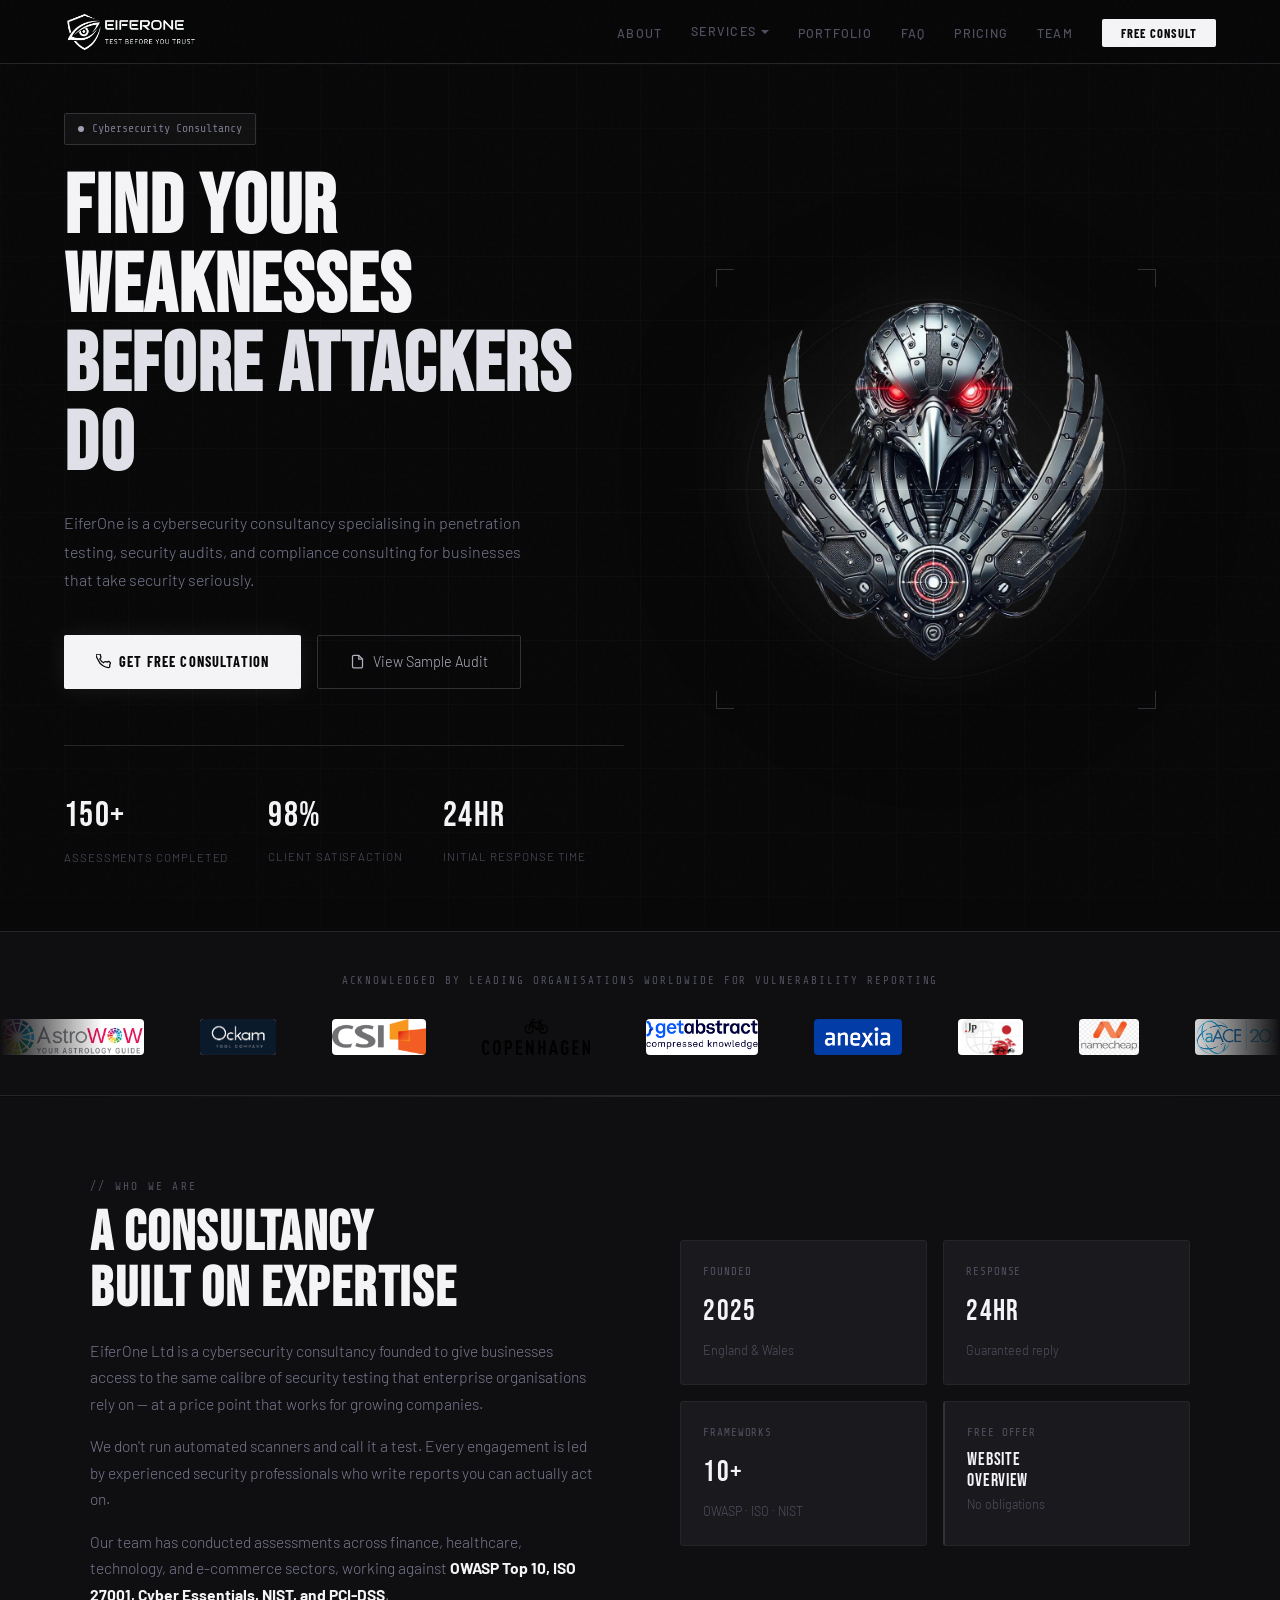
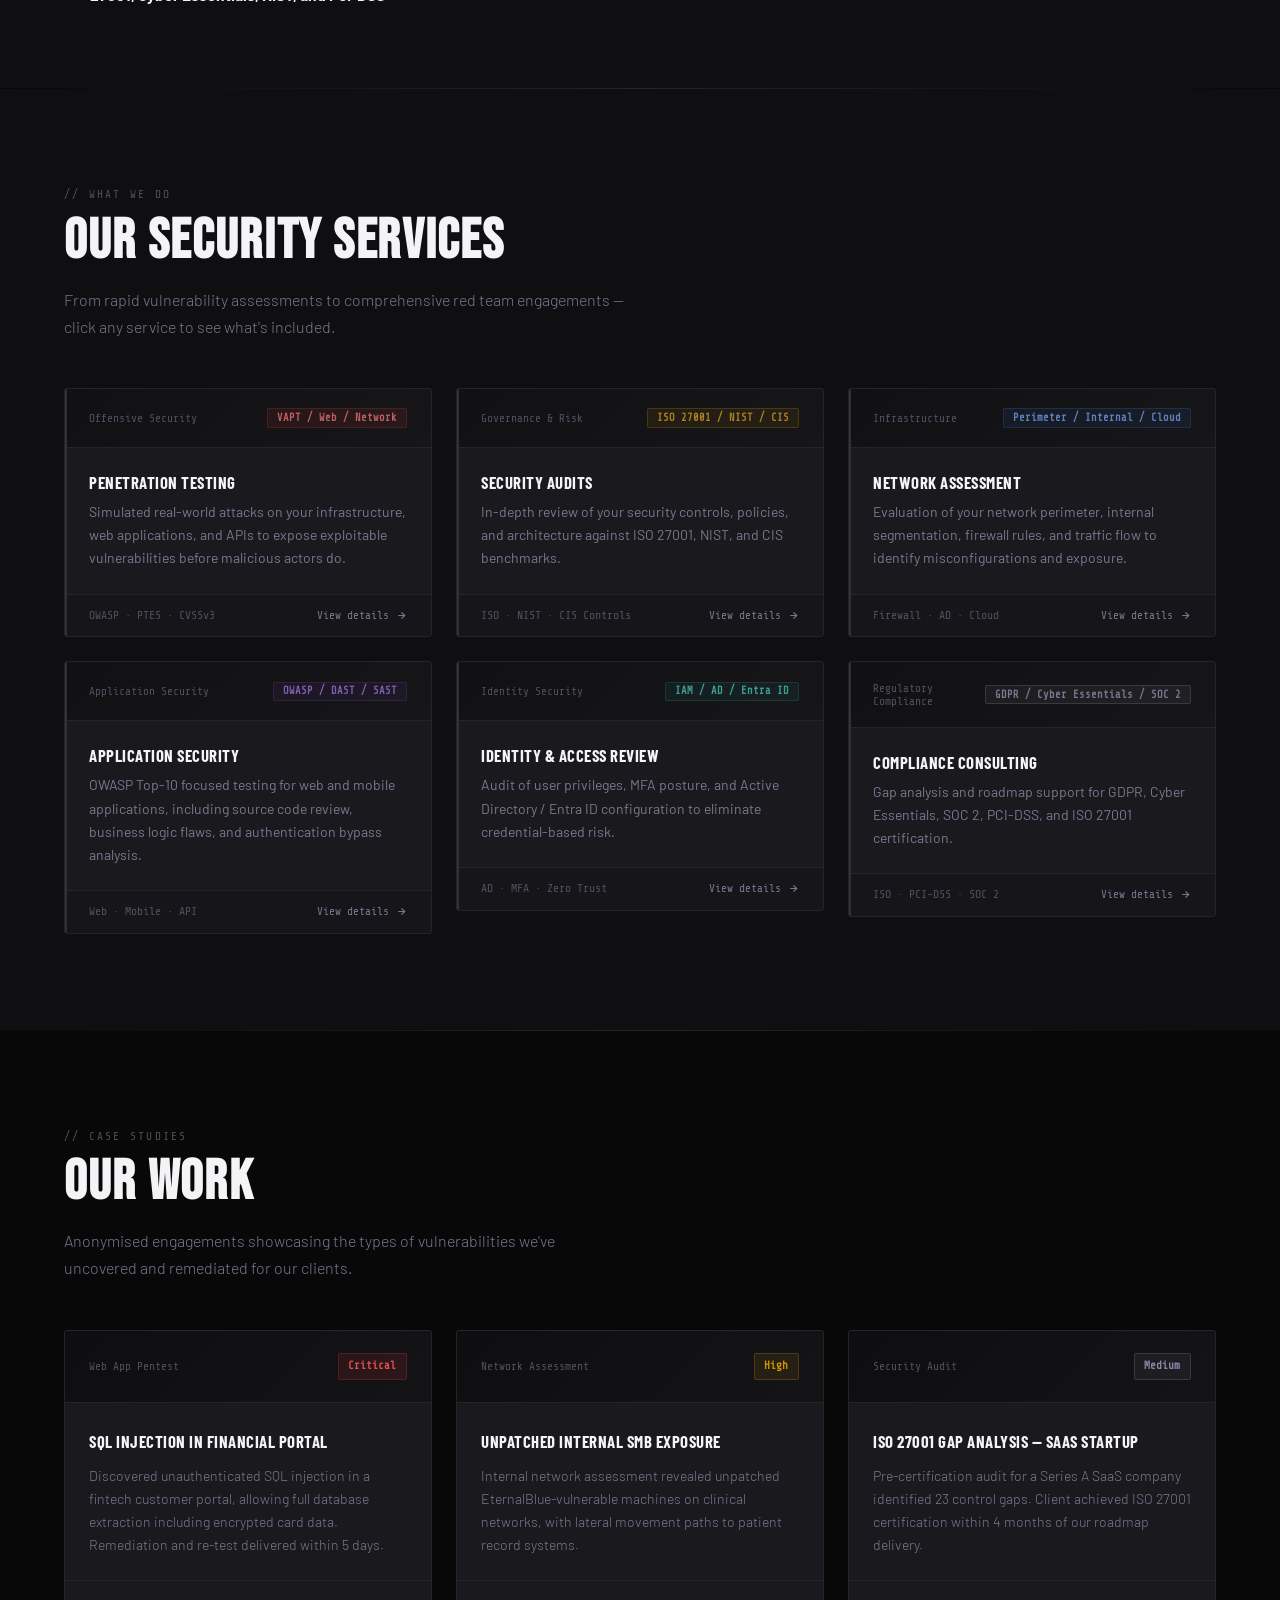
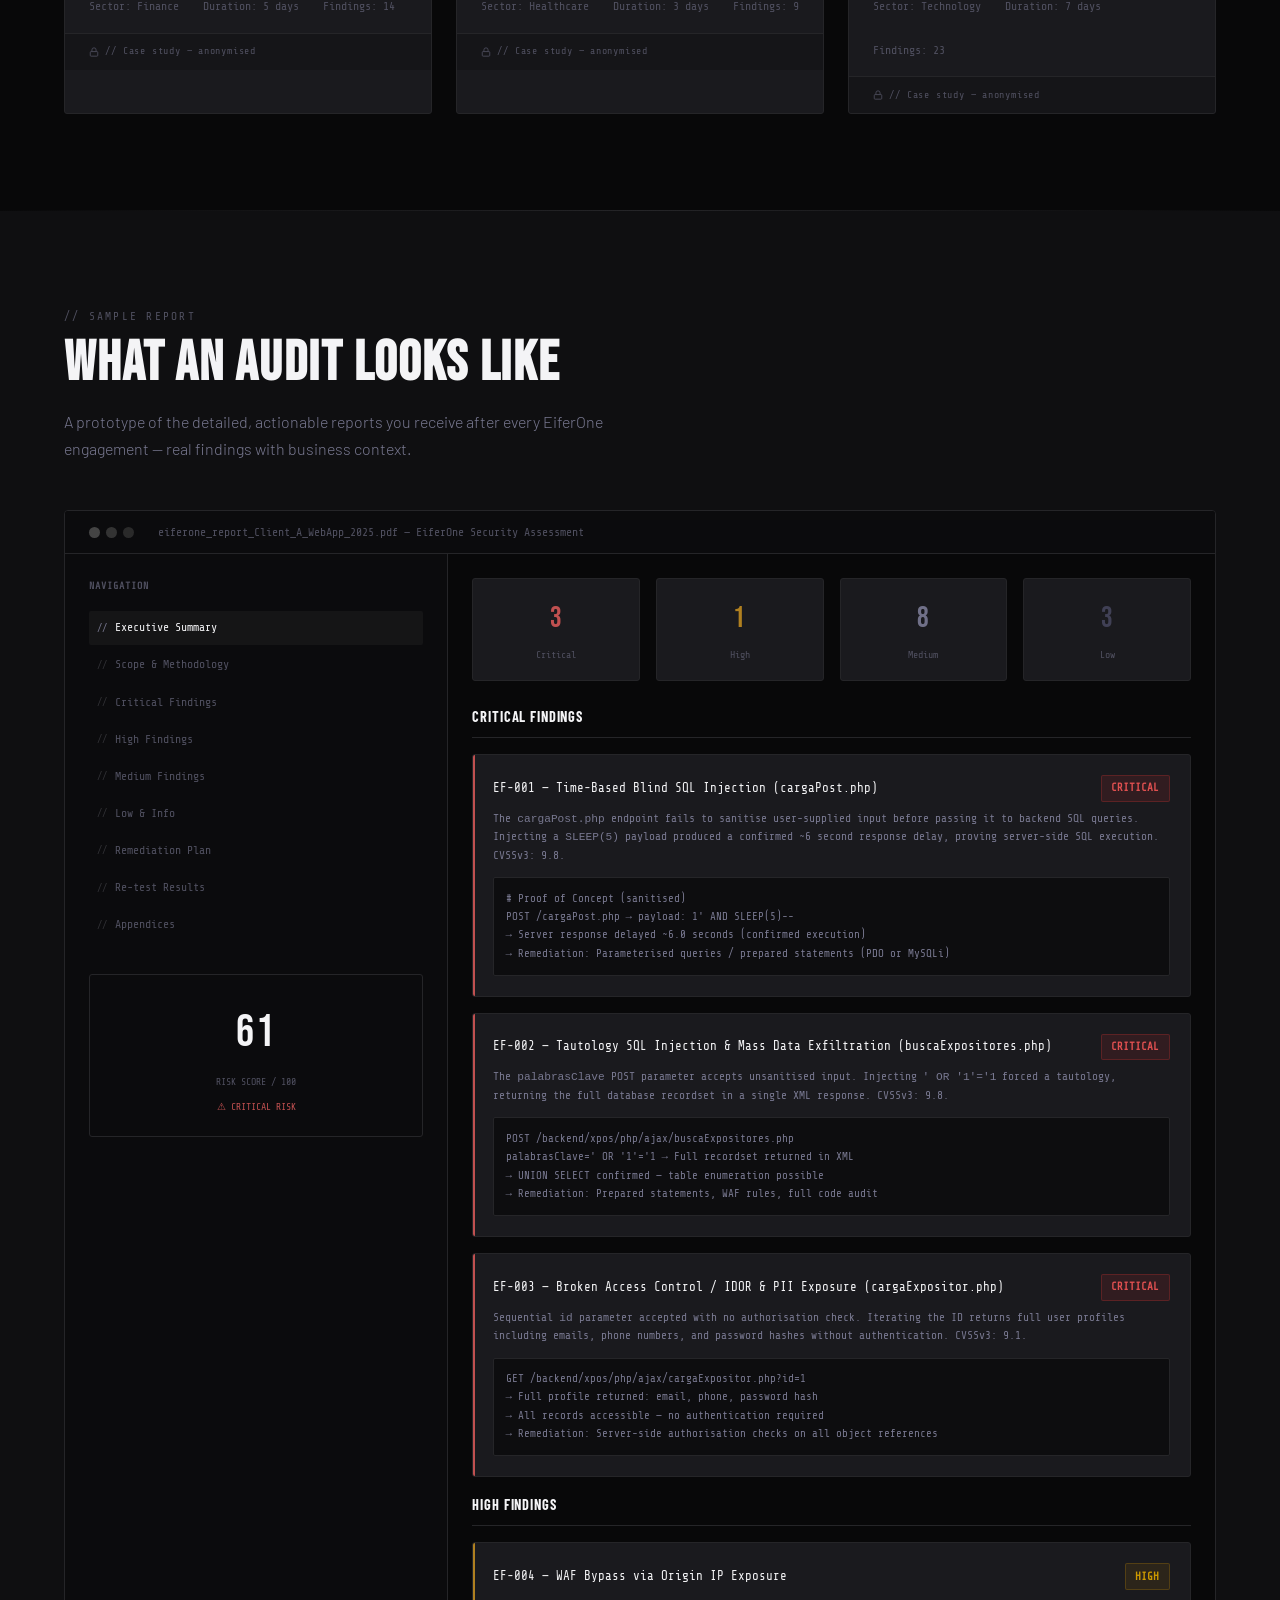
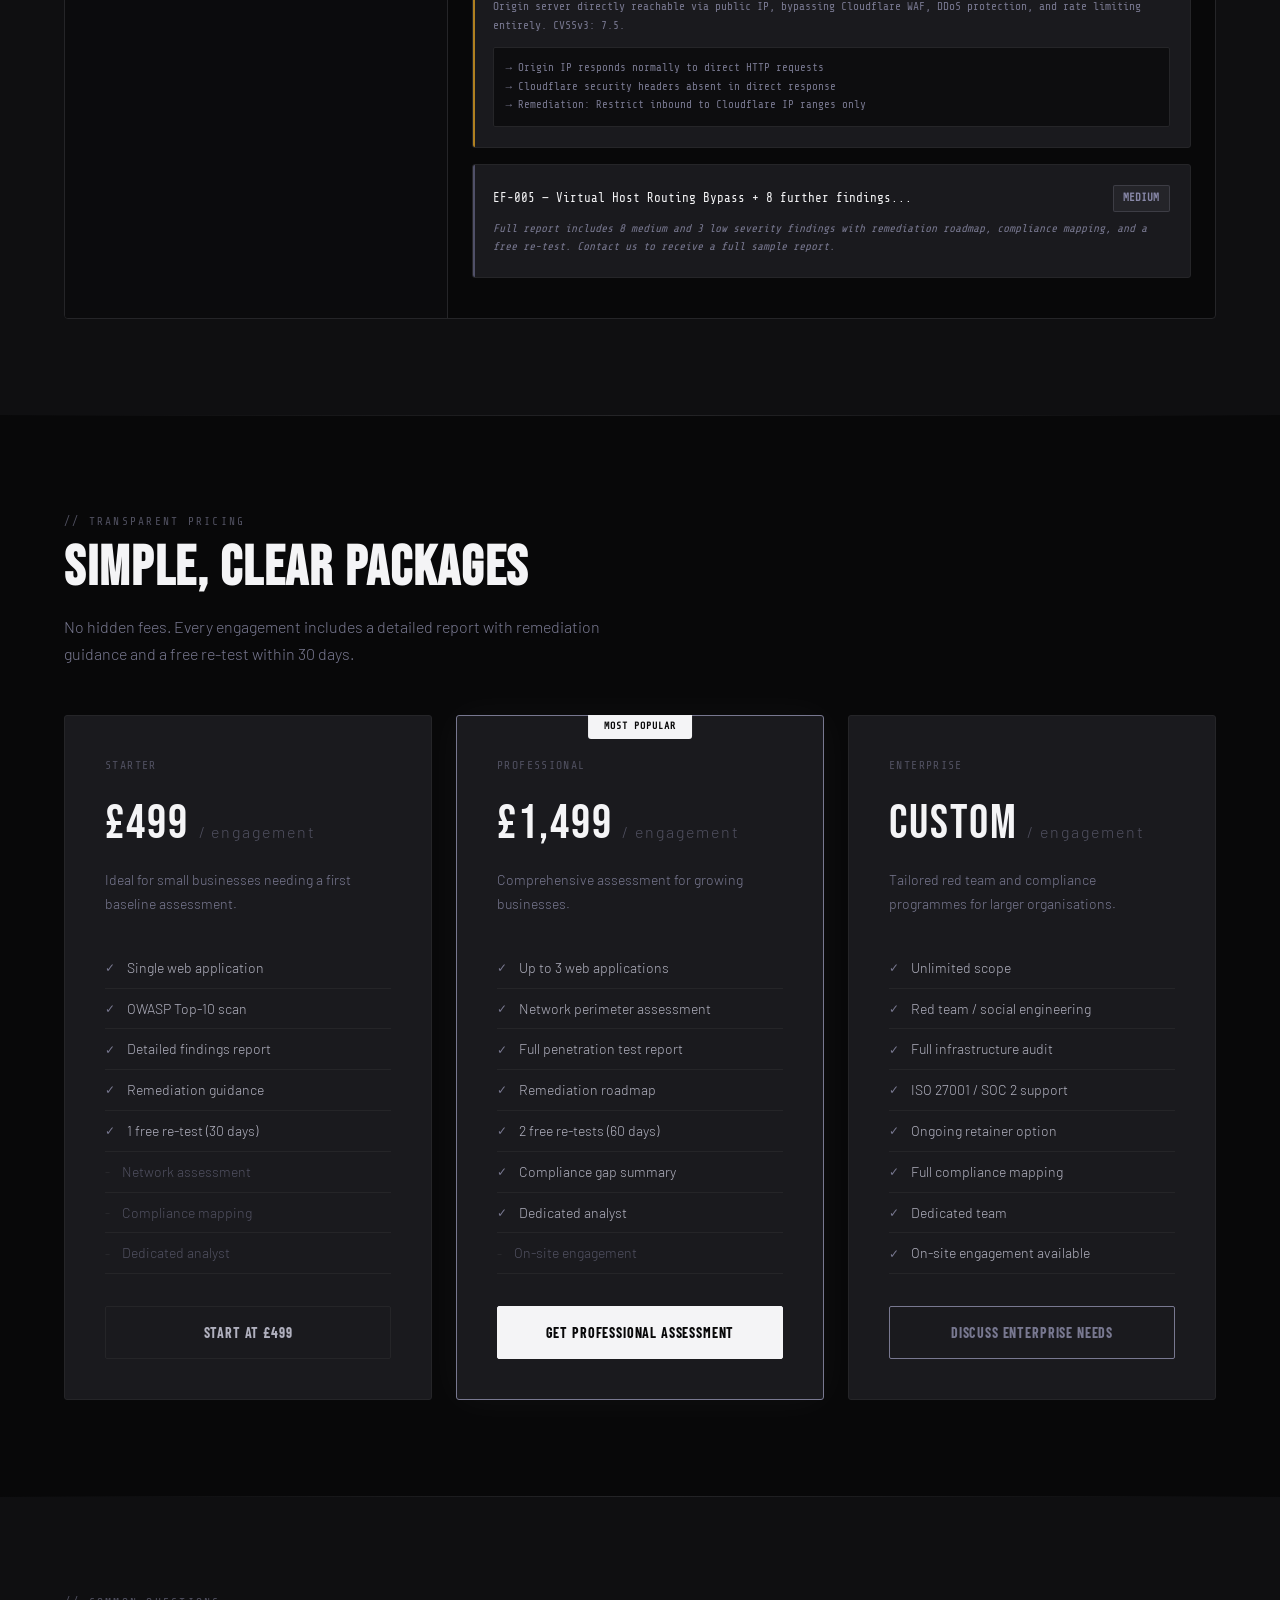
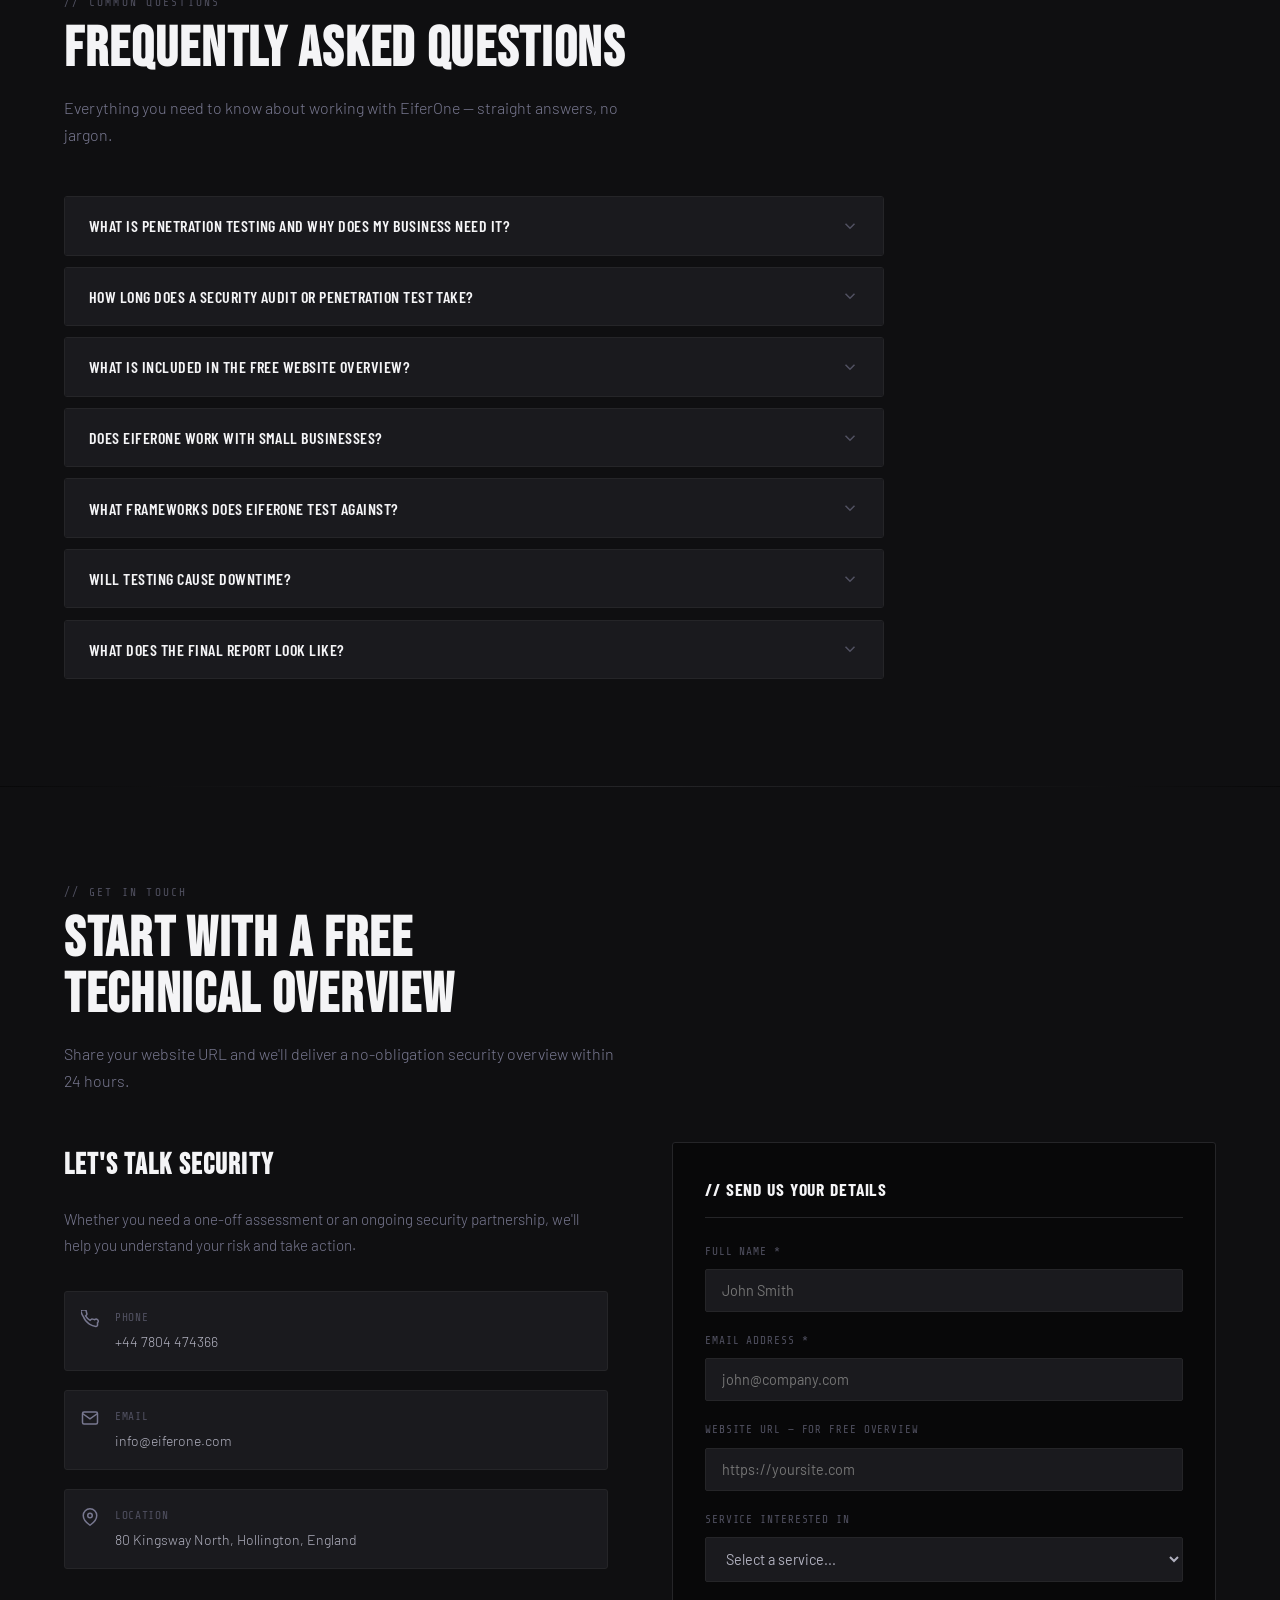
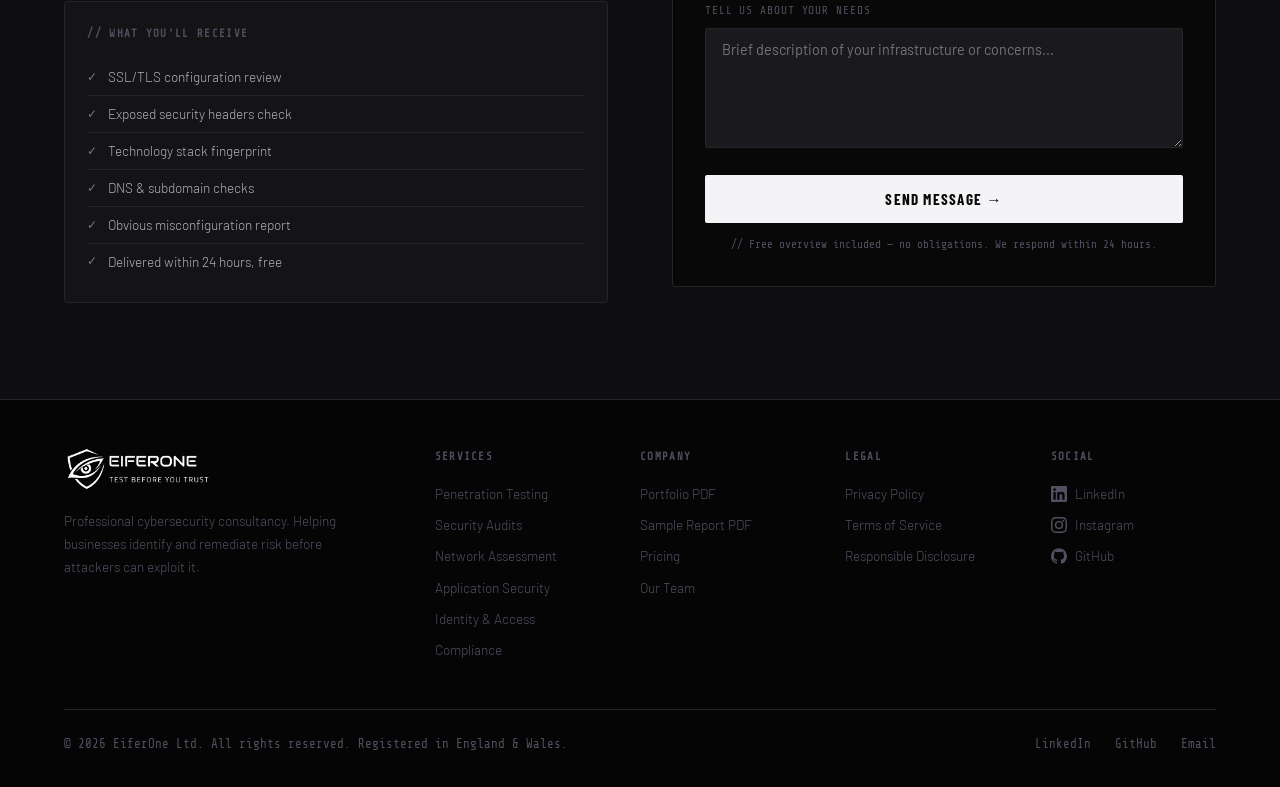
==== index.html @ 2951a689 "Add files via upload" ====
<!DOCTYPE html>
<html lang="en-GB">
<head>
<meta charset="UTF-8">
<meta name="viewport" content="width=device-width, initial-scale=1.0">
<title>EiferOne — Cybersecurity Consultancy | Penetration Testing & Security Audits</title>
<meta name="description" content="EiferOne is a UK-based cybersecurity consultancy specialising in penetration testing, security audits, network assessments, and compliance consulting. Free technical overview — no obligations.">
<meta name="keywords" content="penetration testing, cybersecurity consultancy, security audit, OWASP, ISO 27001, Cyber Essentials, PCI-DSS, network assessment, UK cybersecurity">
<meta name="author" content="EiferOne Ltd">
<meta name="robots" content="index, follow">
<meta name="theme-color" content="#080809">
<link rel="canonical" href="https://eiferone.com/">
<meta property="og:type" content="website">
<meta property="og:url" content="https://eiferone.com/">
<meta property="og:title" content="EiferOne — Cybersecurity Consultancy | Penetration Testing & Security Audits">
<meta property="og:description" content="Professional cybersecurity consultancy specialising in penetration testing, security audits, and compliance consulting. Free technical overview available.">
<meta property="og:image" content="https://eiferone.com/assets/og-image.png">
<meta property="og:site_name" content="EiferOne">
<meta property="og:locale" content="en_GB">
<meta name="twitter:card" content="summary_large_image">
<meta name="twitter:title" content="EiferOne — Cybersecurity Consultancy">
<meta name="twitter:description" content="Professional cybersecurity consultancy specialising in penetration testing, security audits, and compliance consulting.">
<meta name="twitter:image" content="https://eiferone.com/assets/og-image.png">
<link rel="icon" type="image/png" href="./assets/Favicon.png">
<link rel="preconnect" href="https://fonts.googleapis.com">
<link rel="preload" href="https://fonts.googleapis.com/css2?family=Share+Tech+Mono&family=Bebas+Neue&family=Barlow:wght@300;400;500;600&family=Barlow+Condensed:wght@600;700&display=swap" as="style" onload="this.onload=null;this.rel='stylesheet'">
<noscript><link href="https://fonts.googleapis.com/css2?family=Share+Tech+Mono&family=Bebas+Neue&family=Barlow:wght@300;400;500;600&family=Barlow+Condensed:wght@600;700&display=swap" rel="stylesheet"></noscript>

<script type="application/ld+json">
{"@context":"https://schema.org","@type":"Organization","name":"EiferOne Ltd","url":"https://eiferone.com","logo":"https://eiferone.com/assets/footerlogo.png","description":"EiferOne is a UK-based cybersecurity consultancy specialising in penetration testing, security audits, network assessments, and compliance consulting.","address":{"@type":"PostalAddress","streetAddress":"80 Kingsway North, Hollington","addressCountry":"GB"},"contactPoint":{"@type":"ContactPoint","telephone":"+44-7804-474366","email":"info@eiferone.com","contactType":"customer service"},"sameAs":["https://linkedin.com/company/eiferone","https://github.com/eiferone"],"foundingDate":"2025","areaServed":"GB"}
</script>
<script type="application/ld+json">
{"@context":"https://schema.org","@type":"FAQPage","mainEntity":[{"@type":"Question","name":"What is penetration testing and why does my business need it?","acceptedAnswer":{"@type":"Answer","text":"Penetration testing is a simulated cyberattack by security professionals to find vulnerabilities before real attackers can. It is required for Cyber Essentials Plus, ISO 27001, SOC 2, and PCI-DSS compliance."}},{"@type":"Question","name":"How long does a security audit or penetration test take?","acceptedAnswer":{"@type":"Answer","text":"A focused web app test takes 3–5 days. A full infrastructure or ISO 27001 gap analysis takes 5–10 days. We provide a fixed timeline in the Statement of Work before work begins."}},{"@type":"Question","name":"What is included in the free website overview?","acceptedAnswer":{"@type":"Answer","text":"SSL/TLS config, exposed security headers, technology stack, DNS checks, and obvious misconfigurations. Delivered within 24 hours, completely free and no commitment required."}},{"@type":"Question","name":"Does EiferOne work with small businesses?","acceptedAnswer":{"@type":"Answer","text":"Yes. Our Starter package from £499 is designed for SMEs and startups who need professional security testing without a large budget."}},{"@type":"Question","name":"What frameworks does EiferOne test against?","acceptedAnswer":{"@type":"Answer","text":"OWASP Top 10, NIST CSF, CIS Benchmarks, ISO/IEC 27001, Cyber Essentials & Plus, SOC 2, and PCI-DSS."}},{"@type":"Question","name":"Will testing cause downtime?","acceptedAnswer":{"@type":"Answer","text":"In the vast majority of cases, no. We use targeted techniques that minimise disruption and agree rules of engagement upfront. Out-of-hours testing available for sensitive environments."}}]}
</script>
<script type="application/ld+json">
{"@context":"https://schema.org","@type":"ItemList","name":"EiferOne Cybersecurity Services","itemListElement":[{"@type":"ListItem","position":1,"item":{"@type":"Service","name":"Penetration Testing","provider":{"@type":"Organization","name":"EiferOne Ltd"}}},{"@type":"ListItem","position":2,"item":{"@type":"Service","name":"Security Audits","provider":{"@type":"Organization","name":"EiferOne Ltd"}}},{"@type":"ListItem","position":3,"item":{"@type":"Service","name":"Network Assessment","provider":{"@type":"Organization","name":"EiferOne Ltd"}}},{"@type":"ListItem","position":4,"item":{"@type":"Service","name":"Application Security","provider":{"@type":"Organization","name":"EiferOne Ltd"}}},{"@type":"ListItem","position":5,"item":{"@type":"Service","name":"Identity & Access Review","provider":{"@type":"Organization","name":"EiferOne Ltd"}}},{"@type":"ListItem","position":6,"item":{"@type":"Service","name":"Compliance Consulting","provider":{"@type":"Organization","name":"EiferOne Ltd"}}}]}
</script>

<style>
  /* ═══ TOKENS ═══ */
  :root {
    --black:   #080809;
    --dark:    #0f0f11;
    --card:    #1a1a1e;
    --border:  #252528;
    --border2: #323236;
    --accent:  #e0e0e8;
    --accent2: #a0a0b0;
    --white:   #f4f4f6;
    --text:    #b0b0be;
    --muted:   #505060;
    --silver:  #787890;
    --dim:     rgba(255,255,255,0.04);
    --nav-h:   64px;
  }

  *, *::before, *::after { box-sizing: border-box; margin: 0; padding: 0; }
  html { scroll-behavior: smooth; }

  body {
    background: var(--black);
    color: var(--text);
    font-family: 'Barlow', sans-serif;
    font-weight: 300;
    line-height: 1.7;
    overflow-x: hidden;
  }

  @media (prefers-reduced-motion: reduce) {
    *, *::before, *::after {
      animation-duration: 0.01ms !important;
      animation-iteration-count: 1 !important;
      transition-duration: 0.01ms !important;
      scroll-behavior: auto !important;
    }
  }

  ::-webkit-scrollbar { width: 3px; }
  ::-webkit-scrollbar-track { background: var(--dark); }
  ::-webkit-scrollbar-thumb { background: var(--border2); border-radius: 2px; }

  body::after {
    content: '';
    position: fixed; inset: 0;
    background-image: url("data:image/svg+xml,%3Csvg viewBox='0 0 256 256' xmlns='http://www.w3.org/2000/svg'%3E%3Cfilter id='n'%3E%3CfeTurbulence type='fractalNoise' baseFrequency='0.85' numOctaves='4' stitchTiles='stitch'/%3E%3C/filter%3E%3Crect width='100%25' height='100%25' filter='url(%23n)' opacity='0.04'/%3E%3C/svg%3E");
    pointer-events: none; z-index: 9999; opacity: 0.35;
  }

  /* ═══ NAV ═══ */
  nav {
    position: fixed; top: 0; left: 0; right: 0; z-index: 1000;
    display: flex; align-items: center; justify-content: space-between;
    padding: 0 5%;
    height: var(--nav-h);
    background: rgba(8,8,9,0.92);
    backdrop-filter: blur(18px);
    border-bottom: 1px solid var(--border);
  }

  .logo-wrap { display: flex; align-items: center; text-decoration: none; }
  .logo-img { height: 38px; width: auto; }

  .nav-links { display: flex; gap: 1.8rem; list-style: none; align-items: center; }
  .nav-links a {
    color: var(--muted); text-decoration: none;
    font-size: 0.78rem; font-weight: 500;
    letter-spacing: 0.1em; text-transform: uppercase;
    transition: color 0.2s;
  }
  .nav-links a:hover { color: var(--white); }

  /* ── Services dropdown ── */
  .nav-dropdown { position: relative; }
  .nav-dropdown > a { display: flex; align-items: center; gap: 0.3rem; cursor: pointer; }
  .nav-dropdown > a::after {
    content: ''; width: 0; height: 0;
    border-left: 4px solid transparent; border-right: 4px solid transparent;
    border-top: 4px solid var(--muted);
    transition: transform 0.2s, border-top-color 0.2s;
    flex-shrink: 0; margin-top: 1px;
  }
  .nav-dropdown:hover > a::after,
  .nav-dropdown.open > a::after { transform: rotate(180deg); border-top-color: var(--white); }

  .dropdown-menu {
    display: none;
    position: absolute; top: calc(100% + 0.75rem); left: 50%;
    transform: translateX(-50%);
    background: rgba(15,15,17,0.98); backdrop-filter: blur(20px);
    border: 1px solid var(--border2); border-radius: 4px;
    min-width: 240px; padding: 0.5rem 0;
    box-shadow: 0 20px 60px rgba(0,0,0,0.6);
    animation: dropIn 0.2s ease;
  }
  .nav-dropdown:hover .dropdown-menu,
  .nav-dropdown.open .dropdown-menu { display: block; }

  @keyframes dropIn {
    from { opacity: 0; transform: translateX(-50%) translateY(-8px); }
    to   { opacity: 1; transform: translateX(-50%) translateY(0); }
  }

  .dropdown-menu a {
    display: flex; align-items: center; gap: 0.75rem;
    padding: 0.65rem 1.2rem;
    color: var(--text) !important; font-size: 0.82rem !important;
    text-transform: none !important; letter-spacing: 0.02em !important;
    font-weight: 400 !important;
    border-bottom: 1px solid var(--border);
    transition: background 0.15s, color 0.15s, padding-left 0.15s !important;
  }
  .dropdown-menu a:last-child { border-bottom: none; }
  .dropdown-menu a:hover { background: var(--dim); color: var(--white) !important; padding-left: 1.5rem; }
  .dropdown-menu a .dmicon { color: var(--muted); flex-shrink: 0; }

  /* ── HCI FIX: Single primary nav CTA — only one "contact" entry point in nav ── */
  .nav-cta {
    background: var(--white) !important;
    color: var(--black) !important;
    padding: 0.45rem 1.2rem;
    border-radius: 2px;
    font-family: 'Barlow Condensed', sans-serif !important;
    font-weight: 700 !important;
    font-size: 0.78rem !important;
    letter-spacing: 0.08em !important;
    transition: background 0.2s, box-shadow 0.2s !important;
  }
  .nav-cta:hover {
    background: var(--accent) !important;
    color: var(--black) !important;
    box-shadow: 0 0 20px rgba(255,255,255,0.12) !important;
  }

  /* ── Hamburger ── */
  .nav-hamburger {
    display: none; flex-direction: column; justify-content: center;
    gap: 5px; background: transparent; border: 1px solid var(--border);
    padding: 0.5rem 0.6rem; border-radius: 2px; cursor: pointer; z-index: 1100;
  }
  .nav-hamburger span {
    display: block; width: 20px; height: 1.5px; background: var(--accent2);
    transition: transform 0.3s, opacity 0.3s;
  }
  .nav-hamburger[aria-expanded="true"] span:nth-child(1) { transform: translateY(6.5px) rotate(45deg); }
  .nav-hamburger[aria-expanded="true"] span:nth-child(2) { opacity: 0; }
  .nav-hamburger[aria-expanded="true"] span:nth-child(3) { transform: translateY(-6.5px) rotate(-45deg); }

  .mobile-nav {
    display: none; position: fixed;
    top: var(--nav-h); left: 0; right: 0;
    background: rgba(8,8,9,0.98); backdrop-filter: blur(20px);
    border-bottom: 1px solid var(--border); z-index: 999;
    padding: 1.5rem 5%; animation: mobileNavIn 0.25s ease;
  }
  .mobile-nav.open { display: block; }
  @keyframes mobileNavIn { from{opacity:0;transform:translateY(-8px)} to{opacity:1;transform:translateY(0)} }
  .mobile-nav ul { list-style: none; }
  .mobile-nav ul li a {
    display: block; padding: 0.85rem 0; color: var(--text);
    text-decoration: none; font-size: 0.95rem; letter-spacing: 0.06em;
    text-transform: uppercase; border-bottom: 1px solid var(--border); transition: color 0.2s;
  }
  .mobile-nav ul li:last-child a { border-bottom: none; }
  .mobile-nav ul li a:hover { color: var(--white); }
  /* HCI FIX: mobile CTA is distinct — solid white, prominent */
  .mobile-nav-cta {
    display: block; margin-top: 1.25rem; text-align: center;
    background: var(--white); color: var(--black) !important;
    padding: 0.9rem; border-radius: 2px;
    font-family: 'Barlow Condensed', sans-serif; font-weight: 700;
    font-size: 0.95rem; letter-spacing: 0.08em; text-transform: uppercase; text-decoration: none;
  }

  /* ═══ SHARED BUTTONS ═══ */
  .btn-primary {
    display: inline-flex; align-items: center; gap: 0.5rem;
    background: var(--white); color: var(--black);
    font-family: 'Barlow Condensed', sans-serif;
    font-weight: 700; font-size: 0.9rem; letter-spacing: 0.08em;
    text-transform: uppercase; padding: 0.85rem 2rem; border-radius: 2px;
    text-decoration: none; transition: transform 0.2s, box-shadow 0.2s, background 0.2s;
    box-shadow: 0 0 24px rgba(255,255,255,0.08);
  }
  .btn-primary:hover { transform: translateY(-2px); box-shadow: 0 0 40px rgba(255,255,255,0.14); background: var(--accent); }

  .btn-ghost {
    display: inline-flex; align-items: center; gap: 0.5rem;
    border: 1px solid var(--border2); color: var(--text);
    font-size: 0.9rem; padding: 0.85rem 2rem; border-radius: 2px;
    text-decoration: none; transition: border-color 0.2s, color 0.2s;
  }
  .btn-ghost:hover { border-color: var(--accent2); color: var(--white); }

  /* ═══ LAYOUT ═══ */
  section { padding: 6rem 5%; }
  .section-tag {
    font-family: 'Share Tech Mono', monospace; font-size: 0.7rem;
    color: var(--muted); text-transform: uppercase; letter-spacing: 0.2em; margin-bottom: 0.6rem;
  }
  h2 {
    font-family: 'Bebas Neue', sans-serif;
    font-size: clamp(2.2rem, 4.5vw, 3.5rem);
    letter-spacing: 0.03em; color: var(--white); line-height: 1; margin-bottom: 1rem;
  }
  .section-lead { font-size: 1rem; color: var(--silver); max-width: 560px; margin-bottom: 3rem; }
  .divider-line { height: 1px; background: linear-gradient(90deg, transparent, var(--border), transparent); }

  /* ═══ HERO ═══ */
  #hero {
    min-height: 100vh; display: grid; grid-template-columns: 1fr 1fr;
    align-items: center; padding: 7rem 5% 4rem;
    position: relative; overflow: hidden; gap: 2rem;
  }
  #hero::before {
    content: ''; position: absolute; inset: 0;
    background-image:
      linear-gradient(rgba(255,255,255,0.025) 1px, transparent 1px),
      linear-gradient(90deg, rgba(255,255,255,0.025) 1px, transparent 1px);
    background-size: 64px 64px;
    mask-image: radial-gradient(ellipse 90% 90% at 50% 50%, black 20%, transparent 100%);
  }
  .hero-content { position: relative; z-index: 2; max-width: 600px; }
  .hero-tag {
    display: inline-flex; align-items: center; gap: 0.5rem;
    font-family: 'Share Tech Mono', monospace; font-size: 0.72rem; color: var(--silver);
    background: rgba(255,255,255,0.04); border: 1px solid var(--border2);
    padding: 0.3rem 0.8rem; border-radius: 2px; margin-bottom: 1.5rem;
    animation: fadeUp 0.6s ease forwards;
  }
  .hero-tag::before {
    content: ''; width: 6px; height: 6px;
    background: var(--accent2); border-radius: 50%; animation: blink 2s infinite;
  }
  @keyframes blink { 0%,100%{opacity:1} 50%{opacity:0.2} }

  h1 {
    font-family: 'Bebas Neue', sans-serif;
    font-size: clamp(3.2rem, 6.5vw, 5.5rem);
    line-height: 0.95; letter-spacing: 0.02em; color: var(--white);
    margin-bottom: 1.5rem; animation: fadeUp 0.7s 0.1s ease both;
  }
  h1 em { color: var(--accent); font-style: normal; }

  .hero-sub {
    font-size: 1rem; color: var(--silver); max-width: 460px;
    margin-bottom: 2.5rem; line-height: 1.8; animation: fadeUp 0.7s 0.2s ease both;
  }

  /* HCI FIX: Hero has ONE primary action + one secondary. No duplicate "consult" buttons. */
  .hero-actions { display: flex; gap: 1rem; flex-wrap: wrap; animation: fadeUp 0.7s 0.3s ease both; }

  .hero-stats {
    display: flex; gap: 2.5rem; margin-top: 3.5rem;
    padding-top: 2.5rem; border-top: 1px solid var(--border);
    animation: fadeUp 0.7s 0.4s ease both;
  }
  .stat-val { font-family: 'Bebas Neue', sans-serif; font-size: 2.2rem; letter-spacing: 0.04em; color: var(--white); }
  .stat-label { font-size: 0.72rem; color: var(--muted); text-transform: uppercase; letter-spacing: 0.08em; margin-top: 0.1rem; }

  @keyframes fadeUp { from{opacity:0;transform:translateY(22px)} to{opacity:1;transform:translateY(0)} }

  /* ── Bird ── */
  .hero-bird {
    position: relative; z-index: 2;
    display: flex; align-items: center; justify-content: center;
    animation: fadeUp 0.9s 0.2s ease both;
  }
  .bird-glow { position:absolute; width:500px; height:500px; border-radius:50%; background:radial-gradient(circle,rgba(255,255,255,0.04) 0%,transparent 70%); animation:glowPulse 5s ease-in-out infinite; }
  .bird-glow2 { position:absolute; width:380px; height:380px; border-radius:50%; border:1px solid rgba(255,255,255,0.05); animation:glowPulse 5s 1.5s ease-in-out infinite; }
  .bird-glow3 { position:absolute; width:260px; height:260px; border-radius:50%; border:1px solid rgba(255,255,255,0.08); animation:glowPulse 5s 3s ease-in-out infinite; }
  @keyframes glowPulse { 0%,100%{transform:scale(1);opacity:.5} 50%{transform:scale(1.05);opacity:1} }
  .bird-frame { position:absolute; width:440px; height:440px; z-index:2; pointer-events:none; }
  .bird-frame::before,.bird-frame::after,.bird-frame span::before,.bird-frame span::after { content:''; position:absolute; width:18px; height:18px; border-color:var(--border2); border-style:solid; }
  .bird-frame::before  { top:0; left:0;   border-width:1px 0 0 1px; }
  .bird-frame::after   { top:0; right:0;  border-width:1px 1px 0 0; }
  .bird-frame span::before { bottom:0; left:0;  border-width:0 0 1px 1px; }
  .bird-frame span::after  { bottom:0; right:0; border-width:0 1px 1px 0; }
  .bird-img-wrap { position:relative; z-index:3; animation:birdFloat 7s ease-in-out infinite; filter:drop-shadow(0 0 40px rgba(255,255,255,0.08)) drop-shadow(0 20px 60px rgba(0,0,0,0.8)); }
  @keyframes birdFloat { 0%,100%{transform:translateY(0)} 50%{transform:translateY(-14px)} }
  .bird-img-wrap img { width:420px; height:420px; object-fit:contain; }
  .bird-scanline { position:absolute; left:0; right:0; height:1px; background:linear-gradient(90deg,transparent,rgba(255,255,255,0.15),transparent); animation:scanMove 5s linear infinite; z-index:4; }
  @keyframes scanMove { 0%{top:5%} 100%{top:95%} }

  /* ═══ ACK SLIDER ═══ */
  #ack { background:var(--dark); padding:2.5rem 0; border-top:1px solid var(--border); border-bottom:1px solid var(--border); overflow:hidden; }
  .ack-label { text-align:center; font-family:'Share Tech Mono',monospace; font-size:0.68rem; color:var(--muted); text-transform:uppercase; letter-spacing:0.18em; margin-bottom:1.8rem; padding:0 5%; }
  .slider-outer { overflow:hidden; -webkit-mask-image:linear-gradient(90deg,transparent 0%,black 8%,black 92%,transparent 100%); mask-image:linear-gradient(90deg,transparent 0%,black 8%,black 92%,transparent 100%); }
  .slider-track { display:flex; gap:3.5rem; align-items:center; width:max-content; animation:slideLeft 38s linear infinite; }
  .slider-track:hover { animation-play-state:paused; }
  @keyframes slideLeft { from{transform:translateX(0)} to{transform:translateX(-50%)} }
  .slider-track img { height:36px; width:auto; min-width:60px; flex-shrink:0; border-radius:4px; transition:transform 0.3s cubic-bezier(0.34,1.56,0.64,1),filter 0.3s ease; }
  .slider-track img:hover { transform:scale(1.1); filter:drop-shadow(0 4px 16px rgba(255,255,255,0.18)); }

  /* ═══ ABOUT STATS ═══ */
  .about-stat { background:var(--card); border:1px solid var(--border); border-radius:3px; padding:1.4rem; transition:border-color 0.2s; }
  .about-stat:hover { border-color:var(--border2); }
  .about-stat-label { font-family:'Share Tech Mono',monospace; font-size:0.68rem; color:var(--muted); margin-bottom:0.4rem; text-transform:uppercase; letter-spacing:0.08em; }
  .about-stat-val { font-family:'Bebas Neue',sans-serif; font-size:1.8rem; letter-spacing:0.04em; color:var(--white); }
  .about-stat-sub { font-size:0.78rem; color:var(--muted); margin-top:0.2rem; }

  /* ═══ SERVICES — HCI FIXES ═══ */
  /*
    Changes:
    1. Cards have a visible "clickable" treatment: left-border accent on hover + cursor + 
       persistent "View details →" affordance (not just on hover).
    2. Removed the generic "Explore" text — replaced with explicit action label.
    3. Card type badge visually differentiated per category using colour coding.
  */
  #services { background: var(--dark); }
  .services-grid { display:grid; grid-template-columns:repeat(3,1fr); gap:1.5rem; }
  @media (max-width:900px) { .services-grid { grid-template-columns:repeat(2,1fr); } }
  @media (max-width:560px) { .services-grid { grid-template-columns:1fr; } }

  .service-card-wrap {
    background: none; border: none; padding: 0;
    text-align: left; cursor: pointer; width: 100%; font-family: inherit;
    display: block;
  }
  .service-card {
    background: var(--card); border: 1px solid var(--border);
    border-radius: 3px; overflow: hidden;
    transition: border-color 0.25s, transform 0.25s, box-shadow 0.25s;
    display: flex; flex-direction: column; height: 100%;
    position: relative;
  }
  /* HCI FIX: left-accent bar always visible, brightens on hover — clear interactive affordance */
  .service-card::after {
    content: ''; position: absolute; left: 0; top: 0; bottom: 0; width: 2px;
    background: var(--border2); transition: background 0.25s, width 0.25s;
  }
  .service-card-wrap:hover .service-card,
  .service-card-wrap:focus-visible .service-card {
    border-color: var(--border2); transform: translateY(-4px);
    box-shadow: 0 12px 40px rgba(0,0,0,0.4);
    outline: none;
  }
  .service-card-wrap:hover .service-card::after { background: var(--silver); width: 3px; }
  .service-card-wrap:focus-visible .service-card { outline: 2px solid var(--accent2); outline-offset: 2px; }

  .service-header {
    padding: 1.2rem 1.5rem;
    background: linear-gradient(135deg, #111113, #161619);
    border-bottom: 1px solid var(--border);
    display: flex; justify-content: space-between; align-items: center;
  }
  .service-type { font-family:'Share Tech Mono',monospace; font-size:0.7rem; color:var(--muted); }

  /* HCI FIX: colour-coded category badges so cards are visually distinct, not identical */
  .service-badge {
    font-size: 0.65rem; font-weight: 600; padding: 0.18rem 0.55rem; border-radius: 2px;
    font-family: 'Share Tech Mono', monospace; white-space: nowrap;
  }
  .badge-red    { background:rgba(180,50,50,0.12);  color:#c06060; border:1px solid rgba(180,50,50,0.25); }
  .badge-amber  { background:rgba(180,130,0,0.10);  color:#b08020; border:1px solid rgba(180,130,0,0.25); }
  .badge-blue   { background:rgba(60,100,180,0.10); color:#6080c0; border:1px solid rgba(60,100,180,0.25); }
  .badge-purple { background:rgba(100,60,160,0.10); color:#8060b0; border:1px solid rgba(100,60,160,0.25); }
  .badge-teal   { background:rgba(40,130,120,0.10); color:#40a090; border:1px solid rgba(40,130,120,0.25); }
  .badge-grey   { background:rgba(160,160,180,0.08);color:var(--silver); border:1px solid rgba(160,160,180,0.2); }

  .service-body { padding: 1.5rem; flex: 1; }
  .service-title { font-family:'Barlow Condensed',sans-serif; font-size:1.05rem; font-weight:700; letter-spacing:0.03em; color:var(--white); margin-bottom:0.5rem; text-transform:uppercase; }
  .service-desc { font-size:0.875rem; color:var(--silver); line-height:1.65; }

  /* HCI FIX: action row always shows "View details →" text — visible affordance on all devices */
  .service-footer {
    padding: 0.9rem 1.5rem;
    border-top: 1px solid var(--border);
    display: flex; align-items: center; justify-content: space-between;
    font-size: 0.72rem; font-family: 'Share Tech Mono', monospace;
    color: var(--muted);
    background: rgba(0,0,0,0.15);
    transition: background 0.2s;
  }
  .service-card-wrap:hover .service-footer { background: rgba(255,255,255,0.02); }
  .service-action {
    display: flex; align-items: center; gap: 0.45rem;
    font-size: 0.7rem; color: var(--silver);
    transition: color 0.2s, gap 0.2s;
  }
  .service-card-wrap:hover .service-action { color: var(--white); gap: 0.65rem; }

  /* ═══ MODAL ═══ */
  .modal-overlay {
    display: none; position: fixed; inset: 0; z-index: 2000;
    background: rgba(0,0,0,0.85); backdrop-filter: blur(8px);
    align-items: center; justify-content: center; padding: 2rem;
  }
  .modal-overlay.active { display: flex; animation: overlayIn 0.25s ease; }
  @keyframes overlayIn { from{opacity:0} to{opacity:1} }

  .modal-box {
    background: var(--dark); border: 1px solid var(--border2); border-radius: 6px;
    max-width: 600px; width: 100%; padding: 2.5rem;
    position: relative; animation: modalIn 0.3s cubic-bezier(0.34,1.56,0.64,1);
    max-height: 90vh; overflow-y: auto;
  }
  @keyframes modalIn { from{opacity:0;transform:scale(0.9) translateY(20px)} to{opacity:1;transform:scale(1) translateY(0)} }

  .modal-close {
    position: absolute; top: 1rem; right: 1rem;
    background: transparent; border: 1px solid var(--border);
    color: var(--muted); width: 32px; height: 32px; border-radius: 50%;
    cursor: pointer; font-size: 1rem; display: flex; align-items: center; justify-content: center;
    transition: border-color 0.2s, color 0.2s;
  }
  .modal-close:hover { border-color: var(--silver); color: var(--white); }
  .modal-close:focus-visible { outline: 2px solid var(--accent2); outline-offset: 2px; }

  .modal-tag { font-family:'Share Tech Mono',monospace; font-size:0.68rem; color:var(--muted); text-transform:uppercase; letter-spacing:0.15em; margin-bottom:0.75rem; }
  .modal-title { font-family:'Bebas Neue',sans-serif; font-size:2rem; letter-spacing:0.04em; color:var(--white); margin-bottom:1rem; line-height:1; }
  .modal-desc { font-size:0.9rem; color:var(--silver); margin-bottom:1.5rem; line-height:1.8; }
  .modal-benefits { list-style:none; margin-bottom:2rem; }
  .modal-benefits li { font-size:0.875rem; color:var(--text); padding:0.5rem 0; border-bottom:1px solid var(--border); display:flex; align-items:flex-start; gap:0.75rem; }
  .modal-benefits li::before { content:'→'; color:var(--silver); flex-shrink:0; font-family:'Share Tech Mono',monospace; font-size:0.75rem; margin-top:0.1rem; }
  .modal-benefits li:last-child { border-bottom:none; }

  /* HCI FIX: modal CTA is specific to the service, not generic "Request this service" repeated for every service.
     Label is set dynamically in JS per service. */
  .modal-cta { display: inline-flex; align-items: center; gap: 0.5rem; }

  /* ═══ PORTFOLIO — HCI FIX ═══ */
  /*
    Portfolio cards are READ-ONLY case studies. They deliberately look different from 
    interactive service cards: no hover lift, no cursor:pointer, no action footer.
    A "static" visual language (flat, no transform) signals "informational, not clickable".
  */
  #portfolio { background: var(--black); }
  .portfolio-grid { display:grid; grid-template-columns:repeat(auto-fit,minmax(300px,1fr)); gap:1.5rem; }

  .portfolio-card {
    background: var(--card); border: 1px solid var(--border); border-radius: 3px; overflow: hidden;
    /* No transform on hover — intentionally static to differentiate from service cards */
    transition: border-color 0.25s;
  }
  .portfolio-card:hover { border-color: var(--border2); }

  .portfolio-header {
    padding: 1.4rem 1.5rem;
    background: linear-gradient(135deg, #0e0e10, #141417);
    border-bottom: 1px solid var(--border);
    display: flex; justify-content: space-between; align-items: center;
  }
  .portfolio-type { font-family:'Share Tech Mono',monospace; font-size:0.7rem; color:var(--muted); }
  .severity { font-size:0.68rem; font-weight:600; padding:0.2rem 0.6rem; border-radius:2px; font-family:'Share Tech Mono',monospace; }
  .severity.critical { background:rgba(220,50,50,0.12); color:#e05050; border:1px solid rgba(220,50,50,0.25); }
  .severity.high     { background:rgba(200,140,0,0.1);  color:#cc9900; border:1px solid rgba(200,140,0,0.25); }
  .severity.medium   { background:rgba(160,160,180,0.08); color:#8888a8; border:1px solid rgba(160,160,180,0.2); }

  .portfolio-body { padding: 1.5rem; }
  .portfolio-title { font-family:'Barlow Condensed',sans-serif; font-size:1.05rem; font-weight:700; letter-spacing:0.03em; color:var(--white); margin-bottom:0.5rem; text-transform:uppercase; }
  .portfolio-desc { font-size:0.875rem; color:var(--silver); line-height:1.65; }
  .portfolio-meta { padding:1rem 1.5rem; border-top:1px solid var(--border); display:flex; gap:1.5rem; font-size:0.72rem; color:var(--muted); font-family:'Share Tech Mono',monospace; flex-wrap:wrap; }

  /* HCI FIX: explicit "read-only" label at bottom of portfolio cards so users know they aren't clickable */
  .portfolio-readonly {
    padding: 0.6rem 1.5rem;
    background: rgba(0,0,0,0.2);
    border-top: 1px solid var(--border);
    font-family: 'Share Tech Mono', monospace;
    font-size: 0.62rem;
    color: var(--muted);
    letter-spacing: 0.08em;
    display: flex; align-items: center; gap: 0.4rem;
  }

  /* ═══ AUDIT SAMPLE ═══ */
  #audit { background: var(--dark); }
  .audit-report { background:var(--black); border:1px solid var(--border); border-radius:4px; overflow:hidden; font-family:'Share Tech Mono',monospace; }
  .audit-topbar { background:#0b0b0d; padding:0.7rem 1.5rem; display:flex; align-items:center; gap:1.5rem; border-bottom:1px solid var(--border); }
  .audit-dots { display:flex; gap:6px; }
  .audit-dots span { width:11px; height:11px; border-radius:50%; }
  .audit-dots span:nth-child(1){background:#444} .audit-dots span:nth-child(2){background:#333} .audit-dots span:nth-child(3){background:#2a2a2a}
  .audit-topbar-title { font-size:0.72rem; color:var(--muted); }
  .audit-summary-bar { display:none; background:#0b0b0d; border-bottom:1px solid var(--border); padding:0.75rem 1.5rem; font-size:0.68rem; color:var(--muted); font-family:'Share Tech Mono',monospace; gap:1rem; align-items:center; flex-wrap:wrap; }
  .audit-summary-bar span { color:var(--text); }
  .audit-body { display:grid; grid-template-columns:1fr 2fr; }
  .audit-sidebar { background:#0b0b0d; border-right:1px solid var(--border); padding:1.5rem; }
  .audit-sidebar h4 { font-size:0.62rem; color:var(--muted); text-transform:uppercase; letter-spacing:0.1em; margin-bottom:1rem; }
  .audit-nav a { display:flex; align-items:center; gap:0.5rem; font-size:0.72rem; color:var(--muted); text-decoration:none; padding:0.45rem 0.5rem; border-radius:2px; margin-bottom:0.2rem; transition:color 0.2s,background 0.2s; }
  .audit-nav a.active,.audit-nav a:hover { color:var(--white); background:var(--dim); }
  .audit-nav a::before { content:'//'; color:var(--border2); font-size:0.62rem; }
  .audit-nav a.active::before { color:var(--silver); }
  .audit-score-box { margin-top:2rem; border:1px solid var(--border); border-radius:3px; padding:1.25rem; text-align:center; }
  .score-num { font-family:'Bebas Neue',sans-serif; font-size:2.8rem; letter-spacing:0.04em; color:var(--white); }
  .score-label { font-size:0.62rem; color:var(--muted); text-transform:uppercase; margin-top:0.2rem; }
  .audit-main { padding:1.5rem; overflow:auto; }
  .audit-section-title { font-family:'Barlow Condensed',sans-serif; font-size:0.9rem; font-weight:700; color:var(--white); letter-spacing:0.06em; text-transform:uppercase; margin-bottom:1rem; padding-bottom:0.5rem; border-bottom:1px solid var(--border); }
  .chart-row { display:grid; grid-template-columns:repeat(4,1fr); gap:1rem; margin-bottom:1.5rem; }
  .chart-item { background:var(--card); border:1px solid var(--border); border-radius:3px; padding:1rem; text-align:center; }
  .chart-item-num { font-family:'Bebas Neue',sans-serif; font-size:1.8rem; letter-spacing:0.04em; }
  .chart-item-label { font-size:0.62rem; color:var(--muted); margin-top:0.15rem; }
  .chart-item.c{color:#c05050} .chart-item.h{color:#b08020} .chart-item.m{color:#707088} .chart-item.l{color:#404055}
  .finding { background:var(--card); border:1px solid var(--border); border-radius:3px; padding:1.25rem; margin-bottom:1rem; position:relative; overflow:hidden; }
  .finding::before { content:''; position:absolute; left:0; top:0; bottom:0; width:2px; }
  .finding.critical::before{background:#c05050} .finding.high::before{background:#b08020} .finding.medium::before{background:#505068}
  .finding-header { display:flex; justify-content:space-between; align-items:center; margin-bottom:0.5rem; }
  .finding-name { font-size:0.78rem; color:var(--white); }
  .finding-desc { font-size:0.7rem; color:var(--silver); line-height:1.65; }
  .finding-code { background:rgba(0,0,0,0.5); border:1px solid var(--border); border-radius:2px; padding:0.7rem; margin-top:0.75rem; font-size:0.68rem; color:var(--silver); overflow-x:auto; }
  .terminal-line { opacity:0; animation:fadeIn 0.5s forwards; }
  .terminal-line:nth-child(1){animation-delay:.2s} .terminal-line:nth-child(2){animation-delay:.5s}
  .terminal-line:nth-child(3){animation-delay:.8s} .terminal-line:nth-child(4){animation-delay:1.1s}
  @keyframes fadeIn { to{opacity:1} }

  /* ═══ PRICING — HCI FIX ═══ */
  /*
    Each tier's CTA button now has a unique, descriptive label:
      Starter    → "Start at £499"
      Pro        → "Get Professional Assessment"  
      Enterprise → "Discuss Enterprise Needs"
    This eliminates three identical "Get Started" buttons that gave no contextual signal.
  */
  #pricing { background: var(--black); }
  .pricing-grid { display:grid; grid-template-columns:repeat(3,1fr); gap:1.5rem; align-items:stretch; }
  @media (max-width:900px) { .pricing-grid { grid-template-columns:1fr; max-width:440px; } }
  .pricing-card { background:var(--card); border:1px solid var(--border); border-radius:3px; padding:2.5rem; position:relative; transition:border-color 0.3s,transform 0.3s; display:flex; flex-direction:column; }
  .pricing-card:hover { transform:translateY(-4px); border-color:var(--border2); }
  .pricing-card.featured { border-color:var(--silver); box-shadow:0 0 40px rgba(255,255,255,0.04); }
  .featured-badge { position:absolute; top:-1px; left:50%; transform:translateX(-50%); background:var(--white); color:var(--black); font-size:0.62rem; font-weight:700; letter-spacing:0.1em; text-transform:uppercase; padding:0.22rem 1rem; border-radius:0 0 3px 3px; font-family:'Share Tech Mono',monospace; }
  .plan-name { font-family:'Share Tech Mono',monospace; font-size:0.72rem; color:var(--muted); text-transform:uppercase; letter-spacing:0.12em; margin-bottom:0.5rem; }
  .plan-price { font-family:'Bebas Neue',sans-serif; font-size:3rem; letter-spacing:0.04em; color:var(--white); margin-bottom:0.2rem; }
  .plan-price span { font-size:1rem; font-family:'Barlow',sans-serif; font-weight:300; color:var(--muted); }
  .plan-desc { font-size:0.875rem; color:var(--silver); margin-bottom:2rem; }
  .plan-features { list-style:none; margin-bottom:2rem; flex:1; }
  .plan-features li { font-size:0.875rem; color:var(--text); padding:0.5rem 0; border-bottom:1px solid var(--border); display:flex; align-items:center; gap:0.75rem; }
  .plan-features li::before { content:'✓'; color:var(--silver); font-size:0.72rem; flex-shrink:0; }
  .plan-features li.no { color:var(--muted); }
  .plan-features li.no::before { content:'–'; color:var(--border2); }

  /* HCI FIX: distinct button styles per tier */
  .btn-plan {
    display: block; text-align: center; padding: 0.85rem; border-radius: 2px;
    font-size: 0.875rem; font-family: 'Barlow Condensed', sans-serif;
    font-weight: 700; letter-spacing: 0.06em; text-transform: uppercase;
    text-decoration: none; transition: all 0.2s;
    border: 1px solid var(--border); color: var(--text);
  }
  .btn-plan:hover { border-color: var(--silver); color: var(--white); }
  .btn-plan-featured { background: var(--white); color: var(--black); border-color: var(--white); }
  .btn-plan-featured:hover { box-shadow: 0 0 24px rgba(255,255,255,0.15); background: var(--accent); color: var(--black); }
  .btn-plan-enterprise { border-color: var(--silver); color: var(--silver); }
  .btn-plan-enterprise:hover { border-color: var(--white); color: var(--white); background: rgba(255,255,255,0.04); }

  /* ═══ FAQ ═══ */
  .faq-list { max-width: 820px; }
  .faq-item { border:1px solid var(--border); border-radius:3px; margin-bottom:0.7rem; overflow:hidden; transition:border-color 0.2s; }
  .faq-item:has(.faq-q[aria-expanded="true"]) { border-color:var(--border2); }
  .faq-q { width:100%; background:var(--card); border:none; padding:1.2rem 1.5rem; display:flex; align-items:center; justify-content:space-between; gap:1rem; cursor:pointer; text-align:left; color:var(--white); font-family:'Barlow Condensed',sans-serif; font-size:1rem; font-weight:600; letter-spacing:0.03em; text-transform:uppercase; transition:background 0.2s; }
  .faq-q:hover { background:#1e1e22; }
  .faq-q:focus-visible { outline:2px solid var(--accent2); outline-offset:-2px; }
  .faq-icon { flex-shrink:0; color:var(--muted); transition:transform 0.3s; }
  .faq-q[aria-expanded="true"] .faq-icon { transform:rotate(180deg); color:var(--silver); }
  .faq-a { max-height:0; overflow:hidden; transition:max-height 0.35s ease,padding 0.3s ease; padding:0 1.5rem; background:var(--black); }
  .faq-a.open { max-height:400px; padding:1.2rem 1.5rem; }
  .faq-a p { font-size:0.9rem; color:var(--silver); margin:0; line-height:1.8; }
  .faq-a p strong { color:var(--text); }
  .faq-a p a { color:var(--accent2); }

  /* ═══ CONTACT — HCI FIX ═══ */
  /*
    The contact section no longer has a redundant scan banner CTA sitting above a form 
    that does the same thing. The scan banner is replaced by a clear value proposition 
    strip that contextualises the form without duplicating it.
    The about section CTA ("Speak to Our Team") is removed — funnelled here instead.
  */
  #contact { background: var(--dark); }
  .contact-grid { display:grid; grid-template-columns:1fr 1fr; gap:4rem; align-items:start; }
  .contact-info h3 { font-family:'Bebas Neue',sans-serif; font-size:1.8rem; letter-spacing:0.04em; color:var(--white); margin-bottom:1rem; }
  .contact-info p { color:var(--silver); font-size:0.95rem; margin-bottom:2rem; }
  .contact-detail { display:flex; align-items:flex-start; gap:1rem; margin-bottom:1.2rem; padding:1rem; background:var(--card); border:1px solid var(--border); border-radius:3px; transition:border-color 0.2s; }
  .contact-detail:hover { border-color:var(--border2); }
  .contact-detail svg { color:var(--silver); flex-shrink:0; margin-top:2px; }
  .contact-detail-label { color:var(--muted); font-size:0.7rem; text-transform:uppercase; font-family:'Share Tech Mono',monospace; margin-bottom:0.2rem; letter-spacing:0.06em; }
  .contact-detail-text { font-size:0.875rem; color:var(--text); }

  /* HCI FIX: "What you'll receive" checklist replaces the circular scan banner CTA */
  .contact-promise {
    margin-top: 2rem;
    background: rgba(255,255,255,0.02);
    border: 1px solid var(--border);
    border-radius: 3px;
    padding: 1.4rem;
  }
  .contact-promise h4 {
    font-family: 'Share Tech Mono', monospace; font-size: 0.68rem;
    color: var(--muted); text-transform: uppercase; letter-spacing: 0.12em; margin-bottom: 1rem;
  }
  .contact-promise li {
    list-style: none; font-size: 0.85rem; color: var(--text);
    padding: 0.4rem 0; display: flex; align-items: flex-start; gap: 0.65rem;
    border-bottom: 1px solid var(--border);
  }
  .contact-promise li:last-child { border-bottom: none; }
  .contact-promise li::before { content: '✓'; color: var(--silver); font-size: 0.72rem; flex-shrink: 0; margin-top: 0.1rem; }

  .contact-form-panel { background:var(--black); border:1px solid var(--border); border-radius:3px; padding:2rem; }
  .contact-form-title { font-family:'Barlow Condensed',sans-serif; font-weight:700; font-size:1.1rem; text-transform:uppercase; letter-spacing:0.05em; color:var(--white); margin-bottom:1.5rem; padding-bottom:0.75rem; border-bottom:1px solid var(--border); }

  .form-group { margin-bottom:1.2rem; }
  .form-label { display:block; font-size:0.7rem; color:var(--muted); text-transform:uppercase; letter-spacing:0.08em; font-family:'Share Tech Mono',monospace; margin-bottom:0.5rem; }
  .form-input,.form-textarea,.form-select { width:100%; background:var(--card); border:1px solid var(--border); border-radius:2px; padding:0.75rem 1rem; color:var(--text); font-family:'Barlow',sans-serif; font-size:0.9rem; outline:none; transition:border-color 0.2s; }
  .form-input:focus,.form-textarea:focus,.form-select:focus { border-color:var(--silver); }
  .form-input.error,.form-textarea.error,.form-select.error { border-color:#c05050; }
  .field-error { display:none; font-family:'Share Tech Mono',monospace; font-size:0.65rem; color:#c06060; margin-top:0.35rem; }
  .field-error.visible { display:block; }
  .form-textarea { resize:vertical; min-height:120px; }
  .form-select option { background:var(--card); }
  .form-submit { width:100%; background:var(--white); color:var(--black); border:none; padding:0.95rem; font-size:0.95rem; font-weight:700; font-family:'Barlow Condensed',sans-serif; letter-spacing:0.08em; text-transform:uppercase; border-radius:2px; cursor:pointer; transition:box-shadow 0.2s,transform 0.2s,background 0.2s; }
  .form-submit:hover { box-shadow:0 0 24px rgba(255,255,255,0.15); transform:translateY(-1px); background:var(--accent); }
  .form-submit:disabled { opacity:0.6; cursor:not-allowed; transform:none; }
  .form-note { font-size:0.7rem; color:var(--muted); text-align:center; margin-top:0.75rem; font-family:'Share Tech Mono',monospace; }

  /* ═══ FOOTER — HCI FIX ═══ */
  /*
    Footer service links now deep-link to individual service modal anchors via data attrs,
    and the "Company" column is cleaned up (no circular self-links to same-page sections).
  */
  footer { background:#050506; border-top:1px solid var(--border); padding:3rem 5% 2rem; }
  .footer-grid { display:grid; grid-template-columns:2fr 1fr 1fr 1fr 1fr; gap:2.5rem; margin-bottom:2.5rem; }
  .footer-brand p { font-size:0.85rem; color:var(--muted); margin-top:0.75rem; line-height:1.7; max-width:280px; }
  .footer-logo-img { height:42px; width:auto; }
  .footer-col h4 { font-family:'Share Tech Mono',monospace; font-size:0.68rem; color:var(--muted); text-transform:uppercase; letter-spacing:0.12em; margin-bottom:1rem; }
  .footer-col a { display:flex; align-items:center; gap:0.5rem; color:var(--muted); text-decoration:none; font-size:0.85rem; margin-bottom:0.5rem; transition:color 0.2s; cursor:pointer; }
  .footer-col a:hover { color:var(--white); }
  .footer-social-icon { width:16px; height:16px; flex-shrink:0; }
  .footer-bottom { border-top:1px solid var(--border); padding-top:1.5rem; display:flex; justify-content:space-between; align-items:center; flex-wrap:wrap; gap:1rem; font-size:0.78rem; color:var(--muted); font-family:'Share Tech Mono',monospace; }
  .footer-bottom-links { display:flex; gap:1.5rem; }
  .footer-bottom-links a { color:var(--muted); text-decoration:none; }
  .footer-bottom-links a:hover { color:var(--white); }

  /* ═══ RESPONSIVE ═══ */
  @media (max-width:1024px) { .footer-grid { grid-template-columns:1fr 1fr 1fr; } }
  @media (max-width:900px)  { #hero { grid-template-columns:1fr; } .hero-bird { display:none; } }
  @media (max-width:768px)  {
    .nav-links { display:none; visibility:hidden; pointer-events:none; }
    .nav-hamburger { display:flex; }
    .contact-grid { grid-template-columns:1fr; gap:2rem; }
    .audit-body { grid-template-columns:1fr; }
    .audit-sidebar { display:none; }
    .audit-summary-bar { display:flex; }
    .chart-row { grid-template-columns:1fr 1fr; }
    .hero-stats { gap:1.5rem; flex-wrap:wrap; }
    .footer-grid { grid-template-columns:1fr 1fr; }
  }
</style>
</head>
<body>

<!-- ═══ NAV ═══ -->
<!--
  HCI FIX: Nav has ONE contact CTA ("Free Consult" → solid white button).
  The old ghost-border nav CTA has been upgraded to a filled button for clarity.
  No other nav items trigger the contact form — clean single entry point.
-->
<nav role="navigation" aria-label="Main navigation">
  <a href="#hero" class="logo-wrap" aria-label="EiferOne Home">
    <img src="./assets/footerlogo.png" alt="EiferOne cybersecurity consultancy logo" class="logo-img" width="120" height="38">
  </a>

  <ul class="nav-links" role="menubar">
    <li role="none"><a href="#about" role="menuitem">About</a></li>
    <li class="nav-dropdown" role="none" id="servicesDropdown">
      <a href="#services" role="menuitem" aria-haspopup="true" aria-expanded="false" id="servicesNavLink">Services</a>
      <div class="dropdown-menu" role="menu" aria-label="Services submenu">
        <a role="menuitem" data-service="pentest">
          <svg class="dmicon" width="14" height="14" viewBox="0 0 24 24" fill="none" stroke="currentColor" stroke-width="2"><path d="M12 22s8-4 8-10V5l-8-3-8 3v7c0 6 8 10 8 10z"/></svg>Penetration Testing
        </a>
        <a role="menuitem" data-service="audit">
          <svg class="dmicon" width="14" height="14" viewBox="0 0 24 24" fill="none" stroke="currentColor" stroke-width="2"><circle cx="11" cy="11" r="8"/><line x1="21" y1="21" x2="16.65" y2="16.65"/></svg>Security Audits
        </a>
        <a role="menuitem" data-service="network">
          <svg class="dmicon" width="14" height="14" viewBox="0 0 24 24" fill="none" stroke="currentColor" stroke-width="2"><rect x="2" y="3" width="20" height="14" rx="2"/><line x1="8" y1="21" x2="16" y2="21"/><line x1="12" y1="17" x2="12" y2="21"/></svg>Network Assessment
        </a>
        <a role="menuitem" data-service="appsec">
          <svg class="dmicon" width="14" height="14" viewBox="0 0 24 24" fill="none" stroke="currentColor" stroke-width="2"><polyline points="16 18 22 12 16 6"/><polyline points="8 6 2 12 8 18"/></svg>Application Security
        </a>
        <a role="menuitem" data-service="iam">
          <svg class="dmicon" width="14" height="14" viewBox="0 0 24 24" fill="none" stroke="currentColor" stroke-width="2"><path d="M20 21v-2a4 4 0 00-4-4H8a4 4 0 00-4 4v2"/><circle cx="12" cy="7" r="4"/></svg>Identity & Access Review
        </a>
        <a role="menuitem" data-service="compliance">
          <svg class="dmicon" width="14" height="14" viewBox="0 0 24 24" fill="none" stroke="currentColor" stroke-width="2"><path d="M1 6v16l7-4 8 4 7-4V2l-7 4-8-4-7 4z"/><line x1="8" y1="2" x2="8" y2="18"/><line x1="16" y1="6" x2="16" y2="22"/></svg>Compliance Consulting
        </a>
      </div>
    </li>
    <li role="none"><a href="#portfolio" role="menuitem">Portfolio</a></li>
    <li role="none"><a href="#faq" role="menuitem">FAQ</a></li>
    <li role="none"><a href="#pricing" role="menuitem">Pricing</a></li>
    <li role="none"><a href="team.html" role="menuitem">Team</a></li>
    <li role="none"><a href="#contact" class="nav-cta" role="menuitem">Free Consult</a></li>
  </ul>

  <button class="nav-hamburger" id="navHamburger" aria-expanded="false" aria-controls="mobileNav" aria-label="Open navigation menu">
    <span></span><span></span><span></span>
  </button>
</nav>

<nav class="mobile-nav" id="mobileNav" aria-label="Mobile navigation" aria-hidden="true">
  <ul>
    <li><a href="#about">About</a></li>
    <li><a href="#services">Services</a></li>
    <li><a href="#portfolio">Portfolio</a></li>
    <li><a href="#audit">Sample Audit</a></li>
    <li><a href="#pricing">Pricing</a></li>
    <li><a href="#faq">FAQ</a></li>
    <li><a href="team.html">Team</a></li>
  </ul>
  <a href="#contact" class="mobile-nav-cta">Get Free Consultation →</a>
</nav>

<!-- ═══ HERO ═══ -->
<!--
  HCI FIX: Two actions only — primary (contact form) + secondary (sample audit).
  No "Speak to Our Team" duplicated below in the About section.
  Stats remain as trust signals, not interactive.
-->
<section id="hero" aria-label="Hero section">
  <div class="hero-content">
    <div class="hero-tag" aria-label="Company type">Cybersecurity Consultancy</div>
    <h1>Find Your<br>Weaknesses<br><em>Before Attackers Do</em></h1>
    <p class="hero-sub">EiferOne is a cybersecurity consultancy specialising in penetration testing, security audits, and compliance consulting for businesses that take security seriously.</p>
    <div class="hero-actions">
      <a href="#contact" class="btn-primary">
        <svg width="15" height="15" viewBox="0 0 24 24" fill="none" stroke="currentColor" stroke-width="2" aria-hidden="true"><path d="M22 16.92v3a2 2 0 01-2.18 2 19.79 19.79 0 01-8.63-3.07A19.5 19.5 0 013.07 8.81 19.79 19.79 0 01.08 2.18 2 2 0 012.07 0h3a2 2 0 012 1.72c.127.96.361 1.903.7 2.81a2 2 0 01-.45 2.11L6.09 7.91a16 16 0 006 6l1.27-1.27a2 2 0 012.11-.45c.907.339 1.85.573 2.81.7A2 2 0 0122 16.92z"/></svg>
        Get Free Consultation
      </a>
      <a href="#audit" class="btn-ghost">
        <svg width="15" height="15" viewBox="0 0 24 24" fill="none" stroke="currentColor" stroke-width="2" aria-hidden="true"><path d="M14 2H6a2 2 0 00-2 2v16a2 2 0 002 2h12a2 2 0 002-2V8z"/><polyline points="14 2 14 8 20 8"/></svg>
        View Sample Audit
      </a>
    </div>
    <div class="hero-stats" aria-label="Key statistics">
      <div><div class="stat-val">150+</div><div class="stat-label">Assessments Completed</div></div>
      <div><div class="stat-val">98%</div><div class="stat-label">Client Satisfaction</div></div>
      <div><div class="stat-val">24hr</div><div class="stat-label">Initial Response Time</div></div>
    </div>
  </div>
  <div class="hero-bird" aria-hidden="true">
    <div class="bird-glow"></div><div class="bird-glow2"></div><div class="bird-glow3"></div>
    <div class="bird-frame"><span></span></div>
    <div class="bird-scanline"></div>
    <div class="bird-img-wrap">
      <img src="./assets/Hompage bird.png" alt="" width="420" height="420">
    </div>
  </div>
</section>

<!-- ═══ ACK SLIDER ═══ -->
<section id="ack" aria-label="Acknowledgements from leading organisations">
  <div class="ack-label">Acknowledged by leading organisations worldwide for vulnerability reporting</div>
  <div class="slider-outer" role="list" aria-label="Organisation acknowledgement logos">
    <div class="slider-track">
      <img src="./assets/t1.png"  alt="Organisation 1"  role="listitem" width="80" height="36">
      <img src="./assets/t2.png"  alt="Organisation 2"  role="listitem" width="80" height="36">
      <img src="./assets/t3.png"  alt="Organisation 3"  role="listitem" width="80" height="36">
      <img src="./assets/t4.png"  alt="Organisation 4"  role="listitem" width="80" height="36">
      <img src="./assets/t5.png"  alt="Organisation 5"  role="listitem" width="80" height="36">
      <img src="./assets/t6.png"  alt="Organisation 6"  role="listitem" width="80" height="36">
      <img src="./assets/t7.png"  alt="Organisation 7"  role="listitem" width="80" height="36">
      <img src="./assets/t8.png"  alt="Organisation 8"  role="listitem" width="80" height="36">
      <img src="./assets/t10.png" alt="Organisation 10" role="listitem" width="80" height="36">
      <img src="./assets/t11.png" alt="Organisation 11" role="listitem" width="80" height="36">
      <img src="./assets/t12.png" alt="Organisation 12" role="listitem" width="80" height="36">
      <img src="./assets/t13.png" alt="Organisation 13" role="listitem" width="80" height="36">
      <img src="./assets/t14.png" alt="Organisation 14" role="listitem" width="80" height="36">
      <img src="./assets/t15.png" alt="Organisation 15" role="listitem" width="80" height="36">
      <img src="./assets/t16.png" alt="Organisation 16" role="listitem" width="80" height="36">
      <img src="./assets/t17.png" alt="Organisation 17" role="listitem" width="80" height="36">
      <img src="./assets/t18.png" alt="Organisation 18" role="listitem" width="80" height="36">
      <img src="./assets/t19.png" alt="Organisation 19" role="listitem" width="80" height="36">
      <img src="./assets/t20.png" alt="Organisation 20" role="listitem" width="80" height="36">
      <!-- Duplicates for seamless loop -->
      <img src="./assets/t1.png"  alt="" aria-hidden="true" loading="lazy" width="80" height="36">
      <img src="./assets/t2.png"  alt="" aria-hidden="true" loading="lazy" width="80" height="36">
      <img src="./assets/t3.png"  alt="" aria-hidden="true" loading="lazy" width="80" height="36">
      <img src="./assets/t4.png"  alt="" aria-hidden="true" loading="lazy" width="80" height="36">
      <img src="./assets/t5.png"  alt="" aria-hidden="true" loading="lazy" width="80" height="36">
      <img src="./assets/t6.png"  alt="" aria-hidden="true" loading="lazy" width="80" height="36">
      <img src="./assets/t7.png"  alt="" aria-hidden="true" loading="lazy" width="80" height="36">
      <img src="./assets/t8.png"  alt="" aria-hidden="true" loading="lazy" width="80" height="36">
      <img src="./assets/t10.png" alt="" aria-hidden="true" loading="lazy" width="80" height="36">
      <img src="./assets/t11.png" alt="" aria-hidden="true" loading="lazy" width="80" height="36">
      <img src="./assets/t12.png" alt="" aria-hidden="true" loading="lazy" width="80" height="36">
      <img src="./assets/t13.png" alt="" aria-hidden="true" loading="lazy" width="80" height="36">
      <img src="./assets/t14.png" alt="" aria-hidden="true" loading="lazy" width="80" height="36">
      <img src="./assets/t15.png" alt="" aria-hidden="true" loading="lazy" width="80" height="36">
      <img src="./assets/t16.png" alt="" aria-hidden="true" loading="lazy" width="80" height="36">
      <img src="./assets/t17.png" alt="" aria-hidden="true" loading="lazy" width="80" height="36">
      <img src="./assets/t18.png" alt="" aria-hidden="true" loading="lazy" width="80" height="36">
      <img src="./assets/t19.png" alt="" aria-hidden="true" loading="lazy" width="80" height="36">
      <img src="./assets/t20.png" alt="" aria-hidden="true" loading="lazy" width="80" height="36">
    </div>
  </div>
</section>
<div class="divider-line" role="separator"></div>

<!-- ═══ ABOUT ═══ -->
<!--
  HCI FIX: Removed "Speak to Our Team" CTA from About section.
  About is informational — single responsibility. Contact is handled in #contact only.
-->
<section id="about" style="background:var(--dark);padding:5rem 5%;" aria-labelledby="about-heading">
  <div style="max-width:1100px;margin:0 auto;display:grid;grid-template-columns:1fr 1fr;gap:5rem;align-items:center;">
    <div>
      <div class="section-tag">// Who We Are</div>
      <h2 id="about-heading" style="margin-bottom:1.25rem;">A Consultancy<br>Built on Expertise</h2>
      <p style="color:var(--silver);font-size:0.975rem;margin-bottom:1rem;">EiferOne Ltd is a cybersecurity consultancy founded to give businesses access to the same calibre of security testing that enterprise organisations rely on — at a price point that works for growing companies.</p>
      <p style="color:var(--silver);font-size:0.975rem;margin-bottom:1rem;">We don't run automated scanners and call it a test. Every engagement is led by experienced security professionals who write reports you can actually act on.</p>
      <p style="color:var(--silver);font-size:0.975rem;">Our team has conducted assessments across finance, healthcare, technology, and e-commerce sectors, working against <strong style="color:var(--white)">OWASP Top 10, ISO 27001, Cyber Essentials, NIST, and PCI-DSS</strong>.</p>
    </div>
    <div style="display:grid;grid-template-columns:1fr 1fr;gap:1rem;">
      <div class="about-stat"><div class="about-stat-label">Founded</div><div class="about-stat-val">2025</div><div class="about-stat-sub">England & Wales</div></div>
      <div class="about-stat"><div class="about-stat-label">Response</div><div class="about-stat-val">24hr</div><div class="about-stat-sub">Guaranteed reply</div></div>
      <div class="about-stat"><div class="about-stat-label">Frameworks</div><div class="about-stat-val">10+</div><div class="about-stat-sub">OWASP · ISO · NIST</div></div>
      <div class="about-stat" style="border-left:2px solid var(--border2);"><div class="about-stat-label">Free Offer</div><div class="about-stat-val" style="font-size:1.1rem;line-height:1.2;">Website<br>Overview</div><div class="about-stat-sub">No obligations</div></div>
    </div>
  </div>
</section>
<div class="divider-line" role="separator"></div>

<!-- ═══ SERVICES ═══ -->
<!--
  HCI FIXES:
  1. Cards now have a persistent left-accent bar + "View details →" footer — clickable on touch too.
  2. Each card has a colour-coded category badge (red=offensive, amber=governance, blue=infra, etc.)
     so 6 cards are visually distinct, not a uniform grey grid.
  3. Removed generic "Explore" — replaced with "View details →" which communicates the action.
-->
<section id="services" aria-labelledby="services-heading">
  <div class="section-tag">// What We Do</div>
  <h2 id="services-heading">Our Security Services</h2>
  <p class="section-lead">From rapid vulnerability assessments to comprehensive red team engagements — click any service to see what's included.</p>
  <div class="services-grid" role="list">

    <div role="listitem">
      <button class="service-card-wrap" data-service="pentest" aria-label="Penetration Testing — click for details">
        <div class="service-card">
          <div class="service-header">
            <span class="service-type">Offensive Security</span>
            <span class="service-badge badge-red">VAPT / Web / Network</span>
          </div>
          <div class="service-body">
            <h3 class="service-title">Penetration Testing</h3>
            <p class="service-desc">Simulated real-world attacks on your infrastructure, web applications, and APIs to expose exploitable vulnerabilities before malicious actors do.</p>
          </div>
          <div class="service-footer">
            <span>OWASP · PTES · CVSSv3</span>
            <span class="service-action">
              View details
              <svg width="11" height="11" viewBox="0 0 24 24" fill="none" stroke="currentColor" stroke-width="2.5" aria-hidden="true"><line x1="5" y1="12" x2="19" y2="12"/><polyline points="12 5 19 12 12 19"/></svg>
            </span>
          </div>
        </div>
      </button>
    </div>

    <div role="listitem">
      <button class="service-card-wrap" data-service="audit" aria-label="Security Audits — click for details">
        <div class="service-card">
          <div class="service-header">
            <span class="service-type">Governance & Risk</span>
            <span class="service-badge badge-amber">ISO 27001 / NIST / CIS</span>
          </div>
          <div class="service-body">
            <h3 class="service-title">Security Audits</h3>
            <p class="service-desc">In-depth review of your security controls, policies, and architecture against ISO 27001, NIST, and CIS benchmarks.</p>
          </div>
          <div class="service-footer">
            <span>ISO · NIST · CIS Controls</span>
            <span class="service-action">
              View details
              <svg width="11" height="11" viewBox="0 0 24 24" fill="none" stroke="currentColor" stroke-width="2.5" aria-hidden="true"><line x1="5" y1="12" x2="19" y2="12"/><polyline points="12 5 19 12 12 19"/></svg>
            </span>
          </div>
        </div>
      </button>
    </div>

    <div role="listitem">
      <button class="service-card-wrap" data-service="network" aria-label="Network Assessment — click for details">
        <div class="service-card">
          <div class="service-header">
            <span class="service-type">Infrastructure</span>
            <span class="service-badge badge-blue">Perimeter / Internal / Cloud</span>
          </div>
          <div class="service-body">
            <h3 class="service-title">Network Assessment</h3>
            <p class="service-desc">Evaluation of your network perimeter, internal segmentation, firewall rules, and traffic flow to identify misconfigurations and exposure.</p>
          </div>
          <div class="service-footer">
            <span>Firewall · AD · Cloud</span>
            <span class="service-action">
              View details
              <svg width="11" height="11" viewBox="0 0 24 24" fill="none" stroke="currentColor" stroke-width="2.5" aria-hidden="true"><line x1="5" y1="12" x2="19" y2="12"/><polyline points="12 5 19 12 12 19"/></svg>
            </span>
          </div>
        </div>
      </button>
    </div>

    <div role="listitem">
      <button class="service-card-wrap" data-service="appsec" aria-label="Application Security — click for details">
        <div class="service-card">
          <div class="service-header">
            <span class="service-type">Application Security</span>
            <span class="service-badge badge-purple">OWASP / DAST / SAST</span>
          </div>
          <div class="service-body">
            <h3 class="service-title">Application Security</h3>
            <p class="service-desc">OWASP Top-10 focused testing for web and mobile applications, including source code review, business logic flaws, and authentication bypass analysis.</p>
          </div>
          <div class="service-footer">
            <span>Web · Mobile · API</span>
            <span class="service-action">
              View details
              <svg width="11" height="11" viewBox="0 0 24 24" fill="none" stroke="currentColor" stroke-width="2.5" aria-hidden="true"><line x1="5" y1="12" x2="19" y2="12"/><polyline points="12 5 19 12 12 19"/></svg>
            </span>
          </div>
        </div>
      </button>
    </div>

    <div role="listitem">
      <button class="service-card-wrap" data-service="iam" aria-label="Identity & Access Review — click for details">
        <div class="service-card">
          <div class="service-header">
            <span class="service-type">Identity Security</span>
            <span class="service-badge badge-teal">IAM / AD / Entra ID</span>
          </div>
          <div class="service-body">
            <h3 class="service-title">Identity & Access Review</h3>
            <p class="service-desc">Audit of user privileges, MFA posture, and Active Directory / Entra ID configuration to eliminate credential-based risk.</p>
          </div>
          <div class="service-footer">
            <span>AD · MFA · Zero Trust</span>
            <span class="service-action">
              View details
              <svg width="11" height="11" viewBox="0 0 24 24" fill="none" stroke="currentColor" stroke-width="2.5" aria-hidden="true"><line x1="5" y1="12" x2="19" y2="12"/><polyline points="12 5 19 12 12 19"/></svg>
            </span>
          </div>
        </div>
      </button>
    </div>

    <div role="listitem">
      <button class="service-card-wrap" data-service="compliance" aria-label="Compliance Consulting — click for details">
        <div class="service-card">
          <div class="service-header">
            <span class="service-type">Regulatory Compliance</span>
            <span class="service-badge badge-grey">GDPR / Cyber Essentials / SOC 2</span>
          </div>
          <div class="service-body">
            <h3 class="service-title">Compliance Consulting</h3>
            <p class="service-desc">Gap analysis and roadmap support for GDPR, Cyber Essentials, SOC 2, PCI-DSS, and ISO 27001 certification.</p>
          </div>
          <div class="service-footer">
            <span>ISO · PCI-DSS · SOC 2</span>
            <span class="service-action">
              View details
              <svg width="11" height="11" viewBox="0 0 24 24" fill="none" stroke="currentColor" stroke-width="2.5" aria-hidden="true"><line x1="5" y1="12" x2="19" y2="12"/><polyline points="12 5 19 12 12 19"/></svg>
            </span>
          </div>
        </div>
      </button>
    </div>

  </div>
</section>
<div class="divider-line" role="separator"></div>

<!-- ═══ PORTFOLIO ═══ -->
<!--
  HCI FIX: Portfolio cards are clearly read-only case studies.
  Visual diff from service cards:
  - No transform on hover (no lift)
  - No clickable left-accent bar
  - "// Case study — read only" label at bottom
  - Darker header gradient
  This prevents users from expecting a modal when clicking portfolio cards.
-->
<section id="portfolio" aria-labelledby="portfolio-heading">
  <div class="section-tag">// Case Studies</div>
  <h2 id="portfolio-heading">Our Work</h2>
  <p class="section-lead">Anonymised engagements showcasing the types of vulnerabilities we've uncovered and remediated for our clients.</p>
  <div class="portfolio-grid">

    <article class="portfolio-card">
      <div class="portfolio-header"><span class="portfolio-type">Web App Pentest</span><span class="severity critical">Critical</span></div>
      <div class="portfolio-body">
        <h3 class="portfolio-title">SQL Injection in Financial Portal</h3>
        <p class="portfolio-desc">Discovered unauthenticated SQL injection in a fintech customer portal, allowing full database extraction including encrypted card data. Remediation and re-test delivered within 5 days.</p>
      </div>
      <div class="portfolio-meta"><span>Sector: Finance</span><span>Duration: 5 days</span><span>Findings: 14</span></div>
      <div class="portfolio-readonly">
        <svg width="10" height="10" viewBox="0 0 24 24" fill="none" stroke="currentColor" stroke-width="2" aria-hidden="true"><rect x="3" y="11" width="18" height="11" rx="2"/><path d="M7 11V7a5 5 0 0110 0v4"/></svg>
        // Case study — anonymised
      </div>
    </article>

    <article class="portfolio-card">
      <div class="portfolio-header"><span class="portfolio-type">Network Assessment</span><span class="severity high">High</span></div>
      <div class="portfolio-body">
        <h3 class="portfolio-title">Unpatched Internal SMB Exposure</h3>
        <p class="portfolio-desc">Internal network assessment revealed unpatched EternalBlue-vulnerable machines on clinical networks, with lateral movement paths to patient record systems.</p>
      </div>
      <div class="portfolio-meta"><span>Sector: Healthcare</span><span>Duration: 3 days</span><span>Findings: 9</span></div>
      <div class="portfolio-readonly">
        <svg width="10" height="10" viewBox="0 0 24 24" fill="none" stroke="currentColor" stroke-width="2" aria-hidden="true"><rect x="3" y="11" width="18" height="11" rx="2"/><path d="M7 11V7a5 5 0 0110 0v4"/></svg>
        // Case study — anonymised
      </div>
    </article>

    <article class="portfolio-card">
      <div class="portfolio-header"><span class="portfolio-type">Security Audit</span><span class="severity medium">Medium</span></div>
      <div class="portfolio-body">
        <h3 class="portfolio-title">ISO 27001 Gap Analysis — SaaS Startup</h3>
        <p class="portfolio-desc">Pre-certification audit for a Series A SaaS company identified 23 control gaps. Client achieved ISO 27001 certification within 4 months of our roadmap delivery.</p>
      </div>
      <div class="portfolio-meta"><span>Sector: Technology</span><span>Duration: 7 days</span><span>Findings: 23</span></div>
      <div class="portfolio-readonly">
        <svg width="10" height="10" viewBox="0 0 24 24" fill="none" stroke="currentColor" stroke-width="2" aria-hidden="true"><rect x="3" y="11" width="18" height="11" rx="2"/><path d="M7 11V7a5 5 0 0110 0v4"/></svg>
        // Case study — anonymised
      </div>
    </article>

  </div>
</section>
<div class="divider-line" role="separator"></div>

<!-- ═══ AUDIT SAMPLE ═══ -->
<section id="audit" aria-labelledby="audit-heading">
  <div class="section-tag">// Sample Report</div>
  <h2 id="audit-heading">What an Audit Looks Like</h2>
  <p class="section-lead">A prototype of the detailed, actionable reports you receive after every EiferOne engagement — real findings with business context.</p>
  <div class="audit-report" role="document" aria-label="Sample security audit report">
    <div class="audit-topbar">
      <div class="audit-dots"><span></span><span></span><span></span></div>
      <div class="audit-topbar-title">eiferone_report_Client_A_WebApp_2025.pdf — EiferOne Security Assessment</div>
    </div>
    <div class="audit-summary-bar" aria-label="Report summary">
      Risk Score: <span>61 / 100</span> &nbsp;·&nbsp; Critical: <span style="color:#c05050">3</span> &nbsp;·&nbsp; High: <span style="color:#b08020">1</span> &nbsp;·&nbsp; Medium: <span style="color:#707088">8</span> &nbsp;·&nbsp; Low: <span>3</span>
    </div>
    <div class="audit-body">
      <div class="audit-sidebar" role="navigation" aria-label="Report sections">
        <h4>Navigation</h4>
        <div class="audit-nav">
          <a href="#" class="active">Executive Summary</a>
          <a href="#">Scope & Methodology</a>
          <a href="#">Critical Findings</a>
          <a href="#">High Findings</a>
          <a href="#">Medium Findings</a>
          <a href="#">Low & Info</a>
          <a href="#">Remediation Plan</a>
          <a href="#">Re-test Results</a>
          <a href="#">Appendices</a>
        </div>
        <div class="audit-score-box">
          <div class="score-num">61</div>
          <div class="score-label">Risk Score / 100</div>
          <div style="font-size:0.62rem;color:#c05050;margin-top:0.5rem;">⚠ CRITICAL RISK</div>
        </div>
      </div>
      <div class="audit-main">
        <div class="chart-row">
          <div class="chart-item c"><div class="chart-item-num">3</div><div class="chart-item-label">Critical</div></div>
          <div class="chart-item h"><div class="chart-item-num">1</div><div class="chart-item-label">High</div></div>
          <div class="chart-item m"><div class="chart-item-num">8</div><div class="chart-item-label">Medium</div></div>
          <div class="chart-item l"><div class="chart-item-num">3</div><div class="chart-item-label">Low</div></div>
        </div>
        <div class="audit-section-title">Critical Findings</div>
        <div class="finding critical">
          <div class="finding-header"><span class="finding-name">EF-001 — Time-Based Blind SQL Injection (cargaPost.php)</span><span class="severity critical">CRITICAL</span></div>
          <div class="finding-desc">The <code>cargaPost.php</code> endpoint fails to sanitise user-supplied input before passing it to backend SQL queries. Injecting a <code>SLEEP(5)</code> payload produced a confirmed ~6 second response delay, proving server-side SQL execution. CVSSv3: 9.8.</div>
          <div class="finding-code">
            <div class="terminal-line"># Proof of Concept (sanitised)</div>
            <div class="terminal-line">POST /cargaPost.php  →  payload: 1' AND SLEEP(5)--</div>
            <div class="terminal-line">→ Server response delayed ~6.0 seconds (confirmed execution)</div>
            <div class="terminal-line">→ Remediation: Parameterised queries / prepared statements (PDO or MySQLi)</div>
          </div>
        </div>
        <div class="finding critical">
          <div class="finding-header"><span class="finding-name">EF-002 — Tautology SQL Injection & Mass Data Exfiltration (buscaExpositores.php)</span><span class="severity critical">CRITICAL</span></div>
          <div class="finding-desc">The <code>palabrasClave</code> POST parameter accepts unsanitised input. Injecting <code>' OR '1'='1</code> forced a tautology, returning the full database recordset in a single XML response. CVSSv3: 9.8.</div>
          <div class="finding-code">
            <div class="terminal-line">POST /backend/xpos/php/ajax/buscaExpositores.php</div>
            <div class="terminal-line">palabrasClave=' OR '1'='1  →  Full recordset returned in XML</div>
            <div class="terminal-line">→ UNION SELECT confirmed — table enumeration possible</div>
            <div class="terminal-line">→ Remediation: Prepared statements, WAF rules, full code audit</div>
          </div>
        </div>
        <div class="finding critical">
          <div class="finding-header"><span class="finding-name">EF-003 — Broken Access Control / IDOR & PII Exposure (cargaExpositor.php)</span><span class="severity critical">CRITICAL</span></div>
          <div class="finding-desc">Sequential <code>id</code> parameter accepted with no authorisation check. Iterating the ID returns full user profiles including emails, phone numbers, and password hashes without authentication. CVSSv3: 9.1.</div>
          <div class="finding-code">
            <div class="terminal-line">GET /backend/xpos/php/ajax/cargaExpositor.php?id=1</div>
            <div class="terminal-line">→ Full profile returned: email, phone, password hash</div>
            <div class="terminal-line">→ All records accessible — no authentication required</div>
            <div class="terminal-line">→ Remediation: Server-side authorisation checks on all object references</div>
          </div>
        </div>
        <div class="audit-section-title">High Findings</div>
        <div class="finding high">
          <div class="finding-header"><span class="finding-name">EF-004 — WAF Bypass via Origin IP Exposure</span><span class="severity high">HIGH</span></div>
          <div class="finding-desc">Origin server directly reachable via public IP, bypassing Cloudflare WAF, DDoS protection, and rate limiting entirely. CVSSv3: 7.5.</div>
          <div class="finding-code">
            <div class="terminal-line">→ Origin IP responds normally to direct HTTP requests</div>
            <div class="terminal-line">→ Cloudflare security headers absent in direct response</div>
            <div class="terminal-line">→ Remediation: Restrict inbound to Cloudflare IP ranges only</div>
          </div>
        </div>
        <div class="finding medium" style="opacity:0.55;pointer-events:none;">
          <div class="finding-header"><span class="finding-name">EF-005 — Virtual Host Routing Bypass + 8 further findings...</span><span class="severity medium">MEDIUM</span></div>
          <div class="finding-desc" style="font-style:italic;">Full report includes 8 medium and 3 low severity findings with remediation roadmap, compliance mapping, and a free re-test. Contact us to receive a full sample report.</div>
        </div>
      </div>
    </div>
  </div>
</section>
<div class="divider-line" role="separator"></div>

<!-- ═══ PRICING ═══ -->
<!--
  HCI FIX: Three tiers, three distinct button labels:
  - Starter:    "Start at £499"          (price-anchored, low commitment)
  - Pro:        "Get Professional Assessment"  (outcome-focused)
  - Enterprise: "Discuss Enterprise Needs"     (signals conversation, not purchase)
  Previously all three said "Get Started" — identical labels, zero signal.
  Visual treatment also differentiates: ghost / filled-white / ghost-silver.
-->
<section id="pricing" aria-labelledby="pricing-heading">
  <div class="section-tag">// Transparent Pricing</div>
  <h2 id="pricing-heading">Simple, Clear Packages</h2>
  <p class="section-lead">No hidden fees. Every engagement includes a detailed report with remediation guidance and a free re-test within 30 days.</p>
  <div class="pricing-grid">

    <div class="pricing-card">
      <div class="plan-name">Starter</div>
      <div class="plan-price">£499 <span>/ engagement</span></div>
      <div class="plan-desc">Ideal for small businesses needing a first baseline assessment.</div>
      <ul class="plan-features">
        <li>Single web application</li>
        <li>OWASP Top-10 scan</li>
        <li>Detailed findings report</li>
        <li>Remediation guidance</li>
        <li>1 free re-test (30 days)</li>
        <li class="no">Network assessment</li>
        <li class="no">Compliance mapping</li>
        <li class="no">Dedicated analyst</li>
      </ul>
      <a href="#contact" class="btn-plan">Start at £499</a>
    </div>

    <div class="pricing-card featured">
      <div class="featured-badge">Most Popular</div>
      <div class="plan-name">Professional</div>
      <div class="plan-price">£1,499 <span>/ engagement</span></div>
      <div class="plan-desc">Comprehensive assessment for growing businesses.</div>
      <ul class="plan-features">
        <li>Up to 3 web applications</li>
        <li>Network perimeter assessment</li>
        <li>Full penetration test report</li>
        <li>Remediation roadmap</li>
        <li>2 free re-tests (60 days)</li>
        <li>Compliance gap summary</li>
        <li>Dedicated analyst</li>
        <li class="no">On-site engagement</li>
      </ul>
      <a href="#contact" class="btn-plan btn-plan-featured">Get Professional Assessment</a>
    </div>

    <div class="pricing-card">
      <div class="plan-name">Enterprise</div>
      <div class="plan-price">Custom <span>/ engagement</span></div>
      <div class="plan-desc">Tailored red team and compliance programmes for larger organisations.</div>
      <ul class="plan-features">
        <li>Unlimited scope</li>
        <li>Red team / social engineering</li>
        <li>Full infrastructure audit</li>
        <li>ISO 27001 / SOC 2 support</li>
        <li>Ongoing retainer option</li>
        <li>Full compliance mapping</li>
        <li>Dedicated team</li>
        <li>On-site engagement available</li>
      </ul>
      <a href="#contact" class="btn-plan btn-plan-enterprise">Discuss Enterprise Needs</a>
    </div>

  </div>
</section>
<div class="divider-line" role="separator"></div>

<!-- ═══ FAQ ═══ -->
<section id="faq" style="background:var(--dark);" aria-labelledby="faq-heading">
  <div class="section-tag">// Common Questions</div>
  <h2 id="faq-heading">Frequently Asked Questions</h2>
  <p class="section-lead">Everything you need to know about working with EiferOne — straight answers, no jargon.</p>
  <div class="faq-list">
    <div class="faq-item">
      <button class="faq-q" aria-expanded="false"><span>What is penetration testing and why does my business need it?</span><svg class="faq-icon" width="18" height="18" viewBox="0 0 24 24" fill="none" stroke="currentColor" stroke-width="2" aria-hidden="true"><polyline points="6 9 12 15 18 9"/></svg></button>
      <div class="faq-a" role="region"><p>Penetration testing is a simulated cyberattack by security professionals to find vulnerabilities before real attackers can. Required for <strong>Cyber Essentials Plus, ISO 27001, SOC 2, and PCI-DSS</strong>.</p></div>
    </div>
    <div class="faq-item">
      <button class="faq-q" aria-expanded="false"><span>How long does a security audit or penetration test take?</span><svg class="faq-icon" width="18" height="18" viewBox="0 0 24 24" fill="none" stroke="currentColor" stroke-width="2" aria-hidden="true"><polyline points="6 9 12 15 18 9"/></svg></button>
      <div class="faq-a" role="region"><p>A focused web app test takes <strong>3–5 days</strong>. A full infrastructure or ISO 27001 gap analysis takes <strong>5–10 days</strong>. We provide a fixed timeline in the Statement of Work before work begins.</p></div>
    </div>
    <div class="faq-item">
      <button class="faq-q" aria-expanded="false"><span>What is included in the free website overview?</span><svg class="faq-icon" width="18" height="18" viewBox="0 0 24 24" fill="none" stroke="currentColor" stroke-width="2" aria-hidden="true"><polyline points="6 9 12 15 18 9"/></svg></button>
      <div class="faq-a" role="region"><p>SSL/TLS config, exposed security headers, technology stack, DNS checks, and obvious misconfigurations. Delivered within 24 hours, completely free and no commitment required.</p></div>
    </div>
    <div class="faq-item">
      <button class="faq-q" aria-expanded="false"><span>Does EiferOne work with small businesses?</span><svg class="faq-icon" width="18" height="18" viewBox="0 0 24 24" fill="none" stroke="currentColor" stroke-width="2" aria-hidden="true"><polyline points="6 9 12 15 18 9"/></svg></button>
      <div class="faq-a" role="region"><p>Yes. Our <strong>Starter package from £499</strong> is designed for SMEs and startups who need professional security testing without a large budget.</p></div>
    </div>
    <div class="faq-item">
      <button class="faq-q" aria-expanded="false"><span>What frameworks does EiferOne test against?</span><svg class="faq-icon" width="18" height="18" viewBox="0 0 24 24" fill="none" stroke="currentColor" stroke-width="2" aria-hidden="true"><polyline points="6 9 12 15 18 9"/></svg></button>
      <div class="faq-a" role="region"><p><strong>OWASP Top 10</strong>, <strong>NIST CSF</strong>, <strong>CIS Benchmarks</strong>, <strong>ISO/IEC 27001</strong>, <strong>Cyber Essentials &amp; Plus</strong>, <strong>SOC 2</strong>, and <strong>PCI-DSS</strong>.</p></div>
    </div>
    <div class="faq-item">
      <button class="faq-q" aria-expanded="false"><span>Will testing cause downtime?</span><svg class="faq-icon" width="18" height="18" viewBox="0 0 24 24" fill="none" stroke="currentColor" stroke-width="2" aria-hidden="true"><polyline points="6 9 12 15 18 9"/></svg></button>
      <div class="faq-a" role="region"><p>In the vast majority of cases, no. We use targeted techniques that minimise disruption and agree rules of engagement upfront. Out-of-hours testing available for sensitive environments.</p></div>
    </div>
    <div class="faq-item">
      <button class="faq-q" aria-expanded="false"><span>What does the final report look like?</span><svg class="faq-icon" width="18" height="18" viewBox="0 0 24 24" fill="none" stroke="currentColor" stroke-width="2" aria-hidden="true"><polyline points="6 9 12 15 18 9"/></svg></button>
      <div class="faq-a" role="region"><p>Executive summary, full technical findings with severity ratings, proof-of-concept evidence, and prioritised remediation roadmap. See the <a href="#audit">Sample Audit</a> above. Free re-test included.</p></div>
    </div>
  </div>
</section>
<div class="divider-line" role="separator"></div>

<!-- ═══ CONTACT ═══ -->
<!--
  HCI FIX:
  - Scan banner (which was a CTA sitting on top of the form it was calling to action on) 
    is replaced by a "What you'll receive" checklist — adds value without circular redundancy.
  - Form title is contextual: "Send us your details" rather than repeating the section heading.
  - No additional CTAs inside the contact section — the form IS the action.
-->
<section id="contact" aria-labelledby="contact-heading">
  <div class="section-tag">// Get In Touch</div>
  <h2 id="contact-heading">Start With a Free<br>Technical Overview</h2>
  <p class="section-lead">Share your website URL and we'll deliver a no-obligation security overview within 24 hours.</p>

  <div class="contact-grid">
    <div class="contact-info">
      <h3>Let's Talk Security</h3>
      <p>Whether you need a one-off assessment or an ongoing security partnership, we'll help you understand your risk and take action.</p>

      <div class="contact-detail">
        <svg width="18" height="18" viewBox="0 0 24 24" fill="none" stroke="currentColor" stroke-width="2" aria-hidden="true"><path d="M22 16.92v3a2 2 0 01-2.18 2 19.79 19.79 0 01-8.63-3.07A19.5 19.5 0 013.07 8.81 19.79 19.79 0 01.08 2.18 2 2 0 012.07 0h3a2 2 0 012 1.72c.127.96.361 1.903.7 2.81a2 2 0 01-.45 2.11L6.09 7.91a16 16 0 006 6l1.27-1.27a2 2 0 012.11-.45c.907.339 1.85.573 2.81.7A2 2 0 0122 16.92z"/></svg>
        <div>
          <div class="contact-detail-label">Phone</div>
          <div class="contact-detail-text"><a href="tel:+447804474366" style="color:inherit;text-decoration:none;">+44 7804 474366</a></div>
        </div>
      </div>
      <div class="contact-detail">
        <svg width="18" height="18" viewBox="0 0 24 24" fill="none" stroke="currentColor" stroke-width="2" aria-hidden="true"><path d="M4 4h16c1.1 0 2 .9 2 2v12c0 1.1-.9 2-2 2H4c-1.1 0-2-.9-2-2V6c0-1.1.9-2 2-2z"/><polyline points="22,6 12,13 2,6"/></svg>
        <div>
          <div class="contact-detail-label">Email</div>
          <div class="contact-detail-text"><a href="mailto:info@eiferone.com" style="color:inherit;text-decoration:none;">info@eiferone.com</a></div>
        </div>
      </div>
      <div class="contact-detail">
        <svg width="18" height="18" viewBox="0 0 24 24" fill="none" stroke="currentColor" stroke-width="2" aria-hidden="true"><path d="M21 10c0 7-9 13-9 13s-9-6-9-13a9 9 0 0118 0z"/><circle cx="12" cy="10" r="3"/></svg>
        <div>
          <div class="contact-detail-label">Location</div>
          <div class="contact-detail-text">80 Kingsway North, Hollington, England</div>
        </div>
      </div>

      <!-- HCI FIX: "What you'll receive" replaces redundant scan-banner CTA -->
      <div class="contact-promise">
        <h4>// What you'll receive</h4>
        <ul>
          <li>SSL/TLS configuration review</li>
          <li>Exposed security headers check</li>
          <li>Technology stack fingerprint</li>
          <li>DNS & subdomain checks</li>
          <li>Obvious misconfiguration report</li>
          <li>Delivered within 24 hours, free</li>
        </ul>
      </div>
    </div>

    <div class="contact-form-panel">
      <div class="contact-form-title">// Send us your details</div>

      <div id="form-success" style="display:none;text-align:center;padding:3rem 1rem;">
        <div style="width:56px;height:56px;border-radius:50%;background:rgba(255,255,255,0.05);border:1px solid var(--border2);display:flex;align-items:center;justify-content:center;margin:0 auto 1.25rem;">
          <svg width="24" height="24" viewBox="0 0 24 24" fill="none" stroke="var(--white)" stroke-width="2.5" aria-hidden="true"><polyline points="20 6 9 17 4 12"/></svg>
        </div>
        <div style="font-family:'Bebas Neue',sans-serif;font-size:1.6rem;letter-spacing:0.04em;color:var(--white);margin-bottom:0.5rem;">Message Received</div>
        <div style="font-size:0.875rem;color:var(--silver);margin-bottom:1.5rem;">We'll get back to you within 24 hours at <strong style="color:var(--text)">info@eiferone.com</strong>.</div>
        <button id="resetFormBtn" style="background:transparent;border:1px solid var(--border);color:var(--muted);padding:0.6rem 1.5rem;border-radius:2px;cursor:pointer;font-family:'Share Tech Mono',monospace;font-size:0.72rem;">// Send another message</button>
      </div>

      <!-- REMINDER: Replace access_key value with your real Web3Forms key -->
      <form id="contact-form" novalidate>
        <input type="hidden" name="access_key" value="REPLACE_WITH_YOUR_WEB3FORMS_KEY">
        <input type="hidden" name="subject" value="New EiferOne Enquiry">
        <input type="hidden" name="from_name" value="EiferOne Website">
        <input type="checkbox" name="botcheck" style="display:none;" tabindex="-1" autocomplete="off">

        <div class="form-group">
          <label class="form-label" for="contact-name">Full Name *</label>
          <input type="text" id="contact-name" name="name" class="form-input" placeholder="John Smith" required autocomplete="name">
          <div class="field-error" id="error-name">// Please enter your full name</div>
        </div>
        <div class="form-group">
          <label class="form-label" for="contact-email">Email Address *</label>
          <input type="email" id="contact-email" name="email" class="form-input" placeholder="john@company.com" required autocomplete="email">
          <div class="field-error" id="error-email">// Please enter a valid email address</div>
        </div>
        <div class="form-group">
          <label class="form-label" for="contact-url">Website URL <span style="color:var(--muted);font-size:0.68rem;">— for free overview</span></label>
          <input type="url" id="contact-url" name="website_url" class="form-input" placeholder="https://yoursite.com" autocomplete="url">
        </div>
        <div class="form-group">
          <label class="form-label" for="contact-service">Service Interested In</label>
          <select id="contact-service" name="service" class="form-select">
            <option value="">Select a service...</option>
            <option>Free Website Overview</option>
            <option>Penetration Testing</option>
            <option>Security Audit</option>
            <option>Network Assessment</option>
            <option>Compliance Consulting</option>
            <option>Enterprise / Custom</option>
          </select>
        </div>
        <div class="form-group">
          <label class="form-label" for="contact-message">Tell Us About Your Needs</label>
          <textarea id="contact-message" name="message" class="form-textarea" placeholder="Brief description of your infrastructure or concerns..."></textarea>
        </div>

        <div id="form-error" style="display:none;background:rgba(200,60,60,0.08);border:1px solid rgba(200,60,60,0.2);border-radius:3px;padding:0.75rem 1rem;margin-bottom:1rem;font-size:0.78rem;color:#c06060;font-family:'Share Tech Mono',monospace;" role="alert" aria-live="assertive">
          ⚠ Something went wrong. Please email <a href="mailto:info@eiferone.com" style="color:#c06060;">info@eiferone.com</a> directly.
        </div>
        <button type="submit" class="form-submit" id="submit-btn">
          <span id="btn-text">Send Message →</span>
          <span id="btn-loading" style="display:none;" aria-live="polite">Sending...</span>
        </button>
        <div class="form-note">// Free overview included — no obligations. We respond within 24 hours.</div>
      </form>
    </div>
  </div>
</section>

<!-- ═══ SERVICE MODAL ═══ -->
<!--
  HCI FIX: Modal CTA label is service-specific (set dynamically per service).
  Previously "Request This Service →" was identical for all 6 modals.
  Now each modal shows e.g. "Request Penetration Testing →"
-->
<div class="modal-overlay" id="serviceModal" role="dialog" aria-modal="true" aria-labelledby="modalTitle">
  <div class="modal-box">
    <button class="modal-close" id="modalClose" aria-label="Close modal">×</button>
    <div class="modal-tag" id="modalTag">// Service</div>
    <h2 class="modal-title" id="modalTitle">Service Name</h2>
    <p class="modal-desc" id="modalDesc">Description</p>
    <ul class="modal-benefits" id="modalBenefits"></ul>
    <a href="#contact" class="btn-primary modal-cta" id="modalCTA">Request Service →</a>
  </div>
</div>

<!-- ═══ FOOTER ═══ -->
<!--
  HCI FIX: Footer "Services" column links now open the service modal directly
  instead of all navigating to the same #services anchor.
  "Company" column links are distinct destinations — no circular self-links.
-->
<footer role="contentinfo">
  <div class="footer-grid">
    <div class="footer-brand">
      <img src="./assets/footerlogo.png" alt="EiferOne cybersecurity consultancy" class="footer-logo-img" width="140" height="42">
      <p>Professional cybersecurity consultancy. Helping businesses identify and remediate risk before attackers can exploit it.</p>
    </div>
    <div class="footer-col">
      <h4>Services</h4>
      <!-- Each link opens the relevant service modal -->
      <a data-service="pentest" role="button" tabindex="0">Penetration Testing</a>
      <a data-service="audit"   role="button" tabindex="0">Security Audits</a>
      <a data-service="network" role="button" tabindex="0">Network Assessment</a>
      <a data-service="appsec"  role="button" tabindex="0">Application Security</a>
      <a data-service="iam"     role="button" tabindex="0">Identity & Access</a>
      <a data-service="compliance" role="button" tabindex="0">Compliance</a>
    </div>
    <div class="footer-col">
      <h4>Company</h4>
      <a href="./assets/Eiferone Portfolioo.pdf" target="_blank" rel="noopener noreferrer">Portfolio PDF</a>
      <a href="./assets/Eiferone Sample Prototype.pdf" target="_blank" rel="noopener noreferrer">Sample Report PDF</a>
      <a href="#pricing">Pricing</a>
      <a href="team.html">Our Team</a>
    </div>
    <div class="footer-col">
      <h4>Legal</h4>
      <a href="/privacy-policy.html">Privacy Policy</a>
      <a href="terms.html">Terms of Service</a>
      <a href="disclosure.html">Responsible Disclosure</a>
    </div>
    <div class="footer-col">
      <h4>Social</h4>
      <a href="https://linkedin.com/company/eiferone" target="_blank" rel="noopener noreferrer" aria-label="EiferOne on LinkedIn">
        <svg class="footer-social-icon" viewBox="0 0 24 24" fill="currentColor" aria-hidden="true"><path d="M20.447 20.452h-3.554v-5.569c0-1.328-.027-3.037-1.852-3.037-1.853 0-2.136 1.445-2.136 2.939v5.667H9.351V9h3.414v1.561h.046c.477-.9 1.637-1.85 3.37-1.85 3.601 0 4.267 2.37 4.267 5.455v6.286zM5.337 7.433a2.062 2.062 0 01-2.063-2.065 2.064 2.064 0 112.063 2.065zm1.782 13.019H3.555V9h3.564v11.452zM22.225 0H1.771C.792 0 0 .774 0 1.729v20.542C0 23.227.792 24 1.771 24h20.451C23.2 24 24 23.227 24 22.271V1.729C24 .774 23.2 0 22.222 0h.003z"/></svg>LinkedIn
      </a>
      <a href="https://instagram.com/eiferone" target="_blank" rel="noopener noreferrer" aria-label="EiferOne on Instagram">
        <svg class="footer-social-icon" viewBox="0 0 24 24" fill="currentColor" aria-hidden="true"><path d="M12 2.163c3.204 0 3.584.012 4.85.07 3.252.148 4.771 1.691 4.919 4.919.058 1.265.069 1.645.069 4.849 0 3.205-.012 3.584-.069 4.849-.149 3.225-1.664 4.771-4.919 4.919-1.266.058-1.644.07-4.85.07-3.204 0-3.584-.012-4.849-.07-3.26-.149-4.771-1.699-4.919-4.92-.058-1.265-.07-1.644-.07-4.849 0-3.204.013-3.583.07-4.849.149-3.227 1.664-4.771 4.919-4.919 1.266-.057 1.645-.069 4.849-.069zm0-2.163c-3.259 0-3.667.014-4.947.072-4.358.2-6.78 2.618-6.98 6.98-.059 1.281-.073 1.689-.073 4.948 0 3.259.014 3.668.072 4.948.2 4.358 2.618 6.78 6.98 6.98 1.281.058 1.689.072 4.948.072 3.259 0 3.668-.014 4.948-.072 4.354-.2 6.782-2.618 6.979-6.98.059-1.28.073-1.689.073-4.948 0-3.259-.014-3.667-.072-4.947-.196-4.354-2.617-6.78-6.979-6.98-1.281-.059-1.69-.073-4.949-.073zm0 5.838a6.162 6.162 0 100 12.324 6.162 6.162 0 000-12.324zM12 16a4 4 0 110-8 4 4 0 010 8zm6.406-11.845a1.44 1.44 0 100 2.881 1.44 1.44 0 000-2.881z"/></svg>Instagram
      </a>
      <a href="https://github.com/eiferone" target="_blank" rel="noopener noreferrer" aria-label="EiferOne on GitHub">
        <svg class="footer-social-icon" viewBox="0 0 24 24" fill="currentColor" aria-hidden="true"><path d="M12 .297c-6.63 0-12 5.373-12 12 0 5.303 3.438 9.8 8.205 11.385.6.113.82-.258.82-.577 0-.285-.01-1.04-.015-2.04-3.338.724-4.042-1.61-4.042-1.61C4.422 18.07 3.633 17.7 3.633 17.7c-1.087-.744.084-.729.084-.729 1.205.084 1.838 1.236 1.838 1.236 1.07 1.835 2.809 1.305 3.495.998.108-.776.417-1.305.76-1.605-2.665-.3-5.466-1.332-5.466-5.93 0-1.31.465-2.38 1.235-3.22-.135-.303-.54-1.523.105-3.176 0 0 1.005-.322 3.3 1.23.96-.267 1.98-.399 3-.405 1.02.006 2.04.138 3 .405 2.28-1.552 3.285-1.23 3.285-1.23.645 1.653.24 2.873.12 3.176.765.84 1.23 1.91 1.23 3.22 0 4.61-2.805 5.625-5.475 5.92.42.36.81 1.096.81 2.22 0 1.606-.015 2.896-.015 3.286 0 .315.21.69.825.57C20.565 22.092 24 17.592 24 12.297c0-6.627-5.373-12-12-12"/></svg>GitHub
      </a>
    </div>
  </div>
  <div class="footer-bottom">
    <div id="footer-copyright"></div>
    <div class="footer-bottom-links">
      <a href="https://linkedin.com/company/eiferone" target="_blank" rel="noopener noreferrer">LinkedIn</a>
      <a href="https://github.com/eiferone" target="_blank" rel="noopener noreferrer">GitHub</a>
      <a href="mailto:info@eiferone.com">Email</a>
    </div>
  </div>
</footer>

<script>
// ─── Copyright year ───────────────────────────────────────────────────────────
document.getElementById('footer-copyright').textContent =
  '© ' + new Date().getFullYear() + ' EiferOne Ltd. All rights reserved. Registered in England & Wales.';

// ─── Service data ─────────────────────────────────────────────────────────────
const services = {
  pentest: {
    tag: '// Offensive Security',
    title: 'Penetration Testing',
    cta: 'Request Penetration Testing →',
    desc: 'Our penetration testing service simulates sophisticated real-world attacks against your web applications, APIs, networks, and infrastructure. Every test is led by experienced security professionals who go beyond automated scanning to uncover genuine business risk.',
    benefits: [
      'Full OWASP Top-10 coverage for web and mobile applications',
      'Manual testing by certified security professionals (OSCP/CEH)',
      'Detailed proof-of-concept exploitation with CVSSv3 scoring',
      'Prioritised remediation roadmap with developer-friendly guidance',
      'Free re-test within 30 days to verify fixes',
      'Suitable for Cyber Essentials Plus, ISO 27001, and PCI-DSS requirements'
    ]
  },
  audit: {
    tag: '// Governance & Risk',
    title: 'Security Audits',
    cta: 'Request a Security Audit →',
    desc: 'A comprehensive security audit reviews your entire security posture — policies, controls, architecture, and processes — against leading frameworks. We deliver a clear gap analysis with a prioritised action plan you can take straight to the board.',
    benefits: [
      'Full gap analysis against ISO 27001, NIST CSF, or CIS Controls',
      'Review of security policies, procedures, and governance documentation',
      'Technical architecture review and threat modelling',
      'Risk register creation with quantified business impact',
      'Board-ready executive summary alongside technical detail',
      'ISO 27001 / SOC 2 pre-certification preparation support'
    ]
  },
  network: {
    tag: '// Infrastructure',
    title: 'Network Assessment',
    cta: 'Request a Network Assessment →',
    desc: 'Our network assessment evaluates your full infrastructure — external perimeter, internal network, cloud configurations, and firewall rule sets. We map every attack path an adversary could follow, from the internet to your crown jewels.',
    benefits: [
      'External perimeter reconnaissance and attack surface mapping',
      'Internal network segmentation and lateral movement analysis',
      'Firewall rule review and misconfiguration detection',
      'Cloud security posture assessment (AWS / Azure / GCP)',
      'Active Directory and domain privilege escalation paths',
      'Full network topology diagram with risk annotations'
    ]
  },
  appsec: {
    tag: '// Application Security',
    title: 'Application Security',
    cta: 'Request Application Security Testing →',
    desc: 'We perform deep application security testing covering OWASP Top 10, business logic flaws, and framework-specific vulnerabilities. Whether you have a SaaS platform, REST API, or mobile app, we test it the way attackers would.',
    benefits: [
      'OWASP Top-10 and OWASP API Security Top-10 coverage',
      'Business logic and privilege escalation testing',
      'Source code review (SAST) and dynamic analysis (DAST)',
      'Authentication, authorisation, and session management testing',
      'Mobile application testing (iOS and Android)',
      'Integrates with your SDLC and CI/CD pipeline'
    ]
  },
  iam: {
    tag: '// Identity Security',
    title: 'Identity & Access Review',
    cta: 'Request an Identity Review →',
    desc: 'Credential compromise is the leading cause of breaches. Our identity and access review audits your entire IAM landscape — from Active Directory to Entra ID, cloud roles to service accounts — to eliminate the risk of privilege abuse.',
    benefits: [
      'Active Directory security review: Kerberoasting, AS-REP roasting, delegation',
      'Microsoft Entra ID / Azure AD configuration audit',
      'MFA coverage analysis and bypass risk assessment',
      'Service account privilege review and least-privilege audit',
      'Cloud IAM policy review (AWS IAM, Azure RBAC, GCP IAM)',
      'Privileged Access Management (PAM) recommendations'
    ]
  },
  compliance: {
    tag: '// Regulatory Compliance',
    title: 'Compliance Consulting',
    cta: 'Request Compliance Consulting →',
    desc: "Navigating compliance frameworks doesn't have to be painful. Our consultants have guided companies from zero to certified across multiple frameworks. We give you a clear, practical roadmap — not a mountain of bureaucracy.",
    benefits: [
      'ISO 27001 gap analysis and full implementation support',
      'Cyber Essentials and Cyber Essentials Plus preparation',
      'GDPR data protection impact assessments (DPIA)',
      'SOC 2 Type I and Type II readiness assessment',
      'PCI-DSS scoping and pre-assessment support',
      'Ongoing compliance programme management available'
    ]
  }
};

// ─── Modal ────────────────────────────────────────────────────────────────────
let lastFocused = null;

function getFocusable(el) {
  return [...el.querySelectorAll('a[href],button:not([disabled]),input,textarea,select,[tabindex]:not([tabindex="-1"])')];
}

function openServiceModal(key) {
  const s = services[key];
  if (!s) return;
  document.getElementById('modalTag').textContent   = s.tag;
  document.getElementById('modalTitle').textContent = s.title;
  document.getElementById('modalDesc').textContent  = s.desc;
  // HCI FIX: service-specific CTA label
  const cta = document.getElementById('modalCTA');
  cta.textContent = s.cta;

  const ul = document.getElementById('modalBenefits');
  ul.innerHTML = '';
  s.benefits.forEach(b => { const li = document.createElement('li'); li.textContent = b; ul.appendChild(li); });

  lastFocused = document.activeElement;
  const modal = document.getElementById('serviceModal');
  modal.classList.add('active');
  document.body.style.overflow = 'hidden';
  setTimeout(() => document.getElementById('modalClose').focus(), 80);
}

function closeServiceModal() {
  document.getElementById('serviceModal').classList.remove('active');
  document.body.style.overflow = '';
  if (lastFocused) lastFocused.focus();
}

// Focus trap
document.getElementById('serviceModal').addEventListener('keydown', function(e) {
  if (e.key === 'Escape') { closeServiceModal(); return; }
  if (e.key !== 'Tab') return;
  const focusable = getFocusable(this.querySelector('.modal-box'));
  if (!focusable.length) return;
  const first = focusable[0], last = focusable[focusable.length - 1];
  if (e.shiftKey ? document.activeElement === first : document.activeElement === last) {
    e.preventDefault(); (e.shiftKey ? last : first).focus();
  }
});
document.getElementById('serviceModal').addEventListener('click', e => { if (e.target === document.getElementById('serviceModal')) closeServiceModal(); });
document.getElementById('modalClose').addEventListener('click', closeServiceModal);
document.getElementById('modalCTA').addEventListener('click', closeServiceModal);

// ─── Wire up all service triggers (cards + nav dropdown + footer) ─────────────
function wireServiceTriggers() {
  document.querySelectorAll('[data-service]').forEach(el => {
    el.addEventListener('click', () => openServiceModal(el.dataset.service));
    // keyboard support for non-button elements (footer links)
    if (el.tagName !== 'BUTTON') {
      el.addEventListener('keydown', e => { if (e.key === 'Enter' || e.key === ' ') { e.preventDefault(); openServiceModal(el.dataset.service); } });
    }
  });
}
wireServiceTriggers();

// ─── Hamburger ────────────────────────────────────────────────────────────────
const hamburger = document.getElementById('navHamburger');
const mobileNav = document.getElementById('mobileNav');

hamburger.addEventListener('click', function() {
  const open = this.getAttribute('aria-expanded') === 'true';
  this.setAttribute('aria-expanded', String(!open));
  mobileNav.classList.toggle('open', !open);
  mobileNav.setAttribute('aria-hidden', String(open));
});
mobileNav.querySelectorAll('a').forEach(a => {
  a.addEventListener('click', () => {
    hamburger.setAttribute('aria-expanded', 'false');
    mobileNav.classList.remove('open');
    mobileNav.setAttribute('aria-hidden', 'true');
  });
});
document.addEventListener('click', e => {
  if (!hamburger.contains(e.target) && !mobileNav.contains(e.target)) {
    hamburger.setAttribute('aria-expanded', 'false');
    mobileNav.classList.remove('open');
    mobileNav.setAttribute('aria-hidden', 'true');
  }
});

// ─── Services nav dropdown ────────────────────────────────────────────────────
const dd = document.getElementById('servicesDropdown');
const ddLink = document.getElementById('servicesNavLink');
if (dd) {
  ddLink.addEventListener('click', e => {
    e.preventDefault();
    const open = dd.classList.contains('open');
    dd.classList.toggle('open', !open);
    ddLink.setAttribute('aria-expanded', String(!open));
  });
  document.addEventListener('click', e => {
    if (!dd.contains(e.target)) { dd.classList.remove('open'); ddLink.setAttribute('aria-expanded', 'false'); }
  });
}

// ─── Form validation ──────────────────────────────────────────────────────────
function validateField(input) {
  const id = input.id.replace('contact-', '');
  const err = document.getElementById('error-' + id);
  if (!err) return true;
  const valid = input.checkValidity();
  input.classList.toggle('error', !valid);
  err.classList.toggle('visible', !valid);
  return valid;
}

document.querySelectorAll('#contact-form input[required]').forEach(input => {
  input.addEventListener('blur',  () => validateField(input));
  input.addEventListener('input', () => { if (input.classList.contains('error')) validateField(input); });
});

document.getElementById('contact-form').addEventListener('submit', async function(e) {
  e.preventDefault();
  let valid = true;
  this.querySelectorAll('input[required]').forEach(i => { if (!validateField(i)) valid = false; });
  if (!valid) return;

  const btn = document.getElementById('submit-btn');
  const txt = document.getElementById('btn-text');
  const ld  = document.getElementById('btn-loading');
  const err = document.getElementById('form-error');
  btn.disabled = true; txt.style.display = 'none'; ld.style.display = 'inline'; err.style.display = 'none';

  try {
    const res = await fetch('https://api.web3forms.com/submit', {
      method: 'POST', body: new FormData(this), headers: { 'Accept': 'application/json' }
    });
    if (res.ok) {
      this.style.display = 'none';
      document.getElementById('form-success').style.display = 'block';
    } else throw new Error();
  } catch {
    err.style.display = 'block';
    btn.disabled = false; txt.style.display = 'inline'; ld.style.display = 'none';
  }
});

document.getElementById('resetFormBtn').addEventListener('click', () => {
  const form = document.getElementById('contact-form');
  form.reset();
  form.querySelectorAll('.error').forEach(e => e.classList.remove('error'));
  form.querySelectorAll('.field-error').forEach(e => e.classList.remove('visible'));
  form.style.display = 'block';
  document.getElementById('form-success').style.display = 'none';
});

// ─── FAQ ──────────────────────────────────────────────────────────────────────
document.querySelectorAll('.faq-q').forEach(btn => {
  btn.addEventListener('click', function() {
    const expanded = this.getAttribute('aria-expanded') === 'true';
    document.querySelectorAll('.faq-q').forEach(b => {
      b.setAttribute('aria-expanded', 'false');
      b.nextElementSibling.classList.remove('open');
    });
    if (!expanded) {
      this.setAttribute('aria-expanded', 'true');
      this.nextElementSibling.classList.add('open');
    }
  });
});

// ─── Smooth scroll ────────────────────────────────────────────────────────────
const NAV_H = parseInt(getComputedStyle(document.documentElement).getPropertyValue('--nav-h'));
document.querySelectorAll('a[href^="#"]').forEach(a => {
  a.addEventListener('click', e => {
    const href = a.getAttribute('href');
    if (!href || href === '#') return;
    const target = document.querySelector(href);
    if (target) { e.preventDefault(); window.scrollTo({ top: target.offsetTop - NAV_H, behavior: 'smooth' }); }
  });
});

// ─── Scroll animations ────────────────────────────────────────────────────────
const obs = new IntersectionObserver(entries => {
  entries.forEach(e => {
    if (e.isIntersecting) { e.target.style.opacity = '1'; e.target.style.transform = 'translateY(0)'; }
  });
}, { threshold: 0.08 });

document.querySelectorAll('.service-card, .portfolio-card, .pricing-card, .finding, .faq-item, .about-stat').forEach(el => {
  el.style.opacity = '0';
  el.style.transform = 'translateY(22px)';
  el.style.transition = 'opacity 0.5s ease, transform 0.5s ease';
  obs.observe(el);
});
</script>
</body>
</html>
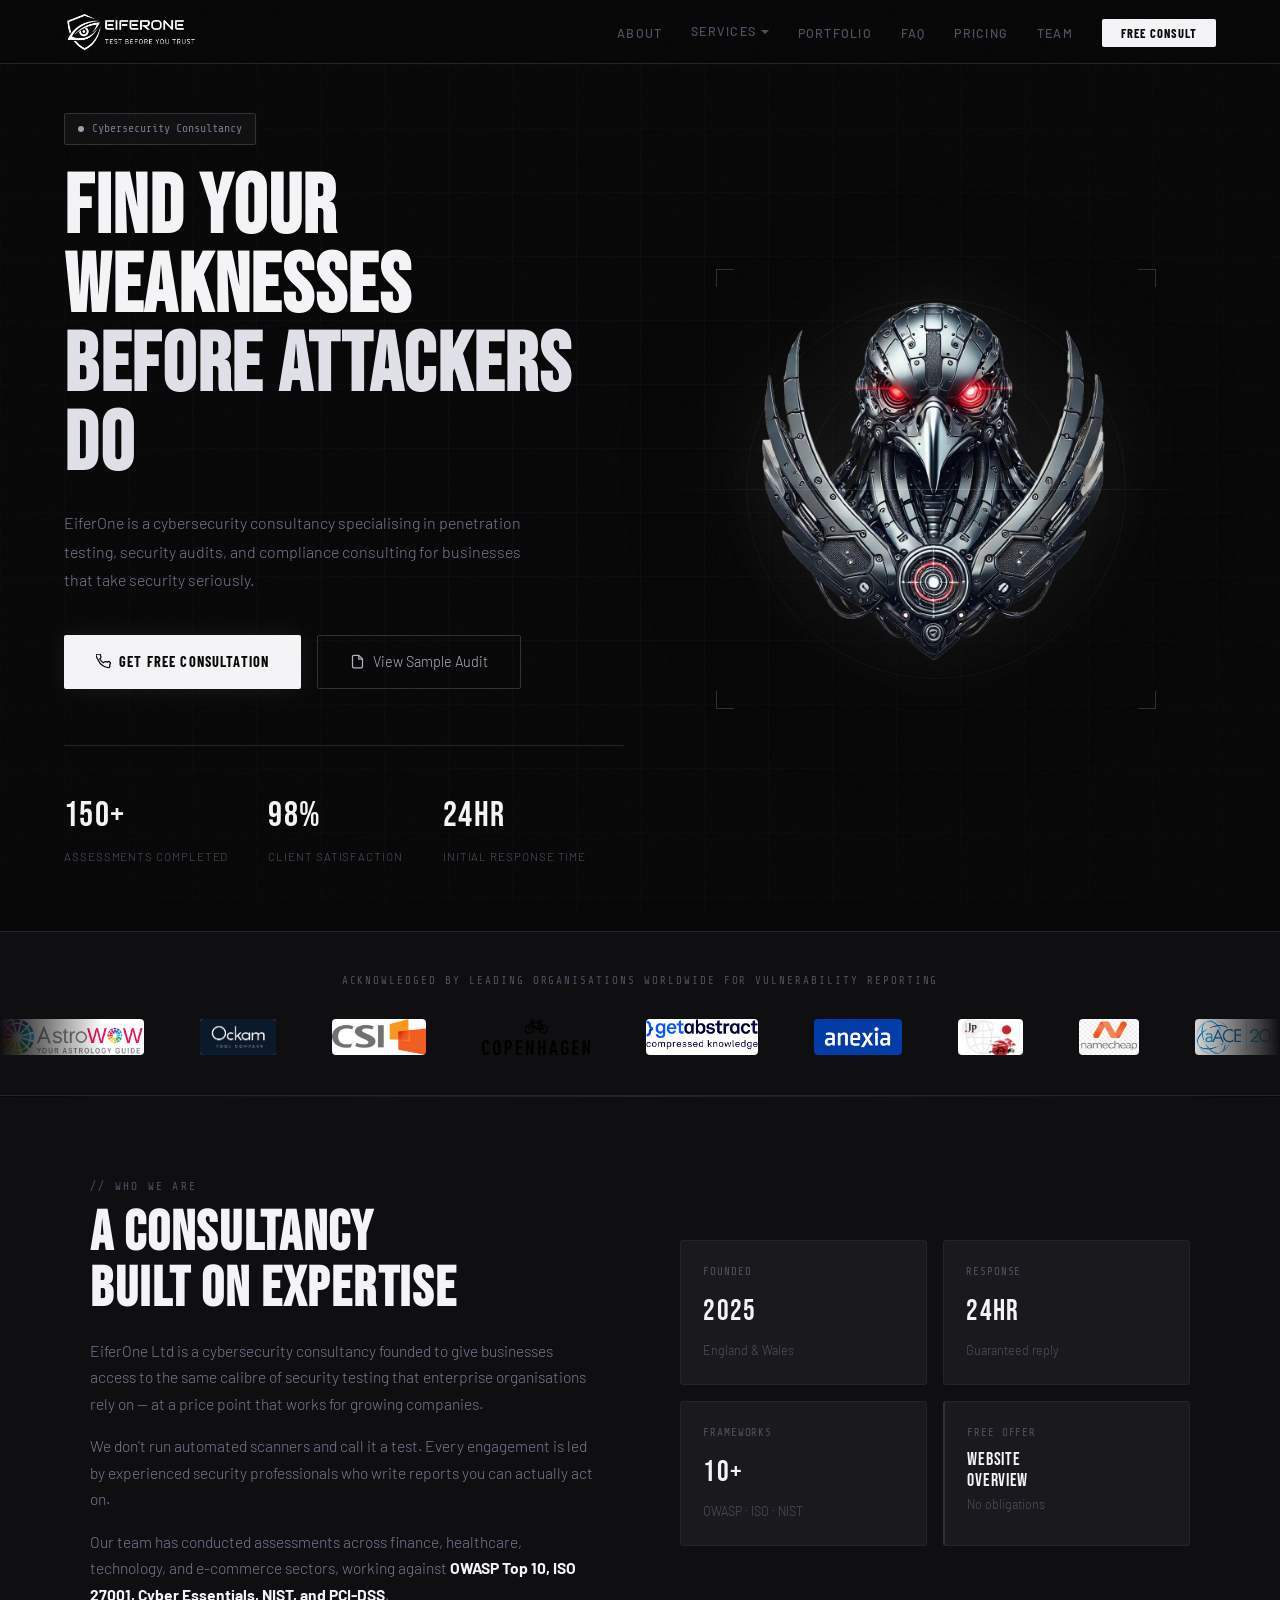
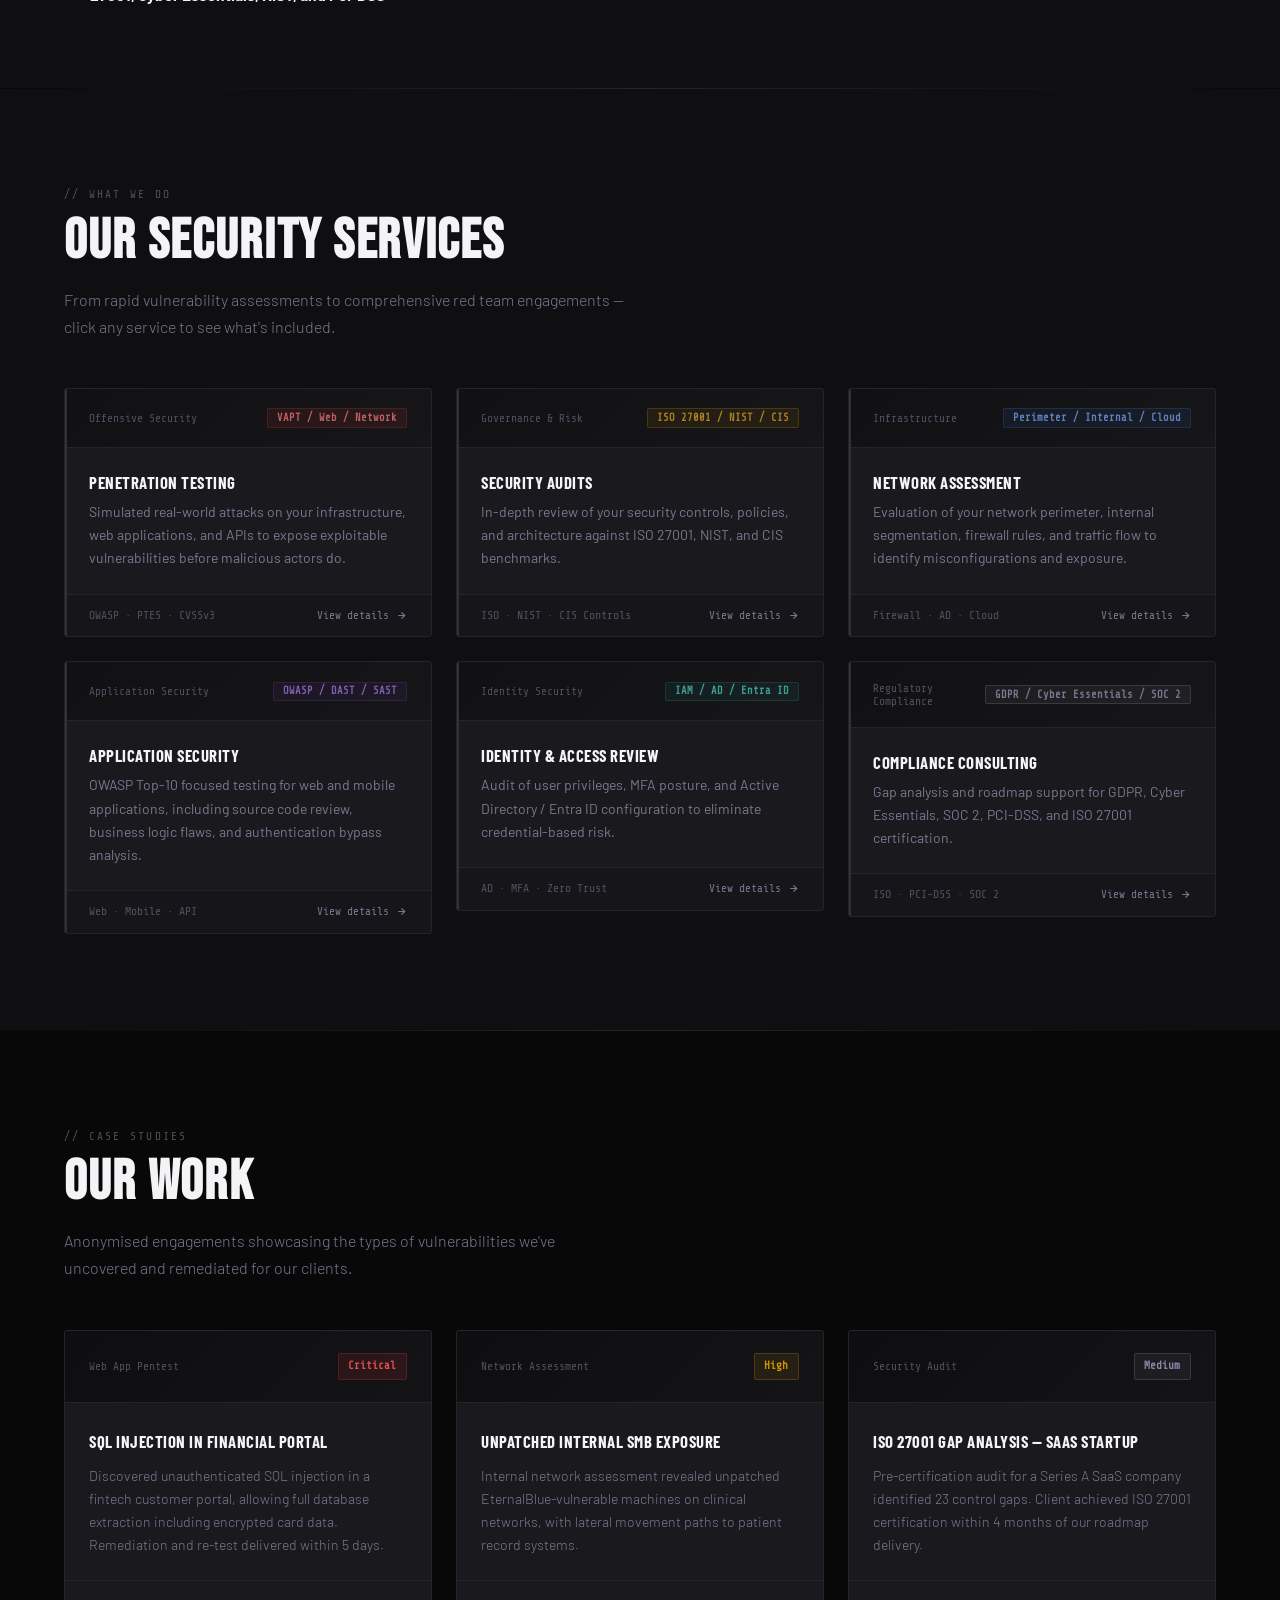
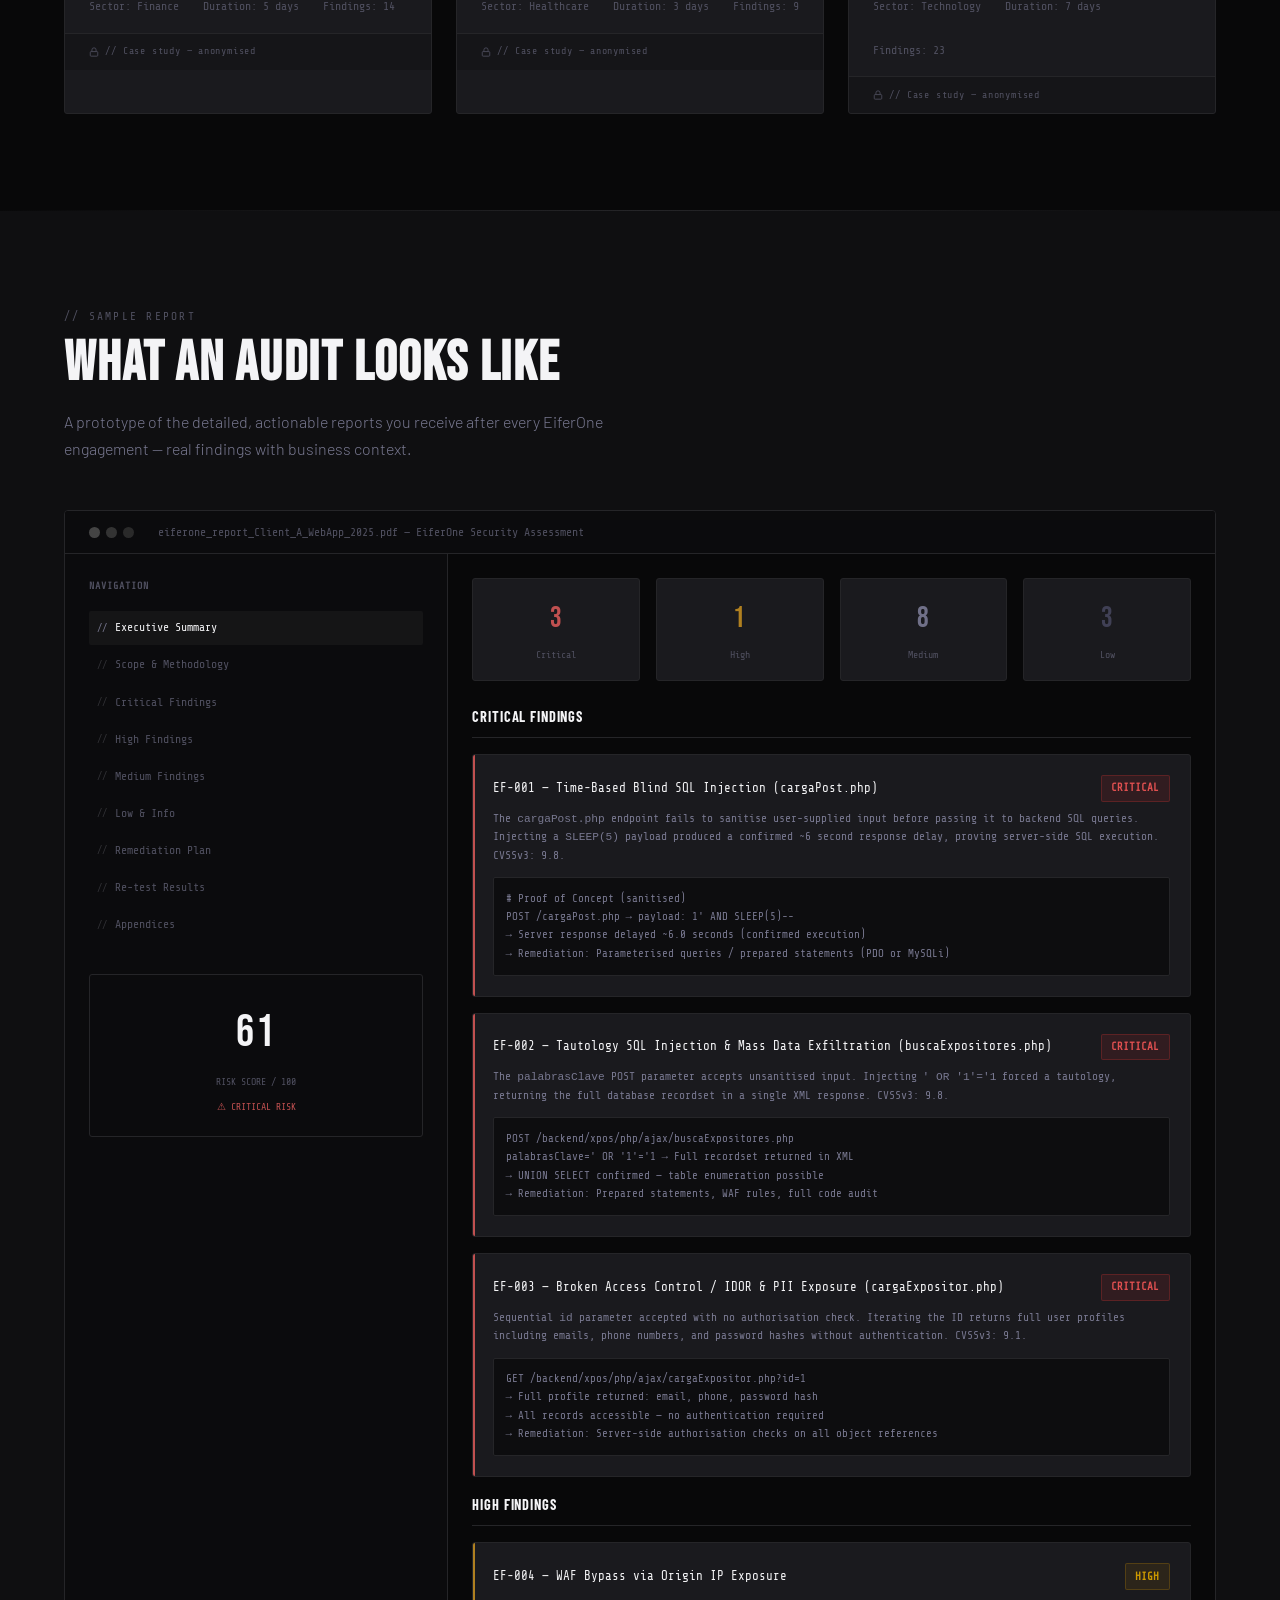
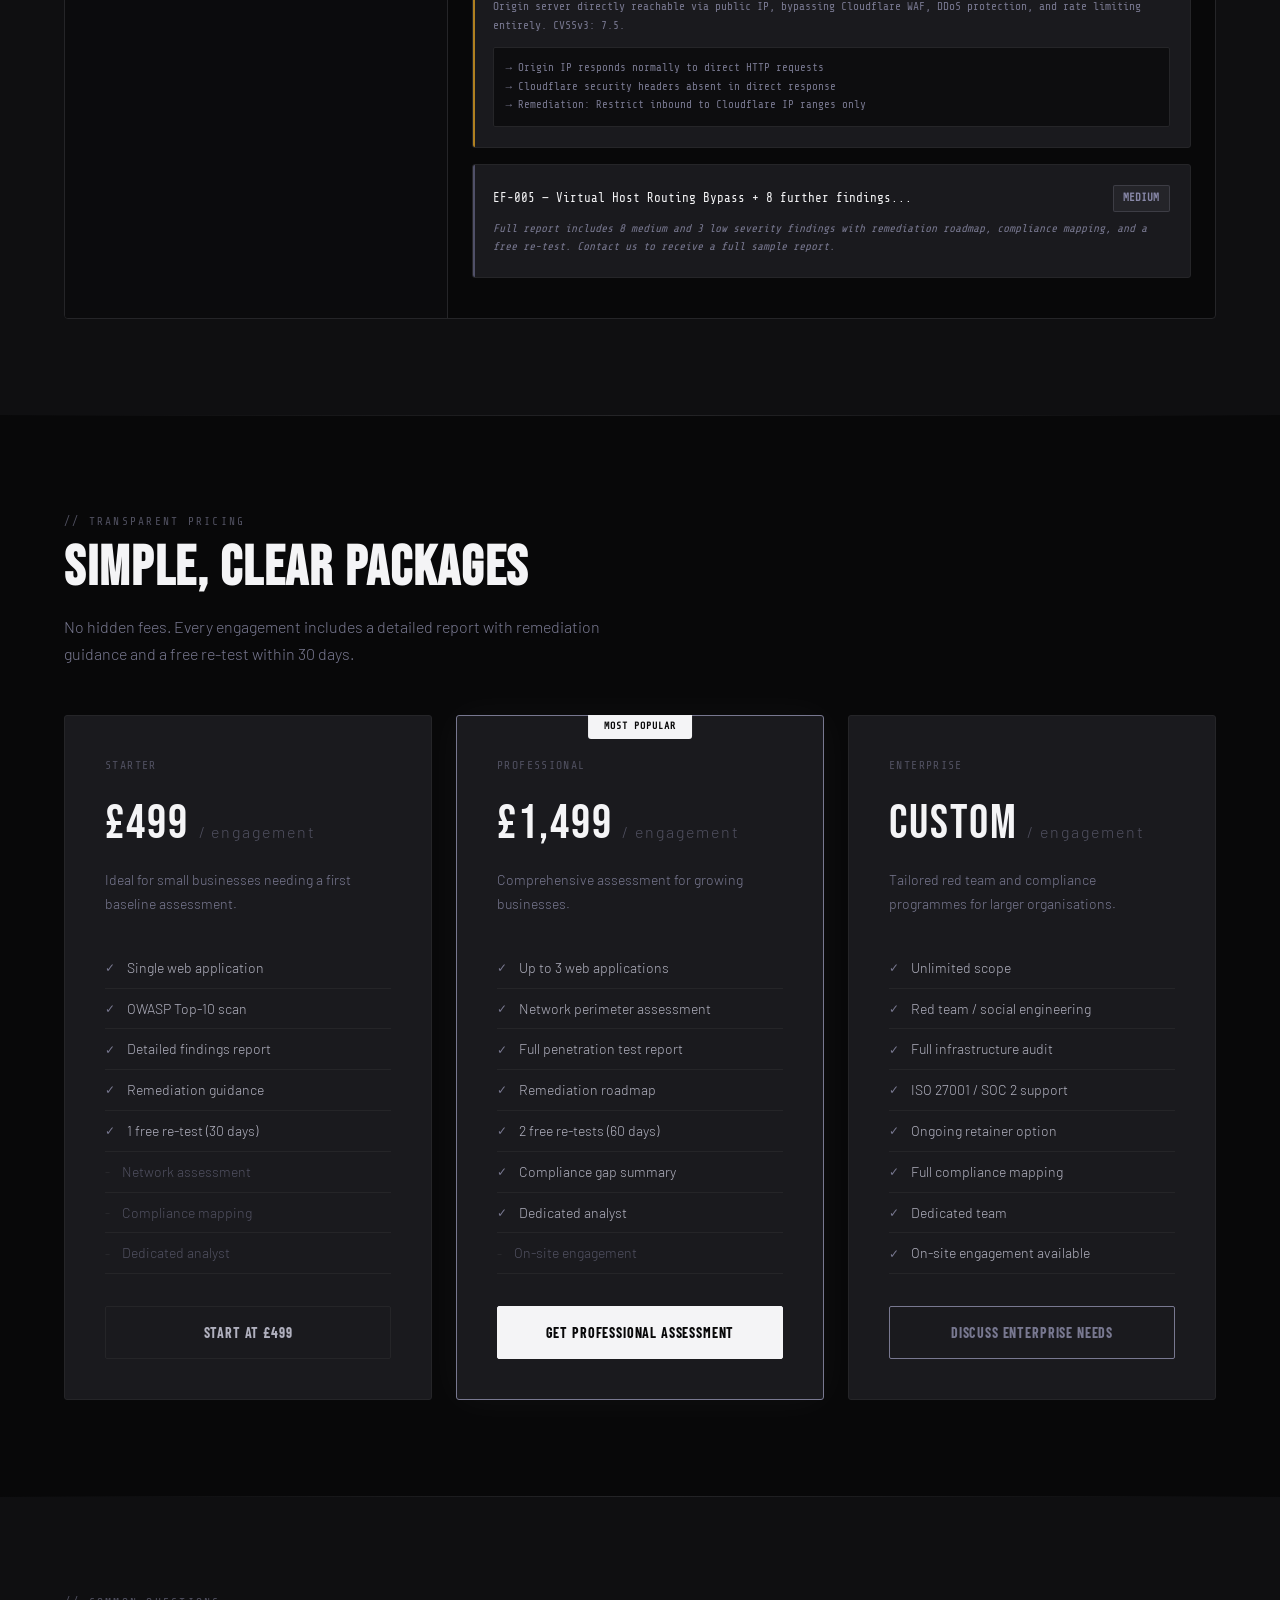
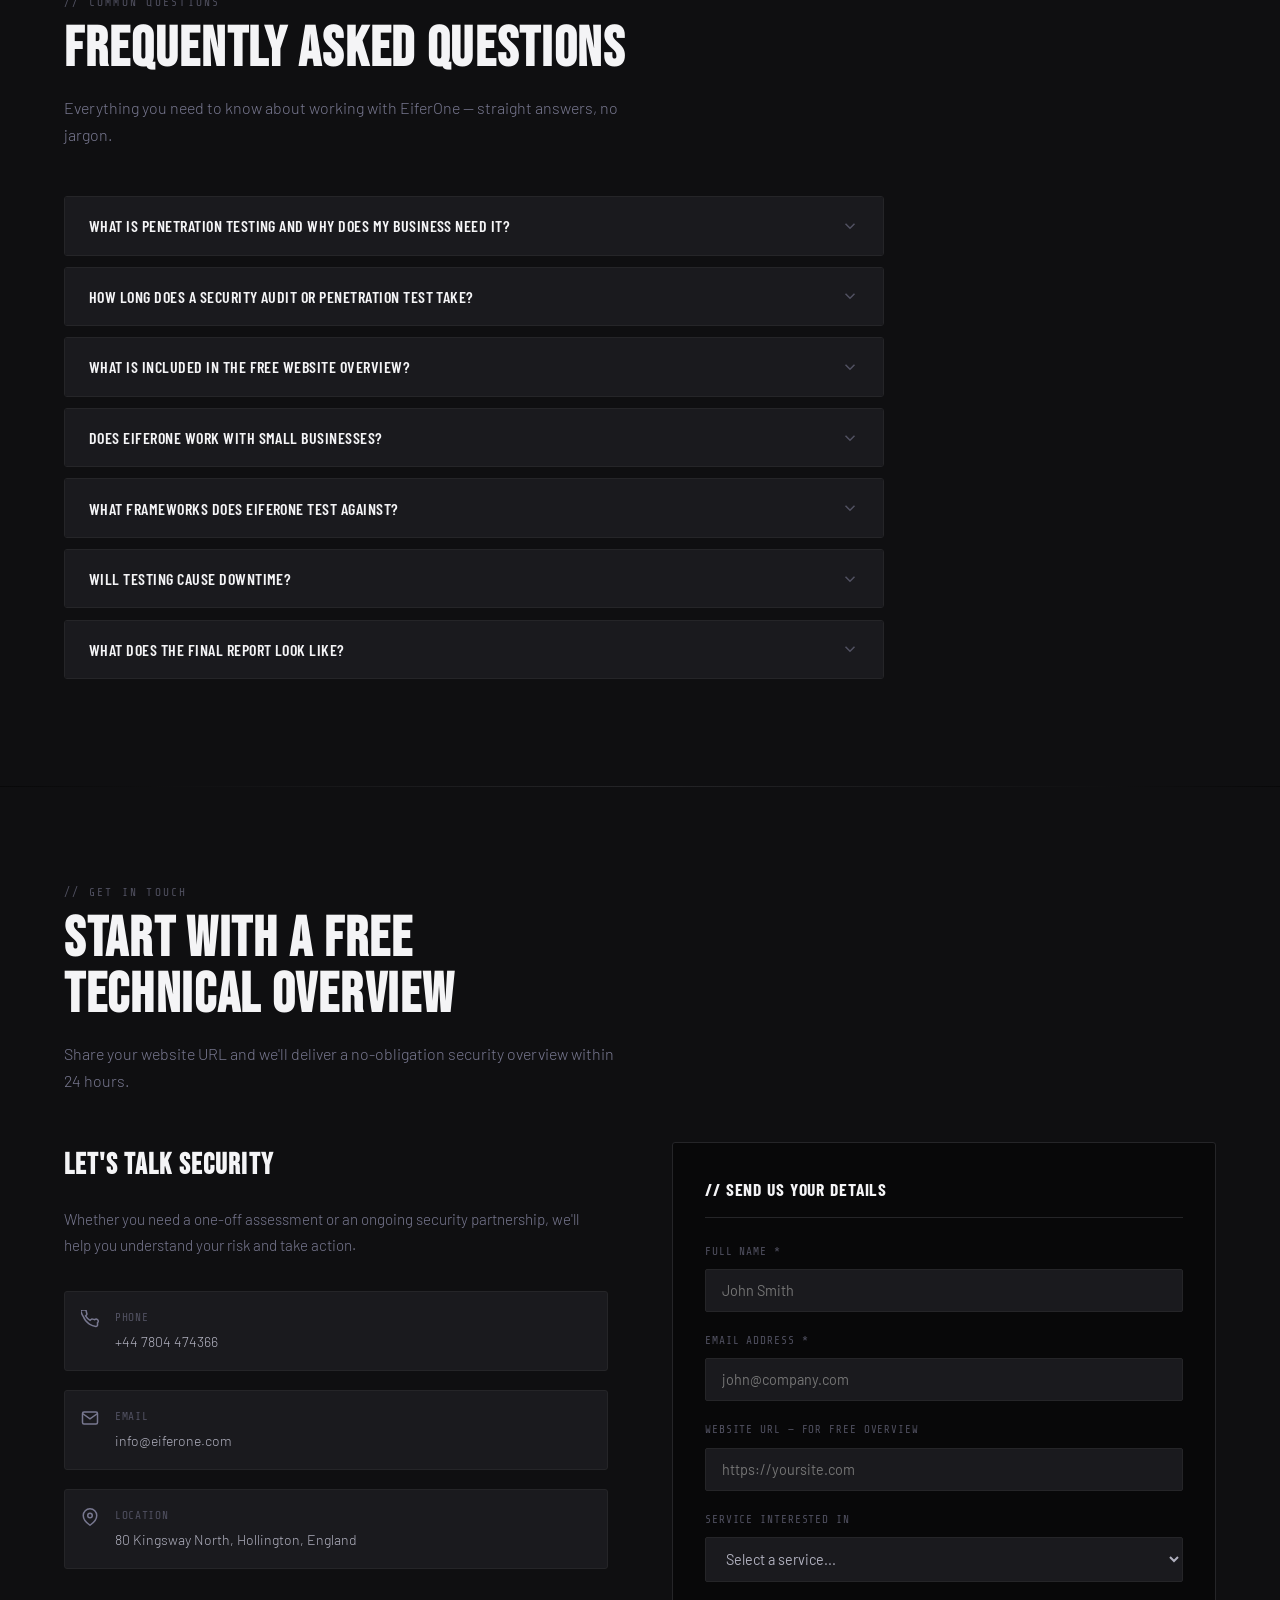
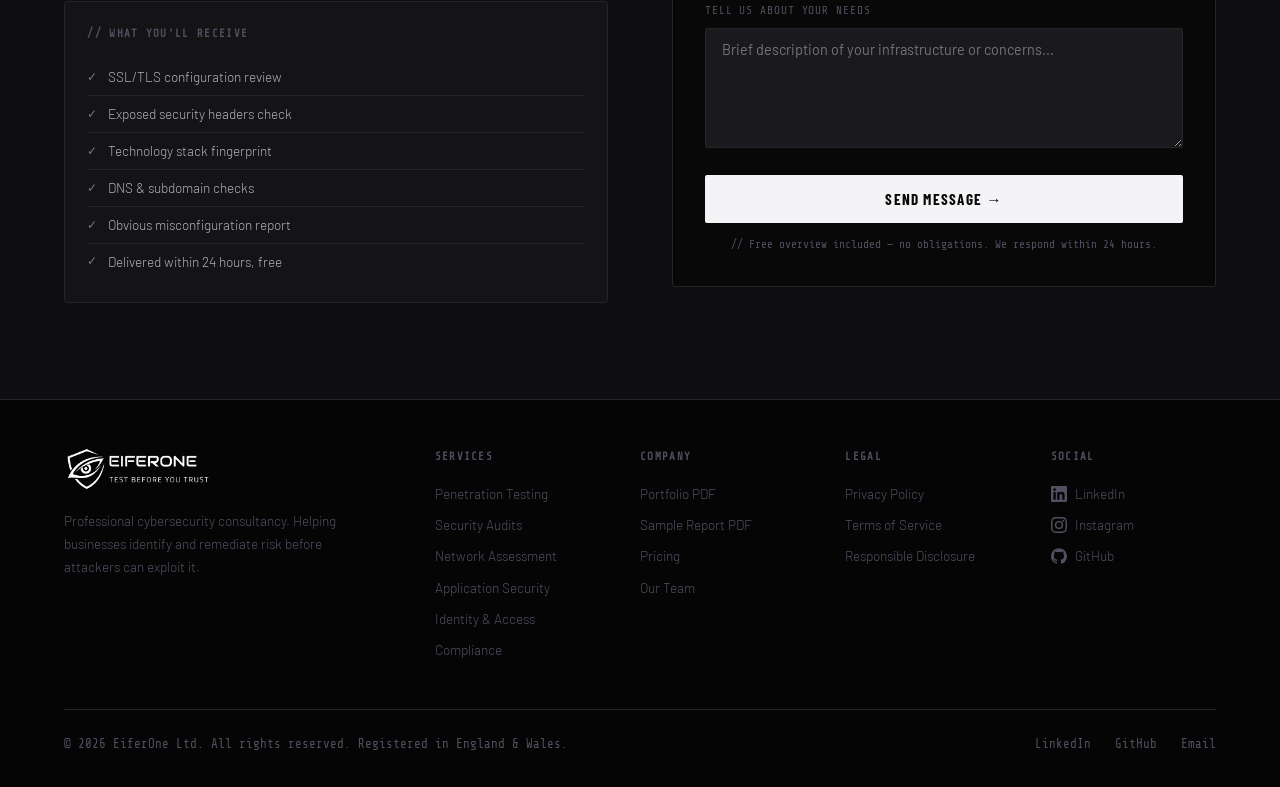
==== commit 8ec3f017: "index.html" ====
--- a/index.html
+++ b/index.html
@@ -1431,7 +1431,7 @@
     </div>
     <div class="footer-col">
       <h4>Legal</h4>
-      <a href="/privacy-policy.html">Privacy Policy</a>
+      <a href="privacy-policy.html">Privacy Policy</a>
       <a href="terms.html">Terms of Service</a>
       <a href="disclosure.html">Responsible Disclosure</a>
     </div>
@@ -1744,4 +1744,5 @@
 });
 </script>
 </body>
-</html>+
+</html>
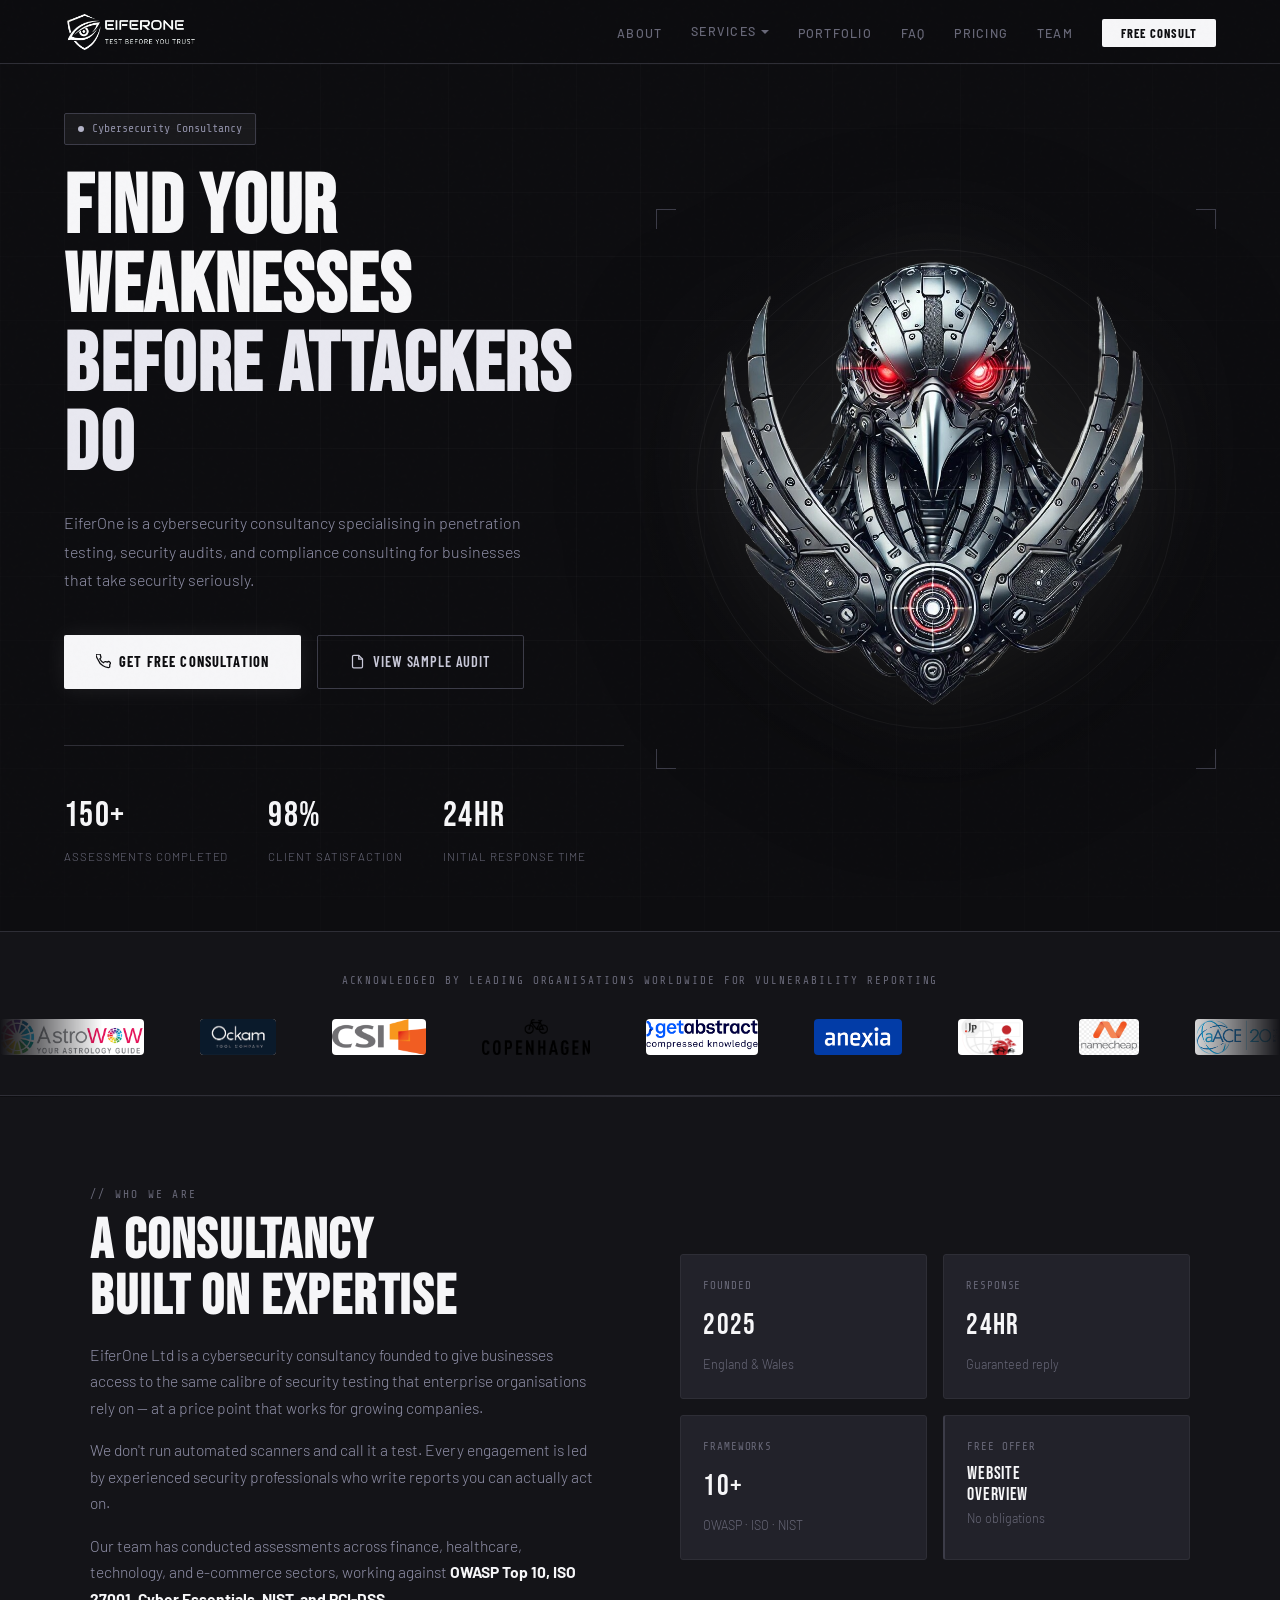
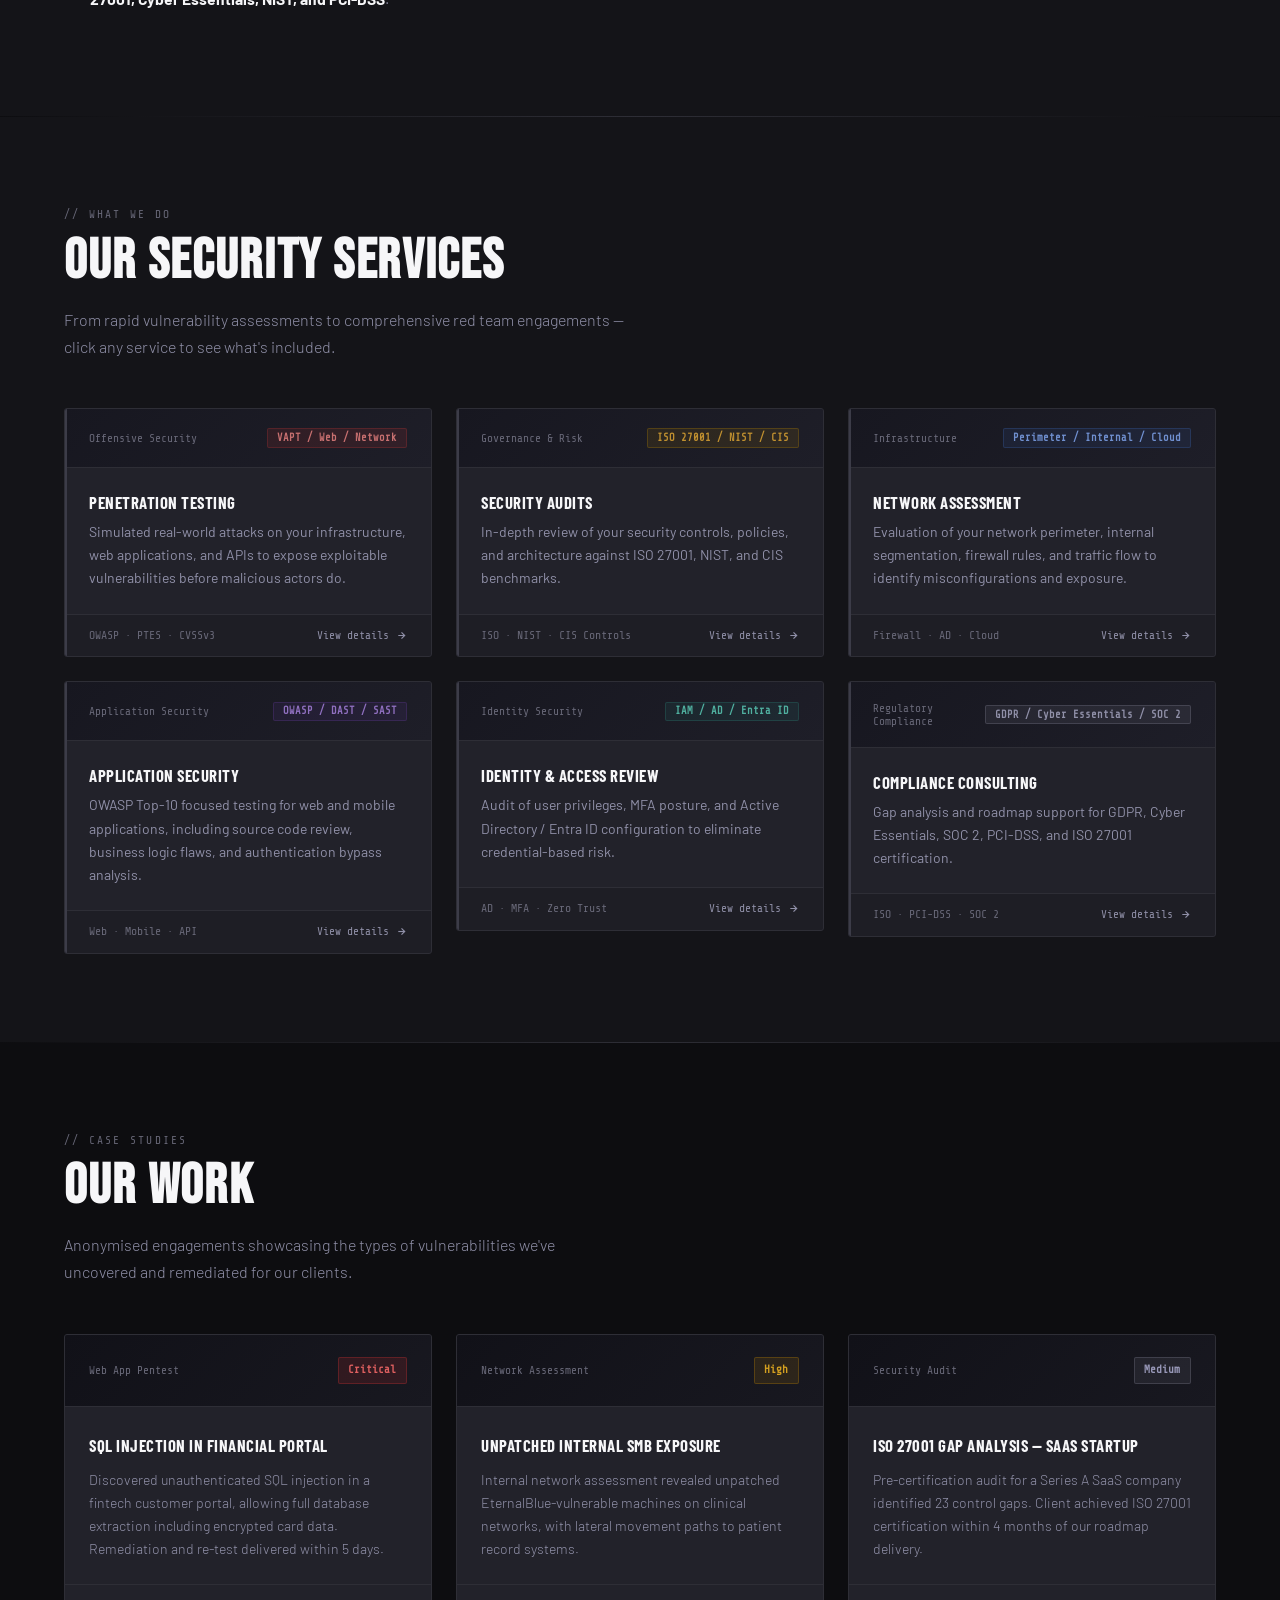
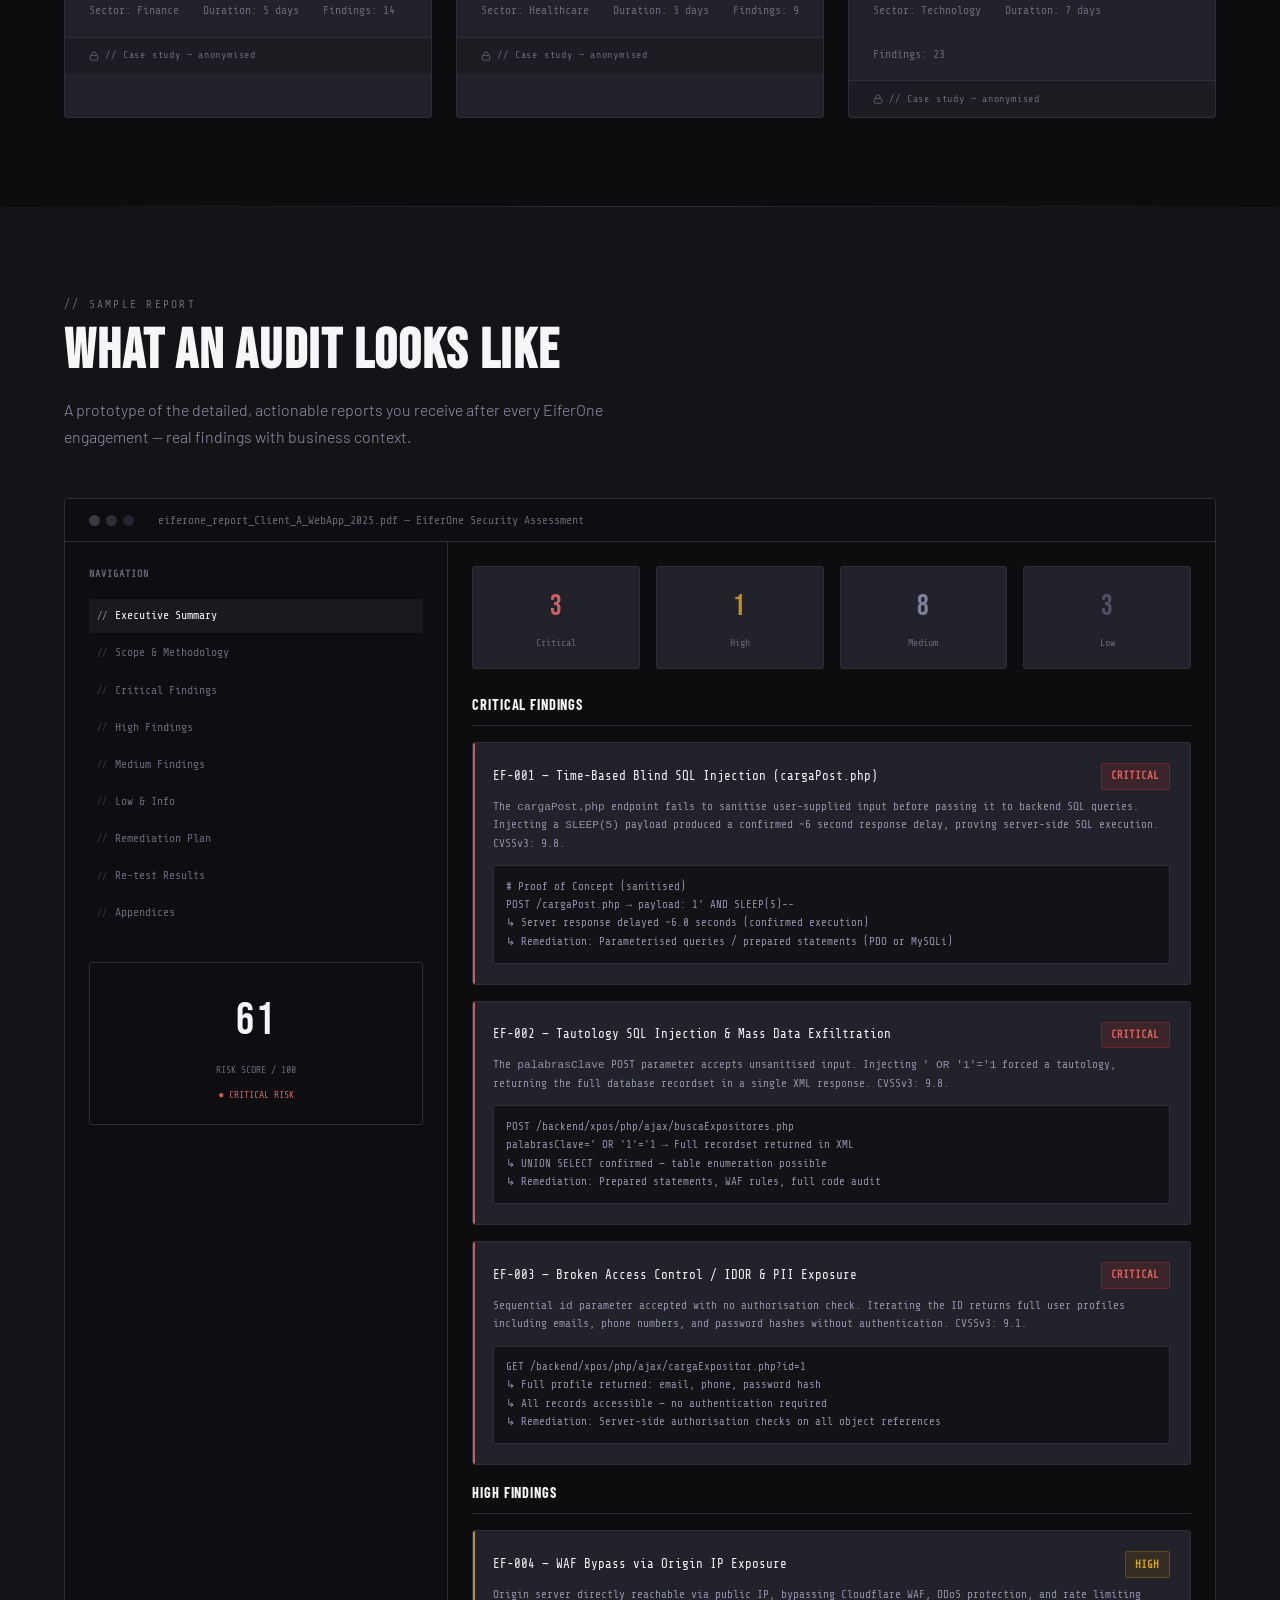
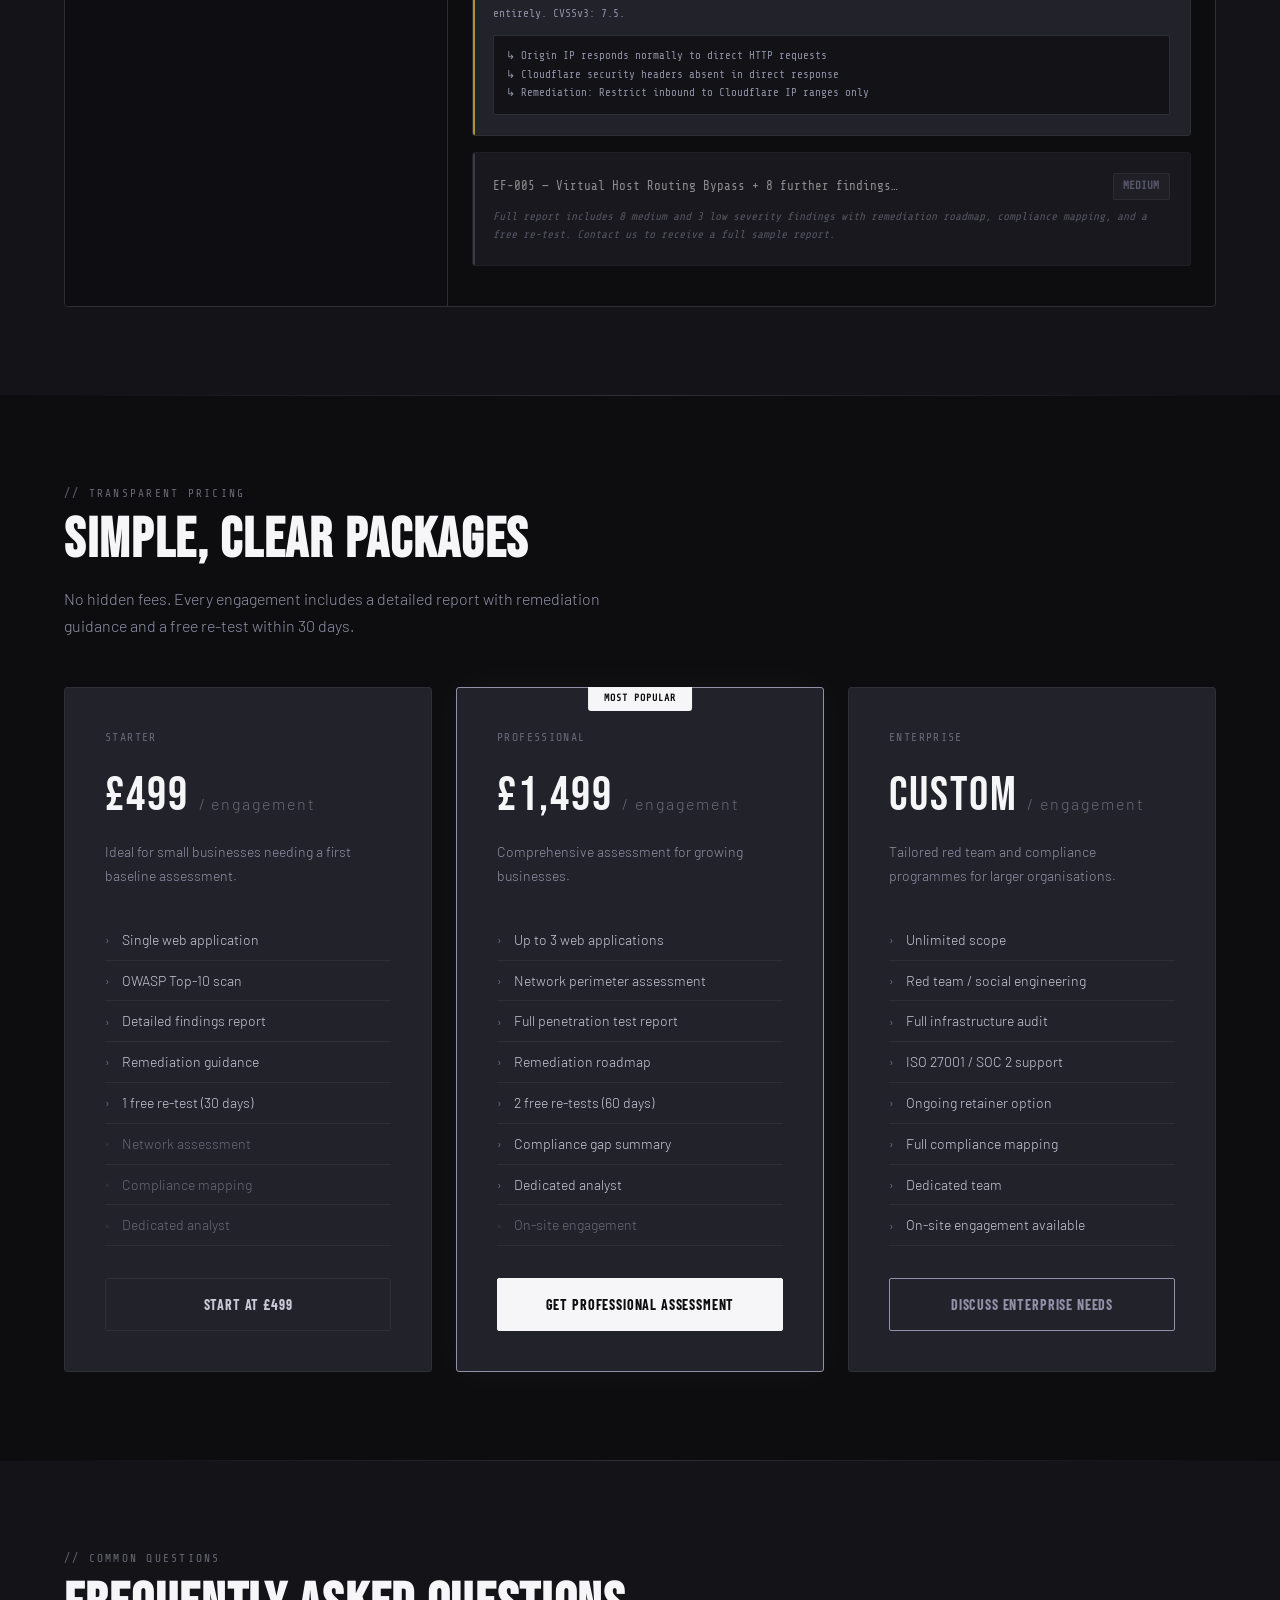
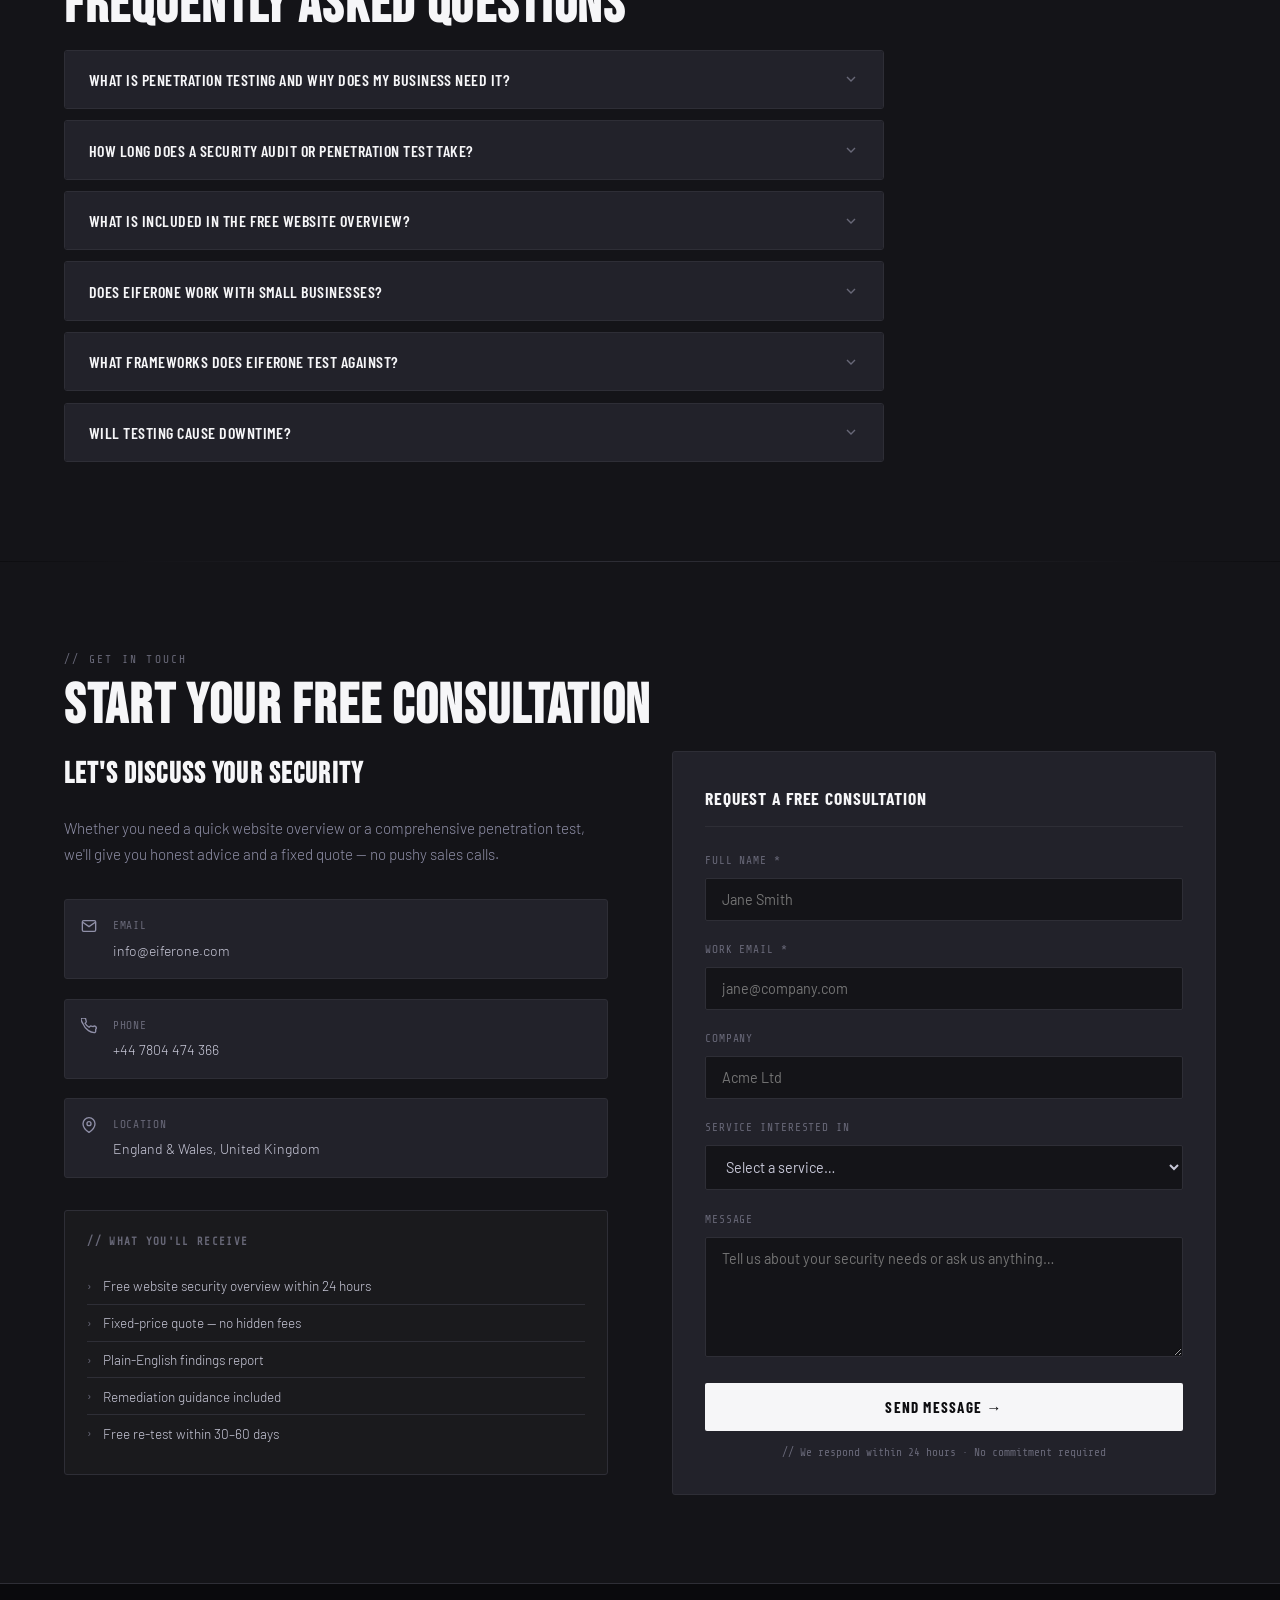
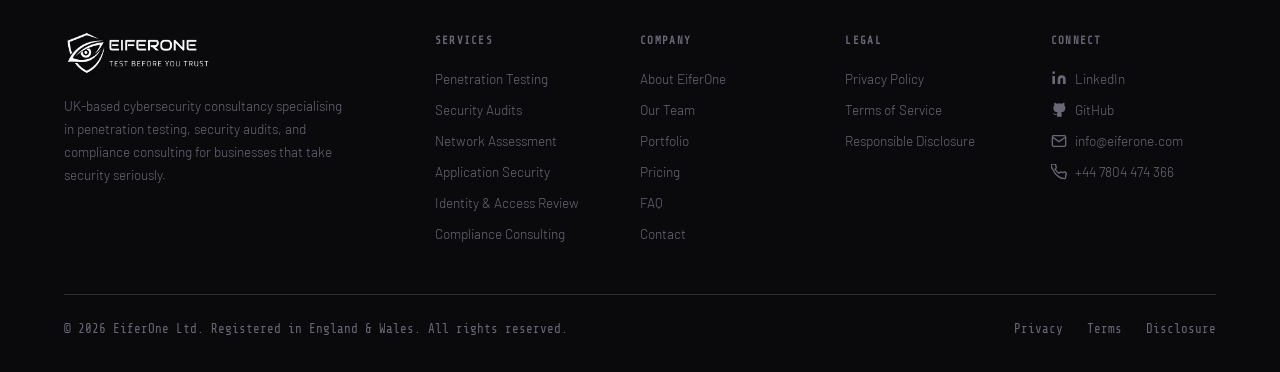
==== commit 867d6c9c: "Add files via upload" ====
--- a/index.html
+++ b/index.html
@@ -3,16 +3,16 @@
 <head>
 <meta charset="UTF-8">
 <meta name="viewport" content="width=device-width, initial-scale=1.0">
-<title>EiferOne — Cybersecurity Consultancy | Penetration Testing & Security Audits</title>
+<title>EiferOne — Cybersecurity Consultancy | Penetration Testing &amp; Security Audits</title>
 <meta name="description" content="EiferOne is a UK-based cybersecurity consultancy specialising in penetration testing, security audits, network assessments, and compliance consulting. Free technical overview — no obligations.">
 <meta name="keywords" content="penetration testing, cybersecurity consultancy, security audit, OWASP, ISO 27001, Cyber Essentials, PCI-DSS, network assessment, UK cybersecurity">
 <meta name="author" content="EiferOne Ltd">
 <meta name="robots" content="index, follow">
-<meta name="theme-color" content="#080809">
+<meta name="theme-color" content="#0d0d10">
 <link rel="canonical" href="https://eiferone.com/">
 <meta property="og:type" content="website">
 <meta property="og:url" content="https://eiferone.com/">
-<meta property="og:title" content="EiferOne — Cybersecurity Consultancy | Penetration Testing & Security Audits">
+<meta property="og:title" content="EiferOne — Cybersecurity Consultancy | Penetration Testing &amp; Security Audits">
 <meta property="og:description" content="Professional cybersecurity consultancy specialising in penetration testing, security audits, and compliance consulting. Free technical overview available.">
 <meta property="og:image" content="https://eiferone.com/assets/og-image.png">
 <meta property="og:site_name" content="EiferOne">
@@ -26,733 +26,412 @@
 <link rel="preload" href="https://fonts.googleapis.com/css2?family=Share+Tech+Mono&family=Bebas+Neue&family=Barlow:wght@300;400;500;600&family=Barlow+Condensed:wght@600;700&display=swap" as="style" onload="this.onload=null;this.rel='stylesheet'">
 <noscript><link href="https://fonts.googleapis.com/css2?family=Share+Tech+Mono&family=Bebas+Neue&family=Barlow:wght@300;400;500;600&family=Barlow+Condensed:wght@600;700&display=swap" rel="stylesheet"></noscript>
 
+<!-- Shared design system -->
+<link rel="stylesheet" href="./shared.css">
+
 <script type="application/ld+json">
 {"@context":"https://schema.org","@type":"Organization","name":"EiferOne Ltd","url":"https://eiferone.com","logo":"https://eiferone.com/assets/footerlogo.png","description":"EiferOne is a UK-based cybersecurity consultancy specialising in penetration testing, security audits, network assessments, and compliance consulting.","address":{"@type":"PostalAddress","streetAddress":"80 Kingsway North, Hollington","addressCountry":"GB"},"contactPoint":{"@type":"ContactPoint","telephone":"+44-7804-474366","email":"info@eiferone.com","contactType":"customer service"},"sameAs":["https://linkedin.com/company/eiferone","https://github.com/eiferone"],"foundingDate":"2025","areaServed":"GB"}
 </script>
-<script type="application/ld+json">
-{"@context":"https://schema.org","@type":"FAQPage","mainEntity":[{"@type":"Question","name":"What is penetration testing and why does my business need it?","acceptedAnswer":{"@type":"Answer","text":"Penetration testing is a simulated cyberattack by security professionals to find vulnerabilities before real attackers can. It is required for Cyber Essentials Plus, ISO 27001, SOC 2, and PCI-DSS compliance."}},{"@type":"Question","name":"How long does a security audit or penetration test take?","acceptedAnswer":{"@type":"Answer","text":"A focused web app test takes 3–5 days. A full infrastructure or ISO 27001 gap analysis takes 5–10 days. We provide a fixed timeline in the Statement of Work before work begins."}},{"@type":"Question","name":"What is included in the free website overview?","acceptedAnswer":{"@type":"Answer","text":"SSL/TLS config, exposed security headers, technology stack, DNS checks, and obvious misconfigurations. Delivered within 24 hours, completely free and no commitment required."}},{"@type":"Question","name":"Does EiferOne work with small businesses?","acceptedAnswer":{"@type":"Answer","text":"Yes. Our Starter package from £499 is designed for SMEs and startups who need professional security testing without a large budget."}},{"@type":"Question","name":"What frameworks does EiferOne test against?","acceptedAnswer":{"@type":"Answer","text":"OWASP Top 10, NIST CSF, CIS Benchmarks, ISO/IEC 27001, Cyber Essentials & Plus, SOC 2, and PCI-DSS."}},{"@type":"Question","name":"Will testing cause downtime?","acceptedAnswer":{"@type":"Answer","text":"In the vast majority of cases, no. We use targeted techniques that minimise disruption and agree rules of engagement upfront. Out-of-hours testing available for sensitive environments."}}]}
-</script>
-<script type="application/ld+json">
-{"@context":"https://schema.org","@type":"ItemList","name":"EiferOne Cybersecurity Services","itemListElement":[{"@type":"ListItem","position":1,"item":{"@type":"Service","name":"Penetration Testing","provider":{"@type":"Organization","name":"EiferOne Ltd"}}},{"@type":"ListItem","position":2,"item":{"@type":"Service","name":"Security Audits","provider":{"@type":"Organization","name":"EiferOne Ltd"}}},{"@type":"ListItem","position":3,"item":{"@type":"Service","name":"Network Assessment","provider":{"@type":"Organization","name":"EiferOne Ltd"}}},{"@type":"ListItem","position":4,"item":{"@type":"Service","name":"Application Security","provider":{"@type":"Organization","name":"EiferOne Ltd"}}},{"@type":"ListItem","position":5,"item":{"@type":"Service","name":"Identity & Access Review","provider":{"@type":"Organization","name":"EiferOne Ltd"}}},{"@type":"ListItem","position":6,"item":{"@type":"Service","name":"Compliance Consulting","provider":{"@type":"Organization","name":"EiferOne Ltd"}}}]}
-</script>
 
 <style>
-  /* ═══ TOKENS ═══ */
-  :root {
-    --black:   #080809;
-    --dark:    #0f0f11;
-    --card:    #1a1a1e;
-    --border:  #252528;
-    --border2: #323236;
-    --accent:  #e0e0e8;
-    --accent2: #a0a0b0;
-    --white:   #f4f4f6;
-    --text:    #b0b0be;
-    --muted:   #505060;
-    --silver:  #787890;
-    --dim:     rgba(255,255,255,0.04);
-    --nav-h:   64px;
-  }
-
-  *, *::before, *::after { box-sizing: border-box; margin: 0; padding: 0; }
-  html { scroll-behavior: smooth; }
-
-  body {
-    background: var(--black);
-    color: var(--text);
-    font-family: 'Barlow', sans-serif;
-    font-weight: 300;
-    line-height: 1.7;
-    overflow-x: hidden;
-  }
-
-  @media (prefers-reduced-motion: reduce) {
-    *, *::before, *::after {
-      animation-duration: 0.01ms !important;
-      animation-iteration-count: 1 !important;
-      transition-duration: 0.01ms !important;
-      scroll-behavior: auto !important;
-    }
-  }
-
-  ::-webkit-scrollbar { width: 3px; }
-  ::-webkit-scrollbar-track { background: var(--dark); }
-  ::-webkit-scrollbar-thumb { background: var(--border2); border-radius: 2px; }
-
-  body::after {
-    content: '';
-    position: fixed; inset: 0;
-    background-image: url("data:image/svg+xml,%3Csvg viewBox='0 0 256 256' xmlns='http://www.w3.org/2000/svg'%3E%3Cfilter id='n'%3E%3CfeTurbulence type='fractalNoise' baseFrequency='0.85' numOctaves='4' stitchTiles='stitch'/%3E%3C/filter%3E%3Crect width='100%25' height='100%25' filter='url(%23n)' opacity='0.04'/%3E%3C/svg%3E");
-    pointer-events: none; z-index: 9999; opacity: 0.35;
-  }
-
-  /* ═══ NAV ═══ */
-  nav {
-    position: fixed; top: 0; left: 0; right: 0; z-index: 1000;
-    display: flex; align-items: center; justify-content: space-between;
-    padding: 0 5%;
-    height: var(--nav-h);
-    background: rgba(8,8,9,0.92);
-    backdrop-filter: blur(18px);
-    border-bottom: 1px solid var(--border);
-  }
-
-  .logo-wrap { display: flex; align-items: center; text-decoration: none; }
-  .logo-img { height: 38px; width: auto; }
-
-  .nav-links { display: flex; gap: 1.8rem; list-style: none; align-items: center; }
-  .nav-links a {
-    color: var(--muted); text-decoration: none;
-    font-size: 0.78rem; font-weight: 500;
-    letter-spacing: 0.1em; text-transform: uppercase;
-    transition: color 0.2s;
-  }
-  .nav-links a:hover { color: var(--white); }
-
-  /* ── Services dropdown ── */
-  .nav-dropdown { position: relative; }
-  .nav-dropdown > a { display: flex; align-items: center; gap: 0.3rem; cursor: pointer; }
-  .nav-dropdown > a::after {
-    content: ''; width: 0; height: 0;
-    border-left: 4px solid transparent; border-right: 4px solid transparent;
-    border-top: 4px solid var(--muted);
-    transition: transform 0.2s, border-top-color 0.2s;
-    flex-shrink: 0; margin-top: 1px;
-  }
-  .nav-dropdown:hover > a::after,
-  .nav-dropdown.open > a::after { transform: rotate(180deg); border-top-color: var(--white); }
-
-  .dropdown-menu {
-    display: none;
-    position: absolute; top: calc(100% + 0.75rem); left: 50%;
-    transform: translateX(-50%);
-    background: rgba(15,15,17,0.98); backdrop-filter: blur(20px);
-    border: 1px solid var(--border2); border-radius: 4px;
-    min-width: 240px; padding: 0.5rem 0;
-    box-shadow: 0 20px 60px rgba(0,0,0,0.6);
-    animation: dropIn 0.2s ease;
-  }
-  .nav-dropdown:hover .dropdown-menu,
-  .nav-dropdown.open .dropdown-menu { display: block; }
-
-  @keyframes dropIn {
-    from { opacity: 0; transform: translateX(-50%) translateY(-8px); }
-    to   { opacity: 1; transform: translateX(-50%) translateY(0); }
-  }
-
-  .dropdown-menu a {
-    display: flex; align-items: center; gap: 0.75rem;
-    padding: 0.65rem 1.2rem;
-    color: var(--text) !important; font-size: 0.82rem !important;
-    text-transform: none !important; letter-spacing: 0.02em !important;
-    font-weight: 400 !important;
-    border-bottom: 1px solid var(--border);
-    transition: background 0.15s, color 0.15s, padding-left 0.15s !important;
-  }
-  .dropdown-menu a:last-child { border-bottom: none; }
-  .dropdown-menu a:hover { background: var(--dim); color: var(--white) !important; padding-left: 1.5rem; }
-  .dropdown-menu a .dmicon { color: var(--muted); flex-shrink: 0; }
-
-  /* ── HCI FIX: Single primary nav CTA — only one "contact" entry point in nav ── */
-  .nav-cta {
-    background: var(--white) !important;
-    color: var(--black) !important;
-    padding: 0.45rem 1.2rem;
-    border-radius: 2px;
-    font-family: 'Barlow Condensed', sans-serif !important;
-    font-weight: 700 !important;
-    font-size: 0.78rem !important;
-    letter-spacing: 0.08em !important;
-    transition: background 0.2s, box-shadow 0.2s !important;
-  }
-  .nav-cta:hover {
-    background: var(--accent) !important;
-    color: var(--black) !important;
-    box-shadow: 0 0 20px rgba(255,255,255,0.12) !important;
-  }
-
-  /* ── Hamburger ── */
-  .nav-hamburger {
-    display: none; flex-direction: column; justify-content: center;
-    gap: 5px; background: transparent; border: 1px solid var(--border);
-    padding: 0.5rem 0.6rem; border-radius: 2px; cursor: pointer; z-index: 1100;
-  }
-  .nav-hamburger span {
-    display: block; width: 20px; height: 1.5px; background: var(--accent2);
-    transition: transform 0.3s, opacity 0.3s;
-  }
-  .nav-hamburger[aria-expanded="true"] span:nth-child(1) { transform: translateY(6.5px) rotate(45deg); }
-  .nav-hamburger[aria-expanded="true"] span:nth-child(2) { opacity: 0; }
-  .nav-hamburger[aria-expanded="true"] span:nth-child(3) { transform: translateY(-6.5px) rotate(-45deg); }
-
-  .mobile-nav {
-    display: none; position: fixed;
-    top: var(--nav-h); left: 0; right: 0;
-    background: rgba(8,8,9,0.98); backdrop-filter: blur(20px);
-    border-bottom: 1px solid var(--border); z-index: 999;
-    padding: 1.5rem 5%; animation: mobileNavIn 0.25s ease;
-  }
-  .mobile-nav.open { display: block; }
-  @keyframes mobileNavIn { from{opacity:0;transform:translateY(-8px)} to{opacity:1;transform:translateY(0)} }
-  .mobile-nav ul { list-style: none; }
-  .mobile-nav ul li a {
-    display: block; padding: 0.85rem 0; color: var(--text);
-    text-decoration: none; font-size: 0.95rem; letter-spacing: 0.06em;
-    text-transform: uppercase; border-bottom: 1px solid var(--border); transition: color 0.2s;
-  }
-  .mobile-nav ul li:last-child a { border-bottom: none; }
-  .mobile-nav ul li a:hover { color: var(--white); }
-  /* HCI FIX: mobile CTA is distinct — solid white, prominent */
-  .mobile-nav-cta {
-    display: block; margin-top: 1.25rem; text-align: center;
-    background: var(--white); color: var(--black) !important;
-    padding: 0.9rem; border-radius: 2px;
-    font-family: 'Barlow Condensed', sans-serif; font-weight: 700;
-    font-size: 0.95rem; letter-spacing: 0.08em; text-transform: uppercase; text-decoration: none;
-  }
-
-  /* ═══ SHARED BUTTONS ═══ */
-  .btn-primary {
-    display: inline-flex; align-items: center; gap: 0.5rem;
-    background: var(--white); color: var(--black);
-    font-family: 'Barlow Condensed', sans-serif;
-    font-weight: 700; font-size: 0.9rem; letter-spacing: 0.08em;
-    text-transform: uppercase; padding: 0.85rem 2rem; border-radius: 2px;
-    text-decoration: none; transition: transform 0.2s, box-shadow 0.2s, background 0.2s;
-    box-shadow: 0 0 24px rgba(255,255,255,0.08);
-  }
-  .btn-primary:hover { transform: translateY(-2px); box-shadow: 0 0 40px rgba(255,255,255,0.14); background: var(--accent); }
-
-  .btn-ghost {
-    display: inline-flex; align-items: center; gap: 0.5rem;
-    border: 1px solid var(--border2); color: var(--text);
-    font-size: 0.9rem; padding: 0.85rem 2rem; border-radius: 2px;
-    text-decoration: none; transition: border-color 0.2s, color 0.2s;
-  }
-  .btn-ghost:hover { border-color: var(--accent2); color: var(--white); }
-
-  /* ═══ LAYOUT ═══ */
-  section { padding: 6rem 5%; }
-  .section-tag {
-    font-family: 'Share Tech Mono', monospace; font-size: 0.7rem;
-    color: var(--muted); text-transform: uppercase; letter-spacing: 0.2em; margin-bottom: 0.6rem;
-  }
-  h2 {
-    font-family: 'Bebas Neue', sans-serif;
-    font-size: clamp(2.2rem, 4.5vw, 3.5rem);
-    letter-spacing: 0.03em; color: var(--white); line-height: 1; margin-bottom: 1rem;
-  }
-  .section-lead { font-size: 1rem; color: var(--silver); max-width: 560px; margin-bottom: 3rem; }
-  .divider-line { height: 1px; background: linear-gradient(90deg, transparent, var(--border), transparent); }
-
-  /* ═══ HERO ═══ */
-  #hero {
-    min-height: 100vh; display: grid; grid-template-columns: 1fr 1fr;
-    align-items: center; padding: 7rem 5% 4rem;
-    position: relative; overflow: hidden; gap: 2rem;
-  }
-  #hero::before {
-    content: ''; position: absolute; inset: 0;
-    background-image:
-      linear-gradient(rgba(255,255,255,0.025) 1px, transparent 1px),
-      linear-gradient(90deg, rgba(255,255,255,0.025) 1px, transparent 1px);
-    background-size: 64px 64px;
-    mask-image: radial-gradient(ellipse 90% 90% at 50% 50%, black 20%, transparent 100%);
-  }
-  .hero-content { position: relative; z-index: 2; max-width: 600px; }
-  .hero-tag {
-    display: inline-flex; align-items: center; gap: 0.5rem;
-    font-family: 'Share Tech Mono', monospace; font-size: 0.72rem; color: var(--silver);
-    background: rgba(255,255,255,0.04); border: 1px solid var(--border2);
-    padding: 0.3rem 0.8rem; border-radius: 2px; margin-bottom: 1.5rem;
-    animation: fadeUp 0.6s ease forwards;
-  }
-  .hero-tag::before {
-    content: ''; width: 6px; height: 6px;
-    background: var(--accent2); border-radius: 50%; animation: blink 2s infinite;
-  }
-  @keyframes blink { 0%,100%{opacity:1} 50%{opacity:0.2} }
-
-  h1 {
-    font-family: 'Bebas Neue', sans-serif;
-    font-size: clamp(3.2rem, 6.5vw, 5.5rem);
-    line-height: 0.95; letter-spacing: 0.02em; color: var(--white);
-    margin-bottom: 1.5rem; animation: fadeUp 0.7s 0.1s ease both;
-  }
-  h1 em { color: var(--accent); font-style: normal; }
-
-  .hero-sub {
-    font-size: 1rem; color: var(--silver); max-width: 460px;
-    margin-bottom: 2.5rem; line-height: 1.8; animation: fadeUp 0.7s 0.2s ease both;
-  }
-
-  /* HCI FIX: Hero has ONE primary action + one secondary. No duplicate "consult" buttons. */
-  .hero-actions { display: flex; gap: 1rem; flex-wrap: wrap; animation: fadeUp 0.7s 0.3s ease both; }
-
-  .hero-stats {
-    display: flex; gap: 2.5rem; margin-top: 3.5rem;
-    padding-top: 2.5rem; border-top: 1px solid var(--border);
-    animation: fadeUp 0.7s 0.4s ease both;
-  }
-  .stat-val { font-family: 'Bebas Neue', sans-serif; font-size: 2.2rem; letter-spacing: 0.04em; color: var(--white); }
-  .stat-label { font-size: 0.72rem; color: var(--muted); text-transform: uppercase; letter-spacing: 0.08em; margin-top: 0.1rem; }
-
-  @keyframes fadeUp { from{opacity:0;transform:translateY(22px)} to{opacity:1;transform:translateY(0)} }
-
-  /* ── Bird ── */
-  .hero-bird {
-    position: relative; z-index: 2;
-    display: flex; align-items: center; justify-content: center;
-    animation: fadeUp 0.9s 0.2s ease both;
-  }
-  .bird-glow { position:absolute; width:500px; height:500px; border-radius:50%; background:radial-gradient(circle,rgba(255,255,255,0.04) 0%,transparent 70%); animation:glowPulse 5s ease-in-out infinite; }
-  .bird-glow2 { position:absolute; width:380px; height:380px; border-radius:50%; border:1px solid rgba(255,255,255,0.05); animation:glowPulse 5s 1.5s ease-in-out infinite; }
-  .bird-glow3 { position:absolute; width:260px; height:260px; border-radius:50%; border:1px solid rgba(255,255,255,0.08); animation:glowPulse 5s 3s ease-in-out infinite; }
-  @keyframes glowPulse { 0%,100%{transform:scale(1);opacity:.5} 50%{transform:scale(1.05);opacity:1} }
-  .bird-frame { position:absolute; width:440px; height:440px; z-index:2; pointer-events:none; }
-  .bird-frame::before,.bird-frame::after,.bird-frame span::before,.bird-frame span::after { content:''; position:absolute; width:18px; height:18px; border-color:var(--border2); border-style:solid; }
-  .bird-frame::before  { top:0; left:0;   border-width:1px 0 0 1px; }
-  .bird-frame::after   { top:0; right:0;  border-width:1px 1px 0 0; }
-  .bird-frame span::before { bottom:0; left:0;  border-width:0 0 1px 1px; }
-  .bird-frame span::after  { bottom:0; right:0; border-width:0 1px 1px 0; }
-  .bird-img-wrap { position:relative; z-index:3; animation:birdFloat 7s ease-in-out infinite; filter:drop-shadow(0 0 40px rgba(255,255,255,0.08)) drop-shadow(0 20px 60px rgba(0,0,0,0.8)); }
-  @keyframes birdFloat { 0%,100%{transform:translateY(0)} 50%{transform:translateY(-14px)} }
-  .bird-img-wrap img { width:420px; height:420px; object-fit:contain; }
-  .bird-scanline { position:absolute; left:0; right:0; height:1px; background:linear-gradient(90deg,transparent,rgba(255,255,255,0.15),transparent); animation:scanMove 5s linear infinite; z-index:4; }
-  @keyframes scanMove { 0%{top:5%} 100%{top:95%} }
-
-  /* ═══ ACK SLIDER ═══ */
-  #ack { background:var(--dark); padding:2.5rem 0; border-top:1px solid var(--border); border-bottom:1px solid var(--border); overflow:hidden; }
-  .ack-label { text-align:center; font-family:'Share Tech Mono',monospace; font-size:0.68rem; color:var(--muted); text-transform:uppercase; letter-spacing:0.18em; margin-bottom:1.8rem; padding:0 5%; }
-  .slider-outer { overflow:hidden; -webkit-mask-image:linear-gradient(90deg,transparent 0%,black 8%,black 92%,transparent 100%); mask-image:linear-gradient(90deg,transparent 0%,black 8%,black 92%,transparent 100%); }
-  .slider-track { display:flex; gap:3.5rem; align-items:center; width:max-content; animation:slideLeft 38s linear infinite; }
-  .slider-track:hover { animation-play-state:paused; }
-  @keyframes slideLeft { from{transform:translateX(0)} to{transform:translateX(-50%)} }
-  .slider-track img { height:36px; width:auto; min-width:60px; flex-shrink:0; border-radius:4px; transition:transform 0.3s cubic-bezier(0.34,1.56,0.64,1),filter 0.3s ease; }
-  .slider-track img:hover { transform:scale(1.1); filter:drop-shadow(0 4px 16px rgba(255,255,255,0.18)); }
-
-  /* ═══ ABOUT STATS ═══ */
-  .about-stat { background:var(--card); border:1px solid var(--border); border-radius:3px; padding:1.4rem; transition:border-color 0.2s; }
-  .about-stat:hover { border-color:var(--border2); }
-  .about-stat-label { font-family:'Share Tech Mono',monospace; font-size:0.68rem; color:var(--muted); margin-bottom:0.4rem; text-transform:uppercase; letter-spacing:0.08em; }
-  .about-stat-val { font-family:'Bebas Neue',sans-serif; font-size:1.8rem; letter-spacing:0.04em; color:var(--white); }
-  .about-stat-sub { font-size:0.78rem; color:var(--muted); margin-top:0.2rem; }
-
-  /* ═══ SERVICES — HCI FIXES ═══ */
-  /*
-    Changes:
-    1. Cards have a visible "clickable" treatment: left-border accent on hover + cursor + 
-       persistent "View details →" affordance (not just on hover).
-    2. Removed the generic "Explore" text — replaced with explicit action label.
-    3. Card type badge visually differentiated per category using colour coding.
-  */
-  #services { background: var(--dark); }
-  .services-grid { display:grid; grid-template-columns:repeat(3,1fr); gap:1.5rem; }
-  @media (max-width:900px) { .services-grid { grid-template-columns:repeat(2,1fr); } }
-  @media (max-width:560px) { .services-grid { grid-template-columns:1fr; } }
-
-  .service-card-wrap {
-    background: none; border: none; padding: 0;
-    text-align: left; cursor: pointer; width: 100%; font-family: inherit;
-    display: block;
-  }
-  .service-card {
-    background: var(--card); border: 1px solid var(--border);
-    border-radius: 3px; overflow: hidden;
-    transition: border-color 0.25s, transform 0.25s, box-shadow 0.25s;
-    display: flex; flex-direction: column; height: 100%;
-    position: relative;
-  }
-  /* HCI FIX: left-accent bar always visible, brightens on hover — clear interactive affordance */
-  .service-card::after {
-    content: ''; position: absolute; left: 0; top: 0; bottom: 0; width: 2px;
-    background: var(--border2); transition: background 0.25s, width 0.25s;
-  }
-  .service-card-wrap:hover .service-card,
-  .service-card-wrap:focus-visible .service-card {
-    border-color: var(--border2); transform: translateY(-4px);
-    box-shadow: 0 12px 40px rgba(0,0,0,0.4);
-    outline: none;
-  }
-  .service-card-wrap:hover .service-card::after { background: var(--silver); width: 3px; }
-  .service-card-wrap:focus-visible .service-card { outline: 2px solid var(--accent2); outline-offset: 2px; }
-
-  .service-header {
-    padding: 1.2rem 1.5rem;
-    background: linear-gradient(135deg, #111113, #161619);
-    border-bottom: 1px solid var(--border);
-    display: flex; justify-content: space-between; align-items: center;
-  }
-  .service-type { font-family:'Share Tech Mono',monospace; font-size:0.7rem; color:var(--muted); }
-
-  /* HCI FIX: colour-coded category badges so cards are visually distinct, not identical */
-  .service-badge {
-    font-size: 0.65rem; font-weight: 600; padding: 0.18rem 0.55rem; border-radius: 2px;
-    font-family: 'Share Tech Mono', monospace; white-space: nowrap;
-  }
-  .badge-red    { background:rgba(180,50,50,0.12);  color:#c06060; border:1px solid rgba(180,50,50,0.25); }
-  .badge-amber  { background:rgba(180,130,0,0.10);  color:#b08020; border:1px solid rgba(180,130,0,0.25); }
-  .badge-blue   { background:rgba(60,100,180,0.10); color:#6080c0; border:1px solid rgba(60,100,180,0.25); }
-  .badge-purple { background:rgba(100,60,160,0.10); color:#8060b0; border:1px solid rgba(100,60,160,0.25); }
-  .badge-teal   { background:rgba(40,130,120,0.10); color:#40a090; border:1px solid rgba(40,130,120,0.25); }
-  .badge-grey   { background:rgba(160,160,180,0.08);color:var(--silver); border:1px solid rgba(160,160,180,0.2); }
-
-  .service-body { padding: 1.5rem; flex: 1; }
-  .service-title { font-family:'Barlow Condensed',sans-serif; font-size:1.05rem; font-weight:700; letter-spacing:0.03em; color:var(--white); margin-bottom:0.5rem; text-transform:uppercase; }
-  .service-desc { font-size:0.875rem; color:var(--silver); line-height:1.65; }
-
-  /* HCI FIX: action row always shows "View details →" text — visible affordance on all devices */
-  .service-footer {
-    padding: 0.9rem 1.5rem;
-    border-top: 1px solid var(--border);
-    display: flex; align-items: center; justify-content: space-between;
-    font-size: 0.72rem; font-family: 'Share Tech Mono', monospace;
-    color: var(--muted);
-    background: rgba(0,0,0,0.15);
-    transition: background 0.2s;
-  }
-  .service-card-wrap:hover .service-footer { background: rgba(255,255,255,0.02); }
-  .service-action {
-    display: flex; align-items: center; gap: 0.45rem;
-    font-size: 0.7rem; color: var(--silver);
-    transition: color 0.2s, gap 0.2s;
-  }
-  .service-card-wrap:hover .service-action { color: var(--white); gap: 0.65rem; }
-
-  /* ═══ MODAL ═══ */
-  .modal-overlay {
-    display: none; position: fixed; inset: 0; z-index: 2000;
-    background: rgba(0,0,0,0.85); backdrop-filter: blur(8px);
-    align-items: center; justify-content: center; padding: 2rem;
-  }
-  .modal-overlay.active { display: flex; animation: overlayIn 0.25s ease; }
-  @keyframes overlayIn { from{opacity:0} to{opacity:1} }
-
-  .modal-box {
-    background: var(--dark); border: 1px solid var(--border2); border-radius: 6px;
-    max-width: 600px; width: 100%; padding: 2.5rem;
-    position: relative; animation: modalIn 0.3s cubic-bezier(0.34,1.56,0.64,1);
-    max-height: 90vh; overflow-y: auto;
-  }
-  @keyframes modalIn { from{opacity:0;transform:scale(0.9) translateY(20px)} to{opacity:1;transform:scale(1) translateY(0)} }
-
-  .modal-close {
-    position: absolute; top: 1rem; right: 1rem;
-    background: transparent; border: 1px solid var(--border);
-    color: var(--muted); width: 32px; height: 32px; border-radius: 50%;
-    cursor: pointer; font-size: 1rem; display: flex; align-items: center; justify-content: center;
-    transition: border-color 0.2s, color 0.2s;
-  }
-  .modal-close:hover { border-color: var(--silver); color: var(--white); }
-  .modal-close:focus-visible { outline: 2px solid var(--accent2); outline-offset: 2px; }
-
-  .modal-tag { font-family:'Share Tech Mono',monospace; font-size:0.68rem; color:var(--muted); text-transform:uppercase; letter-spacing:0.15em; margin-bottom:0.75rem; }
-  .modal-title { font-family:'Bebas Neue',sans-serif; font-size:2rem; letter-spacing:0.04em; color:var(--white); margin-bottom:1rem; line-height:1; }
-  .modal-desc { font-size:0.9rem; color:var(--silver); margin-bottom:1.5rem; line-height:1.8; }
-  .modal-benefits { list-style:none; margin-bottom:2rem; }
-  .modal-benefits li { font-size:0.875rem; color:var(--text); padding:0.5rem 0; border-bottom:1px solid var(--border); display:flex; align-items:flex-start; gap:0.75rem; }
-  .modal-benefits li::before { content:'→'; color:var(--silver); flex-shrink:0; font-family:'Share Tech Mono',monospace; font-size:0.75rem; margin-top:0.1rem; }
-  .modal-benefits li:last-child { border-bottom:none; }
-
-  /* HCI FIX: modal CTA is specific to the service, not generic "Request this service" repeated for every service.
-     Label is set dynamically in JS per service. */
-  .modal-cta { display: inline-flex; align-items: center; gap: 0.5rem; }
-
-  /* ═══ PORTFOLIO — HCI FIX ═══ */
-  /*
-    Portfolio cards are READ-ONLY case studies. They deliberately look different from 
-    interactive service cards: no hover lift, no cursor:pointer, no action footer.
-    A "static" visual language (flat, no transform) signals "informational, not clickable".
-  */
-  #portfolio { background: var(--black); }
-  .portfolio-grid { display:grid; grid-template-columns:repeat(auto-fit,minmax(300px,1fr)); gap:1.5rem; }
-
-  .portfolio-card {
-    background: var(--card); border: 1px solid var(--border); border-radius: 3px; overflow: hidden;
-    /* No transform on hover — intentionally static to differentiate from service cards */
-    transition: border-color 0.25s;
-  }
-  .portfolio-card:hover { border-color: var(--border2); }
-
-  .portfolio-header {
-    padding: 1.4rem 1.5rem;
-    background: linear-gradient(135deg, #0e0e10, #141417);
-    border-bottom: 1px solid var(--border);
-    display: flex; justify-content: space-between; align-items: center;
-  }
-  .portfolio-type { font-family:'Share Tech Mono',monospace; font-size:0.7rem; color:var(--muted); }
-  .severity { font-size:0.68rem; font-weight:600; padding:0.2rem 0.6rem; border-radius:2px; font-family:'Share Tech Mono',monospace; }
-  .severity.critical { background:rgba(220,50,50,0.12); color:#e05050; border:1px solid rgba(220,50,50,0.25); }
-  .severity.high     { background:rgba(200,140,0,0.1);  color:#cc9900; border:1px solid rgba(200,140,0,0.25); }
-  .severity.medium   { background:rgba(160,160,180,0.08); color:#8888a8; border:1px solid rgba(160,160,180,0.2); }
-
-  .portfolio-body { padding: 1.5rem; }
-  .portfolio-title { font-family:'Barlow Condensed',sans-serif; font-size:1.05rem; font-weight:700; letter-spacing:0.03em; color:var(--white); margin-bottom:0.5rem; text-transform:uppercase; }
-  .portfolio-desc { font-size:0.875rem; color:var(--silver); line-height:1.65; }
-  .portfolio-meta { padding:1rem 1.5rem; border-top:1px solid var(--border); display:flex; gap:1.5rem; font-size:0.72rem; color:var(--muted); font-family:'Share Tech Mono',monospace; flex-wrap:wrap; }
-
-  /* HCI FIX: explicit "read-only" label at bottom of portfolio cards so users know they aren't clickable */
-  .portfolio-readonly {
-    padding: 0.6rem 1.5rem;
-    background: rgba(0,0,0,0.2);
-    border-top: 1px solid var(--border);
-    font-family: 'Share Tech Mono', monospace;
-    font-size: 0.62rem;
-    color: var(--muted);
-    letter-spacing: 0.08em;
-    display: flex; align-items: center; gap: 0.4rem;
-  }
-
-  /* ═══ AUDIT SAMPLE ═══ */
-  #audit { background: var(--dark); }
-  .audit-report { background:var(--black); border:1px solid var(--border); border-radius:4px; overflow:hidden; font-family:'Share Tech Mono',monospace; }
-  .audit-topbar { background:#0b0b0d; padding:0.7rem 1.5rem; display:flex; align-items:center; gap:1.5rem; border-bottom:1px solid var(--border); }
-  .audit-dots { display:flex; gap:6px; }
-  .audit-dots span { width:11px; height:11px; border-radius:50%; }
-  .audit-dots span:nth-child(1){background:#444} .audit-dots span:nth-child(2){background:#333} .audit-dots span:nth-child(3){background:#2a2a2a}
-  .audit-topbar-title { font-size:0.72rem; color:var(--muted); }
-  .audit-summary-bar { display:none; background:#0b0b0d; border-bottom:1px solid var(--border); padding:0.75rem 1.5rem; font-size:0.68rem; color:var(--muted); font-family:'Share Tech Mono',monospace; gap:1rem; align-items:center; flex-wrap:wrap; }
-  .audit-summary-bar span { color:var(--text); }
-  .audit-body { display:grid; grid-template-columns:1fr 2fr; }
-  .audit-sidebar { background:#0b0b0d; border-right:1px solid var(--border); padding:1.5rem; }
-  .audit-sidebar h4 { font-size:0.62rem; color:var(--muted); text-transform:uppercase; letter-spacing:0.1em; margin-bottom:1rem; }
-  .audit-nav a { display:flex; align-items:center; gap:0.5rem; font-size:0.72rem; color:var(--muted); text-decoration:none; padding:0.45rem 0.5rem; border-radius:2px; margin-bottom:0.2rem; transition:color 0.2s,background 0.2s; }
-  .audit-nav a.active,.audit-nav a:hover { color:var(--white); background:var(--dim); }
-  .audit-nav a::before { content:'//'; color:var(--border2); font-size:0.62rem; }
-  .audit-nav a.active::before { color:var(--silver); }
-  .audit-score-box { margin-top:2rem; border:1px solid var(--border); border-radius:3px; padding:1.25rem; text-align:center; }
-  .score-num { font-family:'Bebas Neue',sans-serif; font-size:2.8rem; letter-spacing:0.04em; color:var(--white); }
-  .score-label { font-size:0.62rem; color:var(--muted); text-transform:uppercase; margin-top:0.2rem; }
-  .audit-main { padding:1.5rem; overflow:auto; }
-  .audit-section-title { font-family:'Barlow Condensed',sans-serif; font-size:0.9rem; font-weight:700; color:var(--white); letter-spacing:0.06em; text-transform:uppercase; margin-bottom:1rem; padding-bottom:0.5rem; border-bottom:1px solid var(--border); }
-  .chart-row { display:grid; grid-template-columns:repeat(4,1fr); gap:1rem; margin-bottom:1.5rem; }
-  .chart-item { background:var(--card); border:1px solid var(--border); border-radius:3px; padding:1rem; text-align:center; }
-  .chart-item-num { font-family:'Bebas Neue',sans-serif; font-size:1.8rem; letter-spacing:0.04em; }
-  .chart-item-label { font-size:0.62rem; color:var(--muted); margin-top:0.15rem; }
-  .chart-item.c{color:#c05050} .chart-item.h{color:#b08020} .chart-item.m{color:#707088} .chart-item.l{color:#404055}
-  .finding { background:var(--card); border:1px solid var(--border); border-radius:3px; padding:1.25rem; margin-bottom:1rem; position:relative; overflow:hidden; }
-  .finding::before { content:''; position:absolute; left:0; top:0; bottom:0; width:2px; }
-  .finding.critical::before{background:#c05050} .finding.high::before{background:#b08020} .finding.medium::before{background:#505068}
-  .finding-header { display:flex; justify-content:space-between; align-items:center; margin-bottom:0.5rem; }
-  .finding-name { font-size:0.78rem; color:var(--white); }
-  .finding-desc { font-size:0.7rem; color:var(--silver); line-height:1.65; }
-  .finding-code { background:rgba(0,0,0,0.5); border:1px solid var(--border); border-radius:2px; padding:0.7rem; margin-top:0.75rem; font-size:0.68rem; color:var(--silver); overflow-x:auto; }
-  .terminal-line { opacity:0; animation:fadeIn 0.5s forwards; }
-  .terminal-line:nth-child(1){animation-delay:.2s} .terminal-line:nth-child(2){animation-delay:.5s}
-  .terminal-line:nth-child(3){animation-delay:.8s} .terminal-line:nth-child(4){animation-delay:1.1s}
-  @keyframes fadeIn { to{opacity:1} }
-
-  /* ═══ PRICING — HCI FIX ═══ */
-  /*
-    Each tier's CTA button now has a unique, descriptive label:
-      Starter    → "Start at £499"
-      Pro        → "Get Professional Assessment"  
-      Enterprise → "Discuss Enterprise Needs"
-    This eliminates three identical "Get Started" buttons that gave no contextual signal.
-  */
-  #pricing { background: var(--black); }
-  .pricing-grid { display:grid; grid-template-columns:repeat(3,1fr); gap:1.5rem; align-items:stretch; }
-  @media (max-width:900px) { .pricing-grid { grid-template-columns:1fr; max-width:440px; } }
-  .pricing-card { background:var(--card); border:1px solid var(--border); border-radius:3px; padding:2.5rem; position:relative; transition:border-color 0.3s,transform 0.3s; display:flex; flex-direction:column; }
-  .pricing-card:hover { transform:translateY(-4px); border-color:var(--border2); }
-  .pricing-card.featured { border-color:var(--silver); box-shadow:0 0 40px rgba(255,255,255,0.04); }
-  .featured-badge { position:absolute; top:-1px; left:50%; transform:translateX(-50%); background:var(--white); color:var(--black); font-size:0.62rem; font-weight:700; letter-spacing:0.1em; text-transform:uppercase; padding:0.22rem 1rem; border-radius:0 0 3px 3px; font-family:'Share Tech Mono',monospace; }
-  .plan-name { font-family:'Share Tech Mono',monospace; font-size:0.72rem; color:var(--muted); text-transform:uppercase; letter-spacing:0.12em; margin-bottom:0.5rem; }
-  .plan-price { font-family:'Bebas Neue',sans-serif; font-size:3rem; letter-spacing:0.04em; color:var(--white); margin-bottom:0.2rem; }
-  .plan-price span { font-size:1rem; font-family:'Barlow',sans-serif; font-weight:300; color:var(--muted); }
-  .plan-desc { font-size:0.875rem; color:var(--silver); margin-bottom:2rem; }
-  .plan-features { list-style:none; margin-bottom:2rem; flex:1; }
-  .plan-features li { font-size:0.875rem; color:var(--text); padding:0.5rem 0; border-bottom:1px solid var(--border); display:flex; align-items:center; gap:0.75rem; }
-  .plan-features li::before { content:'✓'; color:var(--silver); font-size:0.72rem; flex-shrink:0; }
-  .plan-features li.no { color:var(--muted); }
-  .plan-features li.no::before { content:'–'; color:var(--border2); }
-
-  /* HCI FIX: distinct button styles per tier */
-  .btn-plan {
-    display: block; text-align: center; padding: 0.85rem; border-radius: 2px;
-    font-size: 0.875rem; font-family: 'Barlow Condensed', sans-serif;
-    font-weight: 700; letter-spacing: 0.06em; text-transform: uppercase;
-    text-decoration: none; transition: all 0.2s;
-    border: 1px solid var(--border); color: var(--text);
-  }
-  .btn-plan:hover { border-color: var(--silver); color: var(--white); }
-  .btn-plan-featured { background: var(--white); color: var(--black); border-color: var(--white); }
-  .btn-plan-featured:hover { box-shadow: 0 0 24px rgba(255,255,255,0.15); background: var(--accent); color: var(--black); }
-  .btn-plan-enterprise { border-color: var(--silver); color: var(--silver); }
-  .btn-plan-enterprise:hover { border-color: var(--white); color: var(--white); background: rgba(255,255,255,0.04); }
-
-  /* ═══ FAQ ═══ */
-  .faq-list { max-width: 820px; }
-  .faq-item { border:1px solid var(--border); border-radius:3px; margin-bottom:0.7rem; overflow:hidden; transition:border-color 0.2s; }
-  .faq-item:has(.faq-q[aria-expanded="true"]) { border-color:var(--border2); }
-  .faq-q { width:100%; background:var(--card); border:none; padding:1.2rem 1.5rem; display:flex; align-items:center; justify-content:space-between; gap:1rem; cursor:pointer; text-align:left; color:var(--white); font-family:'Barlow Condensed',sans-serif; font-size:1rem; font-weight:600; letter-spacing:0.03em; text-transform:uppercase; transition:background 0.2s; }
-  .faq-q:hover { background:#1e1e22; }
-  .faq-q:focus-visible { outline:2px solid var(--accent2); outline-offset:-2px; }
-  .faq-icon { flex-shrink:0; color:var(--muted); transition:transform 0.3s; }
-  .faq-q[aria-expanded="true"] .faq-icon { transform:rotate(180deg); color:var(--silver); }
-  .faq-a { max-height:0; overflow:hidden; transition:max-height 0.35s ease,padding 0.3s ease; padding:0 1.5rem; background:var(--black); }
-  .faq-a.open { max-height:400px; padding:1.2rem 1.5rem; }
-  .faq-a p { font-size:0.9rem; color:var(--silver); margin:0; line-height:1.8; }
-  .faq-a p strong { color:var(--text); }
-  .faq-a p a { color:var(--accent2); }
-
-  /* ═══ CONTACT — HCI FIX ═══ */
-  /*
-    The contact section no longer has a redundant scan banner CTA sitting above a form 
-    that does the same thing. The scan banner is replaced by a clear value proposition 
-    strip that contextualises the form without duplicating it.
-    The about section CTA ("Speak to Our Team") is removed — funnelled here instead.
-  */
-  #contact { background: var(--dark); }
-  .contact-grid { display:grid; grid-template-columns:1fr 1fr; gap:4rem; align-items:start; }
-  .contact-info h3 { font-family:'Bebas Neue',sans-serif; font-size:1.8rem; letter-spacing:0.04em; color:var(--white); margin-bottom:1rem; }
-  .contact-info p { color:var(--silver); font-size:0.95rem; margin-bottom:2rem; }
-  .contact-detail { display:flex; align-items:flex-start; gap:1rem; margin-bottom:1.2rem; padding:1rem; background:var(--card); border:1px solid var(--border); border-radius:3px; transition:border-color 0.2s; }
-  .contact-detail:hover { border-color:var(--border2); }
-  .contact-detail svg { color:var(--silver); flex-shrink:0; margin-top:2px; }
-  .contact-detail-label { color:var(--muted); font-size:0.7rem; text-transform:uppercase; font-family:'Share Tech Mono',monospace; margin-bottom:0.2rem; letter-spacing:0.06em; }
-  .contact-detail-text { font-size:0.875rem; color:var(--text); }
-
-  /* HCI FIX: "What you'll receive" checklist replaces the circular scan banner CTA */
-  .contact-promise {
-    margin-top: 2rem;
-    background: rgba(255,255,255,0.02);
-    border: 1px solid var(--border);
-    border-radius: 3px;
-    padding: 1.4rem;
-  }
-  .contact-promise h4 {
-    font-family: 'Share Tech Mono', monospace; font-size: 0.68rem;
-    color: var(--muted); text-transform: uppercase; letter-spacing: 0.12em; margin-bottom: 1rem;
-  }
-  .contact-promise li {
-    list-style: none; font-size: 0.85rem; color: var(--text);
-    padding: 0.4rem 0; display: flex; align-items: flex-start; gap: 0.65rem;
-    border-bottom: 1px solid var(--border);
-  }
-  .contact-promise li:last-child { border-bottom: none; }
-  .contact-promise li::before { content: '✓'; color: var(--silver); font-size: 0.72rem; flex-shrink: 0; margin-top: 0.1rem; }
-
-  .contact-form-panel { background:var(--black); border:1px solid var(--border); border-radius:3px; padding:2rem; }
-  .contact-form-title { font-family:'Barlow Condensed',sans-serif; font-weight:700; font-size:1.1rem; text-transform:uppercase; letter-spacing:0.05em; color:var(--white); margin-bottom:1.5rem; padding-bottom:0.75rem; border-bottom:1px solid var(--border); }
-
-  .form-group { margin-bottom:1.2rem; }
-  .form-label { display:block; font-size:0.7rem; color:var(--muted); text-transform:uppercase; letter-spacing:0.08em; font-family:'Share Tech Mono',monospace; margin-bottom:0.5rem; }
-  .form-input,.form-textarea,.form-select { width:100%; background:var(--card); border:1px solid var(--border); border-radius:2px; padding:0.75rem 1rem; color:var(--text); font-family:'Barlow',sans-serif; font-size:0.9rem; outline:none; transition:border-color 0.2s; }
-  .form-input:focus,.form-textarea:focus,.form-select:focus { border-color:var(--silver); }
-  .form-input.error,.form-textarea.error,.form-select.error { border-color:#c05050; }
-  .field-error { display:none; font-family:'Share Tech Mono',monospace; font-size:0.65rem; color:#c06060; margin-top:0.35rem; }
-  .field-error.visible { display:block; }
-  .form-textarea { resize:vertical; min-height:120px; }
-  .form-select option { background:var(--card); }
-  .form-submit { width:100%; background:var(--white); color:var(--black); border:none; padding:0.95rem; font-size:0.95rem; font-weight:700; font-family:'Barlow Condensed',sans-serif; letter-spacing:0.08em; text-transform:uppercase; border-radius:2px; cursor:pointer; transition:box-shadow 0.2s,transform 0.2s,background 0.2s; }
-  .form-submit:hover { box-shadow:0 0 24px rgba(255,255,255,0.15); transform:translateY(-1px); background:var(--accent); }
-  .form-submit:disabled { opacity:0.6; cursor:not-allowed; transform:none; }
-  .form-note { font-size:0.7rem; color:var(--muted); text-align:center; margin-top:0.75rem; font-family:'Share Tech Mono',monospace; }
-
-  /* ═══ FOOTER — HCI FIX ═══ */
-  /*
-    Footer service links now deep-link to individual service modal anchors via data attrs,
-    and the "Company" column is cleaned up (no circular self-links to same-page sections).
-  */
-  footer { background:#050506; border-top:1px solid var(--border); padding:3rem 5% 2rem; }
-  .footer-grid { display:grid; grid-template-columns:2fr 1fr 1fr 1fr 1fr; gap:2.5rem; margin-bottom:2.5rem; }
-  .footer-brand p { font-size:0.85rem; color:var(--muted); margin-top:0.75rem; line-height:1.7; max-width:280px; }
-  .footer-logo-img { height:42px; width:auto; }
-  .footer-col h4 { font-family:'Share Tech Mono',monospace; font-size:0.68rem; color:var(--muted); text-transform:uppercase; letter-spacing:0.12em; margin-bottom:1rem; }
-  .footer-col a { display:flex; align-items:center; gap:0.5rem; color:var(--muted); text-decoration:none; font-size:0.85rem; margin-bottom:0.5rem; transition:color 0.2s; cursor:pointer; }
-  .footer-col a:hover { color:var(--white); }
-  .footer-social-icon { width:16px; height:16px; flex-shrink:0; }
-  .footer-bottom { border-top:1px solid var(--border); padding-top:1.5rem; display:flex; justify-content:space-between; align-items:center; flex-wrap:wrap; gap:1rem; font-size:0.78rem; color:var(--muted); font-family:'Share Tech Mono',monospace; }
-  .footer-bottom-links { display:flex; gap:1.5rem; }
-  .footer-bottom-links a { color:var(--muted); text-decoration:none; }
-  .footer-bottom-links a:hover { color:var(--white); }
-
-  /* ═══ RESPONSIVE ═══ */
-  @media (max-width:1024px) { .footer-grid { grid-template-columns:1fr 1fr 1fr; } }
-  @media (max-width:900px)  { #hero { grid-template-columns:1fr; } .hero-bird { display:none; } }
-  @media (max-width:768px)  {
-    .nav-links { display:none; visibility:hidden; pointer-events:none; }
-    .nav-hamburger { display:flex; }
-    .contact-grid { grid-template-columns:1fr; gap:2rem; }
-    .audit-body { grid-template-columns:1fr; }
-    .audit-sidebar { display:none; }
-    .audit-summary-bar { display:flex; }
-    .chart-row { grid-template-columns:1fr 1fr; }
-    .hero-stats { gap:1.5rem; flex-wrap:wrap; }
-    .footer-grid { grid-template-columns:1fr 1fr; }
-  }
+/* ── PAGE-SPECIFIC STYLES ─────────────────────────────── */
+
+/* HERO */
+#hero {
+  min-height: 100vh;
+  display: grid; grid-template-columns: 1fr 1fr;
+  align-items: center;
+  padding: 7rem 5% 4rem;
+  position: relative; overflow: hidden; gap: 2rem;
+}
+#hero::before {
+  content: ''; position: absolute; inset: 0;
+  background-image:
+    linear-gradient(rgba(255,255,255,0.022) 1px, transparent 1px),
+    linear-gradient(90deg, rgba(255,255,255,0.022) 1px, transparent 1px);
+  background-size: 64px 64px;
+  mask-image: radial-gradient(ellipse 90% 90% at 50% 50%, black 20%, transparent 100%);
+}
+.hero-content { position: relative; z-index: 2; max-width: 600px; }
+.hero-tag {
+  display: inline-flex; align-items: center; gap: 0.5rem;
+  font-family: 'Share Tech Mono', monospace; font-size: 0.72rem; color: var(--silver);
+  background: rgba(255,255,255,0.05); border: 1px solid var(--border2);
+  padding: 0.3rem 0.8rem; border-radius: 2px; margin-bottom: 1.5rem;
+  animation: fadeUp 0.6s ease forwards;
+}
+.hero-tag::before {
+  content: ''; width: 6px; height: 6px;
+  background: var(--accent2); border-radius: 50%;
+  animation: blink 2s infinite;
+}
+@keyframes blink { 0%,100%{opacity:1} 50%{opacity:0.2} }
+
+.hero-sub {
+  font-size: 1rem; color: var(--silver); max-width: 460px;
+  margin-bottom: 2.5rem; line-height: 1.8;
+  animation: fadeUp 0.7s 0.2s ease both;
+}
+.hero-actions { display: flex; gap: 1rem; flex-wrap: wrap; animation: fadeUp 0.7s 0.3s ease both; }
+
+.hero-stats {
+  display: flex; gap: 2.5rem; margin-top: 3.5rem;
+  padding-top: 2.5rem; border-top: 1px solid var(--border);
+  animation: fadeUp 0.7s 0.4s ease both; flex-wrap: wrap;
+}
+.stat-val {
+  font-family: 'Bebas Neue', sans-serif;
+  font-size: 2.2rem; letter-spacing: 0.04em; color: var(--white);
+}
+.stat-label {
+  font-size: 0.72rem; color: var(--muted);
+  text-transform: uppercase; letter-spacing: 0.08em; margin-top: 0.1rem;
+}
+@keyframes fadeUp { from{opacity:0;transform:translateY(22px)} to{opacity:1;transform:translateY(0)} }
+
+/* Hero bird */
+.hero-bird {
+  position: relative; z-index: 2;
+  display: flex; align-items: center; justify-content: center;
+  animation: fadeUp 0.9s 0.2s ease both;
+}
+.bird-glow { position:absolute; width:620px; height:620px; border-radius:50%; background:radial-gradient(circle,rgba(255,255,255,0.035) 0%,transparent 70%); animation:glowPulse 5s ease-in-out infinite; }
+.bird-glow2 { position:absolute; width:480px; height:480px; border-radius:50%; border:1px solid rgba(255,255,255,0.055); animation:glowPulse 5s 1.5s ease-in-out infinite; }
+.bird-glow3 { position:absolute; width:340px; height:340px; border-radius:50%; border:1px solid rgba(255,255,255,0.08); animation:glowPulse 5s 3s ease-in-out infinite; }
+@keyframes glowPulse { 0%,100%{transform:scale(1);opacity:.5} 50%{transform:scale(1.05);opacity:1} }
+.bird-frame { position:absolute; width:560px; height:560px; z-index:2; pointer-events:none; }
+.bird-frame::before,.bird-frame::after,.bird-frame span::before,.bird-frame span::after { content:''; position:absolute; width:20px; height:20px; border-color:var(--border2); border-style:solid; }
+.bird-frame::before  { top:0; left:0;   border-width:1px 0 0 1px; }
+.bird-frame::after   { top:0; right:0;  border-width:1px 1px 0 0; }
+.bird-frame span::before { bottom:0; left:0;  border-width:0 0 1px 1px; }
+.bird-frame span::after  { bottom:0; right:0; border-width:0 1px 1px 0; }
+.bird-img-wrap {
+  position:relative; z-index:3;
+  animation:birdFloat 7s ease-in-out infinite;
+  filter:drop-shadow(0 0 50px rgba(255,255,255,0.09)) drop-shadow(0 24px 70px rgba(0,0,0,0.75));
+  transform-style: preserve-3d;
+  transition: filter 0.15s ease;
+  will-change: transform;
+}
+@keyframes birdFloat { 0%,100%{transform:translateY(0) rotateX(0) rotateY(0)} 50%{transform:translateY(-16px) rotateX(0) rotateY(0)} }
+.bird-img-wrap img { width:520px; height:520px; object-fit:contain; }
+.bird-scanline { position:absolute; left:0; right:0; height:1px; background:linear-gradient(90deg,transparent,rgba(255,255,255,0.12),transparent); animation:scanMove 5s linear infinite; z-index:4; }
+@keyframes scanMove { 0%{top:5%} 100%{top:95%} }
+
+/* ACK SLIDER */
+#ack {
+  background: var(--dark); padding: 2.5rem 0;
+  border-top: 1px solid var(--border); border-bottom: 1px solid var(--border);
+  overflow: hidden;
+}
+.ack-label {
+  text-align: center; font-family: 'Share Tech Mono', monospace;
+  font-size: 0.68rem; color: var(--muted);
+  text-transform: uppercase; letter-spacing: 0.18em;
+  margin-bottom: 1.8rem; padding: 0 5%;
+}
+.slider-outer {
+  overflow: hidden;
+  -webkit-mask-image: linear-gradient(90deg,transparent 0%,black 8%,black 92%,transparent 100%);
+  mask-image: linear-gradient(90deg,transparent 0%,black 8%,black 92%,transparent 100%);
+}
+.slider-track { display:flex; gap:3.5rem; align-items:center; width:max-content; animation:slideLeft 38s linear infinite; }
+.slider-track:hover { animation-play-state:paused; }
+@keyframes slideLeft { from{transform:translateX(0)} to{transform:translateX(-50%)} }
+.slider-track img { height:36px; width:auto; min-width:60px; flex-shrink:0; border-radius:4px; transition:transform 0.3s cubic-bezier(0.34,1.56,0.64,1),filter 0.3s ease; }
+.slider-track img:hover { transform:scale(1.1); filter:drop-shadow(0 4px 16px rgba(255,255,255,0.15)); }
+
+/* ABOUT */
+#about { background: var(--dark); }
+.about-grid { max-width:1100px; margin:0 auto; display:grid; grid-template-columns:1fr 1fr; gap:5rem; align-items:center; }
+.about-text p { color:var(--silver); font-size:0.975rem; margin-bottom:1rem; }
+.about-stats { display:grid; grid-template-columns:1fr 1fr; gap:1rem; }
+.about-stat {
+  background: var(--card); border: 1px solid var(--border);
+  border-radius: 3px; padding: 1.4rem; transition: border-color 0.2s;
+}
+.about-stat:hover { border-color: var(--border2); }
+.about-stat-label { font-family:'Share Tech Mono',monospace; font-size:0.68rem; color:var(--muted); margin-bottom:0.4rem; text-transform:uppercase; letter-spacing:0.08em; }
+.about-stat-val { font-family:'Bebas Neue',sans-serif; font-size:1.8rem; letter-spacing:0.04em; color:var(--white); }
+.about-stat-sub { font-size:0.78rem; color:var(--muted); margin-top:0.2rem; }
+
+/* SERVICES */
+#services { background: var(--dark); }
+.services-grid { display:grid; grid-template-columns:repeat(3,1fr); gap:1.5rem; }
+
+.service-card-wrap {
+  background: none; border: none; padding: 0;
+  text-align: left; cursor: pointer; width: 100%;
+  font-family: inherit; display: block;
+}
+.service-card {
+  background: var(--card); border: 1px solid var(--border);
+  border-radius: 3px; overflow: hidden;
+  transition: border-color 0.25s, transform 0.25s, box-shadow 0.25s;
+  display: flex; flex-direction: column; height: 100%;
+  position: relative;
+}
+.service-card::after {
+  content: ''; position: absolute; left: 0; top: 0; bottom: 0; width: 2px;
+  background: var(--border2); transition: background 0.25s, width 0.25s;
+}
+.service-card-wrap:hover .service-card,
+.service-card-wrap:focus-visible .service-card {
+  border-color: var(--border2); transform: translateY(-4px);
+  box-shadow: 0 12px 40px rgba(0,0,0,0.35);
+}
+.service-card-wrap:hover .service-card::after { background: var(--silver); width: 3px; }
+.service-card-wrap:focus-visible .service-card { outline: 2px solid var(--accent2); outline-offset: 2px; }
+
+.service-header {
+  padding: 1.2rem 1.5rem;
+  background: linear-gradient(135deg, #171720, #1e1e28);
+  border-bottom: 1px solid var(--border);
+  display: flex; justify-content: space-between; align-items: center;
+}
+.service-type { font-family:'Share Tech Mono',monospace; font-size:0.7rem; color:var(--muted); }
+.service-badge {
+  font-size: 0.65rem; font-weight: 600; padding: 0.18rem 0.55rem; border-radius: 2px;
+  font-family: 'Share Tech Mono', monospace; white-space: nowrap;
+}
+.badge-red    { background:rgba(180,50,50,0.14);  color:#c87070; border:1px solid rgba(180,50,50,0.28); }
+.badge-amber  { background:rgba(180,130,0,0.12);  color:#c09030; border:1px solid rgba(180,130,0,0.28); }
+.badge-blue   { background:rgba(60,100,180,0.12); color:#7090d0; border:1px solid rgba(60,100,180,0.28); }
+.badge-purple { background:rgba(100,60,160,0.12); color:#9070c0; border:1px solid rgba(100,60,160,0.28); }
+.badge-teal   { background:rgba(40,130,120,0.12); color:#50b0a0; border:1px solid rgba(40,130,120,0.28); }
+.badge-grey   { background:rgba(160,160,180,0.10);color:var(--silver); border:1px solid rgba(160,160,180,0.22); }
+
+.service-body { padding: 1.5rem; flex: 1; }
+.service-title { margin-bottom: 0.5rem; }
+.service-desc { font-size:0.875rem; color:var(--silver); line-height:1.65; }
+.service-footer {
+  padding: 0.9rem 1.5rem; border-top: 1px solid var(--border);
+  display: flex; align-items: center; justify-content: space-between;
+  font-size: 0.72rem; font-family: 'Share Tech Mono', monospace; color: var(--muted);
+  background: rgba(0,0,0,0.12); transition: background 0.2s;
+}
+.service-card-wrap:hover .service-footer { background: rgba(255,255,255,0.025); }
+.service-action {
+  display: flex; align-items: center; gap: 0.45rem;
+  font-size: 0.7rem; color: var(--silver); transition: color 0.2s, gap 0.2s;
+}
+.service-card-wrap:hover .service-action { color: var(--white); gap: 0.65rem; }
+
+/* MODAL */
+.modal-overlay {
+  display: none; position: fixed; inset: 0; z-index: 2000;
+  background: rgba(0,0,0,0.82); backdrop-filter: blur(8px);
+  align-items: center; justify-content: center; padding: 2rem;
+}
+.modal-overlay.active { display: flex; animation: overlayIn 0.25s ease; }
+@keyframes overlayIn { from{opacity:0} to{opacity:1} }
+.modal-box {
+  background: var(--dark); border: 1px solid var(--border2);
+  border-radius: 6px; max-width: 600px; width: 100%; padding: 2.5rem;
+  position: relative; animation: modalIn 0.3s cubic-bezier(0.34,1.56,0.64,1);
+  max-height: 90vh; overflow-y: auto;
+}
+@keyframes modalIn { from{opacity:0;transform:scale(0.9) translateY(20px)} to{opacity:1;transform:scale(1) translateY(0)} }
+.modal-close {
+  position: absolute; top: 1rem; right: 1rem;
+  background: transparent; border: 1px solid var(--border);
+  color: var(--muted); width: 32px; height: 32px; border-radius: 50%;
+  cursor: pointer; font-size: 1rem; display: flex; align-items: center; justify-content: center;
+  transition: border-color 0.2s, color 0.2s;
+}
+.modal-close:hover { border-color: var(--silver); color: var(--white); }
+.modal-close:focus-visible { outline: 2px solid var(--accent2); outline-offset: 2px; }
+.modal-tag { font-family:'Share Tech Mono',monospace; font-size:0.68rem; color:var(--muted); text-transform:uppercase; letter-spacing:0.15em; margin-bottom:0.75rem; }
+.modal-title { font-family:'Bebas Neue',sans-serif; font-size:2rem; letter-spacing:0.04em; color:var(--white); margin-bottom:1rem; line-height:1; }
+.modal-desc { font-size:0.9rem; color:var(--silver); margin-bottom:1.5rem; line-height:1.8; }
+.modal-benefits { list-style:none; margin-bottom:2rem; }
+.modal-benefits li { font-size:0.875rem; color:var(--text); padding:0.5rem 0; border-bottom:1px solid var(--border); display:flex; align-items:flex-start; gap:0.75rem; }
+.modal-benefits li::before { content:'›'; color:var(--silver); flex-shrink:0; font-family:'Share Tech Mono',monospace; font-size:0.75rem; margin-top:0.1rem; }
+.modal-benefits li:last-child { border-bottom:none; }
+
+/* PORTFOLIO */
+#portfolio { background: var(--black); }
+.portfolio-grid { display:grid; grid-template-columns:repeat(auto-fit,minmax(300px,1fr)); gap:1.5rem; }
+.portfolio-card {
+  background: var(--card); border: 1px solid var(--border);
+  border-radius: 3px; overflow: hidden; transition: border-color 0.25s;
+}
+.portfolio-card:hover { border-color: var(--border2); }
+.portfolio-header {
+  padding: 1.4rem 1.5rem;
+  background: linear-gradient(135deg, #111118, #181820);
+  border-bottom: 1px solid var(--border);
+  display: flex; justify-content: space-between; align-items: center;
+}
+.portfolio-type { font-family:'Share Tech Mono',monospace; font-size:0.7rem; color:var(--muted); }
+.severity { font-size:0.68rem; font-weight:600; padding:0.2rem 0.6rem; border-radius:2px; font-family:'Share Tech Mono',monospace; }
+.severity.critical { background:rgba(220,50,50,0.14); color:#e06060; border:1px solid rgba(220,50,50,0.28); }
+.severity.high     { background:rgba(200,140,0,0.12);  color:#d4a020; border:1px solid rgba(200,140,0,0.28); }
+.severity.medium   { background:rgba(160,160,180,0.10); color:#9898b8; border:1px solid rgba(160,160,180,0.22); }
+.portfolio-body { padding: 1.5rem; }
+.portfolio-title { margin-bottom: 0.5rem; }
+.portfolio-desc { font-size:0.875rem; color:var(--silver); line-height:1.65; }
+.portfolio-meta { padding:1rem 1.5rem; border-top:1px solid var(--border); display:flex; gap:1.5rem; font-size:0.72rem; color:var(--muted); font-family:'Share Tech Mono',monospace; flex-wrap:wrap; }
+.portfolio-readonly {
+  padding: 0.6rem 1.5rem; background: rgba(0,0,0,0.18); border-top: 1px solid var(--border);
+  font-family: 'Share Tech Mono', monospace; font-size: 0.62rem; color: var(--muted);
+  letter-spacing: 0.08em; display: flex; align-items: center; gap: 0.4rem;
+}
+
+/* AUDIT SAMPLE */
+#audit { background: var(--dark); }
+.audit-report { background:var(--black); border:1px solid var(--border); border-radius:4px; overflow:hidden; font-family:'Share Tech Mono',monospace; }
+.audit-topbar { background:#0d0d12; padding:0.7rem 1.5rem; display:flex; align-items:center; gap:1.5rem; border-bottom:1px solid var(--border); }
+.audit-dots { display:flex; gap:6px; }
+.audit-dots span { width:11px; height:11px; border-radius:50%; }
+.audit-dots span:nth-child(1){background:#3a3a42} .audit-dots span:nth-child(2){background:#2e2e36} .audit-dots span:nth-child(3){background:#242430}
+.audit-topbar-title { font-size:0.72rem; color:var(--muted); }
+.audit-summary-bar { display:none; background:#0d0d12; border-bottom:1px solid var(--border); padding:0.75rem 1.5rem; font-size:0.68rem; color:var(--muted); font-family:'Share Tech Mono',monospace; gap:1rem; align-items:center; flex-wrap:wrap; }
+.audit-summary-bar span { color:var(--text); }
+.audit-body { display:grid; grid-template-columns:1fr 2fr; }
+.audit-sidebar { background:#0d0d12; border-right:1px solid var(--border); padding:1.5rem; }
+.audit-sidebar h4 { font-size:0.62rem; color:var(--muted); text-transform:uppercase; letter-spacing:0.1em; margin-bottom:1rem; }
+.audit-nav a { display:flex; align-items:center; gap:0.5rem; font-size:0.72rem; color:var(--muted); text-decoration:none; padding:0.45rem 0.5rem; border-radius:2px; margin-bottom:0.2rem; transition:color 0.2s,background 0.2s; }
+.audit-nav a.active,.audit-nav a:hover { color:var(--white); background:var(--dim); }
+.audit-nav a::before { content:'//'; color:var(--border2); font-size:0.62rem; }
+.audit-nav a.active::before { color:var(--silver); }
+.audit-score-box { margin-top:2rem; border:1px solid var(--border); border-radius:3px; padding:1.25rem; text-align:center; }
+.score-num { font-family:'Bebas Neue',sans-serif; font-size:2.8rem; letter-spacing:0.04em; color:var(--white); }
+.score-label { font-size:0.62rem; color:var(--muted); text-transform:uppercase; margin-top:0.2rem; }
+.audit-main { padding:1.5rem; overflow:auto; }
+.audit-section-title { font-family:'Barlow Condensed',sans-serif; font-size:0.9rem; font-weight:700; color:var(--white); letter-spacing:0.06em; text-transform:uppercase; margin-bottom:1rem; padding-bottom:0.5rem; border-bottom:1px solid var(--border); }
+.chart-row { display:grid; grid-template-columns:repeat(4,1fr); gap:1rem; margin-bottom:1.5rem; }
+.chart-item { background:var(--card); border:1px solid var(--border); border-radius:3px; padding:1rem; text-align:center; }
+.chart-item-num { font-family:'Bebas Neue',sans-serif; font-size:1.8rem; letter-spacing:0.04em; }
+.chart-item-label { font-size:0.62rem; color:var(--muted); margin-top:0.15rem; }
+.chart-item.c{color:#d06060} .chart-item.h{color:#c09030} .chart-item.m{color:#808098} .chart-item.l{color:#505065}
+.finding { background:var(--card); border:1px solid var(--border); border-radius:3px; padding:1.25rem; margin-bottom:1rem; position:relative; overflow:hidden; }
+.finding::before { content:''; position:absolute; left:0; top:0; bottom:0; width:2px; }
+.finding.critical::before{background:#c06060} .finding.high::before{background:#b09030} .finding.medium::before{background:#606075}
+.finding-header { display:flex; justify-content:space-between; align-items:center; margin-bottom:0.5rem; }
+.finding-name { font-size:0.78rem; color:var(--white); }
+.finding-desc { font-size:0.7rem; color:var(--silver); line-height:1.65; }
+.finding-code { background:rgba(0,0,0,0.45); border:1px solid var(--border); border-radius:2px; padding:0.7rem; margin-top:0.75rem; font-size:0.68rem; color:var(--silver); overflow-x:auto; }
+.terminal-line { opacity:0; animation:fadeIn 0.5s forwards; }
+.terminal-line:nth-child(1){animation-delay:.2s} .terminal-line:nth-child(2){animation-delay:.5s}
+.terminal-line:nth-child(3){animation-delay:.8s} .terminal-line:nth-child(4){animation-delay:1.1s}
+@keyframes fadeIn { to{opacity:1} }
+
+/* PRICING */
+#pricing { background: var(--black); }
+.pricing-grid { display:grid; grid-template-columns:repeat(3,1fr); gap:1.5rem; align-items:stretch; }
+.pricing-card { background:var(--card); border:1px solid var(--border); border-radius:3px; padding:2.5rem; position:relative; transition:border-color 0.3s,transform 0.3s; display:flex; flex-direction:column; }
+.pricing-card:hover { transform:translateY(-4px); border-color:var(--border2); }
+.pricing-card.featured { border-color:var(--silver); box-shadow:0 0 40px rgba(255,255,255,0.04); }
+.featured-badge { position:absolute; top:-1px; left:50%; transform:translateX(-50%); background:var(--white); color:var(--black); font-size:0.62rem; font-weight:700; letter-spacing:0.1em; text-transform:uppercase; padding:0.22rem 1rem; border-radius:0 0 3px 3px; font-family:'Share Tech Mono',monospace; }
+.plan-name { font-family:'Share Tech Mono',monospace; font-size:0.72rem; color:var(--muted); text-transform:uppercase; letter-spacing:0.12em; margin-bottom:0.5rem; }
+.plan-price { font-family:'Bebas Neue',sans-serif; font-size:3rem; letter-spacing:0.04em; color:var(--white); margin-bottom:0.2rem; }
+.plan-price span { font-size:1rem; font-family:'Barlow',sans-serif; font-weight:300; color:var(--muted); }
+.plan-desc { font-size:0.875rem; color:var(--silver); margin-bottom:2rem; }
+.plan-features { list-style:none; margin-bottom:2rem; flex:1; }
+.plan-features li { font-size:0.875rem; color:var(--text); padding:0.5rem 0; border-bottom:1px solid var(--border); display:flex; align-items:center; gap:0.75rem; }
+.plan-features li::before { content:'›'; color:var(--silver); font-size:0.72rem; flex-shrink:0; }
+.plan-features li.no { color:var(--muted); }
+.plan-features li.no::before { content:'×'; color:var(--border2); }
+.btn-plan {
+  display: block; text-align: center; padding: 0.85rem; border-radius: 2px;
+  font-size: 0.875rem; font-family: 'Barlow Condensed', sans-serif;
+  font-weight: 700; letter-spacing: 0.06em; text-transform: uppercase;
+  text-decoration: none; transition: all 0.2s;
+  border: 1px solid var(--border); color: var(--text);
+}
+.btn-plan:hover { border-color: var(--silver); color: var(--white); }
+.btn-plan-featured { background: var(--white); color: var(--black); border-color: var(--white); }
+.btn-plan-featured:hover { box-shadow: 0 0 24px rgba(255,255,255,0.15); background: var(--accent); color: var(--black); }
+.btn-plan-enterprise { border-color: var(--silver); color: var(--silver); }
+.btn-plan-enterprise:hover { border-color: var(--white); color: var(--white); background: rgba(255,255,255,0.04); }
+
+/* FAQ */
+#faq { background: var(--dark); }
+.faq-list { max-width: 820px; }
+.faq-item { border:1px solid var(--border); border-radius:3px; margin-bottom:0.7rem; overflow:hidden; transition:border-color 0.2s; }
+.faq-item:has(.faq-q[aria-expanded="true"]) { border-color:var(--border2); }
+.faq-q { width:100%; background:var(--card); border:none; padding:1.2rem 1.5rem; display:flex; align-items:center; justify-content:space-between; gap:1rem; cursor:pointer; text-align:left; color:var(--white); font-family:'Barlow Condensed',sans-serif; font-size:1rem; font-weight:600; letter-spacing:0.03em; text-transform:uppercase; transition:background 0.2s; }
+.faq-q:hover { background:#252530; }
+.faq-q:focus-visible { outline:2px solid var(--accent2); outline-offset:-2px; }
+.faq-icon { flex-shrink:0; color:var(--muted); transition:transform 0.3s; }
+.faq-q[aria-expanded="true"] .faq-icon { transform:rotate(180deg); color:var(--silver); }
+.faq-a { max-height:0; overflow:hidden; transition:max-height 0.35s ease,padding 0.3s ease; padding:0 1.5rem; background:var(--black); }
+.faq-a.open { max-height:400px; padding:1.2rem 1.5rem; }
+.faq-a p { font-size:0.9rem; color:var(--silver); margin:0; line-height:1.8; }
+.faq-a p strong { color:var(--text); }
+.faq-a p a { color:var(--accent2); }
+
+/* CONTACT */
+#contact { background: var(--dark); }
+.contact-grid { display:grid; grid-template-columns:1fr 1fr; gap:4rem; align-items:start; }
+.contact-info h3 { font-family:'Bebas Neue',sans-serif; font-size:1.8rem; letter-spacing:0.04em; color:var(--white); margin-bottom:1rem; }
+.contact-info p { color:var(--silver); font-size:0.95rem; margin-bottom:2rem; }
+.contact-detail { display:flex; align-items:flex-start; gap:1rem; margin-bottom:1.2rem; padding:1rem; background:var(--card); border:1px solid var(--border); border-radius:3px; transition:border-color 0.2s; }
+.contact-detail:hover { border-color:var(--border2); }
+.contact-detail svg { color:var(--silver); flex-shrink:0; margin-top:2px; }
+.contact-detail-label { color:var(--muted); font-size:0.7rem; text-transform:uppercase; font-family:'Share Tech Mono',monospace; margin-bottom:0.2rem; letter-spacing:0.06em; }
+.contact-detail-text { 
+  font-size: 0.875rem; 
+  color: var(--text); 
+}
+
+.contact-detail-text a {
+  color: var(--text);        /* same as normal text */
+  text-decoration: none;     /* remove underline */
+}
+
+.contact-detail-text a:hover {
+  text-decoration: underline; /* optional hover effect */
+}.contact-promise { margin-top:2rem; background:rgba(255,255,255,0.025); border:1px solid var(--border); border-radius:3px; padding:1.4rem; }
+.contact-promise h4 { font-family:'Share Tech Mono',monospace; font-size:0.68rem; color:var(--muted); text-transform:uppercase; letter-spacing:0.12em; margin-bottom:1rem; }
+.contact-promise li { list-style:none; font-size:0.85rem; color:var(--text); padding:0.4rem 0; display:flex; align-items:flex-start; gap:0.65rem; border-bottom:1px solid var(--border); }
+.contact-promise li:last-child { border-bottom:none; }
+.contact-promise li::before { content:'›'; color:var(--silver); font-size:0.72rem; flex-shrink:0; margin-top:0.1rem; }
+.contact-form-panel { background:var(--card); border:1px solid var(--border); border-radius:3px; padding:2rem; }
+.contact-form-title { font-family:'Barlow Condensed',sans-serif; font-weight:700; font-size:1.1rem; text-transform:uppercase; letter-spacing:0.05em; color:var(--white); margin-bottom:1.5rem; padding-bottom:0.75rem; border-bottom:1px solid var(--border); }
+.form-group { margin-bottom:1.2rem; }
+.form-label { display:block; font-size:0.7rem; color:var(--muted); text-transform:uppercase; letter-spacing:0.08em; font-family:'Share Tech Mono',monospace; margin-bottom:0.5rem; }
+.form-input,.form-textarea,.form-select { width:100%; background:var(--dark); border:1px solid var(--border); border-radius:2px; padding:0.75rem 1rem; color:var(--text); font-family:'Barlow',sans-serif; font-size:0.9rem; outline:none; transition:border-color 0.2s; }
+.form-input:focus,.form-textarea:focus,.form-select:focus { border-color:var(--silver); }
+.form-input.error,.form-textarea.error,.form-select.error { border-color:#c06060; }
+.field-error { display:none; font-family:'Share Tech Mono',monospace; font-size:0.65rem; color:#c07070; margin-top:0.35rem; }
+.field-error.visible { display:block; }
+.form-textarea { resize:vertical; min-height:120px; }
+.form-select option { background:var(--card); }
+.form-submit { width:100%; background:var(--white); color:var(--black); border:none; padding:0.95rem; font-size:0.95rem; font-weight:700; font-family:'Barlow Condensed',sans-serif; letter-spacing:0.08em; text-transform:uppercase; border-radius:2px; cursor:pointer; transition:box-shadow 0.2s,transform 0.2s,background 0.2s; }
+.form-submit:hover { box-shadow:0 0 24px rgba(255,255,255,0.14); transform:translateY(-1px); background:var(--accent); }
+.form-submit:disabled { opacity:0.6; cursor:not-allowed; transform:none; }
+.form-note { font-size:0.7rem; color:var(--muted); text-align:center; margin-top:0.75rem; font-family:'Share Tech Mono',monospace; }
+
+/* ── RESPONSIVE ─────────────────────────────────────── */
+@media (max-width: 900px) {
+  #hero { grid-template-columns: 1fr; }
+  .hero-bird { display: none; }
+  .about-grid { grid-template-columns: 1fr; gap: 3rem; }
+  .services-grid { grid-template-columns: repeat(2,1fr); }
+  .pricing-grid { grid-template-columns: 1fr; max-width: 440px; }
+}
+@media (max-width: 768px) {
+  .contact-grid { grid-template-columns: 1fr; gap: 2rem; }
+  .audit-body { grid-template-columns: 1fr; }
+  .audit-sidebar { display: none; }
+  .audit-summary-bar { display: flex; }
+  .chart-row { grid-template-columns: 1fr 1fr; }
+  .hero-stats { gap: 1.5rem; }
+}
+@media (max-width: 560px) {
+  .services-grid { grid-template-columns: 1fr; }
+  .about-stats { grid-template-columns: 1fr; }
+  .hero-actions { flex-direction: column; }
+  .hero-actions a { width: 100%; justify-content: center; }
+}
 </style>
 </head>
 <body>
-
-<!-- ═══ NAV ═══ -->
-<!--
-  HCI FIX: Nav has ONE contact CTA ("Free Consult" → solid white button).
-  The old ghost-border nav CTA has been upgraded to a filled button for clarity.
-  No other nav items trigger the contact form — clean single entry point.
--->
-<nav role="navigation" aria-label="Main navigation">
-  <a href="#hero" class="logo-wrap" aria-label="EiferOne Home">
-    <img src="./assets/footerlogo.png" alt="EiferOne cybersecurity consultancy logo" class="logo-img" width="120" height="38">
-  </a>
-
-  <ul class="nav-links" role="menubar">
-    <li role="none"><a href="#about" role="menuitem">About</a></li>
-    <li class="nav-dropdown" role="none" id="servicesDropdown">
-      <a href="#services" role="menuitem" aria-haspopup="true" aria-expanded="false" id="servicesNavLink">Services</a>
-      <div class="dropdown-menu" role="menu" aria-label="Services submenu">
-        <a role="menuitem" data-service="pentest">
-          <svg class="dmicon" width="14" height="14" viewBox="0 0 24 24" fill="none" stroke="currentColor" stroke-width="2"><path d="M12 22s8-4 8-10V5l-8-3-8 3v7c0 6 8 10 8 10z"/></svg>Penetration Testing
-        </a>
-        <a role="menuitem" data-service="audit">
-          <svg class="dmicon" width="14" height="14" viewBox="0 0 24 24" fill="none" stroke="currentColor" stroke-width="2"><circle cx="11" cy="11" r="8"/><line x1="21" y1="21" x2="16.65" y2="16.65"/></svg>Security Audits
-        </a>
-        <a role="menuitem" data-service="network">
-          <svg class="dmicon" width="14" height="14" viewBox="0 0 24 24" fill="none" stroke="currentColor" stroke-width="2"><rect x="2" y="3" width="20" height="14" rx="2"/><line x1="8" y1="21" x2="16" y2="21"/><line x1="12" y1="17" x2="12" y2="21"/></svg>Network Assessment
-        </a>
-        <a role="menuitem" data-service="appsec">
-          <svg class="dmicon" width="14" height="14" viewBox="0 0 24 24" fill="none" stroke="currentColor" stroke-width="2"><polyline points="16 18 22 12 16 6"/><polyline points="8 6 2 12 8 18"/></svg>Application Security
-        </a>
-        <a role="menuitem" data-service="iam">
-          <svg class="dmicon" width="14" height="14" viewBox="0 0 24 24" fill="none" stroke="currentColor" stroke-width="2"><path d="M20 21v-2a4 4 0 00-4-4H8a4 4 0 00-4 4v2"/><circle cx="12" cy="7" r="4"/></svg>Identity & Access Review
-        </a>
-        <a role="menuitem" data-service="compliance">
-          <svg class="dmicon" width="14" height="14" viewBox="0 0 24 24" fill="none" stroke="currentColor" stroke-width="2"><path d="M1 6v16l7-4 8 4 7-4V2l-7 4-8-4-7 4z"/><line x1="8" y1="2" x2="8" y2="18"/><line x1="16" y1="6" x2="16" y2="22"/></svg>Compliance Consulting
-        </a>
-      </div>
-    </li>
-    <li role="none"><a href="#portfolio" role="menuitem">Portfolio</a></li>
-    <li role="none"><a href="#faq" role="menuitem">FAQ</a></li>
-    <li role="none"><a href="#pricing" role="menuitem">Pricing</a></li>
-    <li role="none"><a href="team.html" role="menuitem">Team</a></li>
-    <li role="none"><a href="#contact" class="nav-cta" role="menuitem">Free Consult</a></li>
-  </ul>
-
-  <button class="nav-hamburger" id="navHamburger" aria-expanded="false" aria-controls="mobileNav" aria-label="Open navigation menu">
-    <span></span><span></span><span></span>
-  </button>
-</nav>
-
-<nav class="mobile-nav" id="mobileNav" aria-label="Mobile navigation" aria-hidden="true">
-  <ul>
-    <li><a href="#about">About</a></li>
-    <li><a href="#services">Services</a></li>
-    <li><a href="#portfolio">Portfolio</a></li>
-    <li><a href="#audit">Sample Audit</a></li>
-    <li><a href="#pricing">Pricing</a></li>
-    <li><a href="#faq">FAQ</a></li>
-    <li><a href="team.html">Team</a></li>
-  </ul>
-  <a href="#contact" class="mobile-nav-cta">Get Free Consultation →</a>
-</nav>
-
-<!-- ═══ HERO ═══ -->
-<!--
-  HCI FIX: Two actions only — primary (contact form) + secondary (sample audit).
-  No "Speak to Our Team" duplicated below in the About section.
-  Stats remain as trust signals, not interactive.
--->
+<!-- Nav + Footer injected by components.js -->
+
+<!-- HERO -->
 <section id="hero" aria-label="Hero section">
   <div class="hero-content">
     <div class="hero-tag" aria-label="Company type">Cybersecurity Consultancy</div>
@@ -779,12 +458,12 @@
     <div class="bird-frame"><span></span></div>
     <div class="bird-scanline"></div>
     <div class="bird-img-wrap">
-      <img src="./assets/Hompage bird.png" alt="" width="420" height="420">
+      <img src="./assets/Hompage bird.png" alt="" width="520" height="520" loading="eager">
     </div>
   </div>
 </section>
 
-<!-- ═══ ACK SLIDER ═══ -->
+<!-- ACK SLIDER -->
 <section id="ack" aria-label="Acknowledgements from leading organisations">
   <div class="ack-label">Acknowledged by leading organisations worldwide for vulnerability reporting</div>
   <div class="slider-outer" role="list" aria-label="Organisation acknowledgement logos">
@@ -831,242 +510,137 @@
     </div>
   </div>
 </section>
+
 <div class="divider-line" role="separator"></div>
 
-<!-- ═══ ABOUT ═══ -->
-<!--
-  HCI FIX: Removed "Speak to Our Team" CTA from About section.
-  About is informational — single responsibility. Contact is handled in #contact only.
--->
-<section id="about" style="background:var(--dark);padding:5rem 5%;" aria-labelledby="about-heading">
-  <div style="max-width:1100px;margin:0 auto;display:grid;grid-template-columns:1fr 1fr;gap:5rem;align-items:center;">
-    <div>
+<!-- ABOUT -->
+<section id="about" aria-labelledby="about-heading">
+  <div class="about-grid">
+    <div class="about-text">
       <div class="section-tag">// Who We Are</div>
-      <h2 id="about-heading" style="margin-bottom:1.25rem;">A Consultancy<br>Built on Expertise</h2>
-      <p style="color:var(--silver);font-size:0.975rem;margin-bottom:1rem;">EiferOne Ltd is a cybersecurity consultancy founded to give businesses access to the same calibre of security testing that enterprise organisations rely on — at a price point that works for growing companies.</p>
-      <p style="color:var(--silver);font-size:0.975rem;margin-bottom:1rem;">We don't run automated scanners and call it a test. Every engagement is led by experienced security professionals who write reports you can actually act on.</p>
-      <p style="color:var(--silver);font-size:0.975rem;">Our team has conducted assessments across finance, healthcare, technology, and e-commerce sectors, working against <strong style="color:var(--white)">OWASP Top 10, ISO 27001, Cyber Essentials, NIST, and PCI-DSS</strong>.</p>
-    </div>
-    <div style="display:grid;grid-template-columns:1fr 1fr;gap:1rem;">
-      <div class="about-stat"><div class="about-stat-label">Founded</div><div class="about-stat-val">2025</div><div class="about-stat-sub">England & Wales</div></div>
+      <h2 id="about-heading">A Consultancy<br>Built on Expertise</h2>
+      <p>EiferOne Ltd is a cybersecurity consultancy founded to give businesses access to the same calibre of security testing that enterprise organisations rely on — at a price point that works for growing companies.</p>
+      <p>We don't run automated scanners and call it a test. Every engagement is led by experienced security professionals who write reports you can actually act on.</p>
+      <p>Our team has conducted assessments across finance, healthcare, technology, and e-commerce sectors, working against <strong style="color:var(--white)">OWASP Top 10, ISO 27001, Cyber Essentials, NIST, and PCI-DSS</strong>.</p>
+    </div>
+    <div class="about-stats">
+      <div class="about-stat"><div class="about-stat-label">Founded</div><div class="about-stat-val">2025</div><div class="about-stat-sub">England &amp; Wales</div></div>
       <div class="about-stat"><div class="about-stat-label">Response</div><div class="about-stat-val">24hr</div><div class="about-stat-sub">Guaranteed reply</div></div>
       <div class="about-stat"><div class="about-stat-label">Frameworks</div><div class="about-stat-val">10+</div><div class="about-stat-sub">OWASP · ISO · NIST</div></div>
       <div class="about-stat" style="border-left:2px solid var(--border2);"><div class="about-stat-label">Free Offer</div><div class="about-stat-val" style="font-size:1.1rem;line-height:1.2;">Website<br>Overview</div><div class="about-stat-sub">No obligations</div></div>
     </div>
   </div>
 </section>
+
 <div class="divider-line" role="separator"></div>
 
-<!-- ═══ SERVICES ═══ -->
-<!--
-  HCI FIXES:
-  1. Cards now have a persistent left-accent bar + "View details →" footer — clickable on touch too.
-  2. Each card has a colour-coded category badge (red=offensive, amber=governance, blue=infra, etc.)
-     so 6 cards are visually distinct, not a uniform grey grid.
-  3. Removed generic "Explore" — replaced with "View details →" which communicates the action.
--->
+<!-- SERVICES -->
 <section id="services" aria-labelledby="services-heading">
   <div class="section-tag">// What We Do</div>
   <h2 id="services-heading">Our Security Services</h2>
   <p class="section-lead">From rapid vulnerability assessments to comprehensive red team engagements — click any service to see what's included.</p>
   <div class="services-grid" role="list">
-
     <div role="listitem">
       <button class="service-card-wrap" data-service="pentest" aria-label="Penetration Testing — click for details">
         <div class="service-card">
-          <div class="service-header">
-            <span class="service-type">Offensive Security</span>
-            <span class="service-badge badge-red">VAPT / Web / Network</span>
-          </div>
-          <div class="service-body">
-            <h3 class="service-title">Penetration Testing</h3>
-            <p class="service-desc">Simulated real-world attacks on your infrastructure, web applications, and APIs to expose exploitable vulnerabilities before malicious actors do.</p>
-          </div>
-          <div class="service-footer">
-            <span>OWASP · PTES · CVSSv3</span>
-            <span class="service-action">
-              View details
-              <svg width="11" height="11" viewBox="0 0 24 24" fill="none" stroke="currentColor" stroke-width="2.5" aria-hidden="true"><line x1="5" y1="12" x2="19" y2="12"/><polyline points="12 5 19 12 12 19"/></svg>
-            </span>
-          </div>
+          <div class="service-header"><span class="service-type">Offensive Security</span><span class="service-badge badge-red">VAPT / Web / Network</span></div>
+          <div class="service-body"><h3 class="service-title">Penetration Testing</h3><p class="service-desc">Simulated real-world attacks on your infrastructure, web applications, and APIs to expose exploitable vulnerabilities before malicious actors do.</p></div>
+          <div class="service-footer"><span>OWASP · PTES · CVSSv3</span><span class="service-action">View details <svg width="11" height="11" viewBox="0 0 24 24" fill="none" stroke="currentColor" stroke-width="2.5" aria-hidden="true"><line x1="5" y1="12" x2="19" y2="12"/><polyline points="12 5 19 12 12 19"/></svg></span></div>
         </div>
       </button>
     </div>
-
     <div role="listitem">
       <button class="service-card-wrap" data-service="audit" aria-label="Security Audits — click for details">
         <div class="service-card">
-          <div class="service-header">
-            <span class="service-type">Governance & Risk</span>
-            <span class="service-badge badge-amber">ISO 27001 / NIST / CIS</span>
-          </div>
-          <div class="service-body">
-            <h3 class="service-title">Security Audits</h3>
-            <p class="service-desc">In-depth review of your security controls, policies, and architecture against ISO 27001, NIST, and CIS benchmarks.</p>
-          </div>
-          <div class="service-footer">
-            <span>ISO · NIST · CIS Controls</span>
-            <span class="service-action">
-              View details
-              <svg width="11" height="11" viewBox="0 0 24 24" fill="none" stroke="currentColor" stroke-width="2.5" aria-hidden="true"><line x1="5" y1="12" x2="19" y2="12"/><polyline points="12 5 19 12 12 19"/></svg>
-            </span>
-          </div>
+          <div class="service-header"><span class="service-type">Governance &amp; Risk</span><span class="service-badge badge-amber">ISO 27001 / NIST / CIS</span></div>
+          <div class="service-body"><h3 class="service-title">Security Audits</h3><p class="service-desc">In-depth review of your security controls, policies, and architecture against ISO 27001, NIST, and CIS benchmarks.</p></div>
+          <div class="service-footer"><span>ISO · NIST · CIS Controls</span><span class="service-action">View details <svg width="11" height="11" viewBox="0 0 24 24" fill="none" stroke="currentColor" stroke-width="2.5" aria-hidden="true"><line x1="5" y1="12" x2="19" y2="12"/><polyline points="12 5 19 12 12 19"/></svg></span></div>
         </div>
       </button>
     </div>
-
     <div role="listitem">
       <button class="service-card-wrap" data-service="network" aria-label="Network Assessment — click for details">
         <div class="service-card">
-          <div class="service-header">
-            <span class="service-type">Infrastructure</span>
-            <span class="service-badge badge-blue">Perimeter / Internal / Cloud</span>
-          </div>
-          <div class="service-body">
-            <h3 class="service-title">Network Assessment</h3>
-            <p class="service-desc">Evaluation of your network perimeter, internal segmentation, firewall rules, and traffic flow to identify misconfigurations and exposure.</p>
-          </div>
-          <div class="service-footer">
-            <span>Firewall · AD · Cloud</span>
-            <span class="service-action">
-              View details
-              <svg width="11" height="11" viewBox="0 0 24 24" fill="none" stroke="currentColor" stroke-width="2.5" aria-hidden="true"><line x1="5" y1="12" x2="19" y2="12"/><polyline points="12 5 19 12 12 19"/></svg>
-            </span>
-          </div>
+          <div class="service-header"><span class="service-type">Infrastructure</span><span class="service-badge badge-blue">Perimeter / Internal / Cloud</span></div>
+          <div class="service-body"><h3 class="service-title">Network Assessment</h3><p class="service-desc">Evaluation of your network perimeter, internal segmentation, firewall rules, and traffic flow to identify misconfigurations and exposure.</p></div>
+          <div class="service-footer"><span>Firewall · AD · Cloud</span><span class="service-action">View details <svg width="11" height="11" viewBox="0 0 24 24" fill="none" stroke="currentColor" stroke-width="2.5" aria-hidden="true"><line x1="5" y1="12" x2="19" y2="12"/><polyline points="12 5 19 12 12 19"/></svg></span></div>
         </div>
       </button>
     </div>
-
     <div role="listitem">
       <button class="service-card-wrap" data-service="appsec" aria-label="Application Security — click for details">
         <div class="service-card">
-          <div class="service-header">
-            <span class="service-type">Application Security</span>
-            <span class="service-badge badge-purple">OWASP / DAST / SAST</span>
-          </div>
-          <div class="service-body">
-            <h3 class="service-title">Application Security</h3>
-            <p class="service-desc">OWASP Top-10 focused testing for web and mobile applications, including source code review, business logic flaws, and authentication bypass analysis.</p>
-          </div>
-          <div class="service-footer">
-            <span>Web · Mobile · API</span>
-            <span class="service-action">
-              View details
-              <svg width="11" height="11" viewBox="0 0 24 24" fill="none" stroke="currentColor" stroke-width="2.5" aria-hidden="true"><line x1="5" y1="12" x2="19" y2="12"/><polyline points="12 5 19 12 12 19"/></svg>
-            </span>
-          </div>
+          <div class="service-header"><span class="service-type">Application Security</span><span class="service-badge badge-purple">OWASP / DAST / SAST</span></div>
+          <div class="service-body"><h3 class="service-title">Application Security</h3><p class="service-desc">OWASP Top-10 focused testing for web and mobile applications, including source code review, business logic flaws, and authentication bypass analysis.</p></div>
+          <div class="service-footer"><span>Web · Mobile · API</span><span class="service-action">View details <svg width="11" height="11" viewBox="0 0 24 24" fill="none" stroke="currentColor" stroke-width="2.5" aria-hidden="true"><line x1="5" y1="12" x2="19" y2="12"/><polyline points="12 5 19 12 12 19"/></svg></span></div>
         </div>
       </button>
     </div>
-
     <div role="listitem">
-      <button class="service-card-wrap" data-service="iam" aria-label="Identity & Access Review — click for details">
+      <button class="service-card-wrap" data-service="iam" aria-label="Identity and Access Review — click for details">
         <div class="service-card">
-          <div class="service-header">
-            <span class="service-type">Identity Security</span>
-            <span class="service-badge badge-teal">IAM / AD / Entra ID</span>
-          </div>
-          <div class="service-body">
-            <h3 class="service-title">Identity & Access Review</h3>
-            <p class="service-desc">Audit of user privileges, MFA posture, and Active Directory / Entra ID configuration to eliminate credential-based risk.</p>
-          </div>
-          <div class="service-footer">
-            <span>AD · MFA · Zero Trust</span>
-            <span class="service-action">
-              View details
-              <svg width="11" height="11" viewBox="0 0 24 24" fill="none" stroke="currentColor" stroke-width="2.5" aria-hidden="true"><line x1="5" y1="12" x2="19" y2="12"/><polyline points="12 5 19 12 12 19"/></svg>
-            </span>
-          </div>
+          <div class="service-header"><span class="service-type">Identity Security</span><span class="service-badge badge-teal">IAM / AD / Entra ID</span></div>
+          <div class="service-body"><h3 class="service-title">Identity &amp; Access Review</h3><p class="service-desc">Audit of user privileges, MFA posture, and Active Directory / Entra ID configuration to eliminate credential-based risk.</p></div>
+          <div class="service-footer"><span>AD · MFA · Zero Trust</span><span class="service-action">View details <svg width="11" height="11" viewBox="0 0 24 24" fill="none" stroke="currentColor" stroke-width="2.5" aria-hidden="true"><line x1="5" y1="12" x2="19" y2="12"/><polyline points="12 5 19 12 12 19"/></svg></span></div>
         </div>
       </button>
     </div>
-
     <div role="listitem">
       <button class="service-card-wrap" data-service="compliance" aria-label="Compliance Consulting — click for details">
         <div class="service-card">
-          <div class="service-header">
-            <span class="service-type">Regulatory Compliance</span>
-            <span class="service-badge badge-grey">GDPR / Cyber Essentials / SOC 2</span>
-          </div>
-          <div class="service-body">
-            <h3 class="service-title">Compliance Consulting</h3>
-            <p class="service-desc">Gap analysis and roadmap support for GDPR, Cyber Essentials, SOC 2, PCI-DSS, and ISO 27001 certification.</p>
-          </div>
-          <div class="service-footer">
-            <span>ISO · PCI-DSS · SOC 2</span>
-            <span class="service-action">
-              View details
-              <svg width="11" height="11" viewBox="0 0 24 24" fill="none" stroke="currentColor" stroke-width="2.5" aria-hidden="true"><line x1="5" y1="12" x2="19" y2="12"/><polyline points="12 5 19 12 12 19"/></svg>
-            </span>
-          </div>
+          <div class="service-header"><span class="service-type">Regulatory Compliance</span><span class="service-badge badge-grey">GDPR / Cyber Essentials / SOC 2</span></div>
+          <div class="service-body"><h3 class="service-title">Compliance Consulting</h3><p class="service-desc">Gap analysis and roadmap support for GDPR, Cyber Essentials, SOC 2, PCI-DSS, and ISO 27001 certification.</p></div>
+          <div class="service-footer"><span>ISO · PCI-DSS · SOC 2</span><span class="service-action">View details <svg width="11" height="11" viewBox="0 0 24 24" fill="none" stroke="currentColor" stroke-width="2.5" aria-hidden="true"><line x1="5" y1="12" x2="19" y2="12"/><polyline points="12 5 19 12 12 19"/></svg></span></div>
         </div>
       </button>
     </div>
-
   </div>
 </section>
+
+<!-- SERVICE MODALS -->
+<div class="modal-overlay" id="serviceModal" role="dialog" aria-modal="true" aria-labelledby="modalTitle">
+  <div class="modal-box">
+    <button class="modal-close" id="modalClose" aria-label="Close modal">✕</button>
+    <div class="modal-tag" id="modalTag"></div>
+    <div class="modal-title" id="modalTitle"></div>
+    <div class="modal-desc" id="modalDesc"></div>
+    <ul class="modal-benefits" id="modalBenefits"></ul>
+    <a href="#contact" class="btn-primary modal-cta" id="modalCta"></a>
+  </div>
+</div>
+
 <div class="divider-line" role="separator"></div>
 
-<!-- ═══ PORTFOLIO ═══ -->
-<!--
-  HCI FIX: Portfolio cards are clearly read-only case studies.
-  Visual diff from service cards:
-  - No transform on hover (no lift)
-  - No clickable left-accent bar
-  - "// Case study — read only" label at bottom
-  - Darker header gradient
-  This prevents users from expecting a modal when clicking portfolio cards.
--->
+<!-- PORTFOLIO -->
 <section id="portfolio" aria-labelledby="portfolio-heading">
   <div class="section-tag">// Case Studies</div>
   <h2 id="portfolio-heading">Our Work</h2>
   <p class="section-lead">Anonymised engagements showcasing the types of vulnerabilities we've uncovered and remediated for our clients.</p>
   <div class="portfolio-grid">
-
     <article class="portfolio-card">
       <div class="portfolio-header"><span class="portfolio-type">Web App Pentest</span><span class="severity critical">Critical</span></div>
-      <div class="portfolio-body">
-        <h3 class="portfolio-title">SQL Injection in Financial Portal</h3>
-        <p class="portfolio-desc">Discovered unauthenticated SQL injection in a fintech customer portal, allowing full database extraction including encrypted card data. Remediation and re-test delivered within 5 days.</p>
-      </div>
+      <div class="portfolio-body"><h3 class="portfolio-title">SQL Injection in Financial Portal</h3><p class="portfolio-desc">Discovered unauthenticated SQL injection in a fintech customer portal, allowing full database extraction including encrypted card data. Remediation and re-test delivered within 5 days.</p></div>
       <div class="portfolio-meta"><span>Sector: Finance</span><span>Duration: 5 days</span><span>Findings: 14</span></div>
-      <div class="portfolio-readonly">
-        <svg width="10" height="10" viewBox="0 0 24 24" fill="none" stroke="currentColor" stroke-width="2" aria-hidden="true"><rect x="3" y="11" width="18" height="11" rx="2"/><path d="M7 11V7a5 5 0 0110 0v4"/></svg>
-        // Case study — anonymised
-      </div>
+      <div class="portfolio-readonly"><svg width="10" height="10" viewBox="0 0 24 24" fill="none" stroke="currentColor" stroke-width="2" aria-hidden="true"><rect x="3" y="11" width="18" height="11" rx="2"/><path d="M7 11V7a5 5 0 0110 0v4"/></svg> // Case study — anonymised</div>
     </article>
-
     <article class="portfolio-card">
       <div class="portfolio-header"><span class="portfolio-type">Network Assessment</span><span class="severity high">High</span></div>
-      <div class="portfolio-body">
-        <h3 class="portfolio-title">Unpatched Internal SMB Exposure</h3>
-        <p class="portfolio-desc">Internal network assessment revealed unpatched EternalBlue-vulnerable machines on clinical networks, with lateral movement paths to patient record systems.</p>
-      </div>
+      <div class="portfolio-body"><h3 class="portfolio-title">Unpatched Internal SMB Exposure</h3><p class="portfolio-desc">Internal network assessment revealed unpatched EternalBlue-vulnerable machines on clinical networks, with lateral movement paths to patient record systems.</p></div>
       <div class="portfolio-meta"><span>Sector: Healthcare</span><span>Duration: 3 days</span><span>Findings: 9</span></div>
-      <div class="portfolio-readonly">
-        <svg width="10" height="10" viewBox="0 0 24 24" fill="none" stroke="currentColor" stroke-width="2" aria-hidden="true"><rect x="3" y="11" width="18" height="11" rx="2"/><path d="M7 11V7a5 5 0 0110 0v4"/></svg>
-        // Case study — anonymised
-      </div>
+      <div class="portfolio-readonly"><svg width="10" height="10" viewBox="0 0 24 24" fill="none" stroke="currentColor" stroke-width="2" aria-hidden="true"><rect x="3" y="11" width="18" height="11" rx="2"/><path d="M7 11V7a5 5 0 0110 0v4"/></svg> // Case study — anonymised</div>
     </article>
-
     <article class="portfolio-card">
       <div class="portfolio-header"><span class="portfolio-type">Security Audit</span><span class="severity medium">Medium</span></div>
-      <div class="portfolio-body">
-        <h3 class="portfolio-title">ISO 27001 Gap Analysis — SaaS Startup</h3>
-        <p class="portfolio-desc">Pre-certification audit for a Series A SaaS company identified 23 control gaps. Client achieved ISO 27001 certification within 4 months of our roadmap delivery.</p>
-      </div>
+      <div class="portfolio-body"><h3 class="portfolio-title">ISO 27001 Gap Analysis — SaaS Startup</h3><p class="portfolio-desc">Pre-certification audit for a Series A SaaS company identified 23 control gaps. Client achieved ISO 27001 certification within 4 months of our roadmap delivery.</p></div>
       <div class="portfolio-meta"><span>Sector: Technology</span><span>Duration: 7 days</span><span>Findings: 23</span></div>
-      <div class="portfolio-readonly">
-        <svg width="10" height="10" viewBox="0 0 24 24" fill="none" stroke="currentColor" stroke-width="2" aria-hidden="true"><rect x="3" y="11" width="18" height="11" rx="2"/><path d="M7 11V7a5 5 0 0110 0v4"/></svg>
-        // Case study — anonymised
-      </div>
+      <div class="portfolio-readonly"><svg width="10" height="10" viewBox="0 0 24 24" fill="none" stroke="currentColor" stroke-width="2" aria-hidden="true"><rect x="3" y="11" width="18" height="11" rx="2"/><path d="M7 11V7a5 5 0 0110 0v4"/></svg> // Case study — anonymised</div>
     </article>
-
   </div>
 </section>
+
 <div class="divider-line" role="separator"></div>
 
-<!-- ═══ AUDIT SAMPLE ═══ -->
+<!-- AUDIT SAMPLE -->
 <section id="audit" aria-labelledby="audit-heading">
   <div class="section-tag">// Sample Report</div>
   <h2 id="audit-heading">What an Audit Looks Like</h2>
@@ -1077,18 +651,18 @@
       <div class="audit-topbar-title">eiferone_report_Client_A_WebApp_2025.pdf — EiferOne Security Assessment</div>
     </div>
     <div class="audit-summary-bar" aria-label="Report summary">
-      Risk Score: <span>61 / 100</span> &nbsp;·&nbsp; Critical: <span style="color:#c05050">3</span> &nbsp;·&nbsp; High: <span style="color:#b08020">1</span> &nbsp;·&nbsp; Medium: <span style="color:#707088">8</span> &nbsp;·&nbsp; Low: <span>3</span>
+      Risk Score: <span>61 / 100</span> &nbsp;·&nbsp; Critical: <span style="color:#d06060">3</span> &nbsp;·&nbsp; High: <span style="color:#c09030">1</span> &nbsp;·&nbsp; Medium: <span style="color:#808098">8</span> &nbsp;·&nbsp; Low: <span>3</span>
     </div>
     <div class="audit-body">
       <div class="audit-sidebar" role="navigation" aria-label="Report sections">
         <h4>Navigation</h4>
         <div class="audit-nav">
           <a href="#" class="active">Executive Summary</a>
-          <a href="#">Scope & Methodology</a>
+          <a href="#">Scope &amp; Methodology</a>
           <a href="#">Critical Findings</a>
           <a href="#">High Findings</a>
           <a href="#">Medium Findings</a>
-          <a href="#">Low & Info</a>
+          <a href="#">Low &amp; Info</a>
           <a href="#">Remediation Plan</a>
           <a href="#">Re-test Results</a>
           <a href="#">Appendices</a>
@@ -1096,7 +670,7 @@
         <div class="audit-score-box">
           <div class="score-num">61</div>
           <div class="score-label">Risk Score / 100</div>
-          <div style="font-size:0.62rem;color:#c05050;margin-top:0.5rem;">⚠ CRITICAL RISK</div>
+          <div style="font-size:0.62rem;color:#d06060;margin-top:0.5rem;">● CRITICAL RISK</div>
         </div>
       </div>
       <div class="audit-main">
@@ -1113,28 +687,28 @@
           <div class="finding-code">
             <div class="terminal-line"># Proof of Concept (sanitised)</div>
             <div class="terminal-line">POST /cargaPost.php  →  payload: 1' AND SLEEP(5)--</div>
-            <div class="terminal-line">→ Server response delayed ~6.0 seconds (confirmed execution)</div>
-            <div class="terminal-line">→ Remediation: Parameterised queries / prepared statements (PDO or MySQLi)</div>
+            <div class="terminal-line">↳ Server response delayed ~6.0 seconds (confirmed execution)</div>
+            <div class="terminal-line">↳ Remediation: Parameterised queries / prepared statements (PDO or MySQLi)</div>
           </div>
         </div>
         <div class="finding critical">
-          <div class="finding-header"><span class="finding-name">EF-002 — Tautology SQL Injection & Mass Data Exfiltration (buscaExpositores.php)</span><span class="severity critical">CRITICAL</span></div>
+          <div class="finding-header"><span class="finding-name">EF-002 — Tautology SQL Injection &amp; Mass Data Exfiltration</span><span class="severity critical">CRITICAL</span></div>
           <div class="finding-desc">The <code>palabrasClave</code> POST parameter accepts unsanitised input. Injecting <code>' OR '1'='1</code> forced a tautology, returning the full database recordset in a single XML response. CVSSv3: 9.8.</div>
           <div class="finding-code">
             <div class="terminal-line">POST /backend/xpos/php/ajax/buscaExpositores.php</div>
             <div class="terminal-line">palabrasClave=' OR '1'='1  →  Full recordset returned in XML</div>
-            <div class="terminal-line">→ UNION SELECT confirmed — table enumeration possible</div>
-            <div class="terminal-line">→ Remediation: Prepared statements, WAF rules, full code audit</div>
+            <div class="terminal-line">↳ UNION SELECT confirmed — table enumeration possible</div>
+            <div class="terminal-line">↳ Remediation: Prepared statements, WAF rules, full code audit</div>
           </div>
         </div>
         <div class="finding critical">
-          <div class="finding-header"><span class="finding-name">EF-003 — Broken Access Control / IDOR & PII Exposure (cargaExpositor.php)</span><span class="severity critical">CRITICAL</span></div>
+          <div class="finding-header"><span class="finding-name">EF-003 — Broken Access Control / IDOR &amp; PII Exposure</span><span class="severity critical">CRITICAL</span></div>
           <div class="finding-desc">Sequential <code>id</code> parameter accepted with no authorisation check. Iterating the ID returns full user profiles including emails, phone numbers, and password hashes without authentication. CVSSv3: 9.1.</div>
           <div class="finding-code">
             <div class="terminal-line">GET /backend/xpos/php/ajax/cargaExpositor.php?id=1</div>
-            <div class="terminal-line">→ Full profile returned: email, phone, password hash</div>
-            <div class="terminal-line">→ All records accessible — no authentication required</div>
-            <div class="terminal-line">→ Remediation: Server-side authorisation checks on all object references</div>
+            <div class="terminal-line">↳ Full profile returned: email, phone, password hash</div>
+            <div class="terminal-line">↳ All records accessible — no authentication required</div>
+            <div class="terminal-line">↳ Remediation: Server-side authorisation checks on all object references</div>
           </div>
         </div>
         <div class="audit-section-title">High Findings</div>
@@ -1142,36 +716,28 @@
           <div class="finding-header"><span class="finding-name">EF-004 — WAF Bypass via Origin IP Exposure</span><span class="severity high">HIGH</span></div>
           <div class="finding-desc">Origin server directly reachable via public IP, bypassing Cloudflare WAF, DDoS protection, and rate limiting entirely. CVSSv3: 7.5.</div>
           <div class="finding-code">
-            <div class="terminal-line">→ Origin IP responds normally to direct HTTP requests</div>
-            <div class="terminal-line">→ Cloudflare security headers absent in direct response</div>
-            <div class="terminal-line">→ Remediation: Restrict inbound to Cloudflare IP ranges only</div>
+            <div class="terminal-line">↳ Origin IP responds normally to direct HTTP requests</div>
+            <div class="terminal-line">↳ Cloudflare security headers absent in direct response</div>
+            <div class="terminal-line">↳ Remediation: Restrict inbound to Cloudflare IP ranges only</div>
           </div>
         </div>
         <div class="finding medium" style="opacity:0.55;pointer-events:none;">
-          <div class="finding-header"><span class="finding-name">EF-005 — Virtual Host Routing Bypass + 8 further findings...</span><span class="severity medium">MEDIUM</span></div>
+          <div class="finding-header"><span class="finding-name">EF-005 — Virtual Host Routing Bypass + 8 further findings…</span><span class="severity medium">MEDIUM</span></div>
           <div class="finding-desc" style="font-style:italic;">Full report includes 8 medium and 3 low severity findings with remediation roadmap, compliance mapping, and a free re-test. Contact us to receive a full sample report.</div>
         </div>
       </div>
     </div>
   </div>
 </section>
+
 <div class="divider-line" role="separator"></div>
 
-<!-- ═══ PRICING ═══ -->
-<!--
-  HCI FIX: Three tiers, three distinct button labels:
-  - Starter:    "Start at £499"          (price-anchored, low commitment)
-  - Pro:        "Get Professional Assessment"  (outcome-focused)
-  - Enterprise: "Discuss Enterprise Needs"     (signals conversation, not purchase)
-  Previously all three said "Get Started" — identical labels, zero signal.
-  Visual treatment also differentiates: ghost / filled-white / ghost-silver.
--->
+<!-- PRICING -->
 <section id="pricing" aria-labelledby="pricing-heading">
   <div class="section-tag">// Transparent Pricing</div>
   <h2 id="pricing-heading">Simple, Clear Packages</h2>
   <p class="section-lead">No hidden fees. Every engagement includes a detailed report with remediation guidance and a free re-test within 30 days.</p>
   <div class="pricing-grid">
-
     <div class="pricing-card">
       <div class="plan-name">Starter</div>
       <div class="plan-price">£499 <span>/ engagement</span></div>
@@ -1188,7 +754,6 @@
       </ul>
       <a href="#contact" class="btn-plan">Start at £499</a>
     </div>
-
     <div class="pricing-card featured">
       <div class="featured-badge">Most Popular</div>
       <div class="plan-name">Professional</div>
@@ -1206,7 +771,6 @@
       </ul>
       <a href="#contact" class="btn-plan btn-plan-featured">Get Professional Assessment</a>
     </div>
-
     <div class="pricing-card">
       <div class="plan-name">Enterprise</div>
       <div class="plan-price">Custom <span>/ engagement</span></div>
@@ -1223,526 +787,343 @@
       </ul>
       <a href="#contact" class="btn-plan btn-plan-enterprise">Discuss Enterprise Needs</a>
     </div>
-
   </div>
 </section>
+
 <div class="divider-line" role="separator"></div>
 
-<!-- ═══ FAQ ═══ -->
-<section id="faq" style="background:var(--dark);" aria-labelledby="faq-heading">
+<!-- FAQ -->
+<section id="faq" aria-labelledby="faq-heading">
   <div class="section-tag">// Common Questions</div>
   <h2 id="faq-heading">Frequently Asked Questions</h2>
-  <p class="section-lead">Everything you need to know about working with EiferOne — straight answers, no jargon.</p>
   <div class="faq-list">
     <div class="faq-item">
-      <button class="faq-q" aria-expanded="false"><span>What is penetration testing and why does my business need it?</span><svg class="faq-icon" width="18" height="18" viewBox="0 0 24 24" fill="none" stroke="currentColor" stroke-width="2" aria-hidden="true"><polyline points="6 9 12 15 18 9"/></svg></button>
-      <div class="faq-a" role="region"><p>Penetration testing is a simulated cyberattack by security professionals to find vulnerabilities before real attackers can. Required for <strong>Cyber Essentials Plus, ISO 27001, SOC 2, and PCI-DSS</strong>.</p></div>
+      <button class="faq-q" aria-expanded="false">What is penetration testing and why does my business need it?<svg class="faq-icon" width="16" height="16" viewBox="0 0 24 24" fill="none" stroke="currentColor" stroke-width="2" aria-hidden="true"><polyline points="6 9 12 15 18 9"/></svg></button>
+      <div class="faq-a"><p>Penetration testing is a simulated cyberattack by security professionals to find vulnerabilities before real attackers can. <strong>It is required for Cyber Essentials Plus, ISO 27001, SOC 2, and PCI-DSS compliance.</strong></p></div>
     </div>
     <div class="faq-item">
-      <button class="faq-q" aria-expanded="false"><span>How long does a security audit or penetration test take?</span><svg class="faq-icon" width="18" height="18" viewBox="0 0 24 24" fill="none" stroke="currentColor" stroke-width="2" aria-hidden="true"><polyline points="6 9 12 15 18 9"/></svg></button>
-      <div class="faq-a" role="region"><p>A focused web app test takes <strong>3–5 days</strong>. A full infrastructure or ISO 27001 gap analysis takes <strong>5–10 days</strong>. We provide a fixed timeline in the Statement of Work before work begins.</p></div>
+      <button class="faq-q" aria-expanded="false">How long does a security audit or penetration test take?<svg class="faq-icon" width="16" height="16" viewBox="0 0 24 24" fill="none" stroke="currentColor" stroke-width="2" aria-hidden="true"><polyline points="6 9 12 15 18 9"/></svg></button>
+      <div class="faq-a"><p>A focused web app test takes <strong>3–5 days</strong>. A full infrastructure or ISO 27001 gap analysis takes <strong>5–10 days</strong>. We provide a fixed timeline in the Statement of Work before work begins.</p></div>
     </div>
     <div class="faq-item">
-      <button class="faq-q" aria-expanded="false"><span>What is included in the free website overview?</span><svg class="faq-icon" width="18" height="18" viewBox="0 0 24 24" fill="none" stroke="currentColor" stroke-width="2" aria-hidden="true"><polyline points="6 9 12 15 18 9"/></svg></button>
-      <div class="faq-a" role="region"><p>SSL/TLS config, exposed security headers, technology stack, DNS checks, and obvious misconfigurations. Delivered within 24 hours, completely free and no commitment required.</p></div>
+      <button class="faq-q" aria-expanded="false">What is included in the free website overview?<svg class="faq-icon" width="16" height="16" viewBox="0 0 24 24" fill="none" stroke="currentColor" stroke-width="2" aria-hidden="true"><polyline points="6 9 12 15 18 9"/></svg></button>
+      <div class="faq-a"><p>SSL/TLS config, exposed security headers, technology stack, DNS checks, and obvious misconfigurations. <strong>Delivered within 24 hours, completely free and no commitment required.</strong></p></div>
     </div>
     <div class="faq-item">
-      <button class="faq-q" aria-expanded="false"><span>Does EiferOne work with small businesses?</span><svg class="faq-icon" width="18" height="18" viewBox="0 0 24 24" fill="none" stroke="currentColor" stroke-width="2" aria-hidden="true"><polyline points="6 9 12 15 18 9"/></svg></button>
-      <div class="faq-a" role="region"><p>Yes. Our <strong>Starter package from £499</strong> is designed for SMEs and startups who need professional security testing without a large budget.</p></div>
+      <button class="faq-q" aria-expanded="false">Does EiferOne work with small businesses?<svg class="faq-icon" width="16" height="16" viewBox="0 0 24 24" fill="none" stroke="currentColor" stroke-width="2" aria-hidden="true"><polyline points="6 9 12 15 18 9"/></svg></button>
+      <div class="faq-a"><p>Yes. Our <strong>Starter package from £499</strong> is designed for SMEs and startups who need professional security testing without a large budget.</p></div>
     </div>
     <div class="faq-item">
-      <button class="faq-q" aria-expanded="false"><span>What frameworks does EiferOne test against?</span><svg class="faq-icon" width="18" height="18" viewBox="0 0 24 24" fill="none" stroke="currentColor" stroke-width="2" aria-hidden="true"><polyline points="6 9 12 15 18 9"/></svg></button>
-      <div class="faq-a" role="region"><p><strong>OWASP Top 10</strong>, <strong>NIST CSF</strong>, <strong>CIS Benchmarks</strong>, <strong>ISO/IEC 27001</strong>, <strong>Cyber Essentials &amp; Plus</strong>, <strong>SOC 2</strong>, and <strong>PCI-DSS</strong>.</p></div>
+      <button class="faq-q" aria-expanded="false">What frameworks does EiferOne test against?<svg class="faq-icon" width="16" height="16" viewBox="0 0 24 24" fill="none" stroke="currentColor" stroke-width="2" aria-hidden="true"><polyline points="6 9 12 15 18 9"/></svg></button>
+      <div class="faq-a"><p>OWASP Top 10, NIST CSF, CIS Benchmarks, ISO/IEC 27001, Cyber Essentials &amp; Plus, SOC 2, and PCI-DSS.</p></div>
     </div>
     <div class="faq-item">
-      <button class="faq-q" aria-expanded="false"><span>Will testing cause downtime?</span><svg class="faq-icon" width="18" height="18" viewBox="0 0 24 24" fill="none" stroke="currentColor" stroke-width="2" aria-hidden="true"><polyline points="6 9 12 15 18 9"/></svg></button>
-      <div class="faq-a" role="region"><p>In the vast majority of cases, no. We use targeted techniques that minimise disruption and agree rules of engagement upfront. Out-of-hours testing available for sensitive environments.</p></div>
-    </div>
-    <div class="faq-item">
-      <button class="faq-q" aria-expanded="false"><span>What does the final report look like?</span><svg class="faq-icon" width="18" height="18" viewBox="0 0 24 24" fill="none" stroke="currentColor" stroke-width="2" aria-hidden="true"><polyline points="6 9 12 15 18 9"/></svg></button>
-      <div class="faq-a" role="region"><p>Executive summary, full technical findings with severity ratings, proof-of-concept evidence, and prioritised remediation roadmap. See the <a href="#audit">Sample Audit</a> above. Free re-test included.</p></div>
+      <button class="faq-q" aria-expanded="false">Will testing cause downtime?<svg class="faq-icon" width="16" height="16" viewBox="0 0 24 24" fill="none" stroke="currentColor" stroke-width="2" aria-hidden="true"><polyline points="6 9 12 15 18 9"/></svg></button>
+      <div class="faq-a"><p>In the vast majority of cases, no. We use targeted techniques that minimise disruption and agree rules of engagement upfront. <strong>Out-of-hours testing available</strong> for sensitive environments.</p></div>
     </div>
   </div>
 </section>
+
 <div class="divider-line" role="separator"></div>
 
-<!-- ═══ CONTACT ═══ -->
-<!--
-  HCI FIX:
-  - Scan banner (which was a CTA sitting on top of the form it was calling to action on) 
-    is replaced by a "What you'll receive" checklist — adds value without circular redundancy.
-  - Form title is contextual: "Send us your details" rather than repeating the section heading.
-  - No additional CTAs inside the contact section — the form IS the action.
--->
+<!-- CONTACT -->
 <section id="contact" aria-labelledby="contact-heading">
   <div class="section-tag">// Get In Touch</div>
-  <h2 id="contact-heading">Start With a Free<br>Technical Overview</h2>
-  <p class="section-lead">Share your website URL and we'll deliver a no-obligation security overview within 24 hours.</p>
-
+  <h2 id="contact-heading">Start Your Free Consultation</h2>
   <div class="contact-grid">
     <div class="contact-info">
-      <h3>Let's Talk Security</h3>
-      <p>Whether you need a one-off assessment or an ongoing security partnership, we'll help you understand your risk and take action.</p>
-
+      <h3>Let's Discuss Your Security</h3>
+      <p>Whether you need a quick website overview or a comprehensive penetration test, we'll give you honest advice and a fixed quote — no pushy sales calls.</p>
       <div class="contact-detail">
-        <svg width="18" height="18" viewBox="0 0 24 24" fill="none" stroke="currentColor" stroke-width="2" aria-hidden="true"><path d="M22 16.92v3a2 2 0 01-2.18 2 19.79 19.79 0 01-8.63-3.07A19.5 19.5 0 013.07 8.81 19.79 19.79 0 01.08 2.18 2 2 0 012.07 0h3a2 2 0 012 1.72c.127.96.361 1.903.7 2.81a2 2 0 01-.45 2.11L6.09 7.91a16 16 0 006 6l1.27-1.27a2 2 0 012.11-.45c.907.339 1.85.573 2.81.7A2 2 0 0122 16.92z"/></svg>
-        <div>
-          <div class="contact-detail-label">Phone</div>
-          <div class="contact-detail-text"><a href="tel:+447804474366" style="color:inherit;text-decoration:none;">+44 7804 474366</a></div>
-        </div>
+        <svg width="16" height="16" viewBox="0 0 24 24" fill="none" stroke="currentColor" stroke-width="2" aria-hidden="true"><path d="M4 4h16c1.1 0 2 .9 2 2v12c0 1.1-.9 2-2 2H4c-1.1 0-2-.9-2-2V6c0-1.1.9-2 2-2z"/><polyline points="22,6 12,13 2,6"/></svg>
+        <div><div class="contact-detail-label">Email</div><div class="contact-detail-text"><a href="mailto:info@eiferone.com">info@eiferone.com</a></div></div>
       </div>
       <div class="contact-detail">
-        <svg width="18" height="18" viewBox="0 0 24 24" fill="none" stroke="currentColor" stroke-width="2" aria-hidden="true"><path d="M4 4h16c1.1 0 2 .9 2 2v12c0 1.1-.9 2-2 2H4c-1.1 0-2-.9-2-2V6c0-1.1.9-2 2-2z"/><polyline points="22,6 12,13 2,6"/></svg>
-        <div>
-          <div class="contact-detail-label">Email</div>
-          <div class="contact-detail-text"><a href="mailto:info@eiferone.com" style="color:inherit;text-decoration:none;">info@eiferone.com</a></div>
-        </div>
+        <svg width="16" height="16" viewBox="0 0 24 24" fill="none" stroke="currentColor" stroke-width="2" aria-hidden="true"><path d="M22 16.92v3a2 2 0 01-2.18 2 19.79 19.79 0 01-8.63-3.07A19.5 19.5 0 013.07 8.81 19.79 19.79 0 01.08 2.18 2 2 0 012.07 0h3a2 2 0 012 1.72c.127.96.361 1.903.7 2.81a2 2 0 01-.45 2.11L6.09 7.91a16 16 0 006 6l1.27-1.27a2 2 0 012.11-.45c.907.339 1.85.573 2.81.7A2 2 0 0122 16.92z"/></svg>
+        <div><div class="contact-detail-label">Phone</div><div class="contact-detail-text">+44 7804 474 366</div></div>
       </div>
       <div class="contact-detail">
-        <svg width="18" height="18" viewBox="0 0 24 24" fill="none" stroke="currentColor" stroke-width="2" aria-hidden="true"><path d="M21 10c0 7-9 13-9 13s-9-6-9-13a9 9 0 0118 0z"/><circle cx="12" cy="10" r="3"/></svg>
-        <div>
-          <div class="contact-detail-label">Location</div>
-          <div class="contact-detail-text">80 Kingsway North, Hollington, England</div>
-        </div>
+        <svg width="16" height="16" viewBox="0 0 24 24" fill="none" stroke="currentColor" stroke-width="2" aria-hidden="true"><path d="M21 10c0 7-9 13-9 13s-9-6-9-13a9 9 0 0118 0z"/><circle cx="12" cy="10" r="3"/></svg>
+        <div><div class="contact-detail-label">Location</div><div class="contact-detail-text">England &amp; Wales, United Kingdom</div></div>
       </div>
-
-      <!-- HCI FIX: "What you'll receive" replaces redundant scan-banner CTA -->
       <div class="contact-promise">
-        <h4>// What you'll receive</h4>
+        <h4>// What You'll Receive</h4>
         <ul>
-          <li>SSL/TLS configuration review</li>
-          <li>Exposed security headers check</li>
-          <li>Technology stack fingerprint</li>
-          <li>DNS & subdomain checks</li>
-          <li>Obvious misconfiguration report</li>
-          <li>Delivered within 24 hours, free</li>
+          <li>Free website security overview within 24 hours</li>
+          <li>Fixed-price quote — no hidden fees</li>
+          <li>Plain-English findings report</li>
+          <li>Remediation guidance included</li>
+          <li>Free re-test within 30–60 days</li>
         </ul>
       </div>
     </div>
-
     <div class="contact-form-panel">
-      <div class="contact-form-title">// Send us your details</div>
-
-      <div id="form-success" style="display:none;text-align:center;padding:3rem 1rem;">
-        <div style="width:56px;height:56px;border-radius:50%;background:rgba(255,255,255,0.05);border:1px solid var(--border2);display:flex;align-items:center;justify-content:center;margin:0 auto 1.25rem;">
-          <svg width="24" height="24" viewBox="0 0 24 24" fill="none" stroke="var(--white)" stroke-width="2.5" aria-hidden="true"><polyline points="20 6 9 17 4 12"/></svg>
-        </div>
-        <div style="font-family:'Bebas Neue',sans-serif;font-size:1.6rem;letter-spacing:0.04em;color:var(--white);margin-bottom:0.5rem;">Message Received</div>
-        <div style="font-size:0.875rem;color:var(--silver);margin-bottom:1.5rem;">We'll get back to you within 24 hours at <strong style="color:var(--text)">info@eiferone.com</strong>.</div>
-        <button id="resetFormBtn" style="background:transparent;border:1px solid var(--border);color:var(--muted);padding:0.6rem 1.5rem;border-radius:2px;cursor:pointer;font-family:'Share Tech Mono',monospace;font-size:0.72rem;">// Send another message</button>
-      </div>
-
-      <!-- REMINDER: Replace access_key value with your real Web3Forms key -->
-      <form id="contact-form" novalidate>
-        <input type="hidden" name="access_key" value="REPLACE_WITH_YOUR_WEB3FORMS_KEY">
-        <input type="hidden" name="subject" value="New EiferOne Enquiry">
-        <input type="hidden" name="from_name" value="EiferOne Website">
-        <input type="checkbox" name="botcheck" style="display:none;" tabindex="-1" autocomplete="off">
-
+      <div class="contact-form-title">Request a Free Consultation</div>
+      <form id="contactForm" novalidate>
         <div class="form-group">
-          <label class="form-label" for="contact-name">Full Name *</label>
-          <input type="text" id="contact-name" name="name" class="form-input" placeholder="John Smith" required autocomplete="name">
-          <div class="field-error" id="error-name">// Please enter your full name</div>
+          <label class="form-label" for="fname">Full Name *</label>
+          <input class="form-input" type="text" id="fname" name="name" autocomplete="name" required placeholder="Jane Smith">
+          <div class="field-error" id="fnameError">Please enter your name.</div>
         </div>
         <div class="form-group">
-          <label class="form-label" for="contact-email">Email Address *</label>
-          <input type="email" id="contact-email" name="email" class="form-input" placeholder="john@company.com" required autocomplete="email">
-          <div class="field-error" id="error-email">// Please enter a valid email address</div>
+          <label class="form-label" for="femail">Work Email *</label>
+          <input class="form-input" type="email" id="femail" name="email" autocomplete="email" required placeholder="jane@company.com">
+          <div class="field-error" id="femailError">Please enter a valid email address.</div>
         </div>
         <div class="form-group">
-          <label class="form-label" for="contact-url">Website URL <span style="color:var(--muted);font-size:0.68rem;">— for free overview</span></label>
-          <input type="url" id="contact-url" name="website_url" class="form-input" placeholder="https://yoursite.com" autocomplete="url">
+          <label class="form-label" for="fcompany">Company</label>
+          <input class="form-input" type="text" id="fcompany" name="company" autocomplete="organization" placeholder="Acme Ltd">
         </div>
         <div class="form-group">
-          <label class="form-label" for="contact-service">Service Interested In</label>
-          <select id="contact-service" name="service" class="form-select">
-            <option value="">Select a service...</option>
+          <label class="form-label" for="fservice">Service Interested In</label>
+          <select class="form-select" id="fservice" name="service">
+            <option value="">Select a service…</option>
             <option>Free Website Overview</option>
             <option>Penetration Testing</option>
             <option>Security Audit</option>
             <option>Network Assessment</option>
+            <option>Application Security</option>
             <option>Compliance Consulting</option>
-            <option>Enterprise / Custom</option>
+            <option>Other / Not Sure</option>
           </select>
         </div>
         <div class="form-group">
-          <label class="form-label" for="contact-message">Tell Us About Your Needs</label>
-          <textarea id="contact-message" name="message" class="form-textarea" placeholder="Brief description of your infrastructure or concerns..."></textarea>
-        </div>
-
-        <div id="form-error" style="display:none;background:rgba(200,60,60,0.08);border:1px solid rgba(200,60,60,0.2);border-radius:3px;padding:0.75rem 1rem;margin-bottom:1rem;font-size:0.78rem;color:#c06060;font-family:'Share Tech Mono',monospace;" role="alert" aria-live="assertive">
-          ⚠ Something went wrong. Please email <a href="mailto:info@eiferone.com" style="color:#c06060;">info@eiferone.com</a> directly.
-        </div>
-        <button type="submit" class="form-submit" id="submit-btn">
-          <span id="btn-text">Send Message →</span>
-          <span id="btn-loading" style="display:none;" aria-live="polite">Sending...</span>
-        </button>
-        <div class="form-note">// Free overview included — no obligations. We respond within 24 hours.</div>
+          <label class="form-label" for="fmessage">Message</label>
+          <textarea class="form-textarea" id="fmessage" name="message" placeholder="Tell us about your security needs or ask us anything…"></textarea>
+        </div>
+        <button type="submit" class="form-submit" id="formSubmit">Send Message →</button>
+        <div class="form-note">// We respond within 24 hours · No commitment required</div>
       </form>
     </div>
   </div>
 </section>
 
-<!-- ═══ SERVICE MODAL ═══ -->
-<!--
-  HCI FIX: Modal CTA label is service-specific (set dynamically per service).
-  Previously "Request This Service →" was identical for all 6 modals.
-  Now each modal shows e.g. "Request Penetration Testing →"
--->
-<div class="modal-overlay" id="serviceModal" role="dialog" aria-modal="true" aria-labelledby="modalTitle">
-  <div class="modal-box">
-    <button class="modal-close" id="modalClose" aria-label="Close modal">×</button>
-    <div class="modal-tag" id="modalTag">// Service</div>
-    <h2 class="modal-title" id="modalTitle">Service Name</h2>
-    <p class="modal-desc" id="modalDesc">Description</p>
-    <ul class="modal-benefits" id="modalBenefits"></ul>
-    <a href="#contact" class="btn-primary modal-cta" id="modalCTA">Request Service →</a>
-  </div>
-</div>
-
-<!-- ═══ FOOTER ═══ -->
-<!--
-  HCI FIX: Footer "Services" column links now open the service modal directly
-  instead of all navigating to the same #services anchor.
-  "Company" column links are distinct destinations — no circular self-links.
--->
-<footer role="contentinfo">
-  <div class="footer-grid">
-    <div class="footer-brand">
-      <img src="./assets/footerlogo.png" alt="EiferOne cybersecurity consultancy" class="footer-logo-img" width="140" height="42">
-      <p>Professional cybersecurity consultancy. Helping businesses identify and remediate risk before attackers can exploit it.</p>
-    </div>
-    <div class="footer-col">
-      <h4>Services</h4>
-      <!-- Each link opens the relevant service modal -->
-      <a data-service="pentest" role="button" tabindex="0">Penetration Testing</a>
-      <a data-service="audit"   role="button" tabindex="0">Security Audits</a>
-      <a data-service="network" role="button" tabindex="0">Network Assessment</a>
-      <a data-service="appsec"  role="button" tabindex="0">Application Security</a>
-      <a data-service="iam"     role="button" tabindex="0">Identity & Access</a>
-      <a data-service="compliance" role="button" tabindex="0">Compliance</a>
-    </div>
-    <div class="footer-col">
-      <h4>Company</h4>
-      <a href="./assets/Eiferone Portfolioo.pdf" target="_blank" rel="noopener noreferrer">Portfolio PDF</a>
-      <a href="./assets/Eiferone Sample Prototype.pdf" target="_blank" rel="noopener noreferrer">Sample Report PDF</a>
-      <a href="#pricing">Pricing</a>
-      <a href="team.html">Our Team</a>
-    </div>
-    <div class="footer-col">
-      <h4>Legal</h4>
-      <a href="privacy-policy.html">Privacy Policy</a>
-      <a href="terms.html">Terms of Service</a>
-      <a href="disclosure.html">Responsible Disclosure</a>
-    </div>
-    <div class="footer-col">
-      <h4>Social</h4>
-      <a href="https://linkedin.com/company/eiferone" target="_blank" rel="noopener noreferrer" aria-label="EiferOne on LinkedIn">
-        <svg class="footer-social-icon" viewBox="0 0 24 24" fill="currentColor" aria-hidden="true"><path d="M20.447 20.452h-3.554v-5.569c0-1.328-.027-3.037-1.852-3.037-1.853 0-2.136 1.445-2.136 2.939v5.667H9.351V9h3.414v1.561h.046c.477-.9 1.637-1.85 3.37-1.85 3.601 0 4.267 2.37 4.267 5.455v6.286zM5.337 7.433a2.062 2.062 0 01-2.063-2.065 2.064 2.064 0 112.063 2.065zm1.782 13.019H3.555V9h3.564v11.452zM22.225 0H1.771C.792 0 0 .774 0 1.729v20.542C0 23.227.792 24 1.771 24h20.451C23.2 24 24 23.227 24 22.271V1.729C24 .774 23.2 0 22.222 0h.003z"/></svg>LinkedIn
-      </a>
-      <a href="https://instagram.com/eiferone" target="_blank" rel="noopener noreferrer" aria-label="EiferOne on Instagram">
-        <svg class="footer-social-icon" viewBox="0 0 24 24" fill="currentColor" aria-hidden="true"><path d="M12 2.163c3.204 0 3.584.012 4.85.07 3.252.148 4.771 1.691 4.919 4.919.058 1.265.069 1.645.069 4.849 0 3.205-.012 3.584-.069 4.849-.149 3.225-1.664 4.771-4.919 4.919-1.266.058-1.644.07-4.85.07-3.204 0-3.584-.012-4.849-.07-3.26-.149-4.771-1.699-4.919-4.92-.058-1.265-.07-1.644-.07-4.849 0-3.204.013-3.583.07-4.849.149-3.227 1.664-4.771 4.919-4.919 1.266-.057 1.645-.069 4.849-.069zm0-2.163c-3.259 0-3.667.014-4.947.072-4.358.2-6.78 2.618-6.98 6.98-.059 1.281-.073 1.689-.073 4.948 0 3.259.014 3.668.072 4.948.2 4.358 2.618 6.78 6.98 6.98 1.281.058 1.689.072 4.948.072 3.259 0 3.668-.014 4.948-.072 4.354-.2 6.782-2.618 6.979-6.98.059-1.28.073-1.689.073-4.948 0-3.259-.014-3.667-.072-4.947-.196-4.354-2.617-6.78-6.979-6.98-1.281-.059-1.69-.073-4.949-.073zm0 5.838a6.162 6.162 0 100 12.324 6.162 6.162 0 000-12.324zM12 16a4 4 0 110-8 4 4 0 010 8zm6.406-11.845a1.44 1.44 0 100 2.881 1.44 1.44 0 000-2.881z"/></svg>Instagram
-      </a>
-      <a href="https://github.com/eiferone" target="_blank" rel="noopener noreferrer" aria-label="EiferOne on GitHub">
-        <svg class="footer-social-icon" viewBox="0 0 24 24" fill="currentColor" aria-hidden="true"><path d="M12 .297c-6.63 0-12 5.373-12 12 0 5.303 3.438 9.8 8.205 11.385.6.113.82-.258.82-.577 0-.285-.01-1.04-.015-2.04-3.338.724-4.042-1.61-4.042-1.61C4.422 18.07 3.633 17.7 3.633 17.7c-1.087-.744.084-.729.084-.729 1.205.084 1.838 1.236 1.838 1.236 1.07 1.835 2.809 1.305 3.495.998.108-.776.417-1.305.76-1.605-2.665-.3-5.466-1.332-5.466-5.93 0-1.31.465-2.38 1.235-3.22-.135-.303-.54-1.523.105-3.176 0 0 1.005-.322 3.3 1.23.96-.267 1.98-.399 3-.405 1.02.006 2.04.138 3 .405 2.28-1.552 3.285-1.23 3.285-1.23.645 1.653.24 2.873.12 3.176.765.84 1.23 1.91 1.23 3.22 0 4.61-2.805 5.625-5.475 5.92.42.36.81 1.096.81 2.22 0 1.606-.015 2.896-.015 3.286 0 .315.21.69.825.57C20.565 22.092 24 17.592 24 12.297c0-6.627-5.373-12-12-12"/></svg>GitHub
-      </a>
-    </div>
-  </div>
-  <div class="footer-bottom">
-    <div id="footer-copyright"></div>
-    <div class="footer-bottom-links">
-      <a href="https://linkedin.com/company/eiferone" target="_blank" rel="noopener noreferrer">LinkedIn</a>
-      <a href="https://github.com/eiferone" target="_blank" rel="noopener noreferrer">GitHub</a>
-      <a href="mailto:info@eiferone.com">Email</a>
-    </div>
-  </div>
-</footer>
-
+<!-- SCRIPTS -->
+<script src="./components.js"></script>
 <script>
-// ─── Copyright year ───────────────────────────────────────────────────────────
-document.getElementById('footer-copyright').textContent =
-  '© ' + new Date().getFullYear() + ' EiferOne Ltd. All rights reserved. Registered in England & Wales.';
-
-// ─── Service data ─────────────────────────────────────────────────────────────
-const services = {
-  pentest: {
-    tag: '// Offensive Security',
-    title: 'Penetration Testing',
-    cta: 'Request Penetration Testing →',
-    desc: 'Our penetration testing service simulates sophisticated real-world attacks against your web applications, APIs, networks, and infrastructure. Every test is led by experienced security professionals who go beyond automated scanning to uncover genuine business risk.',
-    benefits: [
-      'Full OWASP Top-10 coverage for web and mobile applications',
-      'Manual testing by certified security professionals (OSCP/CEH)',
-      'Detailed proof-of-concept exploitation with CVSSv3 scoring',
-      'Prioritised remediation roadmap with developer-friendly guidance',
-      'Free re-test within 30 days to verify fixes',
-      'Suitable for Cyber Essentials Plus, ISO 27001, and PCI-DSS requirements'
-    ]
-  },
-  audit: {
-    tag: '// Governance & Risk',
-    title: 'Security Audits',
-    cta: 'Request a Security Audit →',
-    desc: 'A comprehensive security audit reviews your entire security posture — policies, controls, architecture, and processes — against leading frameworks. We deliver a clear gap analysis with a prioritised action plan you can take straight to the board.',
-    benefits: [
-      'Full gap analysis against ISO 27001, NIST CSF, or CIS Controls',
-      'Review of security policies, procedures, and governance documentation',
-      'Technical architecture review and threat modelling',
-      'Risk register creation with quantified business impact',
-      'Board-ready executive summary alongside technical detail',
-      'ISO 27001 / SOC 2 pre-certification preparation support'
-    ]
-  },
-  network: {
-    tag: '// Infrastructure',
-    title: 'Network Assessment',
-    cta: 'Request a Network Assessment →',
-    desc: 'Our network assessment evaluates your full infrastructure — external perimeter, internal network, cloud configurations, and firewall rule sets. We map every attack path an adversary could follow, from the internet to your crown jewels.',
-    benefits: [
-      'External perimeter reconnaissance and attack surface mapping',
-      'Internal network segmentation and lateral movement analysis',
-      'Firewall rule review and misconfiguration detection',
-      'Cloud security posture assessment (AWS / Azure / GCP)',
-      'Active Directory and domain privilege escalation paths',
-      'Full network topology diagram with risk annotations'
-    ]
-  },
-  appsec: {
-    tag: '// Application Security',
-    title: 'Application Security',
-    cta: 'Request Application Security Testing →',
-    desc: 'We perform deep application security testing covering OWASP Top 10, business logic flaws, and framework-specific vulnerabilities. Whether you have a SaaS platform, REST API, or mobile app, we test it the way attackers would.',
-    benefits: [
-      'OWASP Top-10 and OWASP API Security Top-10 coverage',
-      'Business logic and privilege escalation testing',
-      'Source code review (SAST) and dynamic analysis (DAST)',
-      'Authentication, authorisation, and session management testing',
-      'Mobile application testing (iOS and Android)',
-      'Integrates with your SDLC and CI/CD pipeline'
-    ]
-  },
-  iam: {
-    tag: '// Identity Security',
-    title: 'Identity & Access Review',
-    cta: 'Request an Identity Review →',
-    desc: 'Credential compromise is the leading cause of breaches. Our identity and access review audits your entire IAM landscape — from Active Directory to Entra ID, cloud roles to service accounts — to eliminate the risk of privilege abuse.',
-    benefits: [
-      'Active Directory security review: Kerberoasting, AS-REP roasting, delegation',
-      'Microsoft Entra ID / Azure AD configuration audit',
-      'MFA coverage analysis and bypass risk assessment',
-      'Service account privilege review and least-privilege audit',
-      'Cloud IAM policy review (AWS IAM, Azure RBAC, GCP IAM)',
-      'Privileged Access Management (PAM) recommendations'
-    ]
-  },
-  compliance: {
-    tag: '// Regulatory Compliance',
-    title: 'Compliance Consulting',
-    cta: 'Request Compliance Consulting →',
-    desc: "Navigating compliance frameworks doesn't have to be painful. Our consultants have guided companies from zero to certified across multiple frameworks. We give you a clear, practical roadmap — not a mountain of bureaucracy.",
-    benefits: [
-      'ISO 27001 gap analysis and full implementation support',
-      'Cyber Essentials and Cyber Essentials Plus preparation',
-      'GDPR data protection impact assessments (DPIA)',
-      'SOC 2 Type I and Type II readiness assessment',
-      'PCI-DSS scoping and pre-assessment support',
-      'Ongoing compliance programme management available'
-    ]
+(function () {
+  'use strict';
+
+  /* ── SERVICE MODAL DATA ─── */
+  const SERVICES = {
+    pentest: {
+      tag: '// Offensive Security',
+      title: 'Penetration Testing',
+      desc: 'Simulated real-world attacks on your infrastructure, web applications, and APIs. We think like attackers to expose what automated scanners miss.',
+      benefits: [
+        'Web application & API penetration testing (OWASP Top 10)',
+        'External & internal network penetration testing',
+        'Social engineering & phishing simulations',
+        'CVSSv3-scored findings with proof-of-concept',
+        'Executive summary + technical report',
+        'Free re-test within 30 days of remediation'
+      ],
+      cta: 'Book a Penetration Test'
+    },
+    audit: {
+      tag: '// Governance & Risk',
+      title: 'Security Audits',
+      desc: 'In-depth review of your security controls, policies, and architecture against leading frameworks. We identify gaps and give you a clear roadmap to close them.',
+      benefits: [
+        'ISO 27001 gap analysis & implementation support',
+        'NIST Cybersecurity Framework assessment',
+        'CIS Benchmark review',
+        'Policy & procedure review',
+        'Risk register creation or review',
+        'Board-ready executive summary'
+      ],
+      cta: 'Request a Security Audit'
+    },
+    network: {
+      tag: '// Infrastructure Security',
+      title: 'Network Assessment',
+      desc: 'Comprehensive evaluation of your network perimeter, internal segmentation, firewall rules, and cloud infrastructure.',
+      benefits: [
+        'External attack surface mapping',
+        'Internal network segmentation review',
+        'Firewall rule analysis',
+        'Active Directory & Group Policy audit',
+        'Cloud security posture (AWS, Azure, GCP)',
+        'Prioritised remediation plan'
+      ],
+      cta: 'Request a Network Assessment'
+    },
+    appsec: {
+      tag: '// Application Security',
+      title: 'Application Security',
+      desc: 'OWASP Top-10 focused testing for web and mobile applications. We find business logic flaws and authentication bypasses that automated scanners can\'t.',
+      benefits: [
+        'Manual web application penetration testing',
+        'Mobile application security review (iOS & Android)',
+        'API security testing (REST, GraphQL, SOAP)',
+        'Source code review (SAST)',
+        'Business logic & authentication flaw testing',
+        'Secure code recommendations'
+      ],
+      cta: 'Request App Security Testing'
+    },
+    iam: {
+      tag: '// Identity Security',
+      title: 'Identity & Access Review',
+      desc: 'Audit of user privileges, MFA posture, and directory configuration. Credential-based attacks are the #1 cause of breaches — we close that door.',
+      benefits: [
+        'Active Directory privilege & configuration audit',
+        'Microsoft Entra ID / Azure AD review',
+        'MFA coverage & bypass risk assessment',
+        'Privileged Access Management (PAM) review',
+        'Least-privilege gap analysis',
+        'Zero Trust readiness assessment'
+      ],
+      cta: 'Request an IAM Review'
+    },
+    compliance: {
+      tag: '// Regulatory Compliance',
+      title: 'Compliance Consulting',
+      desc: 'Gap analysis and roadmap support for major compliance frameworks. We make certification achievable without the consultant-speak.',
+      benefits: [
+        'Cyber Essentials & Cyber Essentials Plus preparation',
+        'ISO 27001 gap analysis & certification support',
+        'SOC 2 Type I & II readiness',
+        'PCI-DSS compliance assessment',
+        'GDPR data flow mapping & DPA review',
+        'Evidence packs & policy templates'
+      ],
+      cta: 'Discuss Compliance Needs'
+    }
+  };
+
+  /* ── MODAL ─── */
+  const overlay  = document.getElementById('serviceModal');
+  const closeBtn = document.getElementById('modalClose');
+
+  function openModal(key) {
+    const s = SERVICES[key];
+    if (!s) return;
+    document.getElementById('modalTag').textContent   = s.tag;
+    document.getElementById('modalTitle').textContent = s.title;
+    document.getElementById('modalDesc').textContent  = s.desc;
+    const ul = document.getElementById('modalBenefits');
+    ul.innerHTML = s.benefits.map(b => `<li>${b}</li>`).join('');
+    const cta = document.getElementById('modalCta');
+    cta.textContent = s.cta + ' →';
+    cta.onclick = function () { overlay.classList.remove('active'); };
+    overlay.classList.add('active');
+    document.body.style.overflow = 'hidden';
+    closeBtn.focus();
   }
-};
-
-// ─── Modal ────────────────────────────────────────────────────────────────────
-let lastFocused = null;
-
-function getFocusable(el) {
-  return [...el.querySelectorAll('a[href],button:not([disabled]),input,textarea,select,[tabindex]:not([tabindex="-1"])')];
-}
-
-function openServiceModal(key) {
-  const s = services[key];
-  if (!s) return;
-  document.getElementById('modalTag').textContent   = s.tag;
-  document.getElementById('modalTitle').textContent = s.title;
-  document.getElementById('modalDesc').textContent  = s.desc;
-  // HCI FIX: service-specific CTA label
-  const cta = document.getElementById('modalCTA');
-  cta.textContent = s.cta;
-
-  const ul = document.getElementById('modalBenefits');
-  ul.innerHTML = '';
-  s.benefits.forEach(b => { const li = document.createElement('li'); li.textContent = b; ul.appendChild(li); });
-
-  lastFocused = document.activeElement;
-  const modal = document.getElementById('serviceModal');
-  modal.classList.add('active');
-  document.body.style.overflow = 'hidden';
-  setTimeout(() => document.getElementById('modalClose').focus(), 80);
-}
-
-function closeServiceModal() {
-  document.getElementById('serviceModal').classList.remove('active');
-  document.body.style.overflow = '';
-  if (lastFocused) lastFocused.focus();
-}
-
-// Focus trap
-document.getElementById('serviceModal').addEventListener('keydown', function(e) {
-  if (e.key === 'Escape') { closeServiceModal(); return; }
-  if (e.key !== 'Tab') return;
-  const focusable = getFocusable(this.querySelector('.modal-box'));
-  if (!focusable.length) return;
-  const first = focusable[0], last = focusable[focusable.length - 1];
-  if (e.shiftKey ? document.activeElement === first : document.activeElement === last) {
-    e.preventDefault(); (e.shiftKey ? last : first).focus();
+
+  function closeModal() {
+    overlay.classList.remove('active');
+    document.body.style.overflow = '';
   }
+
+  document.querySelectorAll('[data-service]').forEach(function (el) {
+    el.addEventListener('click', function () { openModal(el.dataset.service); });
+  });
+
+  closeBtn.addEventListener('click', closeModal);
+  overlay.addEventListener('click', function (e) { if (e.target === overlay) closeModal(); });
+  document.addEventListener('keydown', function (e) { if (e.key === 'Escape') closeModal(); });
+
+  /* ── FAQ ─── */
+  document.querySelectorAll('.faq-q').forEach(function (btn) {
+    btn.addEventListener('click', function () {
+      const expanded = btn.getAttribute('aria-expanded') === 'true';
+      document.querySelectorAll('.faq-q').forEach(function (b) {
+        b.setAttribute('aria-expanded', 'false');
+        b.nextElementSibling.classList.remove('open');
+      });
+      if (!expanded) {
+        btn.setAttribute('aria-expanded', 'true');
+        btn.nextElementSibling.classList.add('open');
+      }
+    });
+  });
+
+  /* ── CONTACT FORM ─── */
+  const form   = document.getElementById('contactForm');
+  const submit = document.getElementById('formSubmit');
+
+  form.addEventListener('submit', function (e) {
+    e.preventDefault();
+    let valid = true;
+
+    const name  = document.getElementById('fname');
+    const email = document.getElementById('femail');
+
+    [name, email].forEach(function (f) { f.classList.remove('error'); });
+    document.querySelectorAll('.field-error').forEach(function (el) { el.classList.remove('visible'); });
+
+    if (!name.value.trim()) {
+      name.classList.add('error');
+      document.getElementById('fnameError').classList.add('visible');
+      valid = false;
+    }
+    if (!email.value.match(/^[^\s@]+@[^\s@]+\.[^\s@]+$/)) {
+      email.classList.add('error');
+      document.getElementById('femailError').classList.add('visible');
+      valid = false;
+    }
+
+    if (!valid) return;
+    submit.disabled = true;
+    submit.textContent = 'Sending…';
+    setTimeout(function () {
+    submit.disabled = false;
+    submit.textContent = 'Send Message';
+    submit.closest('form').innerHTML = '<p style="color:var(--accent2);padding:2rem 0;font-family:\'Share Tech Mono\',monospace;">// Message sent. We\'ll be in touch shortly.</p>';
+  }, 1200);
 });
-document.getElementById('serviceModal').addEventListener('click', e => { if (e.target === document.getElementById('serviceModal')) closeServiceModal(); });
-document.getElementById('modalClose').addEventListener('click', closeServiceModal);
-document.getElementById('modalCTA').addEventListener('click', closeServiceModal);
-
-// ─── Wire up all service triggers (cards + nav dropdown + footer) ─────────────
-function wireServiceTriggers() {
-  document.querySelectorAll('[data-service]').forEach(el => {
-    el.addEventListener('click', () => openServiceModal(el.dataset.service));
-    // keyboard support for non-button elements (footer links)
-    if (el.tagName !== 'BUTTON') {
-      el.addEventListener('keydown', e => { if (e.key === 'Enter' || e.key === ' ') { e.preventDefault(); openServiceModal(el.dataset.service); } });
-    }
+
+/* ── BIRD MOUSE PARALLAX ── */
+(function () {
+  var birdWrap = document.querySelector('.bird-img-wrap');
+  var birdContainer = document.querySelector('.hero-bird');
+  if (!birdWrap || !birdContainer) return;
+
+  /* Inject !important rule to fully override CSS keyframe animation */
+  var s = document.createElement('style');
+  s.textContent = '.bird-img-wrap { animation: none !important; }';
+  document.head.appendChild(s);
+
+  var targetX = 0, targetY = 0, currentX = 0, currentY = 0;
+  var floatT = 0, isOver = false;
+  var SHIFT = 20, LERP = 0.09, FLOAT_AMP = 16, FLOAT_SPEED = 0.0025;
+
+  function loop() {
+    floatT += FLOAT_SPEED;
+    var floatY = isOver ? 0 : Math.sin(floatT) * FLOAT_AMP;
+    currentX += (targetX - currentX) * LERP;
+    currentY += (targetY - currentY) * LERP;
+    var tiltY = currentX * 0.6;
+    var tiltX = -currentY * 0.4;
+    birdWrap.style.transform =
+      'translateX(' + currentX + 'px) ' +
+      'translateY(' + (currentY + floatY) + 'px) ' +
+      'rotateX(' + tiltX + 'deg) ' +
+      'rotateY(' + tiltY + 'deg)';
+    requestAnimationFrame(loop);
+  }
+
+  birdContainer.addEventListener('mousemove', function (e) {
+    var rect = birdContainer.getBoundingClientRect();
+    var dx = (e.clientX - (rect.left + rect.width  / 2)) / (rect.width  / 2);
+    var dy = (e.clientY - (rect.top  + rect.height / 2)) / (rect.height / 2);
+    targetX = dx * SHIFT;
+    targetY = dy * SHIFT;
+    isOver = true;
   });
-}
-wireServiceTriggers();
-
-// ─── Hamburger ────────────────────────────────────────────────────────────────
-const hamburger = document.getElementById('navHamburger');
-const mobileNav = document.getElementById('mobileNav');
-
-hamburger.addEventListener('click', function() {
-  const open = this.getAttribute('aria-expanded') === 'true';
-  this.setAttribute('aria-expanded', String(!open));
-  mobileNav.classList.toggle('open', !open);
-  mobileNav.setAttribute('aria-hidden', String(open));
-});
-mobileNav.querySelectorAll('a').forEach(a => {
-  a.addEventListener('click', () => {
-    hamburger.setAttribute('aria-expanded', 'false');
-    mobileNav.classList.remove('open');
-    mobileNav.setAttribute('aria-hidden', 'true');
+
+  birdContainer.addEventListener('mouseleave', function () {
+    targetX = 0; targetY = 0; isOver = false;
   });
-});
-document.addEventListener('click', e => {
-  if (!hamburger.contains(e.target) && !mobileNav.contains(e.target)) {
-    hamburger.setAttribute('aria-expanded', 'false');
-    mobileNav.classList.remove('open');
-    mobileNav.setAttribute('aria-hidden', 'true');
-  }
-});
-
-// ─── Services nav dropdown ────────────────────────────────────────────────────
-const dd = document.getElementById('servicesDropdown');
-const ddLink = document.getElementById('servicesNavLink');
-if (dd) {
-  ddLink.addEventListener('click', e => {
-    e.preventDefault();
-    const open = dd.classList.contains('open');
-    dd.classList.toggle('open', !open);
-    ddLink.setAttribute('aria-expanded', String(!open));
-  });
-  document.addEventListener('click', e => {
-    if (!dd.contains(e.target)) { dd.classList.remove('open'); ddLink.setAttribute('aria-expanded', 'false'); }
-  });
-}
-
-// ─── Form validation ──────────────────────────────────────────────────────────
-function validateField(input) {
-  const id = input.id.replace('contact-', '');
-  const err = document.getElementById('error-' + id);
-  if (!err) return true;
-  const valid = input.checkValidity();
-  input.classList.toggle('error', !valid);
-  err.classList.toggle('visible', !valid);
-  return valid;
-}
-
-document.querySelectorAll('#contact-form input[required]').forEach(input => {
-  input.addEventListener('blur',  () => validateField(input));
-  input.addEventListener('input', () => { if (input.classList.contains('error')) validateField(input); });
-});
-
-document.getElementById('contact-form').addEventListener('submit', async function(e) {
-  e.preventDefault();
-  let valid = true;
-  this.querySelectorAll('input[required]').forEach(i => { if (!validateField(i)) valid = false; });
-  if (!valid) return;
-
-  const btn = document.getElementById('submit-btn');
-  const txt = document.getElementById('btn-text');
-  const ld  = document.getElementById('btn-loading');
-  const err = document.getElementById('form-error');
-  btn.disabled = true; txt.style.display = 'none'; ld.style.display = 'inline'; err.style.display = 'none';
-
-  try {
-    const res = await fetch('https://api.web3forms.com/submit', {
-      method: 'POST', body: new FormData(this), headers: { 'Accept': 'application/json' }
-    });
-    if (res.ok) {
-      this.style.display = 'none';
-      document.getElementById('form-success').style.display = 'block';
-    } else throw new Error();
-  } catch {
-    err.style.display = 'block';
-    btn.disabled = false; txt.style.display = 'inline'; ld.style.display = 'none';
-  }
-});
-
-document.getElementById('resetFormBtn').addEventListener('click', () => {
-  const form = document.getElementById('contact-form');
-  form.reset();
-  form.querySelectorAll('.error').forEach(e => e.classList.remove('error'));
-  form.querySelectorAll('.field-error').forEach(e => e.classList.remove('visible'));
-  form.style.display = 'block';
-  document.getElementById('form-success').style.display = 'none';
-});
-
-// ─── FAQ ──────────────────────────────────────────────────────────────────────
-document.querySelectorAll('.faq-q').forEach(btn => {
-  btn.addEventListener('click', function() {
-    const expanded = this.getAttribute('aria-expanded') === 'true';
-    document.querySelectorAll('.faq-q').forEach(b => {
-      b.setAttribute('aria-expanded', 'false');
-      b.nextElementSibling.classList.remove('open');
-    });
-    if (!expanded) {
-      this.setAttribute('aria-expanded', 'true');
-      this.nextElementSibling.classList.add('open');
-    }
-  });
-});
-
-// ─── Smooth scroll ────────────────────────────────────────────────────────────
-const NAV_H = parseInt(getComputedStyle(document.documentElement).getPropertyValue('--nav-h'));
-document.querySelectorAll('a[href^="#"]').forEach(a => {
-  a.addEventListener('click', e => {
-    const href = a.getAttribute('href');
-    if (!href || href === '#') return;
-    const target = document.querySelector(href);
-    if (target) { e.preventDefault(); window.scrollTo({ top: target.offsetTop - NAV_H, behavior: 'smooth' }); }
-  });
-});
-
-// ─── Scroll animations ────────────────────────────────────────────────────────
-const obs = new IntersectionObserver(entries => {
-  entries.forEach(e => {
-    if (e.isIntersecting) { e.target.style.opacity = '1'; e.target.style.transform = 'translateY(0)'; }
-  });
-}, { threshold: 0.08 });
-
-document.querySelectorAll('.service-card, .portfolio-card, .pricing-card, .finding, .faq-item, .about-stat').forEach(el => {
-  el.style.opacity = '0';
-  el.style.transform = 'translateY(22px)';
-  el.style.transition = 'opacity 0.5s ease, transform 0.5s ease';
-  obs.observe(el);
-});
+
+  birdWrap.style.willChange = 'transform';
+  birdWrap.style.transformStyle = 'preserve-3d';
+  loop();
+})();
+
+}());
 </script>
 </body>
-
-</html>
+</html>
--- a/shared.css
+++ b/shared.css
@@ -0,0 +1,355 @@
+/* ============================================================
+   EIFERONE — SHARED DESIGN SYSTEM
+   Single source of truth for tokens, nav, footer, typography,
+   buttons, cards, layout, and responsive rules.
+   ============================================================ */
+
+/* ── DESIGN TOKENS ────────────────────────────────────────── */
+:root {
+  /* Backgrounds — lighter than before */
+  --black:   #0d0d10;       /* page bg (was #080809) */
+  --dark:    #141418;       /* section alt bg (was #0f0f11) */
+  --mid:     #1c1c22;       /* (was #161619) */
+  --card:    #22222a;       /* card bg (was #1a1a1e) */
+
+  /* Borders */
+  --border:  #2e2e36;       /* (was #252528) */
+  --border2: #3c3c48;       /* (was #323236) */
+
+  /* Text */
+  --white:   #f6f6f8;       /* headings (was #f4f4f6) */
+  --accent:  #e8e8f0;       /* hover/accent (was #e0e0e8) */
+  --accent2: #b4b4c8;       /* secondary accent (was #a0a0b0) */
+  --text:    #c8c8d8;       /* body text (was #b0b0be — lighter) */
+  --silver:  #9090a8;       /* (was #787890 — lighter) */
+  --muted:   #686878;       /* (was #505060 — lighter) */
+
+  /* Utility */
+  --dim:     rgba(255,255,255,0.05);
+  --nav-h:   64px;
+
+  /* Nav glass */
+  --nav-bg:  rgba(13,13,16,0.90);
+}
+
+/* ── RESET & BASE ─────────────────────────────────────────── */
+*, *::before, *::after { box-sizing: border-box; margin: 0; padding: 0; }
+
+html { scroll-behavior: smooth; }
+
+body {
+  background: var(--black);
+  color: var(--text);
+  font-family: 'Barlow', sans-serif;
+  font-weight: 300;
+  line-height: 1.7;
+  overflow-x: hidden;
+}
+
+@media (prefers-reduced-motion: reduce) {
+  *, *::before, *::after {
+    animation-duration: 0.01ms !important;
+    animation-iteration-count: 1 !important;
+    transition-duration: 0.01ms !important;
+    scroll-behavior: auto !important;
+  }
+}
+
+/* Scrollbar */
+::-webkit-scrollbar { width: 3px; }
+::-webkit-scrollbar-track { background: var(--dark); }
+::-webkit-scrollbar-thumb { background: var(--border2); border-radius: 2px; }
+
+/* Film-grain overlay */
+body::after {
+  content: '';
+  position: fixed; inset: 0;
+  background-image: url("data:image/svg+xml,%3Csvg viewBox='0 0 256 256' xmlns='http://www.w3.org/2000/svg'%3E%3Cfilter id='n'%3E%3CfeTurbulence type='fractalNoise' baseFrequency='0.85' numOctaves='4' stitchTiles='stitch'/%3E%3C/filter%3E%3Crect width='100%25' height='100%25' filter='url(%23n)' opacity='0.04'/%3E%3C/svg%3E");
+  pointer-events: none; z-index: 9999; opacity: 0.28;
+}
+
+/* ── TYPOGRAPHY ───────────────────────────────────────────── */
+h1 {
+  font-family: 'Bebas Neue', sans-serif;
+  font-size: clamp(3.2rem, 6.5vw, 5.5rem);
+  line-height: 0.95; letter-spacing: 0.02em;
+  color: var(--white); margin-bottom: 1.5rem;
+}
+h1 em { color: var(--accent); font-style: normal; }
+
+h2 {
+  font-family: 'Bebas Neue', sans-serif;
+  font-size: clamp(2.2rem, 4.5vw, 3.5rem);
+  letter-spacing: 0.03em; color: var(--white);
+  line-height: 1; margin-bottom: 1rem;
+}
+
+h3 {
+  font-family: 'Barlow Condensed', sans-serif;
+  font-size: 1.05rem; font-weight: 700;
+  letter-spacing: 0.03em; color: var(--white);
+  text-transform: uppercase;
+}
+
+/* ── LAYOUT ───────────────────────────────────────────────── */
+section { padding: 5.5rem 5%; }
+
+.section-tag {
+  font-family: 'Share Tech Mono', monospace;
+  font-size: 0.7rem; color: var(--muted);
+  text-transform: uppercase; letter-spacing: 0.2em;
+  margin-bottom: 0.6rem;
+}
+
+.section-lead {
+  font-size: 1rem; color: var(--silver);
+  max-width: 560px; margin-bottom: 3rem;
+}
+
+.divider-line {
+  height: 1px;
+  background: linear-gradient(90deg, transparent, var(--border), transparent);
+}
+
+/* ── NAVIGATION ───────────────────────────────────────────── */
+nav.site-nav {
+  position: fixed; top: 0; left: 0; right: 0; z-index: 1000;
+  display: flex; align-items: center; justify-content: space-between;
+  padding: 0 5%;
+  height: var(--nav-h);
+  background: var(--nav-bg);
+  backdrop-filter: blur(20px);
+  -webkit-backdrop-filter: blur(20px);
+  border-bottom: 1px solid var(--border);
+}
+
+.logo-wrap { display: flex; align-items: center; text-decoration: none; }
+.logo-img  { height: 38px; width: auto; }
+
+.nav-links {
+  display: flex; gap: 1.8rem;
+  list-style: none; align-items: center;
+}
+
+.nav-links a {
+  color: var(--muted); text-decoration: none;
+  font-size: 0.78rem; font-weight: 500;
+  letter-spacing: 0.1em; text-transform: uppercase;
+  transition: color 0.2s;
+}
+.nav-links a:hover,
+.nav-links a.active { color: var(--white); }
+
+/* Services dropdown */
+.nav-dropdown { position: relative; }
+.nav-dropdown > a {
+  display: flex; align-items: center; gap: 0.3rem; cursor: pointer;
+}
+.nav-dropdown > a::after {
+  content: '';
+  width: 0; height: 0;
+  border-left: 4px solid transparent;
+  border-right: 4px solid transparent;
+  border-top: 4px solid var(--muted);
+  transition: transform 0.2s, border-top-color 0.2s;
+  flex-shrink: 0; margin-top: 1px;
+}
+.nav-dropdown:hover > a::after,
+.nav-dropdown.open > a::after { transform: rotate(180deg); border-top-color: var(--white); }
+
+.dropdown-menu {
+  display: none;
+  position: absolute; top: calc(100% + 0.75rem); left: 50%;
+  transform: translateX(-50%);
+  background: rgba(18,18,22,0.98); backdrop-filter: blur(20px);
+  border: 1px solid var(--border2); border-radius: 4px;
+  min-width: 240px; padding: 0.5rem 0;
+  box-shadow: 0 20px 60px rgba(0,0,0,0.5);
+  animation: dropIn 0.2s ease;
+}
+.nav-dropdown:hover .dropdown-menu,
+.nav-dropdown.open .dropdown-menu { display: block; }
+
+@keyframes dropIn {
+  from { opacity: 0; transform: translateX(-50%) translateY(-8px); }
+  to   { opacity: 1; transform: translateX(-50%) translateY(0); }
+}
+
+.dropdown-menu a {
+  display: flex; align-items: center; gap: 0.75rem;
+  padding: 0.65rem 1.2rem;
+  color: var(--text) !important; font-size: 0.82rem !important;
+  text-transform: none !important; letter-spacing: 0.02em !important;
+  font-weight: 400 !important;
+  border-bottom: 1px solid var(--border);
+  transition: background 0.15s, color 0.15s, padding-left 0.15s !important;
+}
+.dropdown-menu a:last-child { border-bottom: none; }
+.dropdown-menu a:hover { background: var(--dim); color: var(--white) !important; padding-left: 1.5rem; }
+.dropdown-menu a .dmicon { color: var(--muted); flex-shrink: 0; }
+
+/* Nav CTA */
+.nav-cta {
+  background: var(--white) !important;
+  color: var(--black) !important;
+  padding: 0.45rem 1.2rem;
+  border-radius: 2px; border: none !important;
+  font-family: 'Barlow Condensed', sans-serif !important;
+  font-weight: 700 !important; font-size: 0.78rem !important;
+  letter-spacing: 0.08em !important;
+  transition: background 0.2s, box-shadow 0.2s !important;
+}
+.nav-cta:hover {
+  background: var(--accent) !important;
+  color: var(--black) !important;
+  box-shadow: 0 0 20px rgba(255,255,255,0.14) !important;
+}
+
+/* Hamburger */
+.nav-hamburger {
+  display: none; flex-direction: column; justify-content: center;
+  gap: 5px; background: transparent;
+  border: 1px solid var(--border);
+  padding: 0.5rem 0.6rem; border-radius: 2px;
+  cursor: pointer; z-index: 1100;
+}
+.nav-hamburger span {
+  display: block; width: 20px; height: 1.5px;
+  background: var(--accent2);
+  transition: transform 0.3s, opacity 0.3s;
+}
+.nav-hamburger[aria-expanded="true"] span:nth-child(1) { transform: translateY(6.5px) rotate(45deg); }
+.nav-hamburger[aria-expanded="true"] span:nth-child(2) { opacity: 0; }
+.nav-hamburger[aria-expanded="true"] span:nth-child(3) { transform: translateY(-6.5px) rotate(-45deg); }
+
+/* Mobile nav */
+.mobile-nav {
+  display: none; position: fixed;
+  top: var(--nav-h); left: 0; right: 0;
+  background: rgba(13,13,16,0.98); backdrop-filter: blur(20px);
+  border-bottom: 1px solid var(--border); z-index: 999;
+  padding: 1.5rem 5%;
+  animation: mobileNavIn 0.25s ease;
+}
+.mobile-nav.open { display: block; }
+
+@keyframes mobileNavIn {
+  from { opacity: 0; transform: translateY(-8px); }
+  to   { opacity: 1; transform: translateY(0); }
+}
+
+.mobile-nav ul { list-style: none; }
+.mobile-nav ul li a {
+  display: block; padding: 0.85rem 0;
+  color: var(--text); text-decoration: none;
+  font-size: 0.95rem; letter-spacing: 0.06em;
+  text-transform: uppercase;
+  border-bottom: 1px solid var(--border);
+  transition: color 0.2s;
+}
+.mobile-nav ul li:last-child a { border-bottom: none; }
+.mobile-nav ul li a:hover { color: var(--white); }
+
+.mobile-nav-cta {
+  display: block; margin-top: 1.25rem; text-align: center;
+  background: var(--white); color: var(--black) !important;
+  padding: 0.9rem; border-radius: 2px;
+  font-family: 'Barlow Condensed', sans-serif;
+  font-weight: 700; font-size: 0.95rem;
+  letter-spacing: 0.08em; text-transform: uppercase;
+  text-decoration: none;
+}
+
+/* ── BUTTONS ──────────────────────────────────────────────── */
+.btn-primary {
+  display: inline-flex; align-items: center; gap: 0.5rem;
+  background: var(--white); color: var(--black);
+  font-family: 'Barlow Condensed', sans-serif;
+  font-weight: 700; font-size: 0.9rem;
+  letter-spacing: 0.08em; text-transform: uppercase;
+  padding: 0.85rem 2rem; border-radius: 2px;
+  text-decoration: none;
+  transition: transform 0.2s, box-shadow 0.2s, background 0.2s;
+  box-shadow: 0 0 24px rgba(255,255,255,0.08);
+}
+.btn-primary:hover {
+  transform: translateY(-2px);
+  box-shadow: 0 0 40px rgba(255,255,255,0.16);
+  background: var(--accent);
+}
+
+.btn-ghost {
+  display: inline-flex; align-items: center; gap: 0.5rem;
+  border: 1px solid var(--border2); color: var(--text);
+  font-family: 'Barlow Condensed', sans-serif;
+  font-weight: 600; font-size: 0.9rem;
+  letter-spacing: 0.06em; text-transform: uppercase;
+  padding: 0.85rem 2rem; border-radius: 2px;
+  text-decoration: none;
+  transition: border-color 0.2s, color 0.2s;
+}
+.btn-ghost:hover { border-color: var(--accent2); color: var(--white); }
+
+/* ── FOOTER ───────────────────────────────────────────────── */
+footer.site-footer {
+  background: #0a0a0d;
+  border-top: 1px solid var(--border);
+  padding: 3rem 5% 2rem;
+}
+
+.footer-grid {
+  display: grid;
+  grid-template-columns: 2fr 1fr 1fr 1fr 1fr;
+  gap: 2.5rem; margin-bottom: 2.5rem;
+}
+
+.footer-brand p {
+  font-size: 0.85rem; color: var(--muted);
+  margin-top: 0.75rem; line-height: 1.7; max-width: 280px;
+}
+.footer-logo-img { height: 42px; width: auto; }
+
+.footer-col h4 {
+  font-family: 'Share Tech Mono', monospace;
+  font-size: 0.68rem; color: var(--muted);
+  text-transform: uppercase; letter-spacing: 0.12em; margin-bottom: 1rem;
+}
+
+.footer-col a {
+  display: flex; align-items: center; gap: 0.5rem;
+  color: var(--muted); text-decoration: none;
+  font-size: 0.85rem; margin-bottom: 0.5rem;
+  transition: color 0.2s; cursor: pointer;
+}
+.footer-col a:hover { color: var(--white); }
+
+.footer-social-icon { width: 16px; height: 16px; flex-shrink: 0; }
+
+.footer-bottom {
+  border-top: 1px solid var(--border);
+  padding-top: 1.5rem;
+  display: flex; justify-content: space-between; align-items: center;
+  flex-wrap: wrap; gap: 1rem;
+  font-size: 0.78rem; color: var(--muted);
+  font-family: 'Share Tech Mono', monospace;
+}
+.footer-bottom-links { display: flex; gap: 1.5rem; }
+.footer-bottom-links a { color: var(--muted); text-decoration: none; }
+.footer-bottom-links a:hover { color: var(--white); }
+
+/* ── RESPONSIVE ───────────────────────────────────────────── */
+@media (max-width: 1024px) {
+  .footer-grid { grid-template-columns: 1fr 1fr 1fr; }
+}
+
+@media (max-width: 768px) {
+  .nav-links { display: none; visibility: hidden; pointer-events: none; }
+  .nav-hamburger { display: flex; }
+  section { padding: 4rem 5%; }
+  .footer-grid { grid-template-columns: 1fr 1fr; }
+}
+
+@media (max-width: 480px) {
+  .footer-grid { grid-template-columns: 1fr; }
+  .footer-bottom { flex-direction: column; text-align: center; }
+}
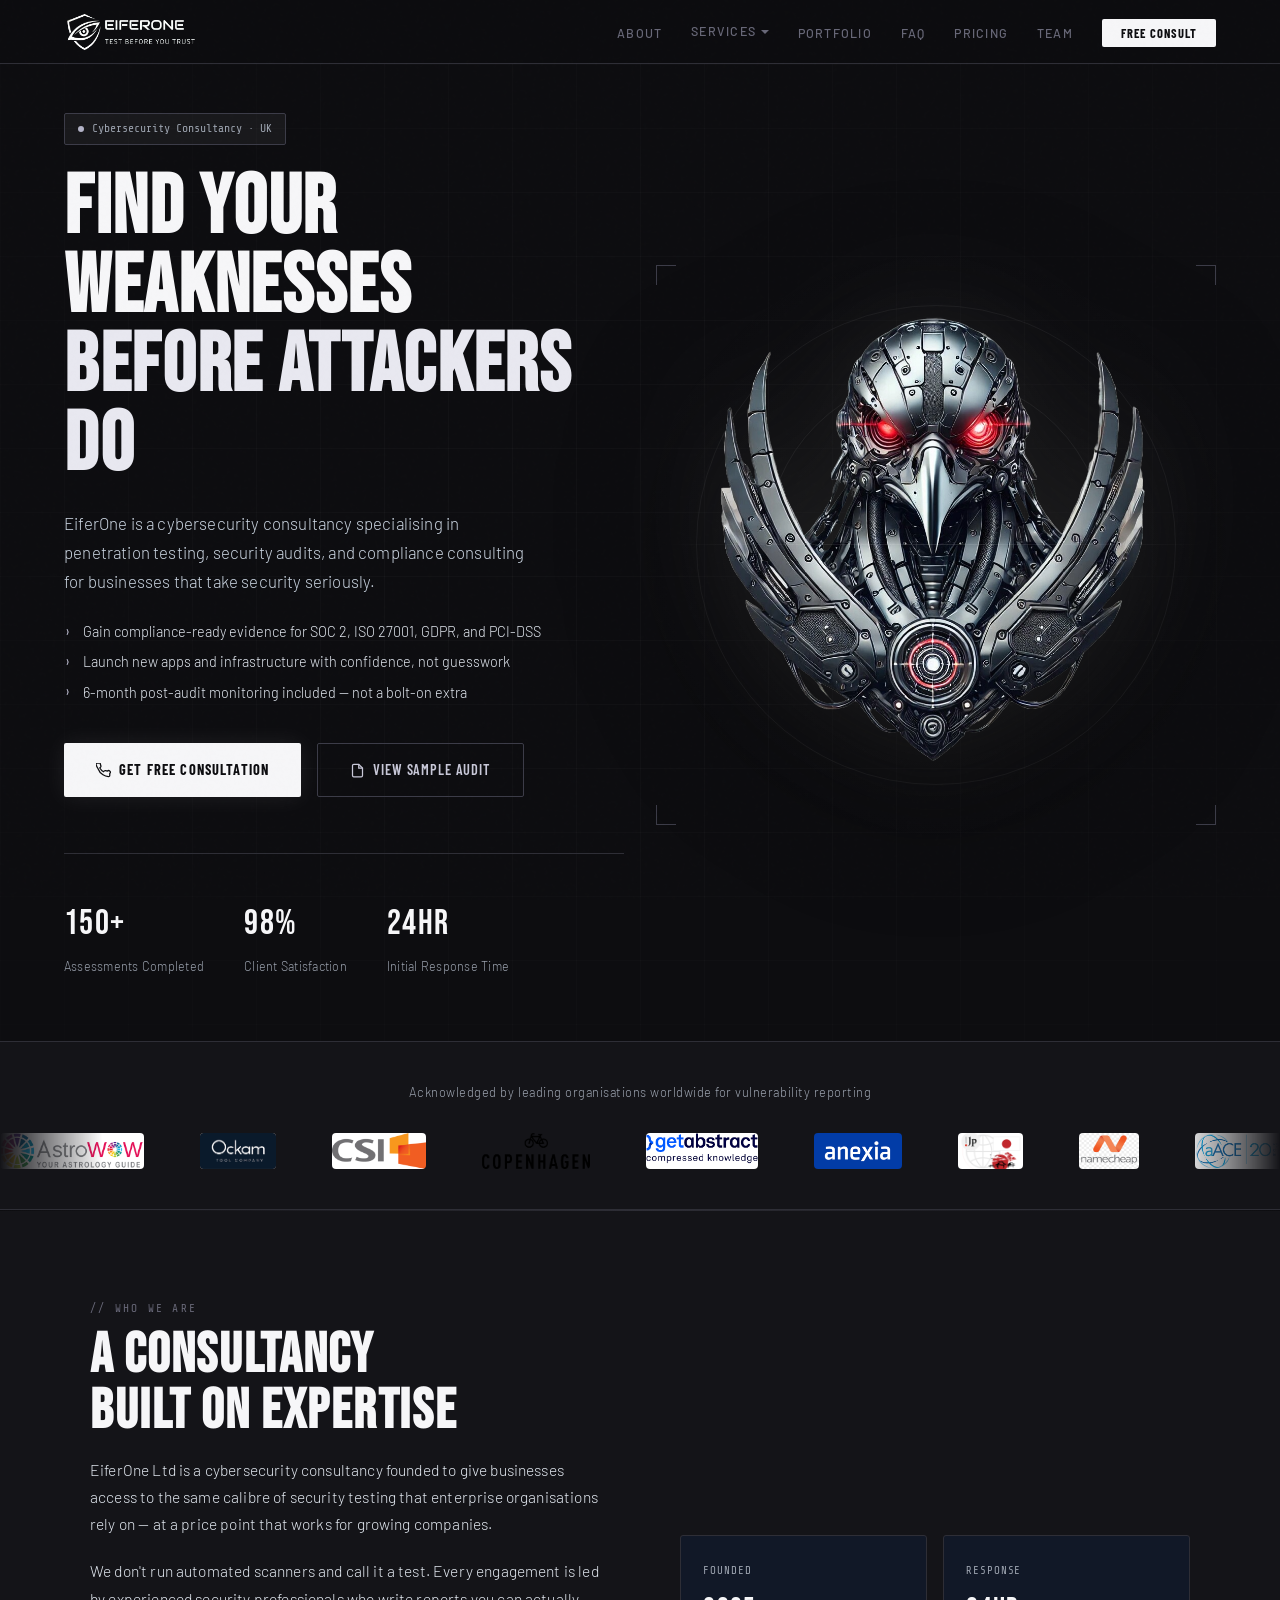
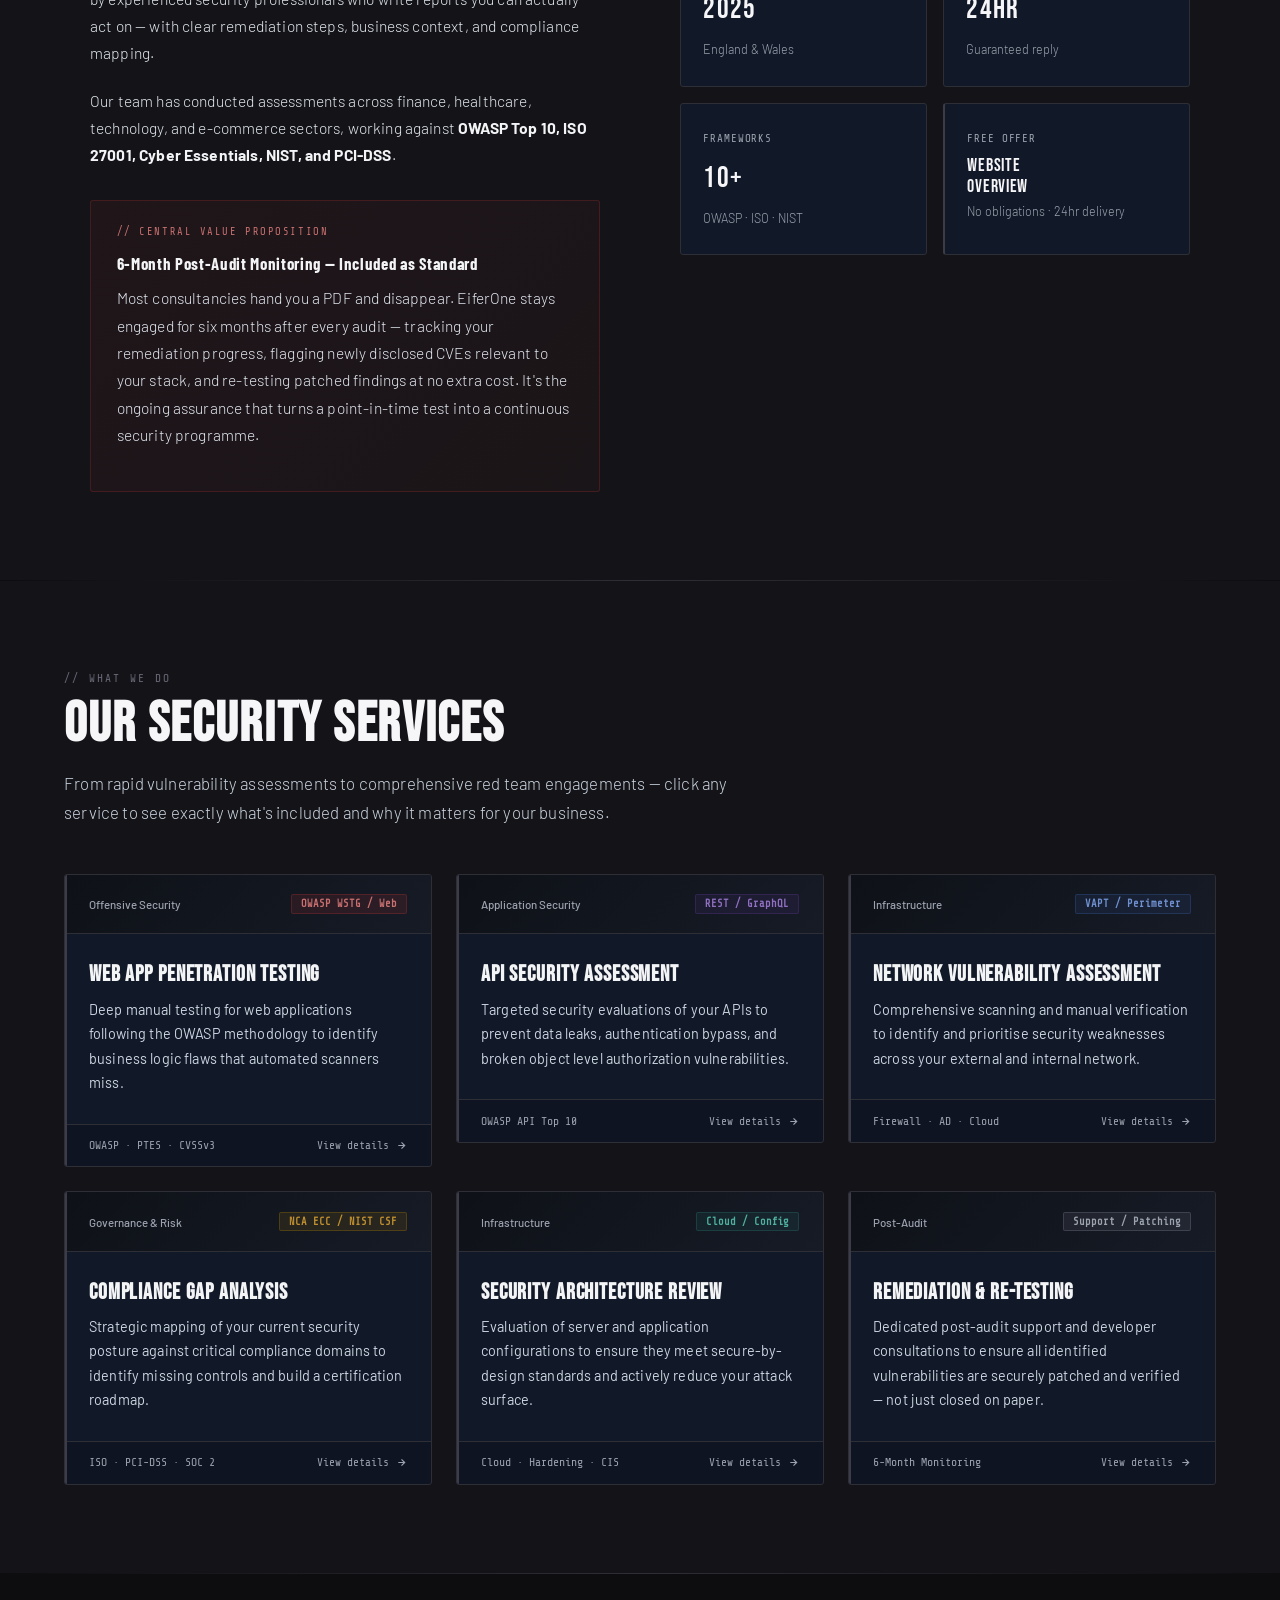
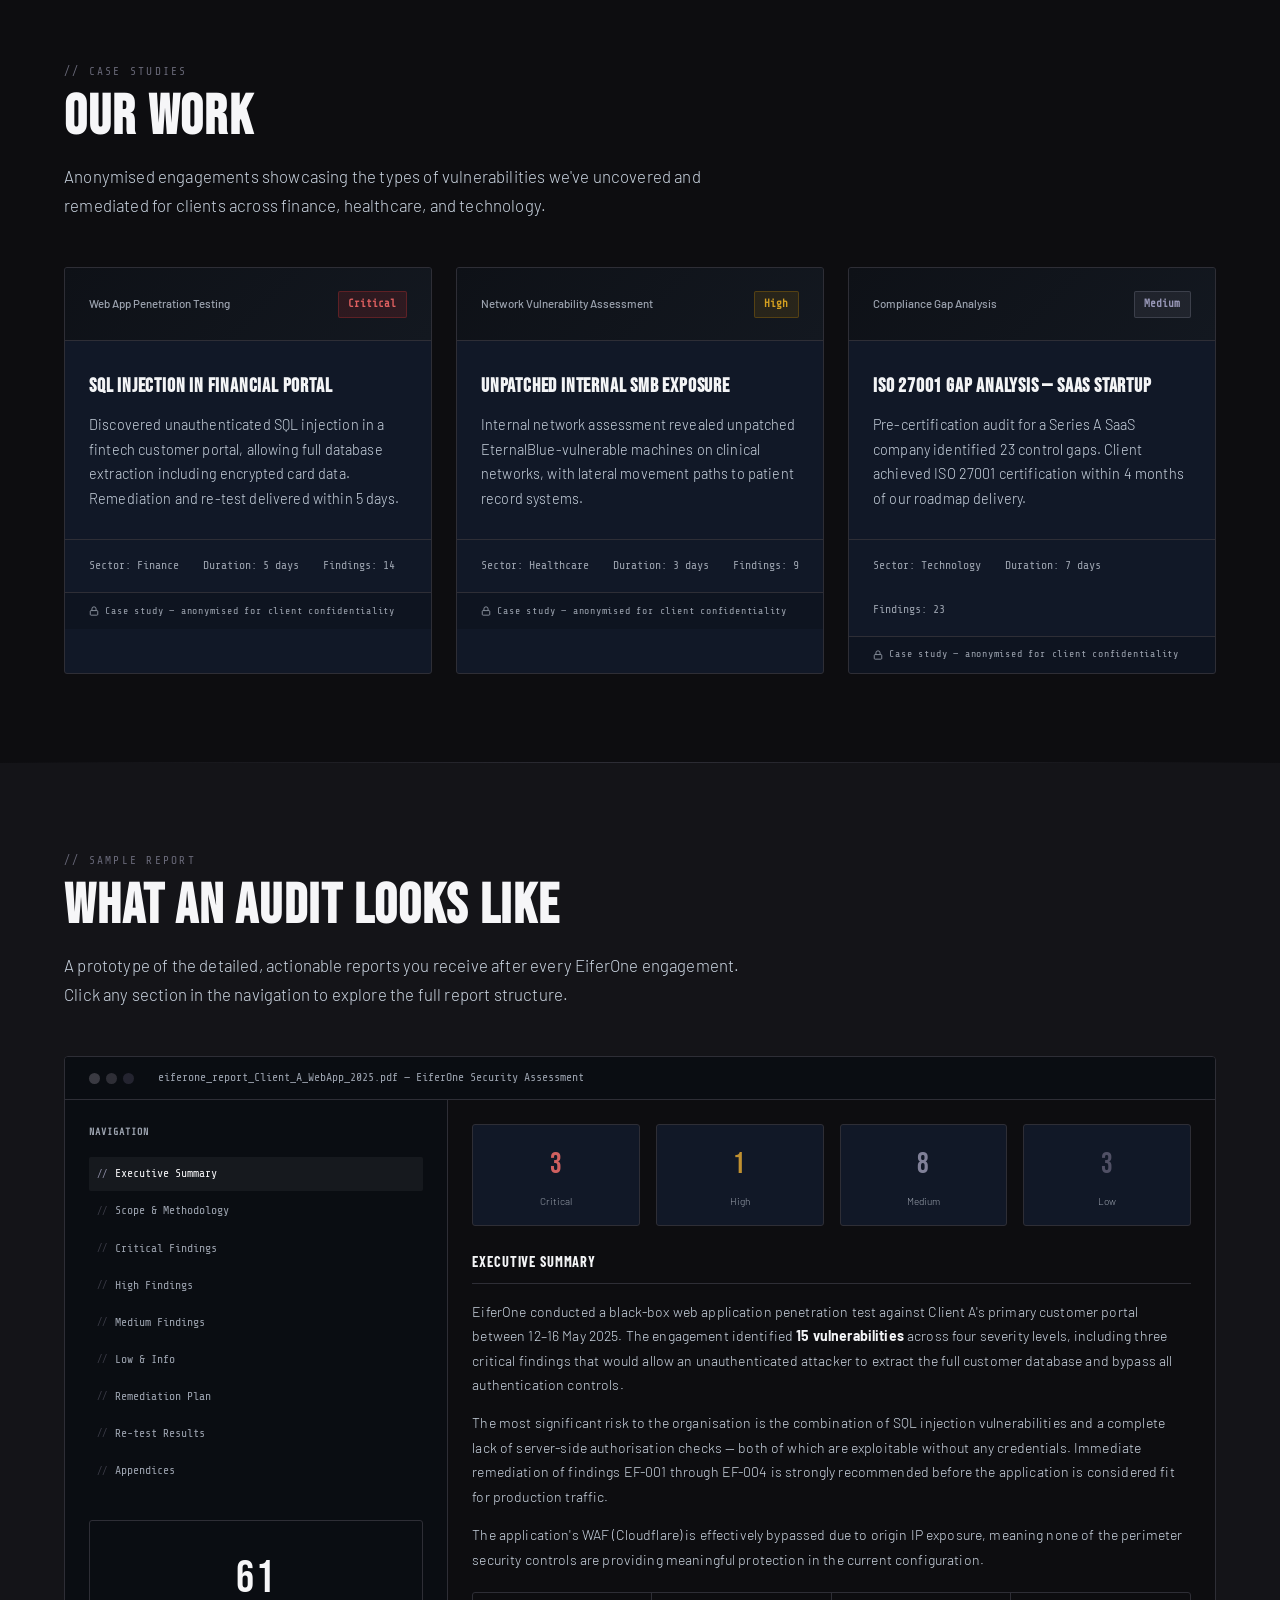
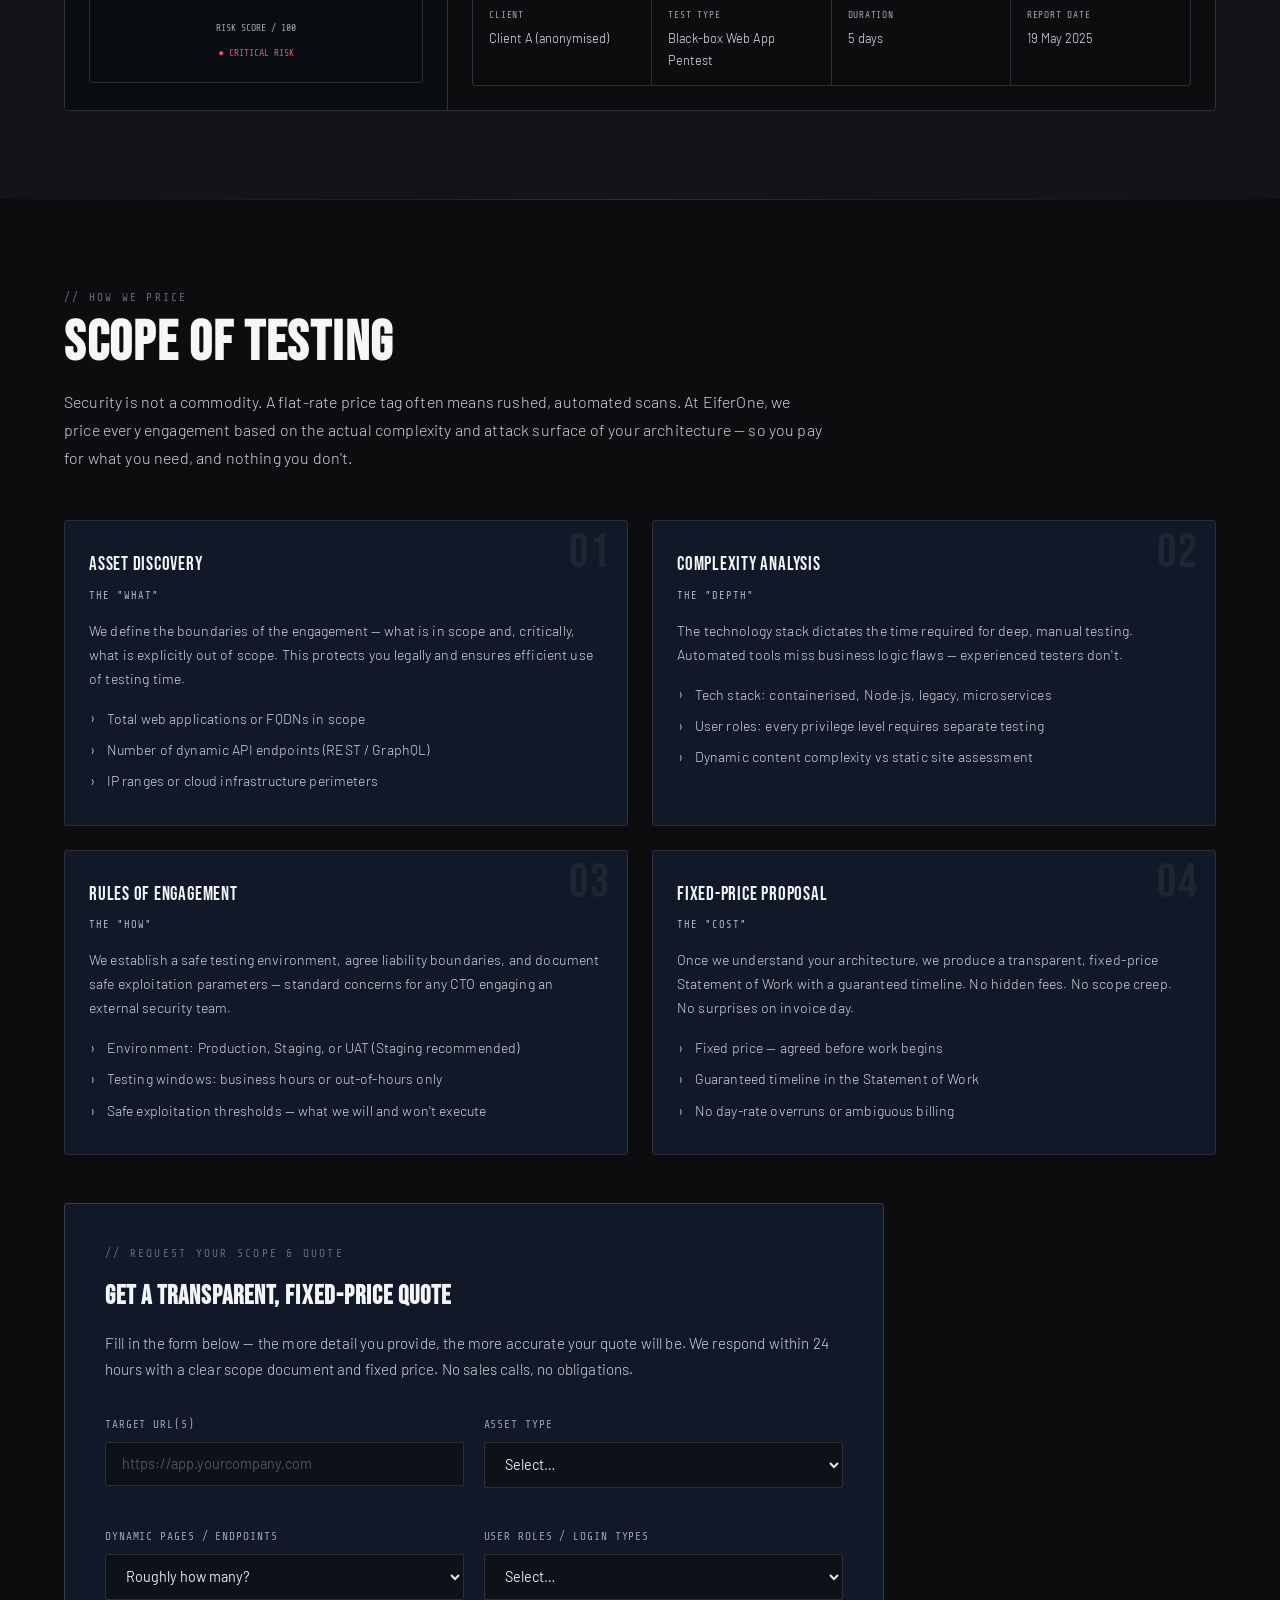
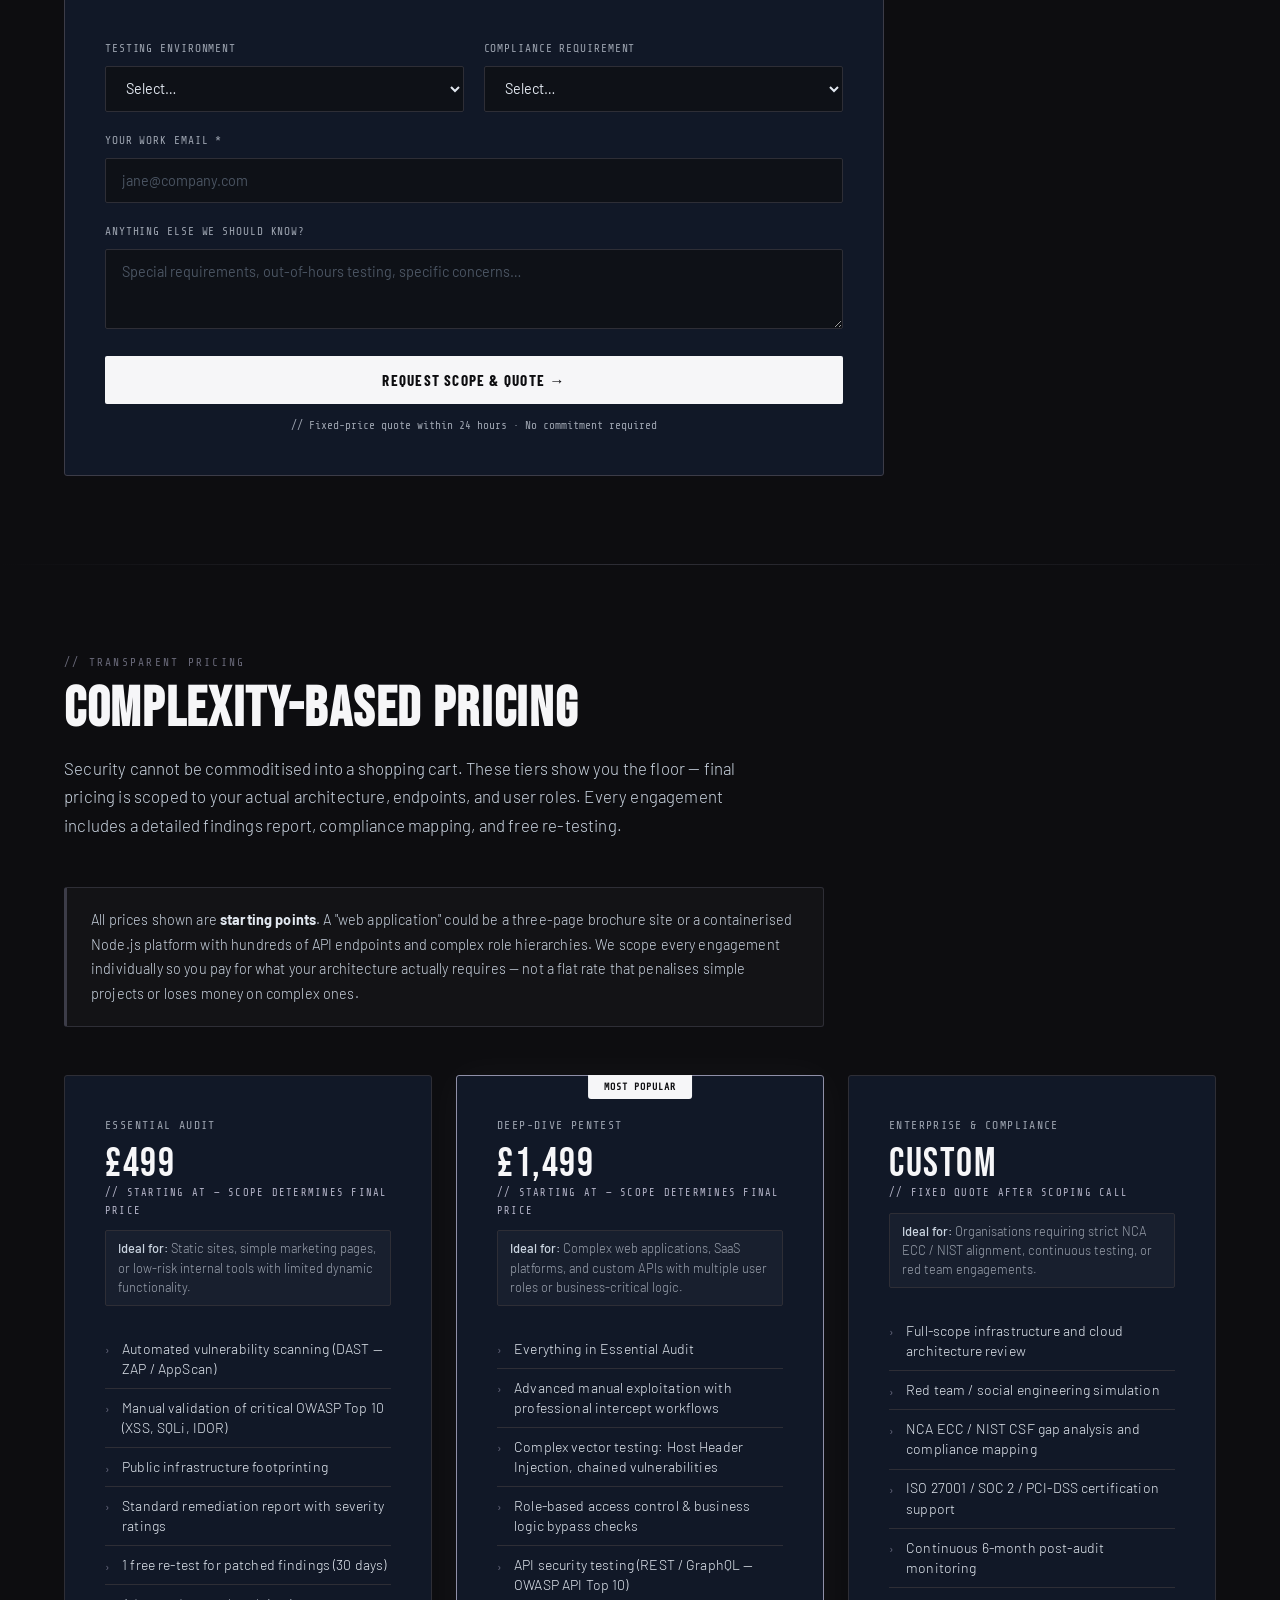
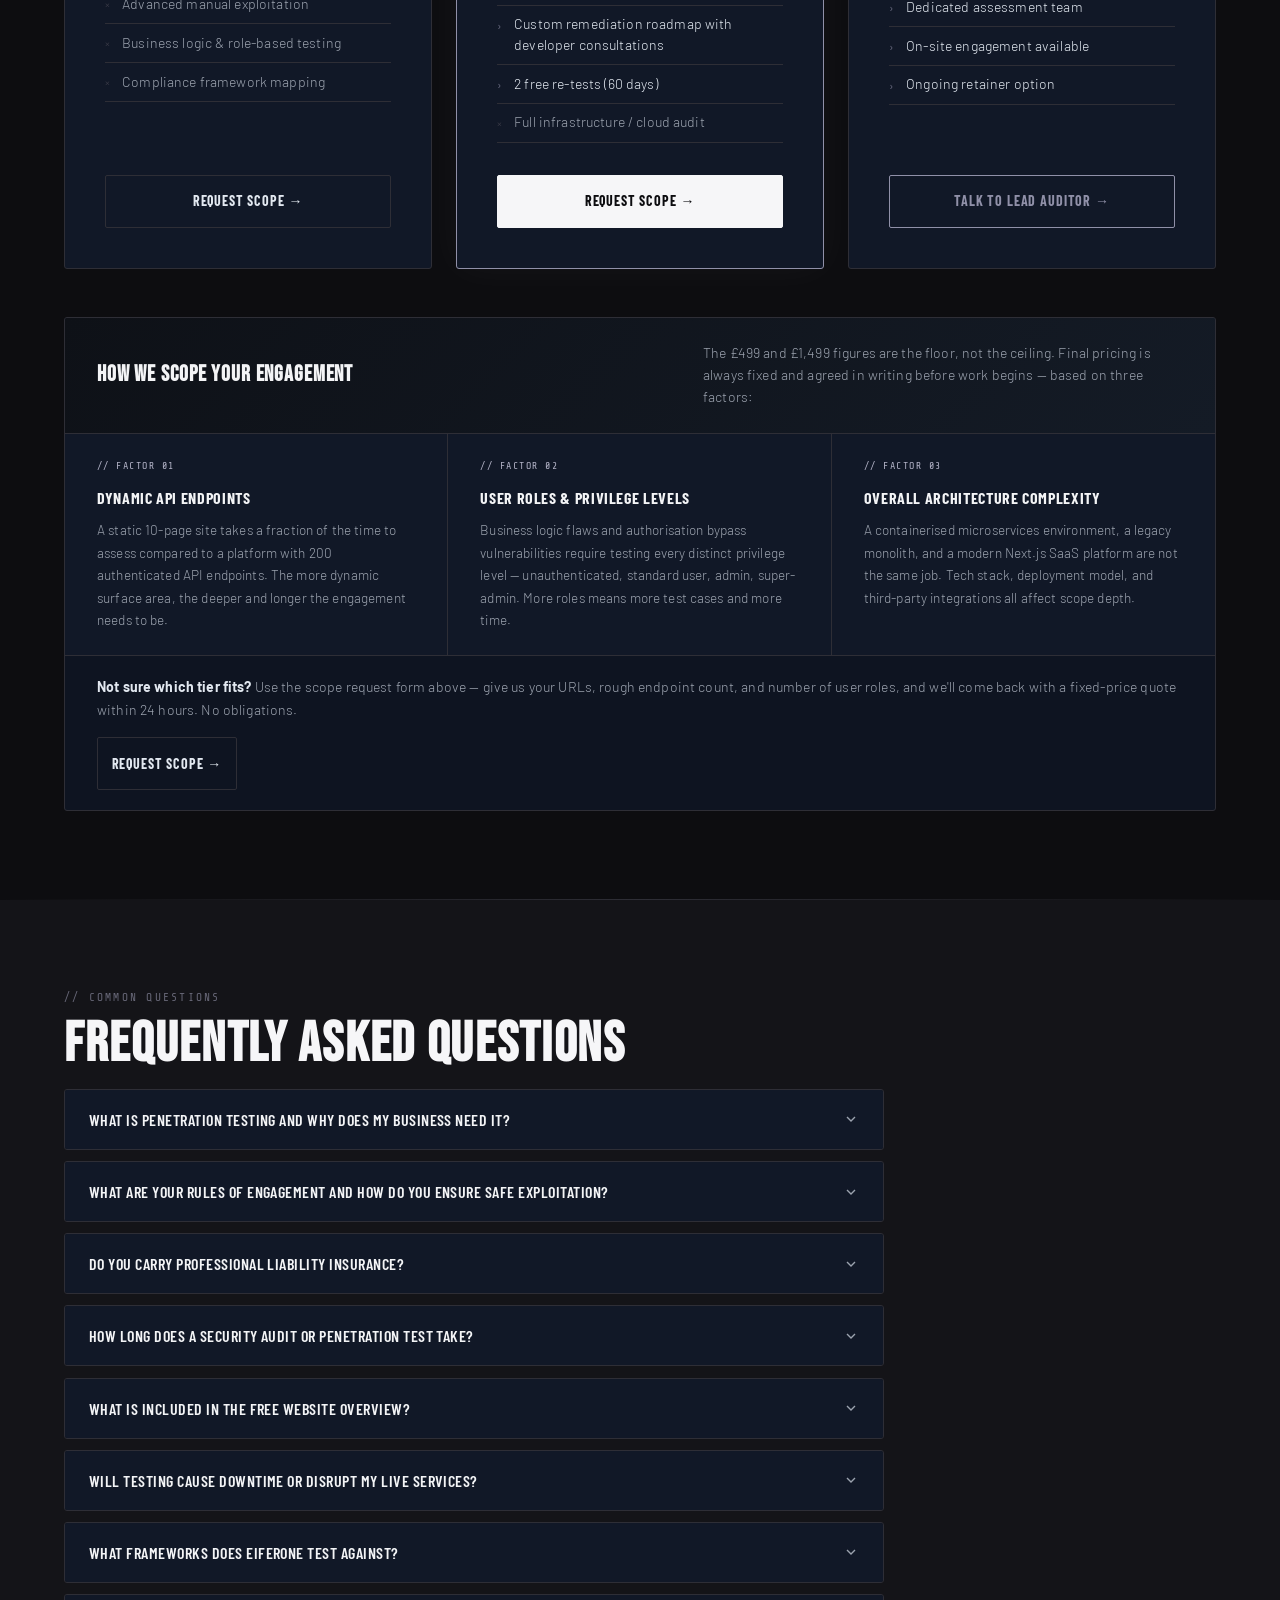
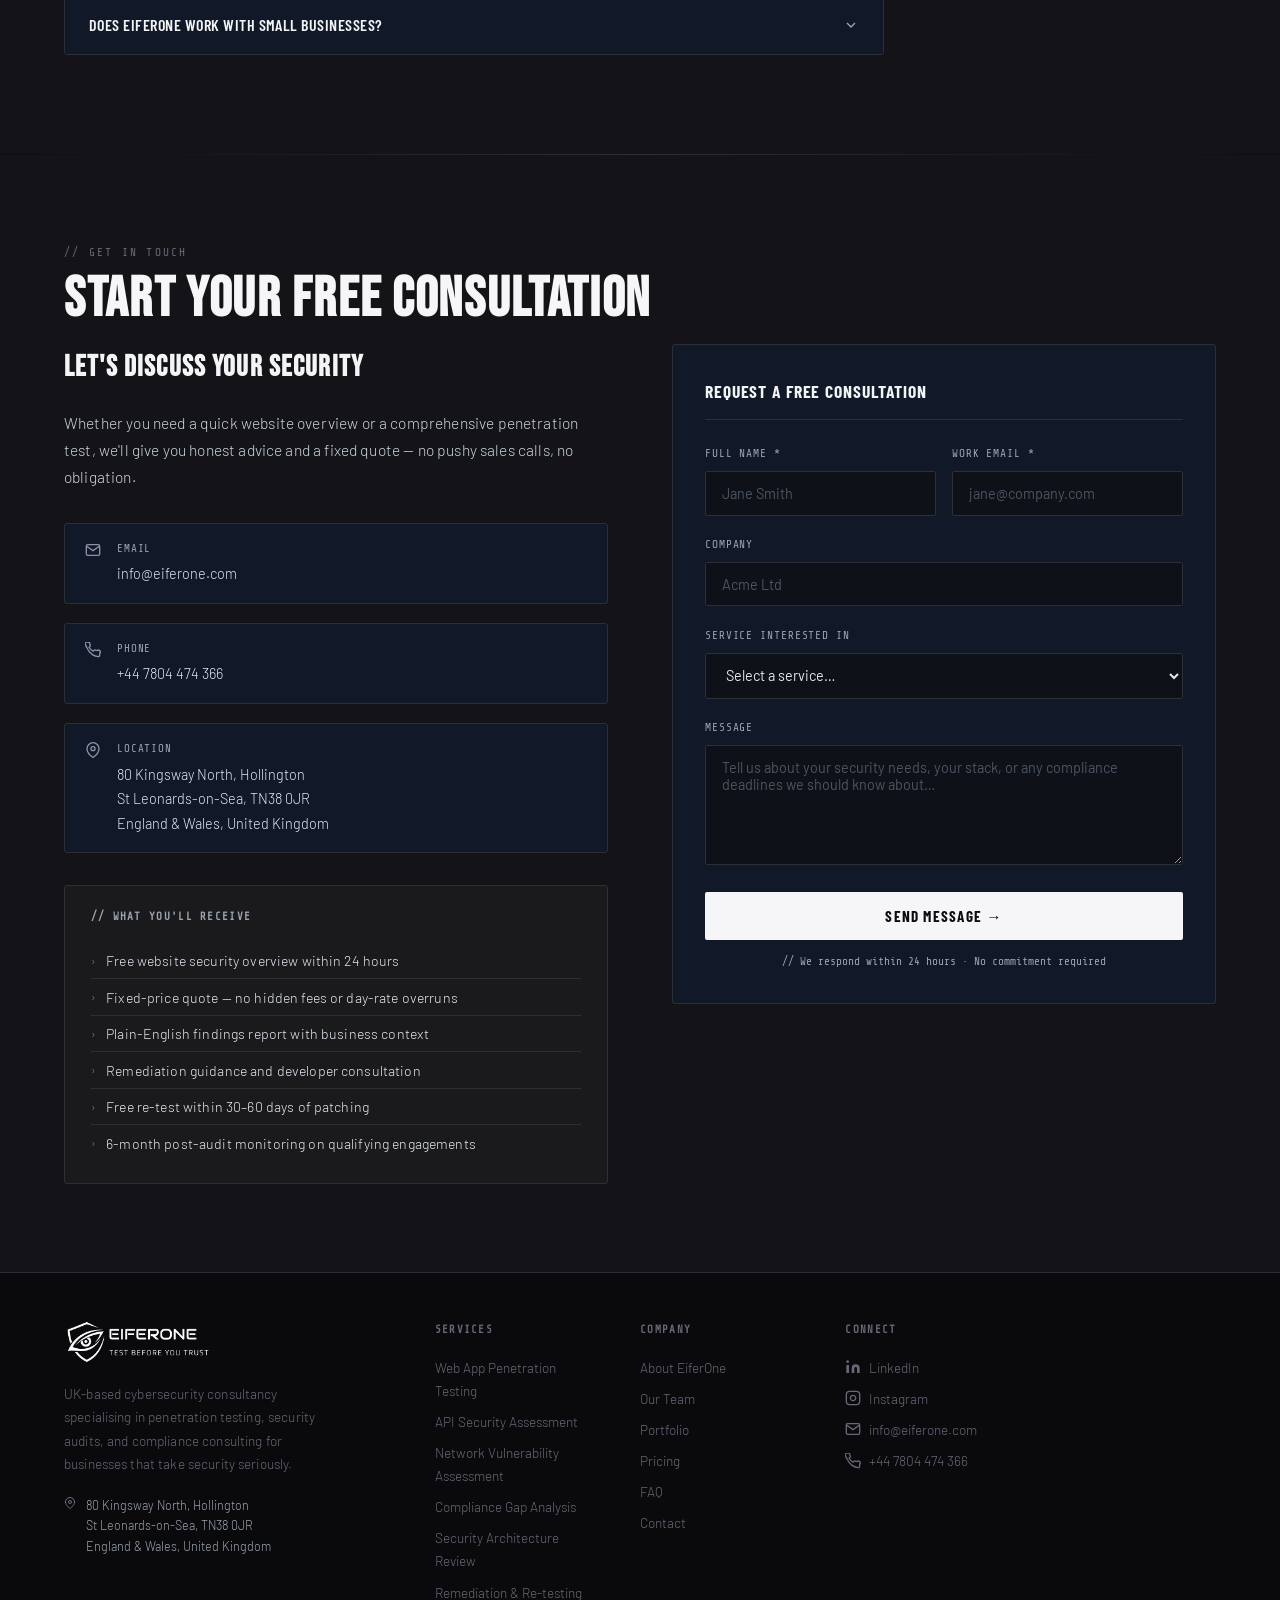
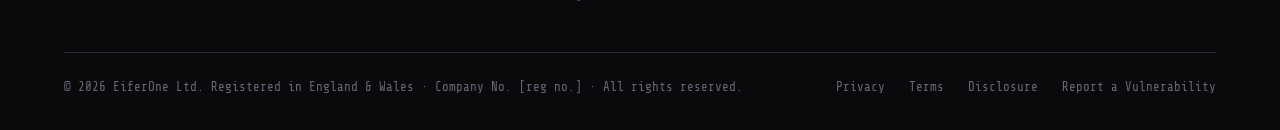
==== commit ca9f28d6: "Add files via upload" ====
--- a/index.html
+++ b/index.html
@@ -30,10 +30,48 @@
 <link rel="stylesheet" href="./shared.css">
 
 <script type="application/ld+json">
-{"@context":"https://schema.org","@type":"Organization","name":"EiferOne Ltd","url":"https://eiferone.com","logo":"https://eiferone.com/assets/footerlogo.png","description":"EiferOne is a UK-based cybersecurity consultancy specialising in penetration testing, security audits, network assessments, and compliance consulting.","address":{"@type":"PostalAddress","streetAddress":"80 Kingsway North, Hollington","addressCountry":"GB"},"contactPoint":{"@type":"ContactPoint","telephone":"+44-7804-474366","email":"info@eiferone.com","contactType":"customer service"},"sameAs":["https://linkedin.com/company/eiferone","https://github.com/eiferone"],"foundingDate":"2025","areaServed":"GB"}
+{"@context":"https://schema.org","@type":"Organization","name":"EiferOne Ltd","url":"https://eiferone.com","logo":"https://eiferone.com/assets/footerlogo.png","description":"EiferOne is a UK-based cybersecurity consultancy specialising in penetration testing, security audits, network assessments, and compliance consulting.","address":{"@type":"PostalAddress","streetAddress":"80 Kingsway North, Hollington","addressLocality":"St Leonards-on-Sea","postalCode":"TN38 0JR","addressCountry":"GB"},"contactPoint":{"@type":"ContactPoint","telephone":"+44-7804-474366","email":"info@eiferone.com","contactType":"customer service"},"sameAs":["https://www.linkedin.com/company/eiferone1/","https://www.instagram.com/eiferone__/"],"foundingDate":"2025","areaServed":"GB"}
 </script>
 
 <style>
+/* ── GLOBAL TYPOGRAPHY & READABILITY IMPROVEMENTS ────── */
+/* Body text improved: #E2E8F0 for primary, #9CA3AF for muted */
+/* Line-height set to 1.7 for all paragraphs */
+/* All-caps removed from descriptions — sentence case only */
+/* Body font: Barlow (clean sans-serif) instead of mono for descriptions */
+
+body {
+  /* Ensure base text uses improved colour */
+  color: #E2E8F0;
+}
+
+/* Override muted colour for better contrast on dark bg */
+:root {
+  --text-primary: #E2E8F0;
+  --text-secondary: #9CA3AF;
+  --card-bg: #111827;
+  --card-bg-alt: #1A1A1A;
+}
+
+/* Paragraph and body text improvements */
+p, li, .service-desc, .portfolio-desc, .modal-desc, .faq-a p, .about-text p, .contact-info p {
+  font-family: 'Barlow', sans-serif;
+  font-size: 0.975rem;
+  line-height: 1.75;
+  color: #E2E8F0;
+  letter-spacing: 0.01em;
+}
+
+/* Section lead text */
+.section-lead {
+  font-family: 'Barlow', sans-serif;
+  font-size: 1.05rem;
+  line-height: 1.7;
+  color: #CBD5E1;
+  max-width: 680px;
+  margin-bottom: 3rem;
+}
+
 /* ── PAGE-SPECIFIC STYLES ─────────────────────────────── */
 
 /* HERO */
@@ -55,7 +93,7 @@
 .hero-content { position: relative; z-index: 2; max-width: 600px; }
 .hero-tag {
   display: inline-flex; align-items: center; gap: 0.5rem;
-  font-family: 'Share Tech Mono', monospace; font-size: 0.72rem; color: var(--silver);
+  font-family: 'Share Tech Mono', monospace; font-size: 0.72rem; color: #9CA3AF;
   background: rgba(255,255,255,0.05); border: 1px solid var(--border2);
   padding: 0.3rem 0.8rem; border-radius: 2px; margin-bottom: 1.5rem;
   animation: fadeUp 0.6s ease forwards;
@@ -67,11 +105,43 @@
 }
 @keyframes blink { 0%,100%{opacity:1} 50%{opacity:0.2} }
 
+/* Hero sub — improved readability */
 .hero-sub {
-  font-size: 1rem; color: var(--silver); max-width: 460px;
-  margin-bottom: 2.5rem; line-height: 1.8;
+  font-family: 'Barlow', sans-serif;
+  font-size: 1.05rem;
+  color: #CBD5E1;
+  max-width: 480px;
+  margin-bottom: 1.5rem;
+  line-height: 1.75;
   animation: fadeUp 0.7s 0.2s ease both;
 }
+
+/* Value proposition highlight under hero sub */
+.hero-value-prop {
+  display: flex;
+  flex-direction: column;
+  gap: 0.55rem;
+  margin-bottom: 2.5rem;
+  animation: fadeUp 0.7s 0.25s ease both;
+}
+.hero-value-prop-item {
+  display: flex;
+  align-items: flex-start;
+  gap: 0.75rem;
+  font-family: 'Barlow', sans-serif;
+  font-size: 0.9rem;
+  color: #E2E8F0;
+  line-height: 1.5;
+}
+.hero-value-prop-item::before {
+  content: '›';
+  color: var(--accent2);
+  font-family: 'Share Tech Mono', monospace;
+  font-size: 0.85rem;
+  flex-shrink: 0;
+  margin-top: 0.05rem;
+}
+
 .hero-actions { display: flex; gap: 1rem; flex-wrap: wrap; animation: fadeUp 0.7s 0.3s ease both; }
 
 .hero-stats {
@@ -84,8 +154,9 @@
   font-size: 2.2rem; letter-spacing: 0.04em; color: var(--white);
 }
 .stat-label {
-  font-size: 0.72rem; color: var(--muted);
-  text-transform: uppercase; letter-spacing: 0.08em; margin-top: 0.1rem;
+  font-family: 'Barlow', sans-serif;
+  font-size: 0.78rem; color: #9CA3AF;
+  letter-spacing: 0.02em; margin-top: 0.15rem;
 }
 @keyframes fadeUp { from{opacity:0;transform:translateY(22px)} to{opacity:1;transform:translateY(0)} }
 
@@ -125,9 +196,10 @@
   overflow: hidden;
 }
 .ack-label {
-  text-align: center; font-family: 'Share Tech Mono', monospace;
-  font-size: 0.68rem; color: var(--muted);
-  text-transform: uppercase; letter-spacing: 0.18em;
+  text-align: center;
+  font-family: 'Barlow', sans-serif;
+  font-size: 0.8rem; color: #9CA3AF;
+  letter-spacing: 0.04em;
   margin-bottom: 1.8rem; padding: 0 5%;
 }
 .slider-outer {
@@ -144,16 +216,65 @@
 /* ABOUT */
 #about { background: var(--dark); }
 .about-grid { max-width:1100px; margin:0 auto; display:grid; grid-template-columns:1fr 1fr; gap:5rem; align-items:center; }
-.about-text p { color:var(--silver); font-size:0.975rem; margin-bottom:1rem; }
+
+/* About text paragraphs — improved spacing */
+.about-text p {
+  font-family: 'Barlow', sans-serif;
+  color: #E2E8F0;
+  font-size: 0.975rem;
+  line-height: 1.75;
+  margin-bottom: 1.25rem;
+}
+
 .about-stats { display:grid; grid-template-columns:1fr 1fr; gap:1rem; }
 .about-stat {
-  background: var(--card); border: 1px solid var(--border);
-  border-radius: 3px; padding: 1.4rem; transition: border-color 0.2s;
+  background: #111827;
+  border: 1px solid var(--border);
+  border-radius: 3px; padding: 1.6rem 1.4rem; transition: border-color 0.2s;
 }
 .about-stat:hover { border-color: var(--border2); }
-.about-stat-label { font-family:'Share Tech Mono',monospace; font-size:0.68rem; color:var(--muted); margin-bottom:0.4rem; text-transform:uppercase; letter-spacing:0.08em; }
+.about-stat-label {
+  font-family: 'Share Tech Mono', monospace;
+  font-size: 0.68rem; color: #9CA3AF;
+  margin-bottom: 0.4rem; text-transform: uppercase; letter-spacing: 0.08em;
+}
 .about-stat-val { font-family:'Bebas Neue',sans-serif; font-size:1.8rem; letter-spacing:0.04em; color:var(--white); }
-.about-stat-sub { font-size:0.78rem; color:var(--muted); margin-top:0.2rem; }
+.about-stat-sub {
+  font-family: 'Barlow', sans-serif;
+  font-size: 0.78rem; color: #9CA3AF; margin-top: 0.25rem;
+}
+
+/* POST-AUDIT MONITORING VALUE PROP BANNER */
+.monitoring-banner {
+  margin-top: 2rem;
+  background: linear-gradient(135deg, rgba(180,50,50,0.08), rgba(180,50,50,0.04));
+  border: 1px solid rgba(180,50,50,0.25);
+  border-radius: 3px;
+  padding: 1.4rem 1.6rem;
+}
+.monitoring-banner-label {
+  font-family: 'Share Tech Mono', monospace;
+  font-size: 0.65rem;
+  color: #c87070;
+  text-transform: uppercase;
+  letter-spacing: 0.15em;
+  margin-bottom: 0.5rem;
+}
+.monitoring-banner-title {
+  font-family: 'Barlow Condensed', sans-serif;
+  font-size: 1.05rem;
+  font-weight: 700;
+  letter-spacing: 0.04em;
+  color: #F3F4F6;
+  margin-bottom: 0.4rem;
+}
+.monitoring-banner-desc {
+  font-family: 'Barlow', sans-serif;
+  font-size: 0.875rem;
+  color: #CBD5E1;
+  line-height: 1.65;
+  margin: 0;
+}
 
 /* SERVICES */
 #services { background: var(--dark); }
@@ -165,7 +286,8 @@
   font-family: inherit; display: block;
 }
 .service-card {
-  background: var(--card); border: 1px solid var(--border);
+  background: #111827;
+  border: 1px solid var(--border);
   border-radius: 3px; overflow: hidden;
   transition: border-color 0.25s, transform 0.25s, box-shadow 0.25s;
   display: flex; flex-direction: column; height: 100%;
@@ -178,18 +300,22 @@
 .service-card-wrap:hover .service-card,
 .service-card-wrap:focus-visible .service-card {
   border-color: var(--border2); transform: translateY(-4px);
-  box-shadow: 0 12px 40px rgba(0,0,0,0.35);
+  box-shadow: 0 12px 40px rgba(0,0,0,0.45);
 }
 .service-card-wrap:hover .service-card::after { background: var(--silver); width: 3px; }
 .service-card-wrap:focus-visible .service-card { outline: 2px solid var(--accent2); outline-offset: 2px; }
 
 .service-header {
   padding: 1.2rem 1.5rem;
-  background: linear-gradient(135deg, #171720, #1e1e28);
+  background: linear-gradient(135deg, #0e1117, #161b26);
   border-bottom: 1px solid var(--border);
   display: flex; justify-content: space-between; align-items: center;
 }
-.service-type { font-family:'Share Tech Mono',monospace; font-size:0.7rem; color:var(--muted); }
+.service-type {
+  font-family: 'Barlow', sans-serif;
+  font-size: 0.72rem; color: #9CA3AF;
+  font-weight: 500;
+}
 .service-badge {
   font-size: 0.65rem; font-weight: 600; padding: 0.18rem 0.55rem; border-radius: 2px;
   font-family: 'Share Tech Mono', monospace; white-space: nowrap;
@@ -199,21 +325,32 @@
 .badge-blue   { background:rgba(60,100,180,0.12); color:#7090d0; border:1px solid rgba(60,100,180,0.28); }
 .badge-purple { background:rgba(100,60,160,0.12); color:#9070c0; border:1px solid rgba(100,60,160,0.28); }
 .badge-teal   { background:rgba(40,130,120,0.12); color:#50b0a0; border:1px solid rgba(40,130,120,0.28); }
-.badge-grey   { background:rgba(160,160,180,0.10);color:var(--silver); border:1px solid rgba(160,160,180,0.22); }
-
-.service-body { padding: 1.5rem; flex: 1; }
-.service-title { margin-bottom: 0.5rem; }
-.service-desc { font-size:0.875rem; color:var(--silver); line-height:1.65; }
+.badge-grey   { background:rgba(160,160,180,0.10);color:#9CA3AF; border:1px solid rgba(160,160,180,0.22); }
+
+.service-body { padding: 1.75rem 1.5rem; flex: 1; }
+.service-title {
+  font-family: 'Bebas Neue', sans-serif;
+  font-size: 1.35rem;
+  letter-spacing: 0.04em;
+  color: #F3F4F6;
+  margin-bottom: 0.65rem;
+}
+.service-desc {
+  font-family: 'Barlow', sans-serif;
+  font-size: 0.9rem;
+  color: #CBD5E1;
+  line-height: 1.7;
+}
 .service-footer {
   padding: 0.9rem 1.5rem; border-top: 1px solid var(--border);
   display: flex; align-items: center; justify-content: space-between;
-  font-size: 0.72rem; font-family: 'Share Tech Mono', monospace; color: var(--muted);
-  background: rgba(0,0,0,0.12); transition: background 0.2s;
+  font-size: 0.72rem; font-family: 'Share Tech Mono', monospace; color: #9CA3AF;
+  background: rgba(0,0,0,0.15); transition: background 0.2s;
 }
 .service-card-wrap:hover .service-footer { background: rgba(255,255,255,0.025); }
 .service-action {
   display: flex; align-items: center; gap: 0.45rem;
-  font-size: 0.7rem; color: var(--silver); transition: color 0.2s, gap 0.2s;
+  font-size: 0.7rem; color: #9CA3AF; transition: color 0.2s, gap 0.2s;
 }
 .service-card-wrap:hover .service-action { color: var(--white); gap: 0.65rem; }
 
@@ -226,8 +363,8 @@
 .modal-overlay.active { display: flex; animation: overlayIn 0.25s ease; }
 @keyframes overlayIn { from{opacity:0} to{opacity:1} }
 .modal-box {
-  background: var(--dark); border: 1px solid var(--border2);
-  border-radius: 6px; max-width: 600px; width: 100%; padding: 2.5rem;
+  background: #111827; border: 1px solid var(--border2);
+  border-radius: 6px; max-width: 620px; width: 100%; padding: 2.5rem;
   position: relative; animation: modalIn 0.3s cubic-bezier(0.34,1.56,0.64,1);
   max-height: 90vh; overflow-y: auto;
 }
@@ -235,17 +372,31 @@
 .modal-close {
   position: absolute; top: 1rem; right: 1rem;
   background: transparent; border: 1px solid var(--border);
-  color: var(--muted); width: 32px; height: 32px; border-radius: 50%;
+  color: #9CA3AF; width: 32px; height: 32px; border-radius: 50%;
   cursor: pointer; font-size: 1rem; display: flex; align-items: center; justify-content: center;
   transition: border-color 0.2s, color 0.2s;
 }
 .modal-close:hover { border-color: var(--silver); color: var(--white); }
 .modal-close:focus-visible { outline: 2px solid var(--accent2); outline-offset: 2px; }
-.modal-tag { font-family:'Share Tech Mono',monospace; font-size:0.68rem; color:var(--muted); text-transform:uppercase; letter-spacing:0.15em; margin-bottom:0.75rem; }
-.modal-title { font-family:'Bebas Neue',sans-serif; font-size:2rem; letter-spacing:0.04em; color:var(--white); margin-bottom:1rem; line-height:1; }
-.modal-desc { font-size:0.9rem; color:var(--silver); margin-bottom:1.5rem; line-height:1.8; }
-.modal-benefits { list-style:none; margin-bottom:2rem; }
-.modal-benefits li { font-size:0.875rem; color:var(--text); padding:0.5rem 0; border-bottom:1px solid var(--border); display:flex; align-items:flex-start; gap:0.75rem; }
+.modal-tag {
+  font-family: 'Share Tech Mono', monospace;
+  font-size: 0.68rem; color: #9CA3AF; text-transform: uppercase; letter-spacing: 0.15em; margin-bottom: 0.75rem;
+}
+.modal-title {
+  font-family: 'Bebas Neue', sans-serif;
+  font-size: 2rem; letter-spacing: 0.04em; color: #F3F4F6; margin-bottom: 1rem; line-height: 1;
+}
+.modal-desc {
+  font-family: 'Barlow', sans-serif;
+  font-size: 0.95rem; color: #CBD5E1; margin-bottom: 1.5rem; line-height: 1.75;
+}
+.modal-benefits { list-style: none; margin-bottom: 2rem; }
+.modal-benefits li {
+  font-family: 'Barlow', sans-serif;
+  font-size: 0.9rem; color: #E2E8F0;
+  padding: 0.55rem 0; border-bottom: 1px solid var(--border);
+  display: flex; align-items: flex-start; gap: 0.75rem; line-height: 1.5;
+}
 .modal-benefits li::before { content:'›'; color:var(--silver); flex-shrink:0; font-family:'Share Tech Mono',monospace; font-size:0.75rem; margin-top:0.1rem; }
 .modal-benefits li:last-child { border-bottom:none; }
 
@@ -253,92 +404,217 @@
 #portfolio { background: var(--black); }
 .portfolio-grid { display:grid; grid-template-columns:repeat(auto-fit,minmax(300px,1fr)); gap:1.5rem; }
 .portfolio-card {
-  background: var(--card); border: 1px solid var(--border);
+  background: #111827; border: 1px solid var(--border);
   border-radius: 3px; overflow: hidden; transition: border-color 0.25s;
 }
 .portfolio-card:hover { border-color: var(--border2); }
 .portfolio-header {
   padding: 1.4rem 1.5rem;
-  background: linear-gradient(135deg, #111118, #181820);
+  background: linear-gradient(135deg, #0e1117, #131820);
   border-bottom: 1px solid var(--border);
   display: flex; justify-content: space-between; align-items: center;
 }
-.portfolio-type { font-family:'Share Tech Mono',monospace; font-size:0.7rem; color:var(--muted); }
+.portfolio-type {
+  font-family: 'Barlow', sans-serif;
+  font-size: 0.72rem; color: #9CA3AF; font-weight: 500;
+}
 .severity { font-size:0.68rem; font-weight:600; padding:0.2rem 0.6rem; border-radius:2px; font-family:'Share Tech Mono',monospace; }
 .severity.critical { background:rgba(220,50,50,0.14); color:#e06060; border:1px solid rgba(220,50,50,0.28); }
 .severity.high     { background:rgba(200,140,0,0.12);  color:#d4a020; border:1px solid rgba(200,140,0,0.28); }
 .severity.medium   { background:rgba(160,160,180,0.10); color:#9898b8; border:1px solid rgba(160,160,180,0.22); }
-.portfolio-body { padding: 1.5rem; }
-.portfolio-title { margin-bottom: 0.5rem; }
-.portfolio-desc { font-size:0.875rem; color:var(--silver); line-height:1.65; }
-.portfolio-meta { padding:1rem 1.5rem; border-top:1px solid var(--border); display:flex; gap:1.5rem; font-size:0.72rem; color:var(--muted); font-family:'Share Tech Mono',monospace; flex-wrap:wrap; }
+.portfolio-body { padding: 1.75rem 1.5rem; }
+.portfolio-title {
+  font-family: 'Bebas Neue', sans-serif;
+  font-size: 1.25rem; letter-spacing: 0.04em; color: #F3F4F6; margin-bottom: 0.65rem;
+}
+.portfolio-desc {
+  font-family: 'Barlow', sans-serif;
+  font-size: 0.9rem; color: #CBD5E1; line-height: 1.7;
+}
+.portfolio-meta {
+  padding: 1rem 1.5rem; border-top: 1px solid var(--border);
+  display: flex; gap: 1.5rem;
+  font-family: 'Share Tech Mono', monospace;
+  font-size: 0.72rem; color: #9CA3AF; flex-wrap: wrap;
+}
 .portfolio-readonly {
   padding: 0.6rem 1.5rem; background: rgba(0,0,0,0.18); border-top: 1px solid var(--border);
-  font-family: 'Share Tech Mono', monospace; font-size: 0.62rem; color: var(--muted);
+  font-family: 'Share Tech Mono', monospace; font-size: 0.62rem; color: #9CA3AF;
   letter-spacing: 0.08em; display: flex; align-items: center; gap: 0.4rem;
 }
 
 /* AUDIT SAMPLE */
 #audit { background: var(--dark); }
 .audit-report { background:var(--black); border:1px solid var(--border); border-radius:4px; overflow:hidden; font-family:'Share Tech Mono',monospace; }
-.audit-topbar { background:#0d0d12; padding:0.7rem 1.5rem; display:flex; align-items:center; gap:1.5rem; border-bottom:1px solid var(--border); }
+.audit-topbar { background:#0a0d12; padding:0.7rem 1.5rem; display:flex; align-items:center; gap:1.5rem; border-bottom:1px solid var(--border); }
 .audit-dots { display:flex; gap:6px; }
 .audit-dots span { width:11px; height:11px; border-radius:50%; }
 .audit-dots span:nth-child(1){background:#3a3a42} .audit-dots span:nth-child(2){background:#2e2e36} .audit-dots span:nth-child(3){background:#242430}
-.audit-topbar-title { font-size:0.72rem; color:var(--muted); }
-.audit-summary-bar { display:none; background:#0d0d12; border-bottom:1px solid var(--border); padding:0.75rem 1.5rem; font-size:0.68rem; color:var(--muted); font-family:'Share Tech Mono',monospace; gap:1rem; align-items:center; flex-wrap:wrap; }
-.audit-summary-bar span { color:var(--text); }
+.audit-topbar-title { font-size:0.72rem; color:#9CA3AF; }
+.audit-summary-bar { display:none; background:#0a0d12; border-bottom:1px solid var(--border); padding:0.75rem 1.5rem; font-size:0.68rem; color:#9CA3AF; font-family:'Share Tech Mono',monospace; gap:1rem; align-items:center; flex-wrap:wrap; }
+.audit-summary-bar span { color:#E2E8F0; }
 .audit-body { display:grid; grid-template-columns:1fr 2fr; }
-.audit-sidebar { background:#0d0d12; border-right:1px solid var(--border); padding:1.5rem; }
-.audit-sidebar h4 { font-size:0.62rem; color:var(--muted); text-transform:uppercase; letter-spacing:0.1em; margin-bottom:1rem; }
-.audit-nav a { display:flex; align-items:center; gap:0.5rem; font-size:0.72rem; color:var(--muted); text-decoration:none; padding:0.45rem 0.5rem; border-radius:2px; margin-bottom:0.2rem; transition:color 0.2s,background 0.2s; }
+.audit-sidebar { background:#0a0d12; border-right:1px solid var(--border); padding:1.5rem; }
+.audit-sidebar h4 { font-size:0.62rem; color:#9CA3AF; text-transform:uppercase; letter-spacing:0.1em; margin-bottom:1rem; }
+.audit-nav a { display:flex; align-items:center; gap:0.5rem; font-size:0.72rem; color:#9CA3AF; text-decoration:none; padding:0.45rem 0.5rem; border-radius:2px; margin-bottom:0.2rem; transition:color 0.2s,background 0.2s; }
 .audit-nav a.active,.audit-nav a:hover { color:var(--white); background:var(--dim); }
 .audit-nav a::before { content:'//'; color:var(--border2); font-size:0.62rem; }
 .audit-nav a.active::before { color:var(--silver); }
 .audit-score-box { margin-top:2rem; border:1px solid var(--border); border-radius:3px; padding:1.25rem; text-align:center; }
 .score-num { font-family:'Bebas Neue',sans-serif; font-size:2.8rem; letter-spacing:0.04em; color:var(--white); }
-.score-label { font-size:0.62rem; color:var(--muted); text-transform:uppercase; margin-top:0.2rem; }
+.score-label { font-size:0.62rem; color:#9CA3AF; text-transform:uppercase; margin-top:0.2rem; }
 .audit-main { padding:1.5rem; overflow:auto; }
-.audit-section-title { font-family:'Barlow Condensed',sans-serif; font-size:0.9rem; font-weight:700; color:var(--white); letter-spacing:0.06em; text-transform:uppercase; margin-bottom:1rem; padding-bottom:0.5rem; border-bottom:1px solid var(--border); }
+.audit-section-title { font-family:'Barlow Condensed',sans-serif; font-size:0.9rem; font-weight:700; color:#F3F4F6; letter-spacing:0.06em; text-transform:uppercase; margin-bottom:1rem; padding-bottom:0.5rem; border-bottom:1px solid var(--border); }
 .chart-row { display:grid; grid-template-columns:repeat(4,1fr); gap:1rem; margin-bottom:1.5rem; }
-.chart-item { background:var(--card); border:1px solid var(--border); border-radius:3px; padding:1rem; text-align:center; }
+.chart-item { background:#111827; border:1px solid var(--border); border-radius:3px; padding:1rem; text-align:center; }
 .chart-item-num { font-family:'Bebas Neue',sans-serif; font-size:1.8rem; letter-spacing:0.04em; }
-.chart-item-label { font-size:0.62rem; color:var(--muted); margin-top:0.15rem; }
+.chart-item-label { font-size:0.62rem; color:#9CA3AF; margin-top:0.15rem; font-family:'Barlow',sans-serif; }
 .chart-item.c{color:#d06060} .chart-item.h{color:#c09030} .chart-item.m{color:#808098} .chart-item.l{color:#505065}
-.finding { background:var(--card); border:1px solid var(--border); border-radius:3px; padding:1.25rem; margin-bottom:1rem; position:relative; overflow:hidden; }
+.finding { background:#111827; border:1px solid var(--border); border-radius:3px; padding:1.5rem; margin-bottom:1rem; position:relative; overflow:hidden; }
 .finding::before { content:''; position:absolute; left:0; top:0; bottom:0; width:2px; }
 .finding.critical::before{background:#c06060} .finding.high::before{background:#b09030} .finding.medium::before{background:#606075}
 .finding-header { display:flex; justify-content:space-between; align-items:center; margin-bottom:0.5rem; }
-.finding-name { font-size:0.78rem; color:var(--white); }
-.finding-desc { font-size:0.7rem; color:var(--silver); line-height:1.65; }
-.finding-code { background:rgba(0,0,0,0.45); border:1px solid var(--border); border-radius:2px; padding:0.7rem; margin-top:0.75rem; font-size:0.68rem; color:var(--silver); overflow-x:auto; }
+.finding-name { font-size:0.78rem; color:#F3F4F6; font-family:'Barlow',sans-serif; font-weight:500; }
+.finding-desc {
+  font-family: 'Barlow', sans-serif;
+  font-size: 0.82rem; color: #CBD5E1; line-height: 1.7;
+}
+.finding-code { background:rgba(0,0,0,0.45); border:1px solid var(--border); border-radius:2px; padding:0.7rem; margin-top:0.75rem; font-size:0.68rem; color:#CBD5E1; overflow-x:auto; font-family:'Share Tech Mono',monospace; }
 .terminal-line { opacity:0; animation:fadeIn 0.5s forwards; }
 .terminal-line:nth-child(1){animation-delay:.2s} .terminal-line:nth-child(2){animation-delay:.5s}
 .terminal-line:nth-child(3){animation-delay:.8s} .terminal-line:nth-child(4){animation-delay:1.1s}
 @keyframes fadeIn { to{opacity:1} }
 
+/* SCOPE SECTION */
+#scope { background: var(--black); }
+.scope-intro {
+  max-width: 760px;
+  margin-bottom: 3rem;
+}
+.scope-intro p {
+  font-family: 'Barlow', sans-serif;
+  font-size: 1rem; color: #CBD5E1; line-height: 1.75;
+}
+.scope-steps { display: grid; grid-template-columns: repeat(2, 1fr); gap: 1.5rem; margin-bottom: 3rem; }
+.scope-step {
+  background: #111827; border: 1px solid var(--border);
+  border-radius: 3px; padding: 1.75rem 1.5rem;
+  position: relative; transition: border-color 0.2s;
+}
+.scope-step:hover { border-color: var(--border2); }
+.scope-step-num {
+  font-family: 'Bebas Neue', sans-serif;
+  font-size: 3rem; letter-spacing: 0.04em;
+  color: rgba(255,255,255,0.06);
+  position: absolute; top: 0.5rem; right: 1rem;
+  line-height: 1;
+}
+.scope-step-title {
+  font-family: 'Bebas Neue', sans-serif;
+  font-size: 1.2rem; letter-spacing: 0.04em;
+  color: #F3F4F6; margin-bottom: 0.35rem;
+}
+.scope-step-sub {
+  font-family: 'Share Tech Mono', monospace;
+  font-size: 0.65rem; color: var(--accent2);
+  letter-spacing: 0.1em; text-transform: uppercase;
+  margin-bottom: 0.85rem;
+}
+.scope-step p {
+  font-family: 'Barlow', sans-serif;
+  font-size: 0.88rem; color: #CBD5E1; line-height: 1.7;
+  margin: 0;
+}
+.scope-step ul {
+  list-style: none; padding: 0; margin: 0.75rem 0 0;
+}
+.scope-step ul li {
+  font-family: 'Barlow', sans-serif;
+  font-size: 0.875rem; color: #CBD5E1;
+  padding: 0.3rem 0; display: flex; align-items: flex-start; gap: 0.6rem; line-height: 1.5;
+}
+.scope-step ul li::before { content: '›'; color: #9CA3AF; font-family: 'Share Tech Mono', monospace; flex-shrink: 0; margin-top: 0.05rem; }
+
+/* Scope request form */
+.scope-form-panel {
+  background: #111827; border: 1px solid var(--border2);
+  border-radius: 3px; padding: 2.5rem;
+  max-width: 820px;
+}
+.scope-form-intro {
+  font-family: 'Barlow', sans-serif;
+  font-size: 0.95rem; color: #CBD5E1;
+  line-height: 1.7; margin-bottom: 2rem;
+}
+.scope-form-grid { display: grid; grid-template-columns: 1fr 1fr; gap: 1.2rem; }
+
 /* PRICING */
 #pricing { background: var(--black); }
+.pricing-intro-note {
+  max-width: 760px;
+  margin-bottom: 3rem;
+  background: rgba(255,255,255,0.025);
+  border: 1px solid var(--border);
+  border-left: 3px solid var(--border2);
+  border-radius: 3px;
+  padding: 1.25rem 1.5rem;
+}
+.pricing-intro-note p {
+  font-family: 'Barlow', sans-serif;
+  font-size: 0.9rem; color: #CBD5E1; line-height: 1.7; margin: 0;
+}
+.pricing-intro-note p strong { color: #E2E8F0; }
 .pricing-grid { display:grid; grid-template-columns:repeat(3,1fr); gap:1.5rem; align-items:stretch; }
-.pricing-card { background:var(--card); border:1px solid var(--border); border-radius:3px; padding:2.5rem; position:relative; transition:border-color 0.3s,transform 0.3s; display:flex; flex-direction:column; }
+.pricing-card {
+  background: #111827; border: 1px solid var(--border);
+  border-radius: 3px; padding: 2.5rem; position: relative;
+  transition: border-color 0.3s, transform 0.3s; display: flex; flex-direction: column;
+}
 .pricing-card:hover { transform:translateY(-4px); border-color:var(--border2); }
 .pricing-card.featured { border-color:var(--silver); box-shadow:0 0 40px rgba(255,255,255,0.04); }
 .featured-badge { position:absolute; top:-1px; left:50%; transform:translateX(-50%); background:var(--white); color:var(--black); font-size:0.62rem; font-weight:700; letter-spacing:0.1em; text-transform:uppercase; padding:0.22rem 1rem; border-radius:0 0 3px 3px; font-family:'Share Tech Mono',monospace; }
-.plan-name { font-family:'Share Tech Mono',monospace; font-size:0.72rem; color:var(--muted); text-transform:uppercase; letter-spacing:0.12em; margin-bottom:0.5rem; }
-.plan-price { font-family:'Bebas Neue',sans-serif; font-size:3rem; letter-spacing:0.04em; color:var(--white); margin-bottom:0.2rem; }
-.plan-price span { font-size:1rem; font-family:'Barlow',sans-serif; font-weight:300; color:var(--muted); }
-.plan-desc { font-size:0.875rem; color:var(--silver); margin-bottom:2rem; }
+.plan-name { font-family:'Share Tech Mono',monospace; font-size:0.72rem; color:#9CA3AF; text-transform:uppercase; letter-spacing:0.12em; margin-bottom:0.5rem; }
+.plan-price {
+  font-family:'Bebas Neue',sans-serif; font-size:2.5rem; letter-spacing:0.04em; color:var(--white); margin-bottom:0.1rem; line-height: 1;
+}
+.plan-price-qualifier {
+  font-family: 'Share Tech Mono', monospace;
+  font-size: 0.65rem; color: var(--accent2);
+  letter-spacing: 0.12em; text-transform: uppercase;
+  margin-bottom: 0.6rem; display: block;
+}
+.plan-price span { font-size:0.95rem; font-family:'Barlow',sans-serif; font-weight:300; color:#9CA3AF; }
+.plan-desc {
+  font-family: 'Barlow', sans-serif;
+  font-size: 0.9rem; color: #CBD5E1; margin-bottom: 2rem; line-height: 1.65;
+}
+.plan-target {
+  font-family: 'Barlow', sans-serif;
+  font-size: 0.8rem; color: #9CA3AF;
+  background: rgba(255,255,255,0.03);
+  border: 1px solid var(--border);
+  border-radius: 2px;
+  padding: 0.5rem 0.75rem;
+  margin-bottom: 1.5rem;
+  line-height: 1.5;
+}
+.plan-target strong { color: #CBD5E1; font-weight: 500; }
 .plan-features { list-style:none; margin-bottom:2rem; flex:1; }
-.plan-features li { font-size:0.875rem; color:var(--text); padding:0.5rem 0; border-bottom:1px solid var(--border); display:flex; align-items:center; gap:0.75rem; }
-.plan-features li::before { content:'›'; color:var(--silver); font-size:0.72rem; flex-shrink:0; }
-.plan-features li.no { color:var(--muted); }
+.plan-features li {
+  font-family: 'Barlow', sans-serif;
+  font-size: 0.875rem; color: #E2E8F0;
+  padding: 0.55rem 0; border-bottom: 1px solid var(--border);
+  display: flex; align-items: flex-start; gap: 0.75rem; line-height: 1.45;
+}
+.plan-features li::before { content:'›'; color:var(--silver); font-size:0.72rem; flex-shrink:0; margin-top:0.15rem; }
+.plan-features li.no { color:#9CA3AF; }
 .plan-features li.no::before { content:'×'; color:var(--border2); }
 .btn-plan {
   display: block; text-align: center; padding: 0.85rem; border-radius: 2px;
   font-size: 0.875rem; font-family: 'Barlow Condensed', sans-serif;
   font-weight: 700; letter-spacing: 0.06em; text-transform: uppercase;
   text-decoration: none; transition: all 0.2s;
-  border: 1px solid var(--border); color: var(--text);
+  border: 1px solid var(--border); color: #E2E8F0;
 }
 .btn-plan:hover { border-color: var(--silver); color: var(--white); }
 .btn-plan-featured { background: var(--white); color: var(--black); border-color: var(--white); }
@@ -346,63 +622,170 @@
 .btn-plan-enterprise { border-color: var(--silver); color: var(--silver); }
 .btn-plan-enterprise:hover { border-color: var(--white); color: var(--white); background: rgba(255,255,255,0.04); }
 
-/* FAQ */
+/* Pricing complexity explainer (below the grid) */
+.pricing-complexity {
+  margin-top: 3rem;
+  background: #111827;
+  border: 1px solid var(--border);
+  border-radius: 3px;
+  overflow: hidden;
+}
+.pricing-complexity-header {
+  padding: 1.5rem 2rem;
+  border-bottom: 1px solid var(--border);
+  background: linear-gradient(135deg, #0e1117, #141b26);
+  display: flex; align-items: center; gap: 1.5rem; flex-wrap: wrap;
+}
+.pricing-complexity-header h3 {
+  font-family: 'Bebas Neue', sans-serif;
+  font-size: 1.35rem; letter-spacing: 0.04em; color: #F3F4F6; margin: 0; flex: 1;
+}
+.pricing-complexity-header p {
+  font-family: 'Barlow', sans-serif;
+  font-size: 0.875rem; color: #9CA3AF; margin: 0; line-height: 1.6; max-width: 480px;
+}
+.pricing-complexity-body {
+  display: grid; grid-template-columns: repeat(3, 1fr);
+  border-top: none;
+}
+.complexity-factor {
+  padding: 1.5rem 2rem;
+  border-right: 1px solid var(--border);
+}
+.complexity-factor:last-child { border-right: none; }
+.complexity-factor-icon {
+  font-family: 'Share Tech Mono', monospace;
+  font-size: 0.62rem; color: var(--accent2);
+  letter-spacing: 0.15em; text-transform: uppercase;
+  margin-bottom: 0.6rem;
+}
+.complexity-factor-title {
+  font-family: 'Barlow Condensed', sans-serif;
+  font-size: 1rem; font-weight: 700; letter-spacing: 0.04em;
+  color: #F3F4F6; text-transform: uppercase; margin-bottom: 0.5rem;
+}
+.complexity-factor p {
+  font-family: 'Barlow', sans-serif;
+  font-size: 0.85rem; color: #9CA3AF; line-height: 1.65; margin: 0;
+}
+.complexity-cta {
+  padding: 1.25rem 2rem;
+  border-top: 1px solid var(--border);
+  background: rgba(0,0,0,0.15);
+  display: flex; align-items: center; justify-content: space-between; gap: 1rem; flex-wrap: wrap;
+}
+.complexity-cta p {
+  font-family: 'Barlow', sans-serif;
+  font-size: 0.875rem; color: #9CA3AF; margin: 0; line-height: 1.6;
+}
+.complexity-cta p strong { color: #E2E8F0; }
+@media (max-width: 900px) {
+  .pricing-complexity-body { grid-template-columns: 1fr; }
+  .complexity-factor { border-right: none; border-bottom: 1px solid var(--border); }
+  .complexity-factor:last-child { border-bottom: none; }
+  .pricing-complexity-header { flex-direction: column; align-items: flex-start; }
+}
+
+/* FAQ — professionalised */
 #faq { background: var(--dark); }
 .faq-list { max-width: 820px; }
 .faq-item { border:1px solid var(--border); border-radius:3px; margin-bottom:0.7rem; overflow:hidden; transition:border-color 0.2s; }
 .faq-item:has(.faq-q[aria-expanded="true"]) { border-color:var(--border2); }
-.faq-q { width:100%; background:var(--card); border:none; padding:1.2rem 1.5rem; display:flex; align-items:center; justify-content:space-between; gap:1rem; cursor:pointer; text-align:left; color:var(--white); font-family:'Barlow Condensed',sans-serif; font-size:1rem; font-weight:600; letter-spacing:0.03em; text-transform:uppercase; transition:background 0.2s; }
-.faq-q:hover { background:#252530; }
+.faq-q {
+  width:100%; background:#111827; border:none; padding:1.25rem 1.5rem;
+  display:flex; align-items:center; justify-content:space-between; gap:1rem; cursor:pointer; text-align:left;
+  color:#F3F4F6;
+  font-family:'Barlow Condensed',sans-serif; font-size:1rem; font-weight:600;
+  letter-spacing:0.03em; text-transform:uppercase; transition:background 0.2s;
+}
+.faq-q:hover { background:#161d2e; }
 .faq-q:focus-visible { outline:2px solid var(--accent2); outline-offset:-2px; }
-.faq-icon { flex-shrink:0; color:var(--muted); transition:transform 0.3s; }
+.faq-icon { flex-shrink:0; color:#9CA3AF; transition:transform 0.3s; }
 .faq-q[aria-expanded="true"] .faq-icon { transform:rotate(180deg); color:var(--silver); }
 .faq-a { max-height:0; overflow:hidden; transition:max-height 0.35s ease,padding 0.3s ease; padding:0 1.5rem; background:var(--black); }
-.faq-a.open { max-height:400px; padding:1.2rem 1.5rem; }
-.faq-a p { font-size:0.9rem; color:var(--silver); margin:0; line-height:1.8; }
-.faq-a p strong { color:var(--text); }
+.faq-a.open { max-height:500px; padding:1.25rem 1.5rem; }
+.faq-a p {
+  font-family: 'Barlow', sans-serif;
+  font-size: 0.935rem; color: #CBD5E1; margin:0; line-height: 1.8;
+}
+.faq-a p strong { color:#E2E8F0; }
 .faq-a p a { color:var(--accent2); }
 
 /* CONTACT */
 #contact { background: var(--dark); }
 .contact-grid { display:grid; grid-template-columns:1fr 1fr; gap:4rem; align-items:start; }
-.contact-info h3 { font-family:'Bebas Neue',sans-serif; font-size:1.8rem; letter-spacing:0.04em; color:var(--white); margin-bottom:1rem; }
-.contact-info p { color:var(--silver); font-size:0.95rem; margin-bottom:2rem; }
-.contact-detail { display:flex; align-items:flex-start; gap:1rem; margin-bottom:1.2rem; padding:1rem; background:var(--card); border:1px solid var(--border); border-radius:3px; transition:border-color 0.2s; }
+.contact-info h3 {
+  font-family:'Bebas Neue',sans-serif; font-size:1.8rem; letter-spacing:0.04em;
+  color:#F3F4F6; margin-bottom:1rem;
+}
+.contact-info p {
+  font-family: 'Barlow', sans-serif;
+  color: #CBD5E1; font-size: 0.975rem; margin-bottom: 2rem; line-height: 1.75;
+}
+.contact-detail { display:flex; align-items:flex-start; gap:1rem; margin-bottom:1.2rem; padding:1rem 1.25rem; background:#111827; border:1px solid var(--border); border-radius:3px; transition:border-color 0.2s; }
 .contact-detail:hover { border-color:var(--border2); }
 .contact-detail svg { color:var(--silver); flex-shrink:0; margin-top:2px; }
-.contact-detail-label { color:var(--muted); font-size:0.7rem; text-transform:uppercase; font-family:'Share Tech Mono',monospace; margin-bottom:0.2rem; letter-spacing:0.06em; }
-.contact-detail-text { 
-  font-size: 0.875rem; 
-  color: var(--text); 
-}
-
+.contact-detail-label {
+  font-family: 'Share Tech Mono', monospace;
+  color: #9CA3AF; font-size: 0.68rem; text-transform: uppercase;
+  margin-bottom: 0.25rem; letter-spacing: 0.08em;
+}
+.contact-detail-text {
+  font-family: 'Barlow', sans-serif;
+  font-size: 0.9rem; color: #E2E8F0;
+}
 .contact-detail-text a {
-  color: var(--text);        /* same as normal text */
-  text-decoration: none;     /* remove underline */
-}
-
-.contact-detail-text a:hover {
-  text-decoration: underline; /* optional hover effect */
-}.contact-promise { margin-top:2rem; background:rgba(255,255,255,0.025); border:1px solid var(--border); border-radius:3px; padding:1.4rem; }
-.contact-promise h4 { font-family:'Share Tech Mono',monospace; font-size:0.68rem; color:var(--muted); text-transform:uppercase; letter-spacing:0.12em; margin-bottom:1rem; }
-.contact-promise li { list-style:none; font-size:0.85rem; color:var(--text); padding:0.4rem 0; display:flex; align-items:flex-start; gap:0.65rem; border-bottom:1px solid var(--border); }
+  color: #E2E8F0;
+  text-decoration: none;
+}
+.contact-detail-text a:hover { text-decoration: underline; }
+.contact-promise { margin-top:2rem; background:rgba(255,255,255,0.025); border:1px solid var(--border); border-radius:3px; padding:1.4rem 1.6rem; }
+.contact-promise h4 {
+  font-family:'Share Tech Mono',monospace; font-size:0.68rem; color:#9CA3AF;
+  text-transform:uppercase; letter-spacing:0.12em; margin-bottom:1rem;
+}
+.contact-promise li {
+  list-style:none;
+  font-family: 'Barlow', sans-serif;
+  font-size: 0.88rem; color: #E2E8F0;
+  padding:0.45rem 0; display:flex; align-items:flex-start; gap:0.65rem;
+  border-bottom:1px solid var(--border); line-height: 1.5;
+}
 .contact-promise li:last-child { border-bottom:none; }
 .contact-promise li::before { content:'›'; color:var(--silver); font-size:0.72rem; flex-shrink:0; margin-top:0.1rem; }
-.contact-form-panel { background:var(--card); border:1px solid var(--border); border-radius:3px; padding:2rem; }
-.contact-form-title { font-family:'Barlow Condensed',sans-serif; font-weight:700; font-size:1.1rem; text-transform:uppercase; letter-spacing:0.05em; color:var(--white); margin-bottom:1.5rem; padding-bottom:0.75rem; border-bottom:1px solid var(--border); }
+.contact-form-panel { background:#111827; border:1px solid var(--border); border-radius:3px; padding:2rem; }
+.contact-form-title {
+  font-family:'Barlow Condensed',sans-serif; font-weight:700; font-size:1.1rem;
+  text-transform:uppercase; letter-spacing:0.05em; color:#F3F4F6;
+  margin-bottom:1.5rem; padding-bottom:0.75rem; border-bottom:1px solid var(--border);
+}
 .form-group { margin-bottom:1.2rem; }
-.form-label { display:block; font-size:0.7rem; color:var(--muted); text-transform:uppercase; letter-spacing:0.08em; font-family:'Share Tech Mono',monospace; margin-bottom:0.5rem; }
-.form-input,.form-textarea,.form-select { width:100%; background:var(--dark); border:1px solid var(--border); border-radius:2px; padding:0.75rem 1rem; color:var(--text); font-family:'Barlow',sans-serif; font-size:0.9rem; outline:none; transition:border-color 0.2s; }
+.form-label {
+  display:block; font-size:0.7rem; color:#9CA3AF; text-transform:uppercase;
+  letter-spacing:0.08em; font-family:'Share Tech Mono',monospace; margin-bottom:0.5rem;
+}
+.form-input,.form-textarea,.form-select {
+  width:100%; background:#0e1117; border:1px solid var(--border); border-radius:2px;
+  padding:0.8rem 1rem; color:#E2E8F0;
+  font-family:'Barlow',sans-serif; font-size:0.9rem; outline:none; transition:border-color 0.2s;
+}
+.form-input::placeholder, .form-textarea::placeholder { color:#4B5563; }
 .form-input:focus,.form-textarea:focus,.form-select:focus { border-color:var(--silver); }
 .form-input.error,.form-textarea.error,.form-select.error { border-color:#c06060; }
 .field-error { display:none; font-family:'Share Tech Mono',monospace; font-size:0.65rem; color:#c07070; margin-top:0.35rem; }
 .field-error.visible { display:block; }
 .form-textarea { resize:vertical; min-height:120px; }
-.form-select option { background:var(--card); }
+.form-select option { background:#111827; color:#E2E8F0; }
 .form-submit { width:100%; background:var(--white); color:var(--black); border:none; padding:0.95rem; font-size:0.95rem; font-weight:700; font-family:'Barlow Condensed',sans-serif; letter-spacing:0.08em; text-transform:uppercase; border-radius:2px; cursor:pointer; transition:box-shadow 0.2s,transform 0.2s,background 0.2s; }
 .form-submit:hover { box-shadow:0 0 24px rgba(255,255,255,0.14); transform:translateY(-1px); background:var(--accent); }
 .form-submit:disabled { opacity:0.6; cursor:not-allowed; transform:none; }
-.form-note { font-size:0.7rem; color:var(--muted); text-align:center; margin-top:0.75rem; font-family:'Share Tech Mono',monospace; }
+.form-note {
+  font-family: 'Share Tech Mono', monospace;
+  font-size: 0.7rem; color: #9CA3AF; text-align: center; margin-top: 0.75rem;
+}
+
+/* Form row helper */
+.form-row { display: grid; grid-template-columns: 1fr 1fr; gap: 1rem; }
 
 /* ── RESPONSIVE ─────────────────────────────────────── */
 @media (max-width: 900px) {
@@ -411,6 +794,8 @@
   .about-grid { grid-template-columns: 1fr; gap: 3rem; }
   .services-grid { grid-template-columns: repeat(2,1fr); }
   .pricing-grid { grid-template-columns: 1fr; max-width: 440px; }
+  .scope-steps { grid-template-columns: 1fr; }
+  .scope-form-grid { grid-template-columns: 1fr; }
 }
 @media (max-width: 768px) {
   .contact-grid { grid-template-columns: 1fr; gap: 2rem; }
@@ -419,6 +804,7 @@
   .audit-summary-bar { display: flex; }
   .chart-row { grid-template-columns: 1fr 1fr; }
   .hero-stats { gap: 1.5rem; }
+  .form-row { grid-template-columns: 1fr; }
 }
 @media (max-width: 560px) {
   .services-grid { grid-template-columns: 1fr; }
@@ -434,9 +820,14 @@
 <!-- HERO -->
 <section id="hero" aria-label="Hero section">
   <div class="hero-content">
-    <div class="hero-tag" aria-label="Company type">Cybersecurity Consultancy</div>
+    <div class="hero-tag" aria-label="Company type">Cybersecurity Consultancy · UK</div>
     <h1>Find Your<br>Weaknesses<br><em>Before Attackers Do</em></h1>
     <p class="hero-sub">EiferOne is a cybersecurity consultancy specialising in penetration testing, security audits, and compliance consulting for businesses that take security seriously.</p>
+    <div class="hero-value-prop" aria-label="Key value propositions">
+      <div class="hero-value-prop-item">Gain compliance-ready evidence for SOC 2, ISO 27001, GDPR, and PCI-DSS</div>
+      <div class="hero-value-prop-item">Launch new apps and infrastructure with confidence, not guesswork</div>
+      <div class="hero-value-prop-item">6-month post-audit monitoring included — not a bolt-on extra</div>
+    </div>
     <div class="hero-actions">
       <a href="#contact" class="btn-primary">
         <svg width="15" height="15" viewBox="0 0 24 24" fill="none" stroke="currentColor" stroke-width="2" aria-hidden="true"><path d="M22 16.92v3a2 2 0 01-2.18 2 19.79 19.79 0 01-8.63-3.07A19.5 19.5 0 013.07 8.81 19.79 19.79 0 01.08 2.18 2 2 0 012.07 0h3a2 2 0 012 1.72c.127.96.361 1.903.7 2.81a2 2 0 01-.45 2.11L6.09 7.91a16 16 0 006 6l1.27-1.27a2 2 0 012.11-.45c.907.339 1.85.573 2.81.7A2 2 0 0122 16.92z"/></svg>
@@ -520,14 +911,25 @@
       <div class="section-tag">// Who We Are</div>
       <h2 id="about-heading">A Consultancy<br>Built on Expertise</h2>
       <p>EiferOne Ltd is a cybersecurity consultancy founded to give businesses access to the same calibre of security testing that enterprise organisations rely on — at a price point that works for growing companies.</p>
-      <p>We don't run automated scanners and call it a test. Every engagement is led by experienced security professionals who write reports you can actually act on.</p>
-      <p>Our team has conducted assessments across finance, healthcare, technology, and e-commerce sectors, working against <strong style="color:var(--white)">OWASP Top 10, ISO 27001, Cyber Essentials, NIST, and PCI-DSS</strong>.</p>
+      <p>We don't run automated scanners and call it a test. Every engagement is led by experienced security professionals who write reports you can actually act on — with clear remediation steps, business context, and compliance mapping.</p>
+      <p>Our team has conducted assessments across finance, healthcare, technology, and e-commerce sectors, working against <strong style="color:#F3F4F6">OWASP Top 10, ISO 27001, Cyber Essentials, NIST, and PCI-DSS</strong>.</p>
+
+      <!-- Post-Audit Monitoring Value Prop -->
+      <div class="monitoring-banner">
+        <div class="monitoring-banner-label">// Central Value Proposition</div>
+        <div class="monitoring-banner-title">6-Month Post-Audit Monitoring — Included as Standard</div>
+        <p class="monitoring-banner-desc">Most consultancies hand you a PDF and disappear. EiferOne stays engaged for six months after every audit — tracking your remediation progress, flagging newly disclosed CVEs relevant to your stack, and re-testing patched findings at no extra cost. It's the ongoing assurance that turns a point-in-time test into a continuous security programme.</p>
+      </div>
     </div>
     <div class="about-stats">
       <div class="about-stat"><div class="about-stat-label">Founded</div><div class="about-stat-val">2025</div><div class="about-stat-sub">England &amp; Wales</div></div>
       <div class="about-stat"><div class="about-stat-label">Response</div><div class="about-stat-val">24hr</div><div class="about-stat-sub">Guaranteed reply</div></div>
       <div class="about-stat"><div class="about-stat-label">Frameworks</div><div class="about-stat-val">10+</div><div class="about-stat-sub">OWASP · ISO · NIST</div></div>
-      <div class="about-stat" style="border-left:2px solid var(--border2);"><div class="about-stat-label">Free Offer</div><div class="about-stat-val" style="font-size:1.1rem;line-height:1.2;">Website<br>Overview</div><div class="about-stat-sub">No obligations</div></div>
+      <div class="about-stat" style="border-left:2px solid var(--border2);">
+        <div class="about-stat-label">Free Offer</div>
+        <div class="about-stat-val" style="font-size:1.1rem;line-height:1.2;">Website<br>Overview</div>
+        <div class="about-stat-sub">No obligations · 24hr delivery</div>
+      </div>
     </div>
   </div>
 </section>
@@ -538,62 +940,87 @@
 <section id="services" aria-labelledby="services-heading">
   <div class="section-tag">// What We Do</div>
   <h2 id="services-heading">Our Security Services</h2>
-  <p class="section-lead">From rapid vulnerability assessments to comprehensive red team engagements — click any service to see what's included.</p>
+  <p class="section-lead">From rapid vulnerability assessments to comprehensive red team engagements — click any service to see exactly what's included and why it matters for your business.</p>
   <div class="services-grid" role="list">
+
     <div role="listitem">
-      <button class="service-card-wrap" data-service="pentest" aria-label="Penetration Testing — click for details">
+      <button class="service-card-wrap" data-service="pentest" aria-label="Web App Penetration Testing — click for details">
         <div class="service-card">
-          <div class="service-header"><span class="service-type">Offensive Security</span><span class="service-badge badge-red">VAPT / Web / Network</span></div>
-          <div class="service-body"><h3 class="service-title">Penetration Testing</h3><p class="service-desc">Simulated real-world attacks on your infrastructure, web applications, and APIs to expose exploitable vulnerabilities before malicious actors do.</p></div>
+          <div class="service-header"><span class="service-type">Offensive Security</span><span class="service-badge badge-red">OWASP WSTG / Web</span></div>
+          <div class="service-body">
+            <h3 class="service-title">Web App Penetration Testing</h3>
+            <p class="service-desc">Deep manual testing for web applications following the OWASP methodology to identify business logic flaws that automated scanners miss.</p>
+          </div>
           <div class="service-footer"><span>OWASP · PTES · CVSSv3</span><span class="service-action">View details <svg width="11" height="11" viewBox="0 0 24 24" fill="none" stroke="currentColor" stroke-width="2.5" aria-hidden="true"><line x1="5" y1="12" x2="19" y2="12"/><polyline points="12 5 19 12 12 19"/></svg></span></div>
         </div>
       </button>
     </div>
+
     <div role="listitem">
-      <button class="service-card-wrap" data-service="audit" aria-label="Security Audits — click for details">
+      <button class="service-card-wrap" data-service="api" aria-label="API Security Assessment — click for details">
         <div class="service-card">
-          <div class="service-header"><span class="service-type">Governance &amp; Risk</span><span class="service-badge badge-amber">ISO 27001 / NIST / CIS</span></div>
-          <div class="service-body"><h3 class="service-title">Security Audits</h3><p class="service-desc">In-depth review of your security controls, policies, and architecture against ISO 27001, NIST, and CIS benchmarks.</p></div>
-          <div class="service-footer"><span>ISO · NIST · CIS Controls</span><span class="service-action">View details <svg width="11" height="11" viewBox="0 0 24 24" fill="none" stroke="currentColor" stroke-width="2.5" aria-hidden="true"><line x1="5" y1="12" x2="19" y2="12"/><polyline points="12 5 19 12 12 19"/></svg></span></div>
+          <div class="service-header"><span class="service-type">Application Security</span><span class="service-badge badge-purple">REST / GraphQL</span></div>
+          <div class="service-body">
+            <h3 class="service-title">API Security Assessment</h3>
+            <p class="service-desc">Targeted security evaluations of your APIs to prevent data leaks, authentication bypass, and broken object level authorization vulnerabilities.</p>
+          </div>
+          <div class="service-footer"><span>OWASP API Top 10</span><span class="service-action">View details <svg width="11" height="11" viewBox="0 0 24 24" fill="none" stroke="currentColor" stroke-width="2.5" aria-hidden="true"><line x1="5" y1="12" x2="19" y2="12"/><polyline points="12 5 19 12 12 19"/></svg></span></div>
         </div>
       </button>
     </div>
+
     <div role="listitem">
-      <button class="service-card-wrap" data-service="network" aria-label="Network Assessment — click for details">
+      <button class="service-card-wrap" data-service="network" aria-label="Network Vulnerability Assessment — click for details">
         <div class="service-card">
-          <div class="service-header"><span class="service-type">Infrastructure</span><span class="service-badge badge-blue">Perimeter / Internal / Cloud</span></div>
-          <div class="service-body"><h3 class="service-title">Network Assessment</h3><p class="service-desc">Evaluation of your network perimeter, internal segmentation, firewall rules, and traffic flow to identify misconfigurations and exposure.</p></div>
+          <div class="service-header"><span class="service-type">Infrastructure</span><span class="service-badge badge-blue">VAPT / Perimeter</span></div>
+          <div class="service-body">
+            <h3 class="service-title">Network Vulnerability Assessment</h3>
+            <p class="service-desc">Comprehensive scanning and manual verification to identify and prioritise security weaknesses across your external and internal network.</p>
+          </div>
           <div class="service-footer"><span>Firewall · AD · Cloud</span><span class="service-action">View details <svg width="11" height="11" viewBox="0 0 24 24" fill="none" stroke="currentColor" stroke-width="2.5" aria-hidden="true"><line x1="5" y1="12" x2="19" y2="12"/><polyline points="12 5 19 12 12 19"/></svg></span></div>
         </div>
       </button>
     </div>
+
     <div role="listitem">
-      <button class="service-card-wrap" data-service="appsec" aria-label="Application Security — click for details">
+      <button class="service-card-wrap" data-service="compliance" aria-label="Compliance Gap Analysis — click for details">
         <div class="service-card">
-          <div class="service-header"><span class="service-type">Application Security</span><span class="service-badge badge-purple">OWASP / DAST / SAST</span></div>
-          <div class="service-body"><h3 class="service-title">Application Security</h3><p class="service-desc">OWASP Top-10 focused testing for web and mobile applications, including source code review, business logic flaws, and authentication bypass analysis.</p></div>
-          <div class="service-footer"><span>Web · Mobile · API</span><span class="service-action">View details <svg width="11" height="11" viewBox="0 0 24 24" fill="none" stroke="currentColor" stroke-width="2.5" aria-hidden="true"><line x1="5" y1="12" x2="19" y2="12"/><polyline points="12 5 19 12 12 19"/></svg></span></div>
+          <div class="service-header"><span class="service-type">Governance &amp; Risk</span><span class="service-badge badge-amber">NCA ECC / NIST CSF</span></div>
+          <div class="service-body">
+            <h3 class="service-title">Compliance Gap Analysis</h3>
+            <p class="service-desc">Strategic mapping of your current security posture against critical compliance domains to identify missing controls and build a certification roadmap.</p>
+          </div>
+          <div class="service-footer"><span>ISO · PCI-DSS · SOC 2</span><span class="service-action">View details <svg width="11" height="11" viewBox="0 0 24 24" fill="none" stroke="currentColor" stroke-width="2.5" aria-hidden="true"><line x1="5" y1="12" x2="19" y2="12"/><polyline points="12 5 19 12 12 19"/></svg></span></div>
         </div>
       </button>
     </div>
+
     <div role="listitem">
-      <button class="service-card-wrap" data-service="iam" aria-label="Identity and Access Review — click for details">
+      <button class="service-card-wrap" data-service="architecture" aria-label="Security Architecture Review — click for details">
         <div class="service-card">
-          <div class="service-header"><span class="service-type">Identity Security</span><span class="service-badge badge-teal">IAM / AD / Entra ID</span></div>
-          <div class="service-body"><h3 class="service-title">Identity &amp; Access Review</h3><p class="service-desc">Audit of user privileges, MFA posture, and Active Directory / Entra ID configuration to eliminate credential-based risk.</p></div>
-          <div class="service-footer"><span>AD · MFA · Zero Trust</span><span class="service-action">View details <svg width="11" height="11" viewBox="0 0 24 24" fill="none" stroke="currentColor" stroke-width="2.5" aria-hidden="true"><line x1="5" y1="12" x2="19" y2="12"/><polyline points="12 5 19 12 12 19"/></svg></span></div>
+          <div class="service-header"><span class="service-type">Infrastructure</span><span class="service-badge badge-teal">Cloud / Config</span></div>
+          <div class="service-body">
+            <h3 class="service-title">Security Architecture Review</h3>
+            <p class="service-desc">Evaluation of server and application configurations to ensure they meet secure-by-design standards and actively reduce your attack surface.</p>
+          </div>
+          <div class="service-footer"><span>Cloud · Hardening · CIS</span><span class="service-action">View details <svg width="11" height="11" viewBox="0 0 24 24" fill="none" stroke="currentColor" stroke-width="2.5" aria-hidden="true"><line x1="5" y1="12" x2="19" y2="12"/><polyline points="12 5 19 12 12 19"/></svg></span></div>
         </div>
       </button>
     </div>
+
     <div role="listitem">
-      <button class="service-card-wrap" data-service="compliance" aria-label="Compliance Consulting — click for details">
+      <button class="service-card-wrap" data-service="remediation" aria-label="Remediation & Re-testing Support — click for details">
         <div class="service-card">
-          <div class="service-header"><span class="service-type">Regulatory Compliance</span><span class="service-badge badge-grey">GDPR / Cyber Essentials / SOC 2</span></div>
-          <div class="service-body"><h3 class="service-title">Compliance Consulting</h3><p class="service-desc">Gap analysis and roadmap support for GDPR, Cyber Essentials, SOC 2, PCI-DSS, and ISO 27001 certification.</p></div>
-          <div class="service-footer"><span>ISO · PCI-DSS · SOC 2</span><span class="service-action">View details <svg width="11" height="11" viewBox="0 0 24 24" fill="none" stroke="currentColor" stroke-width="2.5" aria-hidden="true"><line x1="5" y1="12" x2="19" y2="12"/><polyline points="12 5 19 12 12 19"/></svg></span></div>
+          <div class="service-header"><span class="service-type">Post-Audit</span><span class="service-badge badge-grey">Support / Patching</span></div>
+          <div class="service-body">
+            <h3 class="service-title">Remediation &amp; Re-testing</h3>
+            <p class="service-desc">Dedicated post-audit support and developer consultations to ensure all identified vulnerabilities are securely patched and verified — not just closed on paper.</p>
+          </div>
+          <div class="service-footer"><span>6-Month Monitoring</span><span class="service-action">View details <svg width="11" height="11" viewBox="0 0 24 24" fill="none" stroke="currentColor" stroke-width="2.5" aria-hidden="true"><line x1="5" y1="12" x2="19" y2="12"/><polyline points="12 5 19 12 12 19"/></svg></span></div>
         </div>
       </button>
     </div>
+
   </div>
 </section>
 
@@ -615,25 +1042,34 @@
 <section id="portfolio" aria-labelledby="portfolio-heading">
   <div class="section-tag">// Case Studies</div>
   <h2 id="portfolio-heading">Our Work</h2>
-  <p class="section-lead">Anonymised engagements showcasing the types of vulnerabilities we've uncovered and remediated for our clients.</p>
+  <p class="section-lead">Anonymised engagements showcasing the types of vulnerabilities we've uncovered and remediated for clients across finance, healthcare, and technology.</p>
   <div class="portfolio-grid">
     <article class="portfolio-card">
-      <div class="portfolio-header"><span class="portfolio-type">Web App Pentest</span><span class="severity critical">Critical</span></div>
-      <div class="portfolio-body"><h3 class="portfolio-title">SQL Injection in Financial Portal</h3><p class="portfolio-desc">Discovered unauthenticated SQL injection in a fintech customer portal, allowing full database extraction including encrypted card data. Remediation and re-test delivered within 5 days.</p></div>
+      <div class="portfolio-header"><span class="portfolio-type">Web App Penetration Testing</span><span class="severity critical">Critical</span></div>
+      <div class="portfolio-body">
+        <h3 class="portfolio-title">SQL Injection in Financial Portal</h3>
+        <p class="portfolio-desc">Discovered unauthenticated SQL injection in a fintech customer portal, allowing full database extraction including encrypted card data. Remediation and re-test delivered within 5 days.</p>
+      </div>
       <div class="portfolio-meta"><span>Sector: Finance</span><span>Duration: 5 days</span><span>Findings: 14</span></div>
-      <div class="portfolio-readonly"><svg width="10" height="10" viewBox="0 0 24 24" fill="none" stroke="currentColor" stroke-width="2" aria-hidden="true"><rect x="3" y="11" width="18" height="11" rx="2"/><path d="M7 11V7a5 5 0 0110 0v4"/></svg> // Case study — anonymised</div>
+      <div class="portfolio-readonly"><svg width="10" height="10" viewBox="0 0 24 24" fill="none" stroke="currentColor" stroke-width="2" aria-hidden="true"><rect x="3" y="11" width="18" height="11" rx="2"/><path d="M7 11V7a5 5 0 0110 0v4"/></svg> Case study — anonymised for client confidentiality</div>
     </article>
     <article class="portfolio-card">
-      <div class="portfolio-header"><span class="portfolio-type">Network Assessment</span><span class="severity high">High</span></div>
-      <div class="portfolio-body"><h3 class="portfolio-title">Unpatched Internal SMB Exposure</h3><p class="portfolio-desc">Internal network assessment revealed unpatched EternalBlue-vulnerable machines on clinical networks, with lateral movement paths to patient record systems.</p></div>
+      <div class="portfolio-header"><span class="portfolio-type">Network Vulnerability Assessment</span><span class="severity high">High</span></div>
+      <div class="portfolio-body">
+        <h3 class="portfolio-title">Unpatched Internal SMB Exposure</h3>
+        <p class="portfolio-desc">Internal network assessment revealed unpatched EternalBlue-vulnerable machines on clinical networks, with lateral movement paths to patient record systems.</p>
+      </div>
       <div class="portfolio-meta"><span>Sector: Healthcare</span><span>Duration: 3 days</span><span>Findings: 9</span></div>
-      <div class="portfolio-readonly"><svg width="10" height="10" viewBox="0 0 24 24" fill="none" stroke="currentColor" stroke-width="2" aria-hidden="true"><rect x="3" y="11" width="18" height="11" rx="2"/><path d="M7 11V7a5 5 0 0110 0v4"/></svg> // Case study — anonymised</div>
+      <div class="portfolio-readonly"><svg width="10" height="10" viewBox="0 0 24 24" fill="none" stroke="currentColor" stroke-width="2" aria-hidden="true"><rect x="3" y="11" width="18" height="11" rx="2"/><path d="M7 11V7a5 5 0 0110 0v4"/></svg> Case study — anonymised for client confidentiality</div>
     </article>
     <article class="portfolio-card">
-      <div class="portfolio-header"><span class="portfolio-type">Security Audit</span><span class="severity medium">Medium</span></div>
-      <div class="portfolio-body"><h3 class="portfolio-title">ISO 27001 Gap Analysis — SaaS Startup</h3><p class="portfolio-desc">Pre-certification audit for a Series A SaaS company identified 23 control gaps. Client achieved ISO 27001 certification within 4 months of our roadmap delivery.</p></div>
+      <div class="portfolio-header"><span class="portfolio-type">Compliance Gap Analysis</span><span class="severity medium">Medium</span></div>
+      <div class="portfolio-body">
+        <h3 class="portfolio-title">ISO 27001 Gap Analysis — SaaS Startup</h3>
+        <p class="portfolio-desc">Pre-certification audit for a Series A SaaS company identified 23 control gaps. Client achieved ISO 27001 certification within 4 months of our roadmap delivery.</p>
+      </div>
       <div class="portfolio-meta"><span>Sector: Technology</span><span>Duration: 7 days</span><span>Findings: 23</span></div>
-      <div class="portfolio-readonly"><svg width="10" height="10" viewBox="0 0 24 24" fill="none" stroke="currentColor" stroke-width="2" aria-hidden="true"><rect x="3" y="11" width="18" height="11" rx="2"/><path d="M7 11V7a5 5 0 0110 0v4"/></svg> // Case study — anonymised</div>
+      <div class="portfolio-readonly"><svg width="10" height="10" viewBox="0 0 24 24" fill="none" stroke="currentColor" stroke-width="2" aria-hidden="true"><rect x="3" y="11" width="18" height="11" rx="2"/><path d="M7 11V7a5 5 0 0110 0v4"/></svg> Case study — anonymised for client confidentiality</div>
     </article>
   </div>
 </section>
@@ -644,7 +1080,7 @@
 <section id="audit" aria-labelledby="audit-heading">
   <div class="section-tag">// Sample Report</div>
   <h2 id="audit-heading">What an Audit Looks Like</h2>
-  <p class="section-lead">A prototype of the detailed, actionable reports you receive after every EiferOne engagement — real findings with business context.</p>
+  <p class="section-lead">A prototype of the detailed, actionable reports you receive after every EiferOne engagement. Click any section in the navigation to explore the full report structure.</p>
   <div class="audit-report" role="document" aria-label="Sample security audit report">
     <div class="audit-topbar">
       <div class="audit-dots"><span></span><span></span><span></span></div>
@@ -656,16 +1092,16 @@
     <div class="audit-body">
       <div class="audit-sidebar" role="navigation" aria-label="Report sections">
         <h4>Navigation</h4>
-        <div class="audit-nav">
-          <a href="#" class="active">Executive Summary</a>
-          <a href="#">Scope &amp; Methodology</a>
-          <a href="#">Critical Findings</a>
-          <a href="#">High Findings</a>
-          <a href="#">Medium Findings</a>
-          <a href="#">Low &amp; Info</a>
-          <a href="#">Remediation Plan</a>
-          <a href="#">Re-test Results</a>
-          <a href="#">Appendices</a>
+        <div class="audit-nav" id="auditNav">
+          <a href="#" class="active" data-panel="executive">Executive Summary</a>
+          <a href="#" data-panel="scope">Scope &amp; Methodology</a>
+          <a href="#" data-panel="critical">Critical Findings</a>
+          <a href="#" data-panel="high">High Findings</a>
+          <a href="#" data-panel="medium">Medium Findings</a>
+          <a href="#" data-panel="low">Low &amp; Info</a>
+          <a href="#" data-panel="remediation">Remediation Plan</a>
+          <a href="#" data-panel="retest">Re-test Results</a>
+          <a href="#" data-panel="appendices">Appendices</a>
         </div>
         <div class="audit-score-box">
           <div class="score-num">61</div>
@@ -673,60 +1109,464 @@
           <div style="font-size:0.62rem;color:#d06060;margin-top:0.5rem;">● CRITICAL RISK</div>
         </div>
       </div>
-      <div class="audit-main">
-        <div class="chart-row">
-          <div class="chart-item c"><div class="chart-item-num">3</div><div class="chart-item-label">Critical</div></div>
-          <div class="chart-item h"><div class="chart-item-num">1</div><div class="chart-item-label">High</div></div>
-          <div class="chart-item m"><div class="chart-item-num">8</div><div class="chart-item-label">Medium</div></div>
-          <div class="chart-item l"><div class="chart-item-num">3</div><div class="chart-item-label">Low</div></div>
-        </div>
-        <div class="audit-section-title">Critical Findings</div>
-        <div class="finding critical">
-          <div class="finding-header"><span class="finding-name">EF-001 — Time-Based Blind SQL Injection (cargaPost.php)</span><span class="severity critical">CRITICAL</span></div>
-          <div class="finding-desc">The <code>cargaPost.php</code> endpoint fails to sanitise user-supplied input before passing it to backend SQL queries. Injecting a <code>SLEEP(5)</code> payload produced a confirmed ~6 second response delay, proving server-side SQL execution. CVSSv3: 9.8.</div>
-          <div class="finding-code">
-            <div class="terminal-line"># Proof of Concept (sanitised)</div>
-            <div class="terminal-line">POST /cargaPost.php  →  payload: 1' AND SLEEP(5)--</div>
-            <div class="terminal-line">↳ Server response delayed ~6.0 seconds (confirmed execution)</div>
-            <div class="terminal-line">↳ Remediation: Parameterised queries / prepared statements (PDO or MySQLi)</div>
-          </div>
-        </div>
-        <div class="finding critical">
-          <div class="finding-header"><span class="finding-name">EF-002 — Tautology SQL Injection &amp; Mass Data Exfiltration</span><span class="severity critical">CRITICAL</span></div>
-          <div class="finding-desc">The <code>palabrasClave</code> POST parameter accepts unsanitised input. Injecting <code>' OR '1'='1</code> forced a tautology, returning the full database recordset in a single XML response. CVSSv3: 9.8.</div>
-          <div class="finding-code">
-            <div class="terminal-line">POST /backend/xpos/php/ajax/buscaExpositores.php</div>
-            <div class="terminal-line">palabrasClave=' OR '1'='1  →  Full recordset returned in XML</div>
-            <div class="terminal-line">↳ UNION SELECT confirmed — table enumeration possible</div>
-            <div class="terminal-line">↳ Remediation: Prepared statements, WAF rules, full code audit</div>
-          </div>
-        </div>
-        <div class="finding critical">
-          <div class="finding-header"><span class="finding-name">EF-003 — Broken Access Control / IDOR &amp; PII Exposure</span><span class="severity critical">CRITICAL</span></div>
-          <div class="finding-desc">Sequential <code>id</code> parameter accepted with no authorisation check. Iterating the ID returns full user profiles including emails, phone numbers, and password hashes without authentication. CVSSv3: 9.1.</div>
-          <div class="finding-code">
-            <div class="terminal-line">GET /backend/xpos/php/ajax/cargaExpositor.php?id=1</div>
-            <div class="terminal-line">↳ Full profile returned: email, phone, password hash</div>
-            <div class="terminal-line">↳ All records accessible — no authentication required</div>
-            <div class="terminal-line">↳ Remediation: Server-side authorisation checks on all object references</div>
-          </div>
-        </div>
-        <div class="audit-section-title">High Findings</div>
-        <div class="finding high">
-          <div class="finding-header"><span class="finding-name">EF-004 — WAF Bypass via Origin IP Exposure</span><span class="severity high">HIGH</span></div>
-          <div class="finding-desc">Origin server directly reachable via public IP, bypassing Cloudflare WAF, DDoS protection, and rate limiting entirely. CVSSv3: 7.5.</div>
-          <div class="finding-code">
-            <div class="terminal-line">↳ Origin IP responds normally to direct HTTP requests</div>
-            <div class="terminal-line">↳ Cloudflare security headers absent in direct response</div>
-            <div class="terminal-line">↳ Remediation: Restrict inbound to Cloudflare IP ranges only</div>
-          </div>
-        </div>
-        <div class="finding medium" style="opacity:0.55;pointer-events:none;">
-          <div class="finding-header"><span class="finding-name">EF-005 — Virtual Host Routing Bypass + 8 further findings…</span><span class="severity medium">MEDIUM</span></div>
-          <div class="finding-desc" style="font-style:italic;">Full report includes 8 medium and 3 low severity findings with remediation roadmap, compliance mapping, and a free re-test. Contact us to receive a full sample report.</div>
+
+      <div class="audit-main" id="auditMain">
+
+        <!-- ── PANEL: Executive Summary ── -->
+        <div class="audit-panel active" data-panel="executive">
+          <div class="chart-row">
+            <div class="chart-item c"><div class="chart-item-num">3</div><div class="chart-item-label">Critical</div></div>
+            <div class="chart-item h"><div class="chart-item-num">1</div><div class="chart-item-label">High</div></div>
+            <div class="chart-item m"><div class="chart-item-num">8</div><div class="chart-item-label">Medium</div></div>
+            <div class="chart-item l"><div class="chart-item-num">3</div><div class="chart-item-label">Low</div></div>
+          </div>
+          <div class="audit-section-title">Executive Summary</div>
+          <div class="audit-prose">
+            <p>EiferOne conducted a black-box web application penetration test against Client A's primary customer portal between 12–16 May 2025. The engagement identified <strong>15 vulnerabilities</strong> across four severity levels, including three critical findings that would allow an unauthenticated attacker to extract the full customer database and bypass all authentication controls.</p>
+            <p>The most significant risk to the organisation is the combination of SQL injection vulnerabilities and a complete lack of server-side authorisation checks — both of which are exploitable without any credentials. Immediate remediation of findings EF-001 through EF-004 is strongly recommended before the application is considered fit for production traffic.</p>
+            <p>The application's WAF (Cloudflare) is effectively bypassed due to origin IP exposure, meaning none of the perimeter security controls are providing meaningful protection in the current configuration.</p>
+          </div>
+          <div class="audit-meta-row">
+            <div class="audit-meta-item"><div class="audit-meta-label">Client</div><div class="audit-meta-val">Client A (anonymised)</div></div>
+            <div class="audit-meta-item"><div class="audit-meta-label">Test Type</div><div class="audit-meta-val">Black-box Web App Pentest</div></div>
+            <div class="audit-meta-item"><div class="audit-meta-label">Duration</div><div class="audit-meta-val">5 days</div></div>
+            <div class="audit-meta-item"><div class="audit-meta-label">Report Date</div><div class="audit-meta-val">19 May 2025</div></div>
+          </div>
+        </div>
+
+        <!-- ── PANEL: Scope & Methodology ── -->
+        <div class="audit-panel" data-panel="scope">
+          <div class="audit-section-title">Scope &amp; Methodology</div>
+          <div class="audit-prose">
+            <p>Testing was conducted against the URLs and IP ranges listed below, strictly within the agreed testing window of 09:00–18:00 BST. No production data was modified or exfiltrated during the engagement. All exploitation was performed against a staging environment mirroring production.</p>
+          </div>
+          <div class="audit-table">
+            <div class="audit-table-row header">
+              <span>Asset</span><span>Type</span><span>Environment</span><span>Status</span>
+            </div>
+            <div class="audit-table-row">
+              <span>app.clienta.com</span><span>Web Application</span><span>Staging</span><span class="badge-green">In Scope</span>
+            </div>
+            <div class="audit-table-row">
+              <span>api.clienta.com</span><span>REST API</span><span>Staging</span><span class="badge-green">In Scope</span>
+            </div>
+            <div class="audit-table-row">
+              <span>admin.clienta.com</span><span>Admin Panel</span><span>Production</span><span class="badge-amber-sm">Read-Only</span>
+            </div>
+            <div class="audit-table-row">
+              <span>*.clienta-internal.com</span><span>Internal Network</span><span>—</span><span class="badge-grey-sm">Out of Scope</span>
+            </div>
+          </div>
+          <div class="audit-section-title" style="margin-top:1.5rem;">Testing Methodology</div>
+          <div class="audit-prose">
+            <p>This engagement followed the <strong>OWASP Web Security Testing Guide (WSTG v4.2)</strong> and findings are scored using the <strong>CVSSv3.1</strong> scoring system. Testing phases:</p>
+          </div>
+          <div class="audit-method-steps">
+            <div class="audit-method-step"><span class="step-num">01</span><div><strong>Reconnaissance</strong> — Passive and active information gathering, technology fingerprinting, DNS enumeration, SSL/TLS analysis.</div></div>
+            <div class="audit-method-step"><span class="step-num">02</span><div><strong>Mapping</strong> — Full application crawl, endpoint discovery, authentication flow mapping, user role identification.</div></div>
+            <div class="audit-method-step"><span class="step-num">03</span><div><strong>Exploitation</strong> — Manual testing of all OWASP Top 10 categories, business logic abuse, authentication bypass, injection testing.</div></div>
+            <div class="audit-method-step"><span class="step-num">04</span><div><strong>Reporting</strong> — CVSSv3.1 scoring, PoC documentation, business impact assessment, remediation roadmap.</div></div>
+          </div>
+        </div>
+
+        <!-- ── PANEL: Critical Findings ── -->
+        <div class="audit-panel" data-panel="critical">
+          <div class="audit-section-title">Critical Findings</div>
+          <div class="finding critical">
+            <div class="finding-header"><span class="finding-name">EF-001 — Time-Based Blind SQL Injection (cargaPost.php)</span><span class="severity critical">CRITICAL · CVSSv3: 9.8</span></div>
+            <div class="finding-desc">The <code>cargaPost.php</code> endpoint fails to sanitise user-supplied input before passing it to backend SQL queries. Injecting a <code>SLEEP(5)</code> payload produced a confirmed ~6 second response delay, proving server-side SQL execution.</div>
+            <div class="finding-code">
+              <div class="terminal-line"># Proof of Concept (sanitised)</div>
+              <div class="terminal-line">POST /cargaPost.php  →  payload: 1' AND SLEEP(5)--</div>
+              <div class="terminal-line">↳ Server response delayed ~6.0 seconds (confirmed execution)</div>
+              <div class="terminal-line">↳ Remediation: Parameterised queries / prepared statements (PDO or MySQLi)</div>
+            </div>
+          </div>
+          <div class="finding critical">
+            <div class="finding-header"><span class="finding-name">EF-002 — Tautology SQL Injection &amp; Mass Data Exfiltration</span><span class="severity critical">CRITICAL · CVSSv3: 9.8</span></div>
+            <div class="finding-desc">The <code>palabrasClave</code> POST parameter accepts unsanitised input. Injecting <code>' OR '1'='1</code> forced a tautology, returning the full database recordset in a single XML response.</div>
+            <div class="finding-code">
+              <div class="terminal-line">POST /backend/xpos/php/ajax/buscaExpositores.php</div>
+              <div class="terminal-line">palabrasClave=' OR '1'='1  →  Full recordset returned in XML</div>
+              <div class="terminal-line">↳ UNION SELECT confirmed — table enumeration possible</div>
+              <div class="terminal-line">↳ Remediation: Prepared statements, WAF rules, full code audit</div>
+            </div>
+          </div>
+          <div class="finding critical">
+            <div class="finding-header"><span class="finding-name">EF-003 — Broken Access Control / IDOR &amp; PII Exposure</span><span class="severity critical">CRITICAL · CVSSv3: 9.1</span></div>
+            <div class="finding-desc">Sequential <code>id</code> parameter accepted with no authorisation check. Iterating the ID returns full user profiles including emails, phone numbers, and password hashes without authentication.</div>
+            <div class="finding-code">
+              <div class="terminal-line">GET /backend/xpos/php/ajax/cargaExpositor.php?id=1</div>
+              <div class="terminal-line">↳ Full profile returned: email, phone, password hash</div>
+              <div class="terminal-line">↳ All records accessible — no authentication required</div>
+              <div class="terminal-line">↳ Remediation: Server-side authorisation checks on all object references</div>
+            </div>
+          </div>
+        </div>
+
+        <!-- ── PANEL: High Findings ── -->
+        <div class="audit-panel" data-panel="high">
+          <div class="audit-section-title">High Findings</div>
+          <div class="finding high">
+            <div class="finding-header"><span class="finding-name">EF-004 — WAF Bypass via Origin IP Exposure</span><span class="severity high">HIGH · CVSSv3: 7.5</span></div>
+            <div class="finding-desc">Origin server directly reachable via public IP, bypassing Cloudflare WAF, DDoS protection, and rate limiting entirely. Any attacker who resolves the origin IP can interact directly with the application, defeating all perimeter controls.</div>
+            <div class="finding-code">
+              <div class="terminal-line">↳ Origin IP responds normally to direct HTTP requests</div>
+              <div class="terminal-line">↳ Cloudflare security headers absent in direct response</div>
+              <div class="terminal-line">↳ Remediation: Restrict inbound traffic to Cloudflare IP ranges only (via firewall ACL)</div>
+            </div>
+          </div>
+        </div>
+
+        <!-- ── PANEL: Medium Findings ── -->
+        <div class="audit-panel" data-panel="medium">
+          <div class="audit-section-title">Medium Findings</div>
+          <div class="finding medium">
+            <div class="finding-header"><span class="finding-name">EF-005 — Virtual Host Routing Bypass</span><span class="severity medium">MEDIUM · CVSSv3: 5.3</span></div>
+            <div class="finding-desc">Manipulating the <code>Host</code> header in requests causes the application to route traffic to unintended internal virtual hosts, potentially exposing staging or admin interfaces not intended to be publicly reachable.</div>
+            <div class="finding-code">
+              <div class="terminal-line">GET / HTTP/1.1</div>
+              <div class="terminal-line">Host: internal-admin.clienta.local</div>
+              <div class="terminal-line">↳ Internal admin panel returned (200 OK)</div>
+              <div class="terminal-line">↳ Remediation: Strict vhost matching; reject unknown Host headers with 444</div>
+            </div>
+          </div>
+          <div class="finding medium">
+            <div class="finding-header"><span class="finding-name">EF-006 — Missing Security Headers (CSP, HSTS, X-Frame-Options)</span><span class="severity medium">MEDIUM · CVSSv3: 5.1</span></div>
+            <div class="finding-desc">The application does not set a Content Security Policy, HSTS header, or X-Frame-Options. This leaves users vulnerable to clickjacking, protocol downgrade attacks, and cross-site scripting amplification.</div>
+            <div class="finding-code">
+              <div class="terminal-line">HTTP/1.1 200 OK</div>
+              <div class="terminal-line">↳ Content-Security-Policy: MISSING</div>
+              <div class="terminal-line">↳ Strict-Transport-Security: MISSING</div>
+              <div class="terminal-line">↳ Remediation: Implement headers via server config or middleware (see OWASP Secure Headers)</div>
+            </div>
+          </div>
+          <div class="audit-prose" style="margin-top:1rem;opacity:0.6;font-style:italic;font-size:0.85rem;color:#9CA3AF;">
+            6 further medium findings included in the full report — covering session management weaknesses, information disclosure via error messages, and outdated third-party dependencies.
+          </div>
+        </div>
+
+        <!-- ── PANEL: Low & Info ── -->
+        <div class="audit-panel" data-panel="low">
+          <div class="audit-section-title">Low &amp; Informational Findings</div>
+          <div class="finding" style="border-color:var(--border);">
+            <div style="position:absolute;left:0;top:0;bottom:0;width:2px;background:#404050;"></div>
+            <div class="finding-header"><span class="finding-name">EF-013 — Server Version Disclosure via HTTP Headers</span><span class="severity medium" style="background:rgba(60,60,80,0.2);color:#707085;border-color:rgba(60,60,80,0.35);">LOW · CVSSv3: 2.7</span></div>
+            <div class="finding-desc">The <code>Server</code> and <code>X-Powered-By</code> response headers disclose the exact web server version and backend framework. While not directly exploitable, this reduces the effort required for targeted attack planning.</div>
+            <div class="finding-code">
+              <div class="terminal-line">Server: Apache/2.4.51 (Ubuntu)</div>
+              <div class="terminal-line">X-Powered-By: PHP/7.4.3</div>
+              <div class="terminal-line">↳ Remediation: Set ServerTokens Prod in Apache config; unset X-Powered-By in PHP</div>
+            </div>
+          </div>
+          <div class="finding" style="border-color:var(--border);">
+            <div style="position:absolute;left:0;top:0;bottom:0;width:2px;background:#404050;"></div>
+            <div class="finding-header"><span class="finding-name">EF-014 — Verbose Error Messages Exposing Stack Traces</span><span class="severity medium" style="background:rgba(60,60,80,0.2);color:#707085;border-color:rgba(60,60,80,0.35);">LOW · CVSSv3: 2.4</span></div>
+            <div class="finding-desc">Triggering application errors returns full PHP stack traces in the HTTP response body, including file paths, function names, and database query fragments. This aids an attacker in understanding the application's internal structure.</div>
+            <div class="finding-code">
+              <div class="terminal-line">↳ Fatal error: Uncaught PDOException in /var/www/html/backend/db.php:47</div>
+              <div class="terminal-line">↳ Remediation: Set display_errors = Off in php.ini; log errors server-side only</div>
+            </div>
+          </div>
+          <div class="finding" style="border-color:var(--border);">
+            <div style="position:absolute;left:0;top:0;bottom:0;width:2px;background:#404050;"></div>
+            <div class="finding-header"><span class="finding-name">EF-015 — Absence of robots.txt Disallow Rules for Sensitive Paths</span><span class="severity medium" style="background:rgba(60,60,80,0.2);color:#707085;border-color:rgba(60,60,80,0.35);">INFO</span></div>
+            <div class="finding-desc">The <code>robots.txt</code> file does not restrict access to backend or admin paths, making them trivially discoverable via search engine indexing or automated crawlers. While not a vulnerability, it increases passive attack surface.</div>
+            <div class="finding-code">
+              <div class="terminal-line">↳ /backend/, /admin/, /api/ not listed in Disallow</div>
+              <div class="terminal-line">↳ Remediation: Add Disallow rules for all non-public paths; consider noindex meta tags</div>
+            </div>
+          </div>
+        </div>
+
+        <!-- ── PANEL: Remediation Plan ── -->
+        <div class="audit-panel" data-panel="remediation">
+          <div class="audit-section-title">Remediation Plan</div>
+          <div class="audit-prose">
+            <p>Findings are prioritised by CVSSv3 score and estimated remediation effort. We recommend addressing all Critical and High findings within <strong>72 hours</strong> of report receipt. Medium findings should be scheduled for the next release cycle.</p>
+          </div>
+          <div class="audit-table">
+            <div class="audit-table-row header">
+              <span>ID</span><span>Severity</span><span>Effort</span><span>Priority</span>
+            </div>
+            <div class="audit-table-row">
+              <span>EF-001</span><span style="color:#d06060">Critical</span><span>Low — 2hrs</span><span class="badge-red-sm">Immediate</span>
+            </div>
+            <div class="audit-table-row">
+              <span>EF-002</span><span style="color:#d06060">Critical</span><span>Low — 2hrs</span><span class="badge-red-sm">Immediate</span>
+            </div>
+            <div class="audit-table-row">
+              <span>EF-003</span><span style="color:#d06060">Critical</span><span>Medium — 1 day</span><span class="badge-red-sm">Immediate</span>
+            </div>
+            <div class="audit-table-row">
+              <span>EF-004</span><span style="color:#c09030">High</span><span>Low — 1hr</span><span class="badge-amber-sm">Within 72hrs</span>
+            </div>
+            <div class="audit-table-row">
+              <span>EF-005 to EF-012</span><span style="color:#808098">Medium</span><span>Varies</span><span class="badge-grey-sm">Next Sprint</span>
+            </div>
+            <div class="audit-table-row">
+              <span>EF-013 to EF-015</span><span style="color:#505065">Low / Info</span><span>Low</span><span class="badge-grey-sm">Backlog</span>
+            </div>
+          </div>
+          <div class="audit-section-title" style="margin-top:1.5rem;">Developer Guidance — EF-001 &amp; EF-002</div>
+          <div class="audit-prose">
+            <p>Both SQL injection findings share the same root cause: string concatenation in database queries. Replace all instances with parameterised prepared statements:</p>
+          </div>
+          <div class="finding-code" style="margin-top:0.75rem;">
+            <div class="terminal-line" style="color:#c06060">// ❌ VULNERABLE — string concatenation</div>
+            <div class="terminal-line" style="color:#c06060">$query = "SELECT * FROM users WHERE id = " . $_POST['id'];</div>
+            <div class="terminal-line">&nbsp;</div>
+            <div class="terminal-line" style="color:#50b080">// ✓ FIXED — parameterised prepared statement (PDO)</div>
+            <div class="terminal-line" style="color:#50b080">$stmt = $pdo->prepare("SELECT * FROM users WHERE id = ?");</div>
+            <div class="terminal-line" style="color:#50b080">$stmt->execute([$_POST['id']]);</div>
+          </div>
+        </div>
+
+        <!-- ── PANEL: Re-test Results ── -->
+        <div class="audit-panel" data-panel="retest">
+          <div class="audit-section-title">Re-test Results</div>
+          <div class="audit-prose">
+            <p>EiferOne conducted a free re-test on <strong>28 May 2025</strong> (9 days after report delivery) to verify remediation of all Critical and High findings. Results below.</p>
+          </div>
+          <div class="audit-table">
+            <div class="audit-table-row header">
+              <span>Finding</span><span>Original</span><span>Re-test Date</span><span>Status</span>
+            </div>
+            <div class="audit-table-row">
+              <span>EF-001 — Blind SQLi</span><span style="color:#d06060">Critical</span><span>28 May 2025</span><span class="badge-green">✓ Resolved</span>
+            </div>
+            <div class="audit-table-row">
+              <span>EF-002 — Tautology SQLi</span><span style="color:#d06060">Critical</span><span>28 May 2025</span><span class="badge-green">✓ Resolved</span>
+            </div>
+            <div class="audit-table-row">
+              <span>EF-003 — IDOR / PII</span><span style="color:#d06060">Critical</span><span>28 May 2025</span><span class="badge-green">✓ Resolved</span>
+            </div>
+            <div class="audit-table-row">
+              <span>EF-004 — WAF Bypass</span><span style="color:#c09030">High</span><span>28 May 2025</span><span class="badge-amber-sm">⚠ Partial</span>
+            </div>
+            <div class="audit-table-row" style="opacity:0.55;">
+              <span>EF-005 to EF-015</span><span style="color:#808098">Med/Low</span><span>Pending</span><span class="badge-grey-sm">In Progress</span>
+            </div>
+          </div>
+          <div class="audit-prose" style="margin-top:1.25rem;">
+            <p><strong>EF-004 partial note:</strong> Cloudflare origin IP restriction was applied to port 443 only. Port 80 (HTTP) still responds directly. Client has been notified — full resolution expected within 24 hours. A final re-test confirmation will be issued at no additional charge.</p>
+          </div>
+        </div>
+
+        <!-- ── PANEL: Appendices ── -->
+        <div class="audit-panel" data-panel="appendices">
+          <div class="audit-section-title">Appendices</div>
+          <div class="audit-prose">
+            <p>The following supporting materials are included in the full report PDF delivered to the client. Contact EiferOne to request a full sample report.</p>
+          </div>
+          <div class="audit-method-steps">
+            <div class="audit-method-step"><span class="step-num">A</span><div><strong>Appendix A — CVSSv3.1 Scoring Breakdown</strong><br><span style="color:#9CA3AF;font-size:0.82rem;">Full vector string and component scores for every finding (AV, AC, PR, UI, S, C, I, A).</span></div></div>
+            <div class="audit-method-step"><span class="step-num">B</span><div><strong>Appendix B — OWASP WSTG Mapping</strong><br><span style="color:#9CA3AF;font-size:0.82rem;">Each finding mapped to the relevant OWASP test case (e.g. WSTG-INPV-05 for SQL Injection).</span></div></div>
+            <div class="audit-method-step"><span class="step-num">C</span><div><strong>Appendix C — Full HTTP Request/Response Logs</strong><br><span style="color:#9CA3AF;font-size:0.82rem;">Sanitised raw request and response captures for all exploited findings.</span></div></div>
+            <div class="audit-method-step"><span class="step-num">D</span><div><strong>Appendix D — Tool Output</strong><br><span style="color:#9CA3AF;font-size:0.82rem;">Raw scanner output from Burp Suite Pro, Nmap, and nuclei — included for developer reference.</span></div></div>
+            <div class="audit-method-step"><span class="step-num">E</span><div><strong>Appendix E — Tester Declaration &amp; Rules of Engagement</strong><br><span style="color:#9CA3AF;font-size:0.82rem;">Signed authorisation, safe exploitation boundaries, and testing window confirmation.</span></div></div>
+          </div>
+          <div style="margin-top:1.5rem;padding:1rem 1.25rem;background:rgba(255,255,255,0.025);border:1px solid var(--border);border-radius:3px;">
+            <p style="font-family:'Share Tech Mono',monospace;font-size:0.7rem;color:#9CA3AF;margin:0;">// Want the full 40-page report? Contact us and we'll send a complete sample PDF — no obligations.</p>
+          </div>
+        </div>
+
+      </div><!-- /audit-main -->
+    </div><!-- /audit-body -->
+  </div><!-- /audit-report -->
+</section>
+
+<style>
+/* ── AUDIT PANEL SYSTEM ───────────────────────────── */
+.audit-panel { display: none; animation: panelFadeIn 0.25s ease; }
+.audit-panel.active { display: block; }
+@keyframes panelFadeIn { from{opacity:0;transform:translateY(6px)} to{opacity:1;transform:translateY(0)} }
+
+.audit-prose p {
+  font-family: 'Barlow', sans-serif;
+  font-size: 0.875rem; color: #CBD5E1; line-height: 1.75; margin-bottom: 0.85rem;
+}
+.audit-prose p:last-child { margin-bottom: 0; }
+.audit-prose p strong { color: #F3F4F6; }
+.audit-prose { margin-bottom: 1.25rem; }
+
+/* Meta row */
+.audit-meta-row {
+  display: grid; grid-template-columns: repeat(4, 1fr);
+  gap: 0; border: 1px solid var(--border); border-radius: 3px; overflow: hidden;
+  margin-top: 1.25rem;
+}
+.audit-meta-item { padding: 0.85rem 1rem; border-right: 1px solid var(--border); }
+.audit-meta-item:last-child { border-right: none; }
+.audit-meta-label { font-family:'Share Tech Mono',monospace; font-size:0.6rem; color:#9CA3AF; text-transform:uppercase; letter-spacing:0.08em; margin-bottom:0.3rem; }
+.audit-meta-val { font-family:'Barlow',sans-serif; font-size:0.8rem; color:#E2E8F0; }
+
+/* Table */
+.audit-table { border: 1px solid var(--border); border-radius: 3px; overflow: hidden; font-family:'Barlow',sans-serif; }
+.audit-table-row { display: grid; grid-template-columns: 2fr 1fr 1fr 1fr; padding: 0.65rem 1rem; border-bottom: 1px solid var(--border); font-size: 0.8rem; align-items: center; gap: 0.5rem; }
+.audit-table-row:last-child { border-bottom: none; }
+.audit-table-row.header { background: rgba(0,0,0,0.25); font-family:'Share Tech Mono',monospace; font-size:0.62rem; color:#9CA3AF; text-transform:uppercase; letter-spacing:0.06em; }
+.audit-table-row:not(.header) { color: #E2E8F0; }
+.audit-table-row:not(.header):hover { background: rgba(255,255,255,0.025); }
+
+/* Status badges */
+.badge-green  { display:inline-block; font-size:0.65rem; padding:0.15rem 0.55rem; border-radius:2px; background:rgba(40,130,80,0.15); color:#50b080; border:1px solid rgba(40,130,80,0.3); font-family:'Share Tech Mono',monospace; white-space:nowrap; }
+.badge-red-sm { display:inline-block; font-size:0.65rem; padding:0.15rem 0.55rem; border-radius:2px; background:rgba(180,50,50,0.14); color:#c87070; border:1px solid rgba(180,50,50,0.28); font-family:'Share Tech Mono',monospace; white-space:nowrap; }
+.badge-amber-sm { display:inline-block; font-size:0.65rem; padding:0.15rem 0.55rem; border-radius:2px; background:rgba(180,130,0,0.12); color:#c09030; border:1px solid rgba(180,130,0,0.28); font-family:'Share Tech Mono',monospace; white-space:nowrap; }
+.badge-grey-sm { display:inline-block; font-size:0.65rem; padding:0.15rem 0.55rem; border-radius:2px; background:rgba(100,100,120,0.12); color:#9CA3AF; border:1px solid rgba(100,100,120,0.25); font-family:'Share Tech Mono',monospace; white-space:nowrap; }
+
+/* Method steps */
+.audit-method-steps { display: flex; flex-direction: column; gap: 0.75rem; }
+.audit-method-step { display: flex; gap: 1rem; align-items: flex-start; padding: 0.9rem 1rem; background: rgba(255,255,255,0.02); border: 1px solid var(--border); border-radius: 3px; }
+.step-num { font-family:'Bebas Neue',sans-serif; font-size:1.4rem; letter-spacing:0.04em; color:rgba(255,255,255,0.15); flex-shrink:0; line-height:1; margin-top:0.1rem; }
+.audit-method-step div { font-family:'Barlow',sans-serif; font-size:0.875rem; color:#CBD5E1; line-height:1.65; }
+.audit-method-step div strong { color:#E2E8F0; }
+
+@media (max-width: 768px) {
+  .audit-meta-row { grid-template-columns: 1fr 1fr; }
+  .audit-meta-item:nth-child(2) { border-right: none; }
+  .audit-meta-item:nth-child(1),
+  .audit-meta-item:nth-child(2) { border-bottom: 1px solid var(--border); }
+  .audit-table-row { grid-template-columns: 1fr 1fr; }
+}
+</style>
+
+<div class="divider-line" role="separator"></div>
+
+<!-- SCOPE OF TESTING — NEW SECTION -->
+<section id="scope" aria-labelledby="scope-heading">
+  <div class="section-tag">// How We Price</div>
+  <h2 id="scope-heading">Scope of Testing</h2>
+  <div class="scope-intro">
+    <p>Security is not a commodity. A flat-rate price tag often means rushed, automated scans. At EiferOne, we price every engagement based on the actual complexity and attack surface of your architecture — so you pay for what you need, and nothing you don't.</p>
+  </div>
+
+  <div class="scope-steps">
+    <div class="scope-step">
+      <div class="scope-step-num">01</div>
+      <div class="scope-step-title">Asset Discovery</div>
+      <div class="scope-step-sub">The "What"</div>
+      <p>We define the boundaries of the engagement — what is in scope and, critically, what is explicitly out of scope. This protects you legally and ensures efficient use of testing time.</p>
+      <ul>
+        <li>Total web applications or FQDNs in scope</li>
+        <li>Number of dynamic API endpoints (REST / GraphQL)</li>
+        <li>IP ranges or cloud infrastructure perimeters</li>
+      </ul>
+    </div>
+    <div class="scope-step">
+      <div class="scope-step-num">02</div>
+      <div class="scope-step-title">Complexity Analysis</div>
+      <div class="scope-step-sub">The "Depth"</div>
+      <p>The technology stack dictates the time required for deep, manual testing. Automated tools miss business logic flaws — experienced testers don't.</p>
+      <ul>
+        <li>Tech stack: containerised, Node.js, legacy, microservices</li>
+        <li>User roles: every privilege level requires separate testing</li>
+        <li>Dynamic content complexity vs static site assessment</li>
+      </ul>
+    </div>
+    <div class="scope-step">
+      <div class="scope-step-num">03</div>
+      <div class="scope-step-title">Rules of Engagement</div>
+      <div class="scope-step-sub">The "How"</div>
+      <p>We establish a safe testing environment, agree liability boundaries, and document safe exploitation parameters — standard concerns for any CTO engaging an external security team.</p>
+      <ul>
+        <li>Environment: Production, Staging, or UAT (Staging recommended)</li>
+        <li>Testing windows: business hours or out-of-hours only</li>
+        <li>Safe exploitation thresholds — what we will and won't execute</li>
+      </ul>
+    </div>
+    <div class="scope-step">
+      <div class="scope-step-num">04</div>
+      <div class="scope-step-title">Fixed-Price Proposal</div>
+      <div class="scope-step-sub">The "Cost"</div>
+      <p>Once we understand your architecture, we produce a transparent, fixed-price Statement of Work with a guaranteed timeline. No hidden fees. No scope creep. No surprises on invoice day.</p>
+      <ul>
+        <li>Fixed price — agreed before work begins</li>
+        <li>Guaranteed timeline in the Statement of Work</li>
+        <li>No day-rate overruns or ambiguous billing</li>
+      </ul>
+    </div>
+  </div>
+
+  <!-- Scope Request Form -->
+  <div class="scope-form-panel">
+    <div class="section-tag" style="margin-bottom:0.75rem;">// Request Your Scope &amp; Quote</div>
+    <h3 style="font-family:'Bebas Neue',sans-serif;font-size:1.6rem;letter-spacing:0.04em;color:#F3F4F6;margin-bottom:0.75rem;">Get a Transparent, Fixed-Price Quote</h3>
+    <p class="scope-form-intro">Fill in the form below — the more detail you provide, the more accurate your quote will be. We respond within 24 hours with a clear scope document and fixed price. No sales calls, no obligations.</p>
+    <form id="scopeForm" novalidate>
+      <div class="scope-form-grid">
+        <div class="form-group">
+          <label class="form-label" for="s-url">Target URL(s)</label>
+          <input class="form-input" type="text" id="s-url" name="urls" placeholder="https://app.yourcompany.com">
+        </div>
+        <div class="form-group">
+          <label class="form-label" for="s-type">Asset Type</label>
+          <select class="form-select" id="s-type" name="assetType">
+            <option value="">Select…</option>
+            <option>Web Application</option>
+            <option>REST API</option>
+            <option>GraphQL API</option>
+            <option>External Network / Perimeter</option>
+            <option>Internal Network</option>
+            <option>Cloud Infrastructure</option>
+            <option>Mobile Application</option>
+          </select>
+        </div>
+        <div class="form-group">
+          <label class="form-label" for="s-endpoints">Dynamic Pages / Endpoints</label>
+          <select class="form-select" id="s-endpoints" name="endpoints">
+            <option value="">Roughly how many?</option>
+            <option>1–10</option>
+            <option>11–50</option>
+            <option>50+</option>
+          </select>
+        </div>
+        <div class="form-group">
+          <label class="form-label" for="s-roles">User Roles / Login Types</label>
+          <select class="form-select" id="s-roles" name="roles">
+            <option value="">Select…</option>
+            <option>No logins (public only)</option>
+            <option>1–2 roles</option>
+            <option>3+ roles / complex permissions</option>
+          </select>
+        </div>
+        <div class="form-group">
+          <label class="form-label" for="s-env">Testing Environment</label>
+          <select class="form-select" id="s-env" name="environment">
+            <option value="">Select…</option>
+            <option>Production</option>
+            <option>Staging / UAT</option>
+            <option>Development</option>
+            <option>Not sure — advise me</option>
+          </select>
+        </div>
+        <div class="form-group">
+          <label class="form-label" for="s-compliance">Compliance Requirement</label>
+          <select class="form-select" id="s-compliance" name="compliance">
+            <option value="">Select…</option>
+            <option>None / internal assurance only</option>
+            <option>ISO 27001</option>
+            <option>SOC 2 Type I or II</option>
+            <option>PCI-DSS</option>
+            <option>Cyber Essentials / Plus</option>
+            <option>GDPR / DPA evidence</option>
+            <option>NIST CSF</option>
+            <option>Multiple / Other</option>
+          </select>
         </div>
       </div>
-    </div>
+      <div class="form-group">
+        <label class="form-label" for="s-email">Your Work Email *</label>
+        <input class="form-input" type="email" id="s-email" name="email" required placeholder="jane@company.com">
+        <div class="field-error" id="s-emailError">Please enter a valid email address.</div>
+      </div>
+      <div class="form-group">
+        <label class="form-label" for="s-notes">Anything else we should know?</label>
+        <textarea class="form-textarea" id="s-notes" name="notes" style="min-height:80px;" placeholder="Special requirements, out-of-hours testing, specific concerns…"></textarea>
+      </div>
+      <button type="submit" class="form-submit" id="scopeSubmit">Request Scope &amp; Quote →</button>
+      <div class="form-note">// Fixed-price quote within 24 hours · No commitment required</div>
+    </form>
   </div>
 </section>
 
@@ -735,92 +1575,154 @@
 <!-- PRICING -->
 <section id="pricing" aria-labelledby="pricing-heading">
   <div class="section-tag">// Transparent Pricing</div>
-  <h2 id="pricing-heading">Simple, Clear Packages</h2>
-  <p class="section-lead">No hidden fees. Every engagement includes a detailed report with remediation guidance and a free re-test within 30 days.</p>
+  <h2 id="pricing-heading">Complexity-Based Pricing</h2>
+  <p class="section-lead">Security cannot be commoditised into a shopping cart. These tiers show you the floor — final pricing is scoped to your actual architecture, endpoints, and user roles. Every engagement includes a detailed findings report, compliance mapping, and free re-testing.</p>
+
+  <div class="pricing-intro-note">
+    <p>All prices shown are <strong>starting points</strong>. A "web application" could be a three-page brochure site or a containerised Node.js platform with hundreds of API endpoints and complex role hierarchies. We scope every engagement individually so you pay for what your architecture actually requires — not a flat rate that penalises simple projects or loses money on complex ones.</p>
+  </div>
+
   <div class="pricing-grid">
+
+    <!-- Tier 1 -->
     <div class="pricing-card">
-      <div class="plan-name">Starter</div>
-      <div class="plan-price">£499 <span>/ engagement</span></div>
-      <div class="plan-desc">Ideal for small businesses needing a first baseline assessment.</div>
+      <div class="plan-name">Essential Audit</div>
+      <div class="plan-price">£499</div>
+      <span class="plan-price-qualifier">// Starting at — scope determines final price</span>
+      <div class="plan-target"><strong>Ideal for:</strong> Static sites, simple marketing pages, or low-risk internal tools with limited dynamic functionality.</div>
       <ul class="plan-features">
-        <li>Single web application</li>
-        <li>OWASP Top-10 scan</li>
-        <li>Detailed findings report</li>
-        <li>Remediation guidance</li>
-        <li>1 free re-test (30 days)</li>
-        <li class="no">Network assessment</li>
-        <li class="no">Compliance mapping</li>
-        <li class="no">Dedicated analyst</li>
+        <li>Automated vulnerability scanning (DAST — ZAP / AppScan)</li>
+        <li>Manual validation of critical OWASP Top 10 (XSS, SQLi, IDOR)</li>
+        <li>Public infrastructure footprinting</li>
+        <li>Standard remediation report with severity ratings</li>
+        <li>1 free re-test for patched findings (30 days)</li>
+        <li class="no">Advanced manual exploitation</li>
+        <li class="no">Business logic &amp; role-based testing</li>
+        <li class="no">Compliance framework mapping</li>
       </ul>
-      <a href="#contact" class="btn-plan">Start at £499</a>
-    </div>
+      <a href="#scope" class="btn-plan">Request Scope →</a>
+    </div>
+
+    <!-- Tier 2 -->
     <div class="pricing-card featured">
       <div class="featured-badge">Most Popular</div>
-      <div class="plan-name">Professional</div>
-      <div class="plan-price">£1,499 <span>/ engagement</span></div>
-      <div class="plan-desc">Comprehensive assessment for growing businesses.</div>
+      <div class="plan-name">Deep-Dive Pentest</div>
+      <div class="plan-price">£1,499</div>
+      <span class="plan-price-qualifier">// Starting at — scope determines final price</span>
+      <div class="plan-target"><strong>Ideal for:</strong> Complex web applications, SaaS platforms, and custom APIs with multiple user roles or business-critical logic.</div>
       <ul class="plan-features">
-        <li>Up to 3 web applications</li>
-        <li>Network perimeter assessment</li>
-        <li>Full penetration test report</li>
-        <li>Remediation roadmap</li>
+        <li>Everything in Essential Audit</li>
+        <li>Advanced manual exploitation with professional intercept workflows</li>
+        <li>Complex vector testing: Host Header Injection, chained vulnerabilities</li>
+        <li>Role-based access control &amp; business logic bypass checks</li>
+        <li>API security testing (REST / GraphQL — OWASP API Top 10)</li>
+        <li>Custom remediation roadmap with developer consultations</li>
         <li>2 free re-tests (60 days)</li>
-        <li>Compliance gap summary</li>
-        <li>Dedicated analyst</li>
-        <li class="no">On-site engagement</li>
+        <li class="no">Full infrastructure / cloud audit</li>
       </ul>
-      <a href="#contact" class="btn-plan btn-plan-featured">Get Professional Assessment</a>
-    </div>
+      <a href="#scope" class="btn-plan btn-plan-featured">Request Scope →</a>
+    </div>
+
+    <!-- Tier 3 -->
     <div class="pricing-card">
-      <div class="plan-name">Enterprise</div>
-      <div class="plan-price">Custom <span>/ engagement</span></div>
-      <div class="plan-desc">Tailored red team and compliance programmes for larger organisations.</div>
+      <div class="plan-name">Enterprise &amp; Compliance</div>
+      <div class="plan-price">Custom</div>
+      <span class="plan-price-qualifier">// Fixed quote after scoping call</span>
+      <div class="plan-target"><strong>Ideal for:</strong> Organisations requiring strict NCA ECC / NIST alignment, continuous testing, or red team engagements.</div>
       <ul class="plan-features">
-        <li>Unlimited scope</li>
-        <li>Red team / social engineering</li>
-        <li>Full infrastructure audit</li>
-        <li>ISO 27001 / SOC 2 support</li>
+        <li>Full-scope infrastructure and cloud architecture review</li>
+        <li>Red team / social engineering simulation</li>
+        <li>NCA ECC / NIST CSF gap analysis and compliance mapping</li>
+        <li>ISO 27001 / SOC 2 / PCI-DSS certification support</li>
+        <li>Continuous 6-month post-audit monitoring</li>
+        <li>Dedicated assessment team</li>
+        <li>On-site engagement available</li>
         <li>Ongoing retainer option</li>
-        <li>Full compliance mapping</li>
-        <li>Dedicated team</li>
-        <li>On-site engagement available</li>
       </ul>
-      <a href="#contact" class="btn-plan btn-plan-enterprise">Discuss Enterprise Needs</a>
-    </div>
+      <a href="#contact" class="btn-plan btn-plan-enterprise">Talk to Lead Auditor →</a>
+    </div>
+
   </div>
+
+  <!-- Complexity explainer -->
+  <div class="pricing-complexity" aria-label="How engagement pricing is determined">
+    <div class="pricing-complexity-header">
+      <h3>How We Scope Your Engagement</h3>
+      <p>The £499 and £1,499 figures are the floor, not the ceiling. Final pricing is always fixed and agreed in writing before work begins — based on three factors:</p>
+    </div>
+    <div class="pricing-complexity-body">
+      <div class="complexity-factor">
+        <div class="complexity-factor-icon">// Factor 01</div>
+        <div class="complexity-factor-title">Dynamic API Endpoints</div>
+        <p>A static 10-page site takes a fraction of the time to assess compared to a platform with 200 authenticated API endpoints. The more dynamic surface area, the deeper and longer the engagement needs to be.</p>
+      </div>
+      <div class="complexity-factor">
+        <div class="complexity-factor-icon">// Factor 02</div>
+        <div class="complexity-factor-title">User Roles &amp; Privilege Levels</div>
+        <p>Business logic flaws and authorisation bypass vulnerabilities require testing every distinct privilege level — unauthenticated, standard user, admin, super-admin. More roles means more test cases and more time.</p>
+      </div>
+      <div class="complexity-factor">
+        <div class="complexity-factor-icon">// Factor 03</div>
+        <div class="complexity-factor-title">Overall Architecture Complexity</div>
+        <p>A containerised microservices environment, a legacy monolith, and a modern Next.js SaaS platform are not the same job. Tech stack, deployment model, and third-party integrations all affect scope depth.</p>
+      </div>
+    </div>
+    <div class="complexity-cta">
+      <p><strong>Not sure which tier fits?</strong> Use the scope request form above — give us your URLs, rough endpoint count, and number of user roles, and we'll come back with a fixed-price quote within 24 hours. No obligations.</p>
+      <a href="#scope" class="btn-plan" style="white-space:nowrap;flex-shrink:0;">Request Scope →</a>
+    </div>
+  </div>
+
 </section>
 
 <div class="divider-line" role="separator"></div>
 
-<!-- FAQ -->
+<!-- FAQ — Professionalised -->
 <section id="faq" aria-labelledby="faq-heading">
   <div class="section-tag">// Common Questions</div>
   <h2 id="faq-heading">Frequently Asked Questions</h2>
   <div class="faq-list">
+
     <div class="faq-item">
       <button class="faq-q" aria-expanded="false">What is penetration testing and why does my business need it?<svg class="faq-icon" width="16" height="16" viewBox="0 0 24 24" fill="none" stroke="currentColor" stroke-width="2" aria-hidden="true"><polyline points="6 9 12 15 18 9"/></svg></button>
-      <div class="faq-a"><p>Penetration testing is a simulated cyberattack by security professionals to find vulnerabilities before real attackers can. <strong>It is required for Cyber Essentials Plus, ISO 27001, SOC 2, and PCI-DSS compliance.</strong></p></div>
-    </div>
+      <div class="faq-a"><p>Penetration testing is a simulated cyberattack by security professionals to find exploitable vulnerabilities before real attackers can. <strong>It is required evidence for Cyber Essentials Plus, ISO 27001, SOC 2, and PCI-DSS compliance</strong>, and is increasingly expected by enterprise customers and cyber insurers as a condition of doing business.</p></div>
+    </div>
+
+    <div class="faq-item">
+      <button class="faq-q" aria-expanded="false">What are your Rules of Engagement and how do you ensure safe exploitation?<svg class="faq-icon" width="16" height="16" viewBox="0 0 24 24" fill="none" stroke="currentColor" stroke-width="2" aria-hidden="true"><polyline points="6 9 12 15 18 9"/></svg></button>
+      <div class="faq-a"><p>Before any engagement begins, we agree a formal Statement of Work that defines exactly what we are authorised to test, what we will not attempt, and what constitutes a safe exploitation threshold (for example, we prove SQL injection exists without dumping live customer data). <strong>All testing is bounded by written, signed Rules of Engagement</strong> — protecting you legally and ensuring zero unplanned disruption to your services.</p></div>
+    </div>
+
+    <div class="faq-item">
+      <button class="faq-q" aria-expanded="false">Do you carry professional liability insurance?<svg class="faq-icon" width="16" height="16" viewBox="0 0 24 24" fill="none" stroke="currentColor" stroke-width="2" aria-hidden="true"><polyline points="6 9 12 15 18 9"/></svg></button>
+      <div class="faq-a"><p>Yes. EiferOne Ltd carries professional indemnity and cyber liability insurance. Certificates of insurance are available on request prior to engagement. If your procurement team or legal counsel require specific coverage limits, please raise this during scoping and we will accommodate where possible.</p></div>
+    </div>
+
     <div class="faq-item">
       <button class="faq-q" aria-expanded="false">How long does a security audit or penetration test take?<svg class="faq-icon" width="16" height="16" viewBox="0 0 24 24" fill="none" stroke="currentColor" stroke-width="2" aria-hidden="true"><polyline points="6 9 12 15 18 9"/></svg></button>
-      <div class="faq-a"><p>A focused web app test takes <strong>3–5 days</strong>. A full infrastructure or ISO 27001 gap analysis takes <strong>5–10 days</strong>. We provide a fixed timeline in the Statement of Work before work begins.</p></div>
-    </div>
+      <div class="faq-a"><p>A focused web application test takes <strong>3–5 business days</strong>. A full infrastructure assessment or ISO 27001 gap analysis typically takes <strong>5–10 business days</strong>. We provide a fixed, guaranteed timeline in the Statement of Work before any work begins — you will never receive a surprise mid-engagement scope extension.</p></div>
+    </div>
+
     <div class="faq-item">
       <button class="faq-q" aria-expanded="false">What is included in the free website overview?<svg class="faq-icon" width="16" height="16" viewBox="0 0 24 24" fill="none" stroke="currentColor" stroke-width="2" aria-hidden="true"><polyline points="6 9 12 15 18 9"/></svg></button>
-      <div class="faq-a"><p>SSL/TLS config, exposed security headers, technology stack, DNS checks, and obvious misconfigurations. <strong>Delivered within 24 hours, completely free and no commitment required.</strong></p></div>
-    </div>
+      <div class="faq-a"><p>The free overview covers SSL/TLS configuration, HTTP security headers, technology stack fingerprinting, DNS configuration checks, and obvious surface-level misconfigurations. <strong>Delivered within 24 hours, completely free, with no commitment required</strong>. It gives you an honest baseline before deciding whether a full engagement is right for you.</p></div>
+    </div>
+
+    <div class="faq-item">
+      <button class="faq-q" aria-expanded="false">Will testing cause downtime or disrupt my live services?<svg class="faq-icon" width="16" height="16" viewBox="0 0 24 24" fill="none" stroke="currentColor" stroke-width="2" aria-hidden="true"><polyline points="6 9 12 15 18 9"/></svg></button>
+      <div class="faq-a"><p>In the vast majority of cases, no. We use targeted, controlled techniques and agree safe exploitation boundaries upfront. <strong>Out-of-hours testing windows are available</strong> for production environments or sensitive infrastructure where any risk of impact is unacceptable. We strongly recommend staging environments for the most aggressive testing phases.</p></div>
+    </div>
+
+    <div class="faq-item">
+      <button class="faq-q" aria-expanded="false">What frameworks does EiferOne test against?<svg class="faq-icon" width="16" height="16" viewBox="0 0 24 24" fill="none" stroke="currentColor" stroke-width="2" aria-hidden="true"><polyline points="6 9 12 15 18 9"/></svg></button>
+      <div class="faq-a"><p>We test against and map findings to: OWASP Top 10, OWASP API Top 10, OWASP WSTG, NIST CSF, CIS Benchmarks, ISO/IEC 27001, Cyber Essentials and Cyber Essentials Plus, SOC 2, and PCI-DSS. If your target framework is not listed, ask us — we work across a broad range of international standards.</p></div>
+    </div>
+
     <div class="faq-item">
       <button class="faq-q" aria-expanded="false">Does EiferOne work with small businesses?<svg class="faq-icon" width="16" height="16" viewBox="0 0 24 24" fill="none" stroke="currentColor" stroke-width="2" aria-hidden="true"><polyline points="6 9 12 15 18 9"/></svg></button>
-      <div class="faq-a"><p>Yes. Our <strong>Starter package from £499</strong> is designed for SMEs and startups who need professional security testing without a large budget.</p></div>
-    </div>
-    <div class="faq-item">
-      <button class="faq-q" aria-expanded="false">What frameworks does EiferOne test against?<svg class="faq-icon" width="16" height="16" viewBox="0 0 24 24" fill="none" stroke="currentColor" stroke-width="2" aria-hidden="true"><polyline points="6 9 12 15 18 9"/></svg></button>
-      <div class="faq-a"><p>OWASP Top 10, NIST CSF, CIS Benchmarks, ISO/IEC 27001, Cyber Essentials &amp; Plus, SOC 2, and PCI-DSS.</p></div>
-    </div>
-    <div class="faq-item">
-      <button class="faq-q" aria-expanded="false">Will testing cause downtime?<svg class="faq-icon" width="16" height="16" viewBox="0 0 24 24" fill="none" stroke="currentColor" stroke-width="2" aria-hidden="true"><polyline points="6 9 12 15 18 9"/></svg></button>
-      <div class="faq-a"><p>In the vast majority of cases, no. We use targeted techniques that minimise disruption and agree rules of engagement upfront. <strong>Out-of-hours testing available</strong> for sensitive environments.</p></div>
-    </div>
+      <div class="faq-a"><p>Absolutely. Our <strong>Essential Audit starting at £499</strong> was designed specifically for SMEs and funded startups who need professional security testing without a large enterprise budget. Final pricing is scoped to your actual architecture — simple sites stay close to that floor. We give the same quality of work and report format regardless of engagement size.</p></div>
+    </div>
+
   </div>
 </section>
 
@@ -833,7 +1735,7 @@
   <div class="contact-grid">
     <div class="contact-info">
       <h3>Let's Discuss Your Security</h3>
-      <p>Whether you need a quick website overview or a comprehensive penetration test, we'll give you honest advice and a fixed quote — no pushy sales calls.</p>
+      <p>Whether you need a quick website overview or a comprehensive penetration test, we'll give you honest advice and a fixed quote — no pushy sales calls, no obligation.</p>
       <div class="contact-detail">
         <svg width="16" height="16" viewBox="0 0 24 24" fill="none" stroke="currentColor" stroke-width="2" aria-hidden="true"><path d="M4 4h16c1.1 0 2 .9 2 2v12c0 1.1-.9 2-2 2H4c-1.1 0-2-.9-2-2V6c0-1.1.9-2 2-2z"/><polyline points="22,6 12,13 2,6"/></svg>
         <div><div class="contact-detail-label">Email</div><div class="contact-detail-text"><a href="mailto:info@eiferone.com">info@eiferone.com</a></div></div>
@@ -844,31 +1746,34 @@
       </div>
       <div class="contact-detail">
         <svg width="16" height="16" viewBox="0 0 24 24" fill="none" stroke="currentColor" stroke-width="2" aria-hidden="true"><path d="M21 10c0 7-9 13-9 13s-9-6-9-13a9 9 0 0118 0z"/><circle cx="12" cy="10" r="3"/></svg>
-        <div><div class="contact-detail-label">Location</div><div class="contact-detail-text">England &amp; Wales, United Kingdom</div></div>
+        <div><div class="contact-detail-label">Location</div><div class="contact-detail-text">80 Kingsway North, Hollington<br>St Leonards-on-Sea, TN38 0JR<br>England &amp; Wales, United Kingdom</div></div>
       </div>
       <div class="contact-promise">
         <h4>// What You'll Receive</h4>
         <ul>
           <li>Free website security overview within 24 hours</li>
-          <li>Fixed-price quote — no hidden fees</li>
-          <li>Plain-English findings report</li>
-          <li>Remediation guidance included</li>
-          <li>Free re-test within 30–60 days</li>
+          <li>Fixed-price quote — no hidden fees or day-rate overruns</li>
+          <li>Plain-English findings report with business context</li>
+          <li>Remediation guidance and developer consultation</li>
+          <li>Free re-test within 30–60 days of patching</li>
+          <li>6-month post-audit monitoring on qualifying engagements</li>
         </ul>
       </div>
     </div>
     <div class="contact-form-panel">
       <div class="contact-form-title">Request a Free Consultation</div>
       <form id="contactForm" novalidate>
-        <div class="form-group">
-          <label class="form-label" for="fname">Full Name *</label>
-          <input class="form-input" type="text" id="fname" name="name" autocomplete="name" required placeholder="Jane Smith">
-          <div class="field-error" id="fnameError">Please enter your name.</div>
-        </div>
-        <div class="form-group">
-          <label class="form-label" for="femail">Work Email *</label>
-          <input class="form-input" type="email" id="femail" name="email" autocomplete="email" required placeholder="jane@company.com">
-          <div class="field-error" id="femailError">Please enter a valid email address.</div>
+        <div class="form-row">
+          <div class="form-group">
+            <label class="form-label" for="fname">Full Name *</label>
+            <input class="form-input" type="text" id="fname" name="name" autocomplete="name" required placeholder="Jane Smith">
+            <div class="field-error" id="fnameError">Please enter your name.</div>
+          </div>
+          <div class="form-group">
+            <label class="form-label" for="femail">Work Email *</label>
+            <input class="form-input" type="email" id="femail" name="email" autocomplete="email" required placeholder="jane@company.com">
+            <div class="field-error" id="femailError">Please enter a valid email address.</div>
+          </div>
         </div>
         <div class="form-group">
           <label class="form-label" for="fcompany">Company</label>
@@ -879,17 +1784,18 @@
           <select class="form-select" id="fservice" name="service">
             <option value="">Select a service…</option>
             <option>Free Website Overview</option>
-            <option>Penetration Testing</option>
-            <option>Security Audit</option>
-            <option>Network Assessment</option>
-            <option>Application Security</option>
-            <option>Compliance Consulting</option>
+            <option>Web App Penetration Testing</option>
+            <option>API Security Assessment</option>
+            <option>Network Vulnerability Assessment</option>
+            <option>Compliance Gap Analysis</option>
+            <option>Security Architecture Review</option>
+            <option>Remediation &amp; Re-testing Support</option>
             <option>Other / Not Sure</option>
           </select>
         </div>
         <div class="form-group">
           <label class="form-label" for="fmessage">Message</label>
-          <textarea class="form-textarea" id="fmessage" name="message" placeholder="Tell us about your security needs or ask us anything…"></textarea>
+          <textarea class="form-textarea" id="fmessage" name="message" placeholder="Tell us about your security needs, your stack, or any compliance deadlines we should know about…"></textarea>
         </div>
         <button type="submit" class="form-submit" id="formSubmit">Send Message →</button>
         <div class="form-note">// We respond within 24 hours · No commitment required</div>
@@ -908,87 +1814,87 @@
   const SERVICES = {
     pentest: {
       tag: '// Offensive Security',
-      title: 'Penetration Testing',
-      desc: 'Simulated real-world attacks on your infrastructure, web applications, and APIs. We think like attackers to expose what automated scanners miss.',
+      title: 'Web App Penetration Testing',
+      desc: 'Deep manual testing for web applications following the OWASP Web Security Testing Guide. We identify business logic flaws, authentication bypasses, and injection vulnerabilities that automated scanners consistently miss — giving your development team findings they can act on immediately.',
       benefits: [
-        'Web application & API penetration testing (OWASP Top 10)',
-        'External & internal network penetration testing',
-        'Social engineering & phishing simulations',
-        'CVSSv3-scored findings with proof-of-concept',
-        'Executive summary + technical report',
+        'OWASP WSTG-aligned manual testing methodology',
+        'Business logic flaw identification beyond scanner capabilities',
+        'Authentication, authorisation, and session management testing',
+        'CVSSv3-scored findings with proof-of-concept evidence',
+        'Executive summary + full technical report with remediation steps',
         'Free re-test within 30 days of remediation'
       ],
-      cta: 'Book a Penetration Test'
+      cta: 'Book a Web App Penetration Test'
     },
-    audit: {
-      tag: '// Governance & Risk',
-      title: 'Security Audits',
-      desc: 'In-depth review of your security controls, policies, and architecture against leading frameworks. We identify gaps and give you a clear roadmap to close them.',
+    api: {
+      tag: '// Application Security',
+      title: 'API Security Assessment',
+      desc: 'Targeted security evaluation of your REST and GraphQL APIs against the OWASP API Top 10. APIs are the most common attack surface in modern applications — and the most frequently overlooked in standard penetration tests.',
       benefits: [
-        'ISO 27001 gap analysis & implementation support',
-        'NIST Cybersecurity Framework assessment',
-        'CIS Benchmark review',
-        'Policy & procedure review',
-        'Risk register creation or review',
-        'Board-ready executive summary'
+        'OWASP API Top 10 coverage: BOLA, broken auth, mass assignment',
+        'REST and GraphQL endpoint enumeration and testing',
+        'Authentication and authorisation bypass attempts',
+        'Rate limiting and abuse scenario testing',
+        'Sensitive data exposure in API responses',
+        'Full technical report with developer-friendly remediation'
       ],
-      cta: 'Request a Security Audit'
+      cta: 'Book an API Security Assessment'
     },
     network: {
       tag: '// Infrastructure Security',
-      title: 'Network Assessment',
-      desc: 'Comprehensive evaluation of your network perimeter, internal segmentation, firewall rules, and cloud infrastructure.',
+      title: 'Network Vulnerability Assessment',
+      desc: 'Comprehensive external and internal network assessment combining automated scanning with manual verification to eliminate false positives. We identify and prioritise real risks — not just a long list of scanner output.',
       benefits: [
-        'External attack surface mapping',
-        'Internal network segmentation review',
-        'Firewall rule analysis',
-        'Active Directory & Group Policy audit',
-        'Cloud security posture (AWS, Azure, GCP)',
-        'Prioritised remediation plan'
+        'External attack surface and perimeter mapping',
+        'Internal network segmentation and lateral movement analysis',
+        'Firewall rule and ACL configuration review',
+        'Active Directory, Group Policy, and Kerberos audit',
+        'Cloud security posture review (AWS, Azure, GCP)',
+        'Prioritised remediation plan with business risk context'
       ],
       cta: 'Request a Network Assessment'
     },
-    appsec: {
-      tag: '// Application Security',
-      title: 'Application Security',
-      desc: 'OWASP Top-10 focused testing for web and mobile applications. We find business logic flaws and authentication bypasses that automated scanners can\'t.',
+    compliance: {
+      tag: '// Governance & Risk',
+      title: 'Compliance Gap Analysis',
+      desc: 'Strategic mapping of your current security posture against the compliance frameworks required by your customers, insurers, or regulators. We produce a clear gap report and a realistic certification roadmap — without the consultant-speak.',
       benefits: [
-        'Manual web application penetration testing',
-        'Mobile application security review (iOS & Android)',
-        'API security testing (REST, GraphQL, SOAP)',
-        'Source code review (SAST)',
-        'Business logic & authentication flaw testing',
-        'Secure code recommendations'
+        'ISO 27001 gap analysis and implementation roadmap',
+        'Cyber Essentials and Cyber Essentials Plus preparation',
+        'SOC 2 Type I and Type II readiness assessment',
+        'PCI-DSS scoping and control gap identification',
+        'GDPR data flow mapping and DPA review',
+        'Evidence packs, policy templates, and board-ready summaries'
       ],
-      cta: 'Request App Security Testing'
+      cta: 'Request a Compliance Gap Analysis'
     },
-    iam: {
-      tag: '// Identity Security',
-      title: 'Identity & Access Review',
-      desc: 'Audit of user privileges, MFA posture, and directory configuration. Credential-based attacks are the #1 cause of breaches — we close that door.',
+    architecture: {
+      tag: '// Infrastructure Security',
+      title: 'Security Architecture Review',
+      desc: 'Evaluation of your server and application configurations against CIS Benchmarks and secure-by-design standards. Misconfiguration is responsible for the majority of cloud breaches — we close those gaps before they become incidents.',
       benefits: [
-        'Active Directory privilege & configuration audit',
-        'Microsoft Entra ID / Azure AD review',
-        'MFA coverage & bypass risk assessment',
-        'Privileged Access Management (PAM) review',
-        'Least-privilege gap analysis',
-        'Zero Trust readiness assessment'
+        'CIS Benchmark hardening review for servers and cloud',
+        'Cloud security posture: IAM, storage, logging, encryption',
+        'Container and Kubernetes security configuration',
+        'TLS/SSL configuration and certificate management',
+        'Secrets management and environment variable exposure',
+        'Actionable hardening report mapped to your specific stack'
       ],
-      cta: 'Request an IAM Review'
+      cta: 'Request an Architecture Review'
     },
-    compliance: {
-      tag: '// Regulatory Compliance',
-      title: 'Compliance Consulting',
-      desc: 'Gap analysis and roadmap support for major compliance frameworks. We make certification achievable without the consultant-speak.',
+    remediation: {
+      tag: '// Post-Audit Support',
+      title: 'Remediation & Re-testing',
+      desc: 'Most consultancies hand you a PDF and disappear. EiferOne stays engaged after every audit — consulting directly with your developers, tracking remediation progress, and verifying fixes are implemented correctly rather than just marked "closed".',
       benefits: [
-        'Cyber Essentials & Cyber Essentials Plus preparation',
-        'ISO 27001 gap analysis & certification support',
-        'SOC 2 Type I & II readiness',
-        'PCI-DSS compliance assessment',
-        'GDPR data flow mapping & DPA review',
-        'Evidence packs & policy templates'
+        'Direct developer consultation sessions on complex findings',
+        'Remediation verification: we re-test every patched finding',
+        '6-month post-audit monitoring for newly disclosed CVEs',
+        'Ongoing access to your dedicated analyst for technical questions',
+        'Updated report issued after re-test completion',
+        'Available as a standalone retainer for continuous assurance'
       ],
-      cta: 'Discuss Compliance Needs'
+      cta: 'Discuss Post-Audit Support'
     }
   };
 
@@ -1052,7 +1958,7 @@
     const email = document.getElementById('femail');
 
     [name, email].forEach(function (f) { f.classList.remove('error'); });
-    document.querySelectorAll('.field-error').forEach(function (el) { el.classList.remove('visible'); });
+    document.querySelectorAll('#contactForm .field-error').forEach(function (el) { el.classList.remove('visible'); });
 
     if (!name.value.trim()) {
       name.classList.add('error');
@@ -1064,64 +1970,196 @@
       document.getElementById('femailError').classList.add('visible');
       valid = false;
     }
-
     if (!valid) return;
+
     submit.disabled = true;
     submit.textContent = 'Sending…';
-    setTimeout(function () {
-    submit.disabled = false;
-    submit.textContent = 'Send Message';
-    submit.closest('form').innerHTML = '<p style="color:var(--accent2);padding:2rem 0;font-family:\'Share Tech Mono\',monospace;">// Message sent. We\'ll be in touch shortly.</p>';
-  }, 1200);
-});
-
-/* ── BIRD MOUSE PARALLAX ── */
-(function () {
-  var birdWrap = document.querySelector('.bird-img-wrap');
-  var birdContainer = document.querySelector('.hero-bird');
-  if (!birdWrap || !birdContainer) return;
-
-  /* Inject !important rule to fully override CSS keyframe animation */
-  var s = document.createElement('style');
-  s.textContent = '.bird-img-wrap { animation: none !important; }';
-  document.head.appendChild(s);
-
-  var targetX = 0, targetY = 0, currentX = 0, currentY = 0;
-  var floatT = 0, isOver = false;
-  var SHIFT = 20, LERP = 0.09, FLOAT_AMP = 16, FLOAT_SPEED = 0.0025;
-
-  function loop() {
-    floatT += FLOAT_SPEED;
-    var floatY = isOver ? 0 : Math.sin(floatT) * FLOAT_AMP;
-    currentX += (targetX - currentX) * LERP;
-    currentY += (targetY - currentY) * LERP;
-    var tiltY = currentX * 0.6;
-    var tiltX = -currentY * 0.4;
-    birdWrap.style.transform =
-      'translateX(' + currentX + 'px) ' +
-      'translateY(' + (currentY + floatY) + 'px) ' +
-      'rotateX(' + tiltX + 'deg) ' +
-      'rotateY(' + tiltY + 'deg)';
-    requestAnimationFrame(loop);
-  }
-
-  birdContainer.addEventListener('mousemove', function (e) {
-    var rect = birdContainer.getBoundingClientRect();
-    var dx = (e.clientX - (rect.left + rect.width  / 2)) / (rect.width  / 2);
-    var dy = (e.clientY - (rect.top  + rect.height / 2)) / (rect.height / 2);
-    targetX = dx * SHIFT;
-    targetY = dy * SHIFT;
-    isOver = true;
+
+    /* ─────────────────────────────────────────────────────────────
+     * TODO (DEPLOYMENT): Replace the URL below with your actual
+     * form backend endpoint. Options:
+     *
+     *   A) Formspree (easiest, no server needed):
+     *      1. Sign up at formspree.io
+     *      2. Create a new form → get your endpoint URL
+     *      3. Replace 'YOUR_FORMSPREE_ENDPOINT' with e.g.
+     *         'https://formspree.io/f/xabcdef1'
+     *      No API key needed — just the endpoint URL.
+     *
+     *   B) EmailJS (sends directly from browser):
+     *      1. Sign up at emailjs.com
+     *      2. Add your service + template
+     *      3. Replace the fetch block with emailjs.send(...)
+     *      Your PUBLIC key goes in the emailjs.init() call —
+     *      it is safe to expose in frontend JS.
+     *
+     *   C) Your own backend (Node/PHP/Python):
+     *      Point the URL to your API route, e.g. '/api/contact'
+     *      Keep any SMTP credentials or API keys server-side only.
+     * ───────────────────────────────────────────────────────────── */
+    var CONTACT_ENDPOINT = 'YOUR_FORMSPREE_ENDPOINT'; // ← REPLACE THIS
+
+    var payload = {
+      name:    document.getElementById('fname').value.trim(),
+      email:   document.getElementById('femail').value.trim(),
+      company: document.getElementById('fcompany').value.trim(),
+      service: document.getElementById('fservice').value,
+      message: document.getElementById('fmessage').value.trim(),
+      _subject: 'New consultation request — EiferOne'
+    };
+
+    fetch(CONTACT_ENDPOINT, {
+      method: 'POST',
+      headers: { 'Content-Type': 'application/json', 'Accept': 'application/json' },
+      body: JSON.stringify(payload)
+    })
+    .then(function (res) {
+      if (res.ok) {
+        submit.closest('form').innerHTML = '<p style="color:var(--accent2);padding:2rem 0;font-family:\'Share Tech Mono\',monospace;font-size:0.9rem;line-height:1.7;">// Message sent. We\'ll be in touch within 24 hours.</p>';
+      } else {
+        submit.disabled = false;
+        submit.textContent = 'Send Message →';
+        alert('Something went wrong. Please email us directly at info@eiferone.com');
+      }
+    })
+    .catch(function () {
+      submit.disabled = false;
+      submit.textContent = 'Send Message →';
+      alert('Network error. Please email us directly at info@eiferone.com');
+    });
   });
 
-  birdContainer.addEventListener('mouseleave', function () {
-    targetX = 0; targetY = 0; isOver = false;
+  /* ── SCOPE FORM ─── */
+  const scopeForm   = document.getElementById('scopeForm');
+  const scopeSubmit = document.getElementById('scopeSubmit');
+
+  scopeForm.addEventListener('submit', function (e) {
+    e.preventDefault();
+    const emailEl = document.getElementById('s-email');
+    const errEl   = document.getElementById('s-emailError');
+    emailEl.classList.remove('error');
+    errEl.classList.remove('visible');
+    if (!emailEl.value.match(/^[^\s@]+@[^\s@]+\.[^\s@]+$/)) {
+      emailEl.classList.add('error');
+      errEl.classList.add('visible');
+      return;
+    }
+
+    scopeSubmit.disabled = true;
+    scopeSubmit.textContent = 'Sending…';
+
+    /* ─────────────────────────────────────────────────────────────
+     * TODO (DEPLOYMENT): Same endpoint setup as the contact form.
+     * You can use the same Formspree endpoint or a separate one
+     * for scope requests (recommended — keeps inbox organised).
+     * ───────────────────────────────────────────────────────────── */
+    var SCOPE_ENDPOINT = 'YOUR_FORMSPREE_SCOPE_ENDPOINT'; // ← REPLACE THIS
+
+    var payload = {
+      email:       emailEl.value.trim(),
+      urls:        document.getElementById('s-url').value.trim(),
+      assetType:   document.getElementById('s-type').value,
+      endpoints:   document.getElementById('s-endpoints').value,
+      roles:       document.getElementById('s-roles').value,
+      environment: document.getElementById('s-env').value,
+      compliance:  document.getElementById('s-compliance').value,
+      notes:       document.getElementById('s-notes').value.trim(),
+      _subject:    'New scope request — EiferOne'
+    };
+
+    fetch(SCOPE_ENDPOINT, {
+      method: 'POST',
+      headers: { 'Content-Type': 'application/json', 'Accept': 'application/json' },
+      body: JSON.stringify(payload)
+    })
+    .then(function (res) {
+      if (res.ok) {
+        scopeForm.innerHTML = '<p style="color:var(--accent2);padding:2rem 0;font-family:\'Share Tech Mono\',monospace;font-size:0.9rem;line-height:1.7;">// Scope request received. You\'ll have a fixed-price quote within 24 hours.</p>';
+      } else {
+        scopeSubmit.disabled = false;
+        scopeSubmit.textContent = 'Request Scope & Quote →';
+        alert('Something went wrong. Please email us directly at info@eiferone.com');
+      }
+    })
+    .catch(function () {
+      scopeSubmit.disabled = false;
+      scopeSubmit.textContent = 'Request Scope & Quote →';
+      alert('Network error. Please email us directly at info@eiferone.com');
+    });
   });
 
-  birdWrap.style.willChange = 'transform';
-  birdWrap.style.transformStyle = 'preserve-3d';
-  loop();
-})();
+  /* ── AUDIT INTERACTIVE NAV ─── */
+  (function () {
+    const nav = document.getElementById('auditNav');
+    if (!nav) return;
+
+    nav.addEventListener('click', function (e) {
+      const link = e.target.closest('a[data-panel]');
+      if (!link) return;
+      e.preventDefault();
+
+      const target = link.dataset.panel;
+
+      // Update nav active state
+      nav.querySelectorAll('a').forEach(function (a) { a.classList.remove('active'); });
+      link.classList.add('active');
+
+      // Switch panels
+      const main = document.getElementById('auditMain');
+      main.querySelectorAll('.audit-panel').forEach(function (p) { p.classList.remove('active'); });
+      const panel = main.querySelector('.audit-panel[data-panel="' + target + '"]');
+      if (panel) {
+        panel.classList.add('active');
+        // Scroll panel back to top on switch
+        main.scrollTop = 0;
+      }
+    });
+  })();
+  (function () {
+    var birdWrap = document.querySelector('.bird-img-wrap');
+    var birdContainer = document.querySelector('.hero-bird');
+    if (!birdWrap || !birdContainer) return;
+
+    var s = document.createElement('style');
+    s.textContent = '.bird-img-wrap { animation: none !important; }';
+    document.head.appendChild(s);
+
+    var targetX = 0, targetY = 0, currentX = 0, currentY = 0;
+    var floatT = 0, isOver = false;
+    var SHIFT = 20, LERP = 0.09, FLOAT_AMP = 16, FLOAT_SPEED = 0.0025;
+
+    function loop() {
+      floatT += FLOAT_SPEED;
+      var floatY = isOver ? 0 : Math.sin(floatT) * FLOAT_AMP;
+      currentX += (targetX - currentX) * LERP;
+      currentY += (targetY - currentY) * LERP;
+      var tiltY = currentX * 0.6;
+      var tiltX = -currentY * 0.4;
+      birdWrap.style.transform =
+        'translateX(' + currentX + 'px) ' +
+        'translateY(' + (currentY + floatY) + 'px) ' +
+        'rotateX(' + tiltX + 'deg) ' +
+        'rotateY(' + tiltY + 'deg)';
+      requestAnimationFrame(loop);
+    }
+
+    birdContainer.addEventListener('mousemove', function (e) {
+      var rect = birdContainer.getBoundingClientRect();
+      var dx = (e.clientX - (rect.left + rect.width  / 2)) / (rect.width  / 2);
+      var dy = (e.clientY - (rect.top  + rect.height / 2)) / (rect.height / 2);
+      targetX = dx * SHIFT;
+      targetY = dy * SHIFT;
+      isOver = true;
+    });
+
+    birdContainer.addEventListener('mouseleave', function () {
+      targetX = 0; targetY = 0; isOver = false;
+    });
+
+    birdWrap.style.willChange = 'transform';
+    birdWrap.style.transformStyle = 'preserve-3d';
+    loop();
+  })();
 
 }());
 </script>
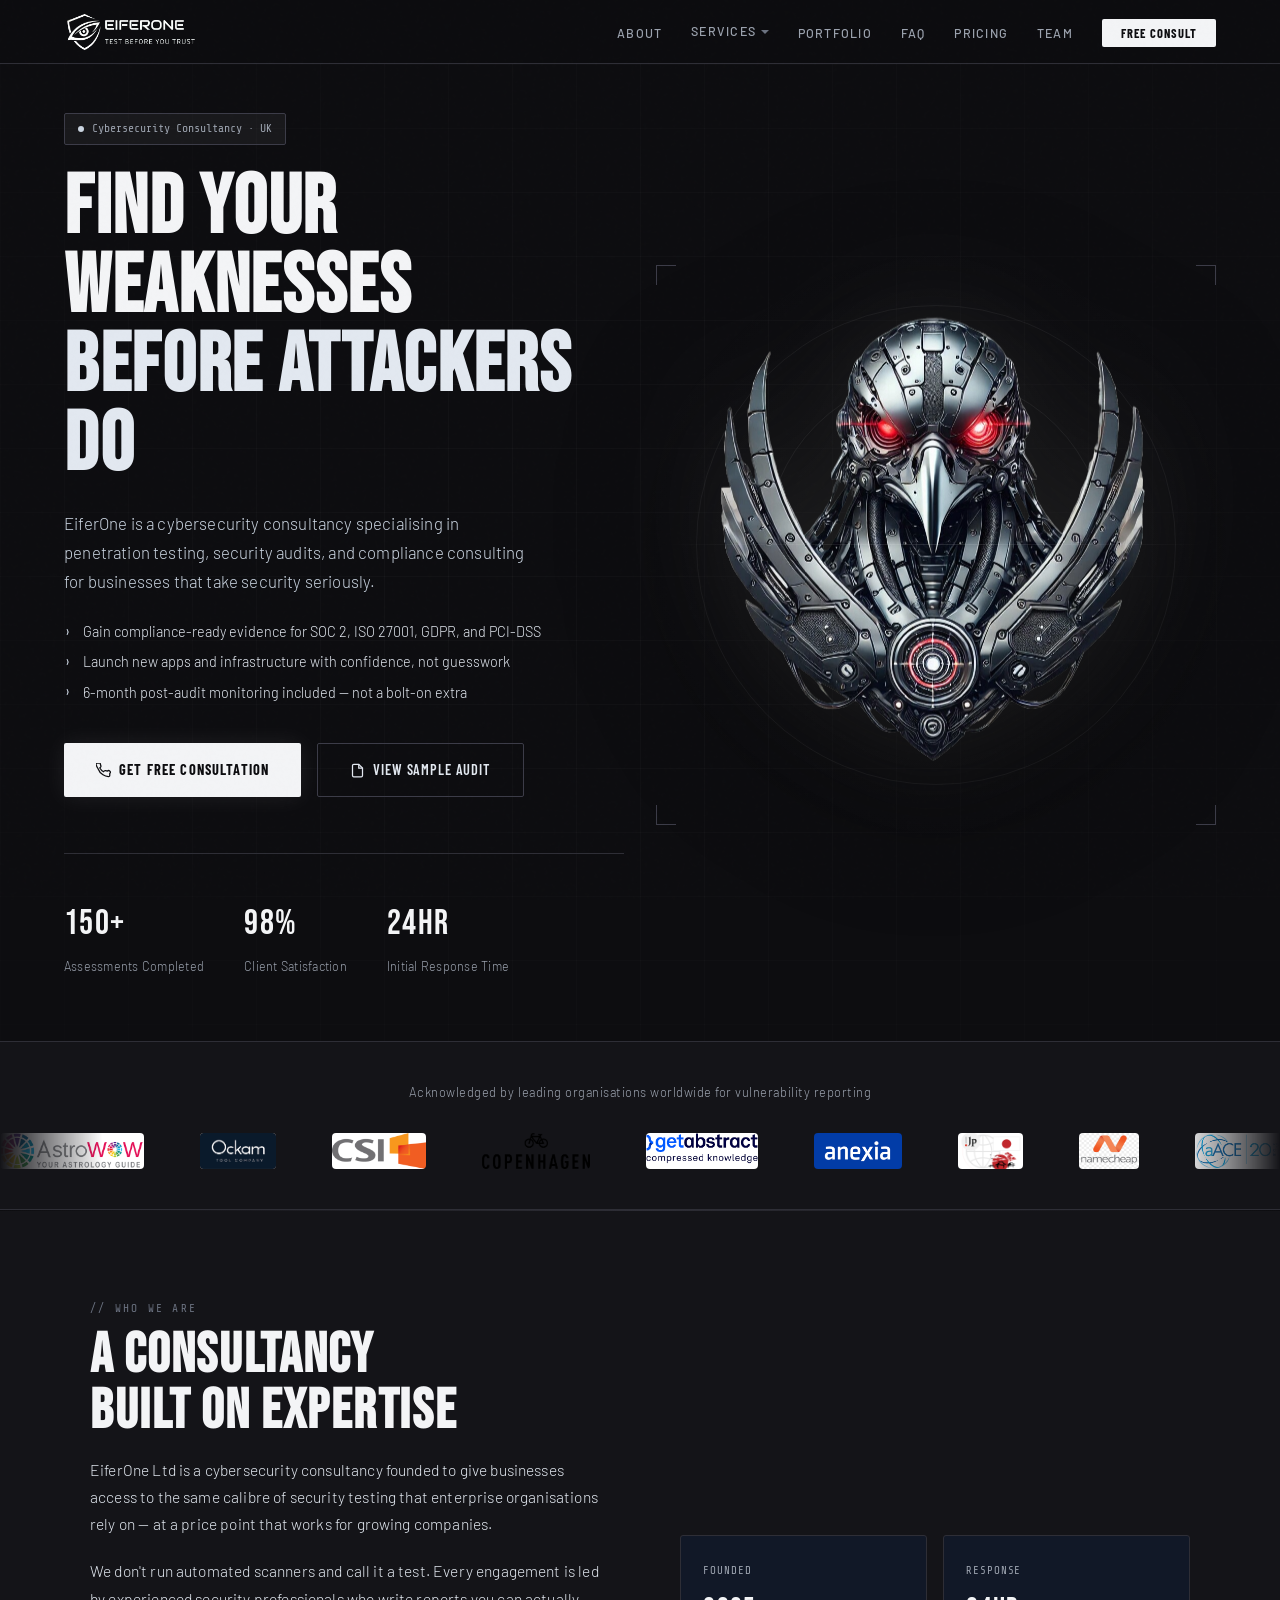
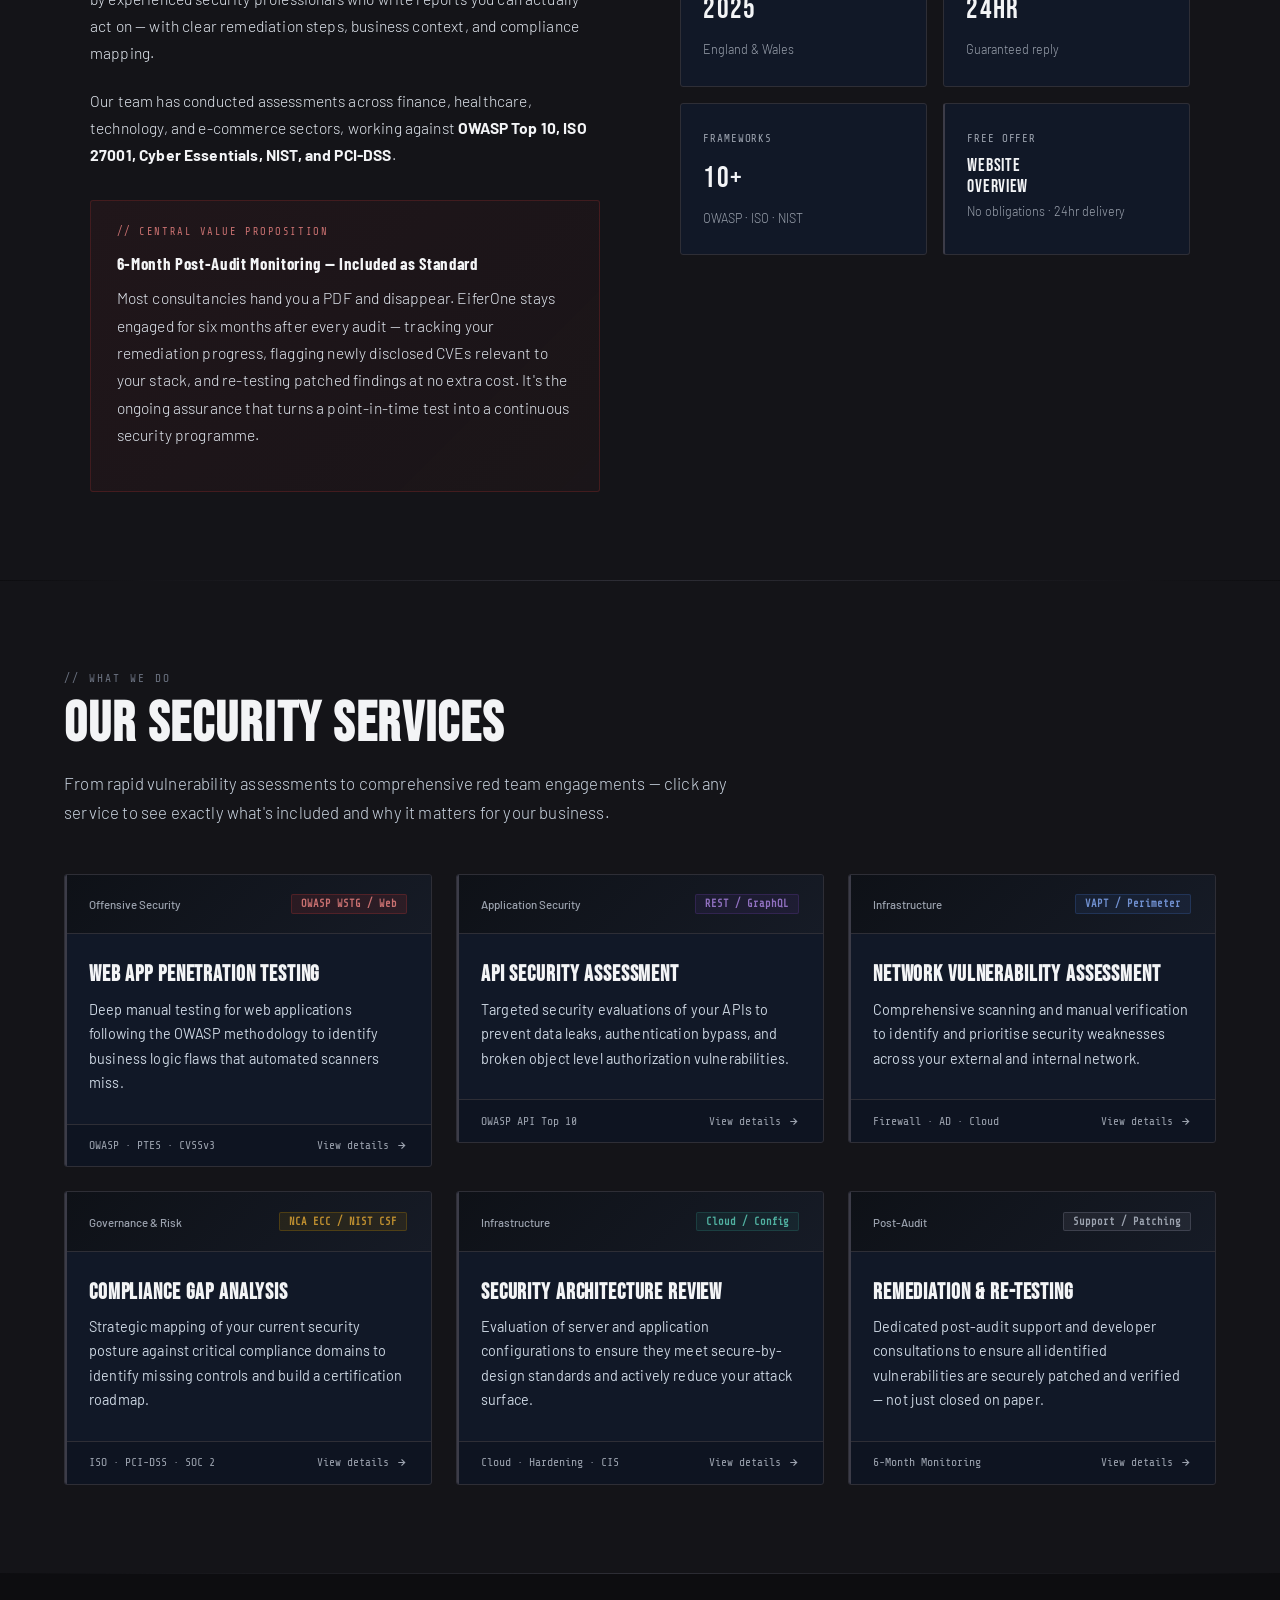
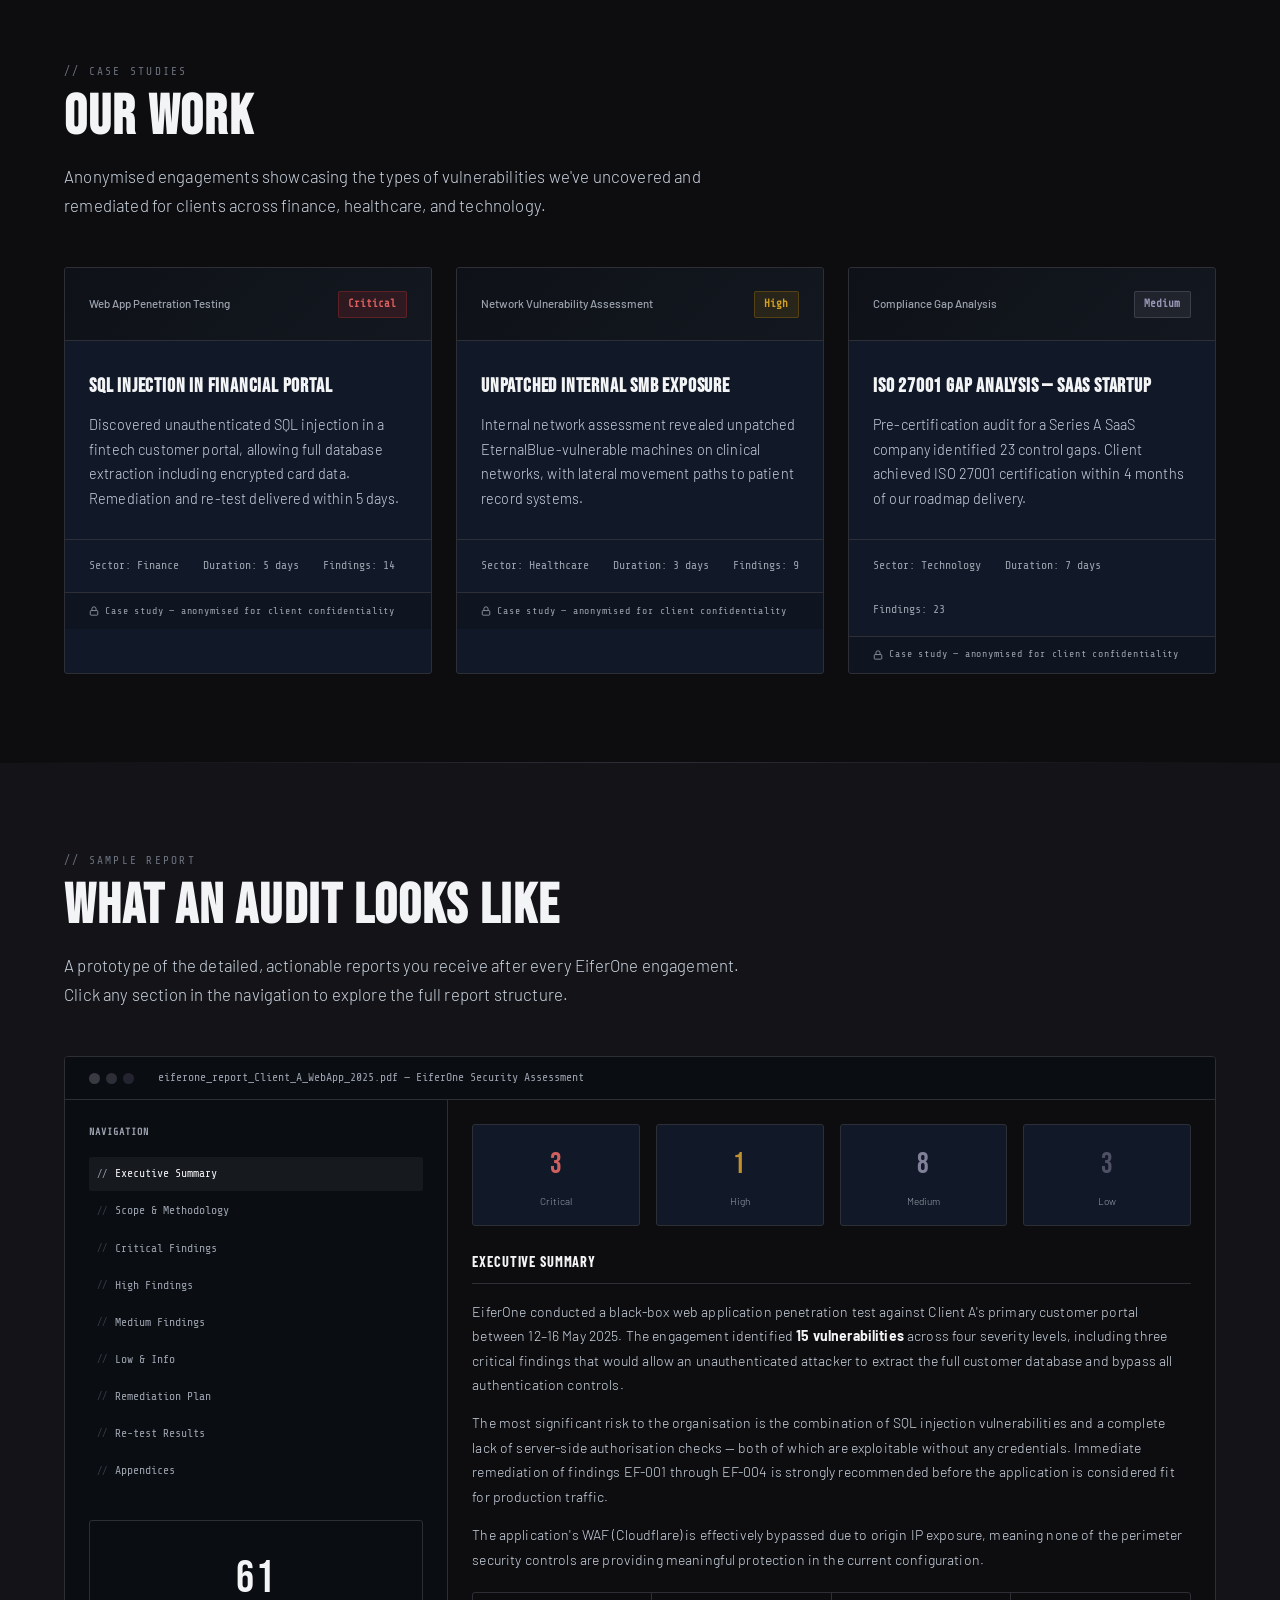
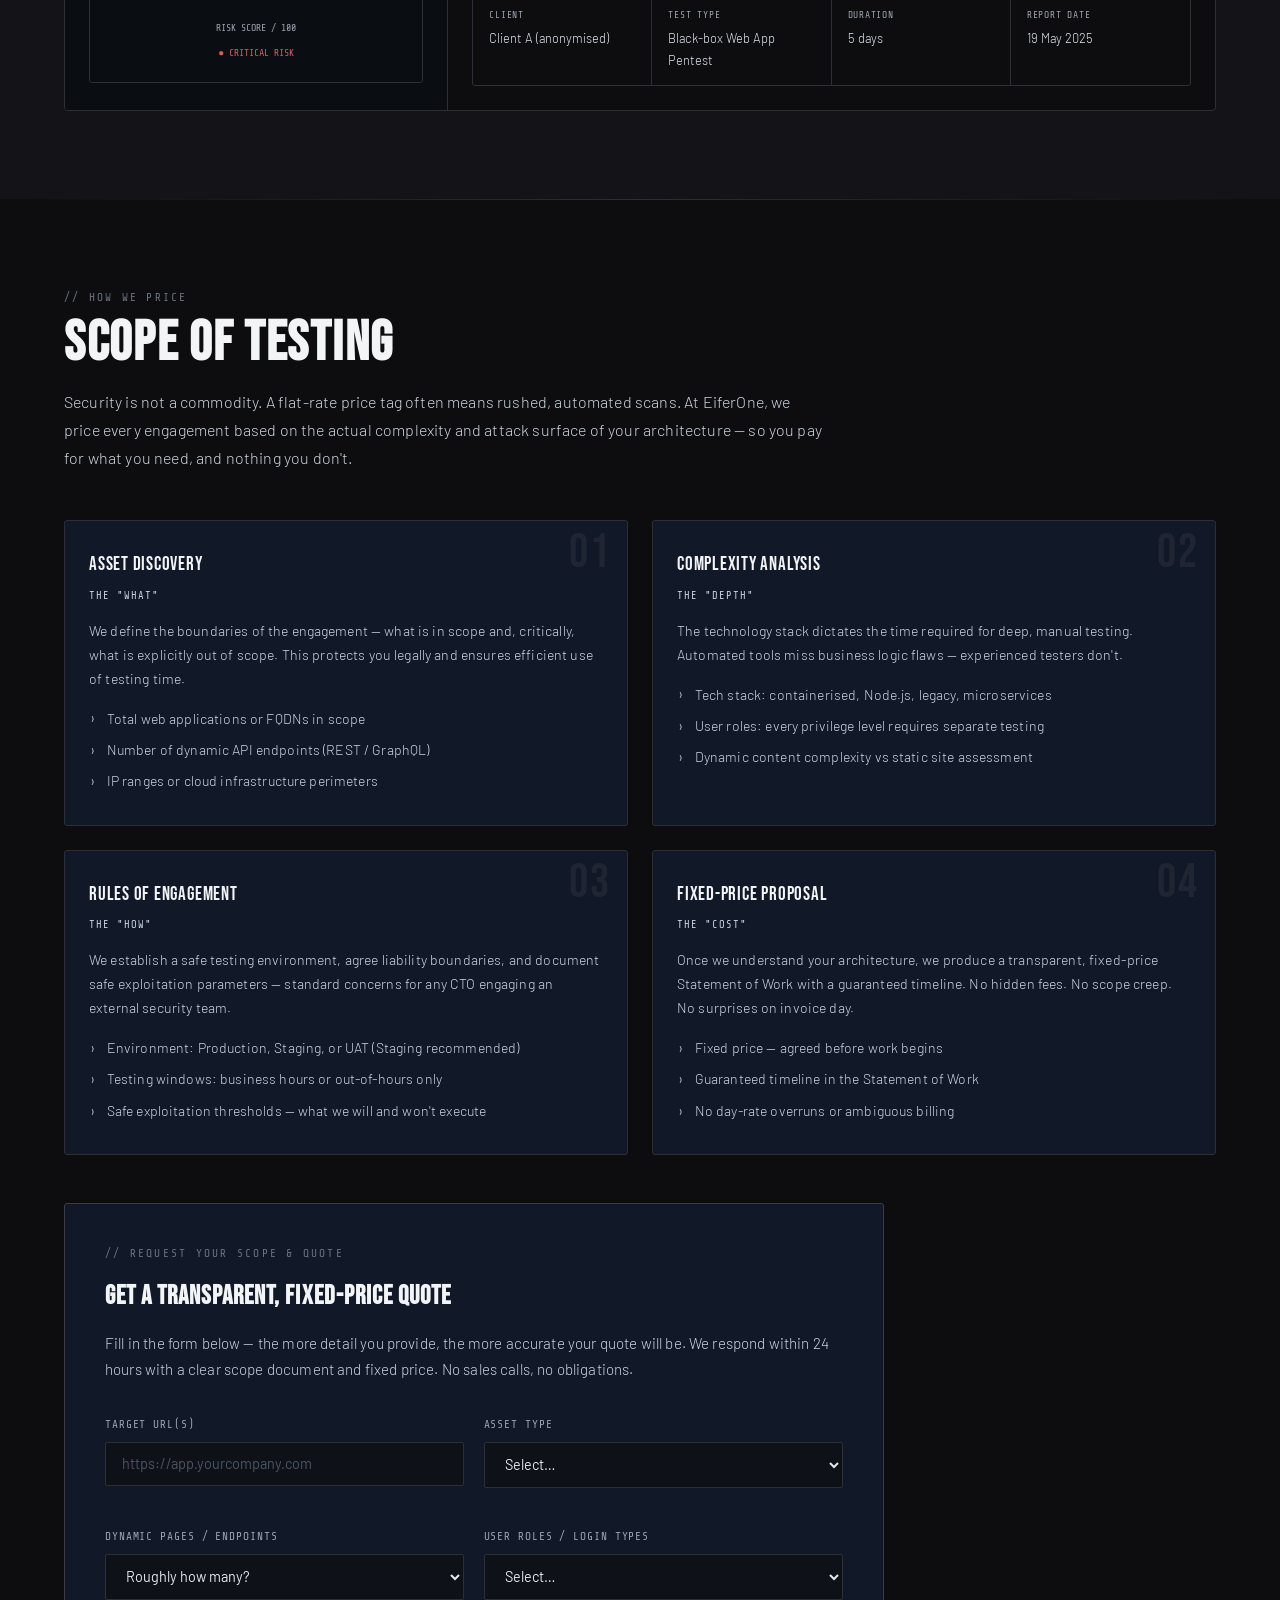
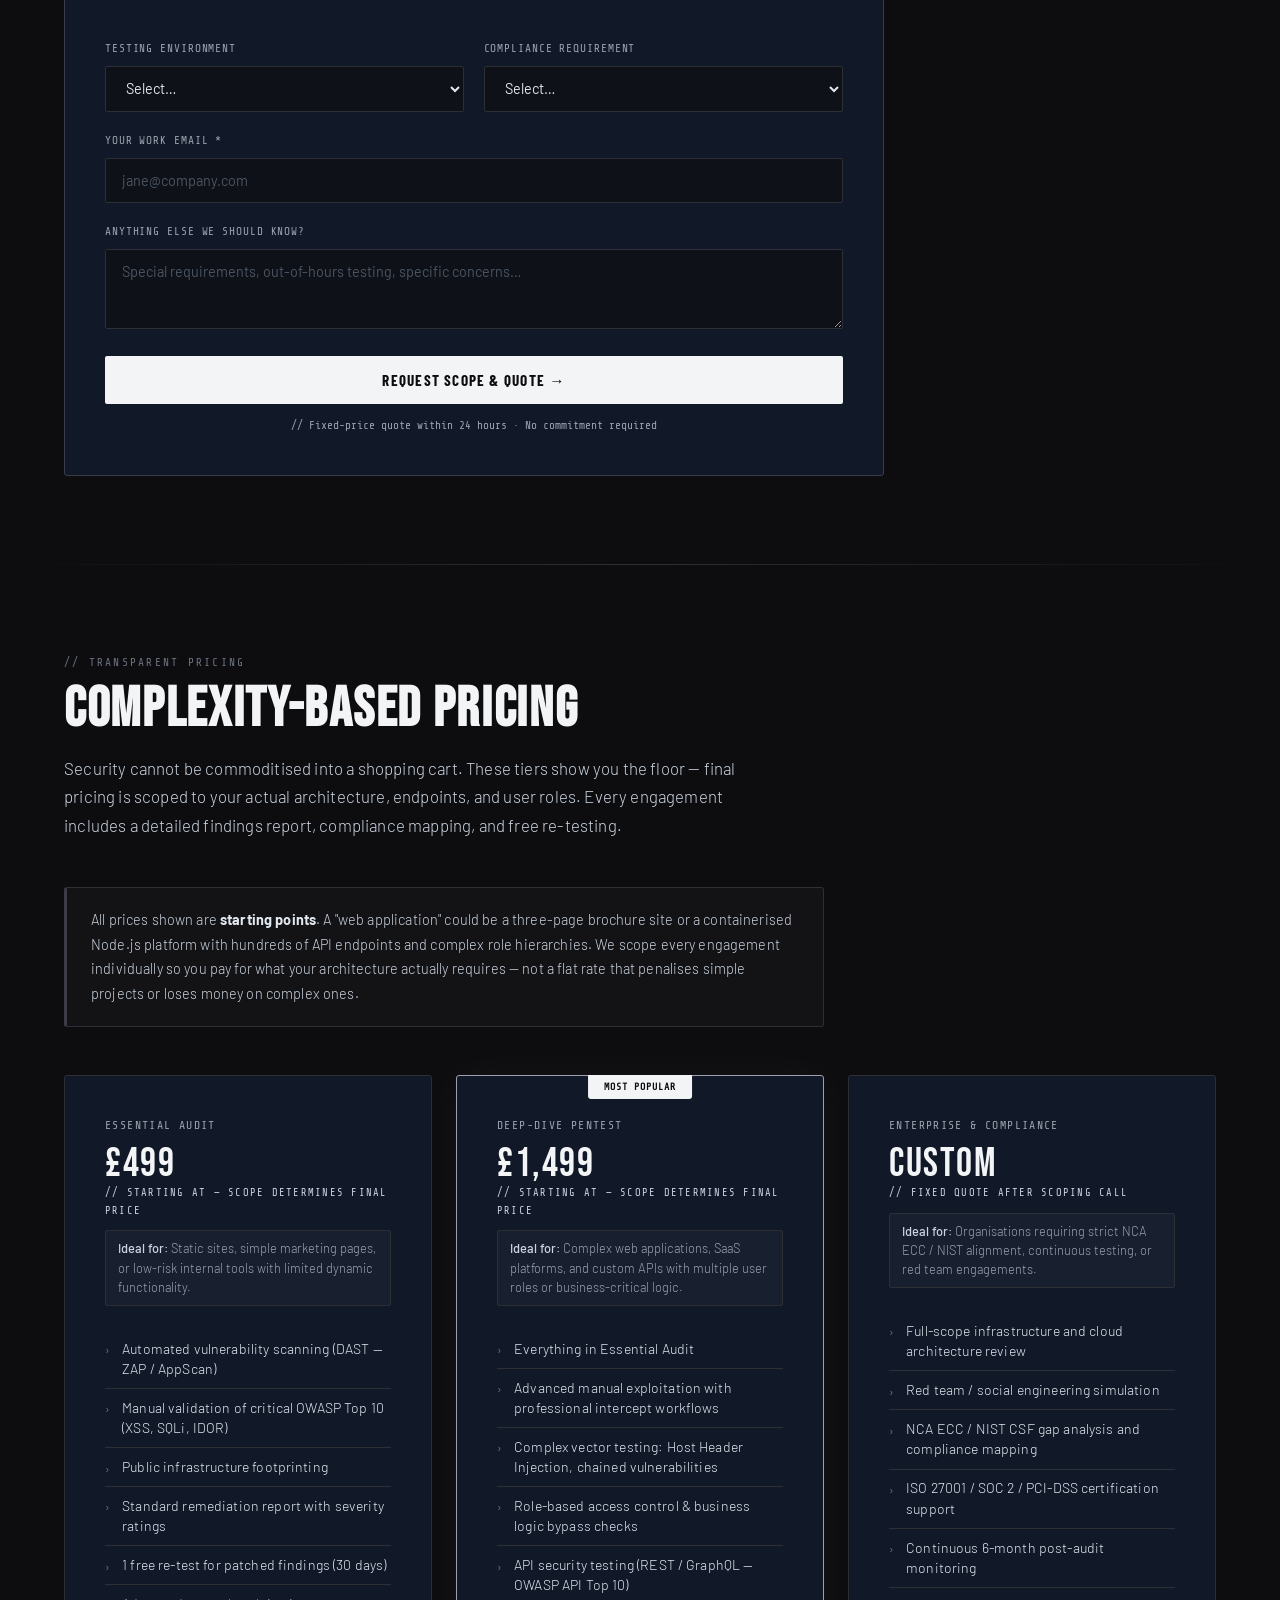
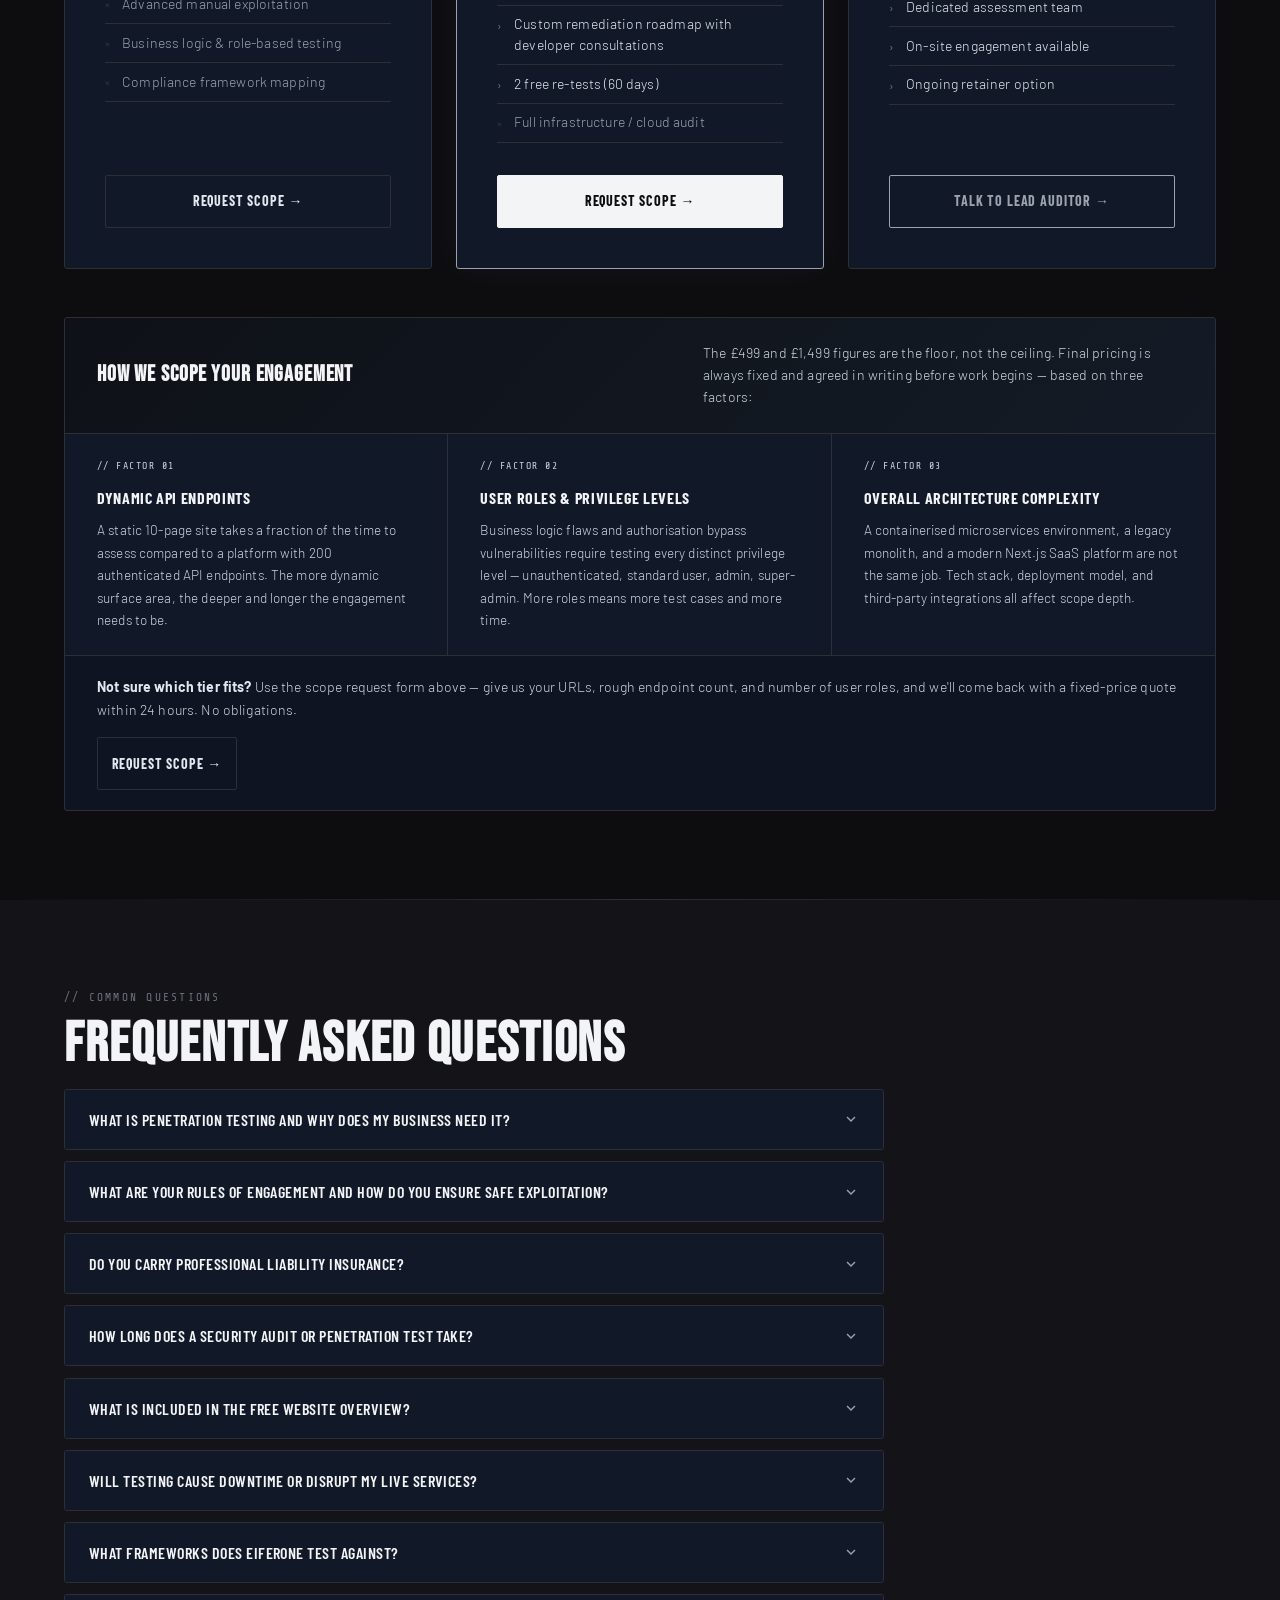
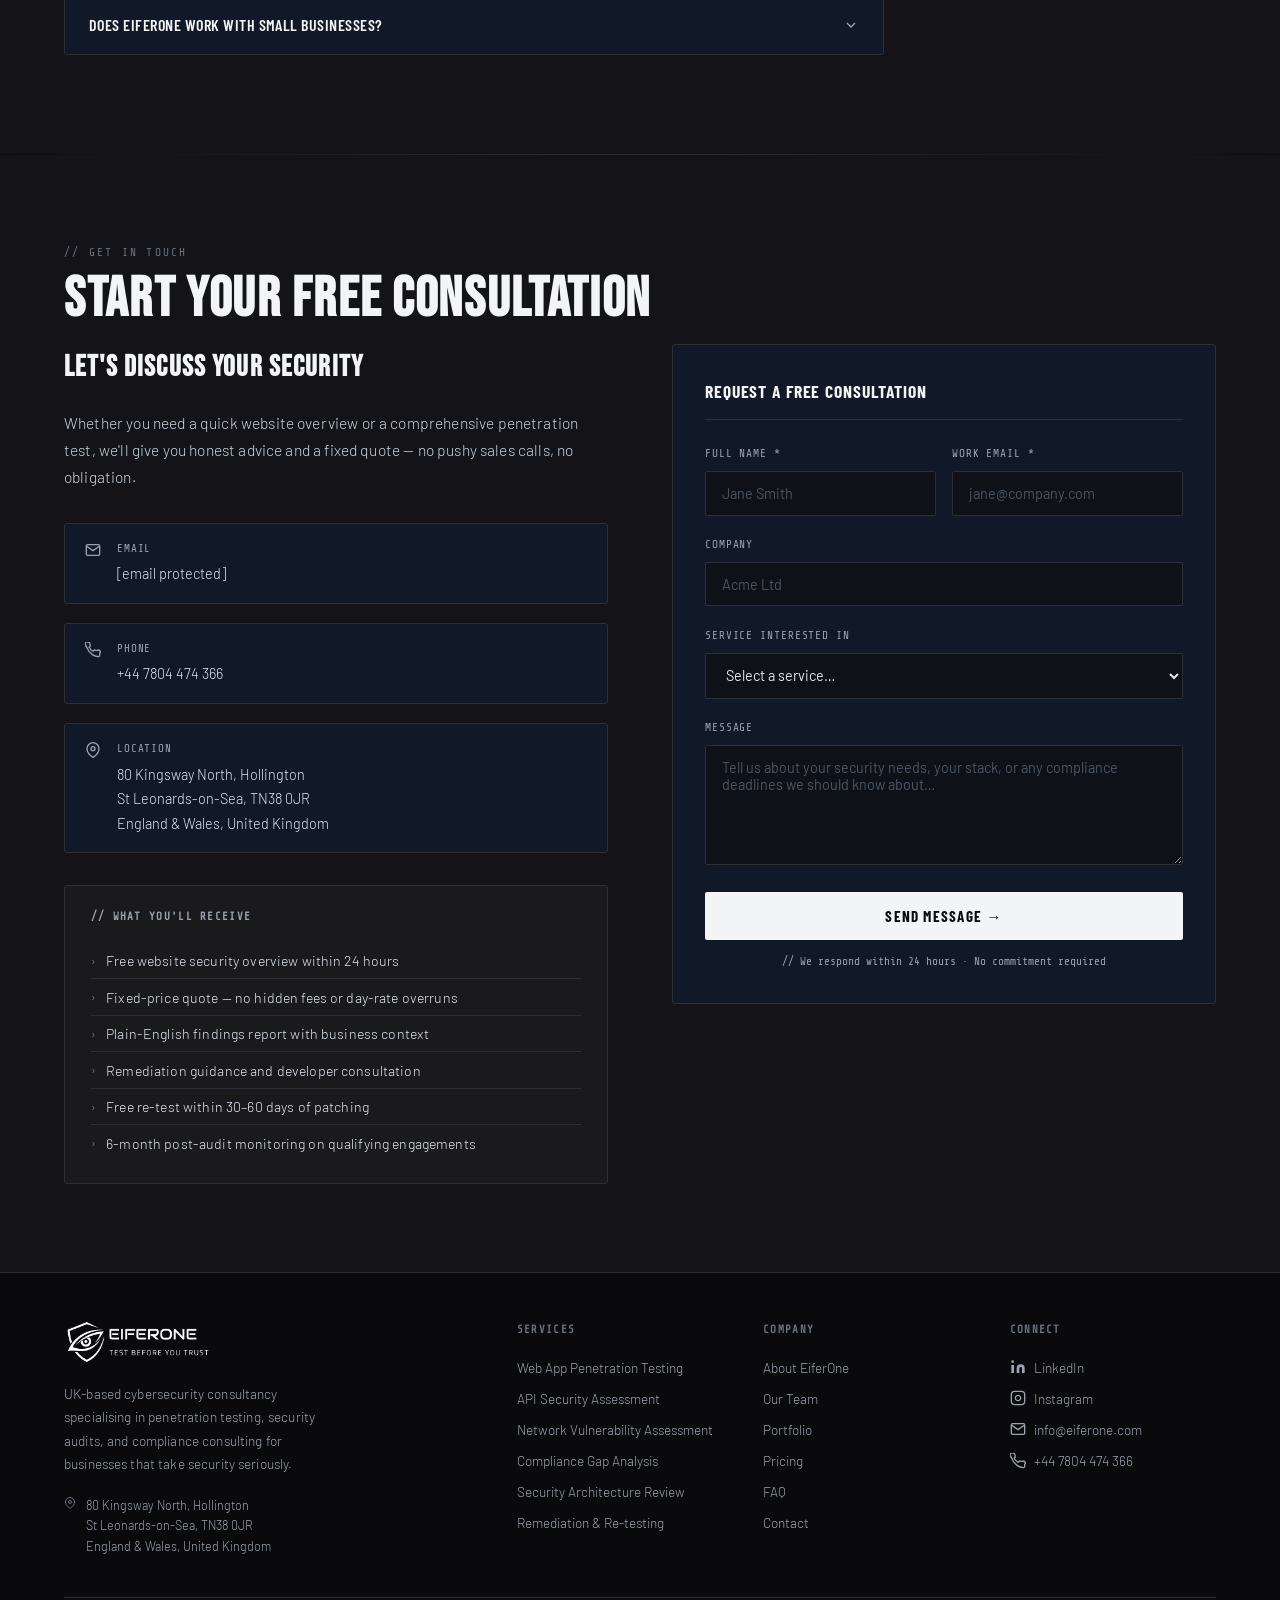
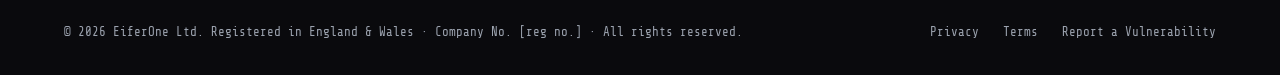
==== commit 1bfd4530: "Add files via upload" ====
--- a/index.html
+++ b/index.html
@@ -1,2167 +1,2166 @@
-<!DOCTYPE html>
-<html lang="en-GB">
-<head>
-<meta charset="UTF-8">
-<meta name="viewport" content="width=device-width, initial-scale=1.0">
-<title>EiferOne — Cybersecurity Consultancy | Penetration Testing &amp; Security Audits</title>
-<meta name="description" content="EiferOne is a UK-based cybersecurity consultancy specialising in penetration testing, security audits, network assessments, and compliance consulting. Free technical overview — no obligations.">
-<meta name="keywords" content="penetration testing, cybersecurity consultancy, security audit, OWASP, ISO 27001, Cyber Essentials, PCI-DSS, network assessment, UK cybersecurity">
-<meta name="author" content="EiferOne Ltd">
-<meta name="robots" content="index, follow">
-<meta name="theme-color" content="#0d0d10">
-<link rel="canonical" href="https://eiferone.com/">
-<meta property="og:type" content="website">
-<meta property="og:url" content="https://eiferone.com/">
-<meta property="og:title" content="EiferOne — Cybersecurity Consultancy | Penetration Testing &amp; Security Audits">
-<meta property="og:description" content="Professional cybersecurity consultancy specialising in penetration testing, security audits, and compliance consulting. Free technical overview available.">
-<meta property="og:image" content="https://eiferone.com/assets/og-image.png">
-<meta property="og:site_name" content="EiferOne">
-<meta property="og:locale" content="en_GB">
-<meta name="twitter:card" content="summary_large_image">
-<meta name="twitter:title" content="EiferOne — Cybersecurity Consultancy">
-<meta name="twitter:description" content="Professional cybersecurity consultancy specialising in penetration testing, security audits, and compliance consulting.">
-<meta name="twitter:image" content="https://eiferone.com/assets/og-image.png">
-<link rel="icon" type="image/png" href="./assets/Favicon.png">
-<link rel="preconnect" href="https://fonts.googleapis.com">
-<link rel="preload" href="https://fonts.googleapis.com/css2?family=Share+Tech+Mono&family=Bebas+Neue&family=Barlow:wght@300;400;500;600&family=Barlow+Condensed:wght@600;700&display=swap" as="style" onload="this.onload=null;this.rel='stylesheet'">
-<noscript><link href="https://fonts.googleapis.com/css2?family=Share+Tech+Mono&family=Bebas+Neue&family=Barlow:wght@300;400;500;600&family=Barlow+Condensed:wght@600;700&display=swap" rel="stylesheet"></noscript>
-
-<!-- Shared design system -->
-<link rel="stylesheet" href="./shared.css">
-
-<script type="application/ld+json">
-{"@context":"https://schema.org","@type":"Organization","name":"EiferOne Ltd","url":"https://eiferone.com","logo":"https://eiferone.com/assets/footerlogo.png","description":"EiferOne is a UK-based cybersecurity consultancy specialising in penetration testing, security audits, network assessments, and compliance consulting.","address":{"@type":"PostalAddress","streetAddress":"80 Kingsway North, Hollington","addressLocality":"St Leonards-on-Sea","postalCode":"TN38 0JR","addressCountry":"GB"},"contactPoint":{"@type":"ContactPoint","telephone":"+44-7804-474366","email":"info@eiferone.com","contactType":"customer service"},"sameAs":["https://www.linkedin.com/company/eiferone1/","https://www.instagram.com/eiferone__/"],"foundingDate":"2025","areaServed":"GB"}
-</script>
-
-<style>
-/* ── GLOBAL TYPOGRAPHY & READABILITY IMPROVEMENTS ────── */
-/* Body text improved: #E2E8F0 for primary, #9CA3AF for muted */
-/* Line-height set to 1.7 for all paragraphs */
-/* All-caps removed from descriptions — sentence case only */
-/* Body font: Barlow (clean sans-serif) instead of mono for descriptions */
-
-body {
-  /* Ensure base text uses improved colour */
-  color: #E2E8F0;
-}
-
-/* Override muted colour for better contrast on dark bg */
-:root {
-  --text-primary: #E2E8F0;
-  --text-secondary: #9CA3AF;
-  --card-bg: #111827;
-  --card-bg-alt: #1A1A1A;
-}
-
-/* Paragraph and body text improvements */
-p, li, .service-desc, .portfolio-desc, .modal-desc, .faq-a p, .about-text p, .contact-info p {
-  font-family: 'Barlow', sans-serif;
-  font-size: 0.975rem;
-  line-height: 1.75;
-  color: #E2E8F0;
-  letter-spacing: 0.01em;
-}
-
-/* Section lead text */
-.section-lead {
-  font-family: 'Barlow', sans-serif;
-  font-size: 1.05rem;
-  line-height: 1.7;
-  color: #CBD5E1;
-  max-width: 680px;
-  margin-bottom: 3rem;
-}
-
-/* ── PAGE-SPECIFIC STYLES ─────────────────────────────── */
-
-/* HERO */
-#hero {
-  min-height: 100vh;
-  display: grid; grid-template-columns: 1fr 1fr;
-  align-items: center;
-  padding: 7rem 5% 4rem;
-  position: relative; overflow: hidden; gap: 2rem;
-}
-#hero::before {
-  content: ''; position: absolute; inset: 0;
-  background-image:
-    linear-gradient(rgba(255,255,255,0.022) 1px, transparent 1px),
-    linear-gradient(90deg, rgba(255,255,255,0.022) 1px, transparent 1px);
-  background-size: 64px 64px;
-  mask-image: radial-gradient(ellipse 90% 90% at 50% 50%, black 20%, transparent 100%);
-}
-.hero-content { position: relative; z-index: 2; max-width: 600px; }
-.hero-tag {
-  display: inline-flex; align-items: center; gap: 0.5rem;
-  font-family: 'Share Tech Mono', monospace; font-size: 0.72rem; color: #9CA3AF;
-  background: rgba(255,255,255,0.05); border: 1px solid var(--border2);
-  padding: 0.3rem 0.8rem; border-radius: 2px; margin-bottom: 1.5rem;
-  animation: fadeUp 0.6s ease forwards;
-}
-.hero-tag::before {
-  content: ''; width: 6px; height: 6px;
-  background: var(--accent2); border-radius: 50%;
-  animation: blink 2s infinite;
-}
-@keyframes blink { 0%,100%{opacity:1} 50%{opacity:0.2} }
-
-/* Hero sub — improved readability */
-.hero-sub {
-  font-family: 'Barlow', sans-serif;
-  font-size: 1.05rem;
-  color: #CBD5E1;
-  max-width: 480px;
-  margin-bottom: 1.5rem;
-  line-height: 1.75;
-  animation: fadeUp 0.7s 0.2s ease both;
-}
-
-/* Value proposition highlight under hero sub */
-.hero-value-prop {
-  display: flex;
-  flex-direction: column;
-  gap: 0.55rem;
-  margin-bottom: 2.5rem;
-  animation: fadeUp 0.7s 0.25s ease both;
-}
-.hero-value-prop-item {
-  display: flex;
-  align-items: flex-start;
-  gap: 0.75rem;
-  font-family: 'Barlow', sans-serif;
-  font-size: 0.9rem;
-  color: #E2E8F0;
-  line-height: 1.5;
-}
-.hero-value-prop-item::before {
-  content: '›';
-  color: var(--accent2);
-  font-family: 'Share Tech Mono', monospace;
-  font-size: 0.85rem;
-  flex-shrink: 0;
-  margin-top: 0.05rem;
-}
-
-.hero-actions { display: flex; gap: 1rem; flex-wrap: wrap; animation: fadeUp 0.7s 0.3s ease both; }
-
-.hero-stats {
-  display: flex; gap: 2.5rem; margin-top: 3.5rem;
-  padding-top: 2.5rem; border-top: 1px solid var(--border);
-  animation: fadeUp 0.7s 0.4s ease both; flex-wrap: wrap;
-}
-.stat-val {
-  font-family: 'Bebas Neue', sans-serif;
-  font-size: 2.2rem; letter-spacing: 0.04em; color: var(--white);
-}
-.stat-label {
-  font-family: 'Barlow', sans-serif;
-  font-size: 0.78rem; color: #9CA3AF;
-  letter-spacing: 0.02em; margin-top: 0.15rem;
-}
-@keyframes fadeUp { from{opacity:0;transform:translateY(22px)} to{opacity:1;transform:translateY(0)} }
-
-/* Hero bird */
-.hero-bird {
-  position: relative; z-index: 2;
-  display: flex; align-items: center; justify-content: center;
-  animation: fadeUp 0.9s 0.2s ease both;
-}
-.bird-glow { position:absolute; width:620px; height:620px; border-radius:50%; background:radial-gradient(circle,rgba(255,255,255,0.035) 0%,transparent 70%); animation:glowPulse 5s ease-in-out infinite; }
-.bird-glow2 { position:absolute; width:480px; height:480px; border-radius:50%; border:1px solid rgba(255,255,255,0.055); animation:glowPulse 5s 1.5s ease-in-out infinite; }
-.bird-glow3 { position:absolute; width:340px; height:340px; border-radius:50%; border:1px solid rgba(255,255,255,0.08); animation:glowPulse 5s 3s ease-in-out infinite; }
-@keyframes glowPulse { 0%,100%{transform:scale(1);opacity:.5} 50%{transform:scale(1.05);opacity:1} }
-.bird-frame { position:absolute; width:560px; height:560px; z-index:2; pointer-events:none; }
-.bird-frame::before,.bird-frame::after,.bird-frame span::before,.bird-frame span::after { content:''; position:absolute; width:20px; height:20px; border-color:var(--border2); border-style:solid; }
-.bird-frame::before  { top:0; left:0;   border-width:1px 0 0 1px; }
-.bird-frame::after   { top:0; right:0;  border-width:1px 1px 0 0; }
-.bird-frame span::before { bottom:0; left:0;  border-width:0 0 1px 1px; }
-.bird-frame span::after  { bottom:0; right:0; border-width:0 1px 1px 0; }
-.bird-img-wrap {
-  position:relative; z-index:3;
-  animation:birdFloat 7s ease-in-out infinite;
-  filter:drop-shadow(0 0 50px rgba(255,255,255,0.09)) drop-shadow(0 24px 70px rgba(0,0,0,0.75));
-  transform-style: preserve-3d;
-  transition: filter 0.15s ease;
-  will-change: transform;
-}
-@keyframes birdFloat { 0%,100%{transform:translateY(0) rotateX(0) rotateY(0)} 50%{transform:translateY(-16px) rotateX(0) rotateY(0)} }
-.bird-img-wrap img { width:520px; height:520px; object-fit:contain; }
-.bird-scanline { position:absolute; left:0; right:0; height:1px; background:linear-gradient(90deg,transparent,rgba(255,255,255,0.12),transparent); animation:scanMove 5s linear infinite; z-index:4; }
-@keyframes scanMove { 0%{top:5%} 100%{top:95%} }
-
-/* ACK SLIDER */
-#ack {
-  background: var(--dark); padding: 2.5rem 0;
-  border-top: 1px solid var(--border); border-bottom: 1px solid var(--border);
-  overflow: hidden;
-}
-.ack-label {
-  text-align: center;
-  font-family: 'Barlow', sans-serif;
-  font-size: 0.8rem; color: #9CA3AF;
-  letter-spacing: 0.04em;
-  margin-bottom: 1.8rem; padding: 0 5%;
-}
-.slider-outer {
-  overflow: hidden;
-  -webkit-mask-image: linear-gradient(90deg,transparent 0%,black 8%,black 92%,transparent 100%);
-  mask-image: linear-gradient(90deg,transparent 0%,black 8%,black 92%,transparent 100%);
-}
-.slider-track { display:flex; gap:3.5rem; align-items:center; width:max-content; animation:slideLeft 38s linear infinite; }
-.slider-track:hover { animation-play-state:paused; }
-@keyframes slideLeft { from{transform:translateX(0)} to{transform:translateX(-50%)} }
-.slider-track img { height:36px; width:auto; min-width:60px; flex-shrink:0; border-radius:4px; transition:transform 0.3s cubic-bezier(0.34,1.56,0.64,1),filter 0.3s ease; }
-.slider-track img:hover { transform:scale(1.1); filter:drop-shadow(0 4px 16px rgba(255,255,255,0.15)); }
-
-/* ABOUT */
-#about { background: var(--dark); }
-.about-grid { max-width:1100px; margin:0 auto; display:grid; grid-template-columns:1fr 1fr; gap:5rem; align-items:center; }
-
-/* About text paragraphs — improved spacing */
-.about-text p {
-  font-family: 'Barlow', sans-serif;
-  color: #E2E8F0;
-  font-size: 0.975rem;
-  line-height: 1.75;
-  margin-bottom: 1.25rem;
-}
-
-.about-stats { display:grid; grid-template-columns:1fr 1fr; gap:1rem; }
-.about-stat {
-  background: #111827;
-  border: 1px solid var(--border);
-  border-radius: 3px; padding: 1.6rem 1.4rem; transition: border-color 0.2s;
-}
-.about-stat:hover { border-color: var(--border2); }
-.about-stat-label {
-  font-family: 'Share Tech Mono', monospace;
-  font-size: 0.68rem; color: #9CA3AF;
-  margin-bottom: 0.4rem; text-transform: uppercase; letter-spacing: 0.08em;
-}
-.about-stat-val { font-family:'Bebas Neue',sans-serif; font-size:1.8rem; letter-spacing:0.04em; color:var(--white); }
-.about-stat-sub {
-  font-family: 'Barlow', sans-serif;
-  font-size: 0.78rem; color: #9CA3AF; margin-top: 0.25rem;
-}
-
-/* POST-AUDIT MONITORING VALUE PROP BANNER */
-.monitoring-banner {
-  margin-top: 2rem;
-  background: linear-gradient(135deg, rgba(180,50,50,0.08), rgba(180,50,50,0.04));
-  border: 1px solid rgba(180,50,50,0.25);
-  border-radius: 3px;
-  padding: 1.4rem 1.6rem;
-}
-.monitoring-banner-label {
-  font-family: 'Share Tech Mono', monospace;
-  font-size: 0.65rem;
-  color: #c87070;
-  text-transform: uppercase;
-  letter-spacing: 0.15em;
-  margin-bottom: 0.5rem;
-}
-.monitoring-banner-title {
-  font-family: 'Barlow Condensed', sans-serif;
-  font-size: 1.05rem;
-  font-weight: 700;
-  letter-spacing: 0.04em;
-  color: #F3F4F6;
-  margin-bottom: 0.4rem;
-}
-.monitoring-banner-desc {
-  font-family: 'Barlow', sans-serif;
-  font-size: 0.875rem;
-  color: #CBD5E1;
-  line-height: 1.65;
-  margin: 0;
-}
-
-/* SERVICES */
-#services { background: var(--dark); }
-.services-grid { display:grid; grid-template-columns:repeat(3,1fr); gap:1.5rem; }
-
-.service-card-wrap {
-  background: none; border: none; padding: 0;
-  text-align: left; cursor: pointer; width: 100%;
-  font-family: inherit; display: block;
-}
-.service-card {
-  background: #111827;
-  border: 1px solid var(--border);
-  border-radius: 3px; overflow: hidden;
-  transition: border-color 0.25s, transform 0.25s, box-shadow 0.25s;
-  display: flex; flex-direction: column; height: 100%;
-  position: relative;
-}
-.service-card::after {
-  content: ''; position: absolute; left: 0; top: 0; bottom: 0; width: 2px;
-  background: var(--border2); transition: background 0.25s, width 0.25s;
-}
-.service-card-wrap:hover .service-card,
-.service-card-wrap:focus-visible .service-card {
-  border-color: var(--border2); transform: translateY(-4px);
-  box-shadow: 0 12px 40px rgba(0,0,0,0.45);
-}
-.service-card-wrap:hover .service-card::after { background: var(--silver); width: 3px; }
-.service-card-wrap:focus-visible .service-card { outline: 2px solid var(--accent2); outline-offset: 2px; }
-
-.service-header {
-  padding: 1.2rem 1.5rem;
-  background: linear-gradient(135deg, #0e1117, #161b26);
-  border-bottom: 1px solid var(--border);
-  display: flex; justify-content: space-between; align-items: center;
-}
-.service-type {
-  font-family: 'Barlow', sans-serif;
-  font-size: 0.72rem; color: #9CA3AF;
-  font-weight: 500;
-}
-.service-badge {
-  font-size: 0.65rem; font-weight: 600; padding: 0.18rem 0.55rem; border-radius: 2px;
-  font-family: 'Share Tech Mono', monospace; white-space: nowrap;
-}
-.badge-red    { background:rgba(180,50,50,0.14);  color:#c87070; border:1px solid rgba(180,50,50,0.28); }
-.badge-amber  { background:rgba(180,130,0,0.12);  color:#c09030; border:1px solid rgba(180,130,0,0.28); }
-.badge-blue   { background:rgba(60,100,180,0.12); color:#7090d0; border:1px solid rgba(60,100,180,0.28); }
-.badge-purple { background:rgba(100,60,160,0.12); color:#9070c0; border:1px solid rgba(100,60,160,0.28); }
-.badge-teal   { background:rgba(40,130,120,0.12); color:#50b0a0; border:1px solid rgba(40,130,120,0.28); }
-.badge-grey   { background:rgba(160,160,180,0.10);color:#9CA3AF; border:1px solid rgba(160,160,180,0.22); }
-
-.service-body { padding: 1.75rem 1.5rem; flex: 1; }
-.service-title {
-  font-family: 'Bebas Neue', sans-serif;
-  font-size: 1.35rem;
-  letter-spacing: 0.04em;
-  color: #F3F4F6;
-  margin-bottom: 0.65rem;
-}
-.service-desc {
-  font-family: 'Barlow', sans-serif;
-  font-size: 0.9rem;
-  color: #CBD5E1;
-  line-height: 1.7;
-}
-.service-footer {
-  padding: 0.9rem 1.5rem; border-top: 1px solid var(--border);
-  display: flex; align-items: center; justify-content: space-between;
-  font-size: 0.72rem; font-family: 'Share Tech Mono', monospace; color: #9CA3AF;
-  background: rgba(0,0,0,0.15); transition: background 0.2s;
-}
-.service-card-wrap:hover .service-footer { background: rgba(255,255,255,0.025); }
-.service-action {
-  display: flex; align-items: center; gap: 0.45rem;
-  font-size: 0.7rem; color: #9CA3AF; transition: color 0.2s, gap 0.2s;
-}
-.service-card-wrap:hover .service-action { color: var(--white); gap: 0.65rem; }
-
-/* MODAL */
-.modal-overlay {
-  display: none; position: fixed; inset: 0; z-index: 2000;
-  background: rgba(0,0,0,0.82); backdrop-filter: blur(8px);
-  align-items: center; justify-content: center; padding: 2rem;
-}
-.modal-overlay.active { display: flex; animation: overlayIn 0.25s ease; }
-@keyframes overlayIn { from{opacity:0} to{opacity:1} }
-.modal-box {
-  background: #111827; border: 1px solid var(--border2);
-  border-radius: 6px; max-width: 620px; width: 100%; padding: 2.5rem;
-  position: relative; animation: modalIn 0.3s cubic-bezier(0.34,1.56,0.64,1);
-  max-height: 90vh; overflow-y: auto;
-}
-@keyframes modalIn { from{opacity:0;transform:scale(0.9) translateY(20px)} to{opacity:1;transform:scale(1) translateY(0)} }
-.modal-close {
-  position: absolute; top: 1rem; right: 1rem;
-  background: transparent; border: 1px solid var(--border);
-  color: #9CA3AF; width: 32px; height: 32px; border-radius: 50%;
-  cursor: pointer; font-size: 1rem; display: flex; align-items: center; justify-content: center;
-  transition: border-color 0.2s, color 0.2s;
-}
-.modal-close:hover { border-color: var(--silver); color: var(--white); }
-.modal-close:focus-visible { outline: 2px solid var(--accent2); outline-offset: 2px; }
-.modal-tag {
-  font-family: 'Share Tech Mono', monospace;
-  font-size: 0.68rem; color: #9CA3AF; text-transform: uppercase; letter-spacing: 0.15em; margin-bottom: 0.75rem;
-}
-.modal-title {
-  font-family: 'Bebas Neue', sans-serif;
-  font-size: 2rem; letter-spacing: 0.04em; color: #F3F4F6; margin-bottom: 1rem; line-height: 1;
-}
-.modal-desc {
-  font-family: 'Barlow', sans-serif;
-  font-size: 0.95rem; color: #CBD5E1; margin-bottom: 1.5rem; line-height: 1.75;
-}
-.modal-benefits { list-style: none; margin-bottom: 2rem; }
-.modal-benefits li {
-  font-family: 'Barlow', sans-serif;
-  font-size: 0.9rem; color: #E2E8F0;
-  padding: 0.55rem 0; border-bottom: 1px solid var(--border);
-  display: flex; align-items: flex-start; gap: 0.75rem; line-height: 1.5;
-}
-.modal-benefits li::before { content:'›'; color:var(--silver); flex-shrink:0; font-family:'Share Tech Mono',monospace; font-size:0.75rem; margin-top:0.1rem; }
-.modal-benefits li:last-child { border-bottom:none; }
-
-/* PORTFOLIO */
-#portfolio { background: var(--black); }
-.portfolio-grid { display:grid; grid-template-columns:repeat(auto-fit,minmax(300px,1fr)); gap:1.5rem; }
-.portfolio-card {
-  background: #111827; border: 1px solid var(--border);
-  border-radius: 3px; overflow: hidden; transition: border-color 0.25s;
-}
-.portfolio-card:hover { border-color: var(--border2); }
-.portfolio-header {
-  padding: 1.4rem 1.5rem;
-  background: linear-gradient(135deg, #0e1117, #131820);
-  border-bottom: 1px solid var(--border);
-  display: flex; justify-content: space-between; align-items: center;
-}
-.portfolio-type {
-  font-family: 'Barlow', sans-serif;
-  font-size: 0.72rem; color: #9CA3AF; font-weight: 500;
-}
-.severity { font-size:0.68rem; font-weight:600; padding:0.2rem 0.6rem; border-radius:2px; font-family:'Share Tech Mono',monospace; }
-.severity.critical { background:rgba(220,50,50,0.14); color:#e06060; border:1px solid rgba(220,50,50,0.28); }
-.severity.high     { background:rgba(200,140,0,0.12);  color:#d4a020; border:1px solid rgba(200,140,0,0.28); }
-.severity.medium   { background:rgba(160,160,180,0.10); color:#9898b8; border:1px solid rgba(160,160,180,0.22); }
-.portfolio-body { padding: 1.75rem 1.5rem; }
-.portfolio-title {
-  font-family: 'Bebas Neue', sans-serif;
-  font-size: 1.25rem; letter-spacing: 0.04em; color: #F3F4F6; margin-bottom: 0.65rem;
-}
-.portfolio-desc {
-  font-family: 'Barlow', sans-serif;
-  font-size: 0.9rem; color: #CBD5E1; line-height: 1.7;
-}
-.portfolio-meta {
-  padding: 1rem 1.5rem; border-top: 1px solid var(--border);
-  display: flex; gap: 1.5rem;
-  font-family: 'Share Tech Mono', monospace;
-  font-size: 0.72rem; color: #9CA3AF; flex-wrap: wrap;
-}
-.portfolio-readonly {
-  padding: 0.6rem 1.5rem; background: rgba(0,0,0,0.18); border-top: 1px solid var(--border);
-  font-family: 'Share Tech Mono', monospace; font-size: 0.62rem; color: #9CA3AF;
-  letter-spacing: 0.08em; display: flex; align-items: center; gap: 0.4rem;
-}
-
-/* AUDIT SAMPLE */
-#audit { background: var(--dark); }
-.audit-report { background:var(--black); border:1px solid var(--border); border-radius:4px; overflow:hidden; font-family:'Share Tech Mono',monospace; }
-.audit-topbar { background:#0a0d12; padding:0.7rem 1.5rem; display:flex; align-items:center; gap:1.5rem; border-bottom:1px solid var(--border); }
-.audit-dots { display:flex; gap:6px; }
-.audit-dots span { width:11px; height:11px; border-radius:50%; }
-.audit-dots span:nth-child(1){background:#3a3a42} .audit-dots span:nth-child(2){background:#2e2e36} .audit-dots span:nth-child(3){background:#242430}
-.audit-topbar-title { font-size:0.72rem; color:#9CA3AF; }
-.audit-summary-bar { display:none; background:#0a0d12; border-bottom:1px solid var(--border); padding:0.75rem 1.5rem; font-size:0.68rem; color:#9CA3AF; font-family:'Share Tech Mono',monospace; gap:1rem; align-items:center; flex-wrap:wrap; }
-.audit-summary-bar span { color:#E2E8F0; }
-.audit-body { display:grid; grid-template-columns:1fr 2fr; }
-.audit-sidebar { background:#0a0d12; border-right:1px solid var(--border); padding:1.5rem; }
-.audit-sidebar h4 { font-size:0.62rem; color:#9CA3AF; text-transform:uppercase; letter-spacing:0.1em; margin-bottom:1rem; }
-.audit-nav a { display:flex; align-items:center; gap:0.5rem; font-size:0.72rem; color:#9CA3AF; text-decoration:none; padding:0.45rem 0.5rem; border-radius:2px; margin-bottom:0.2rem; transition:color 0.2s,background 0.2s; }
-.audit-nav a.active,.audit-nav a:hover { color:var(--white); background:var(--dim); }
-.audit-nav a::before { content:'//'; color:var(--border2); font-size:0.62rem; }
-.audit-nav a.active::before { color:var(--silver); }
-.audit-score-box { margin-top:2rem; border:1px solid var(--border); border-radius:3px; padding:1.25rem; text-align:center; }
-.score-num { font-family:'Bebas Neue',sans-serif; font-size:2.8rem; letter-spacing:0.04em; color:var(--white); }
-.score-label { font-size:0.62rem; color:#9CA3AF; text-transform:uppercase; margin-top:0.2rem; }
-.audit-main { padding:1.5rem; overflow:auto; }
-.audit-section-title { font-family:'Barlow Condensed',sans-serif; font-size:0.9rem; font-weight:700; color:#F3F4F6; letter-spacing:0.06em; text-transform:uppercase; margin-bottom:1rem; padding-bottom:0.5rem; border-bottom:1px solid var(--border); }
-.chart-row { display:grid; grid-template-columns:repeat(4,1fr); gap:1rem; margin-bottom:1.5rem; }
-.chart-item { background:#111827; border:1px solid var(--border); border-radius:3px; padding:1rem; text-align:center; }
-.chart-item-num { font-family:'Bebas Neue',sans-serif; font-size:1.8rem; letter-spacing:0.04em; }
-.chart-item-label { font-size:0.62rem; color:#9CA3AF; margin-top:0.15rem; font-family:'Barlow',sans-serif; }
-.chart-item.c{color:#d06060} .chart-item.h{color:#c09030} .chart-item.m{color:#808098} .chart-item.l{color:#505065}
-.finding { background:#111827; border:1px solid var(--border); border-radius:3px; padding:1.5rem; margin-bottom:1rem; position:relative; overflow:hidden; }
-.finding::before { content:''; position:absolute; left:0; top:0; bottom:0; width:2px; }
-.finding.critical::before{background:#c06060} .finding.high::before{background:#b09030} .finding.medium::before{background:#606075}
-.finding-header { display:flex; justify-content:space-between; align-items:center; margin-bottom:0.5rem; }
-.finding-name { font-size:0.78rem; color:#F3F4F6; font-family:'Barlow',sans-serif; font-weight:500; }
-.finding-desc {
-  font-family: 'Barlow', sans-serif;
-  font-size: 0.82rem; color: #CBD5E1; line-height: 1.7;
-}
-.finding-code { background:rgba(0,0,0,0.45); border:1px solid var(--border); border-radius:2px; padding:0.7rem; margin-top:0.75rem; font-size:0.68rem; color:#CBD5E1; overflow-x:auto; font-family:'Share Tech Mono',monospace; }
-.terminal-line { opacity:0; animation:fadeIn 0.5s forwards; }
-.terminal-line:nth-child(1){animation-delay:.2s} .terminal-line:nth-child(2){animation-delay:.5s}
-.terminal-line:nth-child(3){animation-delay:.8s} .terminal-line:nth-child(4){animation-delay:1.1s}
-@keyframes fadeIn { to{opacity:1} }
-
-/* SCOPE SECTION */
-#scope { background: var(--black); }
-.scope-intro {
-  max-width: 760px;
-  margin-bottom: 3rem;
-}
-.scope-intro p {
-  font-family: 'Barlow', sans-serif;
-  font-size: 1rem; color: #CBD5E1; line-height: 1.75;
-}
-.scope-steps { display: grid; grid-template-columns: repeat(2, 1fr); gap: 1.5rem; margin-bottom: 3rem; }
-.scope-step {
-  background: #111827; border: 1px solid var(--border);
-  border-radius: 3px; padding: 1.75rem 1.5rem;
-  position: relative; transition: border-color 0.2s;
-}
-.scope-step:hover { border-color: var(--border2); }
-.scope-step-num {
-  font-family: 'Bebas Neue', sans-serif;
-  font-size: 3rem; letter-spacing: 0.04em;
-  color: rgba(255,255,255,0.06);
-  position: absolute; top: 0.5rem; right: 1rem;
-  line-height: 1;
-}
-.scope-step-title {
-  font-family: 'Bebas Neue', sans-serif;
-  font-size: 1.2rem; letter-spacing: 0.04em;
-  color: #F3F4F6; margin-bottom: 0.35rem;
-}
-.scope-step-sub {
-  font-family: 'Share Tech Mono', monospace;
-  font-size: 0.65rem; color: var(--accent2);
-  letter-spacing: 0.1em; text-transform: uppercase;
-  margin-bottom: 0.85rem;
-}
-.scope-step p {
-  font-family: 'Barlow', sans-serif;
-  font-size: 0.88rem; color: #CBD5E1; line-height: 1.7;
-  margin: 0;
-}
-.scope-step ul {
-  list-style: none; padding: 0; margin: 0.75rem 0 0;
-}
-.scope-step ul li {
-  font-family: 'Barlow', sans-serif;
-  font-size: 0.875rem; color: #CBD5E1;
-  padding: 0.3rem 0; display: flex; align-items: flex-start; gap: 0.6rem; line-height: 1.5;
-}
-.scope-step ul li::before { content: '›'; color: #9CA3AF; font-family: 'Share Tech Mono', monospace; flex-shrink: 0; margin-top: 0.05rem; }
-
-/* Scope request form */
-.scope-form-panel {
-  background: #111827; border: 1px solid var(--border2);
-  border-radius: 3px; padding: 2.5rem;
-  max-width: 820px;
-}
-.scope-form-intro {
-  font-family: 'Barlow', sans-serif;
-  font-size: 0.95rem; color: #CBD5E1;
-  line-height: 1.7; margin-bottom: 2rem;
-}
-.scope-form-grid { display: grid; grid-template-columns: 1fr 1fr; gap: 1.2rem; }
-
-/* PRICING */
-#pricing { background: var(--black); }
-.pricing-intro-note {
-  max-width: 760px;
-  margin-bottom: 3rem;
-  background: rgba(255,255,255,0.025);
-  border: 1px solid var(--border);
-  border-left: 3px solid var(--border2);
-  border-radius: 3px;
-  padding: 1.25rem 1.5rem;
-}
-.pricing-intro-note p {
-  font-family: 'Barlow', sans-serif;
-  font-size: 0.9rem; color: #CBD5E1; line-height: 1.7; margin: 0;
-}
-.pricing-intro-note p strong { color: #E2E8F0; }
-.pricing-grid { display:grid; grid-template-columns:repeat(3,1fr); gap:1.5rem; align-items:stretch; }
-.pricing-card {
-  background: #111827; border: 1px solid var(--border);
-  border-radius: 3px; padding: 2.5rem; position: relative;
-  transition: border-color 0.3s, transform 0.3s; display: flex; flex-direction: column;
-}
-.pricing-card:hover { transform:translateY(-4px); border-color:var(--border2); }
-.pricing-card.featured { border-color:var(--silver); box-shadow:0 0 40px rgba(255,255,255,0.04); }
-.featured-badge { position:absolute; top:-1px; left:50%; transform:translateX(-50%); background:var(--white); color:var(--black); font-size:0.62rem; font-weight:700; letter-spacing:0.1em; text-transform:uppercase; padding:0.22rem 1rem; border-radius:0 0 3px 3px; font-family:'Share Tech Mono',monospace; }
-.plan-name { font-family:'Share Tech Mono',monospace; font-size:0.72rem; color:#9CA3AF; text-transform:uppercase; letter-spacing:0.12em; margin-bottom:0.5rem; }
-.plan-price {
-  font-family:'Bebas Neue',sans-serif; font-size:2.5rem; letter-spacing:0.04em; color:var(--white); margin-bottom:0.1rem; line-height: 1;
-}
-.plan-price-qualifier {
-  font-family: 'Share Tech Mono', monospace;
-  font-size: 0.65rem; color: var(--accent2);
-  letter-spacing: 0.12em; text-transform: uppercase;
-  margin-bottom: 0.6rem; display: block;
-}
-.plan-price span { font-size:0.95rem; font-family:'Barlow',sans-serif; font-weight:300; color:#9CA3AF; }
-.plan-desc {
-  font-family: 'Barlow', sans-serif;
-  font-size: 0.9rem; color: #CBD5E1; margin-bottom: 2rem; line-height: 1.65;
-}
-.plan-target {
-  font-family: 'Barlow', sans-serif;
-  font-size: 0.8rem; color: #9CA3AF;
-  background: rgba(255,255,255,0.03);
-  border: 1px solid var(--border);
-  border-radius: 2px;
-  padding: 0.5rem 0.75rem;
-  margin-bottom: 1.5rem;
-  line-height: 1.5;
-}
-.plan-target strong { color: #CBD5E1; font-weight: 500; }
-.plan-features { list-style:none; margin-bottom:2rem; flex:1; }
-.plan-features li {
-  font-family: 'Barlow', sans-serif;
-  font-size: 0.875rem; color: #E2E8F0;
-  padding: 0.55rem 0; border-bottom: 1px solid var(--border);
-  display: flex; align-items: flex-start; gap: 0.75rem; line-height: 1.45;
-}
-.plan-features li::before { content:'›'; color:var(--silver); font-size:0.72rem; flex-shrink:0; margin-top:0.15rem; }
-.plan-features li.no { color:#9CA3AF; }
-.plan-features li.no::before { content:'×'; color:var(--border2); }
-.btn-plan {
-  display: block; text-align: center; padding: 0.85rem; border-radius: 2px;
-  font-size: 0.875rem; font-family: 'Barlow Condensed', sans-serif;
-  font-weight: 700; letter-spacing: 0.06em; text-transform: uppercase;
-  text-decoration: none; transition: all 0.2s;
-  border: 1px solid var(--border); color: #E2E8F0;
-}
-.btn-plan:hover { border-color: var(--silver); color: var(--white); }
-.btn-plan-featured { background: var(--white); color: var(--black); border-color: var(--white); }
-.btn-plan-featured:hover { box-shadow: 0 0 24px rgba(255,255,255,0.15); background: var(--accent); color: var(--black); }
-.btn-plan-enterprise { border-color: var(--silver); color: var(--silver); }
-.btn-plan-enterprise:hover { border-color: var(--white); color: var(--white); background: rgba(255,255,255,0.04); }
-
-/* Pricing complexity explainer (below the grid) */
-.pricing-complexity {
-  margin-top: 3rem;
-  background: #111827;
-  border: 1px solid var(--border);
-  border-radius: 3px;
-  overflow: hidden;
-}
-.pricing-complexity-header {
-  padding: 1.5rem 2rem;
-  border-bottom: 1px solid var(--border);
-  background: linear-gradient(135deg, #0e1117, #141b26);
-  display: flex; align-items: center; gap: 1.5rem; flex-wrap: wrap;
-}
-.pricing-complexity-header h3 {
-  font-family: 'Bebas Neue', sans-serif;
-  font-size: 1.35rem; letter-spacing: 0.04em; color: #F3F4F6; margin: 0; flex: 1;
-}
-.pricing-complexity-header p {
-  font-family: 'Barlow', sans-serif;
-  font-size: 0.875rem; color: #9CA3AF; margin: 0; line-height: 1.6; max-width: 480px;
-}
-.pricing-complexity-body {
-  display: grid; grid-template-columns: repeat(3, 1fr);
-  border-top: none;
-}
-.complexity-factor {
-  padding: 1.5rem 2rem;
-  border-right: 1px solid var(--border);
-}
-.complexity-factor:last-child { border-right: none; }
-.complexity-factor-icon {
-  font-family: 'Share Tech Mono', monospace;
-  font-size: 0.62rem; color: var(--accent2);
-  letter-spacing: 0.15em; text-transform: uppercase;
-  margin-bottom: 0.6rem;
-}
-.complexity-factor-title {
-  font-family: 'Barlow Condensed', sans-serif;
-  font-size: 1rem; font-weight: 700; letter-spacing: 0.04em;
-  color: #F3F4F6; text-transform: uppercase; margin-bottom: 0.5rem;
-}
-.complexity-factor p {
-  font-family: 'Barlow', sans-serif;
-  font-size: 0.85rem; color: #9CA3AF; line-height: 1.65; margin: 0;
-}
-.complexity-cta {
-  padding: 1.25rem 2rem;
-  border-top: 1px solid var(--border);
-  background: rgba(0,0,0,0.15);
-  display: flex; align-items: center; justify-content: space-between; gap: 1rem; flex-wrap: wrap;
-}
-.complexity-cta p {
-  font-family: 'Barlow', sans-serif;
-  font-size: 0.875rem; color: #9CA3AF; margin: 0; line-height: 1.6;
-}
-.complexity-cta p strong { color: #E2E8F0; }
-@media (max-width: 900px) {
-  .pricing-complexity-body { grid-template-columns: 1fr; }
-  .complexity-factor { border-right: none; border-bottom: 1px solid var(--border); }
-  .complexity-factor:last-child { border-bottom: none; }
-  .pricing-complexity-header { flex-direction: column; align-items: flex-start; }
-}
-
-/* FAQ — professionalised */
-#faq { background: var(--dark); }
-.faq-list { max-width: 820px; }
-.faq-item { border:1px solid var(--border); border-radius:3px; margin-bottom:0.7rem; overflow:hidden; transition:border-color 0.2s; }
-.faq-item:has(.faq-q[aria-expanded="true"]) { border-color:var(--border2); }
-.faq-q {
-  width:100%; background:#111827; border:none; padding:1.25rem 1.5rem;
-  display:flex; align-items:center; justify-content:space-between; gap:1rem; cursor:pointer; text-align:left;
-  color:#F3F4F6;
-  font-family:'Barlow Condensed',sans-serif; font-size:1rem; font-weight:600;
-  letter-spacing:0.03em; text-transform:uppercase; transition:background 0.2s;
-}
-.faq-q:hover { background:#161d2e; }
-.faq-q:focus-visible { outline:2px solid var(--accent2); outline-offset:-2px; }
-.faq-icon { flex-shrink:0; color:#9CA3AF; transition:transform 0.3s; }
-.faq-q[aria-expanded="true"] .faq-icon { transform:rotate(180deg); color:var(--silver); }
-.faq-a { max-height:0; overflow:hidden; transition:max-height 0.35s ease,padding 0.3s ease; padding:0 1.5rem; background:var(--black); }
-.faq-a.open { max-height:500px; padding:1.25rem 1.5rem; }
-.faq-a p {
-  font-family: 'Barlow', sans-serif;
-  font-size: 0.935rem; color: #CBD5E1; margin:0; line-height: 1.8;
-}
-.faq-a p strong { color:#E2E8F0; }
-.faq-a p a { color:var(--accent2); }
-
-/* CONTACT */
-#contact { background: var(--dark); }
-.contact-grid { display:grid; grid-template-columns:1fr 1fr; gap:4rem; align-items:start; }
-.contact-info h3 {
-  font-family:'Bebas Neue',sans-serif; font-size:1.8rem; letter-spacing:0.04em;
-  color:#F3F4F6; margin-bottom:1rem;
-}
-.contact-info p {
-  font-family: 'Barlow', sans-serif;
-  color: #CBD5E1; font-size: 0.975rem; margin-bottom: 2rem; line-height: 1.75;
-}
-.contact-detail { display:flex; align-items:flex-start; gap:1rem; margin-bottom:1.2rem; padding:1rem 1.25rem; background:#111827; border:1px solid var(--border); border-radius:3px; transition:border-color 0.2s; }
-.contact-detail:hover { border-color:var(--border2); }
-.contact-detail svg { color:var(--silver); flex-shrink:0; margin-top:2px; }
-.contact-detail-label {
-  font-family: 'Share Tech Mono', monospace;
-  color: #9CA3AF; font-size: 0.68rem; text-transform: uppercase;
-  margin-bottom: 0.25rem; letter-spacing: 0.08em;
-}
-.contact-detail-text {
-  font-family: 'Barlow', sans-serif;
-  font-size: 0.9rem; color: #E2E8F0;
-}
-.contact-detail-text a {
-  color: #E2E8F0;
-  text-decoration: none;
-}
-.contact-detail-text a:hover { text-decoration: underline; }
-.contact-promise { margin-top:2rem; background:rgba(255,255,255,0.025); border:1px solid var(--border); border-radius:3px; padding:1.4rem 1.6rem; }
-.contact-promise h4 {
-  font-family:'Share Tech Mono',monospace; font-size:0.68rem; color:#9CA3AF;
-  text-transform:uppercase; letter-spacing:0.12em; margin-bottom:1rem;
-}
-.contact-promise li {
-  list-style:none;
-  font-family: 'Barlow', sans-serif;
-  font-size: 0.88rem; color: #E2E8F0;
-  padding:0.45rem 0; display:flex; align-items:flex-start; gap:0.65rem;
-  border-bottom:1px solid var(--border); line-height: 1.5;
-}
-.contact-promise li:last-child { border-bottom:none; }
-.contact-promise li::before { content:'›'; color:var(--silver); font-size:0.72rem; flex-shrink:0; margin-top:0.1rem; }
-.contact-form-panel { background:#111827; border:1px solid var(--border); border-radius:3px; padding:2rem; }
-.contact-form-title {
-  font-family:'Barlow Condensed',sans-serif; font-weight:700; font-size:1.1rem;
-  text-transform:uppercase; letter-spacing:0.05em; color:#F3F4F6;
-  margin-bottom:1.5rem; padding-bottom:0.75rem; border-bottom:1px solid var(--border);
-}
-.form-group { margin-bottom:1.2rem; }
-.form-label {
-  display:block; font-size:0.7rem; color:#9CA3AF; text-transform:uppercase;
-  letter-spacing:0.08em; font-family:'Share Tech Mono',monospace; margin-bottom:0.5rem;
-}
-.form-input,.form-textarea,.form-select {
-  width:100%; background:#0e1117; border:1px solid var(--border); border-radius:2px;
-  padding:0.8rem 1rem; color:#E2E8F0;
-  font-family:'Barlow',sans-serif; font-size:0.9rem; outline:none; transition:border-color 0.2s;
-}
-.form-input::placeholder, .form-textarea::placeholder { color:#4B5563; }
-.form-input:focus,.form-textarea:focus,.form-select:focus { border-color:var(--silver); }
-.form-input.error,.form-textarea.error,.form-select.error { border-color:#c06060; }
-.field-error { display:none; font-family:'Share Tech Mono',monospace; font-size:0.65rem; color:#c07070; margin-top:0.35rem; }
-.field-error.visible { display:block; }
-.form-textarea { resize:vertical; min-height:120px; }
-.form-select option { background:#111827; color:#E2E8F0; }
-.form-submit { width:100%; background:var(--white); color:var(--black); border:none; padding:0.95rem; font-size:0.95rem; font-weight:700; font-family:'Barlow Condensed',sans-serif; letter-spacing:0.08em; text-transform:uppercase; border-radius:2px; cursor:pointer; transition:box-shadow 0.2s,transform 0.2s,background 0.2s; }
-.form-submit:hover { box-shadow:0 0 24px rgba(255,255,255,0.14); transform:translateY(-1px); background:var(--accent); }
-.form-submit:disabled { opacity:0.6; cursor:not-allowed; transform:none; }
-.form-note {
-  font-family: 'Share Tech Mono', monospace;
-  font-size: 0.7rem; color: #9CA3AF; text-align: center; margin-top: 0.75rem;
-}
-
-/* Form row helper */
-.form-row { display: grid; grid-template-columns: 1fr 1fr; gap: 1rem; }
-
-/* ── RESPONSIVE ─────────────────────────────────────── */
-@media (max-width: 900px) {
-  #hero { grid-template-columns: 1fr; }
-  .hero-bird { display: none; }
-  .about-grid { grid-template-columns: 1fr; gap: 3rem; }
-  .services-grid { grid-template-columns: repeat(2,1fr); }
-  .pricing-grid { grid-template-columns: 1fr; max-width: 440px; }
-  .scope-steps { grid-template-columns: 1fr; }
-  .scope-form-grid { grid-template-columns: 1fr; }
-}
-@media (max-width: 768px) {
-  .contact-grid { grid-template-columns: 1fr; gap: 2rem; }
-  .audit-body { grid-template-columns: 1fr; }
-  .audit-sidebar { display: none; }
-  .audit-summary-bar { display: flex; }
-  .chart-row { grid-template-columns: 1fr 1fr; }
-  .hero-stats { gap: 1.5rem; }
-  .form-row { grid-template-columns: 1fr; }
-}
-@media (max-width: 560px) {
-  .services-grid { grid-template-columns: 1fr; }
-  .about-stats { grid-template-columns: 1fr; }
-  .hero-actions { flex-direction: column; }
-  .hero-actions a { width: 100%; justify-content: center; }
-}
-</style>
-</head>
-<body>
-<!-- Nav + Footer injected by components.js -->
-
-<!-- HERO -->
-<section id="hero" aria-label="Hero section">
-  <div class="hero-content">
-    <div class="hero-tag" aria-label="Company type">Cybersecurity Consultancy · UK</div>
-    <h1>Find Your<br>Weaknesses<br><em>Before Attackers Do</em></h1>
-    <p class="hero-sub">EiferOne is a cybersecurity consultancy specialising in penetration testing, security audits, and compliance consulting for businesses that take security seriously.</p>
-    <div class="hero-value-prop" aria-label="Key value propositions">
-      <div class="hero-value-prop-item">Gain compliance-ready evidence for SOC 2, ISO 27001, GDPR, and PCI-DSS</div>
-      <div class="hero-value-prop-item">Launch new apps and infrastructure with confidence, not guesswork</div>
-      <div class="hero-value-prop-item">6-month post-audit monitoring included — not a bolt-on extra</div>
-    </div>
-    <div class="hero-actions">
-      <a href="#contact" class="btn-primary">
-        <svg width="15" height="15" viewBox="0 0 24 24" fill="none" stroke="currentColor" stroke-width="2" aria-hidden="true"><path d="M22 16.92v3a2 2 0 01-2.18 2 19.79 19.79 0 01-8.63-3.07A19.5 19.5 0 013.07 8.81 19.79 19.79 0 01.08 2.18 2 2 0 012.07 0h3a2 2 0 012 1.72c.127.96.361 1.903.7 2.81a2 2 0 01-.45 2.11L6.09 7.91a16 16 0 006 6l1.27-1.27a2 2 0 012.11-.45c.907.339 1.85.573 2.81.7A2 2 0 0122 16.92z"/></svg>
-        Get Free Consultation
-      </a>
-      <a href="#audit" class="btn-ghost">
-        <svg width="15" height="15" viewBox="0 0 24 24" fill="none" stroke="currentColor" stroke-width="2" aria-hidden="true"><path d="M14 2H6a2 2 0 00-2 2v16a2 2 0 002 2h12a2 2 0 002-2V8z"/><polyline points="14 2 14 8 20 8"/></svg>
-        View Sample Audit
-      </a>
-    </div>
-    <div class="hero-stats" aria-label="Key statistics">
-      <div><div class="stat-val">150+</div><div class="stat-label">Assessments Completed</div></div>
-      <div><div class="stat-val">98%</div><div class="stat-label">Client Satisfaction</div></div>
-      <div><div class="stat-val">24hr</div><div class="stat-label">Initial Response Time</div></div>
-    </div>
-  </div>
-  <div class="hero-bird" aria-hidden="true">
-    <div class="bird-glow"></div><div class="bird-glow2"></div><div class="bird-glow3"></div>
-    <div class="bird-frame"><span></span></div>
-    <div class="bird-scanline"></div>
-    <div class="bird-img-wrap">
-      <img src="./assets/Hompage bird.png" alt="" width="520" height="520" loading="eager">
-    </div>
-  </div>
-</section>
-
-<!-- ACK SLIDER -->
-<section id="ack" aria-label="Acknowledgements from leading organisations">
-  <div class="ack-label">Acknowledged by leading organisations worldwide for vulnerability reporting</div>
-  <div class="slider-outer" role="list" aria-label="Organisation acknowledgement logos">
-    <div class="slider-track">
-      <img src="./assets/t1.png"  alt="Organisation 1"  role="listitem" width="80" height="36">
-      <img src="./assets/t2.png"  alt="Organisation 2"  role="listitem" width="80" height="36">
-      <img src="./assets/t3.png"  alt="Organisation 3"  role="listitem" width="80" height="36">
-      <img src="./assets/t4.png"  alt="Organisation 4"  role="listitem" width="80" height="36">
-      <img src="./assets/t5.png"  alt="Organisation 5"  role="listitem" width="80" height="36">
-      <img src="./assets/t6.png"  alt="Organisation 6"  role="listitem" width="80" height="36">
-      <img src="./assets/t7.png"  alt="Organisation 7"  role="listitem" width="80" height="36">
-      <img src="./assets/t8.png"  alt="Organisation 8"  role="listitem" width="80" height="36">
-      <img src="./assets/t10.png" alt="Organisation 10" role="listitem" width="80" height="36">
-      <img src="./assets/t11.png" alt="Organisation 11" role="listitem" width="80" height="36">
-      <img src="./assets/t12.png" alt="Organisation 12" role="listitem" width="80" height="36">
-      <img src="./assets/t13.png" alt="Organisation 13" role="listitem" width="80" height="36">
-      <img src="./assets/t14.png" alt="Organisation 14" role="listitem" width="80" height="36">
-      <img src="./assets/t15.png" alt="Organisation 15" role="listitem" width="80" height="36">
-      <img src="./assets/t16.png" alt="Organisation 16" role="listitem" width="80" height="36">
-      <img src="./assets/t17.png" alt="Organisation 17" role="listitem" width="80" height="36">
-      <img src="./assets/t18.png" alt="Organisation 18" role="listitem" width="80" height="36">
-      <img src="./assets/t19.png" alt="Organisation 19" role="listitem" width="80" height="36">
-      <img src="./assets/t20.png" alt="Organisation 20" role="listitem" width="80" height="36">
-      <!-- Duplicates for seamless loop -->
-      <img src="./assets/t1.png"  alt="" aria-hidden="true" loading="lazy" width="80" height="36">
-      <img src="./assets/t2.png"  alt="" aria-hidden="true" loading="lazy" width="80" height="36">
-      <img src="./assets/t3.png"  alt="" aria-hidden="true" loading="lazy" width="80" height="36">
-      <img src="./assets/t4.png"  alt="" aria-hidden="true" loading="lazy" width="80" height="36">
-      <img src="./assets/t5.png"  alt="" aria-hidden="true" loading="lazy" width="80" height="36">
-      <img src="./assets/t6.png"  alt="" aria-hidden="true" loading="lazy" width="80" height="36">
-      <img src="./assets/t7.png"  alt="" aria-hidden="true" loading="lazy" width="80" height="36">
-      <img src="./assets/t8.png"  alt="" aria-hidden="true" loading="lazy" width="80" height="36">
-      <img src="./assets/t10.png" alt="" aria-hidden="true" loading="lazy" width="80" height="36">
-      <img src="./assets/t11.png" alt="" aria-hidden="true" loading="lazy" width="80" height="36">
-      <img src="./assets/t12.png" alt="" aria-hidden="true" loading="lazy" width="80" height="36">
-      <img src="./assets/t13.png" alt="" aria-hidden="true" loading="lazy" width="80" height="36">
-      <img src="./assets/t14.png" alt="" aria-hidden="true" loading="lazy" width="80" height="36">
-      <img src="./assets/t15.png" alt="" aria-hidden="true" loading="lazy" width="80" height="36">
-      <img src="./assets/t16.png" alt="" aria-hidden="true" loading="lazy" width="80" height="36">
-      <img src="./assets/t17.png" alt="" aria-hidden="true" loading="lazy" width="80" height="36">
-      <img src="./assets/t18.png" alt="" aria-hidden="true" loading="lazy" width="80" height="36">
-      <img src="./assets/t19.png" alt="" aria-hidden="true" loading="lazy" width="80" height="36">
-      <img src="./assets/t20.png" alt="" aria-hidden="true" loading="lazy" width="80" height="36">
-    </div>
-  </div>
-</section>
-
-<div class="divider-line" role="separator"></div>
-
-<!-- ABOUT -->
-<section id="about" aria-labelledby="about-heading">
-  <div class="about-grid">
-    <div class="about-text">
-      <div class="section-tag">// Who We Are</div>
-      <h2 id="about-heading">A Consultancy<br>Built on Expertise</h2>
-      <p>EiferOne Ltd is a cybersecurity consultancy founded to give businesses access to the same calibre of security testing that enterprise organisations rely on — at a price point that works for growing companies.</p>
-      <p>We don't run automated scanners and call it a test. Every engagement is led by experienced security professionals who write reports you can actually act on — with clear remediation steps, business context, and compliance mapping.</p>
-      <p>Our team has conducted assessments across finance, healthcare, technology, and e-commerce sectors, working against <strong style="color:#F3F4F6">OWASP Top 10, ISO 27001, Cyber Essentials, NIST, and PCI-DSS</strong>.</p>
-
-      <!-- Post-Audit Monitoring Value Prop -->
-      <div class="monitoring-banner">
-        <div class="monitoring-banner-label">// Central Value Proposition</div>
-        <div class="monitoring-banner-title">6-Month Post-Audit Monitoring — Included as Standard</div>
-        <p class="monitoring-banner-desc">Most consultancies hand you a PDF and disappear. EiferOne stays engaged for six months after every audit — tracking your remediation progress, flagging newly disclosed CVEs relevant to your stack, and re-testing patched findings at no extra cost. It's the ongoing assurance that turns a point-in-time test into a continuous security programme.</p>
-      </div>
-    </div>
-    <div class="about-stats">
-      <div class="about-stat"><div class="about-stat-label">Founded</div><div class="about-stat-val">2025</div><div class="about-stat-sub">England &amp; Wales</div></div>
-      <div class="about-stat"><div class="about-stat-label">Response</div><div class="about-stat-val">24hr</div><div class="about-stat-sub">Guaranteed reply</div></div>
-      <div class="about-stat"><div class="about-stat-label">Frameworks</div><div class="about-stat-val">10+</div><div class="about-stat-sub">OWASP · ISO · NIST</div></div>
-      <div class="about-stat" style="border-left:2px solid var(--border2);">
-        <div class="about-stat-label">Free Offer</div>
-        <div class="about-stat-val" style="font-size:1.1rem;line-height:1.2;">Website<br>Overview</div>
-        <div class="about-stat-sub">No obligations · 24hr delivery</div>
-      </div>
-    </div>
-  </div>
-</section>
-
-<div class="divider-line" role="separator"></div>
-
-<!-- SERVICES -->
-<section id="services" aria-labelledby="services-heading">
-  <div class="section-tag">// What We Do</div>
-  <h2 id="services-heading">Our Security Services</h2>
-  <p class="section-lead">From rapid vulnerability assessments to comprehensive red team engagements — click any service to see exactly what's included and why it matters for your business.</p>
-  <div class="services-grid" role="list">
-
-    <div role="listitem">
-      <button class="service-card-wrap" data-service="pentest" aria-label="Web App Penetration Testing — click for details">
-        <div class="service-card">
-          <div class="service-header"><span class="service-type">Offensive Security</span><span class="service-badge badge-red">OWASP WSTG / Web</span></div>
-          <div class="service-body">
-            <h3 class="service-title">Web App Penetration Testing</h3>
-            <p class="service-desc">Deep manual testing for web applications following the OWASP methodology to identify business logic flaws that automated scanners miss.</p>
-          </div>
-          <div class="service-footer"><span>OWASP · PTES · CVSSv3</span><span class="service-action">View details <svg width="11" height="11" viewBox="0 0 24 24" fill="none" stroke="currentColor" stroke-width="2.5" aria-hidden="true"><line x1="5" y1="12" x2="19" y2="12"/><polyline points="12 5 19 12 12 19"/></svg></span></div>
-        </div>
-      </button>
-    </div>
-
-    <div role="listitem">
-      <button class="service-card-wrap" data-service="api" aria-label="API Security Assessment — click for details">
-        <div class="service-card">
-          <div class="service-header"><span class="service-type">Application Security</span><span class="service-badge badge-purple">REST / GraphQL</span></div>
-          <div class="service-body">
-            <h3 class="service-title">API Security Assessment</h3>
-            <p class="service-desc">Targeted security evaluations of your APIs to prevent data leaks, authentication bypass, and broken object level authorization vulnerabilities.</p>
-          </div>
-          <div class="service-footer"><span>OWASP API Top 10</span><span class="service-action">View details <svg width="11" height="11" viewBox="0 0 24 24" fill="none" stroke="currentColor" stroke-width="2.5" aria-hidden="true"><line x1="5" y1="12" x2="19" y2="12"/><polyline points="12 5 19 12 12 19"/></svg></span></div>
-        </div>
-      </button>
-    </div>
-
-    <div role="listitem">
-      <button class="service-card-wrap" data-service="network" aria-label="Network Vulnerability Assessment — click for details">
-        <div class="service-card">
-          <div class="service-header"><span class="service-type">Infrastructure</span><span class="service-badge badge-blue">VAPT / Perimeter</span></div>
-          <div class="service-body">
-            <h3 class="service-title">Network Vulnerability Assessment</h3>
-            <p class="service-desc">Comprehensive scanning and manual verification to identify and prioritise security weaknesses across your external and internal network.</p>
-          </div>
-          <div class="service-footer"><span>Firewall · AD · Cloud</span><span class="service-action">View details <svg width="11" height="11" viewBox="0 0 24 24" fill="none" stroke="currentColor" stroke-width="2.5" aria-hidden="true"><line x1="5" y1="12" x2="19" y2="12"/><polyline points="12 5 19 12 12 19"/></svg></span></div>
-        </div>
-      </button>
-    </div>
-
-    <div role="listitem">
-      <button class="service-card-wrap" data-service="compliance" aria-label="Compliance Gap Analysis — click for details">
-        <div class="service-card">
-          <div class="service-header"><span class="service-type">Governance &amp; Risk</span><span class="service-badge badge-amber">NCA ECC / NIST CSF</span></div>
-          <div class="service-body">
-            <h3 class="service-title">Compliance Gap Analysis</h3>
-            <p class="service-desc">Strategic mapping of your current security posture against critical compliance domains to identify missing controls and build a certification roadmap.</p>
-          </div>
-          <div class="service-footer"><span>ISO · PCI-DSS · SOC 2</span><span class="service-action">View details <svg width="11" height="11" viewBox="0 0 24 24" fill="none" stroke="currentColor" stroke-width="2.5" aria-hidden="true"><line x1="5" y1="12" x2="19" y2="12"/><polyline points="12 5 19 12 12 19"/></svg></span></div>
-        </div>
-      </button>
-    </div>
-
-    <div role="listitem">
-      <button class="service-card-wrap" data-service="architecture" aria-label="Security Architecture Review — click for details">
-        <div class="service-card">
-          <div class="service-header"><span class="service-type">Infrastructure</span><span class="service-badge badge-teal">Cloud / Config</span></div>
-          <div class="service-body">
-            <h3 class="service-title">Security Architecture Review</h3>
-            <p class="service-desc">Evaluation of server and application configurations to ensure they meet secure-by-design standards and actively reduce your attack surface.</p>
-          </div>
-          <div class="service-footer"><span>Cloud · Hardening · CIS</span><span class="service-action">View details <svg width="11" height="11" viewBox="0 0 24 24" fill="none" stroke="currentColor" stroke-width="2.5" aria-hidden="true"><line x1="5" y1="12" x2="19" y2="12"/><polyline points="12 5 19 12 12 19"/></svg></span></div>
-        </div>
-      </button>
-    </div>
-
-    <div role="listitem">
-      <button class="service-card-wrap" data-service="remediation" aria-label="Remediation & Re-testing Support — click for details">
-        <div class="service-card">
-          <div class="service-header"><span class="service-type">Post-Audit</span><span class="service-badge badge-grey">Support / Patching</span></div>
-          <div class="service-body">
-            <h3 class="service-title">Remediation &amp; Re-testing</h3>
-            <p class="service-desc">Dedicated post-audit support and developer consultations to ensure all identified vulnerabilities are securely patched and verified — not just closed on paper.</p>
-          </div>
-          <div class="service-footer"><span>6-Month Monitoring</span><span class="service-action">View details <svg width="11" height="11" viewBox="0 0 24 24" fill="none" stroke="currentColor" stroke-width="2.5" aria-hidden="true"><line x1="5" y1="12" x2="19" y2="12"/><polyline points="12 5 19 12 12 19"/></svg></span></div>
-        </div>
-      </button>
-    </div>
-
-  </div>
-</section>
-
-<!-- SERVICE MODALS -->
-<div class="modal-overlay" id="serviceModal" role="dialog" aria-modal="true" aria-labelledby="modalTitle">
-  <div class="modal-box">
-    <button class="modal-close" id="modalClose" aria-label="Close modal">✕</button>
-    <div class="modal-tag" id="modalTag"></div>
-    <div class="modal-title" id="modalTitle"></div>
-    <div class="modal-desc" id="modalDesc"></div>
-    <ul class="modal-benefits" id="modalBenefits"></ul>
-    <a href="#contact" class="btn-primary modal-cta" id="modalCta"></a>
-  </div>
-</div>
-
-<div class="divider-line" role="separator"></div>
-
-<!-- PORTFOLIO -->
-<section id="portfolio" aria-labelledby="portfolio-heading">
-  <div class="section-tag">// Case Studies</div>
-  <h2 id="portfolio-heading">Our Work</h2>
-  <p class="section-lead">Anonymised engagements showcasing the types of vulnerabilities we've uncovered and remediated for clients across finance, healthcare, and technology.</p>
-  <div class="portfolio-grid">
-    <article class="portfolio-card">
-      <div class="portfolio-header"><span class="portfolio-type">Web App Penetration Testing</span><span class="severity critical">Critical</span></div>
-      <div class="portfolio-body">
-        <h3 class="portfolio-title">SQL Injection in Financial Portal</h3>
-        <p class="portfolio-desc">Discovered unauthenticated SQL injection in a fintech customer portal, allowing full database extraction including encrypted card data. Remediation and re-test delivered within 5 days.</p>
-      </div>
-      <div class="portfolio-meta"><span>Sector: Finance</span><span>Duration: 5 days</span><span>Findings: 14</span></div>
-      <div class="portfolio-readonly"><svg width="10" height="10" viewBox="0 0 24 24" fill="none" stroke="currentColor" stroke-width="2" aria-hidden="true"><rect x="3" y="11" width="18" height="11" rx="2"/><path d="M7 11V7a5 5 0 0110 0v4"/></svg> Case study — anonymised for client confidentiality</div>
-    </article>
-    <article class="portfolio-card">
-      <div class="portfolio-header"><span class="portfolio-type">Network Vulnerability Assessment</span><span class="severity high">High</span></div>
-      <div class="portfolio-body">
-        <h3 class="portfolio-title">Unpatched Internal SMB Exposure</h3>
-        <p class="portfolio-desc">Internal network assessment revealed unpatched EternalBlue-vulnerable machines on clinical networks, with lateral movement paths to patient record systems.</p>
-      </div>
-      <div class="portfolio-meta"><span>Sector: Healthcare</span><span>Duration: 3 days</span><span>Findings: 9</span></div>
-      <div class="portfolio-readonly"><svg width="10" height="10" viewBox="0 0 24 24" fill="none" stroke="currentColor" stroke-width="2" aria-hidden="true"><rect x="3" y="11" width="18" height="11" rx="2"/><path d="M7 11V7a5 5 0 0110 0v4"/></svg> Case study — anonymised for client confidentiality</div>
-    </article>
-    <article class="portfolio-card">
-      <div class="portfolio-header"><span class="portfolio-type">Compliance Gap Analysis</span><span class="severity medium">Medium</span></div>
-      <div class="portfolio-body">
-        <h3 class="portfolio-title">ISO 27001 Gap Analysis — SaaS Startup</h3>
-        <p class="portfolio-desc">Pre-certification audit for a Series A SaaS company identified 23 control gaps. Client achieved ISO 27001 certification within 4 months of our roadmap delivery.</p>
-      </div>
-      <div class="portfolio-meta"><span>Sector: Technology</span><span>Duration: 7 days</span><span>Findings: 23</span></div>
-      <div class="portfolio-readonly"><svg width="10" height="10" viewBox="0 0 24 24" fill="none" stroke="currentColor" stroke-width="2" aria-hidden="true"><rect x="3" y="11" width="18" height="11" rx="2"/><path d="M7 11V7a5 5 0 0110 0v4"/></svg> Case study — anonymised for client confidentiality</div>
-    </article>
-  </div>
-</section>
-
-<div class="divider-line" role="separator"></div>
-
-<!-- AUDIT SAMPLE -->
-<section id="audit" aria-labelledby="audit-heading">
-  <div class="section-tag">// Sample Report</div>
-  <h2 id="audit-heading">What an Audit Looks Like</h2>
-  <p class="section-lead">A prototype of the detailed, actionable reports you receive after every EiferOne engagement. Click any section in the navigation to explore the full report structure.</p>
-  <div class="audit-report" role="document" aria-label="Sample security audit report">
-    <div class="audit-topbar">
-      <div class="audit-dots"><span></span><span></span><span></span></div>
-      <div class="audit-topbar-title">eiferone_report_Client_A_WebApp_2025.pdf — EiferOne Security Assessment</div>
-    </div>
-    <div class="audit-summary-bar" aria-label="Report summary">
-      Risk Score: <span>61 / 100</span> &nbsp;·&nbsp; Critical: <span style="color:#d06060">3</span> &nbsp;·&nbsp; High: <span style="color:#c09030">1</span> &nbsp;·&nbsp; Medium: <span style="color:#808098">8</span> &nbsp;·&nbsp; Low: <span>3</span>
-    </div>
-    <div class="audit-body">
-      <div class="audit-sidebar" role="navigation" aria-label="Report sections">
-        <h4>Navigation</h4>
-        <div class="audit-nav" id="auditNav">
-          <a href="#" class="active" data-panel="executive">Executive Summary</a>
-          <a href="#" data-panel="scope">Scope &amp; Methodology</a>
-          <a href="#" data-panel="critical">Critical Findings</a>
-          <a href="#" data-panel="high">High Findings</a>
-          <a href="#" data-panel="medium">Medium Findings</a>
-          <a href="#" data-panel="low">Low &amp; Info</a>
-          <a href="#" data-panel="remediation">Remediation Plan</a>
-          <a href="#" data-panel="retest">Re-test Results</a>
-          <a href="#" data-panel="appendices">Appendices</a>
-        </div>
-        <div class="audit-score-box">
-          <div class="score-num">61</div>
-          <div class="score-label">Risk Score / 100</div>
-          <div style="font-size:0.62rem;color:#d06060;margin-top:0.5rem;">● CRITICAL RISK</div>
-        </div>
-      </div>
-
-      <div class="audit-main" id="auditMain">
-
-        <!-- ── PANEL: Executive Summary ── -->
-        <div class="audit-panel active" data-panel="executive">
-          <div class="chart-row">
-            <div class="chart-item c"><div class="chart-item-num">3</div><div class="chart-item-label">Critical</div></div>
-            <div class="chart-item h"><div class="chart-item-num">1</div><div class="chart-item-label">High</div></div>
-            <div class="chart-item m"><div class="chart-item-num">8</div><div class="chart-item-label">Medium</div></div>
-            <div class="chart-item l"><div class="chart-item-num">3</div><div class="chart-item-label">Low</div></div>
-          </div>
-          <div class="audit-section-title">Executive Summary</div>
-          <div class="audit-prose">
-            <p>EiferOne conducted a black-box web application penetration test against Client A's primary customer portal between 12–16 May 2025. The engagement identified <strong>15 vulnerabilities</strong> across four severity levels, including three critical findings that would allow an unauthenticated attacker to extract the full customer database and bypass all authentication controls.</p>
-            <p>The most significant risk to the organisation is the combination of SQL injection vulnerabilities and a complete lack of server-side authorisation checks — both of which are exploitable without any credentials. Immediate remediation of findings EF-001 through EF-004 is strongly recommended before the application is considered fit for production traffic.</p>
-            <p>The application's WAF (Cloudflare) is effectively bypassed due to origin IP exposure, meaning none of the perimeter security controls are providing meaningful protection in the current configuration.</p>
-          </div>
-          <div class="audit-meta-row">
-            <div class="audit-meta-item"><div class="audit-meta-label">Client</div><div class="audit-meta-val">Client A (anonymised)</div></div>
-            <div class="audit-meta-item"><div class="audit-meta-label">Test Type</div><div class="audit-meta-val">Black-box Web App Pentest</div></div>
-            <div class="audit-meta-item"><div class="audit-meta-label">Duration</div><div class="audit-meta-val">5 days</div></div>
-            <div class="audit-meta-item"><div class="audit-meta-label">Report Date</div><div class="audit-meta-val">19 May 2025</div></div>
-          </div>
-        </div>
-
-        <!-- ── PANEL: Scope & Methodology ── -->
-        <div class="audit-panel" data-panel="scope">
-          <div class="audit-section-title">Scope &amp; Methodology</div>
-          <div class="audit-prose">
-            <p>Testing was conducted against the URLs and IP ranges listed below, strictly within the agreed testing window of 09:00–18:00 BST. No production data was modified or exfiltrated during the engagement. All exploitation was performed against a staging environment mirroring production.</p>
-          </div>
-          <div class="audit-table">
-            <div class="audit-table-row header">
-              <span>Asset</span><span>Type</span><span>Environment</span><span>Status</span>
-            </div>
-            <div class="audit-table-row">
-              <span>app.clienta.com</span><span>Web Application</span><span>Staging</span><span class="badge-green">In Scope</span>
-            </div>
-            <div class="audit-table-row">
-              <span>api.clienta.com</span><span>REST API</span><span>Staging</span><span class="badge-green">In Scope</span>
-            </div>
-            <div class="audit-table-row">
-              <span>admin.clienta.com</span><span>Admin Panel</span><span>Production</span><span class="badge-amber-sm">Read-Only</span>
-            </div>
-            <div class="audit-table-row">
-              <span>*.clienta-internal.com</span><span>Internal Network</span><span>—</span><span class="badge-grey-sm">Out of Scope</span>
-            </div>
-          </div>
-          <div class="audit-section-title" style="margin-top:1.5rem;">Testing Methodology</div>
-          <div class="audit-prose">
-            <p>This engagement followed the <strong>OWASP Web Security Testing Guide (WSTG v4.2)</strong> and findings are scored using the <strong>CVSSv3.1</strong> scoring system. Testing phases:</p>
-          </div>
-          <div class="audit-method-steps">
-            <div class="audit-method-step"><span class="step-num">01</span><div><strong>Reconnaissance</strong> — Passive and active information gathering, technology fingerprinting, DNS enumeration, SSL/TLS analysis.</div></div>
-            <div class="audit-method-step"><span class="step-num">02</span><div><strong>Mapping</strong> — Full application crawl, endpoint discovery, authentication flow mapping, user role identification.</div></div>
-            <div class="audit-method-step"><span class="step-num">03</span><div><strong>Exploitation</strong> — Manual testing of all OWASP Top 10 categories, business logic abuse, authentication bypass, injection testing.</div></div>
-            <div class="audit-method-step"><span class="step-num">04</span><div><strong>Reporting</strong> — CVSSv3.1 scoring, PoC documentation, business impact assessment, remediation roadmap.</div></div>
-          </div>
-        </div>
-
-        <!-- ── PANEL: Critical Findings ── -->
-        <div class="audit-panel" data-panel="critical">
-          <div class="audit-section-title">Critical Findings</div>
-          <div class="finding critical">
-            <div class="finding-header"><span class="finding-name">EF-001 — Time-Based Blind SQL Injection (cargaPost.php)</span><span class="severity critical">CRITICAL · CVSSv3: 9.8</span></div>
-            <div class="finding-desc">The <code>cargaPost.php</code> endpoint fails to sanitise user-supplied input before passing it to backend SQL queries. Injecting a <code>SLEEP(5)</code> payload produced a confirmed ~6 second response delay, proving server-side SQL execution.</div>
-            <div class="finding-code">
-              <div class="terminal-line"># Proof of Concept (sanitised)</div>
-              <div class="terminal-line">POST /cargaPost.php  →  payload: 1' AND SLEEP(5)--</div>
-              <div class="terminal-line">↳ Server response delayed ~6.0 seconds (confirmed execution)</div>
-              <div class="terminal-line">↳ Remediation: Parameterised queries / prepared statements (PDO or MySQLi)</div>
-            </div>
-          </div>
-          <div class="finding critical">
-            <div class="finding-header"><span class="finding-name">EF-002 — Tautology SQL Injection &amp; Mass Data Exfiltration</span><span class="severity critical">CRITICAL · CVSSv3: 9.8</span></div>
-            <div class="finding-desc">The <code>palabrasClave</code> POST parameter accepts unsanitised input. Injecting <code>' OR '1'='1</code> forced a tautology, returning the full database recordset in a single XML response.</div>
-            <div class="finding-code">
-              <div class="terminal-line">POST /backend/xpos/php/ajax/buscaExpositores.php</div>
-              <div class="terminal-line">palabrasClave=' OR '1'='1  →  Full recordset returned in XML</div>
-              <div class="terminal-line">↳ UNION SELECT confirmed — table enumeration possible</div>
-              <div class="terminal-line">↳ Remediation: Prepared statements, WAF rules, full code audit</div>
-            </div>
-          </div>
-          <div class="finding critical">
-            <div class="finding-header"><span class="finding-name">EF-003 — Broken Access Control / IDOR &amp; PII Exposure</span><span class="severity critical">CRITICAL · CVSSv3: 9.1</span></div>
-            <div class="finding-desc">Sequential <code>id</code> parameter accepted with no authorisation check. Iterating the ID returns full user profiles including emails, phone numbers, and password hashes without authentication.</div>
-            <div class="finding-code">
-              <div class="terminal-line">GET /backend/xpos/php/ajax/cargaExpositor.php?id=1</div>
-              <div class="terminal-line">↳ Full profile returned: email, phone, password hash</div>
-              <div class="terminal-line">↳ All records accessible — no authentication required</div>
-              <div class="terminal-line">↳ Remediation: Server-side authorisation checks on all object references</div>
-            </div>
-          </div>
-        </div>
-
-        <!-- ── PANEL: High Findings ── -->
-        <div class="audit-panel" data-panel="high">
-          <div class="audit-section-title">High Findings</div>
-          <div class="finding high">
-            <div class="finding-header"><span class="finding-name">EF-004 — WAF Bypass via Origin IP Exposure</span><span class="severity high">HIGH · CVSSv3: 7.5</span></div>
-            <div class="finding-desc">Origin server directly reachable via public IP, bypassing Cloudflare WAF, DDoS protection, and rate limiting entirely. Any attacker who resolves the origin IP can interact directly with the application, defeating all perimeter controls.</div>
-            <div class="finding-code">
-              <div class="terminal-line">↳ Origin IP responds normally to direct HTTP requests</div>
-              <div class="terminal-line">↳ Cloudflare security headers absent in direct response</div>
-              <div class="terminal-line">↳ Remediation: Restrict inbound traffic to Cloudflare IP ranges only (via firewall ACL)</div>
-            </div>
-          </div>
-        </div>
-
-        <!-- ── PANEL: Medium Findings ── -->
-        <div class="audit-panel" data-panel="medium">
-          <div class="audit-section-title">Medium Findings</div>
-          <div class="finding medium">
-            <div class="finding-header"><span class="finding-name">EF-005 — Virtual Host Routing Bypass</span><span class="severity medium">MEDIUM · CVSSv3: 5.3</span></div>
-            <div class="finding-desc">Manipulating the <code>Host</code> header in requests causes the application to route traffic to unintended internal virtual hosts, potentially exposing staging or admin interfaces not intended to be publicly reachable.</div>
-            <div class="finding-code">
-              <div class="terminal-line">GET / HTTP/1.1</div>
-              <div class="terminal-line">Host: internal-admin.clienta.local</div>
-              <div class="terminal-line">↳ Internal admin panel returned (200 OK)</div>
-              <div class="terminal-line">↳ Remediation: Strict vhost matching; reject unknown Host headers with 444</div>
-            </div>
-          </div>
-          <div class="finding medium">
-            <div class="finding-header"><span class="finding-name">EF-006 — Missing Security Headers (CSP, HSTS, X-Frame-Options)</span><span class="severity medium">MEDIUM · CVSSv3: 5.1</span></div>
-            <div class="finding-desc">The application does not set a Content Security Policy, HSTS header, or X-Frame-Options. This leaves users vulnerable to clickjacking, protocol downgrade attacks, and cross-site scripting amplification.</div>
-            <div class="finding-code">
-              <div class="terminal-line">HTTP/1.1 200 OK</div>
-              <div class="terminal-line">↳ Content-Security-Policy: MISSING</div>
-              <div class="terminal-line">↳ Strict-Transport-Security: MISSING</div>
-              <div class="terminal-line">↳ Remediation: Implement headers via server config or middleware (see OWASP Secure Headers)</div>
-            </div>
-          </div>
-          <div class="audit-prose" style="margin-top:1rem;opacity:0.6;font-style:italic;font-size:0.85rem;color:#9CA3AF;">
-            6 further medium findings included in the full report — covering session management weaknesses, information disclosure via error messages, and outdated third-party dependencies.
-          </div>
-        </div>
-
-        <!-- ── PANEL: Low & Info ── -->
-        <div class="audit-panel" data-panel="low">
-          <div class="audit-section-title">Low &amp; Informational Findings</div>
-          <div class="finding" style="border-color:var(--border);">
-            <div style="position:absolute;left:0;top:0;bottom:0;width:2px;background:#404050;"></div>
-            <div class="finding-header"><span class="finding-name">EF-013 — Server Version Disclosure via HTTP Headers</span><span class="severity medium" style="background:rgba(60,60,80,0.2);color:#707085;border-color:rgba(60,60,80,0.35);">LOW · CVSSv3: 2.7</span></div>
-            <div class="finding-desc">The <code>Server</code> and <code>X-Powered-By</code> response headers disclose the exact web server version and backend framework. While not directly exploitable, this reduces the effort required for targeted attack planning.</div>
-            <div class="finding-code">
-              <div class="terminal-line">Server: Apache/2.4.51 (Ubuntu)</div>
-              <div class="terminal-line">X-Powered-By: PHP/7.4.3</div>
-              <div class="terminal-line">↳ Remediation: Set ServerTokens Prod in Apache config; unset X-Powered-By in PHP</div>
-            </div>
-          </div>
-          <div class="finding" style="border-color:var(--border);">
-            <div style="position:absolute;left:0;top:0;bottom:0;width:2px;background:#404050;"></div>
-            <div class="finding-header"><span class="finding-name">EF-014 — Verbose Error Messages Exposing Stack Traces</span><span class="severity medium" style="background:rgba(60,60,80,0.2);color:#707085;border-color:rgba(60,60,80,0.35);">LOW · CVSSv3: 2.4</span></div>
-            <div class="finding-desc">Triggering application errors returns full PHP stack traces in the HTTP response body, including file paths, function names, and database query fragments. This aids an attacker in understanding the application's internal structure.</div>
-            <div class="finding-code">
-              <div class="terminal-line">↳ Fatal error: Uncaught PDOException in /var/www/html/backend/db.php:47</div>
-              <div class="terminal-line">↳ Remediation: Set display_errors = Off in php.ini; log errors server-side only</div>
-            </div>
-          </div>
-          <div class="finding" style="border-color:var(--border);">
-            <div style="position:absolute;left:0;top:0;bottom:0;width:2px;background:#404050;"></div>
-            <div class="finding-header"><span class="finding-name">EF-015 — Absence of robots.txt Disallow Rules for Sensitive Paths</span><span class="severity medium" style="background:rgba(60,60,80,0.2);color:#707085;border-color:rgba(60,60,80,0.35);">INFO</span></div>
-            <div class="finding-desc">The <code>robots.txt</code> file does not restrict access to backend or admin paths, making them trivially discoverable via search engine indexing or automated crawlers. While not a vulnerability, it increases passive attack surface.</div>
-            <div class="finding-code">
-              <div class="terminal-line">↳ /backend/, /admin/, /api/ not listed in Disallow</div>
-              <div class="terminal-line">↳ Remediation: Add Disallow rules for all non-public paths; consider noindex meta tags</div>
-            </div>
-          </div>
-        </div>
-
-        <!-- ── PANEL: Remediation Plan ── -->
-        <div class="audit-panel" data-panel="remediation">
-          <div class="audit-section-title">Remediation Plan</div>
-          <div class="audit-prose">
-            <p>Findings are prioritised by CVSSv3 score and estimated remediation effort. We recommend addressing all Critical and High findings within <strong>72 hours</strong> of report receipt. Medium findings should be scheduled for the next release cycle.</p>
-          </div>
-          <div class="audit-table">
-            <div class="audit-table-row header">
-              <span>ID</span><span>Severity</span><span>Effort</span><span>Priority</span>
-            </div>
-            <div class="audit-table-row">
-              <span>EF-001</span><span style="color:#d06060">Critical</span><span>Low — 2hrs</span><span class="badge-red-sm">Immediate</span>
-            </div>
-            <div class="audit-table-row">
-              <span>EF-002</span><span style="color:#d06060">Critical</span><span>Low — 2hrs</span><span class="badge-red-sm">Immediate</span>
-            </div>
-            <div class="audit-table-row">
-              <span>EF-003</span><span style="color:#d06060">Critical</span><span>Medium — 1 day</span><span class="badge-red-sm">Immediate</span>
-            </div>
-            <div class="audit-table-row">
-              <span>EF-004</span><span style="color:#c09030">High</span><span>Low — 1hr</span><span class="badge-amber-sm">Within 72hrs</span>
-            </div>
-            <div class="audit-table-row">
-              <span>EF-005 to EF-012</span><span style="color:#808098">Medium</span><span>Varies</span><span class="badge-grey-sm">Next Sprint</span>
-            </div>
-            <div class="audit-table-row">
-              <span>EF-013 to EF-015</span><span style="color:#505065">Low / Info</span><span>Low</span><span class="badge-grey-sm">Backlog</span>
-            </div>
-          </div>
-          <div class="audit-section-title" style="margin-top:1.5rem;">Developer Guidance — EF-001 &amp; EF-002</div>
-          <div class="audit-prose">
-            <p>Both SQL injection findings share the same root cause: string concatenation in database queries. Replace all instances with parameterised prepared statements:</p>
-          </div>
-          <div class="finding-code" style="margin-top:0.75rem;">
-            <div class="terminal-line" style="color:#c06060">// ❌ VULNERABLE — string concatenation</div>
-            <div class="terminal-line" style="color:#c06060">$query = "SELECT * FROM users WHERE id = " . $_POST['id'];</div>
-            <div class="terminal-line">&nbsp;</div>
-            <div class="terminal-line" style="color:#50b080">// ✓ FIXED — parameterised prepared statement (PDO)</div>
-            <div class="terminal-line" style="color:#50b080">$stmt = $pdo->prepare("SELECT * FROM users WHERE id = ?");</div>
-            <div class="terminal-line" style="color:#50b080">$stmt->execute([$_POST['id']]);</div>
-          </div>
-        </div>
-
-        <!-- ── PANEL: Re-test Results ── -->
-        <div class="audit-panel" data-panel="retest">
-          <div class="audit-section-title">Re-test Results</div>
-          <div class="audit-prose">
-            <p>EiferOne conducted a free re-test on <strong>28 May 2025</strong> (9 days after report delivery) to verify remediation of all Critical and High findings. Results below.</p>
-          </div>
-          <div class="audit-table">
-            <div class="audit-table-row header">
-              <span>Finding</span><span>Original</span><span>Re-test Date</span><span>Status</span>
-            </div>
-            <div class="audit-table-row">
-              <span>EF-001 — Blind SQLi</span><span style="color:#d06060">Critical</span><span>28 May 2025</span><span class="badge-green">✓ Resolved</span>
-            </div>
-            <div class="audit-table-row">
-              <span>EF-002 — Tautology SQLi</span><span style="color:#d06060">Critical</span><span>28 May 2025</span><span class="badge-green">✓ Resolved</span>
-            </div>
-            <div class="audit-table-row">
-              <span>EF-003 — IDOR / PII</span><span style="color:#d06060">Critical</span><span>28 May 2025</span><span class="badge-green">✓ Resolved</span>
-            </div>
-            <div class="audit-table-row">
-              <span>EF-004 — WAF Bypass</span><span style="color:#c09030">High</span><span>28 May 2025</span><span class="badge-amber-sm">⚠ Partial</span>
-            </div>
-            <div class="audit-table-row" style="opacity:0.55;">
-              <span>EF-005 to EF-015</span><span style="color:#808098">Med/Low</span><span>Pending</span><span class="badge-grey-sm">In Progress</span>
-            </div>
-          </div>
-          <div class="audit-prose" style="margin-top:1.25rem;">
-            <p><strong>EF-004 partial note:</strong> Cloudflare origin IP restriction was applied to port 443 only. Port 80 (HTTP) still responds directly. Client has been notified — full resolution expected within 24 hours. A final re-test confirmation will be issued at no additional charge.</p>
-          </div>
-        </div>
-
-        <!-- ── PANEL: Appendices ── -->
-        <div class="audit-panel" data-panel="appendices">
-          <div class="audit-section-title">Appendices</div>
-          <div class="audit-prose">
-            <p>The following supporting materials are included in the full report PDF delivered to the client. Contact EiferOne to request a full sample report.</p>
-          </div>
-          <div class="audit-method-steps">
-            <div class="audit-method-step"><span class="step-num">A</span><div><strong>Appendix A — CVSSv3.1 Scoring Breakdown</strong><br><span style="color:#9CA3AF;font-size:0.82rem;">Full vector string and component scores for every finding (AV, AC, PR, UI, S, C, I, A).</span></div></div>
-            <div class="audit-method-step"><span class="step-num">B</span><div><strong>Appendix B — OWASP WSTG Mapping</strong><br><span style="color:#9CA3AF;font-size:0.82rem;">Each finding mapped to the relevant OWASP test case (e.g. WSTG-INPV-05 for SQL Injection).</span></div></div>
-            <div class="audit-method-step"><span class="step-num">C</span><div><strong>Appendix C — Full HTTP Request/Response Logs</strong><br><span style="color:#9CA3AF;font-size:0.82rem;">Sanitised raw request and response captures for all exploited findings.</span></div></div>
-            <div class="audit-method-step"><span class="step-num">D</span><div><strong>Appendix D — Tool Output</strong><br><span style="color:#9CA3AF;font-size:0.82rem;">Raw scanner output from Burp Suite Pro, Nmap, and nuclei — included for developer reference.</span></div></div>
-            <div class="audit-method-step"><span class="step-num">E</span><div><strong>Appendix E — Tester Declaration &amp; Rules of Engagement</strong><br><span style="color:#9CA3AF;font-size:0.82rem;">Signed authorisation, safe exploitation boundaries, and testing window confirmation.</span></div></div>
-          </div>
-          <div style="margin-top:1.5rem;padding:1rem 1.25rem;background:rgba(255,255,255,0.025);border:1px solid var(--border);border-radius:3px;">
-            <p style="font-family:'Share Tech Mono',monospace;font-size:0.7rem;color:#9CA3AF;margin:0;">// Want the full 40-page report? Contact us and we'll send a complete sample PDF — no obligations.</p>
-          </div>
-        </div>
-
-      </div><!-- /audit-main -->
-    </div><!-- /audit-body -->
-  </div><!-- /audit-report -->
-</section>
-
-<style>
-/* ── AUDIT PANEL SYSTEM ───────────────────────────── */
-.audit-panel { display: none; animation: panelFadeIn 0.25s ease; }
-.audit-panel.active { display: block; }
-@keyframes panelFadeIn { from{opacity:0;transform:translateY(6px)} to{opacity:1;transform:translateY(0)} }
-
-.audit-prose p {
-  font-family: 'Barlow', sans-serif;
-  font-size: 0.875rem; color: #CBD5E1; line-height: 1.75; margin-bottom: 0.85rem;
-}
-.audit-prose p:last-child { margin-bottom: 0; }
-.audit-prose p strong { color: #F3F4F6; }
-.audit-prose { margin-bottom: 1.25rem; }
-
-/* Meta row */
-.audit-meta-row {
-  display: grid; grid-template-columns: repeat(4, 1fr);
-  gap: 0; border: 1px solid var(--border); border-radius: 3px; overflow: hidden;
-  margin-top: 1.25rem;
-}
-.audit-meta-item { padding: 0.85rem 1rem; border-right: 1px solid var(--border); }
-.audit-meta-item:last-child { border-right: none; }
-.audit-meta-label { font-family:'Share Tech Mono',monospace; font-size:0.6rem; color:#9CA3AF; text-transform:uppercase; letter-spacing:0.08em; margin-bottom:0.3rem; }
-.audit-meta-val { font-family:'Barlow',sans-serif; font-size:0.8rem; color:#E2E8F0; }
-
-/* Table */
-.audit-table { border: 1px solid var(--border); border-radius: 3px; overflow: hidden; font-family:'Barlow',sans-serif; }
-.audit-table-row { display: grid; grid-template-columns: 2fr 1fr 1fr 1fr; padding: 0.65rem 1rem; border-bottom: 1px solid var(--border); font-size: 0.8rem; align-items: center; gap: 0.5rem; }
-.audit-table-row:last-child { border-bottom: none; }
-.audit-table-row.header { background: rgba(0,0,0,0.25); font-family:'Share Tech Mono',monospace; font-size:0.62rem; color:#9CA3AF; text-transform:uppercase; letter-spacing:0.06em; }
-.audit-table-row:not(.header) { color: #E2E8F0; }
-.audit-table-row:not(.header):hover { background: rgba(255,255,255,0.025); }
-
-/* Status badges */
-.badge-green  { display:inline-block; font-size:0.65rem; padding:0.15rem 0.55rem; border-radius:2px; background:rgba(40,130,80,0.15); color:#50b080; border:1px solid rgba(40,130,80,0.3); font-family:'Share Tech Mono',monospace; white-space:nowrap; }
-.badge-red-sm { display:inline-block; font-size:0.65rem; padding:0.15rem 0.55rem; border-radius:2px; background:rgba(180,50,50,0.14); color:#c87070; border:1px solid rgba(180,50,50,0.28); font-family:'Share Tech Mono',monospace; white-space:nowrap; }
-.badge-amber-sm { display:inline-block; font-size:0.65rem; padding:0.15rem 0.55rem; border-radius:2px; background:rgba(180,130,0,0.12); color:#c09030; border:1px solid rgba(180,130,0,0.28); font-family:'Share Tech Mono',monospace; white-space:nowrap; }
-.badge-grey-sm { display:inline-block; font-size:0.65rem; padding:0.15rem 0.55rem; border-radius:2px; background:rgba(100,100,120,0.12); color:#9CA3AF; border:1px solid rgba(100,100,120,0.25); font-family:'Share Tech Mono',monospace; white-space:nowrap; }
-
-/* Method steps */
-.audit-method-steps { display: flex; flex-direction: column; gap: 0.75rem; }
-.audit-method-step { display: flex; gap: 1rem; align-items: flex-start; padding: 0.9rem 1rem; background: rgba(255,255,255,0.02); border: 1px solid var(--border); border-radius: 3px; }
-.step-num { font-family:'Bebas Neue',sans-serif; font-size:1.4rem; letter-spacing:0.04em; color:rgba(255,255,255,0.15); flex-shrink:0; line-height:1; margin-top:0.1rem; }
-.audit-method-step div { font-family:'Barlow',sans-serif; font-size:0.875rem; color:#CBD5E1; line-height:1.65; }
-.audit-method-step div strong { color:#E2E8F0; }
-
-@media (max-width: 768px) {
-  .audit-meta-row { grid-template-columns: 1fr 1fr; }
-  .audit-meta-item:nth-child(2) { border-right: none; }
-  .audit-meta-item:nth-child(1),
-  .audit-meta-item:nth-child(2) { border-bottom: 1px solid var(--border); }
-  .audit-table-row { grid-template-columns: 1fr 1fr; }
-}
-</style>
-
-<div class="divider-line" role="separator"></div>
-
-<!-- SCOPE OF TESTING — NEW SECTION -->
-<section id="scope" aria-labelledby="scope-heading">
-  <div class="section-tag">// How We Price</div>
-  <h2 id="scope-heading">Scope of Testing</h2>
-  <div class="scope-intro">
-    <p>Security is not a commodity. A flat-rate price tag often means rushed, automated scans. At EiferOne, we price every engagement based on the actual complexity and attack surface of your architecture — so you pay for what you need, and nothing you don't.</p>
-  </div>
-
-  <div class="scope-steps">
-    <div class="scope-step">
-      <div class="scope-step-num">01</div>
-      <div class="scope-step-title">Asset Discovery</div>
-      <div class="scope-step-sub">The "What"</div>
-      <p>We define the boundaries of the engagement — what is in scope and, critically, what is explicitly out of scope. This protects you legally and ensures efficient use of testing time.</p>
-      <ul>
-        <li>Total web applications or FQDNs in scope</li>
-        <li>Number of dynamic API endpoints (REST / GraphQL)</li>
-        <li>IP ranges or cloud infrastructure perimeters</li>
-      </ul>
-    </div>
-    <div class="scope-step">
-      <div class="scope-step-num">02</div>
-      <div class="scope-step-title">Complexity Analysis</div>
-      <div class="scope-step-sub">The "Depth"</div>
-      <p>The technology stack dictates the time required for deep, manual testing. Automated tools miss business logic flaws — experienced testers don't.</p>
-      <ul>
-        <li>Tech stack: containerised, Node.js, legacy, microservices</li>
-        <li>User roles: every privilege level requires separate testing</li>
-        <li>Dynamic content complexity vs static site assessment</li>
-      </ul>
-    </div>
-    <div class="scope-step">
-      <div class="scope-step-num">03</div>
-      <div class="scope-step-title">Rules of Engagement</div>
-      <div class="scope-step-sub">The "How"</div>
-      <p>We establish a safe testing environment, agree liability boundaries, and document safe exploitation parameters — standard concerns for any CTO engaging an external security team.</p>
-      <ul>
-        <li>Environment: Production, Staging, or UAT (Staging recommended)</li>
-        <li>Testing windows: business hours or out-of-hours only</li>
-        <li>Safe exploitation thresholds — what we will and won't execute</li>
-      </ul>
-    </div>
-    <div class="scope-step">
-      <div class="scope-step-num">04</div>
-      <div class="scope-step-title">Fixed-Price Proposal</div>
-      <div class="scope-step-sub">The "Cost"</div>
-      <p>Once we understand your architecture, we produce a transparent, fixed-price Statement of Work with a guaranteed timeline. No hidden fees. No scope creep. No surprises on invoice day.</p>
-      <ul>
-        <li>Fixed price — agreed before work begins</li>
-        <li>Guaranteed timeline in the Statement of Work</li>
-        <li>No day-rate overruns or ambiguous billing</li>
-      </ul>
-    </div>
-  </div>
-
-  <!-- Scope Request Form -->
-  <div class="scope-form-panel">
-    <div class="section-tag" style="margin-bottom:0.75rem;">// Request Your Scope &amp; Quote</div>
-    <h3 style="font-family:'Bebas Neue',sans-serif;font-size:1.6rem;letter-spacing:0.04em;color:#F3F4F6;margin-bottom:0.75rem;">Get a Transparent, Fixed-Price Quote</h3>
-    <p class="scope-form-intro">Fill in the form below — the more detail you provide, the more accurate your quote will be. We respond within 24 hours with a clear scope document and fixed price. No sales calls, no obligations.</p>
-    <form id="scopeForm" novalidate>
-      <div class="scope-form-grid">
-        <div class="form-group">
-          <label class="form-label" for="s-url">Target URL(s)</label>
-          <input class="form-input" type="text" id="s-url" name="urls" placeholder="https://app.yourcompany.com">
-        </div>
-        <div class="form-group">
-          <label class="form-label" for="s-type">Asset Type</label>
-          <select class="form-select" id="s-type" name="assetType">
-            <option value="">Select…</option>
-            <option>Web Application</option>
-            <option>REST API</option>
-            <option>GraphQL API</option>
-            <option>External Network / Perimeter</option>
-            <option>Internal Network</option>
-            <option>Cloud Infrastructure</option>
-            <option>Mobile Application</option>
-          </select>
-        </div>
-        <div class="form-group">
-          <label class="form-label" for="s-endpoints">Dynamic Pages / Endpoints</label>
-          <select class="form-select" id="s-endpoints" name="endpoints">
-            <option value="">Roughly how many?</option>
-            <option>1–10</option>
-            <option>11–50</option>
-            <option>50+</option>
-          </select>
-        </div>
-        <div class="form-group">
-          <label class="form-label" for="s-roles">User Roles / Login Types</label>
-          <select class="form-select" id="s-roles" name="roles">
-            <option value="">Select…</option>
-            <option>No logins (public only)</option>
-            <option>1–2 roles</option>
-            <option>3+ roles / complex permissions</option>
-          </select>
-        </div>
-        <div class="form-group">
-          <label class="form-label" for="s-env">Testing Environment</label>
-          <select class="form-select" id="s-env" name="environment">
-            <option value="">Select…</option>
-            <option>Production</option>
-            <option>Staging / UAT</option>
-            <option>Development</option>
-            <option>Not sure — advise me</option>
-          </select>
-        </div>
-        <div class="form-group">
-          <label class="form-label" for="s-compliance">Compliance Requirement</label>
-          <select class="form-select" id="s-compliance" name="compliance">
-            <option value="">Select…</option>
-            <option>None / internal assurance only</option>
-            <option>ISO 27001</option>
-            <option>SOC 2 Type I or II</option>
-            <option>PCI-DSS</option>
-            <option>Cyber Essentials / Plus</option>
-            <option>GDPR / DPA evidence</option>
-            <option>NIST CSF</option>
-            <option>Multiple / Other</option>
-          </select>
-        </div>
-      </div>
-      <div class="form-group">
-        <label class="form-label" for="s-email">Your Work Email *</label>
-        <input class="form-input" type="email" id="s-email" name="email" required placeholder="jane@company.com">
-        <div class="field-error" id="s-emailError">Please enter a valid email address.</div>
-      </div>
-      <div class="form-group">
-        <label class="form-label" for="s-notes">Anything else we should know?</label>
-        <textarea class="form-textarea" id="s-notes" name="notes" style="min-height:80px;" placeholder="Special requirements, out-of-hours testing, specific concerns…"></textarea>
-      </div>
-      <button type="submit" class="form-submit" id="scopeSubmit">Request Scope &amp; Quote →</button>
-      <div class="form-note">// Fixed-price quote within 24 hours · No commitment required</div>
-    </form>
-  </div>
-</section>
-
-<div class="divider-line" role="separator"></div>
-
-<!-- PRICING -->
-<section id="pricing" aria-labelledby="pricing-heading">
-  <div class="section-tag">// Transparent Pricing</div>
-  <h2 id="pricing-heading">Complexity-Based Pricing</h2>
-  <p class="section-lead">Security cannot be commoditised into a shopping cart. These tiers show you the floor — final pricing is scoped to your actual architecture, endpoints, and user roles. Every engagement includes a detailed findings report, compliance mapping, and free re-testing.</p>
-
-  <div class="pricing-intro-note">
-    <p>All prices shown are <strong>starting points</strong>. A "web application" could be a three-page brochure site or a containerised Node.js platform with hundreds of API endpoints and complex role hierarchies. We scope every engagement individually so you pay for what your architecture actually requires — not a flat rate that penalises simple projects or loses money on complex ones.</p>
-  </div>
-
-  <div class="pricing-grid">
-
-    <!-- Tier 1 -->
-    <div class="pricing-card">
-      <div class="plan-name">Essential Audit</div>
-      <div class="plan-price">£499</div>
-      <span class="plan-price-qualifier">// Starting at — scope determines final price</span>
-      <div class="plan-target"><strong>Ideal for:</strong> Static sites, simple marketing pages, or low-risk internal tools with limited dynamic functionality.</div>
-      <ul class="plan-features">
-        <li>Automated vulnerability scanning (DAST — ZAP / AppScan)</li>
-        <li>Manual validation of critical OWASP Top 10 (XSS, SQLi, IDOR)</li>
-        <li>Public infrastructure footprinting</li>
-        <li>Standard remediation report with severity ratings</li>
-        <li>1 free re-test for patched findings (30 days)</li>
-        <li class="no">Advanced manual exploitation</li>
-        <li class="no">Business logic &amp; role-based testing</li>
-        <li class="no">Compliance framework mapping</li>
-      </ul>
-      <a href="#scope" class="btn-plan">Request Scope →</a>
-    </div>
-
-    <!-- Tier 2 -->
-    <div class="pricing-card featured">
-      <div class="featured-badge">Most Popular</div>
-      <div class="plan-name">Deep-Dive Pentest</div>
-      <div class="plan-price">£1,499</div>
-      <span class="plan-price-qualifier">// Starting at — scope determines final price</span>
-      <div class="plan-target"><strong>Ideal for:</strong> Complex web applications, SaaS platforms, and custom APIs with multiple user roles or business-critical logic.</div>
-      <ul class="plan-features">
-        <li>Everything in Essential Audit</li>
-        <li>Advanced manual exploitation with professional intercept workflows</li>
-        <li>Complex vector testing: Host Header Injection, chained vulnerabilities</li>
-        <li>Role-based access control &amp; business logic bypass checks</li>
-        <li>API security testing (REST / GraphQL — OWASP API Top 10)</li>
-        <li>Custom remediation roadmap with developer consultations</li>
-        <li>2 free re-tests (60 days)</li>
-        <li class="no">Full infrastructure / cloud audit</li>
-      </ul>
-      <a href="#scope" class="btn-plan btn-plan-featured">Request Scope →</a>
-    </div>
-
-    <!-- Tier 3 -->
-    <div class="pricing-card">
-      <div class="plan-name">Enterprise &amp; Compliance</div>
-      <div class="plan-price">Custom</div>
-      <span class="plan-price-qualifier">// Fixed quote after scoping call</span>
-      <div class="plan-target"><strong>Ideal for:</strong> Organisations requiring strict NCA ECC / NIST alignment, continuous testing, or red team engagements.</div>
-      <ul class="plan-features">
-        <li>Full-scope infrastructure and cloud architecture review</li>
-        <li>Red team / social engineering simulation</li>
-        <li>NCA ECC / NIST CSF gap analysis and compliance mapping</li>
-        <li>ISO 27001 / SOC 2 / PCI-DSS certification support</li>
-        <li>Continuous 6-month post-audit monitoring</li>
-        <li>Dedicated assessment team</li>
-        <li>On-site engagement available</li>
-        <li>Ongoing retainer option</li>
-      </ul>
-      <a href="#contact" class="btn-plan btn-plan-enterprise">Talk to Lead Auditor →</a>
-    </div>
-
-  </div>
-
-  <!-- Complexity explainer -->
-  <div class="pricing-complexity" aria-label="How engagement pricing is determined">
-    <div class="pricing-complexity-header">
-      <h3>How We Scope Your Engagement</h3>
-      <p>The £499 and £1,499 figures are the floor, not the ceiling. Final pricing is always fixed and agreed in writing before work begins — based on three factors:</p>
-    </div>
-    <div class="pricing-complexity-body">
-      <div class="complexity-factor">
-        <div class="complexity-factor-icon">// Factor 01</div>
-        <div class="complexity-factor-title">Dynamic API Endpoints</div>
-        <p>A static 10-page site takes a fraction of the time to assess compared to a platform with 200 authenticated API endpoints. The more dynamic surface area, the deeper and longer the engagement needs to be.</p>
-      </div>
-      <div class="complexity-factor">
-        <div class="complexity-factor-icon">// Factor 02</div>
-        <div class="complexity-factor-title">User Roles &amp; Privilege Levels</div>
-        <p>Business logic flaws and authorisation bypass vulnerabilities require testing every distinct privilege level — unauthenticated, standard user, admin, super-admin. More roles means more test cases and more time.</p>
-      </div>
-      <div class="complexity-factor">
-        <div class="complexity-factor-icon">// Factor 03</div>
-        <div class="complexity-factor-title">Overall Architecture Complexity</div>
-        <p>A containerised microservices environment, a legacy monolith, and a modern Next.js SaaS platform are not the same job. Tech stack, deployment model, and third-party integrations all affect scope depth.</p>
-      </div>
-    </div>
-    <div class="complexity-cta">
-      <p><strong>Not sure which tier fits?</strong> Use the scope request form above — give us your URLs, rough endpoint count, and number of user roles, and we'll come back with a fixed-price quote within 24 hours. No obligations.</p>
-      <a href="#scope" class="btn-plan" style="white-space:nowrap;flex-shrink:0;">Request Scope →</a>
-    </div>
-  </div>
-
-</section>
-
-<div class="divider-line" role="separator"></div>
-
-<!-- FAQ — Professionalised -->
-<section id="faq" aria-labelledby="faq-heading">
-  <div class="section-tag">// Common Questions</div>
-  <h2 id="faq-heading">Frequently Asked Questions</h2>
-  <div class="faq-list">
-
-    <div class="faq-item">
-      <button class="faq-q" aria-expanded="false">What is penetration testing and why does my business need it?<svg class="faq-icon" width="16" height="16" viewBox="0 0 24 24" fill="none" stroke="currentColor" stroke-width="2" aria-hidden="true"><polyline points="6 9 12 15 18 9"/></svg></button>
-      <div class="faq-a"><p>Penetration testing is a simulated cyberattack by security professionals to find exploitable vulnerabilities before real attackers can. <strong>It is required evidence for Cyber Essentials Plus, ISO 27001, SOC 2, and PCI-DSS compliance</strong>, and is increasingly expected by enterprise customers and cyber insurers as a condition of doing business.</p></div>
-    </div>
-
-    <div class="faq-item">
-      <button class="faq-q" aria-expanded="false">What are your Rules of Engagement and how do you ensure safe exploitation?<svg class="faq-icon" width="16" height="16" viewBox="0 0 24 24" fill="none" stroke="currentColor" stroke-width="2" aria-hidden="true"><polyline points="6 9 12 15 18 9"/></svg></button>
-      <div class="faq-a"><p>Before any engagement begins, we agree a formal Statement of Work that defines exactly what we are authorised to test, what we will not attempt, and what constitutes a safe exploitation threshold (for example, we prove SQL injection exists without dumping live customer data). <strong>All testing is bounded by written, signed Rules of Engagement</strong> — protecting you legally and ensuring zero unplanned disruption to your services.</p></div>
-    </div>
-
-    <div class="faq-item">
-      <button class="faq-q" aria-expanded="false">Do you carry professional liability insurance?<svg class="faq-icon" width="16" height="16" viewBox="0 0 24 24" fill="none" stroke="currentColor" stroke-width="2" aria-hidden="true"><polyline points="6 9 12 15 18 9"/></svg></button>
-      <div class="faq-a"><p>Yes. EiferOne Ltd carries professional indemnity and cyber liability insurance. Certificates of insurance are available on request prior to engagement. If your procurement team or legal counsel require specific coverage limits, please raise this during scoping and we will accommodate where possible.</p></div>
-    </div>
-
-    <div class="faq-item">
-      <button class="faq-q" aria-expanded="false">How long does a security audit or penetration test take?<svg class="faq-icon" width="16" height="16" viewBox="0 0 24 24" fill="none" stroke="currentColor" stroke-width="2" aria-hidden="true"><polyline points="6 9 12 15 18 9"/></svg></button>
-      <div class="faq-a"><p>A focused web application test takes <strong>3–5 business days</strong>. A full infrastructure assessment or ISO 27001 gap analysis typically takes <strong>5–10 business days</strong>. We provide a fixed, guaranteed timeline in the Statement of Work before any work begins — you will never receive a surprise mid-engagement scope extension.</p></div>
-    </div>
-
-    <div class="faq-item">
-      <button class="faq-q" aria-expanded="false">What is included in the free website overview?<svg class="faq-icon" width="16" height="16" viewBox="0 0 24 24" fill="none" stroke="currentColor" stroke-width="2" aria-hidden="true"><polyline points="6 9 12 15 18 9"/></svg></button>
-      <div class="faq-a"><p>The free overview covers SSL/TLS configuration, HTTP security headers, technology stack fingerprinting, DNS configuration checks, and obvious surface-level misconfigurations. <strong>Delivered within 24 hours, completely free, with no commitment required</strong>. It gives you an honest baseline before deciding whether a full engagement is right for you.</p></div>
-    </div>
-
-    <div class="faq-item">
-      <button class="faq-q" aria-expanded="false">Will testing cause downtime or disrupt my live services?<svg class="faq-icon" width="16" height="16" viewBox="0 0 24 24" fill="none" stroke="currentColor" stroke-width="2" aria-hidden="true"><polyline points="6 9 12 15 18 9"/></svg></button>
-      <div class="faq-a"><p>In the vast majority of cases, no. We use targeted, controlled techniques and agree safe exploitation boundaries upfront. <strong>Out-of-hours testing windows are available</strong> for production environments or sensitive infrastructure where any risk of impact is unacceptable. We strongly recommend staging environments for the most aggressive testing phases.</p></div>
-    </div>
-
-    <div class="faq-item">
-      <button class="faq-q" aria-expanded="false">What frameworks does EiferOne test against?<svg class="faq-icon" width="16" height="16" viewBox="0 0 24 24" fill="none" stroke="currentColor" stroke-width="2" aria-hidden="true"><polyline points="6 9 12 15 18 9"/></svg></button>
-      <div class="faq-a"><p>We test against and map findings to: OWASP Top 10, OWASP API Top 10, OWASP WSTG, NIST CSF, CIS Benchmarks, ISO/IEC 27001, Cyber Essentials and Cyber Essentials Plus, SOC 2, and PCI-DSS. If your target framework is not listed, ask us — we work across a broad range of international standards.</p></div>
-    </div>
-
-    <div class="faq-item">
-      <button class="faq-q" aria-expanded="false">Does EiferOne work with small businesses?<svg class="faq-icon" width="16" height="16" viewBox="0 0 24 24" fill="none" stroke="currentColor" stroke-width="2" aria-hidden="true"><polyline points="6 9 12 15 18 9"/></svg></button>
-      <div class="faq-a"><p>Absolutely. Our <strong>Essential Audit starting at £499</strong> was designed specifically for SMEs and funded startups who need professional security testing without a large enterprise budget. Final pricing is scoped to your actual architecture — simple sites stay close to that floor. We give the same quality of work and report format regardless of engagement size.</p></div>
-    </div>
-
-  </div>
-</section>
-
-<div class="divider-line" role="separator"></div>
-
-<!-- CONTACT -->
-<section id="contact" aria-labelledby="contact-heading">
-  <div class="section-tag">// Get In Touch</div>
-  <h2 id="contact-heading">Start Your Free Consultation</h2>
-  <div class="contact-grid">
-    <div class="contact-info">
-      <h3>Let's Discuss Your Security</h3>
-      <p>Whether you need a quick website overview or a comprehensive penetration test, we'll give you honest advice and a fixed quote — no pushy sales calls, no obligation.</p>
-      <div class="contact-detail">
-        <svg width="16" height="16" viewBox="0 0 24 24" fill="none" stroke="currentColor" stroke-width="2" aria-hidden="true"><path d="M4 4h16c1.1 0 2 .9 2 2v12c0 1.1-.9 2-2 2H4c-1.1 0-2-.9-2-2V6c0-1.1.9-2 2-2z"/><polyline points="22,6 12,13 2,6"/></svg>
-        <div><div class="contact-detail-label">Email</div><div class="contact-detail-text"><a href="mailto:info@eiferone.com">info@eiferone.com</a></div></div>
-      </div>
-      <div class="contact-detail">
-        <svg width="16" height="16" viewBox="0 0 24 24" fill="none" stroke="currentColor" stroke-width="2" aria-hidden="true"><path d="M22 16.92v3a2 2 0 01-2.18 2 19.79 19.79 0 01-8.63-3.07A19.5 19.5 0 013.07 8.81 19.79 19.79 0 01.08 2.18 2 2 0 012.07 0h3a2 2 0 012 1.72c.127.96.361 1.903.7 2.81a2 2 0 01-.45 2.11L6.09 7.91a16 16 0 006 6l1.27-1.27a2 2 0 012.11-.45c.907.339 1.85.573 2.81.7A2 2 0 0122 16.92z"/></svg>
-        <div><div class="contact-detail-label">Phone</div><div class="contact-detail-text">+44 7804 474 366</div></div>
-      </div>
-      <div class="contact-detail">
-        <svg width="16" height="16" viewBox="0 0 24 24" fill="none" stroke="currentColor" stroke-width="2" aria-hidden="true"><path d="M21 10c0 7-9 13-9 13s-9-6-9-13a9 9 0 0118 0z"/><circle cx="12" cy="10" r="3"/></svg>
-        <div><div class="contact-detail-label">Location</div><div class="contact-detail-text">80 Kingsway North, Hollington<br>St Leonards-on-Sea, TN38 0JR<br>England &amp; Wales, United Kingdom</div></div>
-      </div>
-      <div class="contact-promise">
-        <h4>// What You'll Receive</h4>
-        <ul>
-          <li>Free website security overview within 24 hours</li>
-          <li>Fixed-price quote — no hidden fees or day-rate overruns</li>
-          <li>Plain-English findings report with business context</li>
-          <li>Remediation guidance and developer consultation</li>
-          <li>Free re-test within 30–60 days of patching</li>
-          <li>6-month post-audit monitoring on qualifying engagements</li>
-        </ul>
-      </div>
-    </div>
-    <div class="contact-form-panel">
-      <div class="contact-form-title">Request a Free Consultation</div>
-      <form id="contactForm" novalidate>
-        <div class="form-row">
-          <div class="form-group">
-            <label class="form-label" for="fname">Full Name *</label>
-            <input class="form-input" type="text" id="fname" name="name" autocomplete="name" required placeholder="Jane Smith">
-            <div class="field-error" id="fnameError">Please enter your name.</div>
-          </div>
-          <div class="form-group">
-            <label class="form-label" for="femail">Work Email *</label>
-            <input class="form-input" type="email" id="femail" name="email" autocomplete="email" required placeholder="jane@company.com">
-            <div class="field-error" id="femailError">Please enter a valid email address.</div>
-          </div>
-        </div>
-        <div class="form-group">
-          <label class="form-label" for="fcompany">Company</label>
-          <input class="form-input" type="text" id="fcompany" name="company" autocomplete="organization" placeholder="Acme Ltd">
-        </div>
-        <div class="form-group">
-          <label class="form-label" for="fservice">Service Interested In</label>
-          <select class="form-select" id="fservice" name="service">
-            <option value="">Select a service…</option>
-            <option>Free Website Overview</option>
-            <option>Web App Penetration Testing</option>
-            <option>API Security Assessment</option>
-            <option>Network Vulnerability Assessment</option>
-            <option>Compliance Gap Analysis</option>
-            <option>Security Architecture Review</option>
-            <option>Remediation &amp; Re-testing Support</option>
-            <option>Other / Not Sure</option>
-          </select>
-        </div>
-        <div class="form-group">
-          <label class="form-label" for="fmessage">Message</label>
-          <textarea class="form-textarea" id="fmessage" name="message" placeholder="Tell us about your security needs, your stack, or any compliance deadlines we should know about…"></textarea>
-        </div>
-        <button type="submit" class="form-submit" id="formSubmit">Send Message →</button>
-        <div class="form-note">// We respond within 24 hours · No commitment required</div>
-      </form>
-    </div>
-  </div>
-</section>
-
-<!-- SCRIPTS -->
-<script src="./components.js"></script>
-<script>
-(function () {
-  'use strict';
-
-  /* ── SERVICE MODAL DATA ─── */
-  const SERVICES = {
-    pentest: {
-      tag: '// Offensive Security',
-      title: 'Web App Penetration Testing',
-      desc: 'Deep manual testing for web applications following the OWASP Web Security Testing Guide. We identify business logic flaws, authentication bypasses, and injection vulnerabilities that automated scanners consistently miss — giving your development team findings they can act on immediately.',
-      benefits: [
-        'OWASP WSTG-aligned manual testing methodology',
-        'Business logic flaw identification beyond scanner capabilities',
-        'Authentication, authorisation, and session management testing',
-        'CVSSv3-scored findings with proof-of-concept evidence',
-        'Executive summary + full technical report with remediation steps',
-        'Free re-test within 30 days of remediation'
-      ],
-      cta: 'Book a Web App Penetration Test'
-    },
-    api: {
-      tag: '// Application Security',
-      title: 'API Security Assessment',
-      desc: 'Targeted security evaluation of your REST and GraphQL APIs against the OWASP API Top 10. APIs are the most common attack surface in modern applications — and the most frequently overlooked in standard penetration tests.',
-      benefits: [
-        'OWASP API Top 10 coverage: BOLA, broken auth, mass assignment',
-        'REST and GraphQL endpoint enumeration and testing',
-        'Authentication and authorisation bypass attempts',
-        'Rate limiting and abuse scenario testing',
-        'Sensitive data exposure in API responses',
-        'Full technical report with developer-friendly remediation'
-      ],
-      cta: 'Book an API Security Assessment'
-    },
-    network: {
-      tag: '// Infrastructure Security',
-      title: 'Network Vulnerability Assessment',
-      desc: 'Comprehensive external and internal network assessment combining automated scanning with manual verification to eliminate false positives. We identify and prioritise real risks — not just a long list of scanner output.',
-      benefits: [
-        'External attack surface and perimeter mapping',
-        'Internal network segmentation and lateral movement analysis',
-        'Firewall rule and ACL configuration review',
-        'Active Directory, Group Policy, and Kerberos audit',
-        'Cloud security posture review (AWS, Azure, GCP)',
-        'Prioritised remediation plan with business risk context'
-      ],
-      cta: 'Request a Network Assessment'
-    },
-    compliance: {
-      tag: '// Governance & Risk',
-      title: 'Compliance Gap Analysis',
-      desc: 'Strategic mapping of your current security posture against the compliance frameworks required by your customers, insurers, or regulators. We produce a clear gap report and a realistic certification roadmap — without the consultant-speak.',
-      benefits: [
-        'ISO 27001 gap analysis and implementation roadmap',
-        'Cyber Essentials and Cyber Essentials Plus preparation',
-        'SOC 2 Type I and Type II readiness assessment',
-        'PCI-DSS scoping and control gap identification',
-        'GDPR data flow mapping and DPA review',
-        'Evidence packs, policy templates, and board-ready summaries'
-      ],
-      cta: 'Request a Compliance Gap Analysis'
-    },
-    architecture: {
-      tag: '// Infrastructure Security',
-      title: 'Security Architecture Review',
-      desc: 'Evaluation of your server and application configurations against CIS Benchmarks and secure-by-design standards. Misconfiguration is responsible for the majority of cloud breaches — we close those gaps before they become incidents.',
-      benefits: [
-        'CIS Benchmark hardening review for servers and cloud',
-        'Cloud security posture: IAM, storage, logging, encryption',
-        'Container and Kubernetes security configuration',
-        'TLS/SSL configuration and certificate management',
-        'Secrets management and environment variable exposure',
-        'Actionable hardening report mapped to your specific stack'
-      ],
-      cta: 'Request an Architecture Review'
-    },
-    remediation: {
-      tag: '// Post-Audit Support',
-      title: 'Remediation & Re-testing',
-      desc: 'Most consultancies hand you a PDF and disappear. EiferOne stays engaged after every audit — consulting directly with your developers, tracking remediation progress, and verifying fixes are implemented correctly rather than just marked "closed".',
-      benefits: [
-        'Direct developer consultation sessions on complex findings',
-        'Remediation verification: we re-test every patched finding',
-        '6-month post-audit monitoring for newly disclosed CVEs',
-        'Ongoing access to your dedicated analyst for technical questions',
-        'Updated report issued after re-test completion',
-        'Available as a standalone retainer for continuous assurance'
-      ],
-      cta: 'Discuss Post-Audit Support'
-    }
-  };
-
-  /* ── MODAL ─── */
-  const overlay  = document.getElementById('serviceModal');
-  const closeBtn = document.getElementById('modalClose');
-
-  function openModal(key) {
-    const s = SERVICES[key];
-    if (!s) return;
-    document.getElementById('modalTag').textContent   = s.tag;
-    document.getElementById('modalTitle').textContent = s.title;
-    document.getElementById('modalDesc').textContent  = s.desc;
-    const ul = document.getElementById('modalBenefits');
-    ul.innerHTML = s.benefits.map(b => `<li>${b}</li>`).join('');
-    const cta = document.getElementById('modalCta');
-    cta.textContent = s.cta + ' →';
-    cta.onclick = function () { overlay.classList.remove('active'); };
-    overlay.classList.add('active');
-    document.body.style.overflow = 'hidden';
-    closeBtn.focus();
-  }
-
-  function closeModal() {
-    overlay.classList.remove('active');
-    document.body.style.overflow = '';
-  }
-
-  document.querySelectorAll('[data-service]').forEach(function (el) {
-    el.addEventListener('click', function () { openModal(el.dataset.service); });
-  });
-
-  closeBtn.addEventListener('click', closeModal);
-  overlay.addEventListener('click', function (e) { if (e.target === overlay) closeModal(); });
-  document.addEventListener('keydown', function (e) { if (e.key === 'Escape') closeModal(); });
-
-  /* ── FAQ ─── */
-  document.querySelectorAll('.faq-q').forEach(function (btn) {
-    btn.addEventListener('click', function () {
-      const expanded = btn.getAttribute('aria-expanded') === 'true';
-      document.querySelectorAll('.faq-q').forEach(function (b) {
-        b.setAttribute('aria-expanded', 'false');
-        b.nextElementSibling.classList.remove('open');
-      });
-      if (!expanded) {
-        btn.setAttribute('aria-expanded', 'true');
-        btn.nextElementSibling.classList.add('open');
-      }
-    });
-  });
-
-  /* ── CONTACT FORM ─── */
-  const form   = document.getElementById('contactForm');
-  const submit = document.getElementById('formSubmit');
-
-  form.addEventListener('submit', function (e) {
-    e.preventDefault();
-    let valid = true;
-
-    const name  = document.getElementById('fname');
-    const email = document.getElementById('femail');
-
-    [name, email].forEach(function (f) { f.classList.remove('error'); });
-    document.querySelectorAll('#contactForm .field-error').forEach(function (el) { el.classList.remove('visible'); });
-
-    if (!name.value.trim()) {
-      name.classList.add('error');
-      document.getElementById('fnameError').classList.add('visible');
-      valid = false;
-    }
-    if (!email.value.match(/^[^\s@]+@[^\s@]+\.[^\s@]+$/)) {
-      email.classList.add('error');
-      document.getElementById('femailError').classList.add('visible');
-      valid = false;
-    }
-    if (!valid) return;
-
-    submit.disabled = true;
-    submit.textContent = 'Sending…';
-
-    /* ─────────────────────────────────────────────────────────────
-     * TODO (DEPLOYMENT): Replace the URL below with your actual
-     * form backend endpoint. Options:
-     *
-     *   A) Formspree (easiest, no server needed):
-     *      1. Sign up at formspree.io
-     *      2. Create a new form → get your endpoint URL
-     *      3. Replace 'YOUR_FORMSPREE_ENDPOINT' with e.g.
-     *         'https://formspree.io/f/xabcdef1'
-     *      No API key needed — just the endpoint URL.
-     *
-     *   B) EmailJS (sends directly from browser):
-     *      1. Sign up at emailjs.com
-     *      2. Add your service + template
-     *      3. Replace the fetch block with emailjs.send(...)
-     *      Your PUBLIC key goes in the emailjs.init() call —
-     *      it is safe to expose in frontend JS.
-     *
-     *   C) Your own backend (Node/PHP/Python):
-     *      Point the URL to your API route, e.g. '/api/contact'
-     *      Keep any SMTP credentials or API keys server-side only.
-     * ───────────────────────────────────────────────────────────── */
-    var CONTACT_ENDPOINT = 'YOUR_FORMSPREE_ENDPOINT'; // ← REPLACE THIS
-
-    var payload = {
-      name:    document.getElementById('fname').value.trim(),
-      email:   document.getElementById('femail').value.trim(),
-      company: document.getElementById('fcompany').value.trim(),
-      service: document.getElementById('fservice').value,
-      message: document.getElementById('fmessage').value.trim(),
-      _subject: 'New consultation request — EiferOne'
-    };
-
-    fetch(CONTACT_ENDPOINT, {
-      method: 'POST',
-      headers: { 'Content-Type': 'application/json', 'Accept': 'application/json' },
-      body: JSON.stringify(payload)
-    })
-    .then(function (res) {
-      if (res.ok) {
-        submit.closest('form').innerHTML = '<p style="color:var(--accent2);padding:2rem 0;font-family:\'Share Tech Mono\',monospace;font-size:0.9rem;line-height:1.7;">// Message sent. We\'ll be in touch within 24 hours.</p>';
-      } else {
-        submit.disabled = false;
-        submit.textContent = 'Send Message →';
-        alert('Something went wrong. Please email us directly at info@eiferone.com');
-      }
-    })
-    .catch(function () {
-      submit.disabled = false;
-      submit.textContent = 'Send Message →';
-      alert('Network error. Please email us directly at info@eiferone.com');
-    });
-  });
-
-  /* ── SCOPE FORM ─── */
-  const scopeForm   = document.getElementById('scopeForm');
-  const scopeSubmit = document.getElementById('scopeSubmit');
-
-  scopeForm.addEventListener('submit', function (e) {
-    e.preventDefault();
-    const emailEl = document.getElementById('s-email');
-    const errEl   = document.getElementById('s-emailError');
-    emailEl.classList.remove('error');
-    errEl.classList.remove('visible');
-    if (!emailEl.value.match(/^[^\s@]+@[^\s@]+\.[^\s@]+$/)) {
-      emailEl.classList.add('error');
-      errEl.classList.add('visible');
-      return;
-    }
-
-    scopeSubmit.disabled = true;
-    scopeSubmit.textContent = 'Sending…';
-
-    /* ─────────────────────────────────────────────────────────────
-     * TODO (DEPLOYMENT): Same endpoint setup as the contact form.
-     * You can use the same Formspree endpoint or a separate one
-     * for scope requests (recommended — keeps inbox organised).
-     * ───────────────────────────────────────────────────────────── */
-    var SCOPE_ENDPOINT = 'YOUR_FORMSPREE_SCOPE_ENDPOINT'; // ← REPLACE THIS
-
-    var payload = {
-      email:       emailEl.value.trim(),
-      urls:        document.getElementById('s-url').value.trim(),
-      assetType:   document.getElementById('s-type').value,
-      endpoints:   document.getElementById('s-endpoints').value,
-      roles:       document.getElementById('s-roles').value,
-      environment: document.getElementById('s-env').value,
-      compliance:  document.getElementById('s-compliance').value,
-      notes:       document.getElementById('s-notes').value.trim(),
-      _subject:    'New scope request — EiferOne'
-    };
-
-    fetch(SCOPE_ENDPOINT, {
-      method: 'POST',
-      headers: { 'Content-Type': 'application/json', 'Accept': 'application/json' },
-      body: JSON.stringify(payload)
-    })
-    .then(function (res) {
-      if (res.ok) {
-        scopeForm.innerHTML = '<p style="color:var(--accent2);padding:2rem 0;font-family:\'Share Tech Mono\',monospace;font-size:0.9rem;line-height:1.7;">// Scope request received. You\'ll have a fixed-price quote within 24 hours.</p>';
-      } else {
-        scopeSubmit.disabled = false;
-        scopeSubmit.textContent = 'Request Scope & Quote →';
-        alert('Something went wrong. Please email us directly at info@eiferone.com');
-      }
-    })
-    .catch(function () {
-      scopeSubmit.disabled = false;
-      scopeSubmit.textContent = 'Request Scope & Quote →';
-      alert('Network error. Please email us directly at info@eiferone.com');
-    });
-  });
-
-  /* ── AUDIT INTERACTIVE NAV ─── */
-  (function () {
-    const nav = document.getElementById('auditNav');
-    if (!nav) return;
-
-    nav.addEventListener('click', function (e) {
-      const link = e.target.closest('a[data-panel]');
-      if (!link) return;
-      e.preventDefault();
-
-      const target = link.dataset.panel;
-
-      // Update nav active state
-      nav.querySelectorAll('a').forEach(function (a) { a.classList.remove('active'); });
-      link.classList.add('active');
-
-      // Switch panels
-      const main = document.getElementById('auditMain');
-      main.querySelectorAll('.audit-panel').forEach(function (p) { p.classList.remove('active'); });
-      const panel = main.querySelector('.audit-panel[data-panel="' + target + '"]');
-      if (panel) {
-        panel.classList.add('active');
-        // Scroll panel back to top on switch
-        main.scrollTop = 0;
-      }
-    });
-  })();
-  (function () {
-    var birdWrap = document.querySelector('.bird-img-wrap');
-    var birdContainer = document.querySelector('.hero-bird');
-    if (!birdWrap || !birdContainer) return;
-
-    var s = document.createElement('style');
-    s.textContent = '.bird-img-wrap { animation: none !important; }';
-    document.head.appendChild(s);
-
-    var targetX = 0, targetY = 0, currentX = 0, currentY = 0;
-    var floatT = 0, isOver = false;
-    var SHIFT = 20, LERP = 0.09, FLOAT_AMP = 16, FLOAT_SPEED = 0.0025;
-
-    function loop() {
-      floatT += FLOAT_SPEED;
-      var floatY = isOver ? 0 : Math.sin(floatT) * FLOAT_AMP;
-      currentX += (targetX - currentX) * LERP;
-      currentY += (targetY - currentY) * LERP;
-      var tiltY = currentX * 0.6;
-      var tiltX = -currentY * 0.4;
-      birdWrap.style.transform =
-        'translateX(' + currentX + 'px) ' +
-        'translateY(' + (currentY + floatY) + 'px) ' +
-        'rotateX(' + tiltX + 'deg) ' +
-        'rotateY(' + tiltY + 'deg)';
-      requestAnimationFrame(loop);
-    }
-
-    birdContainer.addEventListener('mousemove', function (e) {
-      var rect = birdContainer.getBoundingClientRect();
-      var dx = (e.clientX - (rect.left + rect.width  / 2)) / (rect.width  / 2);
-      var dy = (e.clientY - (rect.top  + rect.height / 2)) / (rect.height / 2);
-      targetX = dx * SHIFT;
-      targetY = dy * SHIFT;
-      isOver = true;
-    });
-
-    birdContainer.addEventListener('mouseleave', function () {
-      targetX = 0; targetY = 0; isOver = false;
-    });
-
-    birdWrap.style.willChange = 'transform';
-    birdWrap.style.transformStyle = 'preserve-3d';
-    loop();
-  })();
-
-}());
-</script>
-</body>
+<!DOCTYPE html>
+<html lang="en-GB">
+<head>
+<meta charset="UTF-8">
+<meta name="viewport" content="width=device-width, initial-scale=1.0">
+<title>EiferOne — Cybersecurity Consultancy | Penetration Testing &amp; Security Audits</title>
+<meta name="description" content="EiferOne is a UK-based cybersecurity consultancy specialising in penetration testing, security audits, network assessments, and compliance consulting. Free technical overview — no obligations.">
+<meta name="keywords" content="penetration testing, cybersecurity consultancy, security audit, OWASP, ISO 27001, Cyber Essentials, PCI-DSS, network assessment, UK cybersecurity">
+<meta name="author" content="EiferOne Ltd">
+<meta name="robots" content="index, follow">
+<meta name="theme-color" content="#0d0d10">
+<link rel="canonical" href="https://eiferone.com/">
+<meta property="og:type" content="website">
+<meta property="og:url" content="https://eiferone.com/">
+<meta property="og:title" content="EiferOne — Cybersecurity Consultancy | Penetration Testing &amp; Security Audits">
+<meta property="og:description" content="Professional cybersecurity consultancy specialising in penetration testing, security audits, and compliance consulting. Free technical overview available.">
+<meta property="og:image" content="https://eiferone.com/assets/og-image.png">
+<meta property="og:site_name" content="EiferOne">
+<meta property="og:locale" content="en_GB">
+<meta name="twitter:card" content="summary_large_image">
+<meta name="twitter:title" content="EiferOne — Cybersecurity Consultancy">
+<meta name="twitter:description" content="Professional cybersecurity consultancy specialising in penetration testing, security audits, and compliance consulting.">
+<meta name="twitter:image" content="https://eiferone.com/assets/og-image.png">
+<link rel="icon" type="image/png" href="./assets/Favicon.png">
+<link rel="preconnect" href="https://fonts.googleapis.com">
+<link rel="preload" href="https://fonts.googleapis.com/css2?family=Share+Tech+Mono&family=Bebas+Neue&family=Barlow:wght@300;400;500;600&family=Barlow+Condensed:wght@600;700&display=swap" as="style" onload="this.onload=null;this.rel='stylesheet'">
+<noscript><link href="https://fonts.googleapis.com/css2?family=Share+Tech+Mono&family=Bebas+Neue&family=Barlow:wght@300;400;500;600&family=Barlow+Condensed:wght@600;700&display=swap" rel="stylesheet"></noscript>
+
+<!-- Shared design system -->
+<link rel="stylesheet" href="./shared.css">
+
+<script type="application/ld+json">
+{"@context":"https://schema.org","@type":"Organization","name":"EiferOne Ltd","url":"https://eiferone.com","logo":"https://eiferone.com/assets/footerlogo.png","description":"EiferOne is a UK-based cybersecurity consultancy specialising in penetration testing, security audits, network assessments, and compliance consulting.","address":{"@type":"PostalAddress","streetAddress":"80 Kingsway North, Hollington","addressLocality":"St Leonards-on-Sea","postalCode":"TN38 0JR","addressCountry":"GB"},"contactPoint":{"@type":"ContactPoint","telephone":"+44-7804-474366","email":"info@eiferone.com","contactType":"customer service"},"sameAs":["https://www.linkedin.com/company/eiferone1/","https://www.instagram.com/eiferone__/"],"foundingDate":"2025","areaServed":"GB"}
+</script>
+
+<style>
+/* ── GLOBAL TYPOGRAPHY & READABILITY IMPROVEMENTS ────── */
+/* Body text improved: #E2E8F0 for primary, #9CA3AF for muted */
+/* Line-height set to 1.7 for all paragraphs */
+/* All-caps removed from descriptions — sentence case only */
+/* Body font: Barlow (clean sans-serif) instead of mono for descriptions */
+
+body {
+  /* Ensure base text uses improved colour */
+  color: #E2E8F0;
+}
+
+/* Override muted colour for better contrast on dark bg */
+:root {
+  --text-primary: #E2E8F0;
+  --text-secondary: #9CA3AF;
+  --card-bg: #111827;
+  --card-bg-alt: #1A1A1A;
+}
+
+/* Paragraph and body text improvements */
+p, li, .service-desc, .portfolio-desc, .modal-desc, .faq-a p, .about-text p, .contact-info p {
+  font-family: 'Barlow', sans-serif;
+  font-size: 0.975rem;
+  line-height: 1.75;
+  color: #E2E8F0;
+  letter-spacing: 0.01em;
+}
+
+/* Section lead text */
+.section-lead {
+  font-family: 'Barlow', sans-serif;
+  font-size: 1.05rem;
+  line-height: 1.7;
+  color: #CBD5E1;
+  max-width: 680px;
+  margin-bottom: 3rem;
+}
+
+/* ── PAGE-SPECIFIC STYLES ─────────────────────────────── */
+
+/* HERO */
+#hero {
+  min-height: 100vh;
+  display: grid; grid-template-columns: 1fr 1fr;
+  align-items: center;
+  padding: 7rem 5% 4rem;
+  position: relative; overflow: hidden; gap: 2rem;
+}
+#hero::before {
+  content: ''; position: absolute; inset: 0;
+  background-image:
+    linear-gradient(rgba(255,255,255,0.022) 1px, transparent 1px),
+    linear-gradient(90deg, rgba(255,255,255,0.022) 1px, transparent 1px);
+  background-size: 64px 64px;
+  mask-image: radial-gradient(ellipse 90% 90% at 50% 50%, black 20%, transparent 100%);
+}
+.hero-content { position: relative; z-index: 2; max-width: 600px; }
+.hero-tag {
+  display: inline-flex; align-items: center; gap: 0.5rem;
+  font-family: 'Share Tech Mono', monospace; font-size: 0.72rem; color: #9CA3AF;
+  background: rgba(255,255,255,0.05); border: 1px solid var(--border2);
+  padding: 0.3rem 0.8rem; border-radius: 2px; margin-bottom: 1.5rem;
+  animation: fadeUp 0.6s ease forwards;
+}
+.hero-tag::before {
+  content: ''; width: 6px; height: 6px;
+  background: var(--accent2); border-radius: 50%;
+  animation: blink 2s infinite;
+}
+@keyframes blink { 0%,100%{opacity:1} 50%{opacity:0.2} }
+
+/* Hero sub — improved readability */
+.hero-sub {
+  font-family: 'Barlow', sans-serif;
+  font-size: 1.05rem;
+  color: #CBD5E1;
+  max-width: 480px;
+  margin-bottom: 1.5rem;
+  line-height: 1.75;
+  animation: fadeUp 0.7s 0.2s ease both;
+}
+
+/* Value proposition highlight under hero sub */
+.hero-value-prop {
+  display: flex;
+  flex-direction: column;
+  gap: 0.55rem;
+  margin-bottom: 2.5rem;
+  animation: fadeUp 0.7s 0.25s ease both;
+}
+.hero-value-prop-item {
+  display: flex;
+  align-items: flex-start;
+  gap: 0.75rem;
+  font-family: 'Barlow', sans-serif;
+  font-size: 0.9rem;
+  color: #E2E8F0;
+  line-height: 1.5;
+}
+.hero-value-prop-item::before {
+  content: '›';
+  color: var(--accent2);
+  font-family: 'Share Tech Mono', monospace;
+  font-size: 0.85rem;
+  flex-shrink: 0;
+  margin-top: 0.05rem;
+}
+
+.hero-actions { display: flex; gap: 1rem; flex-wrap: wrap; animation: fadeUp 0.7s 0.3s ease both; }
+
+.hero-stats {
+  display: flex; gap: 2.5rem; margin-top: 3.5rem;
+  padding-top: 2.5rem; border-top: 1px solid var(--border);
+  animation: fadeUp 0.7s 0.4s ease both; flex-wrap: wrap;
+}
+.stat-val {
+  font-family: 'Bebas Neue', sans-serif;
+  font-size: 2.2rem; letter-spacing: 0.04em; color: var(--white);
+}
+.stat-label {
+  font-family: 'Barlow', sans-serif;
+  font-size: 0.78rem; color: #9CA3AF;
+  letter-spacing: 0.02em; margin-top: 0.15rem;
+}
+@keyframes fadeUp { from{opacity:0;transform:translateY(22px)} to{opacity:1;transform:translateY(0)} }
+
+/* Hero bird */
+.hero-bird {
+  position: relative; z-index: 2;
+  display: flex; align-items: center; justify-content: center;
+  animation: fadeUp 0.9s 0.2s ease both;
+}
+.bird-glow { position:absolute; width:620px; height:620px; border-radius:50%; background:radial-gradient(circle,rgba(255,255,255,0.035) 0%,transparent 70%); animation:glowPulse 5s ease-in-out infinite; }
+.bird-glow2 { position:absolute; width:480px; height:480px; border-radius:50%; border:1px solid rgba(255,255,255,0.055); animation:glowPulse 5s 1.5s ease-in-out infinite; }
+.bird-glow3 { position:absolute; width:340px; height:340px; border-radius:50%; border:1px solid rgba(255,255,255,0.08); animation:glowPulse 5s 3s ease-in-out infinite; }
+@keyframes glowPulse { 0%,100%{transform:scale(1);opacity:.5} 50%{transform:scale(1.05);opacity:1} }
+.bird-frame { position:absolute; width:560px; height:560px; z-index:2; pointer-events:none; }
+.bird-frame::before,.bird-frame::after,.bird-frame span::before,.bird-frame span::after { content:''; position:absolute; width:20px; height:20px; border-color:var(--border2); border-style:solid; }
+.bird-frame::before  { top:0; left:0;   border-width:1px 0 0 1px; }
+.bird-frame::after   { top:0; right:0;  border-width:1px 1px 0 0; }
+.bird-frame span::before { bottom:0; left:0;  border-width:0 0 1px 1px; }
+.bird-frame span::after  { bottom:0; right:0; border-width:0 1px 1px 0; }
+.bird-img-wrap {
+  position:relative; z-index:3;
+  animation:birdFloat 7s ease-in-out infinite;
+  filter:drop-shadow(0 0 50px rgba(255,255,255,0.09)) drop-shadow(0 24px 70px rgba(0,0,0,0.75));
+  transform-style: preserve-3d;
+  transition: filter 0.15s ease;
+  will-change: transform;
+}
+@keyframes birdFloat { 0%,100%{transform:translateY(0) rotateX(0) rotateY(0)} 50%{transform:translateY(-16px) rotateX(0) rotateY(0)} }
+.bird-img-wrap img { width:520px; height:520px; object-fit:contain; }
+.bird-scanline { position:absolute; left:0; right:0; height:1px; background:linear-gradient(90deg,transparent,rgba(255,255,255,0.12),transparent); animation:scanMove 5s linear infinite; z-index:4; }
+@keyframes scanMove { 0%{top:5%} 100%{top:95%} }
+
+/* ACK SLIDER */
+#ack {
+  background: var(--dark); padding: 2.5rem 0;
+  border-top: 1px solid var(--border); border-bottom: 1px solid var(--border);
+  overflow: hidden;
+}
+.ack-label {
+  text-align: center;
+  font-family: 'Barlow', sans-serif;
+  font-size: 0.8rem; color: #9CA3AF;
+  letter-spacing: 0.04em;
+  margin-bottom: 1.8rem; padding: 0 5%;
+}
+.slider-outer {
+  overflow: hidden;
+  -webkit-mask-image: linear-gradient(90deg,transparent 0%,black 8%,black 92%,transparent 100%);
+  mask-image: linear-gradient(90deg,transparent 0%,black 8%,black 92%,transparent 100%);
+}
+.slider-track { display:flex; gap:3.5rem; align-items:center; width:max-content; animation:slideLeft 38s linear infinite; }
+.slider-track:hover { animation-play-state:paused; }
+@keyframes slideLeft { from{transform:translateX(0)} to{transform:translateX(-50%)} }
+.slider-track img { height:36px; width:auto; min-width:60px; flex-shrink:0; border-radius:4px; transition:transform 0.3s cubic-bezier(0.34,1.56,0.64,1),filter 0.3s ease; }
+.slider-track img:hover { transform:scale(1.1); filter:drop-shadow(0 4px 16px rgba(255,255,255,0.15)); }
+
+/* ABOUT */
+#about { background: var(--dark); }
+.about-grid { max-width:1100px; margin:0 auto; display:grid; grid-template-columns:1fr 1fr; gap:5rem; align-items:center; }
+
+/* About text paragraphs — improved spacing */
+.about-text p {
+  font-family: 'Barlow', sans-serif;
+  color: #E2E8F0;
+  font-size: 0.975rem;
+  line-height: 1.75;
+  margin-bottom: 1.25rem;
+}
+
+.about-stats { display:grid; grid-template-columns:1fr 1fr; gap:1rem; }
+.about-stat {
+  background: #111827;
+  border: 1px solid var(--border);
+  border-radius: 3px; padding: 1.6rem 1.4rem; transition: border-color 0.2s;
+}
+.about-stat:hover { border-color: var(--border2); }
+.about-stat-label {
+  font-family: 'Share Tech Mono', monospace;
+  font-size: 0.68rem; color: #9CA3AF;
+  margin-bottom: 0.4rem; text-transform: uppercase; letter-spacing: 0.08em;
+}
+.about-stat-val { font-family:'Bebas Neue',sans-serif; font-size:1.8rem; letter-spacing:0.04em; color:var(--white); }
+.about-stat-sub {
+  font-family: 'Barlow', sans-serif;
+  font-size: 0.78rem; color: #9CA3AF; margin-top: 0.25rem;
+}
+
+/* POST-AUDIT MONITORING VALUE PROP BANNER */
+.monitoring-banner {
+  margin-top: 2rem;
+  background: linear-gradient(135deg, rgba(180,50,50,0.08), rgba(180,50,50,0.04));
+  border: 1px solid rgba(180,50,50,0.25);
+  border-radius: 3px;
+  padding: 1.4rem 1.6rem;
+}
+.monitoring-banner-label {
+  font-family: 'Share Tech Mono', monospace;
+  font-size: 0.65rem;
+  color: #c87070;
+  text-transform: uppercase;
+  letter-spacing: 0.15em;
+  margin-bottom: 0.5rem;
+}
+.monitoring-banner-title {
+  font-family: 'Barlow Condensed', sans-serif;
+  font-size: 1.05rem;
+  font-weight: 700;
+  letter-spacing: 0.04em;
+  color: #F3F4F6;
+  margin-bottom: 0.4rem;
+}
+.monitoring-banner-desc {
+  font-family: 'Barlow', sans-serif;
+  font-size: 0.875rem;
+  color: #CBD5E1;
+  line-height: 1.65;
+  margin: 0;
+}
+
+/* SERVICES */
+#services { background: var(--dark); }
+.services-grid { display:grid; grid-template-columns:repeat(3,1fr); gap:1.5rem; }
+
+.service-card-wrap {
+  background: none; border: none; padding: 0;
+  text-align: left; cursor: pointer; width: 100%;
+  font-family: inherit; display: block;
+}
+.service-card {
+  background: #111827;
+  border: 1px solid var(--border);
+  border-radius: 3px; overflow: hidden;
+  transition: border-color 0.25s, transform 0.25s, box-shadow 0.25s;
+  display: flex; flex-direction: column; height: 100%;
+  position: relative;
+}
+.service-card::after {
+  content: ''; position: absolute; left: 0; top: 0; bottom: 0; width: 2px;
+  background: var(--border2); transition: background 0.25s, width 0.25s;
+}
+.service-card-wrap:hover .service-card,
+.service-card-wrap:focus-visible .service-card {
+  border-color: var(--border2); transform: translateY(-4px);
+  box-shadow: 0 12px 40px rgba(0,0,0,0.45);
+}
+.service-card-wrap:hover .service-card::after { background: var(--silver); width: 3px; }
+.service-card-wrap:focus-visible .service-card { outline: 2px solid var(--accent2); outline-offset: 2px; }
+
+.service-header {
+  padding: 1.2rem 1.5rem;
+  background: linear-gradient(135deg, #0e1117, #161b26);
+  border-bottom: 1px solid var(--border);
+  display: flex; justify-content: space-between; align-items: center;
+}
+.service-type {
+  font-family: 'Barlow', sans-serif;
+  font-size: 0.72rem; color: #9CA3AF;
+  font-weight: 500;
+}
+.service-badge {
+  font-size: 0.65rem; font-weight: 600; padding: 0.18rem 0.55rem; border-radius: 2px;
+  font-family: 'Share Tech Mono', monospace; white-space: nowrap;
+}
+.badge-red    { background:rgba(180,50,50,0.14);  color:#c87070; border:1px solid rgba(180,50,50,0.28); }
+.badge-amber  { background:rgba(180,130,0,0.12);  color:#c09030; border:1px solid rgba(180,130,0,0.28); }
+.badge-blue   { background:rgba(60,100,180,0.12); color:#7090d0; border:1px solid rgba(60,100,180,0.28); }
+.badge-purple { background:rgba(100,60,160,0.12); color:#9070c0; border:1px solid rgba(100,60,160,0.28); }
+.badge-teal   { background:rgba(40,130,120,0.12); color:#50b0a0; border:1px solid rgba(40,130,120,0.28); }
+.badge-grey   { background:rgba(160,160,180,0.10);color:#9CA3AF; border:1px solid rgba(160,160,180,0.22); }
+
+.service-body { padding: 1.75rem 1.5rem; flex: 1; }
+.service-title {
+  font-family: 'Bebas Neue', sans-serif;
+  font-size: 1.35rem;
+  letter-spacing: 0.04em;
+  color: #F3F4F6;
+  margin-bottom: 0.65rem;
+}
+.service-desc {
+  font-family: 'Barlow', sans-serif;
+  font-size: 0.9rem;
+  color: #CBD5E1;
+  line-height: 1.7;
+}
+.service-footer {
+  padding: 0.9rem 1.5rem; border-top: 1px solid var(--border);
+  display: flex; align-items: center; justify-content: space-between;
+  font-size: 0.72rem; font-family: 'Share Tech Mono', monospace; color: #9CA3AF;
+  background: rgba(0,0,0,0.15); transition: background 0.2s;
+}
+.service-card-wrap:hover .service-footer { background: rgba(255,255,255,0.025); }
+.service-action {
+  display: flex; align-items: center; gap: 0.45rem;
+  font-size: 0.7rem; color: #9CA3AF; transition: color 0.2s, gap 0.2s;
+}
+.service-card-wrap:hover .service-action { color: var(--white); gap: 0.65rem; }
+
+/* MODAL */
+.modal-overlay {
+  display: none; position: fixed; inset: 0; z-index: 2000;
+  background: rgba(0,0,0,0.82); backdrop-filter: blur(8px);
+  align-items: center; justify-content: center; padding: 2rem;
+}
+.modal-overlay.active { display: flex; animation: overlayIn 0.25s ease; }
+@keyframes overlayIn { from{opacity:0} to{opacity:1} }
+.modal-box {
+  background: #111827; border: 1px solid var(--border2);
+  border-radius: 6px; max-width: 620px; width: 100%; padding: 2.5rem;
+  position: relative; animation: modalIn 0.3s cubic-bezier(0.34,1.56,0.64,1);
+  max-height: 90vh; overflow-y: auto;
+}
+@keyframes modalIn { from{opacity:0;transform:scale(0.9) translateY(20px)} to{opacity:1;transform:scale(1) translateY(0)} }
+.modal-close {
+  position: absolute; top: 1rem; right: 1rem;
+  background: transparent; border: 1px solid var(--border);
+  color: #9CA3AF; width: 32px; height: 32px; border-radius: 50%;
+  cursor: pointer; font-size: 1rem; display: flex; align-items: center; justify-content: center;
+  transition: border-color 0.2s, color 0.2s;
+}
+.modal-close:hover { border-color: var(--silver); color: var(--white); }
+.modal-close:focus-visible { outline: 2px solid var(--accent2); outline-offset: 2px; }
+.modal-tag {
+  font-family: 'Share Tech Mono', monospace;
+  font-size: 0.68rem; color: #9CA3AF; text-transform: uppercase; letter-spacing: 0.15em; margin-bottom: 0.75rem;
+}
+.modal-title {
+  font-family: 'Bebas Neue', sans-serif;
+  font-size: 2rem; letter-spacing: 0.04em; color: #F3F4F6; margin-bottom: 1rem; line-height: 1;
+}
+.modal-desc {
+  font-family: 'Barlow', sans-serif;
+  font-size: 0.95rem; color: #CBD5E1; margin-bottom: 1.5rem; line-height: 1.75;
+}
+.modal-benefits { list-style: none; margin-bottom: 2rem; }
+.modal-benefits li {
+  font-family: 'Barlow', sans-serif;
+  font-size: 0.9rem; color: #E2E8F0;
+  padding: 0.55rem 0; border-bottom: 1px solid var(--border);
+  display: flex; align-items: flex-start; gap: 0.75rem; line-height: 1.5;
+}
+.modal-benefits li::before { content:'›'; color:var(--silver); flex-shrink:0; font-family:'Share Tech Mono',monospace; font-size:0.75rem; margin-top:0.1rem; }
+.modal-benefits li:last-child { border-bottom:none; }
+
+/* PORTFOLIO */
+#portfolio { background: var(--black); }
+.portfolio-grid { display:grid; grid-template-columns:repeat(auto-fit,minmax(300px,1fr)); gap:1.5rem; }
+.portfolio-card {
+  background: #111827; border: 1px solid var(--border);
+  border-radius: 3px; overflow: hidden; transition: border-color 0.25s;
+}
+.portfolio-card:hover { border-color: var(--border2); }
+.portfolio-header {
+  padding: 1.4rem 1.5rem;
+  background: linear-gradient(135deg, #0e1117, #131820);
+  border-bottom: 1px solid var(--border);
+  display: flex; justify-content: space-between; align-items: center;
+}
+.portfolio-type {
+  font-family: 'Barlow', sans-serif;
+  font-size: 0.72rem; color: #9CA3AF; font-weight: 500;
+}
+.severity { font-size:0.68rem; font-weight:600; padding:0.2rem 0.6rem; border-radius:2px; font-family:'Share Tech Mono',monospace; }
+.severity.critical { background:rgba(220,50,50,0.14); color:#e06060; border:1px solid rgba(220,50,50,0.28); }
+.severity.high     { background:rgba(200,140,0,0.12);  color:#d4a020; border:1px solid rgba(200,140,0,0.28); }
+.severity.medium   { background:rgba(160,160,180,0.10); color:#9898b8; border:1px solid rgba(160,160,180,0.22); }
+.portfolio-body { padding: 1.75rem 1.5rem; }
+.portfolio-title {
+  font-family: 'Bebas Neue', sans-serif;
+  font-size: 1.25rem; letter-spacing: 0.04em; color: #F3F4F6; margin-bottom: 0.65rem;
+}
+.portfolio-desc {
+  font-family: 'Barlow', sans-serif;
+  font-size: 0.9rem; color: #CBD5E1; line-height: 1.7;
+}
+.portfolio-meta {
+  padding: 1rem 1.5rem; border-top: 1px solid var(--border);
+  display: flex; gap: 1.5rem;
+  font-family: 'Share Tech Mono', monospace;
+  font-size: 0.72rem; color: #9CA3AF; flex-wrap: wrap;
+}
+.portfolio-readonly {
+  padding: 0.6rem 1.5rem; background: rgba(0,0,0,0.18); border-top: 1px solid var(--border);
+  font-family: 'Share Tech Mono', monospace; font-size: 0.62rem; color: #9CA3AF;
+  letter-spacing: 0.08em; display: flex; align-items: center; gap: 0.4rem;
+}
+
+/* AUDIT SAMPLE */
+#audit { background: var(--dark); }
+.audit-report { background:var(--black); border:1px solid var(--border); border-radius:4px; overflow:hidden; font-family:'Share Tech Mono',monospace; }
+.audit-topbar { background:#0a0d12; padding:0.7rem 1.5rem; display:flex; align-items:center; gap:1.5rem; border-bottom:1px solid var(--border); }
+.audit-dots { display:flex; gap:6px; }
+.audit-dots span { width:11px; height:11px; border-radius:50%; }
+.audit-dots span:nth-child(1){background:#3a3a42} .audit-dots span:nth-child(2){background:#2e2e36} .audit-dots span:nth-child(3){background:#242430}
+.audit-topbar-title { font-size:0.72rem; color:#9CA3AF; }
+.audit-summary-bar { display:none; background:#0a0d12; border-bottom:1px solid var(--border); padding:0.75rem 1.5rem; font-size:0.68rem; color:#9CA3AF; font-family:'Share Tech Mono',monospace; gap:1rem; align-items:center; flex-wrap:wrap; }
+.audit-summary-bar span { color:#E2E8F0; }
+.audit-body { display:grid; grid-template-columns:1fr 2fr; }
+.audit-sidebar { background:#0a0d12; border-right:1px solid var(--border); padding:1.5rem; }
+.audit-sidebar h4 { font-size:0.62rem; color:#9CA3AF; text-transform:uppercase; letter-spacing:0.1em; margin-bottom:1rem; }
+.audit-nav a { display:flex; align-items:center; gap:0.5rem; font-size:0.72rem; color:#9CA3AF; text-decoration:none; padding:0.45rem 0.5rem; border-radius:2px; margin-bottom:0.2rem; transition:color 0.2s,background 0.2s; }
+.audit-nav a.active,.audit-nav a:hover { color:var(--white); background:var(--dim); }
+.audit-nav a::before { content:'//'; color:var(--border2); font-size:0.62rem; }
+.audit-nav a.active::before { color:var(--silver); }
+.audit-score-box { margin-top:2rem; border:1px solid var(--border); border-radius:3px; padding:1.25rem; text-align:center; }
+.score-num { font-family:'Bebas Neue',sans-serif; font-size:2.8rem; letter-spacing:0.04em; color:var(--white); }
+.score-label { font-size:0.62rem; color:#9CA3AF; text-transform:uppercase; margin-top:0.2rem; }
+.audit-main { padding:1.5rem; overflow:auto; }
+.audit-section-title { font-family:'Barlow Condensed',sans-serif; font-size:0.9rem; font-weight:700; color:#F3F4F6; letter-spacing:0.06em; text-transform:uppercase; margin-bottom:1rem; padding-bottom:0.5rem; border-bottom:1px solid var(--border); }
+.chart-row { display:grid; grid-template-columns:repeat(4,1fr); gap:1rem; margin-bottom:1.5rem; }
+.chart-item { background:#111827; border:1px solid var(--border); border-radius:3px; padding:1rem; text-align:center; }
+.chart-item-num { font-family:'Bebas Neue',sans-serif; font-size:1.8rem; letter-spacing:0.04em; }
+.chart-item-label { font-size:0.62rem; color:#9CA3AF; margin-top:0.15rem; font-family:'Barlow',sans-serif; }
+.chart-item.c{color:#d06060} .chart-item.h{color:#c09030} .chart-item.m{color:#808098} .chart-item.l{color:#505065}
+.finding { background:#111827; border:1px solid var(--border); border-radius:3px; padding:1.5rem; margin-bottom:1rem; position:relative; overflow:hidden; }
+.finding::before { content:''; position:absolute; left:0; top:0; bottom:0; width:2px; }
+.finding.critical::before{background:#c06060} .finding.high::before{background:#b09030} .finding.medium::before{background:#606075}
+.finding-header { display:flex; justify-content:space-between; align-items:center; margin-bottom:0.5rem; }
+.finding-name { font-size:0.78rem; color:#F3F4F6; font-family:'Barlow',sans-serif; font-weight:500; }
+.finding-desc {
+  font-family: 'Barlow', sans-serif;
+  font-size: 0.82rem; color: #CBD5E1; line-height: 1.7;
+}
+.finding-code { background:rgba(0,0,0,0.45); border:1px solid var(--border); border-radius:2px; padding:0.7rem; margin-top:0.75rem; font-size:0.68rem; color:#CBD5E1; overflow-x:auto; font-family:'Share Tech Mono',monospace; }
+.terminal-line { opacity:0; animation:fadeIn 0.5s forwards; }
+.terminal-line:nth-child(1){animation-delay:.2s} .terminal-line:nth-child(2){animation-delay:.5s}
+.terminal-line:nth-child(3){animation-delay:.8s} .terminal-line:nth-child(4){animation-delay:1.1s}
+@keyframes fadeIn { to{opacity:1} }
+
+/* SCOPE SECTION */
+#scope { background: var(--black); }
+.scope-intro {
+  max-width: 760px;
+  margin-bottom: 3rem;
+}
+.scope-intro p {
+  font-family: 'Barlow', sans-serif;
+  font-size: 1rem; color: #CBD5E1; line-height: 1.75;
+}
+.scope-steps { display: grid; grid-template-columns: repeat(2, 1fr); gap: 1.5rem; margin-bottom: 3rem; }
+.scope-step {
+  background: #111827; border: 1px solid var(--border);
+  border-radius: 3px; padding: 1.75rem 1.5rem;
+  position: relative; transition: border-color 0.2s;
+}
+.scope-step:hover { border-color: var(--border2); }
+.scope-step-num {
+  font-family: 'Bebas Neue', sans-serif;
+  font-size: 3rem; letter-spacing: 0.04em;
+  color: rgba(255,255,255,0.06);
+  position: absolute; top: 0.5rem; right: 1rem;
+  line-height: 1;
+}
+.scope-step-title {
+  font-family: 'Bebas Neue', sans-serif;
+  font-size: 1.2rem; letter-spacing: 0.04em;
+  color: #F3F4F6; margin-bottom: 0.35rem;
+}
+.scope-step-sub {
+  font-family: 'Share Tech Mono', monospace;
+  font-size: 0.65rem; color: var(--accent2);
+  letter-spacing: 0.1em; text-transform: uppercase;
+  margin-bottom: 0.85rem;
+}
+.scope-step p {
+  font-family: 'Barlow', sans-serif;
+  font-size: 0.88rem; color: #CBD5E1; line-height: 1.7;
+  margin: 0;
+}
+.scope-step ul {
+  list-style: none; padding: 0; margin: 0.75rem 0 0;
+}
+.scope-step ul li {
+  font-family: 'Barlow', sans-serif;
+  font-size: 0.875rem; color: #CBD5E1;
+  padding: 0.3rem 0; display: flex; align-items: flex-start; gap: 0.6rem; line-height: 1.5;
+}
+.scope-step ul li::before { content: '›'; color: #9CA3AF; font-family: 'Share Tech Mono', monospace; flex-shrink: 0; margin-top: 0.05rem; }
+
+/* Scope request form */
+.scope-form-panel {
+  background: #111827; border: 1px solid var(--border2);
+  border-radius: 3px; padding: 2.5rem;
+  max-width: 820px;
+}
+.scope-form-intro {
+  font-family: 'Barlow', sans-serif;
+  font-size: 0.95rem; color: #CBD5E1;
+  line-height: 1.7; margin-bottom: 2rem;
+}
+.scope-form-grid { display: grid; grid-template-columns: 1fr 1fr; gap: 1.2rem; }
+
+/* PRICING */
+#pricing { background: var(--black); }
+.pricing-intro-note {
+  max-width: 760px;
+  margin-bottom: 3rem;
+  background: rgba(255,255,255,0.025);
+  border: 1px solid var(--border);
+  border-left: 3px solid var(--border2);
+  border-radius: 3px;
+  padding: 1.25rem 1.5rem;
+}
+.pricing-intro-note p {
+  font-family: 'Barlow', sans-serif;
+  font-size: 0.9rem; color: #CBD5E1; line-height: 1.7; margin: 0;
+}
+.pricing-intro-note p strong { color: #E2E8F0; }
+.pricing-grid { display:grid; grid-template-columns:repeat(3,1fr); gap:1.5rem; align-items:stretch; }
+.pricing-card {
+  background: #111827; border: 1px solid var(--border);
+  border-radius: 3px; padding: 2.5rem; position: relative;
+  transition: border-color 0.3s, transform 0.3s; display: flex; flex-direction: column;
+}
+.pricing-card:hover { transform:translateY(-4px); border-color:var(--border2); }
+.pricing-card.featured { border-color:var(--silver); box-shadow:0 0 40px rgba(255,255,255,0.04); }
+.featured-badge { position:absolute; top:-1px; left:50%; transform:translateX(-50%); background:var(--white); color:var(--black); font-size:0.62rem; font-weight:700; letter-spacing:0.1em; text-transform:uppercase; padding:0.22rem 1rem; border-radius:0 0 3px 3px; font-family:'Share Tech Mono',monospace; }
+.plan-name { font-family:'Share Tech Mono',monospace; font-size:0.72rem; color:#9CA3AF; text-transform:uppercase; letter-spacing:0.12em; margin-bottom:0.5rem; }
+.plan-price {
+  font-family:'Bebas Neue',sans-serif; font-size:2.5rem; letter-spacing:0.04em; color:var(--white); margin-bottom:0.1rem; line-height: 1;
+}
+.plan-price-qualifier {
+  font-family: 'Share Tech Mono', monospace;
+  font-size: 0.65rem; color: var(--accent2);
+  letter-spacing: 0.12em; text-transform: uppercase;
+  margin-bottom: 0.6rem; display: block;
+}
+.plan-price span { font-size:0.95rem; font-family:'Barlow',sans-serif; font-weight:300; color:#9CA3AF; }
+.plan-desc {
+  font-family: 'Barlow', sans-serif;
+  font-size: 0.9rem; color: #CBD5E1; margin-bottom: 2rem; line-height: 1.65;
+}
+.plan-target {
+  font-family: 'Barlow', sans-serif;
+  font-size: 0.8rem; color: #9CA3AF;
+  background: rgba(255,255,255,0.03);
+  border: 1px solid var(--border);
+  border-radius: 2px;
+  padding: 0.5rem 0.75rem;
+  margin-bottom: 1.5rem;
+  line-height: 1.5;
+}
+.plan-target strong { color: #CBD5E1; font-weight: 500; }
+.plan-features { list-style:none; margin-bottom:2rem; flex:1; }
+.plan-features li {
+  font-family: 'Barlow', sans-serif;
+  font-size: 0.875rem; color: #E2E8F0;
+  padding: 0.55rem 0; border-bottom: 1px solid var(--border);
+  display: flex; align-items: flex-start; gap: 0.75rem; line-height: 1.45;
+}
+.plan-features li::before { content:'›'; color:var(--silver); font-size:0.72rem; flex-shrink:0; margin-top:0.15rem; }
+.plan-features li.no { color:#9CA3AF; }
+.plan-features li.no::before { content:'×'; color:var(--border2); }
+.btn-plan {
+  display: block; text-align: center; padding: 0.85rem; border-radius: 2px;
+  font-size: 0.875rem; font-family: 'Barlow Condensed', sans-serif;
+  font-weight: 700; letter-spacing: 0.06em; text-transform: uppercase;
+  text-decoration: none; transition: all 0.2s;
+  border: 1px solid var(--border); color: #E2E8F0;
+}
+.btn-plan:hover { border-color: var(--silver); color: var(--white); }
+.btn-plan-featured { background: var(--white); color: var(--black); border-color: var(--white); }
+.btn-plan-featured:hover { box-shadow: 0 0 24px rgba(255,255,255,0.15); background: var(--accent); color: var(--black); }
+.btn-plan-enterprise { border-color: var(--silver); color: var(--silver); }
+.btn-plan-enterprise:hover { border-color: var(--white); color: var(--white); background: rgba(255,255,255,0.04); }
+
+/* Pricing complexity explainer (below the grid) */
+.pricing-complexity {
+  margin-top: 3rem;
+  background: #111827;
+  border: 1px solid var(--border);
+  border-radius: 3px;
+  overflow: hidden;
+}
+.pricing-complexity-header {
+  padding: 1.5rem 2rem;
+  border-bottom: 1px solid var(--border);
+  background: linear-gradient(135deg, #0e1117, #141b26);
+  display: flex; align-items: center; gap: 1.5rem; flex-wrap: wrap;
+}
+.pricing-complexity-header h3 {
+  font-family: 'Bebas Neue', sans-serif;
+  font-size: 1.35rem; letter-spacing: 0.04em; color: #F3F4F6; margin: 0; flex: 1;
+}
+.pricing-complexity-header p {
+  font-family: 'Barlow', sans-serif;
+  font-size: 0.875rem; color: #CBD5E1; margin: 0; line-height: 1.6; max-width: 480px;
+}
+.pricing-complexity-body {
+  display: grid; grid-template-columns: repeat(3, 1fr);
+  border-top: none;
+}
+.complexity-factor {
+  padding: 1.5rem 2rem;
+  border-right: 1px solid var(--border);
+}
+.complexity-factor:last-child { border-right: none; }
+.complexity-factor-icon {
+  font-family: 'Share Tech Mono', monospace;
+  font-size: 0.62rem; color: var(--accent2);
+  letter-spacing: 0.15em; text-transform: uppercase;
+  margin-bottom: 0.6rem;
+}
+.complexity-factor-title {
+  font-family: 'Barlow Condensed', sans-serif;
+  font-size: 1rem; font-weight: 700; letter-spacing: 0.04em;
+  color: #F3F4F6; text-transform: uppercase; margin-bottom: 0.5rem;
+}
+.complexity-factor p {
+  font-family: 'Barlow', sans-serif;
+  font-size: 0.85rem; color: #CBD5E1; line-height: 1.65; margin: 0;
+}
+.complexity-cta {
+  padding: 1.25rem 2rem;
+  border-top: 1px solid var(--border);
+  background: rgba(0,0,0,0.15);
+  display: flex; align-items: center; justify-content: space-between; gap: 1rem; flex-wrap: wrap;
+}
+.complexity-cta p {
+  font-family: 'Barlow', sans-serif;
+  font-size: 0.875rem; color: #CBD5E1; margin: 0; line-height: 1.6;
+}
+.complexity-cta p strong { color: #E2E8F0; }
+@media (max-width: 900px) {
+  .pricing-complexity-body { grid-template-columns: 1fr; }
+  .complexity-factor { border-right: none; border-bottom: 1px solid var(--border); }
+  .complexity-factor:last-child { border-bottom: none; }
+  .pricing-complexity-header { flex-direction: column; align-items: flex-start; }
+}
+
+/* FAQ — professionalised */
+#faq { background: var(--dark); }
+.faq-list { max-width: 820px; }
+.faq-item { border:1px solid var(--border); border-radius:3px; margin-bottom:0.7rem; overflow:hidden; transition:border-color 0.2s; }
+.faq-item:has(.faq-q[aria-expanded="true"]) { border-color:var(--border2); }
+.faq-q {
+  width:100%; background:#111827; border:none; padding:1.25rem 1.5rem;
+  display:flex; align-items:center; justify-content:space-between; gap:1rem; cursor:pointer; text-align:left;
+  color:#F3F4F6;
+  font-family:'Barlow Condensed',sans-serif; font-size:1rem; font-weight:600;
+  letter-spacing:0.03em; text-transform:uppercase; transition:background 0.2s;
+}
+.faq-q:hover { background:#161d2e; }
+.faq-q:focus-visible { outline:2px solid var(--accent2); outline-offset:-2px; }
+.faq-icon { flex-shrink:0; color:#9CA3AF; transition:transform 0.3s; }
+.faq-q[aria-expanded="true"] .faq-icon { transform:rotate(180deg); color:var(--silver); }
+.faq-a { max-height:0; overflow:hidden; transition:max-height 0.35s ease,padding 0.3s ease; padding:0 1.5rem; background:var(--black); }
+.faq-a.open { max-height:500px; padding:1.25rem 1.5rem; }
+.faq-a p {
+  font-family: 'Barlow', sans-serif;
+  font-size: 0.935rem; color: #CBD5E1; margin:0; line-height: 1.8;
+}
+.faq-a p strong { color:#E2E8F0; }
+.faq-a p a { color:var(--accent2); }
+
+/* CONTACT */
+#contact { background: var(--dark); }
+.contact-grid { display:grid; grid-template-columns:1fr 1fr; gap:4rem; align-items:start; }
+.contact-info h3 {
+  font-family:'Bebas Neue',sans-serif; font-size:1.8rem; letter-spacing:0.04em;
+  color:#F3F4F6; margin-bottom:1rem;
+}
+.contact-info p {
+  font-family: 'Barlow', sans-serif;
+  color: #CBD5E1; font-size: 0.975rem; margin-bottom: 2rem; line-height: 1.75;
+}
+.contact-detail { display:flex; align-items:flex-start; gap:1rem; margin-bottom:1.2rem; padding:1rem 1.25rem; background:#111827; border:1px solid var(--border); border-radius:3px; transition:border-color 0.2s; }
+.contact-detail:hover { border-color:var(--border2); }
+.contact-detail svg { color:var(--silver); flex-shrink:0; margin-top:2px; }
+.contact-detail-label {
+  font-family: 'Share Tech Mono', monospace;
+  color: #9CA3AF; font-size: 0.68rem; text-transform: uppercase;
+  margin-bottom: 0.25rem; letter-spacing: 0.08em;
+}
+.contact-detail-text {
+  font-family: 'Barlow', sans-serif;
+  font-size: 0.9rem; color: #E2E8F0;
+}
+.contact-detail-text a {
+  color: #E2E8F0;
+  text-decoration: none;
+}
+.contact-detail-text a:hover { text-decoration: underline; }
+.contact-promise { margin-top:2rem; background:rgba(255,255,255,0.025); border:1px solid var(--border); border-radius:3px; padding:1.4rem 1.6rem; }
+.contact-promise h4 {
+  font-family:'Share Tech Mono',monospace; font-size:0.68rem; color:#9CA3AF;
+  text-transform:uppercase; letter-spacing:0.12em; margin-bottom:1rem;
+}
+.contact-promise li {
+  list-style:none;
+  font-family: 'Barlow', sans-serif;
+  font-size: 0.88rem; color: #E2E8F0;
+  padding:0.45rem 0; display:flex; align-items:flex-start; gap:0.65rem;
+  border-bottom:1px solid var(--border); line-height: 1.5;
+}
+.contact-promise li:last-child { border-bottom:none; }
+.contact-promise li::before { content:'›'; color:var(--silver); font-size:0.72rem; flex-shrink:0; margin-top:0.1rem; }
+.contact-form-panel { background:#111827; border:1px solid var(--border); border-radius:3px; padding:2rem; }
+.contact-form-title {
+  font-family:'Barlow Condensed',sans-serif; font-weight:700; font-size:1.1rem;
+  text-transform:uppercase; letter-spacing:0.05em; color:#F3F4F6;
+  margin-bottom:1.5rem; padding-bottom:0.75rem; border-bottom:1px solid var(--border);
+}
+.form-group { margin-bottom:1.2rem; }
+.form-label {
+  display:block; font-size:0.7rem; color:#9CA3AF; text-transform:uppercase;
+  letter-spacing:0.08em; font-family:'Share Tech Mono',monospace; margin-bottom:0.5rem;
+}
+.form-input,.form-textarea,.form-select {
+  width:100%; background:#0e1117; border:1px solid var(--border); border-radius:2px;
+  padding:0.8rem 1rem; color:#E2E8F0;
+  font-family:'Barlow',sans-serif; font-size:0.9rem; outline:none; transition:border-color 0.2s;
+}
+.form-input::placeholder, .form-textarea::placeholder { color:#4B5563; }
+.form-input:focus,.form-textarea:focus,.form-select:focus { border-color:var(--silver); }
+.form-input.error,.form-textarea.error,.form-select.error { border-color:#c06060; }
+.field-error { display:none; font-family:'Share Tech Mono',monospace; font-size:0.65rem; color:#c07070; margin-top:0.35rem; }
+.field-error.visible { display:block; }
+.form-textarea { resize:vertical; min-height:120px; }
+.form-select option { background:#111827; color:#E2E8F0; }
+.form-submit { width:100%; background:var(--white); color:var(--black); border:none; padding:0.95rem; font-size:0.95rem; font-weight:700; font-family:'Barlow Condensed',sans-serif; letter-spacing:0.08em; text-transform:uppercase; border-radius:2px; cursor:pointer; transition:box-shadow 0.2s,transform 0.2s,background 0.2s; }
+.form-submit:hover { box-shadow:0 0 24px rgba(255,255,255,0.14); transform:translateY(-1px); background:var(--accent); }
+.form-submit:disabled { opacity:0.6; cursor:not-allowed; transform:none; }
+.form-note {
+  font-family: 'Share Tech Mono', monospace;
+  font-size: 0.7rem; color: #9CA3AF; text-align: center; margin-top: 0.75rem;
+}
+
+/* Form row helper */
+.form-row { display: grid; grid-template-columns: 1fr 1fr; gap: 1rem; }
+
+/* ── RESPONSIVE ─────────────────────────────────────── */
+@media (max-width: 900px) {
+  #hero { grid-template-columns: 1fr; }
+  .hero-bird { display: none; }
+  .about-grid { grid-template-columns: 1fr; gap: 3rem; }
+  .services-grid { grid-template-columns: repeat(2,1fr); }
+  .pricing-grid { grid-template-columns: 1fr; max-width: 440px; }
+  .scope-steps { grid-template-columns: 1fr; }
+  .scope-form-grid { grid-template-columns: 1fr; }
+}
+@media (max-width: 768px) {
+  .contact-grid { grid-template-columns: 1fr; gap: 2rem; }
+  .audit-body { grid-template-columns: 1fr; }
+  .audit-sidebar { display: none; }
+  .audit-summary-bar { display: flex; }
+  .chart-row { grid-template-columns: 1fr 1fr; }
+  .hero-stats { gap: 1.5rem; }
+  .form-row { grid-template-columns: 1fr; }
+}
+@media (max-width: 560px) {
+  .services-grid { grid-template-columns: 1fr; }
+  .about-stats { grid-template-columns: 1fr; }
+  .hero-actions { flex-direction: column; }
+  .hero-actions a { width: 100%; justify-content: center; }
+}
+</style>
+</head>
+<body>
+<!-- Nav + Footer injected by components.js -->
+
+<!-- HERO -->
+<section id="hero" aria-label="Hero section">
+  <div class="hero-content">
+    <div class="hero-tag" aria-label="Company type">Cybersecurity Consultancy · UK</div>
+    <h1>Find Your<br>Weaknesses<br><em>Before Attackers Do</em></h1>
+    <p class="hero-sub">EiferOne is a cybersecurity consultancy specialising in penetration testing, security audits, and compliance consulting for businesses that take security seriously.</p>
+    <div class="hero-value-prop" aria-label="Key value propositions">
+      <div class="hero-value-prop-item">Gain compliance-ready evidence for SOC 2, ISO 27001, GDPR, and PCI-DSS</div>
+      <div class="hero-value-prop-item">Launch new apps and infrastructure with confidence, not guesswork</div>
+      <div class="hero-value-prop-item">6-month post-audit monitoring included — not a bolt-on extra</div>
+    </div>
+    <div class="hero-actions">
+      <a href="#contact" class="btn-primary">
+        <svg width="15" height="15" viewBox="0 0 24 24" fill="none" stroke="currentColor" stroke-width="2" aria-hidden="true"><path d="M22 16.92v3a2 2 0 01-2.18 2 19.79 19.79 0 01-8.63-3.07A19.5 19.5 0 013.07 8.81 19.79 19.79 0 01.08 2.18 2 2 0 012.07 0h3a2 2 0 012 1.72c.127.96.361 1.903.7 2.81a2 2 0 01-.45 2.11L6.09 7.91a16 16 0 006 6l1.27-1.27a2 2 0 012.11-.45c.907.339 1.85.573 2.81.7A2 2 0 0122 16.92z"/></svg>
+        Get Free Consultation
+      </a>
+      <a href="#audit" class="btn-ghost">
+        <svg width="15" height="15" viewBox="0 0 24 24" fill="none" stroke="currentColor" stroke-width="2" aria-hidden="true"><path d="M14 2H6a2 2 0 00-2 2v16a2 2 0 002 2h12a2 2 0 002-2V8z"/><polyline points="14 2 14 8 20 8"/></svg>
+        View Sample Audit
+      </a>
+    </div>
+    <div class="hero-stats" aria-label="Key statistics">
+      <div><div class="stat-val">150+</div><div class="stat-label">Assessments Completed</div></div>
+      <div><div class="stat-val">98%</div><div class="stat-label">Client Satisfaction</div></div>
+      <div><div class="stat-val">24hr</div><div class="stat-label">Initial Response Time</div></div>
+    </div>
+  </div>
+  <div class="hero-bird" aria-hidden="true">
+    <div class="bird-glow"></div><div class="bird-glow2"></div><div class="bird-glow3"></div>
+    <div class="bird-frame"><span></span></div>
+    <div class="bird-scanline"></div>
+    <div class="bird-img-wrap">
+      <img src="./assets/Hompage bird.png" alt="" width="520" height="520" loading="eager">
+    </div>
+  </div>
+</section>
+
+<!-- ACK SLIDER -->
+<section id="ack" aria-label="Acknowledgements from leading organisations">
+  <div class="ack-label">Acknowledged by leading organisations worldwide for vulnerability reporting</div>
+  <div class="slider-outer" role="list" aria-label="Organisation acknowledgement logos">
+    <div class="slider-track">
+      <img src="./assets/t1.png"  alt="Organisation 1"  role="listitem" width="80" height="36">
+      <img src="./assets/t2.png"  alt="Organisation 2"  role="listitem" width="80" height="36">
+      <img src="./assets/t3.png"  alt="Organisation 3"  role="listitem" width="80" height="36">
+      <img src="./assets/t4.png"  alt="Organisation 4"  role="listitem" width="80" height="36">
+      <img src="./assets/t5.png"  alt="Organisation 5"  role="listitem" width="80" height="36">
+      <img src="./assets/t6.png"  alt="Organisation 6"  role="listitem" width="80" height="36">
+      <img src="./assets/t7.png"  alt="Organisation 7"  role="listitem" width="80" height="36">
+      <img src="./assets/t8.png"  alt="Organisation 8"  role="listitem" width="80" height="36">
+      <img src="./assets/t10.png" alt="Organisation 10" role="listitem" width="80" height="36">
+      <img src="./assets/t11.png" alt="Organisation 11" role="listitem" width="80" height="36">
+      <img src="./assets/t12.png" alt="Organisation 12" role="listitem" width="80" height="36">
+      <img src="./assets/t13.png" alt="Organisation 13" role="listitem" width="80" height="36">
+      <img src="./assets/t14.png" alt="Organisation 14" role="listitem" width="80" height="36">
+      <img src="./assets/t15.png" alt="Organisation 15" role="listitem" width="80" height="36">
+      <img src="./assets/t16.png" alt="Organisation 16" role="listitem" width="80" height="36">
+      <img src="./assets/t17.png" alt="Organisation 17" role="listitem" width="80" height="36">
+      <img src="./assets/t18.png" alt="Organisation 18" role="listitem" width="80" height="36">
+      <img src="./assets/t19.png" alt="Organisation 19" role="listitem" width="80" height="36">
+      <img src="./assets/t20.png" alt="Organisation 20" role="listitem" width="80" height="36">
+      <!-- Duplicates for seamless loop -->
+      <img src="./assets/t1.png"  alt="" aria-hidden="true" loading="lazy" width="80" height="36">
+      <img src="./assets/t2.png"  alt="" aria-hidden="true" loading="lazy" width="80" height="36">
+      <img src="./assets/t3.png"  alt="" aria-hidden="true" loading="lazy" width="80" height="36">
+      <img src="./assets/t4.png"  alt="" aria-hidden="true" loading="lazy" width="80" height="36">
+      <img src="./assets/t5.png"  alt="" aria-hidden="true" loading="lazy" width="80" height="36">
+      <img src="./assets/t6.png"  alt="" aria-hidden="true" loading="lazy" width="80" height="36">
+      <img src="./assets/t7.png"  alt="" aria-hidden="true" loading="lazy" width="80" height="36">
+      <img src="./assets/t8.png"  alt="" aria-hidden="true" loading="lazy" width="80" height="36">
+      <img src="./assets/t10.png" alt="" aria-hidden="true" loading="lazy" width="80" height="36">
+      <img src="./assets/t11.png" alt="" aria-hidden="true" loading="lazy" width="80" height="36">
+      <img src="./assets/t12.png" alt="" aria-hidden="true" loading="lazy" width="80" height="36">
+      <img src="./assets/t13.png" alt="" aria-hidden="true" loading="lazy" width="80" height="36">
+      <img src="./assets/t14.png" alt="" aria-hidden="true" loading="lazy" width="80" height="36">
+      <img src="./assets/t15.png" alt="" aria-hidden="true" loading="lazy" width="80" height="36">
+      <img src="./assets/t16.png" alt="" aria-hidden="true" loading="lazy" width="80" height="36">
+      <img src="./assets/t17.png" alt="" aria-hidden="true" loading="lazy" width="80" height="36">
+      <img src="./assets/t18.png" alt="" aria-hidden="true" loading="lazy" width="80" height="36">
+      <img src="./assets/t19.png" alt="" aria-hidden="true" loading="lazy" width="80" height="36">
+      <img src="./assets/t20.png" alt="" aria-hidden="true" loading="lazy" width="80" height="36">
+    </div>
+  </div>
+</section>
+
+<div class="divider-line" role="separator"></div>
+
+<!-- ABOUT -->
+<section id="about" aria-labelledby="about-heading">
+  <div class="about-grid">
+    <div class="about-text">
+      <div class="section-tag">// Who We Are</div>
+      <h2 id="about-heading">A Consultancy<br>Built on Expertise</h2>
+      <p>EiferOne Ltd is a cybersecurity consultancy founded to give businesses access to the same calibre of security testing that enterprise organisations rely on — at a price point that works for growing companies.</p>
+      <p>We don't run automated scanners and call it a test. Every engagement is led by experienced security professionals who write reports you can actually act on — with clear remediation steps, business context, and compliance mapping.</p>
+      <p>Our team has conducted assessments across finance, healthcare, technology, and e-commerce sectors, working against <strong style="color:#F3F4F6">OWASP Top 10, ISO 27001, Cyber Essentials, NIST, and PCI-DSS</strong>.</p>
+
+      <!-- Post-Audit Monitoring Value Prop -->
+      <div class="monitoring-banner">
+        <div class="monitoring-banner-label">// Central Value Proposition</div>
+        <div class="monitoring-banner-title">6-Month Post-Audit Monitoring — Included as Standard</div>
+        <p class="monitoring-banner-desc">Most consultancies hand you a PDF and disappear. EiferOne stays engaged for six months after every audit — tracking your remediation progress, flagging newly disclosed CVEs relevant to your stack, and re-testing patched findings at no extra cost. It's the ongoing assurance that turns a point-in-time test into a continuous security programme.</p>
+      </div>
+    </div>
+    <div class="about-stats">
+      <div class="about-stat"><div class="about-stat-label">Founded</div><div class="about-stat-val">2025</div><div class="about-stat-sub">England &amp; Wales</div></div>
+      <div class="about-stat"><div class="about-stat-label">Response</div><div class="about-stat-val">24hr</div><div class="about-stat-sub">Guaranteed reply</div></div>
+      <div class="about-stat"><div class="about-stat-label">Frameworks</div><div class="about-stat-val">10+</div><div class="about-stat-sub">OWASP · ISO · NIST</div></div>
+      <div class="about-stat" style="border-left:2px solid var(--border2);">
+        <div class="about-stat-label">Free Offer</div>
+        <div class="about-stat-val" style="font-size:1.1rem;line-height:1.2;">Website<br>Overview</div>
+        <div class="about-stat-sub">No obligations · 24hr delivery</div>
+      </div>
+    </div>
+  </div>
+</section>
+
+<div class="divider-line" role="separator"></div>
+
+<!-- SERVICES -->
+<section id="services" aria-labelledby="services-heading">
+  <div class="section-tag">// What We Do</div>
+  <h2 id="services-heading">Our Security Services</h2>
+  <p class="section-lead">From rapid vulnerability assessments to comprehensive red team engagements — click any service to see exactly what's included and why it matters for your business.</p>
+  <div class="services-grid" role="list">
+
+    <div role="listitem">
+      <button class="service-card-wrap" data-service="pentest" aria-label="Web App Penetration Testing — click for details">
+        <div class="service-card">
+          <div class="service-header"><span class="service-type">Offensive Security</span><span class="service-badge badge-red">OWASP WSTG / Web</span></div>
+          <div class="service-body">
+            <h3 class="service-title">Web App Penetration Testing</h3>
+            <p class="service-desc">Deep manual testing for web applications following the OWASP methodology to identify business logic flaws that automated scanners miss.</p>
+          </div>
+          <div class="service-footer"><span>OWASP · PTES · CVSSv3</span><span class="service-action">View details <svg width="11" height="11" viewBox="0 0 24 24" fill="none" stroke="currentColor" stroke-width="2.5" aria-hidden="true"><line x1="5" y1="12" x2="19" y2="12"/><polyline points="12 5 19 12 12 19"/></svg></span></div>
+        </div>
+      </button>
+    </div>
+
+    <div role="listitem">
+      <button class="service-card-wrap" data-service="api" aria-label="API Security Assessment — click for details">
+        <div class="service-card">
+          <div class="service-header"><span class="service-type">Application Security</span><span class="service-badge badge-purple">REST / GraphQL</span></div>
+          <div class="service-body">
+            <h3 class="service-title">API Security Assessment</h3>
+            <p class="service-desc">Targeted security evaluations of your APIs to prevent data leaks, authentication bypass, and broken object level authorization vulnerabilities.</p>
+          </div>
+          <div class="service-footer"><span>OWASP API Top 10</span><span class="service-action">View details <svg width="11" height="11" viewBox="0 0 24 24" fill="none" stroke="currentColor" stroke-width="2.5" aria-hidden="true"><line x1="5" y1="12" x2="19" y2="12"/><polyline points="12 5 19 12 12 19"/></svg></span></div>
+        </div>
+      </button>
+    </div>
+
+    <div role="listitem">
+      <button class="service-card-wrap" data-service="network" aria-label="Network Vulnerability Assessment — click for details">
+        <div class="service-card">
+          <div class="service-header"><span class="service-type">Infrastructure</span><span class="service-badge badge-blue">VAPT / Perimeter</span></div>
+          <div class="service-body">
+            <h3 class="service-title">Network Vulnerability Assessment</h3>
+            <p class="service-desc">Comprehensive scanning and manual verification to identify and prioritise security weaknesses across your external and internal network.</p>
+          </div>
+          <div class="service-footer"><span>Firewall · AD · Cloud</span><span class="service-action">View details <svg width="11" height="11" viewBox="0 0 24 24" fill="none" stroke="currentColor" stroke-width="2.5" aria-hidden="true"><line x1="5" y1="12" x2="19" y2="12"/><polyline points="12 5 19 12 12 19"/></svg></span></div>
+        </div>
+      </button>
+    </div>
+
+    <div role="listitem">
+      <button class="service-card-wrap" data-service="compliance" aria-label="Compliance Gap Analysis — click for details">
+        <div class="service-card">
+          <div class="service-header"><span class="service-type">Governance &amp; Risk</span><span class="service-badge badge-amber">NCA ECC / NIST CSF</span></div>
+          <div class="service-body">
+            <h3 class="service-title">Compliance Gap Analysis</h3>
+            <p class="service-desc">Strategic mapping of your current security posture against critical compliance domains to identify missing controls and build a certification roadmap.</p>
+          </div>
+          <div class="service-footer"><span>ISO · PCI-DSS · SOC 2</span><span class="service-action">View details <svg width="11" height="11" viewBox="0 0 24 24" fill="none" stroke="currentColor" stroke-width="2.5" aria-hidden="true"><line x1="5" y1="12" x2="19" y2="12"/><polyline points="12 5 19 12 12 19"/></svg></span></div>
+        </div>
+      </button>
+    </div>
+
+    <div role="listitem">
+      <button class="service-card-wrap" data-service="architecture" aria-label="Security Architecture Review — click for details">
+        <div class="service-card">
+          <div class="service-header"><span class="service-type">Infrastructure</span><span class="service-badge badge-teal">Cloud / Config</span></div>
+          <div class="service-body">
+            <h3 class="service-title">Security Architecture Review</h3>
+            <p class="service-desc">Evaluation of server and application configurations to ensure they meet secure-by-design standards and actively reduce your attack surface.</p>
+          </div>
+          <div class="service-footer"><span>Cloud · Hardening · CIS</span><span class="service-action">View details <svg width="11" height="11" viewBox="0 0 24 24" fill="none" stroke="currentColor" stroke-width="2.5" aria-hidden="true"><line x1="5" y1="12" x2="19" y2="12"/><polyline points="12 5 19 12 12 19"/></svg></span></div>
+        </div>
+      </button>
+    </div>
+
+    <div role="listitem">
+      <button class="service-card-wrap" data-service="remediation" aria-label="Remediation & Re-testing Support — click for details">
+        <div class="service-card">
+          <div class="service-header"><span class="service-type">Post-Audit</span><span class="service-badge badge-grey">Support / Patching</span></div>
+          <div class="service-body">
+            <h3 class="service-title">Remediation &amp; Re-testing</h3>
+            <p class="service-desc">Dedicated post-audit support and developer consultations to ensure all identified vulnerabilities are securely patched and verified — not just closed on paper.</p>
+          </div>
+          <div class="service-footer"><span>6-Month Monitoring</span><span class="service-action">View details <svg width="11" height="11" viewBox="0 0 24 24" fill="none" stroke="currentColor" stroke-width="2.5" aria-hidden="true"><line x1="5" y1="12" x2="19" y2="12"/><polyline points="12 5 19 12 12 19"/></svg></span></div>
+        </div>
+      </button>
+    </div>
+
+  </div>
+</section>
+
+<!-- SERVICE MODALS -->
+<div class="modal-overlay" id="serviceModal" role="dialog" aria-modal="true" aria-labelledby="modalTitle">
+  <div class="modal-box">
+    <button class="modal-close" id="modalClose" aria-label="Close modal">✕</button>
+    <div class="modal-tag" id="modalTag"></div>
+    <div class="modal-title" id="modalTitle"></div>
+    <div class="modal-desc" id="modalDesc"></div>
+    <ul class="modal-benefits" id="modalBenefits"></ul>
+    <a href="#contact" class="btn-primary modal-cta" id="modalCta"></a>
+  </div>
+</div>
+
+<div class="divider-line" role="separator"></div>
+
+<!-- PORTFOLIO -->
+<section id="portfolio" aria-labelledby="portfolio-heading">
+  <div class="section-tag">// Case Studies</div>
+  <h2 id="portfolio-heading">Our Work</h2>
+  <p class="section-lead">Anonymised engagements showcasing the types of vulnerabilities we've uncovered and remediated for clients across finance, healthcare, and technology.</p>
+  <div class="portfolio-grid">
+    <article class="portfolio-card">
+      <div class="portfolio-header"><span class="portfolio-type">Web App Penetration Testing</span><span class="severity critical">Critical</span></div>
+      <div class="portfolio-body">
+        <h3 class="portfolio-title">SQL Injection in Financial Portal</h3>
+        <p class="portfolio-desc">Discovered unauthenticated SQL injection in a fintech customer portal, allowing full database extraction including encrypted card data. Remediation and re-test delivered within 5 days.</p>
+      </div>
+      <div class="portfolio-meta"><span>Sector: Finance</span><span>Duration: 5 days</span><span>Findings: 14</span></div>
+      <div class="portfolio-readonly"><svg width="10" height="10" viewBox="0 0 24 24" fill="none" stroke="currentColor" stroke-width="2" aria-hidden="true"><rect x="3" y="11" width="18" height="11" rx="2"/><path d="M7 11V7a5 5 0 0110 0v4"/></svg> Case study — anonymised for client confidentiality</div>
+    </article>
+    <article class="portfolio-card">
+      <div class="portfolio-header"><span class="portfolio-type">Network Vulnerability Assessment</span><span class="severity high">High</span></div>
+      <div class="portfolio-body">
+        <h3 class="portfolio-title">Unpatched Internal SMB Exposure</h3>
+        <p class="portfolio-desc">Internal network assessment revealed unpatched EternalBlue-vulnerable machines on clinical networks, with lateral movement paths to patient record systems.</p>
+      </div>
+      <div class="portfolio-meta"><span>Sector: Healthcare</span><span>Duration: 3 days</span><span>Findings: 9</span></div>
+      <div class="portfolio-readonly"><svg width="10" height="10" viewBox="0 0 24 24" fill="none" stroke="currentColor" stroke-width="2" aria-hidden="true"><rect x="3" y="11" width="18" height="11" rx="2"/><path d="M7 11V7a5 5 0 0110 0v4"/></svg> Case study — anonymised for client confidentiality</div>
+    </article>
+    <article class="portfolio-card">
+      <div class="portfolio-header"><span class="portfolio-type">Compliance Gap Analysis</span><span class="severity medium">Medium</span></div>
+      <div class="portfolio-body">
+        <h3 class="portfolio-title">ISO 27001 Gap Analysis — SaaS Startup</h3>
+        <p class="portfolio-desc">Pre-certification audit for a Series A SaaS company identified 23 control gaps. Client achieved ISO 27001 certification within 4 months of our roadmap delivery.</p>
+      </div>
+      <div class="portfolio-meta"><span>Sector: Technology</span><span>Duration: 7 days</span><span>Findings: 23</span></div>
+      <div class="portfolio-readonly"><svg width="10" height="10" viewBox="0 0 24 24" fill="none" stroke="currentColor" stroke-width="2" aria-hidden="true"><rect x="3" y="11" width="18" height="11" rx="2"/><path d="M7 11V7a5 5 0 0110 0v4"/></svg> Case study — anonymised for client confidentiality</div>
+    </article>
+  </div>
+</section>
+
+<div class="divider-line" role="separator"></div>
+
+<!-- AUDIT SAMPLE -->
+<section id="audit" aria-labelledby="audit-heading">
+  <div class="section-tag">// Sample Report</div>
+  <h2 id="audit-heading">What an Audit Looks Like</h2>
+  <p class="section-lead">A prototype of the detailed, actionable reports you receive after every EiferOne engagement. Click any section in the navigation to explore the full report structure.</p>
+  <div class="audit-report" role="document" aria-label="Sample security audit report">
+    <div class="audit-topbar">
+      <div class="audit-dots"><span></span><span></span><span></span></div>
+      <div class="audit-topbar-title">eiferone_report_Client_A_WebApp_2025.pdf — EiferOne Security Assessment</div>
+    </div>
+    <div class="audit-summary-bar" aria-label="Report summary">
+      Risk Score: <span>61 / 100</span> &nbsp;·&nbsp; Critical: <span style="color:#d06060">3</span> &nbsp;·&nbsp; High: <span style="color:#c09030">1</span> &nbsp;·&nbsp; Medium: <span style="color:#808098">8</span> &nbsp;·&nbsp; Low: <span>3</span>
+    </div>
+    <div class="audit-body">
+      <div class="audit-sidebar" role="navigation" aria-label="Report sections">
+        <h4>Navigation</h4>
+        <div class="audit-nav" id="auditNav">
+          <a href="#" class="active" data-panel="executive">Executive Summary</a>
+          <a href="#" data-panel="scope">Scope &amp; Methodology</a>
+          <a href="#" data-panel="critical">Critical Findings</a>
+          <a href="#" data-panel="high">High Findings</a>
+          <a href="#" data-panel="medium">Medium Findings</a>
+          <a href="#" data-panel="low">Low &amp; Info</a>
+          <a href="#" data-panel="remediation">Remediation Plan</a>
+          <a href="#" data-panel="retest">Re-test Results</a>
+          <a href="#" data-panel="appendices">Appendices</a>
+        </div>
+        <div class="audit-score-box">
+          <div class="score-num">61</div>
+          <div class="score-label">Risk Score / 100</div>
+          <div style="font-size:0.62rem;color:#d06060;margin-top:0.5rem;">● CRITICAL RISK</div>
+        </div>
+      </div>
+
+      <div class="audit-main" id="auditMain">
+
+        <!-- ── PANEL: Executive Summary ── -->
+        <div class="audit-panel active" data-panel="executive">
+          <div class="chart-row">
+            <div class="chart-item c"><div class="chart-item-num">3</div><div class="chart-item-label">Critical</div></div>
+            <div class="chart-item h"><div class="chart-item-num">1</div><div class="chart-item-label">High</div></div>
+            <div class="chart-item m"><div class="chart-item-num">8</div><div class="chart-item-label">Medium</div></div>
+            <div class="chart-item l"><div class="chart-item-num">3</div><div class="chart-item-label">Low</div></div>
+          </div>
+          <div class="audit-section-title">Executive Summary</div>
+          <div class="audit-prose">
+            <p>EiferOne conducted a black-box web application penetration test against Client A's primary customer portal between 12–16 May 2025. The engagement identified <strong>15 vulnerabilities</strong> across four severity levels, including three critical findings that would allow an unauthenticated attacker to extract the full customer database and bypass all authentication controls.</p>
+            <p>The most significant risk to the organisation is the combination of SQL injection vulnerabilities and a complete lack of server-side authorisation checks — both of which are exploitable without any credentials. Immediate remediation of findings EF-001 through EF-004 is strongly recommended before the application is considered fit for production traffic.</p>
+            <p>The application's WAF (Cloudflare) is effectively bypassed due to origin IP exposure, meaning none of the perimeter security controls are providing meaningful protection in the current configuration.</p>
+          </div>
+          <div class="audit-meta-row">
+            <div class="audit-meta-item"><div class="audit-meta-label">Client</div><div class="audit-meta-val">Client A (anonymised)</div></div>
+            <div class="audit-meta-item"><div class="audit-meta-label">Test Type</div><div class="audit-meta-val">Black-box Web App Pentest</div></div>
+            <div class="audit-meta-item"><div class="audit-meta-label">Duration</div><div class="audit-meta-val">5 days</div></div>
+            <div class="audit-meta-item"><div class="audit-meta-label">Report Date</div><div class="audit-meta-val">19 May 2025</div></div>
+          </div>
+        </div>
+
+        <!-- ── PANEL: Scope & Methodology ── -->
+        <div class="audit-panel" data-panel="scope">
+          <div class="audit-section-title">Scope &amp; Methodology</div>
+          <div class="audit-prose">
+            <p>Testing was conducted against the URLs and IP ranges listed below, strictly within the agreed testing window of 09:00–18:00 BST. No production data was modified or exfiltrated during the engagement. All exploitation was performed against a staging environment mirroring production.</p>
+          </div>
+          <div class="audit-table">
+            <div class="audit-table-row header">
+              <span>Asset</span><span>Type</span><span>Environment</span><span>Status</span>
+            </div>
+            <div class="audit-table-row">
+              <span>app.clienta.com</span><span>Web Application</span><span>Staging</span><span class="badge-green">In Scope</span>
+            </div>
+            <div class="audit-table-row">
+              <span>api.clienta.com</span><span>REST API</span><span>Staging</span><span class="badge-green">In Scope</span>
+            </div>
+            <div class="audit-table-row">
+              <span>admin.clienta.com</span><span>Admin Panel</span><span>Production</span><span class="badge-amber-sm">Read-Only</span>
+            </div>
+            <div class="audit-table-row">
+              <span>*.clienta-internal.com</span><span>Internal Network</span><span>—</span><span class="badge-grey-sm">Out of Scope</span>
+            </div>
+          </div>
+          <div class="audit-section-title" style="margin-top:1.5rem;">Testing Methodology</div>
+          <div class="audit-prose">
+            <p>This engagement followed the <strong>OWASP Web Security Testing Guide (WSTG v4.2)</strong> and findings are scored using the <strong>CVSSv3.1</strong> scoring system. Testing phases:</p>
+          </div>
+          <div class="audit-method-steps">
+            <div class="audit-method-step"><span class="step-num">01</span><div><strong>Reconnaissance</strong> — Passive and active information gathering, technology fingerprinting, DNS enumeration, SSL/TLS analysis.</div></div>
+            <div class="audit-method-step"><span class="step-num">02</span><div><strong>Mapping</strong> — Full application crawl, endpoint discovery, authentication flow mapping, user role identification.</div></div>
+            <div class="audit-method-step"><span class="step-num">03</span><div><strong>Exploitation</strong> — Manual testing of all OWASP Top 10 categories, business logic abuse, authentication bypass, injection testing.</div></div>
+            <div class="audit-method-step"><span class="step-num">04</span><div><strong>Reporting</strong> — CVSSv3.1 scoring, PoC documentation, business impact assessment, remediation roadmap.</div></div>
+          </div>
+        </div>
+
+        <!-- ── PANEL: Critical Findings ── -->
+        <div class="audit-panel" data-panel="critical">
+          <div class="audit-section-title">Critical Findings</div>
+          <div class="finding critical">
+            <div class="finding-header"><span class="finding-name">EF-001 — Time-Based Blind SQL Injection (cargaPost.php)</span><span class="severity critical">CRITICAL · CVSSv3: 9.8</span></div>
+            <div class="finding-desc">The <code>cargaPost.php</code> endpoint fails to sanitise user-supplied input before passing it to backend SQL queries. Injecting a <code>SLEEP(5)</code> payload produced a confirmed ~6 second response delay, proving server-side SQL execution.</div>
+            <div class="finding-code">
+              <div class="terminal-line"># Proof of Concept (sanitised)</div>
+              <div class="terminal-line">POST /cargaPost.php  →  payload: 1' AND SLEEP(5)--</div>
+              <div class="terminal-line">↳ Server response delayed ~6.0 seconds (confirmed execution)</div>
+              <div class="terminal-line">↳ Remediation: Parameterised queries / prepared statements (PDO or MySQLi)</div>
+            </div>
+          </div>
+          <div class="finding critical">
+            <div class="finding-header"><span class="finding-name">EF-002 — Tautology SQL Injection &amp; Mass Data Exfiltration</span><span class="severity critical">CRITICAL · CVSSv3: 9.8</span></div>
+            <div class="finding-desc">The <code>palabrasClave</code> POST parameter accepts unsanitised input. Injecting <code>' OR '1'='1</code> forced a tautology, returning the full database recordset in a single XML response.</div>
+            <div class="finding-code">
+              <div class="terminal-line">POST /backend/xpos/php/ajax/buscaExpositores.php</div>
+              <div class="terminal-line">palabrasClave=' OR '1'='1  →  Full recordset returned in XML</div>
+              <div class="terminal-line">↳ UNION SELECT confirmed — table enumeration possible</div>
+              <div class="terminal-line">↳ Remediation: Prepared statements, WAF rules, full code audit</div>
+            </div>
+          </div>
+          <div class="finding critical">
+            <div class="finding-header"><span class="finding-name">EF-003 — Broken Access Control / IDOR &amp; PII Exposure</span><span class="severity critical">CRITICAL · CVSSv3: 9.1</span></div>
+            <div class="finding-desc">Sequential <code>id</code> parameter accepted with no authorisation check. Iterating the ID returns full user profiles including emails, phone numbers, and password hashes without authentication.</div>
+            <div class="finding-code">
+              <div class="terminal-line">GET /backend/xpos/php/ajax/cargaExpositor.php?id=1</div>
+              <div class="terminal-line">↳ Full profile returned: email, phone, password hash</div>
+              <div class="terminal-line">↳ All records accessible — no authentication required</div>
+              <div class="terminal-line">↳ Remediation: Server-side authorisation checks on all object references</div>
+            </div>
+          </div>
+        </div>
+
+        <!-- ── PANEL: High Findings ── -->
+        <div class="audit-panel" data-panel="high">
+          <div class="audit-section-title">High Findings</div>
+          <div class="finding high">
+            <div class="finding-header"><span class="finding-name">EF-004 — WAF Bypass via Origin IP Exposure</span><span class="severity high">HIGH · CVSSv3: 7.5</span></div>
+            <div class="finding-desc">Origin server directly reachable via public IP, bypassing Cloudflare WAF, DDoS protection, and rate limiting entirely. Any attacker who resolves the origin IP can interact directly with the application, defeating all perimeter controls.</div>
+            <div class="finding-code">
+              <div class="terminal-line">↳ Origin IP responds normally to direct HTTP requests</div>
+              <div class="terminal-line">↳ Cloudflare security headers absent in direct response</div>
+              <div class="terminal-line">↳ Remediation: Restrict inbound traffic to Cloudflare IP ranges only (via firewall ACL)</div>
+            </div>
+          </div>
+        </div>
+
+        <!-- ── PANEL: Medium Findings ── -->
+        <div class="audit-panel" data-panel="medium">
+          <div class="audit-section-title">Medium Findings</div>
+          <div class="finding medium">
+            <div class="finding-header"><span class="finding-name">EF-005 — Virtual Host Routing Bypass</span><span class="severity medium">MEDIUM · CVSSv3: 5.3</span></div>
+            <div class="finding-desc">Manipulating the <code>Host</code> header in requests causes the application to route traffic to unintended internal virtual hosts, potentially exposing staging or admin interfaces not intended to be publicly reachable.</div>
+            <div class="finding-code">
+              <div class="terminal-line">GET / HTTP/1.1</div>
+              <div class="terminal-line">Host: internal-admin.clienta.local</div>
+              <div class="terminal-line">↳ Internal admin panel returned (200 OK)</div>
+              <div class="terminal-line">↳ Remediation: Strict vhost matching; reject unknown Host headers with 444</div>
+            </div>
+          </div>
+          <div class="finding medium">
+            <div class="finding-header"><span class="finding-name">EF-006 — Missing Security Headers (CSP, HSTS, X-Frame-Options)</span><span class="severity medium">MEDIUM · CVSSv3: 5.1</span></div>
+            <div class="finding-desc">The application does not set a Content Security Policy, HSTS header, or X-Frame-Options. This leaves users vulnerable to clickjacking, protocol downgrade attacks, and cross-site scripting amplification.</div>
+            <div class="finding-code">
+              <div class="terminal-line">HTTP/1.1 200 OK</div>
+              <div class="terminal-line">↳ Content-Security-Policy: MISSING</div>
+              <div class="terminal-line">↳ Strict-Transport-Security: MISSING</div>
+              <div class="terminal-line">↳ Remediation: Implement headers via server config or middleware (see OWASP Secure Headers)</div>
+            </div>
+          </div>
+          <div class="audit-prose" style="margin-top:1rem;opacity:0.6;font-style:italic;font-size:0.85rem;color:#9CA3AF;">
+            6 further medium findings included in the full report — covering session management weaknesses, information disclosure via error messages, and outdated third-party dependencies.
+          </div>
+        </div>
+
+        <!-- ── PANEL: Low & Info ── -->
+        <div class="audit-panel" data-panel="low">
+          <div class="audit-section-title">Low &amp; Informational Findings</div>
+          <div class="finding" style="border-color:var(--border);">
+            <div style="position:absolute;left:0;top:0;bottom:0;width:2px;background:#404050;"></div>
+            <div class="finding-header"><span class="finding-name">EF-013 — Server Version Disclosure via HTTP Headers</span><span class="severity medium" style="background:rgba(60,60,80,0.2);color:#707085;border-color:rgba(60,60,80,0.35);">LOW · CVSSv3: 2.7</span></div>
+            <div class="finding-desc">The <code>Server</code> and <code>X-Powered-By</code> response headers disclose the exact web server version and backend framework. While not directly exploitable, this reduces the effort required for targeted attack planning.</div>
+            <div class="finding-code">
+              <div class="terminal-line">Server: Apache/2.4.51 (Ubuntu)</div>
+              <div class="terminal-line">X-Powered-By: PHP/7.4.3</div>
+              <div class="terminal-line">↳ Remediation: Set ServerTokens Prod in Apache config; unset X-Powered-By in PHP</div>
+            </div>
+          </div>
+          <div class="finding" style="border-color:var(--border);">
+            <div style="position:absolute;left:0;top:0;bottom:0;width:2px;background:#404050;"></div>
+            <div class="finding-header"><span class="finding-name">EF-014 — Verbose Error Messages Exposing Stack Traces</span><span class="severity medium" style="background:rgba(60,60,80,0.2);color:#707085;border-color:rgba(60,60,80,0.35);">LOW · CVSSv3: 2.4</span></div>
+            <div class="finding-desc">Triggering application errors returns full PHP stack traces in the HTTP response body, including file paths, function names, and database query fragments. This aids an attacker in understanding the application's internal structure.</div>
+            <div class="finding-code">
+              <div class="terminal-line">↳ Fatal error: Uncaught PDOException in /var/www/html/backend/db.php:47</div>
+              <div class="terminal-line">↳ Remediation: Set display_errors = Off in php.ini; log errors server-side only</div>
+            </div>
+          </div>
+          <div class="finding" style="border-color:var(--border);">
+            <div style="position:absolute;left:0;top:0;bottom:0;width:2px;background:#404050;"></div>
+            <div class="finding-header"><span class="finding-name">EF-015 — Absence of robots.txt Disallow Rules for Sensitive Paths</span><span class="severity medium" style="background:rgba(60,60,80,0.2);color:#707085;border-color:rgba(60,60,80,0.35);">INFO</span></div>
+            <div class="finding-desc">The <code>robots.txt</code> file does not restrict access to backend or admin paths, making them trivially discoverable via search engine indexing or automated crawlers. While not a vulnerability, it increases passive attack surface.</div>
+            <div class="finding-code">
+              <div class="terminal-line">↳ /backend/, /admin/, /api/ not listed in Disallow</div>
+              <div class="terminal-line">↳ Remediation: Add Disallow rules for all non-public paths; consider noindex meta tags</div>
+            </div>
+          </div>
+        </div>
+
+        <!-- ── PANEL: Remediation Plan ── -->
+        <div class="audit-panel" data-panel="remediation">
+          <div class="audit-section-title">Remediation Plan</div>
+          <div class="audit-prose">
+            <p>Findings are prioritised by CVSSv3 score and estimated remediation effort. We recommend addressing all Critical and High findings within <strong>72 hours</strong> of report receipt. Medium findings should be scheduled for the next release cycle.</p>
+          </div>
+          <div class="audit-table">
+            <div class="audit-table-row header">
+              <span>ID</span><span>Severity</span><span>Effort</span><span>Priority</span>
+            </div>
+            <div class="audit-table-row">
+              <span>EF-001</span><span style="color:#d06060">Critical</span><span>Low — 2hrs</span><span class="badge-red-sm">Immediate</span>
+            </div>
+            <div class="audit-table-row">
+              <span>EF-002</span><span style="color:#d06060">Critical</span><span>Low — 2hrs</span><span class="badge-red-sm">Immediate</span>
+            </div>
+            <div class="audit-table-row">
+              <span>EF-003</span><span style="color:#d06060">Critical</span><span>Medium — 1 day</span><span class="badge-red-sm">Immediate</span>
+            </div>
+            <div class="audit-table-row">
+              <span>EF-004</span><span style="color:#c09030">High</span><span>Low — 1hr</span><span class="badge-amber-sm">Within 72hrs</span>
+            </div>
+            <div class="audit-table-row">
+              <span>EF-005 to EF-012</span><span style="color:#808098">Medium</span><span>Varies</span><span class="badge-grey-sm">Next Sprint</span>
+            </div>
+            <div class="audit-table-row">
+              <span>EF-013 to EF-015</span><span style="color:#505065">Low / Info</span><span>Low</span><span class="badge-grey-sm">Backlog</span>
+            </div>
+          </div>
+          <div class="audit-section-title" style="margin-top:1.5rem;">Developer Guidance — EF-001 &amp; EF-002</div>
+          <div class="audit-prose">
+            <p>Both SQL injection findings share the same root cause: string concatenation in database queries. Replace all instances with parameterised prepared statements:</p>
+          </div>
+          <div class="finding-code" style="margin-top:0.75rem;">
+            <div class="terminal-line" style="color:#c06060">// ❌ VULNERABLE — string concatenation</div>
+            <div class="terminal-line" style="color:#c06060">$query = "SELECT * FROM users WHERE id = " . $_POST['id'];</div>
+            <div class="terminal-line">&nbsp;</div>
+            <div class="terminal-line" style="color:#50b080">// ✓ FIXED — parameterised prepared statement (PDO)</div>
+            <div class="terminal-line" style="color:#50b080">$stmt = $pdo->prepare("SELECT * FROM users WHERE id = ?");</div>
+            <div class="terminal-line" style="color:#50b080">$stmt->execute([$_POST['id']]);</div>
+          </div>
+        </div>
+
+        <!-- ── PANEL: Re-test Results ── -->
+        <div class="audit-panel" data-panel="retest">
+          <div class="audit-section-title">Re-test Results</div>
+          <div class="audit-prose">
+            <p>EiferOne conducted a free re-test on <strong>28 May 2025</strong> (9 days after report delivery) to verify remediation of all Critical and High findings. Results below.</p>
+          </div>
+          <div class="audit-table">
+            <div class="audit-table-row header">
+              <span>Finding</span><span>Original</span><span>Re-test Date</span><span>Status</span>
+            </div>
+            <div class="audit-table-row">
+              <span>EF-001 — Blind SQLi</span><span style="color:#d06060">Critical</span><span>28 May 2025</span><span class="badge-green">✓ Resolved</span>
+            </div>
+            <div class="audit-table-row">
+              <span>EF-002 — Tautology SQLi</span><span style="color:#d06060">Critical</span><span>28 May 2025</span><span class="badge-green">✓ Resolved</span>
+            </div>
+            <div class="audit-table-row">
+              <span>EF-003 — IDOR / PII</span><span style="color:#d06060">Critical</span><span>28 May 2025</span><span class="badge-green">✓ Resolved</span>
+            </div>
+            <div class="audit-table-row">
+              <span>EF-004 — WAF Bypass</span><span style="color:#c09030">High</span><span>28 May 2025</span><span class="badge-amber-sm">⚠ Partial</span>
+            </div>
+            <div class="audit-table-row" style="opacity:0.55;">
+              <span>EF-005 to EF-015</span><span style="color:#808098">Med/Low</span><span>Pending</span><span class="badge-grey-sm">In Progress</span>
+            </div>
+          </div>
+          <div class="audit-prose" style="margin-top:1.25rem;">
+            <p><strong>EF-004 partial note:</strong> Cloudflare origin IP restriction was applied to port 443 only. Port 80 (HTTP) still responds directly. Client has been notified — full resolution expected within 24 hours. A final re-test confirmation will be issued at no additional charge.</p>
+          </div>
+        </div>
+
+        <!-- ── PANEL: Appendices ── -->
+        <div class="audit-panel" data-panel="appendices">
+          <div class="audit-section-title">Appendices</div>
+          <div class="audit-prose">
+            <p>The following supporting materials are included in the full report PDF delivered to the client. Contact EiferOne to request a full sample report.</p>
+          </div>
+          <div class="audit-method-steps">
+            <div class="audit-method-step"><span class="step-num">A</span><div><strong>Appendix A — CVSSv3.1 Scoring Breakdown</strong><br><span style="color:#9CA3AF;font-size:0.82rem;">Full vector string and component scores for every finding (AV, AC, PR, UI, S, C, I, A).</span></div></div>
+            <div class="audit-method-step"><span class="step-num">B</span><div><strong>Appendix B — OWASP WSTG Mapping</strong><br><span style="color:#9CA3AF;font-size:0.82rem;">Each finding mapped to the relevant OWASP test case (e.g. WSTG-INPV-05 for SQL Injection).</span></div></div>
+            <div class="audit-method-step"><span class="step-num">C</span><div><strong>Appendix C — Full HTTP Request/Response Logs</strong><br><span style="color:#9CA3AF;font-size:0.82rem;">Sanitised raw request and response captures for all exploited findings.</span></div></div>
+            <div class="audit-method-step"><span class="step-num">D</span><div><strong>Appendix D — Tool Output</strong><br><span style="color:#9CA3AF;font-size:0.82rem;">Raw scanner output from Burp Suite Pro, Nmap, and nuclei — included for developer reference.</span></div></div>
+            <div class="audit-method-step"><span class="step-num">E</span><div><strong>Appendix E — Tester Declaration &amp; Rules of Engagement</strong><br><span style="color:#9CA3AF;font-size:0.82rem;">Signed authorisation, safe exploitation boundaries, and testing window confirmation.</span></div></div>
+          </div>
+          <div style="margin-top:1.5rem;padding:1rem 1.25rem;background:rgba(255,255,255,0.025);border:1px solid var(--border);border-radius:3px;">
+            <p style="font-family:'Share Tech Mono',monospace;font-size:0.7rem;color:#9CA3AF;margin:0;">// Want the full 40-page report? Contact us and we'll send a complete sample PDF — no obligations.</p>
+          </div>
+        </div>
+
+      </div><!-- /audit-main -->
+    </div><!-- /audit-body -->
+  </div><!-- /audit-report -->
+</section>
+
+<style>
+/* ── AUDIT PANEL SYSTEM ───────────────────────────── */
+.audit-panel { display: none; animation: panelFadeIn 0.25s ease; }
+.audit-panel.active { display: block; }
+@keyframes panelFadeIn { from{opacity:0;transform:translateY(6px)} to{opacity:1;transform:translateY(0)} }
+
+.audit-prose p {
+  font-family: 'Barlow', sans-serif;
+  font-size: 0.875rem; color: #CBD5E1; line-height: 1.75; margin-bottom: 0.85rem;
+}
+.audit-prose p:last-child { margin-bottom: 0; }
+.audit-prose p strong { color: #F3F4F6; }
+.audit-prose { margin-bottom: 1.25rem; }
+
+/* Meta row */
+.audit-meta-row {
+  display: grid; grid-template-columns: repeat(4, 1fr);
+  gap: 0; border: 1px solid var(--border); border-radius: 3px; overflow: hidden;
+  margin-top: 1.25rem;
+}
+.audit-meta-item { padding: 0.85rem 1rem; border-right: 1px solid var(--border); }
+.audit-meta-item:last-child { border-right: none; }
+.audit-meta-label { font-family:'Share Tech Mono',monospace; font-size:0.6rem; color:#9CA3AF; text-transform:uppercase; letter-spacing:0.08em; margin-bottom:0.3rem; }
+.audit-meta-val { font-family:'Barlow',sans-serif; font-size:0.8rem; color:#E2E8F0; }
+
+/* Table */
+.audit-table { border: 1px solid var(--border); border-radius: 3px; overflow: hidden; font-family:'Barlow',sans-serif; }
+.audit-table-row { display: grid; grid-template-columns: 2fr 1fr 1fr 1fr; padding: 0.65rem 1rem; border-bottom: 1px solid var(--border); font-size: 0.8rem; align-items: center; gap: 0.5rem; }
+.audit-table-row:last-child { border-bottom: none; }
+.audit-table-row.header { background: rgba(0,0,0,0.25); font-family:'Share Tech Mono',monospace; font-size:0.62rem; color:#9CA3AF; text-transform:uppercase; letter-spacing:0.06em; }
+.audit-table-row:not(.header) { color: #E2E8F0; }
+.audit-table-row:not(.header):hover { background: rgba(255,255,255,0.025); }
+
+/* Status badges */
+.badge-green  { display:inline-block; font-size:0.65rem; padding:0.15rem 0.55rem; border-radius:2px; background:rgba(40,130,80,0.15); color:#50b080; border:1px solid rgba(40,130,80,0.3); font-family:'Share Tech Mono',monospace; white-space:nowrap; }
+.badge-red-sm { display:inline-block; font-size:0.65rem; padding:0.15rem 0.55rem; border-radius:2px; background:rgba(180,50,50,0.14); color:#c87070; border:1px solid rgba(180,50,50,0.28); font-family:'Share Tech Mono',monospace; white-space:nowrap; }
+.badge-amber-sm { display:inline-block; font-size:0.65rem; padding:0.15rem 0.55rem; border-radius:2px; background:rgba(180,130,0,0.12); color:#c09030; border:1px solid rgba(180,130,0,0.28); font-family:'Share Tech Mono',monospace; white-space:nowrap; }
+.badge-grey-sm { display:inline-block; font-size:0.65rem; padding:0.15rem 0.55rem; border-radius:2px; background:rgba(100,100,120,0.12); color:#9CA3AF; border:1px solid rgba(100,100,120,0.25); font-family:'Share Tech Mono',monospace; white-space:nowrap; }
+
+/* Method steps */
+.audit-method-steps { display: flex; flex-direction: column; gap: 0.75rem; }
+.audit-method-step { display: flex; gap: 1rem; align-items: flex-start; padding: 0.9rem 1rem; background: rgba(255,255,255,0.02); border: 1px solid var(--border); border-radius: 3px; }
+.step-num { font-family:'Bebas Neue',sans-serif; font-size:1.4rem; letter-spacing:0.04em; color:rgba(255,255,255,0.15); flex-shrink:0; line-height:1; margin-top:0.1rem; }
+.audit-method-step div { font-family:'Barlow',sans-serif; font-size:0.875rem; color:#CBD5E1; line-height:1.65; }
+.audit-method-step div strong { color:#E2E8F0; }
+
+@media (max-width: 768px) {
+  .audit-meta-row { grid-template-columns: 1fr 1fr; }
+  .audit-meta-item:nth-child(2) { border-right: none; }
+  .audit-meta-item:nth-child(1),
+  .audit-meta-item:nth-child(2) { border-bottom: 1px solid var(--border); }
+  .audit-table-row { grid-template-columns: 1fr 1fr; }
+}
+</style>
+
+<div class="divider-line" role="separator"></div>
+
+<!-- SCOPE OF TESTING — NEW SECTION -->
+<section id="scope" aria-labelledby="scope-heading">
+  <div class="section-tag">// How We Price</div>
+  <h2 id="scope-heading">Scope of Testing</h2>
+  <div class="scope-intro">
+    <p>Security is not a commodity. A flat-rate price tag often means rushed, automated scans. At EiferOne, we price every engagement based on the actual complexity and attack surface of your architecture — so you pay for what you need, and nothing you don't.</p>
+  </div>
+
+  <div class="scope-steps">
+    <div class="scope-step">
+      <div class="scope-step-num">01</div>
+      <div class="scope-step-title">Asset Discovery</div>
+      <div class="scope-step-sub">The "What"</div>
+      <p>We define the boundaries of the engagement — what is in scope and, critically, what is explicitly out of scope. This protects you legally and ensures efficient use of testing time.</p>
+      <ul>
+        <li>Total web applications or FQDNs in scope</li>
+        <li>Number of dynamic API endpoints (REST / GraphQL)</li>
+        <li>IP ranges or cloud infrastructure perimeters</li>
+      </ul>
+    </div>
+    <div class="scope-step">
+      <div class="scope-step-num">02</div>
+      <div class="scope-step-title">Complexity Analysis</div>
+      <div class="scope-step-sub">The "Depth"</div>
+      <p>The technology stack dictates the time required for deep, manual testing. Automated tools miss business logic flaws — experienced testers don't.</p>
+      <ul>
+        <li>Tech stack: containerised, Node.js, legacy, microservices</li>
+        <li>User roles: every privilege level requires separate testing</li>
+        <li>Dynamic content complexity vs static site assessment</li>
+      </ul>
+    </div>
+    <div class="scope-step">
+      <div class="scope-step-num">03</div>
+      <div class="scope-step-title">Rules of Engagement</div>
+      <div class="scope-step-sub">The "How"</div>
+      <p>We establish a safe testing environment, agree liability boundaries, and document safe exploitation parameters — standard concerns for any CTO engaging an external security team.</p>
+      <ul>
+        <li>Environment: Production, Staging, or UAT (Staging recommended)</li>
+        <li>Testing windows: business hours or out-of-hours only</li>
+        <li>Safe exploitation thresholds — what we will and won't execute</li>
+      </ul>
+    </div>
+    <div class="scope-step">
+      <div class="scope-step-num">04</div>
+      <div class="scope-step-title">Fixed-Price Proposal</div>
+      <div class="scope-step-sub">The "Cost"</div>
+      <p>Once we understand your architecture, we produce a transparent, fixed-price Statement of Work with a guaranteed timeline. No hidden fees. No scope creep. No surprises on invoice day.</p>
+      <ul>
+        <li>Fixed price — agreed before work begins</li>
+        <li>Guaranteed timeline in the Statement of Work</li>
+        <li>No day-rate overruns or ambiguous billing</li>
+      </ul>
+    </div>
+  </div>
+
+  <!-- Scope Request Form -->
+  <div class="scope-form-panel">
+    <div class="section-tag" style="margin-bottom:0.75rem;">// Request Your Scope &amp; Quote</div>
+    <h3 style="font-family:'Bebas Neue',sans-serif;font-size:1.6rem;letter-spacing:0.04em;color:#F3F4F6;margin-bottom:0.75rem;">Get a Transparent, Fixed-Price Quote</h3>
+    <p class="scope-form-intro">Fill in the form below — the more detail you provide, the more accurate your quote will be. We respond within 24 hours with a clear scope document and fixed price. No sales calls, no obligations.</p>
+    <form id="scopeForm" novalidate>
+      <div class="scope-form-grid">
+        <div class="form-group">
+          <label class="form-label" for="s-url">Target URL(s)</label>
+          <input class="form-input" type="text" id="s-url" name="urls" placeholder="https://app.yourcompany.com">
+        </div>
+        <div class="form-group">
+          <label class="form-label" for="s-type">Asset Type</label>
+          <select class="form-select" id="s-type" name="assetType">
+            <option value="">Select…</option>
+            <option>Web Application</option>
+            <option>REST API</option>
+            <option>GraphQL API</option>
+            <option>External Network / Perimeter</option>
+            <option>Internal Network</option>
+            <option>Cloud Infrastructure</option>
+            <option>Mobile Application</option>
+          </select>
+        </div>
+        <div class="form-group">
+          <label class="form-label" for="s-endpoints">Dynamic Pages / Endpoints</label>
+          <select class="form-select" id="s-endpoints" name="endpoints">
+            <option value="">Roughly how many?</option>
+            <option>1–10</option>
+            <option>11–50</option>
+            <option>50+</option>
+          </select>
+        </div>
+        <div class="form-group">
+          <label class="form-label" for="s-roles">User Roles / Login Types</label>
+          <select class="form-select" id="s-roles" name="roles">
+            <option value="">Select…</option>
+            <option>No logins (public only)</option>
+            <option>1–2 roles</option>
+            <option>3+ roles / complex permissions</option>
+          </select>
+        </div>
+        <div class="form-group">
+          <label class="form-label" for="s-env">Testing Environment</label>
+          <select class="form-select" id="s-env" name="environment">
+            <option value="">Select…</option>
+            <option>Production</option>
+            <option>Staging / UAT</option>
+            <option>Development</option>
+            <option>Not sure — advise me</option>
+          </select>
+        </div>
+        <div class="form-group">
+          <label class="form-label" for="s-compliance">Compliance Requirement</label>
+          <select class="form-select" id="s-compliance" name="compliance">
+            <option value="">Select…</option>
+            <option>None / internal assurance only</option>
+            <option>ISO 27001</option>
+            <option>SOC 2 Type I or II</option>
+            <option>PCI-DSS</option>
+            <option>Cyber Essentials / Plus</option>
+            <option>GDPR / DPA evidence</option>
+            <option>NIST CSF</option>
+            <option>Multiple / Other</option>
+          </select>
+        </div>
+      </div>
+      <div class="form-group">
+        <label class="form-label" for="s-email">Your Work Email *</label>
+        <input class="form-input" type="email" id="s-email" name="email" required placeholder="jane@company.com">
+        <div class="field-error" id="s-emailError">Please enter a valid email address.</div>
+      </div>
+      <div class="form-group">
+        <label class="form-label" for="s-notes">Anything else we should know?</label>
+        <textarea class="form-textarea" id="s-notes" name="notes" style="min-height:80px;" placeholder="Special requirements, out-of-hours testing, specific concerns…"></textarea>
+      </div>
+      <button type="submit" class="form-submit" id="scopeSubmit">Request Scope &amp; Quote →</button>
+      <div class="form-note">// Fixed-price quote within 24 hours · No commitment required</div>
+    </form>
+  </div>
+</section>
+
+<div class="divider-line" role="separator"></div>
+
+<!-- PRICING -->
+<section id="pricing" aria-labelledby="pricing-heading">
+  <div class="section-tag">// Transparent Pricing</div>
+  <h2 id="pricing-heading">Complexity-Based Pricing</h2>
+  <p class="section-lead">Security cannot be commoditised into a shopping cart. These tiers show you the floor — final pricing is scoped to your actual architecture, endpoints, and user roles. Every engagement includes a detailed findings report, compliance mapping, and free re-testing.</p>
+
+  <div class="pricing-intro-note">
+    <p>All prices shown are <strong>starting points</strong>. A "web application" could be a three-page brochure site or a containerised Node.js platform with hundreds of API endpoints and complex role hierarchies. We scope every engagement individually so you pay for what your architecture actually requires — not a flat rate that penalises simple projects or loses money on complex ones.</p>
+  </div>
+
+  <div class="pricing-grid">
+
+    <!-- Tier 1 -->
+    <div class="pricing-card">
+      <div class="plan-name">Essential Audit</div>
+      <div class="plan-price">£499</div>
+      <span class="plan-price-qualifier">// Starting at — scope determines final price</span>
+      <div class="plan-target"><strong>Ideal for:</strong> Static sites, simple marketing pages, or low-risk internal tools with limited dynamic functionality.</div>
+      <ul class="plan-features">
+        <li>Automated vulnerability scanning (DAST — ZAP / AppScan)</li>
+        <li>Manual validation of critical OWASP Top 10 (XSS, SQLi, IDOR)</li>
+        <li>Public infrastructure footprinting</li>
+        <li>Standard remediation report with severity ratings</li>
+        <li>1 free re-test for patched findings (30 days)</li>
+        <li class="no">Advanced manual exploitation</li>
+        <li class="no">Business logic &amp; role-based testing</li>
+        <li class="no">Compliance framework mapping</li>
+      </ul>
+      <a href="#scope" class="btn-plan">Request Scope →</a>
+    </div>
+
+    <!-- Tier 2 -->
+    <div class="pricing-card featured">
+      <div class="featured-badge">Most Popular</div>
+      <div class="plan-name">Deep-Dive Pentest</div>
+      <div class="plan-price">£1,499</div>
+      <span class="plan-price-qualifier">// Starting at — scope determines final price</span>
+      <div class="plan-target"><strong>Ideal for:</strong> Complex web applications, SaaS platforms, and custom APIs with multiple user roles or business-critical logic.</div>
+      <ul class="plan-features">
+        <li>Everything in Essential Audit</li>
+        <li>Advanced manual exploitation with professional intercept workflows</li>
+        <li>Complex vector testing: Host Header Injection, chained vulnerabilities</li>
+        <li>Role-based access control &amp; business logic bypass checks</li>
+        <li>API security testing (REST / GraphQL — OWASP API Top 10)</li>
+        <li>Custom remediation roadmap with developer consultations</li>
+        <li>2 free re-tests (60 days)</li>
+        <li class="no">Full infrastructure / cloud audit</li>
+      </ul>
+      <a href="#scope" class="btn-plan btn-plan-featured">Request Scope →</a>
+    </div>
+
+    <!-- Tier 3 -->
+    <div class="pricing-card">
+      <div class="plan-name">Enterprise &amp; Compliance</div>
+      <div class="plan-price">Custom</div>
+      <span class="plan-price-qualifier">// Fixed quote after scoping call</span>
+      <div class="plan-target"><strong>Ideal for:</strong> Organisations requiring strict NCA ECC / NIST alignment, continuous testing, or red team engagements.</div>
+      <ul class="plan-features">
+        <li>Full-scope infrastructure and cloud architecture review</li>
+        <li>Red team / social engineering simulation</li>
+        <li>NCA ECC / NIST CSF gap analysis and compliance mapping</li>
+        <li>ISO 27001 / SOC 2 / PCI-DSS certification support</li>
+        <li>Continuous 6-month post-audit monitoring</li>
+        <li>Dedicated assessment team</li>
+        <li>On-site engagement available</li>
+        <li>Ongoing retainer option</li>
+      </ul>
+      <a href="#contact" class="btn-plan btn-plan-enterprise">Talk to Lead Auditor →</a>
+    </div>
+
+  </div>
+
+  <!-- Complexity explainer -->
+  <div class="pricing-complexity" aria-label="How engagement pricing is determined">
+    <div class="pricing-complexity-header">
+      <h3>How We Scope Your Engagement</h3>
+      <p>The £499 and £1,499 figures are the floor, not the ceiling. Final pricing is always fixed and agreed in writing before work begins — based on three factors:</p>
+    </div>
+    <div class="pricing-complexity-body">
+      <div class="complexity-factor">
+        <div class="complexity-factor-icon">// Factor 01</div>
+        <div class="complexity-factor-title">Dynamic API Endpoints</div>
+        <p>A static 10-page site takes a fraction of the time to assess compared to a platform with 200 authenticated API endpoints. The more dynamic surface area, the deeper and longer the engagement needs to be.</p>
+      </div>
+      <div class="complexity-factor">
+        <div class="complexity-factor-icon">// Factor 02</div>
+        <div class="complexity-factor-title">User Roles &amp; Privilege Levels</div>
+        <p>Business logic flaws and authorisation bypass vulnerabilities require testing every distinct privilege level — unauthenticated, standard user, admin, super-admin. More roles means more test cases and more time.</p>
+      </div>
+      <div class="complexity-factor">
+        <div class="complexity-factor-icon">// Factor 03</div>
+        <div class="complexity-factor-title">Overall Architecture Complexity</div>
+        <p>A containerised microservices environment, a legacy monolith, and a modern Next.js SaaS platform are not the same job. Tech stack, deployment model, and third-party integrations all affect scope depth.</p>
+      </div>
+    </div>
+    <div class="complexity-cta">
+      <p><strong>Not sure which tier fits?</strong> Use the scope request form above — give us your URLs, rough endpoint count, and number of user roles, and we'll come back with a fixed-price quote within 24 hours. No obligations.</p>
+      <a href="#scope" class="btn-plan" style="white-space:nowrap;flex-shrink:0;">Request Scope →</a>
+    </div>
+  </div>
+
+</section>
+
+<div class="divider-line" role="separator"></div>
+
+<!-- FAQ — Professionalised -->
+<section id="faq" aria-labelledby="faq-heading">
+  <div class="section-tag">// Common Questions</div>
+  <h2 id="faq-heading">Frequently Asked Questions</h2>
+  <div class="faq-list">
+
+    <div class="faq-item">
+      <button class="faq-q" aria-expanded="false">What is penetration testing and why does my business need it?<svg class="faq-icon" width="16" height="16" viewBox="0 0 24 24" fill="none" stroke="currentColor" stroke-width="2" aria-hidden="true"><polyline points="6 9 12 15 18 9"/></svg></button>
+      <div class="faq-a"><p>Penetration testing is a simulated cyberattack by security professionals to find exploitable vulnerabilities before real attackers can. <strong>It is required evidence for Cyber Essentials Plus, ISO 27001, SOC 2, and PCI-DSS compliance</strong>, and is increasingly expected by enterprise customers and cyber insurers as a condition of doing business.</p></div>
+    </div>
+
+    <div class="faq-item">
+      <button class="faq-q" aria-expanded="false">What are your Rules of Engagement and how do you ensure safe exploitation?<svg class="faq-icon" width="16" height="16" viewBox="0 0 24 24" fill="none" stroke="currentColor" stroke-width="2" aria-hidden="true"><polyline points="6 9 12 15 18 9"/></svg></button>
+      <div class="faq-a"><p>Before any engagement begins, we agree a formal Statement of Work that defines exactly what we are authorised to test, what we will not attempt, and what constitutes a safe exploitation threshold (for example, we prove SQL injection exists without dumping live customer data). <strong>All testing is bounded by written, signed Rules of Engagement</strong> — protecting you legally and ensuring zero unplanned disruption to your services.</p></div>
+    </div>
+
+    <div class="faq-item">
+      <button class="faq-q" aria-expanded="false">Do you carry professional liability insurance?<svg class="faq-icon" width="16" height="16" viewBox="0 0 24 24" fill="none" stroke="currentColor" stroke-width="2" aria-hidden="true"><polyline points="6 9 12 15 18 9"/></svg></button>
+      <div class="faq-a"><p>Yes. EiferOne Ltd carries professional indemnity and cyber liability insurance. Certificates of insurance are available on request prior to engagement. If your procurement team or legal counsel require specific coverage limits, please raise this during scoping and we will accommodate where possible.</p></div>
+    </div>
+
+    <div class="faq-item">
+      <button class="faq-q" aria-expanded="false">How long does a security audit or penetration test take?<svg class="faq-icon" width="16" height="16" viewBox="0 0 24 24" fill="none" stroke="currentColor" stroke-width="2" aria-hidden="true"><polyline points="6 9 12 15 18 9"/></svg></button>
+      <div class="faq-a"><p>A focused web application test takes <strong>3–5 business days</strong>. A full infrastructure assessment or ISO 27001 gap analysis typically takes <strong>5–10 business days</strong>. We provide a fixed, guaranteed timeline in the Statement of Work before any work begins — you will never receive a surprise mid-engagement scope extension.</p></div>
+    </div>
+
+    <div class="faq-item">
+      <button class="faq-q" aria-expanded="false">What is included in the free website overview?<svg class="faq-icon" width="16" height="16" viewBox="0 0 24 24" fill="none" stroke="currentColor" stroke-width="2" aria-hidden="true"><polyline points="6 9 12 15 18 9"/></svg></button>
+      <div class="faq-a"><p>The free overview covers SSL/TLS configuration, HTTP security headers, technology stack fingerprinting, DNS configuration checks, and obvious surface-level misconfigurations. <strong>Delivered within 24 hours, completely free, with no commitment required</strong>. It gives you an honest baseline before deciding whether a full engagement is right for you.</p></div>
+    </div>
+
+    <div class="faq-item">
+      <button class="faq-q" aria-expanded="false">Will testing cause downtime or disrupt my live services?<svg class="faq-icon" width="16" height="16" viewBox="0 0 24 24" fill="none" stroke="currentColor" stroke-width="2" aria-hidden="true"><polyline points="6 9 12 15 18 9"/></svg></button>
+      <div class="faq-a"><p>In the vast majority of cases, no. We use targeted, controlled techniques and agree safe exploitation boundaries upfront. <strong>Out-of-hours testing windows are available</strong> for production environments or sensitive infrastructure where any risk of impact is unacceptable. We strongly recommend staging environments for the most aggressive testing phases.</p></div>
+    </div>
+
+    <div class="faq-item">
+      <button class="faq-q" aria-expanded="false">What frameworks does EiferOne test against?<svg class="faq-icon" width="16" height="16" viewBox="0 0 24 24" fill="none" stroke="currentColor" stroke-width="2" aria-hidden="true"><polyline points="6 9 12 15 18 9"/></svg></button>
+      <div class="faq-a"><p>We test against and map findings to: OWASP Top 10, OWASP API Top 10, OWASP WSTG, NIST CSF, CIS Benchmarks, ISO/IEC 27001, Cyber Essentials and Cyber Essentials Plus, SOC 2, and PCI-DSS. If your target framework is not listed, ask us — we work across a broad range of international standards.</p></div>
+    </div>
+
+    <div class="faq-item">
+      <button class="faq-q" aria-expanded="false">Does EiferOne work with small businesses?<svg class="faq-icon" width="16" height="16" viewBox="0 0 24 24" fill="none" stroke="currentColor" stroke-width="2" aria-hidden="true"><polyline points="6 9 12 15 18 9"/></svg></button>
+      <div class="faq-a"><p>Absolutely. Our <strong>Essential Audit starting at £499</strong> was designed specifically for SMEs and funded startups who need professional security testing without a large enterprise budget. Final pricing is scoped to your actual architecture — simple sites stay close to that floor. We give the same quality of work and report format regardless of engagement size.</p></div>
+    </div>
+
+  </div>
+</section>
+
+<div class="divider-line" role="separator"></div>
+
+<!-- CONTACT -->
+<section id="contact" aria-labelledby="contact-heading">
+  <div class="section-tag">// Get In Touch</div>
+  <h2 id="contact-heading">Start Your Free Consultation</h2>
+  <div class="contact-grid">
+    <div class="contact-info">
+      <h3>Let's Discuss Your Security</h3>
+      <p>Whether you need a quick website overview or a comprehensive penetration test, we'll give you honest advice and a fixed quote — no pushy sales calls, no obligation.</p>
+      <div class="contact-detail">
+        <svg width="16" height="16" viewBox="0 0 24 24" fill="none" stroke="currentColor" stroke-width="2" aria-hidden="true"><path d="M4 4h16c1.1 0 2 .9 2 2v12c0 1.1-.9 2-2 2H4c-1.1 0-2-.9-2-2V6c0-1.1.9-2 2-2z"/><polyline points="22,6 12,13 2,6"/></svg>
+        <div><div class="contact-detail-label">Email</div><div class="contact-detail-text"><a href="/cdn-cgi/l/email-protection#5b32353d341b3e323d3e2934353e75383436"><span class="__cf_email__" data-cfemail="f49d9a929bb4919d9291869b9a91da979b99">[email&#160;protected]</span></a></div></div>
+      </div>
+      <div class="contact-detail">
+        <svg width="16" height="16" viewBox="0 0 24 24" fill="none" stroke="currentColor" stroke-width="2" aria-hidden="true"><path d="M22 16.92v3a2 2 0 01-2.18 2 19.79 19.79 0 01-8.63-3.07A19.5 19.5 0 013.07 8.81 19.79 19.79 0 01.08 2.18 2 2 0 012.07 0h3a2 2 0 012 1.72c.127.96.361 1.903.7 2.81a2 2 0 01-.45 2.11L6.09 7.91a16 16 0 006 6l1.27-1.27a2 2 0 012.11-.45c.907.339 1.85.573 2.81.7A2 2 0 0122 16.92z"/></svg>
+        <div><div class="contact-detail-label">Phone</div><div class="contact-detail-text">+44 7804 474 366</div></div>
+      </div>
+      <div class="contact-detail">
+        <svg width="16" height="16" viewBox="0 0 24 24" fill="none" stroke="currentColor" stroke-width="2" aria-hidden="true"><path d="M21 10c0 7-9 13-9 13s-9-6-9-13a9 9 0 0118 0z"/><circle cx="12" cy="10" r="3"/></svg>
+        <div><div class="contact-detail-label">Location</div><div class="contact-detail-text">80 Kingsway North, Hollington<br>St Leonards-on-Sea, TN38 0JR<br>England &amp; Wales, United Kingdom</div></div>
+      </div>
+      <div class="contact-promise">
+        <h4>// What You'll Receive</h4>
+        <ul>
+          <li>Free website security overview within 24 hours</li>
+          <li>Fixed-price quote — no hidden fees or day-rate overruns</li>
+          <li>Plain-English findings report with business context</li>
+          <li>Remediation guidance and developer consultation</li>
+          <li>Free re-test within 30–60 days of patching</li>
+          <li>6-month post-audit monitoring on qualifying engagements</li>
+        </ul>
+      </div>
+    </div>
+    <div class="contact-form-panel">
+      <div class="contact-form-title">Request a Free Consultation</div>
+      <form id="contactForm" novalidate>
+        <div class="form-row">
+          <div class="form-group">
+            <label class="form-label" for="fname">Full Name *</label>
+            <input class="form-input" type="text" id="fname" name="name" autocomplete="name" required placeholder="Jane Smith">
+            <div class="field-error" id="fnameError">Please enter your name.</div>
+          </div>
+          <div class="form-group">
+            <label class="form-label" for="femail">Work Email *</label>
+            <input class="form-input" type="email" id="femail" name="email" autocomplete="email" required placeholder="jane@company.com">
+            <div class="field-error" id="femailError">Please enter a valid email address.</div>
+          </div>
+        </div>
+        <div class="form-group">
+          <label class="form-label" for="fcompany">Company</label>
+          <input class="form-input" type="text" id="fcompany" name="company" autocomplete="organization" placeholder="Acme Ltd">
+        </div>
+        <div class="form-group">
+          <label class="form-label" for="fservice">Service Interested In</label>
+          <select class="form-select" id="fservice" name="service">
+            <option value="">Select a service…</option>
+            <option>Free Website Overview</option>
+            <option>Web App Penetration Testing</option>
+            <option>API Security Assessment</option>
+            <option>Network Vulnerability Assessment</option>
+            <option>Compliance Gap Analysis</option>
+            <option>Security Architecture Review</option>
+            <option>Remediation &amp; Re-testing Support</option>
+            <option>Other / Not Sure</option>
+          </select>
+        </div>
+        <div class="form-group">
+          <label class="form-label" for="fmessage">Message</label>
+          <textarea class="form-textarea" id="fmessage" name="message" placeholder="Tell us about your security needs, your stack, or any compliance deadlines we should know about…"></textarea>
+        </div>
+        <button type="submit" class="form-submit" id="formSubmit">Send Message →</button>
+        <div class="form-note">// We respond within 24 hours · No commitment required</div>
+      </form>
+    </div>
+  </div>
+</section>
+
+<!-- SCRIPTS -->
+<script data-cfasync="false" src="/cdn-cgi/scripts/5c5dd728/cloudflare-static/email-decode.min.js"></script><script src="./components.js"></script>
+<script>
+(function () {
+  'use strict';
+
+  /* ── SERVICE MODAL DATA ─── */
+  const SERVICES = {
+    pentest: {
+      tag: '// Offensive Security',
+      title: 'Web App Penetration Testing',
+      desc: 'Deep manual testing for web applications following the OWASP Web Security Testing Guide. We identify business logic flaws, authentication bypasses, and injection vulnerabilities that automated scanners consistently miss — giving your development team findings they can act on immediately.',
+      benefits: [
+        'OWASP WSTG-aligned manual testing methodology',
+        'Business logic flaw identification beyond scanner capabilities',
+        'Authentication, authorisation, and session management testing',
+        'CVSSv3-scored findings with proof-of-concept evidence',
+        'Executive summary + full technical report with remediation steps',
+        'Free re-test within 30 days of remediation'
+      ],
+      cta: 'Book a Web App Penetration Test'
+    },
+    api: {
+      tag: '// Application Security',
+      title: 'API Security Assessment',
+      desc: 'Targeted security evaluation of your REST and GraphQL APIs against the OWASP API Top 10. APIs are the most common attack surface in modern applications — and the most frequently overlooked in standard penetration tests.',
+      benefits: [
+        'OWASP API Top 10 coverage: BOLA, broken auth, mass assignment',
+        'REST and GraphQL endpoint enumeration and testing',
+        'Authentication and authorisation bypass attempts',
+        'Rate limiting and abuse scenario testing',
+        'Sensitive data exposure in API responses',
+        'Full technical report with developer-friendly remediation'
+      ],
+      cta: 'Book an API Security Assessment'
+    },
+    network: {
+      tag: '// Infrastructure Security',
+      title: 'Network Vulnerability Assessment',
+      desc: 'Comprehensive external and internal network assessment combining automated scanning with manual verification to eliminate false positives. We identify and prioritise real risks — not just a long list of scanner output.',
+      benefits: [
+        'External attack surface and perimeter mapping',
+        'Internal network segmentation and lateral movement analysis',
+        'Firewall rule and ACL configuration review',
+        'Active Directory, Group Policy, and Kerberos audit',
+        'Cloud security posture review (AWS, Azure, GCP)',
+        'Prioritised remediation plan with business risk context'
+      ],
+      cta: 'Request a Network Assessment'
+    },
+    compliance: {
+      tag: '// Governance & Risk',
+      title: 'Compliance Gap Analysis',
+      desc: 'Strategic mapping of your current security posture against the compliance frameworks required by your customers, insurers, or regulators. We produce a clear gap report and a realistic certification roadmap — without the consultant-speak.',
+      benefits: [
+        'ISO 27001 gap analysis and implementation roadmap',
+        'Cyber Essentials and Cyber Essentials Plus preparation',
+        'SOC 2 Type I and Type II readiness assessment',
+        'PCI-DSS scoping and control gap identification',
+        'GDPR data flow mapping and DPA review',
+        'Evidence packs, policy templates, and board-ready summaries'
+      ],
+      cta: 'Request a Compliance Gap Analysis'
+    },
+    architecture: {
+      tag: '// Infrastructure Security',
+      title: 'Security Architecture Review',
+      desc: 'Evaluation of your server and application configurations against CIS Benchmarks and secure-by-design standards. Misconfiguration is responsible for the majority of cloud breaches — we close those gaps before they become incidents.',
+      benefits: [
+        'CIS Benchmark hardening review for servers and cloud',
+        'Cloud security posture: IAM, storage, logging, encryption',
+        'Container and Kubernetes security configuration',
+        'TLS/SSL configuration and certificate management',
+        'Secrets management and environment variable exposure',
+        'Actionable hardening report mapped to your specific stack'
+      ],
+      cta: 'Request an Architecture Review'
+    },
+    remediation: {
+      tag: '// Post-Audit Support',
+      title: 'Remediation & Re-testing',
+      desc: 'Most consultancies hand you a PDF and disappear. EiferOne stays engaged after every audit — consulting directly with your developers, tracking remediation progress, and verifying fixes are implemented correctly rather than just marked "closed".',
+      benefits: [
+        'Direct developer consultation sessions on complex findings',
+        'Remediation verification: we re-test every patched finding',
+        '6-month post-audit monitoring for newly disclosed CVEs',
+        'Ongoing access to your dedicated analyst for technical questions',
+        'Updated report issued after re-test completion',
+        'Available as a standalone retainer for continuous assurance'
+      ],
+      cta: 'Discuss Post-Audit Support'
+    }
+  };
+
+  /* ── MODAL ─── */
+  const overlay  = document.getElementById('serviceModal');
+  const closeBtn = document.getElementById('modalClose');
+
+  function openModal(key) {
+    const s = SERVICES[key];
+    if (!s) return;
+    document.getElementById('modalTag').textContent   = s.tag;
+    document.getElementById('modalTitle').textContent = s.title;
+    document.getElementById('modalDesc').textContent  = s.desc;
+    const ul = document.getElementById('modalBenefits');
+    ul.innerHTML = s.benefits.map(b => `<li>${b}</li>`).join('');
+    const cta = document.getElementById('modalCta');
+    cta.textContent = s.cta + ' →';
+    cta.onclick = function () { overlay.classList.remove('active'); };
+    overlay.classList.add('active');
+    document.body.style.overflow = 'hidden';
+    closeBtn.focus();
+  }
+
+  function closeModal() {
+    overlay.classList.remove('active');
+    document.body.style.overflow = '';
+  }
+
+  document.querySelectorAll('[data-service]').forEach(function (el) {
+    el.addEventListener('click', function () { openModal(el.dataset.service); });
+  });
+
+  closeBtn.addEventListener('click', closeModal);
+  overlay.addEventListener('click', function (e) { if (e.target === overlay) closeModal(); });
+  document.addEventListener('keydown', function (e) { if (e.key === 'Escape') closeModal(); });
+
+  /* ── FAQ ─── */
+  document.querySelectorAll('.faq-q').forEach(function (btn) {
+    btn.addEventListener('click', function () {
+      const expanded = btn.getAttribute('aria-expanded') === 'true';
+      document.querySelectorAll('.faq-q').forEach(function (b) {
+        b.setAttribute('aria-expanded', 'false');
+        b.nextElementSibling.classList.remove('open');
+      });
+      if (!expanded) {
+        btn.setAttribute('aria-expanded', 'true');
+        btn.nextElementSibling.classList.add('open');
+      }
+    });
+  });
+
+  /* ── CONTACT FORM ─── */
+  const form   = document.getElementById('contactForm');
+  const submit = document.getElementById('formSubmit');
+
+  form.addEventListener('submit', function (e) {
+    e.preventDefault();
+    let valid = true;
+
+    const name  = document.getElementById('fname');
+    const email = document.getElementById('femail');
+
+    [name, email].forEach(function (f) { f.classList.remove('error'); });
+    document.querySelectorAll('#contactForm .field-error').forEach(function (el) { el.classList.remove('visible'); });
+
+    if (!name.value.trim()) {
+      name.classList.add('error');
+      document.getElementById('fnameError').classList.add('visible');
+      valid = false;
+    }
+    if (!email.value.match(/^[^\s@]+@[^\s@]+\.[^\s@]+$/)) {
+      email.classList.add('error');
+      document.getElementById('femailError').classList.add('visible');
+      valid = false;
+    }
+    if (!valid) return;
+
+    submit.disabled = true;
+    submit.textContent = 'Sending…';
+
+    /* ─────────────────────────────────────────────────────────────
+     * TODO (DEPLOYMENT): Replace the URL below with your actual
+     * form backend endpoint. Options:
+     *
+     *   A) Formspree (easiest, no server needed):
+     *      1. Sign up at formspree.io
+     *      2. Create a new form → get your endpoint URL
+     *      3. Replace 'YOUR_FORMSPREE_ENDPOINT' with e.g.
+     *         'https://formspree.io/f/xabcdef1'
+     *      No API key needed — just the endpoint URL.
+     *
+     *   B) EmailJS (sends directly from browser):
+     *      1. Sign up at emailjs.com
+     *      2. Add your service + template
+     *      3. Replace the fetch block with emailjs.send(...)
+     *      Your PUBLIC key goes in the emailjs.init() call —
+     *      it is safe to expose in frontend JS.
+     *
+     *   C) Your own backend (Node/PHP/Python):
+     *      Point the URL to your API route, e.g. '/api/contact'
+     *      Keep any SMTP credentials or API keys server-side only.
+     * ───────────────────────────────────────────────────────────── */
+    var CONTACT_ENDPOINT = 'YOUR_FORMSPREE_ENDPOINT'; // ← REPLACE THIS
+
+    var payload = {
+      name:    document.getElementById('fname').value.trim(),
+      email:   document.getElementById('femail').value.trim(),
+      company: document.getElementById('fcompany').value.trim(),
+      service: document.getElementById('fservice').value,
+      message: document.getElementById('fmessage').value.trim(),
+      _subject: 'New consultation request — EiferOne'
+    };
+
+    fetch(CONTACT_ENDPOINT, {
+      method: 'POST',
+      headers: { 'Content-Type': 'application/json', 'Accept': 'application/json' },
+      body: JSON.stringify(payload)
+    })
+    .then(function (res) {
+      if (res.ok) {
+        submit.closest('form').innerHTML = '<p style="color:var(--accent2);padding:2rem 0;font-family:\'Share Tech Mono\',monospace;font-size:0.9rem;line-height:1.7;">// Message sent. We\'ll be in touch within 24 hours.</p>';
+      } else {
+        submit.disabled = false;
+        submit.textContent = 'Send Message →';
+        alert('Something went wrong. Please email us directly at info@eiferone.com');
+      }
+    })
+    .catch(function () {
+      submit.disabled = false;
+      submit.textContent = 'Send Message →';
+      alert('Network error. Please email us directly at info@eiferone.com');
+    });
+  });
+
+  /* ── SCOPE FORM ─── */
+  const scopeForm   = document.getElementById('scopeForm');
+  const scopeSubmit = document.getElementById('scopeSubmit');
+
+  scopeForm.addEventListener('submit', function (e) {
+    e.preventDefault();
+    const emailEl = document.getElementById('s-email');
+    const errEl   = document.getElementById('s-emailError');
+    emailEl.classList.remove('error');
+    errEl.classList.remove('visible');
+    if (!emailEl.value.match(/^[^\s@]+@[^\s@]+\.[^\s@]+$/)) {
+      emailEl.classList.add('error');
+      errEl.classList.add('visible');
+      return;
+    }
+
+    scopeSubmit.disabled = true;
+    scopeSubmit.textContent = 'Sending…';
+
+    /* ─────────────────────────────────────────────────────────────
+     * TODO (DEPLOYMENT): Same endpoint setup as the contact form.
+     * You can use the same Formspree endpoint or a separate one
+     * for scope requests (recommended — keeps inbox organised).
+     * ───────────────────────────────────────────────────────────── */
+    var SCOPE_ENDPOINT = 'YOUR_FORMSPREE_SCOPE_ENDPOINT'; // ← REPLACE THIS
+
+    var payload = {
+      email:       emailEl.value.trim(),
+      urls:        document.getElementById('s-url').value.trim(),
+      assetType:   document.getElementById('s-type').value,
+      endpoints:   document.getElementById('s-endpoints').value,
+      roles:       document.getElementById('s-roles').value,
+      environment: document.getElementById('s-env').value,
+      compliance:  document.getElementById('s-compliance').value,
+      notes:       document.getElementById('s-notes').value.trim(),
+      _subject:    'New scope request — EiferOne'
+    };
+
+    fetch(SCOPE_ENDPOINT, {
+      method: 'POST',
+      headers: { 'Content-Type': 'application/json', 'Accept': 'application/json' },
+      body: JSON.stringify(payload)
+    })
+    .then(function (res) {
+      if (res.ok) {
+        scopeForm.innerHTML = '<p style="color:var(--accent2);padding:2rem 0;font-family:\'Share Tech Mono\',monospace;font-size:0.9rem;line-height:1.7;">// Scope request received. You\'ll have a fixed-price quote within 24 hours.</p>';
+      } else {
+        scopeSubmit.disabled = false;
+        scopeSubmit.textContent = 'Request Scope & Quote →';
+        alert('Something went wrong. Please email us directly at info@eiferone.com');
+      }
+    })
+    .catch(function () {
+      scopeSubmit.disabled = false;
+      scopeSubmit.textContent = 'Request Scope & Quote →';
+      alert('Network error. Please email us directly at info@eiferone.com');
+    });
+  });
+
+  /* ── AUDIT INTERACTIVE NAV ─── */
+  (function () {
+    const nav = document.getElementById('auditNav');
+    if (!nav) return;
+
+    nav.addEventListener('click', function (e) {
+      const link = e.target.closest('a[data-panel]');
+      if (!link) return;
+      e.preventDefault();
+
+      const target = link.dataset.panel;
+
+      // Update nav active state
+      nav.querySelectorAll('a').forEach(function (a) { a.classList.remove('active'); });
+      link.classList.add('active');
+
+      // Switch panels
+      const main = document.getElementById('auditMain');
+      main.querySelectorAll('.audit-panel').forEach(function (p) { p.classList.remove('active'); });
+      const panel = main.querySelector('.audit-panel[data-panel="' + target + '"]');
+      if (panel) {
+        panel.classList.add('active');
+        // Scroll panel back to top on switch
+        main.scrollTop = 0;
+      }
+    });
+  })();
+  (function () {
+    var birdWrap = document.querySelector('.bird-img-wrap');
+    var birdContainer = document.querySelector('.hero-bird');
+    if (!birdWrap || !birdContainer) return;
+
+    var s = document.createElement('style');
+    s.textContent = '.bird-img-wrap { animation: none !important; }';
+    document.head.appendChild(s);
+
+    var targetX = 0, targetY = 0, currentX = 0, currentY = 0;
+    var floatT = 0, isOver = false;
+    var SHIFT = 20, LERP = 0.09, FLOAT_AMP = 16, FLOAT_SPEED = 0.0025;
+
+    function loop() {
+      floatT += FLOAT_SPEED;
+      var floatY = isOver ? 0 : Math.sin(floatT) * FLOAT_AMP;
+      currentX += (targetX - currentX) * LERP;
+      currentY += (targetY - currentY) * LERP;
+      var tiltY = currentX * 0.6;
+      var tiltX = -currentY * 0.4;
+      birdWrap.style.transform =
+        'translateX(' + currentX + 'px) ' +
+        'translateY(' + (currentY + floatY) + 'px) ' +
+        'rotateX(' + tiltX + 'deg) ' +
+        'rotateY(' + tiltY + 'deg)';
+      requestAnimationFrame(loop);
+    }
+
+    birdContainer.addEventListener('mousemove', function (e) {
+      var rect = birdContainer.getBoundingClientRect();
+      var dx = (e.clientX - (rect.left + rect.width  / 2)) / (rect.width  / 2);
+      var dy = (e.clientY - (rect.top  + rect.height / 2)) / (rect.height / 2);
+      targetX = dx * SHIFT;
+      targetY = dy * SHIFT;
+      isOver = true;
+    });
+
+    birdContainer.addEventListener('mouseleave', function () {
+      targetX = 0;
+      targetY = 0;
+      isOver = false;
+    });
+
+    requestAnimationFrame(loop);
+  })();
+})();
+</script>
+</body>
 </html>
--- a/shared.css
+++ b/shared.css
@@ -1,355 +1,399 @@
-/* ============================================================
-   EIFERONE — SHARED DESIGN SYSTEM
-   Single source of truth for tokens, nav, footer, typography,
-   buttons, cards, layout, and responsive rules.
-   ============================================================ */
-
-/* ── DESIGN TOKENS ────────────────────────────────────────── */
-:root {
-  /* Backgrounds — lighter than before */
-  --black:   #0d0d10;       /* page bg (was #080809) */
-  --dark:    #141418;       /* section alt bg (was #0f0f11) */
-  --mid:     #1c1c22;       /* (was #161619) */
-  --card:    #22222a;       /* card bg (was #1a1a1e) */
-
-  /* Borders */
-  --border:  #2e2e36;       /* (was #252528) */
-  --border2: #3c3c48;       /* (was #323236) */
-
-  /* Text */
-  --white:   #f6f6f8;       /* headings (was #f4f4f6) */
-  --accent:  #e8e8f0;       /* hover/accent (was #e0e0e8) */
-  --accent2: #b4b4c8;       /* secondary accent (was #a0a0b0) */
-  --text:    #c8c8d8;       /* body text (was #b0b0be — lighter) */
-  --silver:  #9090a8;       /* (was #787890 — lighter) */
-  --muted:   #686878;       /* (was #505060 — lighter) */
-
-  /* Utility */
-  --dim:     rgba(255,255,255,0.05);
-  --nav-h:   64px;
-
-  /* Nav glass */
-  --nav-bg:  rgba(13,13,16,0.90);
-}
-
-/* ── RESET & BASE ─────────────────────────────────────────── */
-*, *::before, *::after { box-sizing: border-box; margin: 0; padding: 0; }
-
-html { scroll-behavior: smooth; }
-
-body {
-  background: var(--black);
-  color: var(--text);
-  font-family: 'Barlow', sans-serif;
-  font-weight: 300;
-  line-height: 1.7;
-  overflow-x: hidden;
-}
-
-@media (prefers-reduced-motion: reduce) {
-  *, *::before, *::after {
-    animation-duration: 0.01ms !important;
-    animation-iteration-count: 1 !important;
-    transition-duration: 0.01ms !important;
-    scroll-behavior: auto !important;
-  }
-}
-
-/* Scrollbar */
-::-webkit-scrollbar { width: 3px; }
-::-webkit-scrollbar-track { background: var(--dark); }
-::-webkit-scrollbar-thumb { background: var(--border2); border-radius: 2px; }
-
-/* Film-grain overlay */
-body::after {
-  content: '';
-  position: fixed; inset: 0;
-  background-image: url("data:image/svg+xml,%3Csvg viewBox='0 0 256 256' xmlns='http://www.w3.org/2000/svg'%3E%3Cfilter id='n'%3E%3CfeTurbulence type='fractalNoise' baseFrequency='0.85' numOctaves='4' stitchTiles='stitch'/%3E%3C/filter%3E%3Crect width='100%25' height='100%25' filter='url(%23n)' opacity='0.04'/%3E%3C/svg%3E");
-  pointer-events: none; z-index: 9999; opacity: 0.28;
-}
-
-/* ── TYPOGRAPHY ───────────────────────────────────────────── */
-h1 {
-  font-family: 'Bebas Neue', sans-serif;
-  font-size: clamp(3.2rem, 6.5vw, 5.5rem);
-  line-height: 0.95; letter-spacing: 0.02em;
-  color: var(--white); margin-bottom: 1.5rem;
-}
-h1 em { color: var(--accent); font-style: normal; }
-
-h2 {
-  font-family: 'Bebas Neue', sans-serif;
-  font-size: clamp(2.2rem, 4.5vw, 3.5rem);
-  letter-spacing: 0.03em; color: var(--white);
-  line-height: 1; margin-bottom: 1rem;
-}
-
-h3 {
-  font-family: 'Barlow Condensed', sans-serif;
-  font-size: 1.05rem; font-weight: 700;
-  letter-spacing: 0.03em; color: var(--white);
-  text-transform: uppercase;
-}
-
-/* ── LAYOUT ───────────────────────────────────────────────── */
-section { padding: 5.5rem 5%; }
-
-.section-tag {
-  font-family: 'Share Tech Mono', monospace;
-  font-size: 0.7rem; color: var(--muted);
-  text-transform: uppercase; letter-spacing: 0.2em;
-  margin-bottom: 0.6rem;
-}
-
-.section-lead {
-  font-size: 1rem; color: var(--silver);
-  max-width: 560px; margin-bottom: 3rem;
-}
-
-.divider-line {
-  height: 1px;
-  background: linear-gradient(90deg, transparent, var(--border), transparent);
-}
-
-/* ── NAVIGATION ───────────────────────────────────────────── */
-nav.site-nav {
-  position: fixed; top: 0; left: 0; right: 0; z-index: 1000;
-  display: flex; align-items: center; justify-content: space-between;
-  padding: 0 5%;
-  height: var(--nav-h);
-  background: var(--nav-bg);
-  backdrop-filter: blur(20px);
-  -webkit-backdrop-filter: blur(20px);
-  border-bottom: 1px solid var(--border);
-}
-
-.logo-wrap { display: flex; align-items: center; text-decoration: none; }
-.logo-img  { height: 38px; width: auto; }
-
-.nav-links {
-  display: flex; gap: 1.8rem;
-  list-style: none; align-items: center;
-}
-
-.nav-links a {
-  color: var(--muted); text-decoration: none;
-  font-size: 0.78rem; font-weight: 500;
-  letter-spacing: 0.1em; text-transform: uppercase;
-  transition: color 0.2s;
-}
-.nav-links a:hover,
-.nav-links a.active { color: var(--white); }
-
-/* Services dropdown */
-.nav-dropdown { position: relative; }
-.nav-dropdown > a {
-  display: flex; align-items: center; gap: 0.3rem; cursor: pointer;
-}
-.nav-dropdown > a::after {
-  content: '';
-  width: 0; height: 0;
-  border-left: 4px solid transparent;
-  border-right: 4px solid transparent;
-  border-top: 4px solid var(--muted);
-  transition: transform 0.2s, border-top-color 0.2s;
-  flex-shrink: 0; margin-top: 1px;
-}
-.nav-dropdown:hover > a::after,
-.nav-dropdown.open > a::after { transform: rotate(180deg); border-top-color: var(--white); }
-
-.dropdown-menu {
-  display: none;
-  position: absolute; top: calc(100% + 0.75rem); left: 50%;
-  transform: translateX(-50%);
-  background: rgba(18,18,22,0.98); backdrop-filter: blur(20px);
-  border: 1px solid var(--border2); border-radius: 4px;
-  min-width: 240px; padding: 0.5rem 0;
-  box-shadow: 0 20px 60px rgba(0,0,0,0.5);
-  animation: dropIn 0.2s ease;
-}
-.nav-dropdown:hover .dropdown-menu,
-.nav-dropdown.open .dropdown-menu { display: block; }
-
-@keyframes dropIn {
-  from { opacity: 0; transform: translateX(-50%) translateY(-8px); }
-  to   { opacity: 1; transform: translateX(-50%) translateY(0); }
-}
-
-.dropdown-menu a {
-  display: flex; align-items: center; gap: 0.75rem;
-  padding: 0.65rem 1.2rem;
-  color: var(--text) !important; font-size: 0.82rem !important;
-  text-transform: none !important; letter-spacing: 0.02em !important;
-  font-weight: 400 !important;
-  border-bottom: 1px solid var(--border);
-  transition: background 0.15s, color 0.15s, padding-left 0.15s !important;
-}
-.dropdown-menu a:last-child { border-bottom: none; }
-.dropdown-menu a:hover { background: var(--dim); color: var(--white) !important; padding-left: 1.5rem; }
-.dropdown-menu a .dmicon { color: var(--muted); flex-shrink: 0; }
-
-/* Nav CTA */
-.nav-cta {
-  background: var(--white) !important;
-  color: var(--black) !important;
-  padding: 0.45rem 1.2rem;
-  border-radius: 2px; border: none !important;
-  font-family: 'Barlow Condensed', sans-serif !important;
-  font-weight: 700 !important; font-size: 0.78rem !important;
-  letter-spacing: 0.08em !important;
-  transition: background 0.2s, box-shadow 0.2s !important;
-}
-.nav-cta:hover {
-  background: var(--accent) !important;
-  color: var(--black) !important;
-  box-shadow: 0 0 20px rgba(255,255,255,0.14) !important;
-}
-
-/* Hamburger */
-.nav-hamburger {
-  display: none; flex-direction: column; justify-content: center;
-  gap: 5px; background: transparent;
-  border: 1px solid var(--border);
-  padding: 0.5rem 0.6rem; border-radius: 2px;
-  cursor: pointer; z-index: 1100;
-}
-.nav-hamburger span {
-  display: block; width: 20px; height: 1.5px;
-  background: var(--accent2);
-  transition: transform 0.3s, opacity 0.3s;
-}
-.nav-hamburger[aria-expanded="true"] span:nth-child(1) { transform: translateY(6.5px) rotate(45deg); }
-.nav-hamburger[aria-expanded="true"] span:nth-child(2) { opacity: 0; }
-.nav-hamburger[aria-expanded="true"] span:nth-child(3) { transform: translateY(-6.5px) rotate(-45deg); }
-
-/* Mobile nav */
-.mobile-nav {
-  display: none; position: fixed;
-  top: var(--nav-h); left: 0; right: 0;
-  background: rgba(13,13,16,0.98); backdrop-filter: blur(20px);
-  border-bottom: 1px solid var(--border); z-index: 999;
-  padding: 1.5rem 5%;
-  animation: mobileNavIn 0.25s ease;
-}
-.mobile-nav.open { display: block; }
-
-@keyframes mobileNavIn {
-  from { opacity: 0; transform: translateY(-8px); }
-  to   { opacity: 1; transform: translateY(0); }
-}
-
-.mobile-nav ul { list-style: none; }
-.mobile-nav ul li a {
-  display: block; padding: 0.85rem 0;
-  color: var(--text); text-decoration: none;
-  font-size: 0.95rem; letter-spacing: 0.06em;
-  text-transform: uppercase;
-  border-bottom: 1px solid var(--border);
-  transition: color 0.2s;
-}
-.mobile-nav ul li:last-child a { border-bottom: none; }
-.mobile-nav ul li a:hover { color: var(--white); }
-
-.mobile-nav-cta {
-  display: block; margin-top: 1.25rem; text-align: center;
-  background: var(--white); color: var(--black) !important;
-  padding: 0.9rem; border-radius: 2px;
-  font-family: 'Barlow Condensed', sans-serif;
-  font-weight: 700; font-size: 0.95rem;
-  letter-spacing: 0.08em; text-transform: uppercase;
-  text-decoration: none;
-}
-
-/* ── BUTTONS ──────────────────────────────────────────────── */
-.btn-primary {
-  display: inline-flex; align-items: center; gap: 0.5rem;
-  background: var(--white); color: var(--black);
-  font-family: 'Barlow Condensed', sans-serif;
-  font-weight: 700; font-size: 0.9rem;
-  letter-spacing: 0.08em; text-transform: uppercase;
-  padding: 0.85rem 2rem; border-radius: 2px;
-  text-decoration: none;
-  transition: transform 0.2s, box-shadow 0.2s, background 0.2s;
-  box-shadow: 0 0 24px rgba(255,255,255,0.08);
-}
-.btn-primary:hover {
-  transform: translateY(-2px);
-  box-shadow: 0 0 40px rgba(255,255,255,0.16);
-  background: var(--accent);
-}
-
-.btn-ghost {
-  display: inline-flex; align-items: center; gap: 0.5rem;
-  border: 1px solid var(--border2); color: var(--text);
-  font-family: 'Barlow Condensed', sans-serif;
-  font-weight: 600; font-size: 0.9rem;
-  letter-spacing: 0.06em; text-transform: uppercase;
-  padding: 0.85rem 2rem; border-radius: 2px;
-  text-decoration: none;
-  transition: border-color 0.2s, color 0.2s;
-}
-.btn-ghost:hover { border-color: var(--accent2); color: var(--white); }
-
-/* ── FOOTER ───────────────────────────────────────────────── */
-footer.site-footer {
-  background: #0a0a0d;
-  border-top: 1px solid var(--border);
-  padding: 3rem 5% 2rem;
-}
-
-.footer-grid {
-  display: grid;
-  grid-template-columns: 2fr 1fr 1fr 1fr 1fr;
-  gap: 2.5rem; margin-bottom: 2.5rem;
-}
-
-.footer-brand p {
-  font-size: 0.85rem; color: var(--muted);
-  margin-top: 0.75rem; line-height: 1.7; max-width: 280px;
-}
-.footer-logo-img { height: 42px; width: auto; }
-
-.footer-col h4 {
-  font-family: 'Share Tech Mono', monospace;
-  font-size: 0.68rem; color: var(--muted);
-  text-transform: uppercase; letter-spacing: 0.12em; margin-bottom: 1rem;
-}
-
-.footer-col a {
-  display: flex; align-items: center; gap: 0.5rem;
-  color: var(--muted); text-decoration: none;
-  font-size: 0.85rem; margin-bottom: 0.5rem;
-  transition: color 0.2s; cursor: pointer;
-}
-.footer-col a:hover { color: var(--white); }
-
-.footer-social-icon { width: 16px; height: 16px; flex-shrink: 0; }
-
-.footer-bottom {
-  border-top: 1px solid var(--border);
-  padding-top: 1.5rem;
-  display: flex; justify-content: space-between; align-items: center;
-  flex-wrap: wrap; gap: 1rem;
-  font-size: 0.78rem; color: var(--muted);
-  font-family: 'Share Tech Mono', monospace;
-}
-.footer-bottom-links { display: flex; gap: 1.5rem; }
-.footer-bottom-links a { color: var(--muted); text-decoration: none; }
-.footer-bottom-links a:hover { color: var(--white); }
-
-/* ── RESPONSIVE ───────────────────────────────────────────── */
-@media (max-width: 1024px) {
-  .footer-grid { grid-template-columns: 1fr 1fr 1fr; }
-}
-
-@media (max-width: 768px) {
-  .nav-links { display: none; visibility: hidden; pointer-events: none; }
-  .nav-hamburger { display: flex; }
-  section { padding: 4rem 5%; }
-  .footer-grid { grid-template-columns: 1fr 1fr; }
-}
-
-@media (max-width: 480px) {
-  .footer-grid { grid-template-columns: 1fr; }
-  .footer-bottom { flex-direction: column; text-align: center; }
+/* ============================================================
+   EIFERONE — SHARED DESIGN SYSTEM
+   Single source of truth for tokens, nav, footer, typography,
+   buttons, cards, layout, and responsive rules.
+   ============================================================ */
+
+/* ── DESIGN TOKENS ────────────────────────────────────────── */
+:root {
+  /* Backgrounds — lighter than before */
+  --black:   #0d0d10;       /* page bg (was #080809) */
+  --dark:    #141418;       /* section alt bg (was #0f0f11) */
+  --mid:     #1c1c22;       /* (was #161619) */
+  --card:    #22222a;       /* card bg (was #1a1a1e) */
+
+  /* Borders */
+  --border:  #2e2e36;       /* (was #252528) */
+  --border2: #3c3c48;       /* (was #323236) */
+
+  /* Text — vibrant & readable */
+  --white:   #F3F4F6;       /* headings — crisp off-white */
+  --accent:  #E2E8F0;       /* hover/accent */
+  --accent2: #CBD5E1;       /* secondary accent */
+  --text:    #E2E8F0;       /* body text — high contrast on dark */
+  --silver:  #9CA3AF;       /* secondary text */
+  --muted:   #6B7280;       /* labels, tags */
+
+  /* Utility */
+  --dim:     rgba(255,255,255,0.05);
+  --nav-h:   64px;
+
+  /* Nav glass */
+  --nav-bg:  rgba(13,13,16,0.90);
+}
+
+/* ── RESET & BASE ─────────────────────────────────────────── */
+*, *::before, *::after { box-sizing: border-box; margin: 0; padding: 0; }
+
+html { scroll-behavior: smooth; }
+
+body {
+  background: var(--black);
+  color: var(--text);
+  font-family: 'Barlow', sans-serif;
+  font-weight: 300;
+  line-height: 1.7;
+  overflow-x: hidden;
+}
+
+@media (prefers-reduced-motion: reduce) {
+  *, *::before, *::after {
+    animation-duration: 0.01ms !important;
+    animation-iteration-count: 1 !important;
+    transition-duration: 0.01ms !important;
+    scroll-behavior: auto !important;
+  }
+}
+
+/* Scrollbar */
+::-webkit-scrollbar { width: 3px; }
+::-webkit-scrollbar-track { background: var(--dark); }
+::-webkit-scrollbar-thumb { background: var(--border2); border-radius: 2px; }
+
+/* Film-grain overlay */
+body::after {
+  content: '';
+  position: fixed; inset: 0;
+  background-image: url("data:image/svg+xml,%3Csvg viewBox='0 0 256 256' xmlns='http://www.w3.org/2000/svg'%3E%3Cfilter id='n'%3E%3CfeTurbulence type='fractalNoise' baseFrequency='0.85' numOctaves='4' stitchTiles='stitch'/%3E%3C/filter%3E%3Crect width='100%25' height='100%25' filter='url(%23n)' opacity='0.04'/%3E%3C/svg%3E");
+  pointer-events: none; z-index: 9999; opacity: 0.28;
+}
+
+/* ── TYPOGRAPHY ───────────────────────────────────────────── */
+h1 {
+  font-family: 'Bebas Neue', sans-serif;
+  font-size: clamp(3.2rem, 6.5vw, 5.5rem);
+  line-height: 0.95; letter-spacing: 0.02em;
+  color: var(--white); margin-bottom: 1.5rem;
+}
+h1 em { color: var(--accent); font-style: normal; }
+
+h2 {
+  font-family: 'Bebas Neue', sans-serif;
+  font-size: clamp(2.2rem, 4.5vw, 3.5rem);
+  letter-spacing: 0.03em; color: var(--white);
+  line-height: 1; margin-bottom: 1rem;
+}
+
+h3 {
+  font-family: 'Barlow Condensed', sans-serif;
+  font-size: 1.05rem; font-weight: 700;
+  letter-spacing: 0.03em; color: var(--white);
+  text-transform: uppercase;
+}
+
+/* ── LAYOUT ───────────────────────────────────────────────── */
+section { padding: 5.5rem 5%; }
+
+.section-tag {
+  font-family: 'Share Tech Mono', monospace;
+  font-size: 0.7rem; color: var(--muted);
+  text-transform: uppercase; letter-spacing: 0.2em;
+  margin-bottom: 0.6rem;
+}
+
+.section-lead {
+  font-size: 1rem; color: var(--silver);
+  max-width: 560px; margin-bottom: 3rem;
+}
+
+.divider-line {
+  height: 1px;
+  background: linear-gradient(90deg, transparent, var(--border), transparent);
+}
+
+/* ── NAVIGATION ───────────────────────────────────────────── */
+nav.site-nav {
+  position: fixed; top: 0; left: 0; right: 0; z-index: 1000;
+  display: flex; align-items: center; justify-content: space-between;
+  padding: 0 5%;
+  height: var(--nav-h);
+  background: var(--nav-bg);
+  backdrop-filter: blur(20px);
+  -webkit-backdrop-filter: blur(20px);
+  border-bottom: 1px solid var(--border);
+}
+
+.logo-wrap { display: flex; align-items: center; text-decoration: none; }
+.logo-img  { height: 38px; width: auto; }
+
+.nav-links {
+  display: flex; gap: 1.8rem;
+  list-style: none; align-items: center;
+}
+
+.nav-links a {
+  color: var(--silver); text-decoration: none;
+  font-size: 0.78rem; font-weight: 500;
+  letter-spacing: 0.1em; text-transform: uppercase;
+  transition: color 0.2s;
+}
+.nav-links a:hover,
+.nav-links a.active { color: var(--white); }
+
+/* Services dropdown */
+.nav-dropdown { position: relative; }
+.nav-dropdown > a {
+  display: flex; align-items: center; gap: 0.3rem; cursor: pointer;
+}
+.nav-dropdown > a::after {
+  content: '';
+  width: 0; height: 0;
+  border-left: 4px solid transparent;
+  border-right: 4px solid transparent;
+  border-top: 4px solid var(--muted);
+  transition: transform 0.2s, border-top-color 0.2s;
+  flex-shrink: 0; margin-top: 1px;
+}
+.nav-dropdown:hover > a::after,
+.nav-dropdown.open > a::after { transform: rotate(180deg); border-top-color: var(--white); }
+
+.dropdown-menu {
+  display: none;
+  position: absolute; top: calc(100% + 0.75rem); left: 50%;
+  transform: translateX(-50%);
+  background: rgba(18,18,22,0.98); backdrop-filter: blur(20px);
+  border: 1px solid var(--border2); border-radius: 4px;
+  min-width: 240px; padding: 0.5rem 0;
+  box-shadow: 0 20px 60px rgba(0,0,0,0.5);
+  animation: dropIn 0.2s ease;
+}
+.nav-dropdown:hover .dropdown-menu,
+.nav-dropdown.open .dropdown-menu { display: block; }
+
+@keyframes dropIn {
+  from { opacity: 0; transform: translateX(-50%) translateY(-8px); }
+  to   { opacity: 1; transform: translateX(-50%) translateY(0); }
+}
+
+.dropdown-menu a {
+  display: flex; align-items: center; gap: 0.75rem;
+  padding: 0.65rem 1.2rem;
+  color: var(--text) !important; font-size: 0.82rem !important;
+  text-transform: none !important; letter-spacing: 0.02em !important;
+  font-weight: 400 !important;
+  border-bottom: 1px solid var(--border);
+  transition: background 0.15s, color 0.15s, padding-left 0.15s !important;
+}
+.dropdown-menu a:last-child { border-bottom: none; }
+.dropdown-menu a:hover { background: var(--dim); color: var(--white) !important; padding-left: 1.5rem; }
+.dropdown-menu a .dmicon { color: var(--muted); flex-shrink: 0; }
+
+/* Nav CTA */
+.nav-cta {
+  background: var(--white) !important;
+  color: var(--black) !important;
+  padding: 0.45rem 1.2rem;
+  border-radius: 2px; border: none !important;
+  font-family: 'Barlow Condensed', sans-serif !important;
+  font-weight: 700 !important; font-size: 0.78rem !important;
+  letter-spacing: 0.08em !important;
+  transition: background 0.2s, box-shadow 0.2s !important;
+}
+.nav-cta:hover {
+  background: var(--accent) !important;
+  color: var(--black) !important;
+  box-shadow: 0 0 20px rgba(255,255,255,0.14) !important;
+}
+
+/* Hamburger */
+.nav-hamburger {
+  display: none; flex-direction: column; justify-content: center;
+  gap: 5px; background: transparent;
+  border: 1px solid var(--border);
+  padding: 0.5rem 0.6rem; border-radius: 2px;
+  cursor: pointer; z-index: 1100;
+}
+.nav-hamburger span {
+  display: block; width: 20px; height: 1.5px;
+  background: var(--accent2);
+  transition: transform 0.3s, opacity 0.3s;
+}
+.nav-hamburger[aria-expanded="true"] span:nth-child(1) { transform: translateY(6.5px) rotate(45deg); }
+.nav-hamburger[aria-expanded="true"] span:nth-child(2) { opacity: 0; }
+.nav-hamburger[aria-expanded="true"] span:nth-child(3) { transform: translateY(-6.5px) rotate(-45deg); }
+
+/* Mobile nav */
+.mobile-nav {
+  display: none; position: fixed;
+  top: var(--nav-h); left: 0; right: 0;
+  background: rgba(13,13,16,0.98); backdrop-filter: blur(20px);
+  border-bottom: 1px solid var(--border); z-index: 999;
+  padding: 1.5rem 5%;
+  animation: mobileNavIn 0.25s ease;
+}
+.mobile-nav.open { display: block; }
+
+@keyframes mobileNavIn {
+  from { opacity: 0; transform: translateY(-8px); }
+  to   { opacity: 1; transform: translateY(0); }
+}
+
+.mobile-nav ul { list-style: none; }
+.mobile-nav ul li a {
+  display: block; padding: 0.85rem 0;
+  color: var(--text); text-decoration: none;
+  font-size: 0.95rem; letter-spacing: 0.06em;
+  text-transform: uppercase;
+  border-bottom: 1px solid var(--border);
+  transition: color 0.2s;
+}
+.mobile-nav ul li:last-child a { border-bottom: none; }
+.mobile-nav ul li a:hover { color: var(--white); }
+
+.mobile-nav-cta {
+  display: block; margin-top: 1.25rem; text-align: center;
+  background: var(--white); color: var(--black) !important;
+  padding: 0.9rem; border-radius: 2px;
+  font-family: 'Barlow Condensed', sans-serif;
+  font-weight: 700; font-size: 0.95rem;
+  letter-spacing: 0.08em; text-transform: uppercase;
+  text-decoration: none;
+}
+
+/* ── BUTTONS ──────────────────────────────────────────────── */
+.btn-primary {
+  display: inline-flex; align-items: center; gap: 0.5rem;
+  background: var(--white); color: var(--black);
+  font-family: 'Barlow Condensed', sans-serif;
+  font-weight: 700; font-size: 0.9rem;
+  letter-spacing: 0.08em; text-transform: uppercase;
+  padding: 0.85rem 2rem; border-radius: 2px;
+  text-decoration: none;
+  transition: transform 0.2s, box-shadow 0.2s, background 0.2s;
+  box-shadow: 0 0 24px rgba(255,255,255,0.08);
+}
+.btn-primary:hover {
+  transform: translateY(-2px);
+  box-shadow: 0 0 40px rgba(255,255,255,0.16);
+  background: var(--accent);
+}
+
+.btn-ghost {
+  display: inline-flex; align-items: center; gap: 0.5rem;
+  border: 1px solid var(--border2); color: var(--text);
+  font-family: 'Barlow Condensed', sans-serif;
+  font-weight: 600; font-size: 0.9rem;
+  letter-spacing: 0.06em; text-transform: uppercase;
+  padding: 0.85rem 2rem; border-radius: 2px;
+  text-decoration: none;
+  transition: border-color 0.2s, color 0.2s;
+}
+.btn-ghost:hover { border-color: var(--accent2); color: var(--white); }
+
+/* ── FOOTER ───────────────────────────────────────────────── */
+footer.site-footer {
+  background: #0a0a0d;
+  border-top: 1px solid var(--border);
+  padding: 3rem 5% 2rem;
+}
+
+.footer-grid {
+  display: grid;
+  grid-template-columns: 2fr 1fr 1fr 1fr;
+  gap: 2.5rem; margin-bottom: 2.5rem;
+}
+
+.footer-brand p {
+  font-size: 0.85rem; color: var(--silver);
+  margin-top: 0.75rem; line-height: 1.7; max-width: 280px;
+}
+.footer-logo-img { height: 42px; width: auto; }
+
+.footer-col h4 {
+  font-family: 'Share Tech Mono', monospace;
+  font-size: 0.68rem; color: var(--muted);
+  text-transform: uppercase; letter-spacing: 0.12em; margin-bottom: 1rem;
+}
+
+.footer-col a {
+  display: flex; align-items: center; gap: 0.5rem;
+  color: var(--silver); text-decoration: none;
+  font-size: 0.85rem; margin-bottom: 0.5rem;
+  transition: color 0.2s; cursor: pointer;
+}
+.footer-col a:hover { color: var(--white); }
+
+.footer-social-icon { width: 16px; height: 16px; flex-shrink: 0; }
+
+.footer-bottom {
+  border-top: 1px solid var(--border);
+  padding-top: 1.5rem;
+  display: flex; justify-content: space-between; align-items: center;
+  flex-wrap: wrap; gap: 1rem;
+  font-size: 0.78rem; color: var(--silver);
+  font-family: 'Share Tech Mono', monospace;
+}
+.footer-bottom-links { display: flex; gap: 1.5rem; }
+.footer-bottom-links a { color: var(--silver); text-decoration: none; }
+.footer-bottom-links a:hover { color: var(--white); }
+
+/* ── RESPONSIVE ───────────────────────────────────────────── */
+@media (max-width: 1024px) {
+  .footer-grid { grid-template-columns: 1fr 1fr 1fr; }
+}
+
+@media (max-width: 768px) {
+  .nav-links { display: none; visibility: hidden; pointer-events: none; }
+  .nav-hamburger { display: flex; }
+  section { padding: 4rem 5%; }
+  .footer-grid { grid-template-columns: 1fr 1fr; }
+}
+
+@media (max-width: 480px) {
+  .footer-grid { grid-template-columns: 1fr; }
+  .footer-bottom { flex-direction: column; text-align: center; }
+}
+/* ── SCROLL BUTTON (bottom-right, shared across all pages) ── */
+.scroll-fab {
+  position: fixed;
+  bottom: 1.5rem;
+  right: 1.5rem;
+  z-index: 900;
+  width: 42px;
+  height: 42px;
+  border-radius: 50%;
+  background: rgba(13,13,16,0.85);
+  border: 1px solid var(--border2);
+  backdrop-filter: blur(10px);
+  -webkit-backdrop-filter: blur(10px);
+  color: var(--silver);
+  display: flex;
+  align-items: center;
+  justify-content: center;
+  cursor: pointer;
+  transition: background 0.2s, border-color 0.2s, color 0.2s, transform 0.25s, opacity 0.25s;
+  box-shadow: 0 4px 20px rgba(0,0,0,0.45);
+  opacity: 0;
+  pointer-events: none;
+  transform: translateY(8px);
+}
+.scroll-fab.visible {
+  opacity: 1;
+  pointer-events: auto;
+  transform: translateY(0);
+}
+.scroll-fab:hover {
+  background: rgba(30,30,40,0.95);
+  border-color: var(--silver);
+  color: var(--white);
+  transform: translateY(-2px);
+  box-shadow: 0 6px 28px rgba(0,0,0,0.55);
+}
+.scroll-fab svg {
+  width: 18px;
+  height: 18px;
+  transition: transform 0.2s;
+}
+.scroll-fab.at-bottom svg {
+  transform: rotate(180deg);
 }
